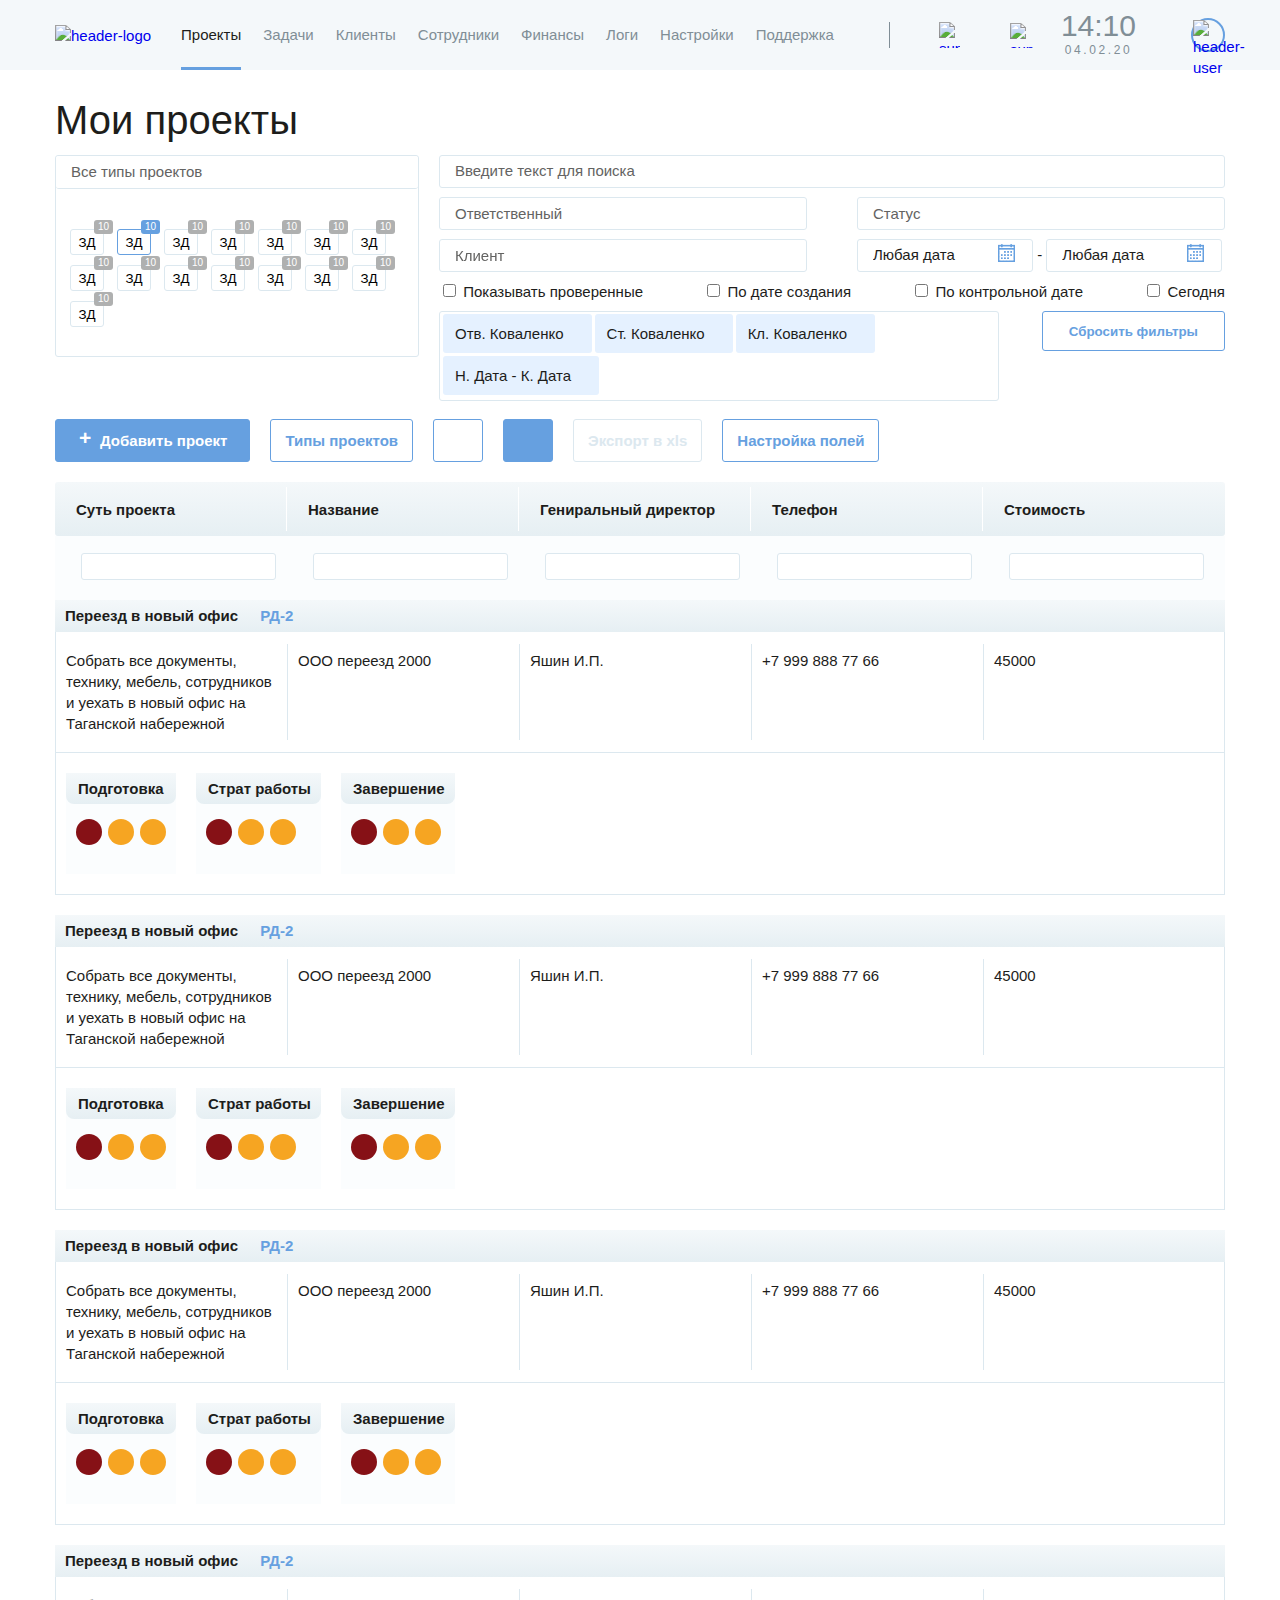
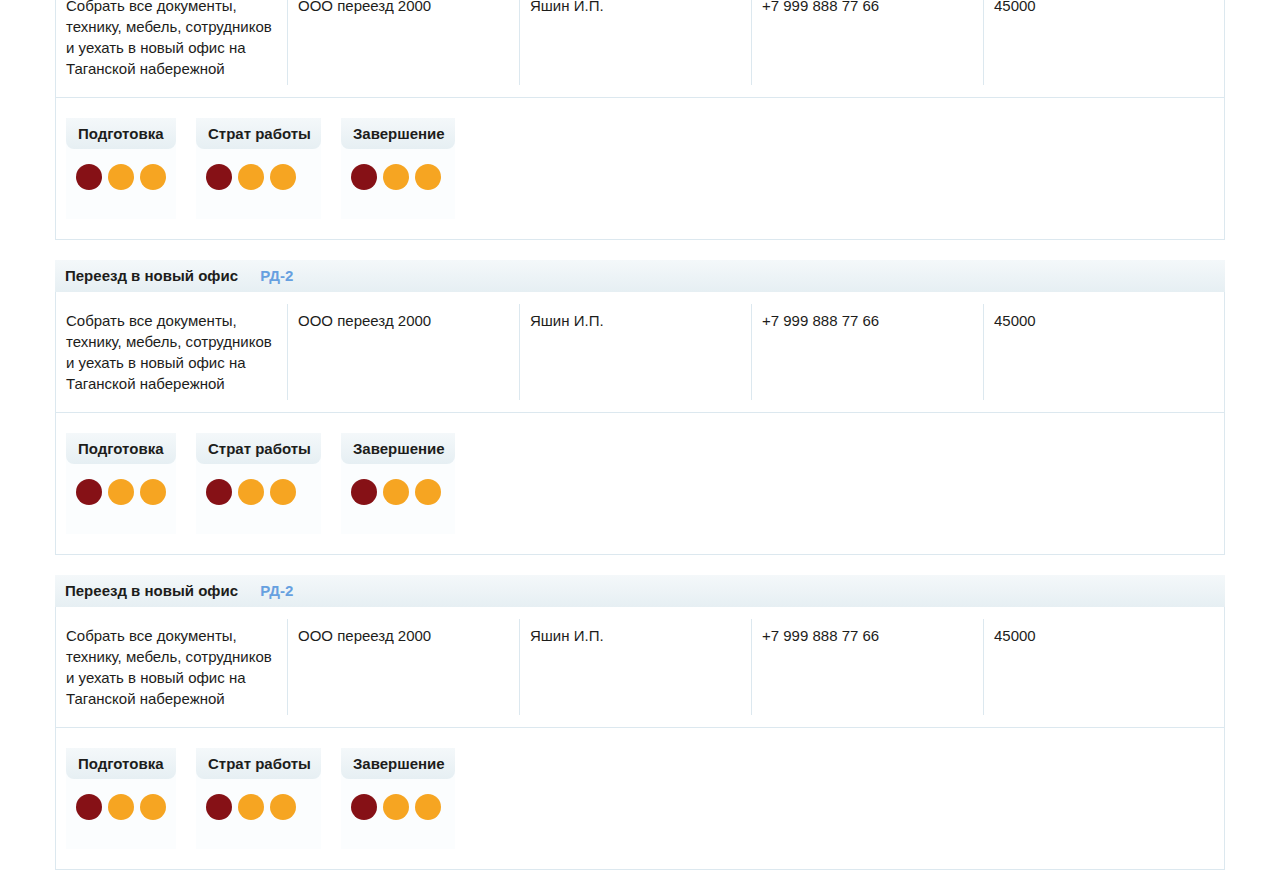
==== index.html @ 57967b8f "fix bugs" ====
<!DOCTYPE html>
<html lang="ru">

<head>
  <meta charset="UTF-8">
  <meta name="viewport" content="width=device-width,initial-scale=1">
  <title>crm</title>
  <link rel="shortcut icon" href="./img/ico.ico" type="image/x-icon">
  <link rel="stylesheet" href="./jquery-ui/jquery-ui.min.css">
  <link rel="stylesheet" href="./css/style.css">
  <script src="simple-effects-for-drop-down-lists/js/modernizr.custom.63321.js"></script>
</head>

<body>
  <header class="header">
    <div class="container">

        <div class="header__wrapper">

          <a href="index.html" class="header__logo-link">
            <img class="header__logo-img" src="./img/header-logo.png" height="40" width="99" alt="header-logo">
          </a>

          <nav class="header__nav">
            <ul class="header__nav-list">
              <li class="header__nav-list-item header__nav-list-item--active">
                <a href="index.html" class="header__nav-list-link">
                  Проекты
                </a>
              </li>
              <li class="header__nav-list-item">
                <a href="tasks.html" class="header__nav-list-link">
                  Задачи
                </a>
              </li>
              <li class="header__nav-list-item">
                <a href="clients.html" class="header__nav-list-link">
                  Клиенты
                </a>
              </li>
              <li class="header__nav-list-item">
                <a href="employees.html" class="header__nav-list-link">
                  Сотрудники
                </a>
              </li>
              <li class="header__nav-list-item">
                <a href="finance.html" class="header__nav-list-link">
                  Финансы
                </a>
              </li>
              <li class="header__nav-list-item">
                <a href="logs.html" class="header__nav-list-link">
                  Логи
                </a>
              </li>
              <li class="header__nav-list-item">
                <a href="settings.html" class="header__nav-list-link">
                  Настройки
                </a>
              </li>
              <li class="header__nav-list-item">
                <a href="support.html" class="header__nav-list-link">
                  Поддержка
                </a>
              </li>
            </ul>
          </nav>

          <ul class="header__settings">
            <li class="header__settings-item header__settings-item--support">
              <a href="#" class="header__settings-link header__settings-link--support">
                <img class="header__settings-link-icon" src="./img/icons/support-icon.png" height="26" width="21" alt="support-icon">
                  <span class="header__settings-txt">Поддержка</span>
              </a>
            </li>
            <li class="header__settings-item header__settings-item--hint">
              <a href="#" class="header__settings-link header__settings-link--hint">
                <img class="header__settings-link-icon" src="./img/icons/bulb-icon.png" height="25" width="23" alt="support-icon">
                  <span class="header__settings-txt">Просветитель</span>
              </a>
            </li>
          </ul>

          <div class="header__date-time">
            <div class="header__time">
              14:10
            </div>
            <div class="header__date">
              04.02.20
            </div>
          </div>

          <div class="header__user-block">
            <a href="personal-area.html" class="header__user-link">
              <img class="header__user-img" src="./img/user-img.png" height="35" width="35" alt="header-user">
            </a>
          </div>

          <button class="header__mobile-btn header__mobile-btn--gamburger">
            <span class="header__mobile-btn-decor"></span>
          </button>
        </div>

    </div>
  </header>

  <main>
    <section class="projects">
      <div class="container">

          <div class="projects__wrapper">

            <h1 class="projects__title big-title">
              Мои проекты
            </h1>

            <div class="projects__form-wrapper">
              <form class="projects__form form" action="https//delaidelo.ru" method="GET">

                <fieldset class="projects__form-fieldset-type form__fieldset">
                  <legend class="projects__form-legend form__legend vis-hidd">типы проектов</legend>

                  <select class="projects__form-select-type form__select" id="cd-dropdown-1">
                    <option value="-1" class="form__option-start">Все типы проектов</option>
                    <option value="type-1" class="form__option">Задание на дом glkjhgkfjg kfjghkfjghkfjh kfjghkfjghf kjhgfkjgh </option>
                    <option value="type-2" class="form__option">Спорт режим</option>
                    <option value="type-2" class="form__option">Спорт режим</option>
                    <option value="type-2" class="form__option">Спорт режим</option>
                    <option value="type-2" class="form__option">Спорт режим</option>
                  </select>

                  <div class="projects__form-area-projects">
                    <button type="button" class="projects__form-area-btn">
                      ЗД
                      <span class="projects__btn-counter">
                        10
                      </span>
                    </button>

                    <button type="button" class="projects__form-area-btn projects__form-area-btn--active">
                      ЗД
                      <span class="projects__btn-counter">
                        10
                      </span>
                    </button>

                    <button type="button" class="projects__form-area-btn">
                      ЗД
                      <span class="projects__btn-counter">
                        10
                      </span>
                    </button>

                    <button type="button" class="projects__form-area-btn">
                      ЗД
                      <span class="projects__btn-counter">
                        10
                      </span>
                    </button>

                    <button type="button" class="projects__form-area-btn">
                      ЗД
                      <span class="projects__btn-counter">
                        10
                      </span>
                    </button>

                    <button type="button" class="projects__form-area-btn">
                      ЗД
                      <span class="projects__btn-counter">
                        10
                      </span>
                    </button>

                    <button type="button" class="projects__form-area-btn">
                      ЗД
                      <span class="projects__btn-counter">
                        10
                      </span>
                    </button>

                    <button type="button" class="projects__form-area-btn">
                      ЗД
                      <span class="projects__btn-counter">
                        10
                      </span>
                    </button>

                    <button type="button" class="projects__form-area-btn">
                      ЗД
                      <span class="projects__btn-counter">
                        10
                      </span>
                    </button>

                    <button type="button" class="projects__form-area-btn">
                      ЗД
                      <span class="projects__btn-counter">
                        10
                      </span>
                    </button>

                    <button type="button" class="projects__form-area-btn">
                      ЗД
                      <span class="projects__btn-counter">
                        10
                      </span>
                    </button>

                    <button type="button" class="projects__form-area-btn">
                      ЗД
                      <span class="projects__btn-counter">
                        10
                      </span>
                    </button>

                    <button type="button" class="projects__form-area-btn">
                      ЗД
                      <span class="projects__btn-counter">
                        10
                      </span>
                    </button>

                    <button type="button" class="projects__form-area-btn">
                      ЗД
                      <span class="projects__btn-counter">
                        10
                      </span>
                    </button>

                    <button type="button" class="projects__form-area-btn">
                      ЗД
                      <span class="projects__btn-counter">
                        10
                      </span>
                    </button>
                  </div>

                </fieldset>

                <fieldset class="projects__form-fieldset-main form__fieldset">
                  <legend class="projects__form-legend form__legend vis-hidd">поиск проектов</legend>

                  <input name="#" type="search" class="projects__form-search-input form__search-input" placeholder="Введите текст для поиска">

                  <div class="projects__form-wrapper projects__form-wrapper--responsible-status">

                    <select class="projects__form-select-responsible form__select" id="cd-dropdown-2">
                      <option value="-1" class="form__option-start">Ответственный</option>
                      <option value="boss-1" class="form__option">Вася</option>
                      <option value="boss-2" class="form__option">Галя</option>
                    </select>

                    <select class="projects__form-select-status form__select" id="cd-dropdow-status">
                      <option value="-1" class="form__option-start">Статус</option>
                      <option value="status-1" class="form__option form__option--not-active">Ещё не активна / 1</option>
                      <option value="status-2" class="form__option form__option--waiting-activation">Ждёт активации / 2</option>
                      <option value="status-3" class="form__option form__option--waiting-completion">Ждёт выполнения / 12</option>
                      <option value="status-4" class="form__option form__option--failed">Проавлено / 11</option>
                      <option value="status-5" class="form__option form__option--waiting-verification">Ждёт проверки /</option>
                      <option value="status-6" class="form__option form__option--waiting-decision">Ждёт решения /</option>
                      <option value="status-7" class="form__option form__option--made-tested">Сделана и проверена /</option>
                      <option value="status-8" class="form__option form__option--not-made-tested">Не сделана и не проверена /</option>
                      <option value="status-9" class="form__option form__option--urgent">Срочно сделать /</option>
                      <option value="status-10" class="form__option form__option--made-first">Делать первым /</option>
                    </select>

                  </div>

                  <div class="projects__form-wrapper projects__form-wrapper--client-date">
                    <select class="projects__form-select-client form__select" id="cd-dropdown-4">
                      <option value="-1" class="form__option-start">Клиент</option>
                      <option value="client-1" class="form__option">Виктор Викторович Рубенштейн / ООО РусБлатЧёто-там</option>
                      <option value="client-2" class="form__option">Эдуард Сергеевич Суровый / ООО РусМузБредЧёто-там</option>
                      <option value="client-2" class="form__option">Эдуард Сергеевич Суровый / ООО РусМузБредЧёто-там</option>
                    </select>

                    <div class="projects__form-wrapper-inner">
                      <input name="#" type="text" class="projects__form-date-input form__text-input projects__form-date-input--start" id="datepicker" placeholder="Любая дата">
                      <span> - </span>
                      <input name="#" type="text" class="projects__form-date-input form__text-input projects__form-date-input--final" id="datepicker-final" placeholder="Любая дата">
                    </div>
                  </div>

                  <div class="projects__form-wrapper projects__form-wrapper--checkboxes">
                    <div class="projects__checkboxes-wrapper">
                      <input name="#" type="checkbox" id="tested" class="projects__checkbox form__checkbox" value="proven">
                      <label for="tested" class="projects__checkbox-label form__checkbox-label">Показывать
                        проверенные</label>
                    </div>

                    <div class="projects__checkbox-wrapper">
                      <input name="#" type="checkbox" id="date-add" class="projects__checkbox form__checkbox" value="date-add">
                      <label for="date-add" class="projects__checkbox-label form__checkbox-label">По дате
                        создания</label>
                    </div>

                    <div class="projects__checkbox-wrapper">
                      <input name="#" type="checkbox" id="date-control" class="projects__checkbox form__checkbox" value="date-final">
                      <label for="date-control" class="projects__checkbox-label form__checkbox-label">По контрольной
                        дате</label>
                    </div>

                    <div class="projects__checkbox-wrapper">
                      <input name="#" type="checkbox" id="today" class="projects__checkbox form__checkbox" value="today">
                      <label for="today" class="projects__checkbox-label form__checkbox-label">Сегодня</label>
                    </div>
                  </div>

                  <div class="projects__form-wrapper projects__form-wrapper--employee-reset">
                    <div class="projects__employees-wrapper">
                      <div class="projects__employee projects__employee--responsible">
                        <span class="projects__employee-txt">Отв.</span>
                        <span class="projects__employee-name">Коваленко</span>
                        <button type="button" class="projects__employee-name-close"></button>
                      </div>

                      <div class="projects__employee projects__employee--status">
                        <span class="projects__employee-txt">Ст.</span>
                        <span class="projects__employee-name">Коваленко</span>
                        <button type="button" class="projects__employee-name-close"></button>
                      </div>

                      <div class="projects__employee projects__employee--client">
                        <span class="projects__employee-txt">Кл.</span>
                        <span class="projects__employee-name">Коваленко</span>
                        <button type="button" class="projects__employee-name-close"></button>
                      </div>

                      <div class="projects__employee projects__employee--date">
                        <span class="projects__employee-txt">Н.</span>
                        <span class="projects__employee-name">Дата</span>
                        <span class="projects__employee-txt"> - К.</span>
                        <span class="projects__employee-name">Дата</span>
                        <button type="button" class="projects__employee-name-close"></button>
                      </div>
                    </div>
                    <input name="#" type="reset" value="Сбросить фильтры" class="projects__employee-reset-btn">
                  </div>
                </fieldset>

              </form>
            </div>
          </div>

      </div>
    </section>
    <section class="mapping">
      <div class="container">

          <div class="mapping__wrapper">
            <h2 class="vis-hidd">Отображение фильтров</h2>
            <div class="mapping__controls controls">
              <a href="#" class="controls__add-btn controls__btn controls__btn--active">
                Добавить проект
              </a>

              <a href="add-type-projects.html" class="controls__prijects-type-btn controls__btn">
                Типы проектов
              </a>

              <a href="#" class="controls__tile-btn controls__btn">
                <span class="vis-hidd">кнопка переключения вид поиткой</span>
              </a>

              <a href="#" class="controls__row-btn controls__btn controls__btn--active">
                <span class="vis-hidd">кнопка переключения вид рядами</span>
              </a>

              <a href="#" class="controls__exp-xls controls__btn controls__btn--disabled">
                Экспорт в xls
              </a>

              <a href="#" class="controls__fields-setting controls__btn">
                Настройка полей
              </a>
            </div>


            <div class="mapping__result result">
              <div class="result__titles-row">
                <div class="result__title-item result__title-item--essence">
                  Суть проекта
                </div>

                <div class="result__title-item result__title-item--name">
                  Название
                </div>

                <div class="result__title-item result__title-item--boss">
                  Гениральный директор
                </div>

                <div class="result__title-item result__title-item--telephone">
                  Телефон
                </div>

                <div class="result__title-item result__title-item--price">
                  Стоимость
                </div>
              </div>

              <div class="result__form-wrapper">
                <form class="result__form" action="https//delaidelo.ru">
                  <div class="result__form-item-wrapper">
                    <input name="#" type="text" class="result__form-input">
                  </div>

                  <div class="result__form-item-wrapper">
                    <input name="#" type="text" class="result__form-input">
                  </div>

                  <div class="result__form-item-wrapper">
                    <input name="#" type="text" class="result__form-input">
                  </div>

                  <div class="result__form-item-wrapper">
                    <input name="#" type="text" class="result__form-input">
                  </div>

                  <div class="result__form-item-wrapper">
                    <input name="#" type="text" class="result__form-input">
                  </div>
                </form>
              </div>


              <div class="result__item">
                <div class="result__item-title-row">
                  <a href="project.html" class="result__item-title">
                    Переезд в новый офис
                  </a>
                  <span class="result__item-type">
                    РД-2
                  </span>
                  <span class="result__item-type-full-txt">
                    Рабочие дела
                  </span>
                </div>

                <div class="result__status result__status--failed">
                  <span class="result__status-txt">Проавлено</span>
                </div>

                <ul class="result__item-info-list">
                  <li class="result__item-info-element result__item-info-element--essence">
                    <span class="result__tile-title">Суть</span>
                    <p class="result__item-info-txt">
                      Собрать все документы,
                      технику, мебель, сотрудников
                      и уехать в новый офис на
                      Таганской набережной
                    </p>
                  </li>

                  <li class="result__item-info-element result__item-info-element--name">
                    <span class="result__tile-title">Название</span>
                    <p class="result__item-info-txt">
                      OOO переезд 2000
                    </p>
                  </li>

                  <li class="result__item-info-element result__item-info-element--boss">
                    <span class="result__tile-title">Гениральный директор</span>
                    <p class="result__item-info-txt">
                      Яшин И.П.
                    </p>
                  </li>

                  <li class="result__item-info-element result__item-info-element--telephone">
                    <span class="result__tile-title">Телефон</span>
                    <p class="result__item-info-txt">
                      +7 999 888 77 66
                    </p>
                  </li>

                  <li class="result__item-info-element result__item-info-element--price">
                    <span class="result__tile-title">Стоимость</span>
                    <p class="result__item-info-txt">
                      45000
                    </p>
                  </li>
                </ul>

                <div class="result__add-new-btn-wrapper">
                  <button type="button" class="result__add-new-btn">Добавить задачу</button>
                </div>

                <ul class="result__item-tracking-list">
                  <li class="result__item-tracking-item">
                    <div class="result__item-tracking-title">
                      Подготовка
                    </div>
                    <ul class="result__item-tracking-controls-list">
                      <li class="result__item-tracking-controls-item">
                        <button type="button" class="result__tracking-btn result__tracking-btn--red"></button>
                        <div class="result__item-tracking-item__popup-active-project popup-completion-project">
                          <p class="popup-active-project__title-row">
                            Следущая задача
                          </p>
                          <div class="popup-active-project__wrapper">
                            <div class="popup-active-project__status">
                              <b>Статус</b>
                              <span>Провалена</span>
                            </div>
                            <div class="popup-active-project__date">
                              <b>Контрольная дата</b>
                              <span>12.08.2020</span>
                            </div>
                            <div class="popup-active-project__reminder">
                              <b>Напоминание</b>
                              <input type="checkbox" class="checkbox-reminder" id="checkbox-reminder-3">
                              <label for="checkbox-reminder-3"></label>
                              <span>12 : 00</span>
                              <span>e-mail</span>
                              <span>telegram</span>
                            </div>
                            <div class="popup-active-project__task">
                              <b>Задача</b>
                              <span>Купить сосики и кетчуп</span>
                            </div>
                          </div>
                          <div class="popup-active-project__wrapper">
                            <div class="popup-active-project__responsible">
                              <b>Задача</b>
                              <span>Антон Городецкий</span>
                            </div>
                            <div class="popup-active-project__audio">
                              <b>Комментаий</b>
                              <span>слушать комментарий</span>
                              <audio src="URL" controls=""></audio>
                            </div>
                            <div class="popup-active-project__files">
                              <b>Файлы и документы</b>
                              <ul>
                                <li>файл</li>
                                <li>Документ</li>
                              </ul>
                            </div>
                          </div>
                          <div class="popup-active-project__wrapper-bottom">
                            <div class="popup-active-project__actided-wrapper">
                              <button type="button" class="popup-active-project__btn-not-reactive">Реактивировать</button>
                              <button type="button" class="popup-active-project__checked">Проверено, не сделано</button>
                            </div>

                            <div class="popup-active-project__edit-wrapper controls">
                              <a href="#" class="controls__edit-btn edit-btn">
                                <span class="vis-hidd">кнопка редактировать</span>
                              </a>
                              <a href="#" class="controls__close-btn close-btn close-btn--red">
                                <span class="vis-hidd">кнопка закрыть</span>
                              </a>
                            </div>
                          </div>
                        </div>
                      </li>

                      <li class="result__item-tracking-controls-item">
                        <button type="button" class="result__tracking-btn result__tracking-btn--orange"></button>
                        <div class="result__item-tracking-item__popup-waiting-completion-project popup-completion-project">
                          <p class="popup-active-project__title-row">
                            Текущая задача
                          </p>
                          <div class="popup-active-project__wrapper">
                            <div class="popup-active-project__status">
                              <b>Статус</b>
                              <span>Провалена</span>
                            </div>
                            <div class="popup-active-project__date">
                              <b>Контрольная дата</b>
                              <span>12.08.2020</span>
                            </div>
                            <div class="popup-active-project__task">
                              <b>Задача</b>
                              <span>Купить сосики и кетчуп</span>
                            </div>
                          </div>
                          <div class="popup-active-project__wrapper">
                            <div class="popup-active-project__responsible">
                              <b>Задача</b>
                              <span>Антон Городецкий</span>
                            </div>
                            <div class="popup-active-project__files">
                              <b>Файлы и документы</b>
                              <ul>
                                <li>файл</li>
                                <li>Документ</li>
                              </ul>
                            </div>
                          </div>

                        </div>
                      </li>

                      <li class="result__item-tracking-controls-item">
                        <button type="button" class="result__tracking-btn result__tracking-btn--orange"></button>
                        <div class="result__item-tracking-item__popup-waiting-completion-project popup-completion-project">
                          <p class="popup-active-project__title-row">
                            Текущая задача
                          </p>
                          <div class="popup-active-project__wrapper">
                            <div class="popup-active-project__status">
                              <b>Статус</b>
                              <span>Провалена</span>
                            </div>
                            <div class="popup-active-project__date">
                              <b>Контрольная дата</b>
                              <span>12.08.2020</span>
                            </div>
                            <div class="popup-active-project__task">
                              <b>Задача</b>
                              <span>Купить сосики и кетчуп</span>
                            </div>
                          </div>
                          <div class="popup-active-project__wrapper">
                            <div class="popup-active-project__responsible">
                              <b>Задача</b>
                              <span>Антон Городецкий</span>
                            </div>
                            <div class="popup-active-project__files">
                              <b>Файлы и документы</b>
                              <ul>
                                <li>файл</li>
                                <li>Документ</li>
                              </ul>
                            </div>
                          </div>

                        </div>
                      </li>
                    </ul>
                  </li>

                  <li class="result__item-tracking-item">
                    <div class="result__item-tracking-title">
                      Страт работы
                    </div>
                    <ul class="result__item-tracking-controls-list">
                      <li class="result__item-tracking-controls-item">
                        <button type="button" class="result__tracking-btn result__tracking-btn--red"></button>
                        <div class="result__item-tracking-item__popup-active-project popup-completion-project">
                          <p class="popup-active-project__title-row">
                            Следущая задача
                          </p>
                          <div class="popup-active-project__wrapper">
                            <div class="popup-active-project__status">
                              <b>Статус</b>
                              <span>Провалена</span>
                            </div>
                            <div class="popup-active-project__date">
                              <b>Контрольная дата</b>
                              <span>12.08.2020</span>
                            </div>
                            <div class="popup-active-project__reminder">
                              <b>Напоминание</b>
                              <input type="checkbox" class="checkbox-reminder" id="checkbox-reminder-1">
                              <label for="checkbox-reminder-1"></label>
                              <span>12 : 00</span>
                              <span>e-mail</span>
                              <span>telegram</span>
                            </div>
                            <div class="popup-active-project__task">
                              <b>Задача</b>
                              <span>Купить сосики и кетчуп</span>
                            </div>
                          </div>
                          <div class="popup-active-project__wrapper">
                            <div class="popup-active-project__responsible">
                              <b>Задача</b>
                              <span>Антон Городецкий</span>
                            </div>
                            <div class="popup-active-project__audio">
                              <b>Комментаий</b>
                              <span>слушать комментарий</span>
                              <audio src="URL" controls=""></audio>
                            </div>
                            <div class="popup-active-project__files">
                              <b>Файлы и документы</b>
                              <ul>
                                <li>файл</li>
                                <li>Документ</li>
                              </ul>
                            </div>
                          </div>
                          <div class="popup-active-project__wrapper-bottom">
                            <div class="popup-active-project__actided-wrapper">
                              <button type="button" class="popup-active-project__btn-not-reactive">Реактивировать</button>
                              <button type="button" class="popup-active-project__checked">Проверено, не сделано</button>
                            </div>

                            <div class="popup-active-project__edit-wrapper controls">
                              <a href="#" class="controls__edit-btn edit-btn">
                                <span class="vis-hidd">кнопка редактировать</span>
                              </a>
                              <a href="#" class="controls__close-btn close-btn close-btn--red">
                                <span class="vis-hidd">кнопка закрыть</span>
                              </a>
                            </div>
                          </div>
                        </div>
                      </li>

                      <li class="result__item-tracking-controls-item">
                        <button type="button" class="result__tracking-btn result__tracking-btn--orange"></button>
                        <div class="result__item-tracking-item__popup-waiting-completion-project popup-completion-project">
                          <p class="popup-active-project__title-row">
                            Текущая задача
                          </p>
                          <div class="popup-active-project__wrapper">
                            <div class="popup-active-project__status">
                              <b>Статус</b>
                              <span>Провалена</span>
                            </div>
                            <div class="popup-active-project__date">
                              <b>Контрольная дата</b>
                              <span>12.08.2020</span>
                            </div>
                            <div class="popup-active-project__task">
                              <b>Задача</b>
                              <span>Купить сосики и кетчуп</span>
                            </div>
                          </div>
                          <div class="popup-active-project__wrapper">
                            <div class="popup-active-project__responsible">
                              <b>Задача</b>
                              <span>Антон Городецкий</span>
                            </div>
                            <div class="popup-active-project__files">
                              <b>Файлы и документы</b>
                              <ul>
                                <li>файл</li>
                                <li>Документ</li>
                              </ul>
                            </div>
                          </div>

                        </div>
                      </li>

                      <li class="result__item-tracking-controls-item">
                        <button type="button" class="result__tracking-btn result__tracking-btn--orange"></button>
                        <div class="result__item-tracking-item__popup-waiting-completion-project popup-completion-project">
                          <p class="popup-active-project__title-row">
                            Текущая задача
                          </p>
                          <div class="popup-active-project__wrapper">
                            <div class="popup-active-project__status">
                              <b>Статус</b>
                              <span>Провалена</span>
                            </div>
                            <div class="popup-active-project__date">
                              <b>Контрольная дата</b>
                              <span>12.08.2020</span>
                            </div>
                            <div class="popup-active-project__task">
                              <b>Задача</b>
                              <span>Купить сосики и кетчуп</span>
                            </div>
                          </div>
                          <div class="popup-active-project__wrapper">
                            <div class="popup-active-project__responsible">
                              <b>Задача</b>
                              <span>Антон Городецкий</span>
                            </div>
                            <div class="popup-active-project__files">
                              <b>Файлы и документы</b>
                              <ul>
                                <li>файл</li>
                                <li>Документ</li>
                              </ul>
                            </div>
                          </div>

                        </div>
                      </li>
                    </ul>
                  </li>

                  <li class="result__item-tracking-item">
                    <div class="result__item-tracking-title">
                      Завершение
                    </div>
                    <ul class="result__item-tracking-controls-list">
                      <li class="result__item-tracking-controls-item">
                        <button type="button" class="result__tracking-btn result__tracking-btn--red"></button>
                        <div class="result__item-tracking-item__popup-active-project popup-completion-project">
                          <p class="popup-active-project__title-row">
                            Следущая задача
                          </p>
                          <div class="popup-active-project__wrapper">
                            <div class="popup-active-project__status">
                              <b>Статус</b>
                              <span>Провалена</span>
                            </div>
                            <div class="popup-active-project__date">
                              <b>Контрольная дата</b>
                              <span>12.08.2020</span>
                            </div>
                            <div class="popup-active-project__reminder">
                              <b>Напоминание</b>
                              <input type="checkbox" class="checkbox-reminder" id="checkbox-reminder-2">
                              <label for="checkbox-reminder-2"></label>
                              <span>12 : 00</span>
                              <span>e-mail</span>
                              <span>telegram</span>
                            </div>
                            <div class="popup-active-project__task">
                              <b>Задача</b>
                              <span>Купить сосики и кетчуп</span>
                            </div>
                          </div>
                          <div class="popup-active-project__wrapper">
                            <div class="popup-active-project__responsible">
                              <b>Задача</b>
                              <span>Антон Городецкий</span>
                            </div>
                            <div class="popup-active-project__audio">
                              <b>Комментаий</b>
                              <span>слушать комментарий</span>
                              <audio src="URL" controls=""></audio>
                            </div>
                            <div class="popup-active-project__files">
                              <b>Файлы и документы</b>
                              <ul>
                                <li>файл</li>
                                <li>Документ</li>
                              </ul>
                            </div>
                          </div>
                          <div class="popup-active-project__wrapper-bottom">
                            <div class="popup-active-project__actided-wrapper">
                              <button type="button" class="popup-active-project__btn-not-reactive">Реактивировать</button>
                              <button type="button" class="popup-active-project__checked">Проверено, не сделано</button>
                            </div>

                            <div class="popup-active-project__edit-wrapper controls">
                              <a href="#" class="controls__edit-btn edit-btn">
                                <span class="vis-hidd">кнопка редактировать</span>
                              </a>
                              <a href="#" class="controls__close-btn close-btn close-btn--red">
                                <span class="vis-hidd">кнопка закрыть</span>
                              </a>
                            </div>
                          </div>
                        </div>
                      </li>

                      <li class="result__item-tracking-controls-item">
                        <button type="button" class="result__tracking-btn result__tracking-btn--orange"></button>
                        <div class="result__item-tracking-item__popup-waiting-completion-project popup-completion-project">
                          <p class="popup-active-project__title-row">
                            Текущая задача
                          </p>
                          <div class="popup-active-project__wrapper">
                            <div class="popup-active-project__status">
                              <b>Статус</b>
                              <span>Провалена</span>
                            </div>
                            <div class="popup-active-project__date">
                              <b>Контрольная дата</b>
                              <span>12.08.2020</span>
                            </div>
                            <div class="popup-active-project__task">
                              <b>Задача</b>
                              <span>Купить сосики и кетчуп</span>
                            </div>
                          </div>
                          <div class="popup-active-project__wrapper">
                            <div class="popup-active-project__responsible">
                              <b>Задача</b>
                              <span>Антон Городецкий</span>
                            </div>
                            <div class="popup-active-project__files">
                              <b>Файлы и документы</b>
                              <ul>
                                <li>файл</li>
                                <li>Документ</li>
                              </ul>
                            </div>
                          </div>

                        </div>
                      </li>

                      <li class="result__item-tracking-controls-item">
                        <button type="button" class="result__tracking-btn result__tracking-btn--orange"></button>
                        <div class="result__item-tracking-item__popup-waiting-completion-project popup-completion-project">
                          <p class="popup-active-project__title-row">
                            Текущая задача
                          </p>
                          <div class="popup-active-project__wrapper">
                            <div class="popup-active-project__status">
                              <b>Статус</b>
                              <span>Провалена</span>
                            </div>
                            <div class="popup-active-project__date">
                              <b>Контрольная дата</b>
                              <span>12.08.2020</span>
                            </div>
                            <div class="popup-active-project__task">
                              <b>Задача</b>
                              <span>Купить сосики и кетчуп</span>
                            </div>
                          </div>
                          <div class="popup-active-project__wrapper">
                            <div class="popup-active-project__responsible">
                              <b>Задача</b>
                              <span>Антон Городецкий</span>
                            </div>
                            <div class="popup-active-project__files">
                              <b>Файлы и документы</b>
                              <ul>
                                <li>файл</li>
                                <li>Документ</li>
                              </ul>
                            </div>
                          </div>

                        </div>
                      </li>
                    </ul>
                  </li>
                </ul>
              </div>

              <div class="result__item">
                <div class="result__item-title-row">
                  <a href="project.html" class="result__item-title">
                    Переезд в новый офис
                  </a>
                  <span class="result__item-type">
                    РД-2
                  </span>
                  <span class="result__item-type-full-txt">
                    Рабочие дела
                  </span>
                </div>

                <div class="result__status result__status--failed">
                  <span class="result__status-txt">Проавлено</span>
                </div>

                <ul class="result__item-info-list">
                  <li class="result__item-info-element result__item-info-element--essence">
                    <span class="result__tile-title">Суть</span>
                    <p class="result__item-info-txt">
                      Собрать все документы,
                      технику, мебель, сотрудников
                      и уехать в новый офис на
                      Таганской набережной
                    </p>
                  </li>

                  <li class="result__item-info-element result__item-info-element--name">
                    <span class="result__tile-title">Название</span>
                    <p class="result__item-info-txt">
                      OOO переезд 2000
                    </p>
                  </li>

                  <li class="result__item-info-element result__item-info-element--boss">
                    <span class="result__tile-title">Гениральный директор</span>
                    <p class="result__item-info-txt">
                      Яшин И.П.
                    </p>
                  </li>

                  <li class="result__item-info-element result__item-info-element--telephone">
                    <span class="result__tile-title">Телефон</span>
                    <p class="result__item-info-txt">
                      +7 999 888 77 66
                    </p>
                  </li>

                  <li class="result__item-info-element result__item-info-element--price">
                    <span class="result__tile-title">Стоимость</span>
                    <p class="result__item-info-txt">
                      45000
                    </p>
                  </li>
                </ul>

                <div class="result__add-new-btn-wrapper">
                  <button type="button" class="result__add-new-btn">Добавить задачу</button>
                </div>

                <ul class="result__item-tracking-list">
                  <li class="result__item-tracking-item">
                    <div class="result__item-tracking-title">
                      Подготовка
                    </div>
                    <ul class="result__item-tracking-controls-list">
                      <li class="result__item-tracking-controls-item">
                        <button type="button" class="result__tracking-btn result__tracking-btn--red"></button>
                        <div class="result__item-tracking-item__popup-active-project popup-completion-project">
                          <p class="popup-active-project__title-row">
                            Следущая задача
                          </p>
                          <div class="popup-active-project__wrapper">
                            <div class="popup-active-project__status">
                              <b>Статус</b>
                              <span>Провалена</span>
                            </div>
                            <div class="popup-active-project__date">
                              <b>Контрольная дата</b>
                              <span>12.08.2020</span>
                            </div>
                            <div class="popup-active-project__reminder">
                              <b>Напоминание</b>
                              <input type="checkbox" class="checkbox-reminder" id="checkbox-reminder-3">
                              <label for="checkbox-reminder-3"></label>
                              <span>12 : 00</span>
                              <span>e-mail</span>
                              <span>telegram</span>
                            </div>
                            <div class="popup-active-project__task">
                              <b>Задача</b>
                              <span>Купить сосики и кетчуп</span>
                            </div>
                          </div>
                          <div class="popup-active-project__wrapper">
                            <div class="popup-active-project__responsible">
                              <b>Задача</b>
                              <span>Антон Городецкий</span>
                            </div>
                            <div class="popup-active-project__audio">
                              <b>Комментаий</b>
                              <span>слушать комментарий</span>
                              <audio src="URL" controls=""></audio>
                            </div>
                            <div class="popup-active-project__files">
                              <b>Файлы и документы</b>
                              <ul>
                                <li>файл</li>
                                <li>Документ</li>
                              </ul>
                            </div>
                          </div>
                          <div class="popup-active-project__wrapper-bottom">
                            <div class="popup-active-project__actided-wrapper">
                              <button type="button" class="popup-active-project__btn-not-reactive">Реактивировать</button>
                              <button type="button" class="popup-active-project__checked">Проверено, не сделано</button>
                            </div>

                            <div class="popup-active-project__edit-wrapper controls">
                              <a href="#" class="controls__edit-btn edit-btn">
                                <span class="vis-hidd">кнопка редактировать</span>
                              </a>
                              <a href="#" class="controls__close-btn close-btn close-btn--red">
                                <span class="vis-hidd">кнопка закрыть</span>
                              </a>
                            </div>
                          </div>
                        </div>
                      </li>

                      <li class="result__item-tracking-controls-item">
                        <button type="button" class="result__tracking-btn result__tracking-btn--orange"></button>
                        <div class="result__item-tracking-item__popup-waiting-completion-project popup-completion-project">
                          <p class="popup-active-project__title-row">
                            Текущая задача
                          </p>
                          <div class="popup-active-project__wrapper">
                            <div class="popup-active-project__status">
                              <b>Статус</b>
                              <span>Провалена</span>
                            </div>
                            <div class="popup-active-project__date">
                              <b>Контрольная дата</b>
                              <span>12.08.2020</span>
                            </div>
                            <div class="popup-active-project__task">
                              <b>Задача</b>
                              <span>Купить сосики и кетчуп</span>
                            </div>
                          </div>
                          <div class="popup-active-project__wrapper">
                            <div class="popup-active-project__responsible">
                              <b>Задача</b>
                              <span>Антон Городецкий</span>
                            </div>
                            <div class="popup-active-project__files">
                              <b>Файлы и документы</b>
                              <ul>
                                <li>файл</li>
                                <li>Документ</li>
                              </ul>
                            </div>
                          </div>

                        </div>
                      </li>

                      <li class="result__item-tracking-controls-item">
                        <button type="button" class="result__tracking-btn result__tracking-btn--orange"></button>
                        <div class="result__item-tracking-item__popup-waiting-completion-project popup-completion-project">
                          <p class="popup-active-project__title-row">
                            Текущая задача
                          </p>
                          <div class="popup-active-project__wrapper">
                            <div class="popup-active-project__status">
                              <b>Статус</b>
                              <span>Провалена</span>
                            </div>
                            <div class="popup-active-project__date">
                              <b>Контрольная дата</b>
                              <span>12.08.2020</span>
                            </div>
                            <div class="popup-active-project__task">
                              <b>Задача</b>
                              <span>Купить сосики и кетчуп</span>
                            </div>
                          </div>
                          <div class="popup-active-project__wrapper">
                            <div class="popup-active-project__responsible">
                              <b>Задача</b>
                              <span>Антон Городецкий</span>
                            </div>
                            <div class="popup-active-project__files">
                              <b>Файлы и документы</b>
                              <ul>
                                <li>файл</li>
                                <li>Документ</li>
                              </ul>
                            </div>
                          </div>

                        </div>
                      </li>
                    </ul>
                  </li>

                  <li class="result__item-tracking-item">
                    <div class="result__item-tracking-title">
                      Страт работы
                    </div>
                    <ul class="result__item-tracking-controls-list">
                      <li class="result__item-tracking-controls-item">
                        <button type="button" class="result__tracking-btn result__tracking-btn--red"></button>
                        <div class="result__item-tracking-item__popup-active-project popup-completion-project">
                          <p class="popup-active-project__title-row">
                            Следущая задача
                          </p>
                          <div class="popup-active-project__wrapper">
                            <div class="popup-active-project__status">
                              <b>Статус</b>
                              <span>Провалена</span>
                            </div>
                            <div class="popup-active-project__date">
                              <b>Контрольная дата</b>
                              <span>12.08.2020</span>
                            </div>
                            <div class="popup-active-project__reminder">
                              <b>Напоминание</b>
                              <input type="checkbox" class="checkbox-reminder" id="checkbox-reminder-1">
                              <label for="checkbox-reminder-1"></label>
                              <span>12 : 00</span>
                              <span>e-mail</span>
                              <span>telegram</span>
                            </div>
                            <div class="popup-active-project__task">
                              <b>Задача</b>
                              <span>Купить сосики и кетчуп</span>
                            </div>
                          </div>
                          <div class="popup-active-project__wrapper">
                            <div class="popup-active-project__responsible">
                              <b>Задача</b>
                              <span>Антон Городецкий</span>
                            </div>
                            <div class="popup-active-project__audio">
                              <b>Комментаий</b>
                              <span>слушать комментарий</span>
                              <audio src="URL" controls=""></audio>
                            </div>
                            <div class="popup-active-project__files">
                              <b>Файлы и документы</b>
                              <ul>
                                <li>файл</li>
                                <li>Документ</li>
                              </ul>
                            </div>
                          </div>
                          <div class="popup-active-project__wrapper-bottom">
                            <div class="popup-active-project__actided-wrapper">
                              <button type="button" class="popup-active-project__btn-not-reactive">Реактивировать</button>
                              <button type="button" class="popup-active-project__checked">Проверено, не сделано</button>
                            </div>

                            <div class="popup-active-project__edit-wrapper controls">
                              <a href="#" class="controls__edit-btn edit-btn">
                                <span class="vis-hidd">кнопка редактировать</span>
                              </a>
                              <a href="#" class="controls__close-btn close-btn close-btn--red">
                                <span class="vis-hidd">кнопка закрыть</span>
                              </a>
                            </div>
                          </div>
                        </div>
                      </li>

                      <li class="result__item-tracking-controls-item">
                        <button type="button" class="result__tracking-btn result__tracking-btn--orange"></button>
                        <div class="result__item-tracking-item__popup-waiting-completion-project popup-completion-project">
                          <p class="popup-active-project__title-row">
                            Текущая задача
                          </p>
                          <div class="popup-active-project__wrapper">
                            <div class="popup-active-project__status">
                              <b>Статус</b>
                              <span>Провалена</span>
                            </div>
                            <div class="popup-active-project__date">
                              <b>Контрольная дата</b>
                              <span>12.08.2020</span>
                            </div>
                            <div class="popup-active-project__task">
                              <b>Задача</b>
                              <span>Купить сосики и кетчуп</span>
                            </div>
                          </div>
                          <div class="popup-active-project__wrapper">
                            <div class="popup-active-project__responsible">
                              <b>Задача</b>
                              <span>Антон Городецкий</span>
                            </div>
                            <div class="popup-active-project__files">
                              <b>Файлы и документы</b>
                              <ul>
                                <li>файл</li>
                                <li>Документ</li>
                              </ul>
                            </div>
                          </div>

                        </div>
                      </li>

                      <li class="result__item-tracking-controls-item">
                        <button type="button" class="result__tracking-btn result__tracking-btn--orange"></button>
                        <div class="result__item-tracking-item__popup-waiting-completion-project popup-completion-project">
                          <p class="popup-active-project__title-row">
                            Текущая задача
                          </p>
                          <div class="popup-active-project__wrapper">
                            <div class="popup-active-project__status">
                              <b>Статус</b>
                              <span>Провалена</span>
                            </div>
                            <div class="popup-active-project__date">
                              <b>Контрольная дата</b>
                              <span>12.08.2020</span>
                            </div>
                            <div class="popup-active-project__task">
                              <b>Задача</b>
                              <span>Купить сосики и кетчуп</span>
                            </div>
                          </div>
                          <div class="popup-active-project__wrapper">
                            <div class="popup-active-project__responsible">
                              <b>Задача</b>
                              <span>Антон Городецкий</span>
                            </div>
                            <div class="popup-active-project__files">
                              <b>Файлы и документы</b>
                              <ul>
                                <li>файл</li>
                                <li>Документ</li>
                              </ul>
                            </div>
                          </div>

                        </div>
                      </li>
                    </ul>
                  </li>

                  <li class="result__item-tracking-item">
                    <div class="result__item-tracking-title">
                      Завершение
                    </div>
                    <ul class="result__item-tracking-controls-list">
                      <li class="result__item-tracking-controls-item">
                        <button type="button" class="result__tracking-btn result__tracking-btn--red"></button>
                        <div class="result__item-tracking-item__popup-active-project popup-completion-project">
                          <p class="popup-active-project__title-row">
                            Следущая задача
                          </p>
                          <div class="popup-active-project__wrapper">
                            <div class="popup-active-project__status">
                              <b>Статус</b>
                              <span>Провалена</span>
                            </div>
                            <div class="popup-active-project__date">
                              <b>Контрольная дата</b>
                              <span>12.08.2020</span>
                            </div>
                            <div class="popup-active-project__reminder">
                              <b>Напоминание</b>
                              <input type="checkbox" class="checkbox-reminder" id="checkbox-reminder-2">
                              <label for="checkbox-reminder-2"></label>
                              <span>12 : 00</span>
                              <span>e-mail</span>
                              <span>telegram</span>
                            </div>
                            <div class="popup-active-project__task">
                              <b>Задача</b>
                              <span>Купить сосики и кетчуп</span>
                            </div>
                          </div>
                          <div class="popup-active-project__wrapper">
                            <div class="popup-active-project__responsible">
                              <b>Задача</b>
                              <span>Антон Городецкий</span>
                            </div>
                            <div class="popup-active-project__audio">
                              <b>Комментаий</b>
                              <span>слушать комментарий</span>
                              <audio src="URL" controls=""></audio>
                            </div>
                            <div class="popup-active-project__files">
                              <b>Файлы и документы</b>
                              <ul>
                                <li>файл</li>
                                <li>Документ</li>
                              </ul>
                            </div>
                          </div>
                          <div class="popup-active-project__wrapper-bottom">
                            <div class="popup-active-project__actided-wrapper">
                              <button type="button" class="popup-active-project__btn-not-reactive">Реактивировать</button>
                              <button type="button" class="popup-active-project__checked">Проверено, не сделано</button>
                            </div>

                            <div class="popup-active-project__edit-wrapper controls">
                              <a href="#" class="controls__edit-btn edit-btn">
                                <span class="vis-hidd">кнопка редактировать</span>
                              </a>
                              <a href="#" class="controls__close-btn close-btn close-btn--red">
                                <span class="vis-hidd">кнопка закрыть</span>
                              </a>
                            </div>
                          </div>
                        </div>
                      </li>

                      <li class="result__item-tracking-controls-item">
                        <button type="button" class="result__tracking-btn result__tracking-btn--orange"></button>
                        <div class="result__item-tracking-item__popup-waiting-completion-project popup-completion-project">
                          <p class="popup-active-project__title-row">
                            Текущая задача
                          </p>
                          <div class="popup-active-project__wrapper">
                            <div class="popup-active-project__status">
                              <b>Статус</b>
                              <span>Провалена</span>
                            </div>
                            <div class="popup-active-project__date">
                              <b>Контрольная дата</b>
                              <span>12.08.2020</span>
                            </div>
                            <div class="popup-active-project__task">
                              <b>Задача</b>
                              <span>Купить сосики и кетчуп</span>
                            </div>
                          </div>
                          <div class="popup-active-project__wrapper">
                            <div class="popup-active-project__responsible">
                              <b>Задача</b>
                              <span>Антон Городецкий</span>
                            </div>
                            <div class="popup-active-project__files">
                              <b>Файлы и документы</b>
                              <ul>
                                <li>файл</li>
                                <li>Документ</li>
                              </ul>
                            </div>
                          </div>

                        </div>
                      </li>

                      <li class="result__item-tracking-controls-item">
                        <button type="button" class="result__tracking-btn result__tracking-btn--orange"></button>
                        <div class="result__item-tracking-item__popup-waiting-completion-project popup-completion-project">
                          <p class="popup-active-project__title-row">
                            Текущая задача
                          </p>
                          <div class="popup-active-project__wrapper">
                            <div class="popup-active-project__status">
                              <b>Статус</b>
                              <span>Провалена</span>
                            </div>
                            <div class="popup-active-project__date">
                              <b>Контрольная дата</b>
                              <span>12.08.2020</span>
                            </div>
                            <div class="popup-active-project__task">
                              <b>Задача</b>
                              <span>Купить сосики и кетчуп</span>
                            </div>
                          </div>
                          <div class="popup-active-project__wrapper">
                            <div class="popup-active-project__responsible">
                              <b>Задача</b>
                              <span>Антон Городецкий</span>
                            </div>
                            <div class="popup-active-project__files">
                              <b>Файлы и документы</b>
                              <ul>
                                <li>файл</li>
                                <li>Документ</li>
                              </ul>
                            </div>
                          </div>

                        </div>
                      </li>
                    </ul>
                  </li>
                </ul>
              </div>

              <div class="result__item">
                <div class="result__item-title-row">
                  <a href="project.html" class="result__item-title">
                    Переезд в новый офис
                  </a>
                  <span class="result__item-type">
                    РД-2
                  </span>
                  <span class="result__item-type-full-txt">
                    Рабочие дела
                  </span>
                </div>

                <div class="result__status result__status--failed">
                  <span class="result__status-txt">Проавлено</span>
                </div>

                <ul class="result__item-info-list">
                  <li class="result__item-info-element result__item-info-element--essence">
                    <span class="result__tile-title">Суть</span>
                    <p class="result__item-info-txt">
                      Собрать все документы,
                      технику, мебель, сотрудников
                      и уехать в новый офис на
                      Таганской набережной
                    </p>
                  </li>

                  <li class="result__item-info-element result__item-info-element--name">
                    <span class="result__tile-title">Название</span>
                    <p class="result__item-info-txt">
                      OOO переезд 2000
                    </p>
                  </li>

                  <li class="result__item-info-element result__item-info-element--boss">
                    <span class="result__tile-title">Гениральный директор</span>
                    <p class="result__item-info-txt">
                      Яшин И.П.
                    </p>
                  </li>

                  <li class="result__item-info-element result__item-info-element--telephone">
                    <span class="result__tile-title">Телефон</span>
                    <p class="result__item-info-txt">
                      +7 999 888 77 66
                    </p>
                  </li>

                  <li class="result__item-info-element result__item-info-element--price">
                    <span class="result__tile-title">Стоимость</span>
                    <p class="result__item-info-txt">
                      45000
                    </p>
                  </li>
                </ul>

                <div class="result__add-new-btn-wrapper">
                  <button type="button" class="result__add-new-btn">Добавить задачу</button>
                </div>

                <ul class="result__item-tracking-list">
                  <li class="result__item-tracking-item">
                    <div class="result__item-tracking-title">
                      Подготовка
                    </div>
                    <ul class="result__item-tracking-controls-list">
                      <li class="result__item-tracking-controls-item">
                        <button type="button" class="result__tracking-btn result__tracking-btn--red"></button>
                        <div class="result__item-tracking-item__popup-active-project popup-completion-project">
                          <p class="popup-active-project__title-row">
                            Следущая задача
                          </p>
                          <div class="popup-active-project__wrapper">
                            <div class="popup-active-project__status">
                              <b>Статус</b>
                              <span>Провалена</span>
                            </div>
                            <div class="popup-active-project__date">
                              <b>Контрольная дата</b>
                              <span>12.08.2020</span>
                            </div>
                            <div class="popup-active-project__reminder">
                              <b>Напоминание</b>
                              <input type="checkbox" class="checkbox-reminder" id="checkbox-reminder-3">
                              <label for="checkbox-reminder-3"></label>
                              <span>12 : 00</span>
                              <span>e-mail</span>
                              <span>telegram</span>
                            </div>
                            <div class="popup-active-project__task">
                              <b>Задача</b>
                              <span>Купить сосики и кетчуп</span>
                            </div>
                          </div>
                          <div class="popup-active-project__wrapper">
                            <div class="popup-active-project__responsible">
                              <b>Задача</b>
                              <span>Антон Городецкий</span>
                            </div>
                            <div class="popup-active-project__audio">
                              <b>Комментаий</b>
                              <span>слушать комментарий</span>
                              <audio src="URL" controls=""></audio>
                            </div>
                            <div class="popup-active-project__files">
                              <b>Файлы и документы</b>
                              <ul>
                                <li>файл</li>
                                <li>Документ</li>
                              </ul>
                            </div>
                          </div>
                          <div class="popup-active-project__wrapper-bottom">
                            <div class="popup-active-project__actided-wrapper">
                              <button type="button" class="popup-active-project__btn-not-reactive">Реактивировать</button>
                              <button type="button" class="popup-active-project__checked">Проверено, не сделано</button>
                            </div>

                            <div class="popup-active-project__edit-wrapper controls">
                              <a href="#" class="controls__edit-btn edit-btn">
                                <span class="vis-hidd">кнопка редактировать</span>
                              </a>
                              <a href="#" class="controls__close-btn close-btn close-btn--red">
                                <span class="vis-hidd">кнопка закрыть</span>
                              </a>
                            </div>
                          </div>
                        </div>
                      </li>

                      <li class="result__item-tracking-controls-item">
                        <button type="button" class="result__tracking-btn result__tracking-btn--orange"></button>
                        <div class="result__item-tracking-item__popup-waiting-completion-project popup-completion-project">
                          <p class="popup-active-project__title-row">
                            Текущая задача
                          </p>
                          <div class="popup-active-project__wrapper">
                            <div class="popup-active-project__status">
                              <b>Статус</b>
                              <span>Провалена</span>
                            </div>
                            <div class="popup-active-project__date">
                              <b>Контрольная дата</b>
                              <span>12.08.2020</span>
                            </div>
                            <div class="popup-active-project__task">
                              <b>Задача</b>
                              <span>Купить сосики и кетчуп</span>
                            </div>
                          </div>
                          <div class="popup-active-project__wrapper">
                            <div class="popup-active-project__responsible">
                              <b>Задача</b>
                              <span>Антон Городецкий</span>
                            </div>
                            <div class="popup-active-project__files">
                              <b>Файлы и документы</b>
                              <ul>
                                <li>файл</li>
                                <li>Документ</li>
                              </ul>
                            </div>
                          </div>

                        </div>
                      </li>

                      <li class="result__item-tracking-controls-item">
                        <button type="button" class="result__tracking-btn result__tracking-btn--orange"></button>
                        <div class="result__item-tracking-item__popup-waiting-completion-project popup-completion-project">
                          <p class="popup-active-project__title-row">
                            Текущая задача
                          </p>
                          <div class="popup-active-project__wrapper">
                            <div class="popup-active-project__status">
                              <b>Статус</b>
                              <span>Провалена</span>
                            </div>
                            <div class="popup-active-project__date">
                              <b>Контрольная дата</b>
                              <span>12.08.2020</span>
                            </div>
                            <div class="popup-active-project__task">
                              <b>Задача</b>
                              <span>Купить сосики и кетчуп</span>
                            </div>
                          </div>
                          <div class="popup-active-project__wrapper">
                            <div class="popup-active-project__responsible">
                              <b>Задача</b>
                              <span>Антон Городецкий</span>
                            </div>
                            <div class="popup-active-project__files">
                              <b>Файлы и документы</b>
                              <ul>
                                <li>файл</li>
                                <li>Документ</li>
                              </ul>
                            </div>
                          </div>

                        </div>
                      </li>
                    </ul>
                  </li>

                  <li class="result__item-tracking-item">
                    <div class="result__item-tracking-title">
                      Страт работы
                    </div>
                    <ul class="result__item-tracking-controls-list">
                      <li class="result__item-tracking-controls-item">
                        <button type="button" class="result__tracking-btn result__tracking-btn--red"></button>
                        <div class="result__item-tracking-item__popup-active-project popup-completion-project">
                          <p class="popup-active-project__title-row">
                            Следущая задача
                          </p>
                          <div class="popup-active-project__wrapper">
                            <div class="popup-active-project__status">
                              <b>Статус</b>
                              <span>Провалена</span>
                            </div>
                            <div class="popup-active-project__date">
                              <b>Контрольная дата</b>
                              <span>12.08.2020</span>
                            </div>
                            <div class="popup-active-project__reminder">
                              <b>Напоминание</b>
                              <input type="checkbox" class="checkbox-reminder" id="checkbox-reminder-1">
                              <label for="checkbox-reminder-1"></label>
                              <span>12 : 00</span>
                              <span>e-mail</span>
                              <span>telegram</span>
                            </div>
                            <div class="popup-active-project__task">
                              <b>Задача</b>
                              <span>Купить сосики и кетчуп</span>
                            </div>
                          </div>
                          <div class="popup-active-project__wrapper">
                            <div class="popup-active-project__responsible">
                              <b>Задача</b>
                              <span>Антон Городецкий</span>
                            </div>
                            <div class="popup-active-project__audio">
                              <b>Комментаий</b>
                              <span>слушать комментарий</span>
                              <audio src="URL" controls=""></audio>
                            </div>
                            <div class="popup-active-project__files">
                              <b>Файлы и документы</b>
                              <ul>
                                <li>файл</li>
                                <li>Документ</li>
                              </ul>
                            </div>
                          </div>
                          <div class="popup-active-project__wrapper-bottom">
                            <div class="popup-active-project__actided-wrapper">
                              <button type="button" class="popup-active-project__btn-not-reactive">Реактивировать</button>
                              <button type="button" class="popup-active-project__checked">Проверено, не сделано</button>
                            </div>

                            <div class="popup-active-project__edit-wrapper controls">
                              <a href="#" class="controls__edit-btn edit-btn">
                                <span class="vis-hidd">кнопка редактировать</span>
                              </a>
                              <a href="#" class="controls__close-btn close-btn close-btn--red">
                                <span class="vis-hidd">кнопка закрыть</span>
                              </a>
                            </div>
                          </div>
                        </div>
                      </li>

                      <li class="result__item-tracking-controls-item">
                        <button type="button" class="result__tracking-btn result__tracking-btn--orange"></button>
                        <div class="result__item-tracking-item__popup-waiting-completion-project popup-completion-project">
                          <p class="popup-active-project__title-row">
                            Текущая задача
                          </p>
                          <div class="popup-active-project__wrapper">
                            <div class="popup-active-project__status">
                              <b>Статус</b>
                              <span>Провалена</span>
                            </div>
                            <div class="popup-active-project__date">
                              <b>Контрольная дата</b>
                              <span>12.08.2020</span>
                            </div>
                            <div class="popup-active-project__task">
                              <b>Задача</b>
                              <span>Купить сосики и кетчуп</span>
                            </div>
                          </div>
                          <div class="popup-active-project__wrapper">
                            <div class="popup-active-project__responsible">
                              <b>Задача</b>
                              <span>Антон Городецкий</span>
                            </div>
                            <div class="popup-active-project__files">
                              <b>Файлы и документы</b>
                              <ul>
                                <li>файл</li>
                                <li>Документ</li>
                              </ul>
                            </div>
                          </div>

                        </div>
                      </li>

                      <li class="result__item-tracking-controls-item">
                        <button type="button" class="result__tracking-btn result__tracking-btn--orange"></button>
                        <div class="result__item-tracking-item__popup-waiting-completion-project popup-completion-project">
                          <p class="popup-active-project__title-row">
                            Текущая задача
                          </p>
                          <div class="popup-active-project__wrapper">
                            <div class="popup-active-project__status">
                              <b>Статус</b>
                              <span>Провалена</span>
                            </div>
                            <div class="popup-active-project__date">
                              <b>Контрольная дата</b>
                              <span>12.08.2020</span>
                            </div>
                            <div class="popup-active-project__task">
                              <b>Задача</b>
                              <span>Купить сосики и кетчуп</span>
                            </div>
                          </div>
                          <div class="popup-active-project__wrapper">
                            <div class="popup-active-project__responsible">
                              <b>Задача</b>
                              <span>Антон Городецкий</span>
                            </div>
                            <div class="popup-active-project__files">
                              <b>Файлы и документы</b>
                              <ul>
                                <li>файл</li>
                                <li>Документ</li>
                              </ul>
                            </div>
                          </div>

                        </div>
                      </li>
                    </ul>
                  </li>

                  <li class="result__item-tracking-item">
                    <div class="result__item-tracking-title">
                      Завершение
                    </div>
                    <ul class="result__item-tracking-controls-list">
                      <li class="result__item-tracking-controls-item">
                        <button type="button" class="result__tracking-btn result__tracking-btn--red"></button>
                        <div class="result__item-tracking-item__popup-active-project popup-completion-project">
                          <p class="popup-active-project__title-row">
                            Следущая задача
                          </p>
                          <div class="popup-active-project__wrapper">
                            <div class="popup-active-project__status">
                              <b>Статус</b>
                              <span>Провалена</span>
                            </div>
                            <div class="popup-active-project__date">
                              <b>Контрольная дата</b>
                              <span>12.08.2020</span>
                            </div>
                            <div class="popup-active-project__reminder">
                              <b>Напоминание</b>
                              <input type="checkbox" class="checkbox-reminder" id="checkbox-reminder-2">
                              <label for="checkbox-reminder-2"></label>
                              <span>12 : 00</span>
                              <span>e-mail</span>
                              <span>telegram</span>
                            </div>
                            <div class="popup-active-project__task">
                              <b>Задача</b>
                              <span>Купить сосики и кетчуп</span>
                            </div>
                          </div>
                          <div class="popup-active-project__wrapper">
                            <div class="popup-active-project__responsible">
                              <b>Задача</b>
                              <span>Антон Городецкий</span>
                            </div>
                            <div class="popup-active-project__audio">
                              <b>Комментаий</b>
                              <span>слушать комментарий</span>
                              <audio src="URL" controls=""></audio>
                            </div>
                            <div class="popup-active-project__files">
                              <b>Файлы и документы</b>
                              <ul>
                                <li>файл</li>
                                <li>Документ</li>
                              </ul>
                            </div>
                          </div>
                          <div class="popup-active-project__wrapper-bottom">
                            <div class="popup-active-project__actided-wrapper">
                              <button type="button" class="popup-active-project__btn-not-reactive">Реактивировать</button>
                              <button type="button" class="popup-active-project__checked">Проверено, не сделано</button>
                            </div>

                            <div class="popup-active-project__edit-wrapper controls">
                              <a href="#" class="controls__edit-btn edit-btn">
                                <span class="vis-hidd">кнопка редактировать</span>
                              </a>
                              <a href="#" class="controls__close-btn close-btn close-btn--red">
                                <span class="vis-hidd">кнопка закрыть</span>
                              </a>
                            </div>
                          </div>
                        </div>
                      </li>

                      <li class="result__item-tracking-controls-item">
                        <button type="button" class="result__tracking-btn result__tracking-btn--orange"></button>
                        <div class="result__item-tracking-item__popup-waiting-completion-project popup-completion-project">
                          <p class="popup-active-project__title-row">
                            Текущая задача
                          </p>
                          <div class="popup-active-project__wrapper">
                            <div class="popup-active-project__status">
                              <b>Статус</b>
                              <span>Провалена</span>
                            </div>
                            <div class="popup-active-project__date">
                              <b>Контрольная дата</b>
                              <span>12.08.2020</span>
                            </div>
                            <div class="popup-active-project__task">
                              <b>Задача</b>
                              <span>Купить сосики и кетчуп</span>
                            </div>
                          </div>
                          <div class="popup-active-project__wrapper">
                            <div class="popup-active-project__responsible">
                              <b>Задача</b>
                              <span>Антон Городецкий</span>
                            </div>
                            <div class="popup-active-project__files">
                              <b>Файлы и документы</b>
                              <ul>
                                <li>файл</li>
                                <li>Документ</li>
                              </ul>
                            </div>
                          </div>

                        </div>
                      </li>

                      <li class="result__item-tracking-controls-item">
                        <button type="button" class="result__tracking-btn result__tracking-btn--orange"></button>
                        <div class="result__item-tracking-item__popup-waiting-completion-project popup-completion-project">
                          <p class="popup-active-project__title-row">
                            Текущая задача
                          </p>
                          <div class="popup-active-project__wrapper">
                            <div class="popup-active-project__status">
                              <b>Статус</b>
                              <span>Провалена</span>
                            </div>
                            <div class="popup-active-project__date">
                              <b>Контрольная дата</b>
                              <span>12.08.2020</span>
                            </div>
                            <div class="popup-active-project__task">
                              <b>Задача</b>
                              <span>Купить сосики и кетчуп</span>
                            </div>
                          </div>
                          <div class="popup-active-project__wrapper">
                            <div class="popup-active-project__responsible">
                              <b>Задача</b>
                              <span>Антон Городецкий</span>
                            </div>
                            <div class="popup-active-project__files">
                              <b>Файлы и документы</b>
                              <ul>
                                <li>файл</li>
                                <li>Документ</li>
                              </ul>
                            </div>
                          </div>

                        </div>
                      </li>
                    </ul>
                  </li>
                </ul>
              </div>

              <div class="result__item">
                <div class="result__item-title-row">
                  <a href="project.html" class="result__item-title">
                    Переезд в новый офис
                  </a>
                  <span class="result__item-type">
                    РД-2
                  </span>
                  <span class="result__item-type-full-txt">
                    Рабочие дела
                  </span>
                </div>

                <div class="result__status result__status--failed">
                  <span class="result__status-txt">Проавлено</span>
                </div>

                <ul class="result__item-info-list">
                  <li class="result__item-info-element result__item-info-element--essence">
                    <span class="result__tile-title">Суть</span>
                    <p class="result__item-info-txt">
                      Собрать все документы,
                      технику, мебель, сотрудников
                      и уехать в новый офис на
                      Таганской набережной
                    </p>
                  </li>

                  <li class="result__item-info-element result__item-info-element--name">
                    <span class="result__tile-title">Название</span>
                    <p class="result__item-info-txt">
                      OOO переезд 2000
                    </p>
                  </li>

                  <li class="result__item-info-element result__item-info-element--boss">
                    <span class="result__tile-title">Гениральный директор</span>
                    <p class="result__item-info-txt">
                      Яшин И.П.
                    </p>
                  </li>

                  <li class="result__item-info-element result__item-info-element--telephone">
                    <span class="result__tile-title">Телефон</span>
                    <p class="result__item-info-txt">
                      +7 999 888 77 66
                    </p>
                  </li>

                  <li class="result__item-info-element result__item-info-element--price">
                    <span class="result__tile-title">Стоимость</span>
                    <p class="result__item-info-txt">
                      45000
                    </p>
                  </li>
                </ul>

                <div class="result__add-new-btn-wrapper">
                  <button type="button" class="result__add-new-btn">Добавить задачу</button>
                </div>

                <ul class="result__item-tracking-list">
                  <li class="result__item-tracking-item">
                    <div class="result__item-tracking-title">
                      Подготовка
                    </div>
                    <ul class="result__item-tracking-controls-list">
                      <li class="result__item-tracking-controls-item">
                        <button type="button" class="result__tracking-btn result__tracking-btn--red"></button>
                        <div class="result__item-tracking-item__popup-active-project popup-completion-project">
                          <p class="popup-active-project__title-row">
                            Следущая задача
                          </p>
                          <div class="popup-active-project__wrapper">
                            <div class="popup-active-project__status">
                              <b>Статус</b>
                              <span>Провалена</span>
                            </div>
                            <div class="popup-active-project__date">
                              <b>Контрольная дата</b>
                              <span>12.08.2020</span>
                            </div>
                            <div class="popup-active-project__reminder">
                              <b>Напоминание</b>
                              <input type="checkbox" class="checkbox-reminder" id="checkbox-reminder-3">
                              <label for="checkbox-reminder-3"></label>
                              <span>12 : 00</span>
                              <span>e-mail</span>
                              <span>telegram</span>
                            </div>
                            <div class="popup-active-project__task">
                              <b>Задача</b>
                              <span>Купить сосики и кетчуп</span>
                            </div>
                          </div>
                          <div class="popup-active-project__wrapper">
                            <div class="popup-active-project__responsible">
                              <b>Задача</b>
                              <span>Антон Городецкий</span>
                            </div>
                            <div class="popup-active-project__audio">
                              <b>Комментаий</b>
                              <span>слушать комментарий</span>
                              <audio src="URL" controls=""></audio>
                            </div>
                            <div class="popup-active-project__files">
                              <b>Файлы и документы</b>
                              <ul>
                                <li>файл</li>
                                <li>Документ</li>
                              </ul>
                            </div>
                          </div>
                          <div class="popup-active-project__wrapper-bottom">
                            <div class="popup-active-project__actided-wrapper">
                              <button type="button" class="popup-active-project__btn-not-reactive">Реактивировать</button>
                              <button type="button" class="popup-active-project__checked">Проверено, не сделано</button>
                            </div>

                            <div class="popup-active-project__edit-wrapper controls">
                              <a href="#" class="controls__edit-btn edit-btn">
                                <span class="vis-hidd">кнопка редактировать</span>
                              </a>
                              <a href="#" class="controls__close-btn close-btn close-btn--red">
                                <span class="vis-hidd">кнопка закрыть</span>
                              </a>
                            </div>
                          </div>
                        </div>
                      </li>

                      <li class="result__item-tracking-controls-item">
                        <button type="button" class="result__tracking-btn result__tracking-btn--orange"></button>
                        <div class="result__item-tracking-item__popup-waiting-completion-project popup-completion-project">
                          <p class="popup-active-project__title-row">
                            Текущая задача
                          </p>
                          <div class="popup-active-project__wrapper">
                            <div class="popup-active-project__status">
                              <b>Статус</b>
                              <span>Провалена</span>
                            </div>
                            <div class="popup-active-project__date">
                              <b>Контрольная дата</b>
                              <span>12.08.2020</span>
                            </div>
                            <div class="popup-active-project__task">
                              <b>Задача</b>
                              <span>Купить сосики и кетчуп</span>
                            </div>
                          </div>
                          <div class="popup-active-project__wrapper">
                            <div class="popup-active-project__responsible">
                              <b>Задача</b>
                              <span>Антон Городецкий</span>
                            </div>
                            <div class="popup-active-project__files">
                              <b>Файлы и документы</b>
                              <ul>
                                <li>файл</li>
                                <li>Документ</li>
                              </ul>
                            </div>
                          </div>

                        </div>
                      </li>

                      <li class="result__item-tracking-controls-item">
                        <button type="button" class="result__tracking-btn result__tracking-btn--orange"></button>
                        <div class="result__item-tracking-item__popup-waiting-completion-project popup-completion-project">
                          <p class="popup-active-project__title-row">
                            Текущая задача
                          </p>
                          <div class="popup-active-project__wrapper">
                            <div class="popup-active-project__status">
                              <b>Статус</b>
                              <span>Провалена</span>
                            </div>
                            <div class="popup-active-project__date">
                              <b>Контрольная дата</b>
                              <span>12.08.2020</span>
                            </div>
                            <div class="popup-active-project__task">
                              <b>Задача</b>
                              <span>Купить сосики и кетчуп</span>
                            </div>
                          </div>
                          <div class="popup-active-project__wrapper">
                            <div class="popup-active-project__responsible">
                              <b>Задача</b>
                              <span>Антон Городецкий</span>
                            </div>
                            <div class="popup-active-project__files">
                              <b>Файлы и документы</b>
                              <ul>
                                <li>файл</li>
                                <li>Документ</li>
                              </ul>
                            </div>
                          </div>

                        </div>
                      </li>
                    </ul>
                  </li>

                  <li class="result__item-tracking-item">
                    <div class="result__item-tracking-title">
                      Страт работы
                    </div>
                    <ul class="result__item-tracking-controls-list">
                      <li class="result__item-tracking-controls-item">
                        <button type="button" class="result__tracking-btn result__tracking-btn--red"></button>
                        <div class="result__item-tracking-item__popup-active-project popup-completion-project">
                          <p class="popup-active-project__title-row">
                            Следущая задача
                          </p>
                          <div class="popup-active-project__wrapper">
                            <div class="popup-active-project__status">
                              <b>Статус</b>
                              <span>Провалена</span>
                            </div>
                            <div class="popup-active-project__date">
                              <b>Контрольная дата</b>
                              <span>12.08.2020</span>
                            </div>
                            <div class="popup-active-project__reminder">
                              <b>Напоминание</b>
                              <input type="checkbox" class="checkbox-reminder" id="checkbox-reminder-1">
                              <label for="checkbox-reminder-1"></label>
                              <span>12 : 00</span>
                              <span>e-mail</span>
                              <span>telegram</span>
                            </div>
                            <div class="popup-active-project__task">
                              <b>Задача</b>
                              <span>Купить сосики и кетчуп</span>
                            </div>
                          </div>
                          <div class="popup-active-project__wrapper">
                            <div class="popup-active-project__responsible">
                              <b>Задача</b>
                              <span>Антон Городецкий</span>
                            </div>
                            <div class="popup-active-project__audio">
                              <b>Комментаий</b>
                              <span>слушать комментарий</span>
                              <audio src="URL" controls=""></audio>
                            </div>
                            <div class="popup-active-project__files">
                              <b>Файлы и документы</b>
                              <ul>
                                <li>файл</li>
                                <li>Документ</li>
                              </ul>
                            </div>
                          </div>
                          <div class="popup-active-project__wrapper-bottom">
                            <div class="popup-active-project__actided-wrapper">
                              <button type="button" class="popup-active-project__btn-not-reactive">Реактивировать</button>
                              <button type="button" class="popup-active-project__checked">Проверено, не сделано</button>
                            </div>

                            <div class="popup-active-project__edit-wrapper controls">
                              <a href="#" class="controls__edit-btn edit-btn">
                                <span class="vis-hidd">кнопка редактировать</span>
                              </a>
                              <a href="#" class="controls__close-btn close-btn close-btn--red">
                                <span class="vis-hidd">кнопка закрыть</span>
                              </a>
                            </div>
                          </div>
                        </div>
                      </li>

                      <li class="result__item-tracking-controls-item">
                        <button type="button" class="result__tracking-btn result__tracking-btn--orange"></button>
                        <div class="result__item-tracking-item__popup-waiting-completion-project popup-completion-project">
                          <p class="popup-active-project__title-row">
                            Текущая задача
                          </p>
                          <div class="popup-active-project__wrapper">
                            <div class="popup-active-project__status">
                              <b>Статус</b>
                              <span>Провалена</span>
                            </div>
                            <div class="popup-active-project__date">
                              <b>Контрольная дата</b>
                              <span>12.08.2020</span>
                            </div>
                            <div class="popup-active-project__task">
                              <b>Задача</b>
                              <span>Купить сосики и кетчуп</span>
                            </div>
                          </div>
                          <div class="popup-active-project__wrapper">
                            <div class="popup-active-project__responsible">
                              <b>Задача</b>
                              <span>Антон Городецкий</span>
                            </div>
                            <div class="popup-active-project__files">
                              <b>Файлы и документы</b>
                              <ul>
                                <li>файл</li>
                                <li>Документ</li>
                              </ul>
                            </div>
                          </div>

                        </div>
                      </li>

                      <li class="result__item-tracking-controls-item">
                        <button type="button" class="result__tracking-btn result__tracking-btn--orange"></button>
                        <div class="result__item-tracking-item__popup-waiting-completion-project popup-completion-project">
                          <p class="popup-active-project__title-row">
                            Текущая задача
                          </p>
                          <div class="popup-active-project__wrapper">
                            <div class="popup-active-project__status">
                              <b>Статус</b>
                              <span>Провалена</span>
                            </div>
                            <div class="popup-active-project__date">
                              <b>Контрольная дата</b>
                              <span>12.08.2020</span>
                            </div>
                            <div class="popup-active-project__task">
                              <b>Задача</b>
                              <span>Купить сосики и кетчуп</span>
                            </div>
                          </div>
                          <div class="popup-active-project__wrapper">
                            <div class="popup-active-project__responsible">
                              <b>Задача</b>
                              <span>Антон Городецкий</span>
                            </div>
                            <div class="popup-active-project__files">
                              <b>Файлы и документы</b>
                              <ul>
                                <li>файл</li>
                                <li>Документ</li>
                              </ul>
                            </div>
                          </div>

                        </div>
                      </li>
                    </ul>
                  </li>

                  <li class="result__item-tracking-item">
                    <div class="result__item-tracking-title">
                      Завершение
                    </div>
                    <ul class="result__item-tracking-controls-list">
                      <li class="result__item-tracking-controls-item">
                        <button type="button" class="result__tracking-btn result__tracking-btn--red"></button>
                        <div class="result__item-tracking-item__popup-active-project popup-completion-project">
                          <p class="popup-active-project__title-row">
                            Следущая задача
                          </p>
                          <div class="popup-active-project__wrapper">
                            <div class="popup-active-project__status">
                              <b>Статус</b>
                              <span>Провалена</span>
                            </div>
                            <div class="popup-active-project__date">
                              <b>Контрольная дата</b>
                              <span>12.08.2020</span>
                            </div>
                            <div class="popup-active-project__reminder">
                              <b>Напоминание</b>
                              <input type="checkbox" class="checkbox-reminder" id="checkbox-reminder-2">
                              <label for="checkbox-reminder-2"></label>
                              <span>12 : 00</span>
                              <span>e-mail</span>
                              <span>telegram</span>
                            </div>
                            <div class="popup-active-project__task">
                              <b>Задача</b>
                              <span>Купить сосики и кетчуп</span>
                            </div>
                          </div>
                          <div class="popup-active-project__wrapper">
                            <div class="popup-active-project__responsible">
                              <b>Задача</b>
                              <span>Антон Городецкий</span>
                            </div>
                            <div class="popup-active-project__audio">
                              <b>Комментаий</b>
                              <span>слушать комментарий</span>
                              <audio src="URL" controls=""></audio>
                            </div>
                            <div class="popup-active-project__files">
                              <b>Файлы и документы</b>
                              <ul>
                                <li>файл</li>
                                <li>Документ</li>
                              </ul>
                            </div>
                          </div>
                          <div class="popup-active-project__wrapper-bottom">
                            <div class="popup-active-project__actided-wrapper">
                              <button type="button" class="popup-active-project__btn-not-reactive">Реактивировать</button>
                              <button type="button" class="popup-active-project__checked">Проверено, не сделано</button>
                            </div>

                            <div class="popup-active-project__edit-wrapper controls">
                              <a href="#" class="controls__edit-btn edit-btn">
                                <span class="vis-hidd">кнопка редактировать</span>
                              </a>
                              <a href="#" class="controls__close-btn close-btn close-btn--red">
                                <span class="vis-hidd">кнопка закрыть</span>
                              </a>
                            </div>
                          </div>
                        </div>
                      </li>

                      <li class="result__item-tracking-controls-item">
                        <button type="button" class="result__tracking-btn result__tracking-btn--orange"></button>
                        <div class="result__item-tracking-item__popup-waiting-completion-project popup-completion-project">
                          <p class="popup-active-project__title-row">
                            Текущая задача
                          </p>
                          <div class="popup-active-project__wrapper">
                            <div class="popup-active-project__status">
                              <b>Статус</b>
                              <span>Провалена</span>
                            </div>
                            <div class="popup-active-project__date">
                              <b>Контрольная дата</b>
                              <span>12.08.2020</span>
                            </div>
                            <div class="popup-active-project__task">
                              <b>Задача</b>
                              <span>Купить сосики и кетчуп</span>
                            </div>
                          </div>
                          <div class="popup-active-project__wrapper">
                            <div class="popup-active-project__responsible">
                              <b>Задача</b>
                              <span>Антон Городецкий</span>
                            </div>
                            <div class="popup-active-project__files">
                              <b>Файлы и документы</b>
                              <ul>
                                <li>файл</li>
                                <li>Документ</li>
                              </ul>
                            </div>
                          </div>

                        </div>
                      </li>

                      <li class="result__item-tracking-controls-item">
                        <button type="button" class="result__tracking-btn result__tracking-btn--orange"></button>
                        <div class="result__item-tracking-item__popup-waiting-completion-project popup-completion-project">
                          <p class="popup-active-project__title-row">
                            Текущая задача
                          </p>
                          <div class="popup-active-project__wrapper">
                            <div class="popup-active-project__status">
                              <b>Статус</b>
                              <span>Провалена</span>
                            </div>
                            <div class="popup-active-project__date">
                              <b>Контрольная дата</b>
                              <span>12.08.2020</span>
                            </div>
                            <div class="popup-active-project__task">
                              <b>Задача</b>
                              <span>Купить сосики и кетчуп</span>
                            </div>
                          </div>
                          <div class="popup-active-project__wrapper">
                            <div class="popup-active-project__responsible">
                              <b>Задача</b>
                              <span>Антон Городецкий</span>
                            </div>
                            <div class="popup-active-project__files">
                              <b>Файлы и документы</b>
                              <ul>
                                <li>файл</li>
                                <li>Документ</li>
                              </ul>
                            </div>
                          </div>

                        </div>
                      </li>
                    </ul>
                  </li>
                </ul>
              </div>

              <div class="result__item">
                <div class="result__item-title-row">
                  <a href="project.html" class="result__item-title">
                    Переезд в новый офис
                  </a>
                  <span class="result__item-type">
                    РД-2
                  </span>
                  <span class="result__item-type-full-txt">
                    Рабочие дела
                  </span>
                </div>

                <div class="result__status result__status--failed">
                  <span class="result__status-txt">Проавлено</span>
                </div>

                <ul class="result__item-info-list">
                  <li class="result__item-info-element result__item-info-element--essence">
                    <span class="result__tile-title">Суть</span>
                    <p class="result__item-info-txt">
                      Собрать все документы,
                      технику, мебель, сотрудников
                      и уехать в новый офис на
                      Таганской набережной
                    </p>
                  </li>

                  <li class="result__item-info-element result__item-info-element--name">
                    <span class="result__tile-title">Название</span>
                    <p class="result__item-info-txt">
                      OOO переезд 2000
                    </p>
                  </li>

                  <li class="result__item-info-element result__item-info-element--boss">
                    <span class="result__tile-title">Гениральный директор</span>
                    <p class="result__item-info-txt">
                      Яшин И.П.
                    </p>
                  </li>

                  <li class="result__item-info-element result__item-info-element--telephone">
                    <span class="result__tile-title">Телефон</span>
                    <p class="result__item-info-txt">
                      +7 999 888 77 66
                    </p>
                  </li>

                  <li class="result__item-info-element result__item-info-element--price">
                    <span class="result__tile-title">Стоимость</span>
                    <p class="result__item-info-txt">
                      45000
                    </p>
                  </li>
                </ul>

                <div class="result__add-new-btn-wrapper">
                  <button type="button" class="result__add-new-btn">Добавить задачу</button>
                </div>

                <ul class="result__item-tracking-list">
                  <li class="result__item-tracking-item">
                    <div class="result__item-tracking-title">
                      Подготовка
                    </div>
                    <ul class="result__item-tracking-controls-list">
                      <li class="result__item-tracking-controls-item">
                        <button type="button" class="result__tracking-btn result__tracking-btn--red"></button>
                        <div class="result__item-tracking-item__popup-active-project popup-completion-project">
                          <p class="popup-active-project__title-row">
                            Следущая задача
                          </p>
                          <div class="popup-active-project__wrapper">
                            <div class="popup-active-project__status">
                              <b>Статус</b>
                              <span>Провалена</span>
                            </div>
                            <div class="popup-active-project__date">
                              <b>Контрольная дата</b>
                              <span>12.08.2020</span>
                            </div>
                            <div class="popup-active-project__reminder">
                              <b>Напоминание</b>
                              <input type="checkbox" class="checkbox-reminder" id="checkbox-reminder-3">
                              <label for="checkbox-reminder-3"></label>
                              <span>12 : 00</span>
                              <span>e-mail</span>
                              <span>telegram</span>
                            </div>
                            <div class="popup-active-project__task">
                              <b>Задача</b>
                              <span>Купить сосики и кетчуп</span>
                            </div>
                          </div>
                          <div class="popup-active-project__wrapper">
                            <div class="popup-active-project__responsible">
                              <b>Задача</b>
                              <span>Антон Городецкий</span>
                            </div>
                            <div class="popup-active-project__audio">
                              <b>Комментаий</b>
                              <span>слушать комментарий</span>
                              <audio src="URL" controls=""></audio>
                            </div>
                            <div class="popup-active-project__files">
                              <b>Файлы и документы</b>
                              <ul>
                                <li>файл</li>
                                <li>Документ</li>
                              </ul>
                            </div>
                          </div>
                          <div class="popup-active-project__wrapper-bottom">
                            <div class="popup-active-project__actided-wrapper">
                              <button type="button" class="popup-active-project__btn-not-reactive">Реактивировать</button>
                              <button type="button" class="popup-active-project__checked">Проверено, не сделано</button>
                            </div>

                            <div class="popup-active-project__edit-wrapper controls">
                              <a href="#" class="controls__edit-btn edit-btn">
                                <span class="vis-hidd">кнопка редактировать</span>
                              </a>
                              <a href="#" class="controls__close-btn close-btn close-btn--red">
                                <span class="vis-hidd">кнопка закрыть</span>
                              </a>
                            </div>
                          </div>
                        </div>
                      </li>

                      <li class="result__item-tracking-controls-item">
                        <button type="button" class="result__tracking-btn result__tracking-btn--orange"></button>
                        <div class="result__item-tracking-item__popup-waiting-completion-project popup-completion-project">
                          <p class="popup-active-project__title-row">
                            Текущая задача
                          </p>
                          <div class="popup-active-project__wrapper">
                            <div class="popup-active-project__status">
                              <b>Статус</b>
                              <span>Провалена</span>
                            </div>
                            <div class="popup-active-project__date">
                              <b>Контрольная дата</b>
                              <span>12.08.2020</span>
                            </div>
                            <div class="popup-active-project__task">
                              <b>Задача</b>
                              <span>Купить сосики и кетчуп</span>
                            </div>
                          </div>
                          <div class="popup-active-project__wrapper">
                            <div class="popup-active-project__responsible">
                              <b>Задача</b>
                              <span>Антон Городецкий</span>
                            </div>
                            <div class="popup-active-project__files">
                              <b>Файлы и документы</b>
                              <ul>
                                <li>файл</li>
                                <li>Документ</li>
                              </ul>
                            </div>
                          </div>

                        </div>
                      </li>

                      <li class="result__item-tracking-controls-item">
                        <button type="button" class="result__tracking-btn result__tracking-btn--orange"></button>
                        <div class="result__item-tracking-item__popup-waiting-completion-project popup-completion-project">
                          <p class="popup-active-project__title-row">
                            Текущая задача
                          </p>
                          <div class="popup-active-project__wrapper">
                            <div class="popup-active-project__status">
                              <b>Статус</b>
                              <span>Провалена</span>
                            </div>
                            <div class="popup-active-project__date">
                              <b>Контрольная дата</b>
                              <span>12.08.2020</span>
                            </div>
                            <div class="popup-active-project__task">
                              <b>Задача</b>
                              <span>Купить сосики и кетчуп</span>
                            </div>
                          </div>
                          <div class="popup-active-project__wrapper">
                            <div class="popup-active-project__responsible">
                              <b>Задача</b>
                              <span>Антон Городецкий</span>
                            </div>
                            <div class="popup-active-project__files">
                              <b>Файлы и документы</b>
                              <ul>
                                <li>файл</li>
                                <li>Документ</li>
                              </ul>
                            </div>
                          </div>

                        </div>
                      </li>
                    </ul>
                  </li>

                  <li class="result__item-tracking-item">
                    <div class="result__item-tracking-title">
                      Страт работы
                    </div>
                    <ul class="result__item-tracking-controls-list">
                      <li class="result__item-tracking-controls-item">
                        <button type="button" class="result__tracking-btn result__tracking-btn--red"></button>
                        <div class="result__item-tracking-item__popup-active-project popup-completion-project">
                          <p class="popup-active-project__title-row">
                            Следущая задача
                          </p>
                          <div class="popup-active-project__wrapper">
                            <div class="popup-active-project__status">
                              <b>Статус</b>
                              <span>Провалена</span>
                            </div>
                            <div class="popup-active-project__date">
                              <b>Контрольная дата</b>
                              <span>12.08.2020</span>
                            </div>
                            <div class="popup-active-project__reminder">
                              <b>Напоминание</b>
                              <input type="checkbox" class="checkbox-reminder" id="checkbox-reminder-1">
                              <label for="checkbox-reminder-1"></label>
                              <span>12 : 00</span>
                              <span>e-mail</span>
                              <span>telegram</span>
                            </div>
                            <div class="popup-active-project__task">
                              <b>Задача</b>
                              <span>Купить сосики и кетчуп</span>
                            </div>
                          </div>
                          <div class="popup-active-project__wrapper">
                            <div class="popup-active-project__responsible">
                              <b>Задача</b>
                              <span>Антон Городецкий</span>
                            </div>
                            <div class="popup-active-project__audio">
                              <b>Комментаий</b>
                              <span>слушать комментарий</span>
                              <audio src="URL" controls=""></audio>
                            </div>
                            <div class="popup-active-project__files">
                              <b>Файлы и документы</b>
                              <ul>
                                <li>файл</li>
                                <li>Документ</li>
                              </ul>
                            </div>
                          </div>
                          <div class="popup-active-project__wrapper-bottom">
                            <div class="popup-active-project__actided-wrapper">
                              <button type="button" class="popup-active-project__btn-not-reactive">Реактивировать</button>
                              <button type="button" class="popup-active-project__checked">Проверено, не сделано</button>
                            </div>

                            <div class="popup-active-project__edit-wrapper controls">
                              <a href="#" class="controls__edit-btn edit-btn">
                                <span class="vis-hidd">кнопка редактировать</span>
                              </a>
                              <a href="#" class="controls__close-btn close-btn close-btn--red">
                                <span class="vis-hidd">кнопка закрыть</span>
                              </a>
                            </div>
                          </div>
                        </div>
                      </li>

                      <li class="result__item-tracking-controls-item">
                        <button type="button" class="result__tracking-btn result__tracking-btn--orange"></button>
                        <div class="result__item-tracking-item__popup-waiting-completion-project popup-completion-project">
                          <p class="popup-active-project__title-row">
                            Текущая задача
                          </p>
                          <div class="popup-active-project__wrapper">
                            <div class="popup-active-project__status">
                              <b>Статус</b>
                              <span>Провалена</span>
                            </div>
                            <div class="popup-active-project__date">
                              <b>Контрольная дата</b>
                              <span>12.08.2020</span>
                            </div>
                            <div class="popup-active-project__task">
                              <b>Задача</b>
                              <span>Купить сосики и кетчуп</span>
                            </div>
                          </div>
                          <div class="popup-active-project__wrapper">
                            <div class="popup-active-project__responsible">
                              <b>Задача</b>
                              <span>Антон Городецкий</span>
                            </div>
                            <div class="popup-active-project__files">
                              <b>Файлы и документы</b>
                              <ul>
                                <li>файл</li>
                                <li>Документ</li>
                              </ul>
                            </div>
                          </div>

                        </div>
                      </li>

                      <li class="result__item-tracking-controls-item">
                        <button type="button" class="result__tracking-btn result__tracking-btn--orange"></button>
                        <div class="result__item-tracking-item__popup-waiting-completion-project popup-completion-project">
                          <p class="popup-active-project__title-row">
                            Текущая задача
                          </p>
                          <div class="popup-active-project__wrapper">
                            <div class="popup-active-project__status">
                              <b>Статус</b>
                              <span>Провалена</span>
                            </div>
                            <div class="popup-active-project__date">
                              <b>Контрольная дата</b>
                              <span>12.08.2020</span>
                            </div>
                            <div class="popup-active-project__task">
                              <b>Задача</b>
                              <span>Купить сосики и кетчуп</span>
                            </div>
                          </div>
                          <div class="popup-active-project__wrapper">
                            <div class="popup-active-project__responsible">
                              <b>Задача</b>
                              <span>Антон Городецкий</span>
                            </div>
                            <div class="popup-active-project__files">
                              <b>Файлы и документы</b>
                              <ul>
                                <li>файл</li>
                                <li>Документ</li>
                              </ul>
                            </div>
                          </div>

                        </div>
                      </li>
                    </ul>
                  </li>

                  <li class="result__item-tracking-item">
                    <div class="result__item-tracking-title">
                      Завершение
                    </div>
                    <ul class="result__item-tracking-controls-list">
                      <li class="result__item-tracking-controls-item">
                        <button type="button" class="result__tracking-btn result__tracking-btn--red"></button>
                        <div class="result__item-tracking-item__popup-active-project popup-completion-project">
                          <p class="popup-active-project__title-row">
                            Следущая задача
                          </p>
                          <div class="popup-active-project__wrapper">
                            <div class="popup-active-project__status">
                              <b>Статус</b>
                              <span>Провалена</span>
                            </div>
                            <div class="popup-active-project__date">
                              <b>Контрольная дата</b>
                              <span>12.08.2020</span>
                            </div>
                            <div class="popup-active-project__reminder">
                              <b>Напоминание</b>
                              <input type="checkbox" class="checkbox-reminder" id="checkbox-reminder-2">
                              <label for="checkbox-reminder-2"></label>
                              <span>12 : 00</span>
                              <span>e-mail</span>
                              <span>telegram</span>
                            </div>
                            <div class="popup-active-project__task">
                              <b>Задача</b>
                              <span>Купить сосики и кетчуп</span>
                            </div>
                          </div>
                          <div class="popup-active-project__wrapper">
                            <div class="popup-active-project__responsible">
                              <b>Задача</b>
                              <span>Антон Городецкий</span>
                            </div>
                            <div class="popup-active-project__audio">
                              <b>Комментаий</b>
                              <span>слушать комментарий</span>
                              <audio src="URL" controls=""></audio>
                            </div>
                            <div class="popup-active-project__files">
                              <b>Файлы и документы</b>
                              <ul>
                                <li>файл</li>
                                <li>Документ</li>
                              </ul>
                            </div>
                          </div>
                          <div class="popup-active-project__wrapper-bottom">
                            <div class="popup-active-project__actided-wrapper">
                              <button type="button" class="popup-active-project__btn-not-reactive">Реактивировать</button>
                              <button type="button" class="popup-active-project__checked">Проверено, не сделано</button>
                            </div>

                            <div class="popup-active-project__edit-wrapper controls">
                              <a href="#" class="controls__edit-btn edit-btn">
                                <span class="vis-hidd">кнопка редактировать</span>
                              </a>
                              <a href="#" class="controls__close-btn close-btn close-btn--red">
                                <span class="vis-hidd">кнопка закрыть</span>
                              </a>
                            </div>
                          </div>
                        </div>
                      </li>

                      <li class="result__item-tracking-controls-item">
                        <button type="button" class="result__tracking-btn result__tracking-btn--orange"></button>
                        <div class="result__item-tracking-item__popup-waiting-completion-project popup-completion-project">
                          <p class="popup-active-project__title-row">
                            Текущая задача
                          </p>
                          <div class="popup-active-project__wrapper">
                            <div class="popup-active-project__status">
                              <b>Статус</b>
                              <span>Провалена</span>
                            </div>
                            <div class="popup-active-project__date">
                              <b>Контрольная дата</b>
                              <span>12.08.2020</span>
                            </div>
                            <div class="popup-active-project__task">
                              <b>Задача</b>
                              <span>Купить сосики и кетчуп</span>
                            </div>
                          </div>
                          <div class="popup-active-project__wrapper">
                            <div class="popup-active-project__responsible">
                              <b>Задача</b>
                              <span>Антон Городецкий</span>
                            </div>
                            <div class="popup-active-project__files">
                              <b>Файлы и документы</b>
                              <ul>
                                <li>файл</li>
                                <li>Документ</li>
                              </ul>
                            </div>
                          </div>

                        </div>
                      </li>

                      <li class="result__item-tracking-controls-item">
                        <button type="button" class="result__tracking-btn result__tracking-btn--orange"></button>
                        <div class="result__item-tracking-item__popup-waiting-completion-project popup-completion-project">
                          <p class="popup-active-project__title-row">
                            Текущая задача
                          </p>
                          <div class="popup-active-project__wrapper">
                            <div class="popup-active-project__status">
                              <b>Статус</b>
                              <span>Провалена</span>
                            </div>
                            <div class="popup-active-project__date">
                              <b>Контрольная дата</b>
                              <span>12.08.2020</span>
                            </div>
                            <div class="popup-active-project__task">
                              <b>Задача</b>
                              <span>Купить сосики и кетчуп</span>
                            </div>
                          </div>
                          <div class="popup-active-project__wrapper">
                            <div class="popup-active-project__responsible">
                              <b>Задача</b>
                              <span>Антон Городецкий</span>
                            </div>
                            <div class="popup-active-project__files">
                              <b>Файлы и документы</b>
                              <ul>
                                <li>файл</li>
                                <li>Документ</li>
                              </ul>
                            </div>
                          </div>

                        </div>
                      </li>
                    </ul>
                  </li>
                </ul>
              </div>

              <div class="result__item">
                <div class="result__item-title-row">
                  <a href="project.html" class="result__item-title">
                    Переезд в новый офис
                  </a>
                  <span class="result__item-type">
                    РД-2
                  </span>
                  <span class="result__item-type-full-txt">
                    Рабочие дела
                  </span>
                </div>

                <div class="result__status result__status--failed">
                  <span class="result__status-txt">Проавлено</span>
                </div>

                <ul class="result__item-info-list">
                  <li class="result__item-info-element result__item-info-element--essence">
                    <span class="result__tile-title">Суть</span>
                    <p class="result__item-info-txt">
                      Собрать все документы,
                      технику, мебель, сотрудников
                      и уехать в новый офис на
                      Таганской набережной
                    </p>
                  </li>

                  <li class="result__item-info-element result__item-info-element--name">
                    <span class="result__tile-title">Название</span>
                    <p class="result__item-info-txt">
                      OOO переезд 2000
                    </p>
                  </li>

                  <li class="result__item-info-element result__item-info-element--boss">
                    <span class="result__tile-title">Гениральный директор</span>
                    <p class="result__item-info-txt">
                      Яшин И.П.
                    </p>
                  </li>

                  <li class="result__item-info-element result__item-info-element--telephone">
                    <span class="result__tile-title">Телефон</span>
                    <p class="result__item-info-txt">
                      +7 999 888 77 66
                    </p>
                  </li>

                  <li class="result__item-info-element result__item-info-element--price">
                    <span class="result__tile-title">Стоимость</span>
                    <p class="result__item-info-txt">
                      45000
                    </p>
                  </li>
                </ul>

                <div class="result__add-new-btn-wrapper">
                  <button type="button" class="result__add-new-btn">Добавить задачу</button>
                </div>

                <ul class="result__item-tracking-list">
                  <li class="result__item-tracking-item">
                    <div class="result__item-tracking-title">
                      Подготовка
                    </div>
                    <ul class="result__item-tracking-controls-list">
                      <li class="result__item-tracking-controls-item">
                        <button type="button" class="result__tracking-btn result__tracking-btn--red"></button>
                        <div class="result__item-tracking-item__popup-active-project popup-completion-project">
                          <p class="popup-active-project__title-row">
                            Следущая задача
                          </p>
                          <div class="popup-active-project__wrapper">
                            <div class="popup-active-project__status">
                              <b>Статус</b>
                              <span>Провалена</span>
                            </div>
                            <div class="popup-active-project__date">
                              <b>Контрольная дата</b>
                              <span>12.08.2020</span>
                            </div>
                            <div class="popup-active-project__reminder">
                              <b>Напоминание</b>
                              <input type="checkbox" class="checkbox-reminder" id="checkbox-reminder-3">
                              <label for="checkbox-reminder-3"></label>
                              <span>12 : 00</span>
                              <span>e-mail</span>
                              <span>telegram</span>
                            </div>
                            <div class="popup-active-project__task">
                              <b>Задача</b>
                              <span>Купить сосики и кетчуп</span>
                            </div>
                          </div>
                          <div class="popup-active-project__wrapper">
                            <div class="popup-active-project__responsible">
                              <b>Задача</b>
                              <span>Антон Городецкий</span>
                            </div>
                            <div class="popup-active-project__audio">
                              <b>Комментаий</b>
                              <span>слушать комментарий</span>
                              <audio src="URL" controls=""></audio>
                            </div>
                            <div class="popup-active-project__files">
                              <b>Файлы и документы</b>
                              <ul>
                                <li>файл</li>
                                <li>Документ</li>
                              </ul>
                            </div>
                          </div>
                          <div class="popup-active-project__wrapper-bottom">
                            <div class="popup-active-project__actided-wrapper">
                              <button type="button" class="popup-active-project__btn-not-reactive">Реактивировать</button>
                              <button type="button" class="popup-active-project__checked">Проверено, не сделано</button>
                            </div>

                            <div class="popup-active-project__edit-wrapper controls">
                              <a href="#" class="controls__edit-btn edit-btn">
                                <span class="vis-hidd">кнопка редактировать</span>
                              </a>
                              <a href="#" class="controls__close-btn close-btn close-btn--red">
                                <span class="vis-hidd">кнопка закрыть</span>
                              </a>
                            </div>
                          </div>
                        </div>
                      </li>

                      <li class="result__item-tracking-controls-item">
                        <button type="button" class="result__tracking-btn result__tracking-btn--orange"></button>
                        <div class="result__item-tracking-item__popup-waiting-completion-project popup-completion-project">
                          <p class="popup-active-project__title-row">
                            Текущая задача
                          </p>
                          <div class="popup-active-project__wrapper">
                            <div class="popup-active-project__status">
                              <b>Статус</b>
                              <span>Провалена</span>
                            </div>
                            <div class="popup-active-project__date">
                              <b>Контрольная дата</b>
                              <span>12.08.2020</span>
                            </div>
                            <div class="popup-active-project__task">
                              <b>Задача</b>
                              <span>Купить сосики и кетчуп</span>
                            </div>
                          </div>
                          <div class="popup-active-project__wrapper">
                            <div class="popup-active-project__responsible">
                              <b>Задача</b>
                              <span>Антон Городецкий</span>
                            </div>
                            <div class="popup-active-project__files">
                              <b>Файлы и документы</b>
                              <ul>
                                <li>файл</li>
                                <li>Документ</li>
                              </ul>
                            </div>
                          </div>

                        </div>
                      </li>

                      <li class="result__item-tracking-controls-item">
                        <button type="button" class="result__tracking-btn result__tracking-btn--orange"></button>
                        <div class="result__item-tracking-item__popup-waiting-completion-project popup-completion-project">
                          <p class="popup-active-project__title-row">
                            Текущая задача
                          </p>
                          <div class="popup-active-project__wrapper">
                            <div class="popup-active-project__status">
                              <b>Статус</b>
                              <span>Провалена</span>
                            </div>
                            <div class="popup-active-project__date">
                              <b>Контрольная дата</b>
                              <span>12.08.2020</span>
                            </div>
                            <div class="popup-active-project__task">
                              <b>Задача</b>
                              <span>Купить сосики и кетчуп</span>
                            </div>
                          </div>
                          <div class="popup-active-project__wrapper">
                            <div class="popup-active-project__responsible">
                              <b>Задача</b>
                              <span>Антон Городецкий</span>
                            </div>
                            <div class="popup-active-project__files">
                              <b>Файлы и документы</b>
                              <ul>
                                <li>файл</li>
                                <li>Документ</li>
                              </ul>
                            </div>
                          </div>

                        </div>
                      </li>
                    </ul>
                  </li>

                  <li class="result__item-tracking-item">
                    <div class="result__item-tracking-title">
                      Страт работы
                    </div>
                    <ul class="result__item-tracking-controls-list">
                      <li class="result__item-tracking-controls-item">
                        <button type="button" class="result__tracking-btn result__tracking-btn--red"></button>
                        <div class="result__item-tracking-item__popup-active-project popup-completion-project">
                          <p class="popup-active-project__title-row">
                            Следущая задача
                          </p>
                          <div class="popup-active-project__wrapper">
                            <div class="popup-active-project__status">
                              <b>Статус</b>
                              <span>Провалена</span>
                            </div>
                            <div class="popup-active-project__date">
                              <b>Контрольная дата</b>
                              <span>12.08.2020</span>
                            </div>
                            <div class="popup-active-project__reminder">
                              <b>Напоминание</b>
                              <input type="checkbox" class="checkbox-reminder" id="checkbox-reminder-1">
                              <label for="checkbox-reminder-1"></label>
                              <span>12 : 00</span>
                              <span>e-mail</span>
                              <span>telegram</span>
                            </div>
                            <div class="popup-active-project__task">
                              <b>Задача</b>
                              <span>Купить сосики и кетчуп</span>
                            </div>
                          </div>
                          <div class="popup-active-project__wrapper">
                            <div class="popup-active-project__responsible">
                              <b>Задача</b>
                              <span>Антон Городецкий</span>
                            </div>
                            <div class="popup-active-project__audio">
                              <b>Комментаий</b>
                              <span>слушать комментарий</span>
                              <audio src="URL" controls=""></audio>
                            </div>
                            <div class="popup-active-project__files">
                              <b>Файлы и документы</b>
                              <ul>
                                <li>файл</li>
                                <li>Документ</li>
                              </ul>
                            </div>
                          </div>
                          <div class="popup-active-project__wrapper-bottom">
                            <div class="popup-active-project__actided-wrapper">
                              <button type="button" class="popup-active-project__btn-not-reactive">Реактивировать</button>
                              <button type="button" class="popup-active-project__checked">Проверено, не сделано</button>
                            </div>

                            <div class="popup-active-project__edit-wrapper controls">
                              <a href="#" class="controls__edit-btn edit-btn">
                                <span class="vis-hidd">кнопка редактировать</span>
                              </a>
                              <a href="#" class="controls__close-btn close-btn close-btn--red">
                                <span class="vis-hidd">кнопка закрыть</span>
                              </a>
                            </div>
                          </div>
                        </div>
                      </li>

                      <li class="result__item-tracking-controls-item">
                        <button type="button" class="result__tracking-btn result__tracking-btn--orange"></button>
                        <div class="result__item-tracking-item__popup-waiting-completion-project popup-completion-project">
                          <p class="popup-active-project__title-row">
                            Текущая задача
                          </p>
                          <div class="popup-active-project__wrapper">
                            <div class="popup-active-project__status">
                              <b>Статус</b>
                              <span>Провалена</span>
                            </div>
                            <div class="popup-active-project__date">
                              <b>Контрольная дата</b>
                              <span>12.08.2020</span>
                            </div>
                            <div class="popup-active-project__task">
                              <b>Задача</b>
                              <span>Купить сосики и кетчуп</span>
                            </div>
                          </div>
                          <div class="popup-active-project__wrapper">
                            <div class="popup-active-project__responsible">
                              <b>Задача</b>
                              <span>Антон Городецкий</span>
                            </div>
                            <div class="popup-active-project__files">
                              <b>Файлы и документы</b>
                              <ul>
                                <li>файл</li>
                                <li>Документ</li>
                              </ul>
                            </div>
                          </div>

                        </div>
                      </li>

                      <li class="result__item-tracking-controls-item">
                        <button type="button" class="result__tracking-btn result__tracking-btn--orange"></button>
                        <div class="result__item-tracking-item__popup-waiting-completion-project popup-completion-project">
                          <p class="popup-active-project__title-row">
                            Текущая задача
                          </p>
                          <div class="popup-active-project__wrapper">
                            <div class="popup-active-project__status">
                              <b>Статус</b>
                              <span>Провалена</span>
                            </div>
                            <div class="popup-active-project__date">
                              <b>Контрольная дата</b>
                              <span>12.08.2020</span>
                            </div>
                            <div class="popup-active-project__task">
                              <b>Задача</b>
                              <span>Купить сосики и кетчуп</span>
                            </div>
                          </div>
                          <div class="popup-active-project__wrapper">
                            <div class="popup-active-project__responsible">
                              <b>Задача</b>
                              <span>Антон Городецкий</span>
                            </div>
                            <div class="popup-active-project__files">
                              <b>Файлы и документы</b>
                              <ul>
                                <li>файл</li>
                                <li>Документ</li>
                              </ul>
                            </div>
                          </div>

                        </div>
                      </li>
                    </ul>
                  </li>

                  <li class="result__item-tracking-item">
                    <div class="result__item-tracking-title">
                      Завершение
                    </div>
                    <ul class="result__item-tracking-controls-list">
                      <li class="result__item-tracking-controls-item">
                        <button type="button" class="result__tracking-btn result__tracking-btn--red"></button>
                        <div class="result__item-tracking-item__popup-active-project popup-completion-project">
                          <p class="popup-active-project__title-row">
                            Следущая задача
                          </p>
                          <div class="popup-active-project__wrapper">
                            <div class="popup-active-project__status">
                              <b>Статус</b>
                              <span>Провалена</span>
                            </div>
                            <div class="popup-active-project__date">
                              <b>Контрольная дата</b>
                              <span>12.08.2020</span>
                            </div>
                            <div class="popup-active-project__reminder">
                              <b>Напоминание</b>
                              <input type="checkbox" class="checkbox-reminder" id="checkbox-reminder-2">
                              <label for="checkbox-reminder-2"></label>
                              <span>12 : 00</span>
                              <span>e-mail</span>
                              <span>telegram</span>
                            </div>
                            <div class="popup-active-project__task">
                              <b>Задача</b>
                              <span>Купить сосики и кетчуп</span>
                            </div>
                          </div>
                          <div class="popup-active-project__wrapper">
                            <div class="popup-active-project__responsible">
                              <b>Задача</b>
                              <span>Антон Городецкий</span>
                            </div>
                            <div class="popup-active-project__audio">
                              <b>Комментаий</b>
                              <span>слушать комментарий</span>
                              <audio src="URL" controls=""></audio>
                            </div>
                            <div class="popup-active-project__files">
                              <b>Файлы и документы</b>
                              <ul>
                                <li>файл</li>
                                <li>Документ</li>
                              </ul>
                            </div>
                          </div>
                          <div class="popup-active-project__wrapper-bottom">
                            <div class="popup-active-project__actided-wrapper">
                              <button type="button" class="popup-active-project__btn-not-reactive">Реактивировать</button>
                              <button type="button" class="popup-active-project__checked">Проверено, не сделано</button>
                            </div>

                            <div class="popup-active-project__edit-wrapper controls">
                              <a href="#" class="controls__edit-btn edit-btn">
                                <span class="vis-hidd">кнопка редактировать</span>
                              </a>
                              <a href="#" class="controls__close-btn close-btn close-btn--red">
                                <span class="vis-hidd">кнопка закрыть</span>
                              </a>
                            </div>
                          </div>
                        </div>
                      </li>

                      <li class="result__item-tracking-controls-item">
                        <button type="button" class="result__tracking-btn result__tracking-btn--orange"></button>
                        <div class="result__item-tracking-item__popup-waiting-completion-project popup-completion-project">
                          <p class="popup-active-project__title-row">
                            Текущая задача
                          </p>
                          <div class="popup-active-project__wrapper">
                            <div class="popup-active-project__status">
                              <b>Статус</b>
                              <span>Провалена</span>
                            </div>
                            <div class="popup-active-project__date">
                              <b>Контрольная дата</b>
                              <span>12.08.2020</span>
                            </div>
                            <div class="popup-active-project__task">
                              <b>Задача</b>
                              <span>Купить сосики и кетчуп</span>
                            </div>
                          </div>
                          <div class="popup-active-project__wrapper">
                            <div class="popup-active-project__responsible">
                              <b>Задача</b>
                              <span>Антон Городецкий</span>
                            </div>
                            <div class="popup-active-project__files">
                              <b>Файлы и документы</b>
                              <ul>
                                <li>файл</li>
                                <li>Документ</li>
                              </ul>
                            </div>
                          </div>

                        </div>
                      </li>

                      <li class="result__item-tracking-controls-item">
                        <button type="button" class="result__tracking-btn result__tracking-btn--orange"></button>
                        <div class="result__item-tracking-item__popup-waiting-completion-project popup-completion-project">
                          <p class="popup-active-project__title-row">
                            Текущая задача
                          </p>
                          <div class="popup-active-project__wrapper">
                            <div class="popup-active-project__status">
                              <b>Статус</b>
                              <span>Провалена</span>
                            </div>
                            <div class="popup-active-project__date">
                              <b>Контрольная дата</b>
                              <span>12.08.2020</span>
                            </div>
                            <div class="popup-active-project__task">
                              <b>Задача</b>
                              <span>Купить сосики и кетчуп</span>
                            </div>
                          </div>
                          <div class="popup-active-project__wrapper">
                            <div class="popup-active-project__responsible">
                              <b>Задача</b>
                              <span>Антон Городецкий</span>
                            </div>
                            <div class="popup-active-project__files">
                              <b>Файлы и документы</b>
                              <ul>
                                <li>файл</li>
                                <li>Документ</li>
                              </ul>
                            </div>
                          </div>

                        </div>
                      </li>
                    </ul>
                  </li>
                </ul>
              </div>
            </div>

          </div>

      </div>
    </section>
  </main>
  <footer class="footer">

  </footer>
  <div class="popup add-new-project">
    <p class="popup__title">
      Добавить проект
    </p>
    <button type="button" class="popup__btn-close"></button>
    <form class="add-new-project__form form" action="https//delaidelo.ru" method="POST">
      <div class="add-new-project__form-area-projects">
        <p class="add-new-project__inner-title">Типы проектов</p>
        <button type="button" class="projects__form-area-btn">
          ЗД
          <span class="projects__btn-counter">
            10
          </span>
        </button>

        <button type="button" class="projects__form-area-btn projects__form-area-btn--active">
          ЗД
          <span class="projects__btn-counter">
            10
          </span>
        </button>

        <button type="button" class="projects__form-area-btn">
          ЗД
          <span class="projects__btn-counter">
            10
          </span>
        </button>

        <button type="button" class="projects__form-area-btn">
          ЗД
          <span class="projects__btn-counter">
            10
          </span>
        </button>

        <button type="button" class="projects__form-area-btn">
          ЗД
          <span class="projects__btn-counter">
            10
          </span>
        </button>

        <button type="button" class="projects__form-area-btn">
          ЗД
          <span class="projects__btn-counter">
            10
          </span>
        </button>

        <button type="button" class="projects__form-area-btn">
          ЗД
          <span class="projects__btn-counter">
            10
          </span>
        </button>

        <button type="button" class="projects__form-area-btn">
          ЗД
          <span class="projects__btn-counter">
            10
          </span>
        </button>

        <button type="button" class="projects__form-area-btn">
          ЗД
          <span class="projects__btn-counter">
            10
          </span>
        </button>

        <button type="button" class="projects__form-area-btn">
          ЗД
          <span class="projects__btn-counter">
            10
          </span>
        </button>

        <button type="button" class="projects__form-area-btn">
          ЗД
          <span class="projects__btn-counter">
            10
          </span>
        </button>

        <button type="button" class="projects__form-area-btn">
          ЗД
          <span class="projects__btn-counter">
            10
          </span>
        </button>

        <button type="button" class="projects__form-area-btn">
          ЗД
          <span class="projects__btn-counter">
            10
          </span>
        </button>

        <button type="button" class="projects__form-area-btn">
          ЗД
          <span class="projects__btn-counter">
            10
          </span>
        </button>

        <button type="button" class="projects__form-area-btn">
          ЗД
          <span class="projects__btn-counter">
            10
          </span>
        </button>
      </div>
      <input name="#" type="text" class="add-new-project__form-text form__text-input" placeholder="Название проекта">
      <textarea class="add-new-project__form-textarea form__textarea" placeholder="Суть проекта"></textarea>
      <select class="add-new-project__form-select form__select">
        <option value="-1" class="form__option-start">Клиент</option>
      </select>
      <button type="submit" class="add-new-project__btn-submit">Добавить проект</button>
    </form>
  </div>

  <div class="popup new-client">
    <p class="popup__title">
      Новый клиент
    </p>
    <button type="button" class="popup__btn-close"></button>
    <form class="new-client__form form" action="https//delaidelo.ru" method="POST">
      <input name="#" type="text" class="new-client__form-name form__text-input" placeholder="Имя">
      <input name="#" type="tel" class="new-client__form-tel form__text-input" placeholder="Teлефон">
      <input name="#" type="email" class="new-client__form-email form__text-input" placeholder="email">
      <textarea class="new-client__form-textarea form__textarea" placeholder="Комментарий"></textarea>
      <button type="submit" class="new-client__btn-submit">Добавить</button>
    </form>
  </div>

  <div class="popup field-settings">
    <p class="popup__title">
      Настройка полей
    </p>
    <button type="button" class="popup__btn-close"></button>
    <form class="field-settings__form form" action="https//delaidelo.ru" method="POST">
      <fieldset class="field-settings__start-info-fieldset form__fieldset">
        <legend>
          Первичная информация
        </legend>
        <ul class="field-settings__checkbox-list">
          <li class="field-settings__checkbox-list-item">
            <input name="#" type="checkbox" class="field-settings__checkbox" id="essence" value="essence">
            <label class="field-settings__checkbox-label" for="essence">Суть проекта</label>
          </li>
          <li class="field-settings__checkbox-list-item">
            <input name="#" type="checkbox" class="field-settings__checkbox" id="client" value="client">
            <label class="field-settings__checkbox-label" for="client">Клиент</label>
          </li>
        </ul>
      </fieldset>

      <fieldset class="field-settings__main-info-fieldset form__fieldset">
        <legend>
          Основная информация
        </legend>
        <ul class="field-settings__checkbox-list">
          <li class="field-settings__checkbox-list-item">
            <input name="#" type="checkbox" class="field-settings__checkbox" id="cell-name" value="cell-name">
            <label class="field-settings__checkbox-label" for="cell-name">Название ячейки</label>
          </li>
          <li class="field-settings__checkbox-list-item">
            <input name="#" type="checkbox" class="field-settings__checkbox" id="cell-name-1" value="cell-name-1">
            <label class="field-settings__checkbox-label" for="cell-name-1">Название ячейки</label>
          </li>
          <li class="field-settings__checkbox-list-item">
            <input name="#" type="checkbox" class="field-settings__checkbox" id="cell-name-2" value="cell-name-2">
            <label class="field-settings__checkbox-label" for="cell-name-2">Название ячейки</label>
          </li>
          <li class="field-settings__checkbox-list-item">
            <input name="#" type="checkbox" class="field-settings__checkbox" id="cell-name-3" value="cell-name-3">
            <label class="field-settings__checkbox-label" for="cell-name-3">Название ячейки</label>
          </li>
        </ul>
      </fieldset>

      <fieldset class="field-settings__additional-info-fieldset form__fieldset">
        <legend>
          Дополнительная информация
        </legend>
        <ul class="field-settings__checkbox-list">
          <li class="field-settings__checkbox-list-item">
            <input name="#" type="checkbox" class="field-settings__checkbox" id="cell-name-4" value="cell-name-4">
            <label class="field-settings__checkbox-label" for="cell-name-4">Название ячейки</label>
          </li>
        </ul>
      </fieldset>
      <button type="submit" class="field-settings__btn-submit">Добавить</button>
    </form>
  </div>
  <script src="./js/script.js"></script>
</body>

</html>
---- css/style.css ----
.reset-list{margin:0;padding:0;list-style:none}body{font-family:Helvetica,sans-serif;font-size:15px;line-height:21px;font-weight:400;color:#1d1d1b;background-color:#fff;margin:0}body .disabled-element{opacity:.4}a{text-decoration:none;-webkit-transition:.3s;transition:.3s;cursor:pointer}a:active,a:focus,a:hover{text-decoration:none}h1,h2,h3,h4,h5,p{margin:0}button{cursor:pointer}ul{list-style:none;padding:0;margin:0}input[type=checkbox]{border-color:#dce8ef}.vis-hidd{position:absolute!important;clip:rect(1px 1px 1px 1px);clip:rect(1px,1px,1px,1px);padding:0!important;border:0!important;height:1px!important;width:1px!important;overflow:hidden}.container{width:100%;max-width:1200px;padding-left:15px;padding-right:15px;margin:0 auto}.overlay{background-color:rgba(255,255,255,.7);position:fixed;display:block;top:0;left:0;right:0;bottom:0;width:100%;height:100%;z-index:1999}*{-webkit-box-sizing:border-box;box-sizing:border-box}@font-face{font-family:Helvetica;src:url(../fonts/HelveticaBold/HelveticaBold.ttf);font-weight:700;font-style:normal;font-display:swap}@font-face{font-family:Helvetica;src:url(../fonts/HelveticaMedium/HelveticaMedium.ttf);font-weight:500;font-style:normal;font-display:swap}@font-face{font-family:Helvetica;src:url(../fonts/HelveticaRegular/HelveticaRegular.ttf);font-weight:400;font-style:normal;font-display:swap}@font-face{font-family:Helvetica;src:url(../fonts/HelveticaLight/HelveticaLight.ttf);font-weight:300;font-style:normal;font-display:swap}.edit-btn{border-radius:50%;border:1px solid #66a0e0;width:40px;height:40px;position:relative}.edit-btn::after{content:"";display:block;width:18px;height:18px;background-image:url(../img/icons/edit-btn-icon.png);background-size:cover;background-position:50%;background-repeat:no-repeat;position:absolute;top:10px;left:10px}.edit-btn:hover{opacity:.7}.close-btn{border-radius:50%;border:1px solid #afb0b0;width:40px;height:40px;position:relative}.close-btn::after{content:"";display:block;width:20px;height:18px;background-image:url(../img/icons/btn-close-icon.png);background-size:cover;background-position:50%;background-repeat:no-repeat;position:absolute;top:10px;left:9px}.close-btn:hover{opacity:.7}.close-btn--red{border-color:#e30613}.close-btn--red::after{content:"";display:block;width:20px;height:18px;background-image:url(../img/icons/btn-close-icon-red.png);background-size:cover;background-position:50%;background-repeat:no-repeat;position:absolute;top:10px;left:9px}.form__fieldset{padding:0;margin:0}.form__select{border-radius:3px;border:1px solid #dce8ef;position:relative;-webkit-appearance:none;-moz-appearance:none;appearance:none;background-image:url(../img/icons/select-arrow-icon.png);background-size:12px 7px;background-position:calc(100% - 14px) 12px;background-repeat:no-repeat;padding:6px 40px 5px 15px}.form__select option{font-size:15px;line-height:22px;min-height:28px;border-bottom:1px solid #dce8ef;display:block;padding:6px 15px 5px}.form__search-input,.form__text-input,.form__textarea{border:1px solid #dce8ef;border-radius:3px;padding:8px 15px}.form__search-input::-webkit-input-placeholder,.form__text-input::-webkit-input-placeholder,.form__textarea::-webkit-input-placeholder{color:#636362;font-family:Helvetica,sans-serif;font-size:15px;line-height:21px}.form__search-input::-moz-placeholder,.form__text-input::-moz-placeholder,.form__textarea::-moz-placeholder{color:#636362;font-family:Helvetica,sans-serif;font-size:15px;line-height:21px}.form__search-input:-ms-input-placeholder,.form__text-input:-ms-input-placeholder,.form__textarea:-ms-input-placeholder{color:#636362;font-family:Helvetica,sans-serif;font-size:15px;line-height:21px}.form__search-input::-ms-input-placeholder,.form__text-input::-ms-input-placeholder,.form__textarea::-ms-input-placeholder{color:#636362;font-family:Helvetica,sans-serif;font-size:15px;line-height:21px}.form__search-input::placeholder,.form__text-input::placeholder,.form__textarea::placeholder{color:#636362;font-family:Helvetica,sans-serif;font-size:15px;line-height:21px}.add-new-project__form-select{color:#636362;font-family:Helvetica,sans-serif;font-size:15px;line-height:21px}.form__option{position:relative}.form__option::after{content:"";display:block;width:11px;height:11px;position:absolute;top:50%;-webkit-transform:translateY(-50%);transform:translateY(-50%);right:5px;border-radius:50%}.form__option--not-active::after{background-color:#dcdcdc}.form__option--waiting-activation::after{background-color:#626262}.form__option--waiting-completion::after{background-color:#f6a522}.form__option--failed::after{background-color:#861115}.form__option--waiting-verification::after{background-color:#75daff}.form__option--made-tested::after,.form__option--waiting-decision::after{background-color:#0166ff}.form__option--not-made-tested::after{background-color:#bd1ee1}.form__option--urgent::after{background-color:#fff602}.form__option--made-first::after{background-color:#c5343a}.big-title{font-size:40px;line-height:1;font-weight:400}.header{background-color:#f4f8fa}.header__wrapper{display:-webkit-box;display:-ms-flexbox;display:flex;-webkit-box-pack:justify;-ms-flex-pack:justify;justify-content:space-between;-webkit-box-align:center;-ms-flex-align:center;align-items:center;min-height:70px;width:100%}.header__logo-link{margin-right:30px}@media screen and (max-width:576px){.container{max-width:576px}.header__wrapper{-ms-flex-wrap:wrap;flex-wrap:wrap;-webkit-box-pack:start;-ms-flex-pack:start;justify-content:flex-start;padding-top:15px;min-height:50px}.header__logo-link{-webkit-box-ordinal-group:2;-ms-flex-order:1;order:1;margin-right:0;margin-bottom:15px}.header__logo-img{width:60px;height:25px}}.header__nav{margin-right:55px}@media screen and (max-width:576px){.header__nav{display:none;-webkit-box-ordinal-group:5;-ms-flex-order:4;order:4;width:calc(100% + 30px);background-color:#fafcfd;margin:0 -15px}}.header__nav-list{display:-webkit-box;display:-ms-flexbox;display:flex;-webkit-box-pack:justify;-ms-flex-pack:justify;justify-content:space-between;-webkit-box-align:center;-ms-flex-align:center;align-items:center;min-height:70px}@media screen and (max-width:576px){.header__nav-list{-webkit-box-orient:vertical;-webkit-box-direction:normal;-ms-flex-direction:column;flex-direction:column;padding-left:45px;padding-right:15px;padding-top:18px}}.header__nav-list-item{margin-right:22px;min-height:70px;border-bottom:3px solid transparent;-webkit-box-sizing:border-box;box-sizing:border-box;padding-top:24px}.header__nav-list-item:last-child{margin-right:0}.header__nav-list-item--active{border-bottom:3px solid #66a0e0}.header__nav-list-item--active .header__nav-list-link{color:#1d1d1b}@media screen and (max-width:576px){.header__nav-list-item{width:100%;margin-right:0;text-align:left;font-size:26px}.header__nav-list-item--active{border-bottom:none}.header__nav-list-item--active .header__nav-list-link{color:#66a0e0}}.header__nav-list-link{color:#808e96}.header__nav-list-link:focus,.header__nav-list-link:hover{color:#1d1d1b}.header__nav-list-link:active{opacity:.7}.header__settings{position:relative;padding-left:50px;width:100%;max-width:132px;display:-webkit-box;display:-ms-flexbox;display:flex;-webkit-box-pack:justify;-ms-flex-pack:justify;justify-content:space-between;-webkit-box-align:center;-ms-flex-align:center;align-items:center}.header__settings::after{content:"";display:block;height:100%;width:1px;background-color:#808e96;position:absolute;top:0;left:0}@media screen and (max-width:576px){.header__settings{display:none;-webkit-box-ordinal-group:6;-ms-flex-order:5;order:5;width:calc(100% + 30px);max-width:calc(100% + 30px);background-color:#fafcfd;margin:0 -15px;border-top:1px solid #dce8ef;-webkit-box-orient:vertical;-webkit-box-direction:normal;-ms-flex-direction:column;flex-direction:column;-webkit-box-align:start;-ms-flex-align:start;align-items:flex-start;padding-left:45px;padding-top:40px}.header__settings::after{display:none}.header__settings-item{margin-bottom:30px}}.header__settings-item{margin-right:30px;color:#1d1d1b}.header__settings-item:last-child{margin-right:0}.header__settings-link{display:-webkit-box;display:-ms-flexbox;display:flex;-webkit-box-align:center;-ms-flex-align:center;align-items:center}.header__settings-link-icon{margin-right:20px}.header__settings-txt{display:none}.header__date-time{margin-left:40px}.header__time{font-size:30px;font-weight:300;line-height:1;color:#808e96;text-align:center}@media screen and (max-width:576px){.header__settings-txt{display:inline;color:#808e96}.header__date-time{-webkit-box-ordinal-group:3;-ms-flex-order:2;order:2;margin-right:auto;margin-left:24%;padding-bottom:15px}.header__time{font-size:22px}}.header__date{font-size:12px;font-weight:300;line-height:18px;color:#808e96;letter-spacing:2.6px;text-align:center}.header__user-block{margin-left:auto;border-radius:50%;width:34px;height:34px;border:2px solid #66a0e0}@media screen and (max-width:576px){.header__date{font-size:9px;line-height:9px}.header__user-block{-webkit-box-ordinal-group:6;-ms-flex-order:5;order:5;margin-left:0;display:none}}.header__user-link{display:block;width:100%;height:100%}.header__user-img{width:100%;height:auto;-o-object-fit:cover;object-fit:cover}.header__mobile-btn{display:none;outline:0}@media screen and (max-width:576px){.header__mobile-btn{display:block;height:25px;width:30px;position:relative;border:none;padding:0;background-color:transparent;-webkit-box-ordinal-group:4;-ms-flex-order:3;order:3;margin-bottom:15px}}.header__mobile-btn--close{-webkit-animation:.4s scale2;animation:.4s scale2}.header__mobile-btn--close::after{content:"";display:block;width:28px;height:3px;background-color:#66a0e0;position:absolute;top:11px;left:0;-webkit-transform:rotate(45deg);transform:rotate(45deg);border-radius:1px}.header__mobile-btn--close::before{content:"";display:block;width:28px;height:3px;background-color:#66a0e0;position:absolute;bottom:11px;left:0;-webkit-transform:rotate(135deg);transform:rotate(135deg);border-radius:1px}.header__mobile-btn--close .header__mobile-btn-decor{display:none}.header__mobile-btn--gamburger{-webkit-animation:.3s scale;animation:.3s scale}@media screen and (max-width:576px){.header__mobile-btn--gamburger{height:25px;width:30px}.header__mobile-btn--gamburger::after{content:"";display:block;width:100%;height:3px;background-color:#66a0e0;position:absolute;top:0;left:0;border-radius:1px}.header__mobile-btn--gamburger::before{content:"";display:block;width:100%;height:3px;background-color:#66a0e0;position:absolute;bottom:0;left:0;border-radius:1px}.header__mobile-btn--gamburger .header__mobile-btn-decor{display:block;width:80%;height:3px;background-color:#66a0e0;position:absolute;top:11px;right:0;border-radius:1px}}@-webkit-keyframes scale{0%{-webkit-transform:scale(0);transform:scale(0)}70%{-webkit-transform:scale(1.2);transform:scale(1.2)}100%{-webkit-transform:scale(1);transform:scale(1)}}@keyframes scale{0%{-webkit-transform:scale(0);transform:scale(0)}70%{-webkit-transform:scale(1.2);transform:scale(1.2)}100%{-webkit-transform:scale(1);transform:scale(1)}}@-webkit-keyframes scale2{0%{-webkit-transform:scale(0);transform:scale(0)}70%{-webkit-transform:scale(1.2);transform:scale(1.2)}100%{-webkit-transform:scale(1);transform:scale(1)}}@keyframes scale2{0%{-webkit-transform:scale(0);transform:scale(0)}70%{-webkit-transform:scale(1.2);transform:scale(1.2)}100%{-webkit-transform:scale(1);transform:scale(1)}}.projects__wrapper{padding-top:30px;width:100%}.projects__title{margin-bottom:15px}.projects__form{width:100%;display:-webkit-box;display:-ms-flexbox;display:flex;-webkit-box-pack:justify;-ms-flex-pack:justify;justify-content:space-between;-webkit-box-align:start;-ms-flex-align:start;align-items:flex-start}.projects__form-fieldset-type{width:100%;max-width:364px;min-height:202px;margin-right:20px;border:1px solid #dce8ef;border-radius:3px}.projects__form-fieldset-type .cd-dropdown{max-width:362px}.projects__form-fieldset-type .cd-dropdown>span{border:none;border-bottom:1px solid #dce8ef;max-width:362px}.projects__form-select-type{width:100%;border-top:none;border-left:none;border-right:none;margin-bottom:40px}.projects__form-area-projects{-webkit-box-sizing:border-box;box-sizing:border-box;padding-top:40px;padding-left:8px;padding-right:8px;display:-webkit-box;display:-ms-flexbox;display:flex;-webkit-box-pack:start;-ms-flex-pack:start;justify-content:flex-start;-ms-flex-wrap:wrap;flex-wrap:wrap;-ms-flex-line-pack:justify;align-content:space-between;min-height:85px;border-radius:3px}.projects__form-area-btn{width:34px;height:26px;border-radius:3px;border:1px solid #dce8ef;background-color:transparent;text-transform:uppercase;position:relative;margin-left:6px;margin-right:7px;margin-bottom:10px;-webkit-transition:.3s;transition:.3s}.projects__form-area-btn:focus,.projects__form-area-btn:hover{border-color:#66a0e0}.projects__form-area-btn:active{opacity:.7}.projects__btn-counter{position:absolute;top:-10px;right:-10px;padding:2px 4px;font-size:10px;line-height:1;background-color:#afb0b0;color:#fff;border-radius:3px;-webkit-transition:.3s;transition:.3s}.projects__form-area-btn--active{border-color:#66a0e0}.projects__form-area-btn--active .projects__btn-counter{background-color:#66a0e0}.projects__form-fieldset-main{-webkit-box-flex:1;-ms-flex-positive:1;flex-grow:1;border:none;padding:0}.projects__form-search-input{width:100%;margin-bottom:9px}.projects__form-wrapper{display:-webkit-box;display:-ms-flexbox;display:flex;-webkit-box-pack:justify;-ms-flex-pack:justify;justify-content:space-between;-webkit-box-align:center;-ms-flex-align:center;align-items:center;margin-bottom:9px}.projects__form-select-client,.projects__form-select-responsible,.projects__form-select-status,.projects__form-wrapper-inner{width:100%;max-width:368px}.projects__form-wrapper--responsible-status .cd-dropdown:nth-child(2) span:first-child span{display:-webkit-box;display:-ms-flexbox;display:flex}.projects__form-wrapper--responsible-status .cd-dropdown:nth-child(2) ul span:first-child span{display:inline-block}.projects__form-date-input{max-width:176px;border-radius:3px;background-image:url(../img/icons/calendar-icon.png);background-size:17px 18px;background-position:calc(100% - 17px) 4px;background-repeat:no-repeat}.projects__form-date-input::-webkit-input-placeholder{color:#1d1d1b}.projects__form-date-input::-moz-placeholder{color:#1d1d1b}.projects__form-date-input:-ms-input-placeholder{color:#1d1d1b}.projects__form-date-input::-ms-input-placeholder{color:#1d1d1b}.projects__form-date-input::placeholder{color:#1d1d1b}.projects__employees-wrapper{-webkit-box-sizing:border-box;box-sizing:border-box;padding:2px 3px;min-width:38px;border:1px solid #dce8ef;border-radius:3px;max-width:560px;width:100%;display:-webkit-box;display:-ms-flexbox;display:flex;-webkit-box-pack:start;-ms-flex-pack:start;justify-content:flex-start;-ms-flex-wrap:wrap;flex-wrap:wrap}.projects__employee{background-color:#e5f1ff;position:relative;margin-right:3px;margin-bottom:3px;border-radius:3px;padding:9px 28px 9px 12px}.projects__employee-name-close{display:block;width:10px;height:11px;border:none;background-color:transparent;position:absolute;top:14px;right:9px;background-image:url(../img/icons/close-employee-icon.png);background-size:cover;background-position:50%;background-repeat:no-repeat;-webkit-transition:.3s;transition:.3s}.projects__employee-name-close:active,.projects__employee-name-close:hover{opacity:.7}.projects__employee-name-close:focus{opacity:.5}.projects__employee-reset-btn{border:1px solid #66a0e0;border-radius:3px;background-color:transparent;color:#66a0e0;font-weight:700;margin-left:20px;-webkit-transition:.3s;transition:.3s;padding:12px 26px 11px}.projects__employee-reset-btn:active,.projects__employee-reset-btn:hover{opacity:.7}.projects__employee-reset-btn:focus{opacity:.5}.projects__form-wrapper--employee-reset{-webkit-box-align:start;-ms-flex-align:start;align-items:flex-start}.mapping__wrapper{width:100%}.controls{min-height:40px;margin-bottom:20px;display:-webkit-box;display:-ms-flexbox;display:flex;-webkit-box-pack:start;-ms-flex-pack:start;justify-content:flex-start}.controls__btn{border-radius:3px;border:1px solid #66a0e0;font-weight:700;margin-right:20px;color:#66a0e0;padding:10px 14px}.controls__btn:hover{opacity:.8;-webkit-box-shadow:0 20px 30px 0 rgba(18,59,59,.09);box-shadow:0 20px 30px 0 rgba(18,59,59,.09)}.controls__btn--disabled{color:#dce8ef;border-color:#dce8ef}.controls__btn--active{color:#fff;background-color:#66a0e0}.controls__btn--active:hover{opacity:.7}.controls__add-btn{padding-left:44px;padding-right:22px;position:relative}.controls__add-btn::before{content:"+";position:absolute;left:23px;top:7px;font-size:21px}.controls__tile-btn{position:relative;width:50px}.controls__tile-btn::after{content:"";display:block;height:21px;width:21px;position:absolute;top:10px;left:14px;background-image:url(../img/icons/tile-active-icon.png);background-size:cover;background-position:50%;background-repeat:no-repeat}.controls__row-btn{position:relative;width:50px}.controls__row-btn::after{content:"";display:block;height:21px;width:21px;position:absolute;top:10px;left:14px;background-image:url(../img/icons/gamburger-active-icon.png);background-size:cover;background-position:50%;background-repeat:no-repeat}.controls__tile-btn.controls__btn--active{background-color:#66a0e0}.controls__tile-btn.controls__btn--active::after{background-image:url(../img/icons/tile-white-icon.png)}.controls__row-btn.controls__btn--active{background-color:#66a0e0}.controls__row-btn.controls__btn--active::after{background-image:url(../img/icons/gamburger-white-icon.png)}.controls__arrow{border-radius:50%;border:1px solid #dce8ef;width:40px;height:40px;position:relative;margin-right:10px}.controls__arrow:hover{opacity:.7}.contols__arrow--up::after{content:"";display:block;width:22px;height:12px;background-image:url(../img/icons/controls-arrow-up-icon.png);background-size:cover;background-position:50%;background-repeat:no-repeat;position:absolute;top:13px;left:8px}.contols__arrow--down::after{content:"";display:block;width:22px;height:12px;background-image:url(../img/icons/controls-arrow-down-icon.png);background-size:cover;background-position:50%;background-repeat:no-repeat;position:absolute;top:13px;left:8px}.contols__arrow--close::after{content:"";display:block;width:14px;height:14px;background-image:url(../img/icons/form-task-close-icon.png);background-size:cover;background-position:50%;background-repeat:no-repeat;position:absolute;top:12px;left:12px}.contols__arrow--plus::after{content:"";display:block;width:18px;height:18px;background-image:url(../img/icons/task-form-plus-icon.png);background-size:cover;background-position:50%;background-repeat:no-repeat;position:absolute;top:10px;left:10px}.controls__list-btn{border-radius:50%;border:1px solid #8b8a8a;width:40px;height:40px;position:relative;margin-right:10px}.controls__list-btn:hover{opacity:.7}.controls__list-btn::after{content:"";display:block;width:20px;height:16px;background-image:url(../img/icons/list-icon.png);background-size:cover;background-position:50%;background-repeat:no-repeat;position:absolute;top:10px;left:10px}.result{width:100%}.result__titles-row{display:-webkit-box;display:-ms-flexbox;display:flex;-webkit-box-pack:start;-ms-flex-pack:start;justify-content:flex-start;background-image:-webkit-gradient(linear,left bottom,left top,from(#e6eff3),to(#f4f8fa));background-image:linear-gradient(0deg,#e6eff3 0,#f4f8fa 100%);min-height:54px;border-radius:3px}.result__title-item{font-weight:700;width:100%;max-width:232px;-webkit-box-sizing:border-box;box-sizing:border-box;padding-left:21px;padding-top:17px;position:relative}.result__title-item::after{content:"";display:block;height:80%;width:1px;background-color:#fff;position:absolute;top:10%;right:0}.result__title-item:last-child{-webkit-box-flex:1;-ms-flex-positive:1;flex-grow:1}.result__title-item:last-child::after{display:none}.result__form-wrapper{background-color:#fbfdfe}.result__form{display:-webkit-box;display:-ms-flexbox;display:flex;-webkit-box-pack:start;-ms-flex-pack:start;justify-content:flex-start;min-height:64px}.result__form-item-wrapper{width:100%;max-width:232px;-webkit-box-sizing:border-box;box-sizing:border-box;padding-top:17px;padding-left:14px;text-align:center}.result__form-item-wrapper:last-child{-webkit-box-flex:1;-ms-flex-positive:1;flex-grow:1}.result__form-input{border-radius:3px;border:1px solid #dce8ef;padding:5px 8px}.result__item{margin-bottom:20px;position:relative}.result__item-title-row{background-image:-webkit-gradient(linear,left bottom,left top,from(#e6eff3),to(#f4f8fa));background-image:linear-gradient(0deg,#e6eff3 0,#f4f8fa 100%);min-height:32px;-webkit-box-sizing:border-box;box-sizing:border-box;padding-top:5px;padding-left:10px}.result__item-title{margin-right:18px;font-weight:700;color:#1d1d1b}.result__item-type{text-transform:uppercase;font-weight:700;color:#66a0e0}.result__item-info-list{display:-webkit-box;display:-ms-flexbox;display:flex;-webkit-box-pack:start;-ms-flex-pack:start;justify-content:flex-start;border:1px solid #dce8ef;border-top:none}.result__item-info-element{width:100%;max-width:232px;-webkit-box-sizing:border-box;box-sizing:border-box;position:relative;padding:18px 8px 18px 10px}.result__item-info-element::after{content:"";display:block;height:80%;width:1px;background-color:#dce8ef;position:absolute;top:10%;right:0}.result__item-info-element:last-child::after{display:none}.result__item-info-txt{margin-bottom:0}.result__item-tracking-list{border:1px solid #dce8ef;border-top:none;display:-webkit-box;display:-ms-flexbox;display:flex;-webkit-box-pack:start;-ms-flex-pack:start;justify-content:flex-start;padding:20px 10px}.result__item-tracking-item{background-color:#fbfdfe;margin-right:20px;position:relative}.result__item-tracking-title{background-image:-webkit-gradient(linear,left bottom,left top,from(#e6eff3),to(#f4f8fa));background-image:linear-gradient(0deg,#e6eff3 0,#f4f8fa 100%);border-radius:0 0 8px 8px;font-weight:700;padding:5px 10px 5px 12px}.result__item-tracking-controls-list{display:-webkit-box;display:-ms-flexbox;display:flex;-webkit-box-pack:start;-ms-flex-pack:start;justify-content:flex-start;-ms-flex-wrap:wrap;flex-wrap:wrap;padding:15px 4px 25px 10px}.result__tracking-btn{border:none;background-color:#dcdcdc;width:26px;height:26px;border-radius:50%;margin-right:6px;position:relative;cursor:pointer;-webkit-transition:.3s;transition:.3s}.result__tracking-btn:focus,.result__tracking-btn:hover{opacity:.7}.result__tracking-btn:active{opacity:.5}.result__tracking-btn--orange{background-color:#f6a522}.result__tracking-btn--orange::after{content:"";position:absolute;display:block;width:14px;height:16px;top:5px;left:6px;background-image:url(../img/icons/bell-icon.png);background-size:cover;background-position:50%;background-repeat:no-repeat}.result__tracking-btn--red{background-color:#861116}.result__tracking-btn--red::after{content:"";position:absolute;display:block;width:14px;height:16px;top:5px;left:6px;background-image:url(../img/icons/bell-icon.png);background-size:cover;background-position:50%;background-repeat:no-repeat}.result__add-new-btn-wrapper,.result__item-type-full-txt,.result__status,.result__tile-title{display:none}.result__add-new-btn{position:relative;border-radius:3px;border:1px solid #afb0b0;font-weight:700;margin-right:20px;background-color:transparent;color:#afb0b0;min-height:40px;padding:10px 22px 10px 44px}.result__add-new-btn:hover{color:#fff;background-color:#afb0b0}.result__add-new-btn::before{content:"+";position:absolute;left:10%;top:7px;font-size:21px}.result__item--active{-webkit-box-shadow:0 20px 30px 0 rgba(18,59,59,.09);box-shadow:0 20px 30px 0 rgba(18,59,59,.09)}.result__item--active::after{content:"";position:absolute;display:block;width:18px;height:18px;top:-9px;left:-9px;background-image:url(../img/icons/result-active-item-icon.png);background-size:cover;background-position:50%;background-repeat:no-repeat}.result__item--active .result__add-new-btn{border:1px solid #66a0e0;color:#66a0e0}.result__item--active .result__add-new-btn:hover{background-color:#66a0e0;color:#fff}.mapping--tile .result{display:-webkit-box;display:-ms-flexbox;display:flex;-webkit-box-pack:justify;-ms-flex-pack:justify;justify-content:space-between;-ms-flex-wrap:wrap;flex-wrap:wrap}.mapping--tile .result__form-wrapper,.mapping--tile .result__titles-row{display:none}.mapping--tile .result__item{width:100%;max-width:376px;margin-right:auto}.mapping--tile .result__item-title-row{display:-webkit-box;display:-ms-flexbox;display:flex;-webkit-box-orient:vertical;-webkit-box-direction:normal;-ms-flex-direction:column;flex-direction:column;padding:15px 15px 15px 20px}.mapping--tile .result__item-type{margin-left:auto;margin-top:-6px}.mapping--tile .result__item-type-full-txt{display:inline}.mapping--tile .result__status{display:block;-webkit-box-sizing:border-box;box-sizing:border-box;border:1px solid #dce8ef;border-top:none;position:relative;font-size:13px;padding:5px 20px}.mapping--tile .result__status-txt{display:inline-block;padding-right:20px;position:relative}.mapping--tile .result__status--failed .result__status-txt::after{content:"";position:absolute;display:block;width:8px;height:8px;top:7px;right:6px;background-color:#861116;border-radius:50%}.mapping--tile .result__status--in-progress .result__status-txt::after{content:"";position:absolute;display:block;width:8px;height:8px;top:7px;right:6px;background-color:#f6a522;border-radius:50%}.mapping--tile .result__item-info-list{-ms-flex-wrap:wrap;flex-wrap:wrap;-webkit-box-pack:justify;-ms-flex-pack:justify;justify-content:space-between;padding-bottom:10px}.mapping--tile .result__item-info-element{max-width:162px;margin-bottom:10px;border:1px solid #dce8ef;border-radius:3px;min-height:42px;padding:1px 9px}.mapping--tile .result__item-info-element::after{display:none}.mapping--tile .result__item-info-element:nth-child(even){margin-left:20px;margin-right:auto}.mapping--tile .result__item-info-element:nth-child(odd){margin-right:20px;margin-left:auto}.mapping--tile .result__tile-title{display:inline;color:#afb0b0;font-size:13px}.mapping--tile .result__item-info-element:first-child{width:100%;max-width:100%;border:none;border-bottom:1px solid #dce8ef;margin-left:0;margin-right:0;margin-bottom:20px;border-radius:0;padding:15px 20px}.mapping--tile .result__item-info-element:first-child .result__tile-title{display:none}.mapping--tile .result__add-new-btn-wrapper{display:block;padding-top:20px;border-right:1px solid #dce8ef;border-left:1px solid #dce8ef}.mapping--tile .result__add-new-btn{display:block;width:100%;max-width:334px;margin-left:auto;margin-right:auto;-webkit-transition:.3s;transition:.3s}.mapping--tile .result__add-new-btn::before{left:25%}.mapping--tile .result__item-tracking-list{-webkit-box-orient:vertical;-webkit-box-direction:normal;-ms-flex-direction:column;flex-direction:column;padding-left:20px;padding-right:20px}.mapping--tile .result__item-tracking-item{margin-right:0}.result__item-tracking-item__popup-active-project{width:404px;display:none;-ms-flex-wrap:wrap;flex-wrap:wrap;position:absolute;bottom:0;-webkit-transform:translateX(-100%);transform:translateX(-100%);background-color:#fff;border:1px solid #dce8ef;border-radius:3px}.result__item-tracking-item__popup-active-project audio{display:block;width:100%}.popup-active-project__title-row{width:100%;background-image:-webkit-gradient(linear,left bottom,left top,color-stop(0,#e6eff3),to(#f4f8fa));background-image:linear-gradient(0deg,#e6eff3 0,#f4f8fa 100%);min-height:40px;padding-top:11px;padding-left:10px;-webkit-box-sizing:border-box;box-sizing:border-box;font-weight:700}.popup-active-project__wrapper{width:49%;border-left:1px solid #dce8ef}.popup-active-project__wrapper:nth-child(2){border-left:none}.popup-active-project__audio,.popup-active-project__date,.popup-active-project__reminder,.popup-active-project__responsible,.popup-active-project__status{border-bottom:1px solid #dce8ef;padding:10px}.popup-active-project__audio b,.popup-active-project__date b,.popup-active-project__reminder b,.popup-active-project__responsible b,.popup-active-project__status b{display:block}.popup-active-project__files,.popup-active-project__task{padding:10px}.popup-active-project__files b,.popup-active-project__task b{display:block}.popup-active-project__reminder b{display:inline}.popup-active-project__reminder span{font-size:13px}.popup-active-project__reminder span::after{content:"/"}.popup-active-project__reminder span:last-child::after{content:" "}.popup-active-project__wrapper-bottom{width:100%;display:-webkit-box;display:-ms-flexbox;display:flex;-webkit-box-align:center;-ms-flex-align:center;align-items:center;-ms-flex-wrap:wrap;flex-wrap:wrap;border-top:1px solid #dce8ef;padding:15px 10px}.popup-active-project__btn-not-reactive{width:175px;text-align:center;padding:4px;border-radius:3px;border:1px solid #f6a522;color:#f6a522;background-color:transparent;margin-bottom:7px}.popup-active-project__checked{width:175px;text-align:center;padding:4px;border-radius:3px;border:1px solid #40bfac;color:#40bfac;background-color:transparent}.popup-active-project__actided-wrapper,.popup-active-project__edit-wrapper{width:50%;-webkit-box-pack:center;-ms-flex-pack:center;justify-content:center;margin-bottom:0}.popup-active-project__actided-wrapper .controls__edit-btn,.popup-active-project__edit-wrapper .controls__edit-btn{margin-right:20px}.result__item-tracking-item__popup-waiting-completion-project{width:404px;display:none;-ms-flex-wrap:wrap;flex-wrap:wrap;position:absolute;bottom:10px;-webkit-transform:translateY(100%);transform:translateY(100%);background-color:#fff;border:1px solid #dce8ef;border-radius:3px;z-index:10}.popup-active-project--show{display:-webkit-box;display:-ms-flexbox;display:flex}.result__item-tracking-controls-item{position:relative}.result__item-tracking-item:not(:nth-child(1)) .result__item-tracking-item__popup-waiting-completion-project{right:0;margin-right:-404px;-webkit-transform:translateY(50%);transform:translateY(50%)}.result__item-tracking-item:last-child .result__item-tracking-item__popup-waiting-completion-project{right:0;margin-right:-404px;-webkit-transform:translateY(0);transform:translateY(0)}.result__item:nth-child(1) .result__item-tracking-item__popup-active-project,.result__item:nth-child(3n) .result__item-tracking-item__popup-active-project{right:0;-webkit-transform:translateX(100%);transform:translateX(100%)}.checkbox-reminder{position:absolute;z-index:-1;opacity:0;margin:10px 0 0 20px}.checkbox-reminder+label{position:relative;padding:0 0 0 60px;margin-left:5px;cursor:pointer}.checkbox-reminder+label::before{content:"";position:absolute;top:-4px;left:10px;width:36px;height:22px;border-radius:13px;background:#dce8ef;-webkit-box-shadow:inset 0 2px 3px rgba(0,0,0,.2);box-shadow:inset 0 2px 3px rgba(0,0,0,.2);-webkit-transition:.2s;transition:.2s}.checkbox-reminder+label::after{content:"";position:absolute;top:-2px;left:12px;width:18px;height:18px;border-radius:10px;background:#fff;-webkit-box-shadow:0 2px 5px rgba(0,0,0,.3);box-shadow:0 2px 5px rgba(0,0,0,.3);-webkit-transition:.2s;transition:.2s}.checkbox-reminder:checked+label::before{background:#66a0e0}.checkbox-reminder:checked+label::after{left:26px}.checkbox-reminder:focus+label::before{-webkit-box-shadow:inset 0 2px 3px rgba(0,0,0,.2),0 0 0 3px rgba(255,255,255,.5);box-shadow:inset 0 2px 3px rgba(0,0,0,.2),0 0 0 3px rgba(255,255,255,.5)}.popup{position:absolute;display:none;-webkit-box-shadow:0 20px 30px 0 rgba(18,59,59,.09);box-shadow:0 20px 30px 0 rgba(18,59,59,.09);background-color:#fff;top:50%;left:50%;z-index:2000;-webkit-transform:translateY(-50%);transform:translateY(-50%)}.popup__btn-close{height:32px;width:32px;border-radius:50%;border:1px solid #dce8ef;background-color:#fff;position:absolute;top:-9px;right:-5px}.popup__btn-close::after{content:"";display:block;height:18px;width:2px;background-color:#66a0e0;-webkit-transform:rotate(-45deg);transform:rotate(-45deg);position:absolute;top:6px;left:14px}.popup__btn-close::before{content:"";display:block;height:18px;width:2px;background-color:#66a0e0;-webkit-transform:rotate(45deg);transform:rotate(45deg);position:absolute;top:6px;left:14px}.popup__title{background-image:-webkit-gradient(linear,left bottom,left top,from(#e6eff3),to(#f4f8fa));background-image:linear-gradient(0deg,#e6eff3 0,#f4f8fa 100%);font-size:25px;font-weight:300;line-height:1;padding:15px;margin-bottom:30px}.add-new-project{width:548px;min-height:562px;border:1px solid #dce8ef;margin-left:-281px}.add-new-project__form{padding-left:20px;padding-right:20px;padding-bottom:25px}.add-new-project__form-area-projects{-webkit-box-sizing:border-box;box-sizing:border-box;display:-webkit-box;display:-ms-flexbox;display:flex;-webkit-box-pack:start;-ms-flex-pack:start;justify-content:flex-start;-ms-flex-wrap:wrap;flex-wrap:wrap;-ms-flex-line-pack:justify;align-content:space-between;min-height:85px;border:1px solid #dce8ef;border-radius:1px;background-color:#fbfdfe;margin-bottom:30px;padding:3px 14px 18px}.add-new-project__form-area-projects .projects__form-area-btn{margin-bottom:20px}.add-new-project__inner-title{width:100%;padding-top:18px;margin-bottom:30px;font-size:21px;line-height:1;font-weight:300}.add-new-project__form-text{width:100%;margin-bottom:10px;padding-top:8px;padding-bottom:8px}.add-new-project__form-textarea{width:100%;margin-bottom:10px;min-height:95px;padding-top:8px;padding-bottom:8px;font-family:Helvetica,sans-serif;resize:none}.add-new-project__form-select{width:100%;margin-bottom:10px;padding-top:8px;padding-bottom:8px}.add-new-project__btn-submit{width:100%;border-radius:3px;border:1px solid #66a0e0;font-weight:700;margin-right:20px;padding:10px 14px;color:#fff;background-color:#66a0e0;cursor:pointer;-webkit-transition:.3s;transition:.3s}.add-new-project__btn-submit:hover{opacity:.7}.add-new-project__form .cd-dropdown{max-width:100%;margin-bottom:20px}.new-client{width:548px;min-height:404px;margin-left:-281px}.new-client__form{padding-left:20px;padding-right:20px;padding-bottom:20px}.new-client__form-email,.new-client__form-name,.new-client__form-tel{width:100%;margin-bottom:10px;padding-top:8px;padding-bottom:8px}.new-client__form-textarea{width:100%;margin-bottom:10px;min-height:95px;padding-top:8px;padding-bottom:8px;font-family:Helvetica,sans-serif;resize:none}.new-client__btn-submit{width:100%;border-radius:3px;border:1px solid #66a0e0;font-weight:700;margin-right:20px;padding:10px 14px;color:#fff;background-color:#66a0e0;cursor:pointer;-webkit-transition:.3s;transition:.3s}.new-client__btn-submit:hover{opacity:.7}.field-settings{width:548px;min-height:404px;margin-left:-281px}.field-settings__form{padding-left:20px;padding-right:20px;padding-bottom:20px}.field-settings__additional-info-fieldset,.field-settings__main-info-fieldset,.field-settings__start-info-fieldset{border:none;margin-bottom:25px}.field-settings__additional-info-fieldset legend,.field-settings__main-info-fieldset legend,.field-settings__start-info-fieldset legend{font-size:21px;font-weight:300;margin-bottom:18px}.field-settings__checkbox-label{cursor:pointer}.field-settings__btn-submit{width:100%;border-radius:3px;border:1px solid #66a0e0;font-weight:700;margin-right:20px;padding:10px 14px;color:#fff;background-color:#66a0e0;cursor:pointer;-webkit-transition:.3s;transition:.3s}.field-settings__btn-submit:hover{opacity:.7}.ui-datepicker.ui-widget-content{border-radius:3px;border:1px solid #dce8ef;padding-bottom:25px;padding-left:10px;padding-right:10px;z-index:1100!important}.ui-datepicker-calendar tr{border-bottom:1px solid #dce8ef}.ui-datepicker-calendar td:nth-child(6) a,.ui-datepicker-calendar td:nth-child(7) a{color:#c83f3f}.ui-datepicker-calendar thead td span{font-weight:400}.ui-datepicker-week-end{color:#c83f3f}.ui-datepicker-header{background-color:#fff;border-color:transparent}.ui-datepicker-prev.ui-corner-all{background-color:#fff}.ui-datepicker-prev.ui-corner-all::after{content:"";display:block;width:7px;height:11px;position:absolute;top:10px;left:5px;background-image:url(../img/icons/prev-arrow-calendar-icon.png);background-size:cover;background-position:50%;background-repeat:no-repeat}.ui-datepicker-next.ui-corner-all{background-color:#fff;right:15px}.ui-datepicker-next.ui-corner-all::after{content:"";display:block;width:7px;height:11px;position:absolute;top:10px;left:5px;background-image:url(../img/icons/next-arrow-calendar-icon.png);background-size:cover;background-position:50%;background-repeat:no-repeat}.ui-datepicker th{font-weight:300;color:#afb0b0}.ui-datepicker select.ui-datepicker-month,.ui-datepicker select.ui-datepicker-year{padding-left:4px;-webkit-appearance:none;-moz-appearance:none;appearance:none;background-image:url(../img/icons/select-arrow-icon.png);background-size:12px 7px;background-position:calc(100% - 14px) 4px;background-repeat:no-repeat;border:none}.cd-dropdown,.cd-select{position:relative;display:block;width:100%;max-width:368px;height:33px;font-family:Helvetica,sans-serif}.cd-dropdown>span{width:100%;height:33px;line-height:22px;color:#636362;font-size:15px;background:#fff;display:block;padding:6px 40px 5px 15px;position:relative;cursor:pointer;border-radius:3px;border:1px solid #dce8ef}.cd-dropdown>span::after{content:"";position:absolute;right:10px;top:13px;width:12px;height:7px;background-image:url(../img/icons/select-arrow-icon.png);background-size:cover;background-position:50%;background-repeat:no-repeat}.cd-dropdown.cd-active>span::after{-webkit-transform:rotate(180deg);transform:rotate(180deg)}.cd-dropdown ul{list-style-type:none;margin:0;padding:0;display:none;position:relative}.cd-dropdown.cd-active ul{display:block;z-index:2000;border:1px solid #dce8ef;border-radius:3px;background-color:#fff;padding-top:0;padding-bottom:25px;height:auto;-webkit-box-shadow:0 20px 30px 0 rgba(18,59,59,.09);box-shadow:0 20px 30px 0 rgba(18,59,59,.09)}.cd-dropdown ul li{display:block;padding-left:20px;padding-right:20px;position:relative}.cd-dropdown ul li::after{content:"";display:block;height:1px;width:calc(100% - 40px);background-color:#dce8ef;position:absolute;bottom:0}.cd-dropdown ul li span{max-width:100%;background:#fff;line-height:22px;font-size:15px;display:block;color:#636362;cursor:pointer;font-weight:300}.cd-dropdown ul li span,.cd-dropdown>span{-webkit-backface-visibility:hidden;-webkit-touch-callout:none;-webkit-user-select:none;-moz-user-select:none;-ms-user-select:none;user-select:none;padding-top:5px;padding-bottom:5px}.cd-dropdown>span span[class*=" icon-"],.cd-dropdown>span span[class^=icon-]{padding:0 30px 0 45px}.cd-select{border:1px solid #ddd}.cd-dropdown.cd-active ul li span>.cd-dropdown__blue-txt{color:#66a0e0;display:inline}.cd-dropdown>.form__option:first-child{height:33px;overflow:hidden}.type-projects__wrapper{width:100%;margin-bottom:30px}.type-projects__top{background-color:#fbfdfe;padding-top:30px;padding-bottom:30px}.type-projects__bottom{padding-top:30px}.type-projects__title{margin-bottom:15px}.type-projects__projects-btn-wrapper{border:1px solid #dce8ef;border-radius:3px;min-height:82px;-webkit-box-sizing:border-box;box-sizing:border-box;display:-webkit-box;display:-ms-flexbox;display:flex;-webkit-box-pack:start;-ms-flex-pack:start;justify-content:flex-start;-ms-flex-wrap:wrap;flex-wrap:wrap;-ms-flex-line-pack:justify;align-content:space-between;padding:26px 14px 16px}.type-projects__workspace-controls .controls__edit-btn{margin-left:auto;margin-right:20px}.result-type-projects__title-row{background-image:-webkit-gradient(linear,left bottom,left top,color-stop(0,#e6eff3),to(#f4f8fa));background-image:linear-gradient(0deg,#e6eff3 0,#f4f8fa 100%);min-height:32px;padding-top:5px;padding-left:10px;-webkit-box-sizing:border-box;box-sizing:border-box;display:-webkit-box;display:-ms-flexbox;display:flex}.result-type-projects__title{width:100%;max-width:232px;-webkit-box-sizing:border-box;box-sizing:border-box;position:relative}.result-type-projects__title--litera{max-width:80px}.result-type-projects__title--name{max-width:268px}.result-type-projects__title--dscr{max-width:352px}.result-type-projects__title--info{max-width:100%}.result-type-projects__info-list{display:-webkit-box;display:-ms-flexbox;display:flex;-webkit-box-pack:start;-ms-flex-pack:start;justify-content:flex-start;border:1px solid #dce8ef;border-top:none}.result-type-projects__info-list:nth-child(2n){background-color:#fbfdfe}.result-type-projects__info-item{width:100%;-webkit-box-sizing:border-box;box-sizing:border-box;position:relative;padding:18px 8px 18px 10px}.result-type-projects__info-item::after{content:"";display:block;height:80%;width:1px;background-color:#dce8ef;position:absolute;top:10%;right:0}.result-type-projects__info-item:last-child::after{display:none}.result-type-projects__info-item--litera{max-width:80px}.result-type-projects__info-item--name{max-width:268px}.result-type-projects__info-item--dscr{max-width:352px}.result-type-projects__info-item--info{max-width:100%}.add-new-type{position:absolute;min-width:870px;margin-left:-435px;min-height:610px;padding-bottom:33px}.add-new-type .popup__title{margin-bottom:0}.add-new-type__form-wrapper-top{background-color:#fbfdfe;display:-webkit-box;display:-ms-flexbox;display:flex;-webkit-box-pack:justify;-ms-flex-pack:justify;justify-content:space-between;-webkit-box-align:center;-ms-flex-align:center;align-items:center;padding:30px 20px}.add-new-type__form-litera{max-width:228px;margin-right:20px;border-radius:3px}.add-new-type__form-name{width:100%;border-radius:3px}.add-new-type__form-wrapper-main{padding-left:20px;padding-right:20px;padding-top:20px}.add-new-type__additionally-fieldset,.add-new-type__main-fieldset{border:none;margin-bottom:22px}.add-new-type__additionally-fieldset legend,.add-new-type__main-fieldset legend{font-size:21px;line-height:1;margin-bottom:15px}.add-new-type__cell{display:-webkit-box;display:-ms-flexbox;display:flex;padding:14px 19px;background-color:#fbfdfe;border:1px solid #dce8ef;border-radius:3px;margin-bottom:28px;position:relative}.add-new-type__cell-btn-close{height:21px;width:21px;border-radius:50%;border:1px solid #dce8ef;background-color:#fff;position:absolute;top:-9px;right:-5px}.add-new-type__cell-btn-close::after{content:"";display:block;height:13px;width:2px;background-color:#66a0e0;-webkit-transform:rotate(-45deg);transform:rotate(-45deg);position:absolute;top:3px;left:9px}.add-new-type__cell-btn-close::before{content:"";display:block;height:13px;width:2px;background-color:#66a0e0;-webkit-transform:rotate(45deg);transform:rotate(45deg);position:absolute;top:3px;left:9px}.add-new-type__cell-btn-close:hover{opacity:.7}.add-new-type__form-cell{max-width:398px;width:100%;margin-right:10px}.add-new-type__main-cell .cd-dropdown{max-width:398px;margin-left:10px}.add-new-type__btn{border-radius:3px;border:1px solid #66a0e0;font-weight:700;margin-right:20px;color:#66a0e0;padding:10px 14px;background-color:#fff}.add-new-type__btn-submit{display:block;width:calc(100% - 40px);margin:0 auto;border-radius:3px;border:1px solid #66a0e0;font-weight:700;padding:10px 14px;color:#fff;background-color:#66a0e0;cursor:pointer;-webkit-transition:.3s;transition:.3s}.add-new-type__btn-submit:hover{opacity:.7}.breadcrumbs{margin-bottom:20px}.breadcrumbs__list{display:-webkit-box;display:-ms-flexbox;display:flex;-webkit-box-pack:start;-ms-flex-pack:start;justify-content:flex-start;-webkit-box-align:center;-ms-flex-align:center;align-items:center}.breadcrumbs__list-item{position:relative}.breadcrumbs__list-item::after{content:"/";color:#1d1d1b;margin:0 10px}.breadcrumbs__list-item:last-child::after{content:""}.breadcrums__list-link{color:#66a0e0;text-decoration:underline}.project-settings__wrapper{padding-top:40px}.project-settings__title{width:100%;max-width:800px;border:1px solid #dce8ef;border-radius:3px 3px 0 0;padding-left:20px;padding-top:20px;padding-bottom:20px;position:relative}.project-settings__wrapper-inner{border:1px solid #dce8ef;margin-top:-1px}.project-pages{margin-bottom:30px}.project-pages__wrapper-top{display:-webkit-box;display:-ms-flexbox;display:flex;-webkit-box-pack:justify;-ms-flex-pack:justify;justify-content:space-between;-webkit-box-align:center;-ms-flex-align:center;align-items:center;padding:20px}.project-pages__wrapper-middle{margin-top:-50px}.project-pages__btn{font-size:15px;line-height:1;padding-bottom:13px;border:none;color:#808e96;background-color:transparent;border-bottom:2px solid transparent;-webkit-transition:.3s;transition:.3s;outline:transparent}.project-pages__btn:hover{opacity:.7}.project-pages__btn--active{border-bottom:2px solid #66a0e0;color:#1d1d1b}.project-pages__edit-wrapper{max-width:425px;width:100%;display:-webkit-box;display:-ms-flexbox;display:flex;margin-left:auto}.project-pages__edit-wrapper .project-pages__edit-btn--cancellation,.project-pages__edit-wrapper .project-pages__edit-btn--save{display:none}.project-pages__edit-btn{-webkit-transition:.3s;transition:.3s;max-width:200px;width:100%}.project-pages__edit-btn:hover{opacity:.7}.project-pages__edit-btn--edit{border-radius:3px;border:1px solid #66a0e0;font-weight:700;margin-right:20px;color:#66a0e0;padding:10px 14px;background-color:transparent;display:block;margin-left:auto}.project-pages__edit-btn--cancellation{border-radius:3px;border:1px solid #66a0e0;font-weight:700;margin-right:15px;color:#66a0e0;padding:10px 14px;background-color:transparent}.project-pages__edit-btn--save{position:relative;color:#fff;background-color:#66a0e0;border-radius:3px;border:1px solid #66a0e0;font-weight:700;padding:10px 14px}.project-pages__edit--active .project-pages__edit-btn--edit{display:none}.project-pages__edit--active .project-pages__edit-btn--cancellation,.project-pages__edit--active .project-pages__edit-btn--save{display:block}.project-pages--comments-files{padding:15px 20px 45px}.project-pages__switch--comments-files .project-pages__btn--active{border:none}.form-project-data_new-client-btn{position:relative;border-radius:3px;border:1px solid #66a0e0;font-weight:700;color:#66a0e0;padding:10px 14px 10px 30px;background-color:transparent;max-width:200px;width:100%;margin-top:30px}.form-project-data_new-client-btn::before{content:"+";position:absolute;left:35px;top:7px;font-size:21px}.form-project-data__label{font-weight:700;display:block;margin-bottom:10px}.form-project-data__fieldset{padding-left:20px;padding-right:20px;border:none}.form-project-data__fieldset-wrapper{max-width:550px;width:100%}.form-project-data__textarea{width:100%;resize:vertical;background-color:#fff}.form-project-data__textarea::-webkit-input-placeholder{font-family:Helvetica,sans-serif;font-size:15px;line-height:21px}.form-project-data__textarea::-moz-placeholder{font-family:Helvetica,sans-serif;font-size:15px;line-height:21px}.form-project-data__textarea:-ms-input-placeholder{font-family:Helvetica,sans-serif;font-size:15px;line-height:21px}.form-project-data__textarea::-ms-input-placeholder{font-family:Helvetica,sans-serif;font-size:15px;line-height:21px}.form-project-data__textarea::placeholder{font-family:Helvetica,sans-serif;font-size:15px;line-height:21px}.form-project-data__fieldset-wrapper-essense{display:-webkit-box;display:-ms-flexbox;display:flex;-webkit-box-pack:justify;-ms-flex-pack:justify;justify-content:space-between;-webkit-box-align:start;-ms-flex-align:start;align-items:flex-start;-ms-flex-line-pack:justify;align-content:space-between;margin-bottom:30px}.form-project-data__fieldset-wrapper-essense .form-project-data__fieldset-wrapper:nth-child(2){max-width:342px}.form-project-data__fieldset-wrapper-essense .cd-dropdown{max-width:342px;display:inline-block}.form-project-data__fieldset-wrapper-essense .cd-dropdown ul{position:absolute}.form-project-data__wrapper-inner{display:-webkit-box;display:-ms-flexbox;display:flex;-webkit-box-pack:justify;-ms-flex-pack:justify;justify-content:space-between;-webkit-box-align:center;-ms-flex-align:center;align-items:center;border-top:1px solid #dce8ef;padding-top:20px}.form-project-data__wrapper-inner .form-project-data__fieldset{max-width:50%;width:100%}.form-project-data__wrapper-inner .form-project-data__fieldset legend{font-size:25px;line-height:1;font-weight:300;margin-bottom:15px}.form-project-data__wrapper-inner .form-project-data__fieldset .form-project-data__input-text{width:100%;margin-bottom:15px;background-color:#fff}.form-project-data--active-element{border-color:#66a0e0}.form-project-file-comment{position:relative}.form-project-file-comment__fieldset{border:none}.form-project-file-comment__info-area{width:100%;min-height:182px;border:2px dashed transparent;position:relative;background-color:#f8fafc}.form-project-file-comment__input-file{cursor:pointer;position:absolute;height:100%;width:100%;font-size:0;opacity:0;top:0;right:0;bottom:0;left:0;z-index:1}.hover{border:2px dashed #66a0e0;background-color:rgba(220,232,239,.6);opacity:1;position:relative;z-index:1}.hover::before{content:"Поместите файл для отправки";display:block;width:100%;height:100%;background-color:rgba(220,232,239,.9);position:absolute;top:0;left:0;right:0;bottom:0;z-index:1;color:#66a0e0;font-size:25px;line-height:1;background-image:url(../img/icons/file-drop-icon.png);background-position:37% 53%;background-size:21px 27px;background-repeat:no-repeat;padding-top:12%;padding-left:40%;-webkit-box-sizing:border-box;box-sizing:border-box}.form-project-file-comment__list{padding-left:20px;padding-top:20px;position:relative}.form-project-file-comment__list-item{max-width:440px;width:100%;background-color:#fff;position:relative;padding:10px 15px;margin-bottom:10px;display:-webkit-box;display:-ms-flexbox;display:flex;-webkit-box-orient:vertical;-webkit-box-direction:normal;-ms-flex-direction:column;flex-direction:column;border-radius:3px 3px 3px 0}.form-project-file-comment__list-item::after{content:"";position:absolute;left:-10px;bottom:0;border:5px solid transparent;border-right:5px solid #fff;border-bottom:5px solid #fff}.form-project-file-comment__list-comment,.form-project-file-comment__list-file,.form-project-file-comment__list-name{display:block;margin-bottom:7px}.form-project-file-comment__list-date-time{margin-left:auto;color:#66a0e0}.form-project-file-comment__list-file span{position:relative;padding-left:22px}.form-project-file-comment__list-file span::after{content:"";display:block;width:19px;height:21px;position:absolute;top:0;left:0;background-image:url(../img/icons/file-icon.png);background-position:50%;background-size:cover;background-repeat:no-repeat}.form-project-file-comment__submit-wrapper{display:-webkit-box;display:-ms-flexbox;display:flex;-webkit-box-pack:justify;-ms-flex-pack:justify;justify-content:space-between;-webkit-box-align:center;-ms-flex-align:center;align-items:center}.form-project-file-comment__input-text{width:100%;padding-left:47px;padding-top:13px;padding-bottom:12px;background-image:url(../img/icons/file-input-icon.png);background-position:14px 12px;background-size:19px 18px;background-repeat:no-repeat}.form-project-file-comment__input-text::-webkit-input-placeholder{color:#bbb}.form-project-file-comment__input-text::-moz-placeholder{color:#bbb}.form-project-file-comment__input-text:-ms-input-placeholder{color:#bbb}.form-project-file-comment__input-text::-ms-input-placeholder{color:#bbb}.form-project-file-comment__input-text::placeholder{color:#bbb}.form-project-file-comment__submit-btn{width:132px;height:42px;position:relative;color:#fff;background-color:#66a0e0;border-radius:3px;border:1px solid #66a0e0;font-weight:700;padding:10px 14px}.form-project-tasks__wrapper-inner{border-top:1px solid #dce8ef;padding-top:20px}.form-project-tasks__navigation{width:100%;padding-left:20px;padding-right:20px}.form-project-tasks__navigation-wrapper{display:-webkit-box;display:-ms-flexbox;display:flex;-webkit-box-pack:start;-ms-flex-pack:start;justify-content:flex-start;-webkit-box-align:end;-ms-flex-align:end;align-items:flex-end;max-width:585px;width:100%}.form-project-tasks__navigation-wrapper .form-project-data__fieldset-wrapper{max-width:455px;margin-right:20px}.form-project-tasks__navigation-wrapper .form-project-data__fieldset-wrapper .cd-dropdown{max-width:100%}.form-project-tasks__navigation-wrapper .contols__arrow--close{margin-right:0}.form-project-tasks__navigation-wrapper:first-child{-webkit-box-align:center;-ms-flex-align:center;align-items:center}.form-project-tasks__task-item{margin-bottom:20px}.form-project-tasks__task-item:last-child{margin-bottom:0}.form-project-tasks__title-row{display:-webkit-box;display:-ms-flexbox;display:flex;-webkit-box-pack:justify;-ms-flex-pack:justify;justify-content:space-between;-webkit-box-align:center;-ms-flex-align:center;align-items:center;background-image:-webkit-gradient(linear,left bottom,left top,from(#e6eff3),to(#f4f8fa));background-image:linear-gradient(0deg,#e6eff3 0,#f4f8fa 100%);min-height:54px;border-radius:3px;padding-left:20px;padding-right:20px}.form-project-tasks__title-group{font-size:13px;display:block}.form-project-tasks__title-name{font-size:15px;font-weight:700}.form-project-tasks__title-wrapper:nth-child(2){margin-left:auto}.form-project-tasks__title-button{font-weight:700;color:#66a0e0;background-color:transparent;border:none}.form-project-tasks__title-dropdown-btn{margin-left:20px;position:relative;width:21px;height:21px;background-color:transparent;border:none}.form-project-tasks__title-dropdown-btn::after{content:"";position:absolute;left:5px;top:8px;width:12px;height:7px;background-image:url(../img/icons/select-arrow-icon.png);background-size:cover;background-position:50%;background-repeat:no-repeat}.form-project-tasks__title-dropdown-btn--arrow-up{-webkit-transform:rotate(180deg);transform:rotate(180deg)}.form-project-tasks__status-row{display:-webkit-box;display:-ms-flexbox;display:flex;-webkit-box-pack:justify;-ms-flex-pack:justify;justify-content:space-between;-webkit-box-align:center;-ms-flex-align:center;align-items:center;min-height:54px;padding-left:20px;padding-right:20px}.form-project-tasks__status-name{font-weight:700}.form-project-tasks__status-name::after{content:" / "}.form-project-tasks__status-count{color:#66a0e0}.form-project-tasks__new-task-add-btn{border-radius:50%;border:1px solid #66a0e0;width:30px;height:30px;position:relative;margin-right:10px;background-color:transparent}.form-project-tasks__new-task-add-btn::after{content:"";position:absolute;left:7px;top:7px;width:14px;height:14px;background-image:url(../img/icons/blue-plus-icon.png);background-size:cover;background-position:50%;background-repeat:no-repeat}.form-project-tasks__item-dscr-main{min-height:74px;position:relative;border-bottom:1px solid #dce8ef;background-color:#fbfdfe;padding:17px 51px 15px 20px}.form-project-tasks__item-dscr-txt{font-weight:700}.form-project-tasks__item-inner{margin-bottom:20px;border-top:1px solid #dce8ef;border-bottom:1px solid #dce8ef}.form-project-tasks__item-inner--failed .form-project-tasks__item-dscr-main{background-color:#fcf3f3}.form-project-tasks__item-inner--failed .form-project-tasks__item-dscr-main::after{content:"";display:block;width:16px;height:16px;position:absolute;top:50%;-webkit-transform:translateY(-50%);transform:translateY(-50%);right:20px;border-radius:50%;background-color:#c6353b}.form-project-tasks__item-inner--failed .form-project-tasks__item-respons-list{background-color:#fcf3f3}.form-project-tasks__item-inner--failed .form-project-tasks__item-respons-item:last-child .form-project-tasks__item-respons-upper-text{position:relative}.form-project-tasks__item-inner--failed .form-project-tasks__item-respons-item:last-child .form-project-tasks__item-respons-upper-text::after{content:"";display:block;width:16px;height:16px;position:absolute;top:50%;-webkit-transform:translateY(-50%);transform:translateY(-50%);right:20px;border-radius:50%;background-color:#c6353b}.form-project-tasks__item-inner--waiting-completion .form-project-tasks__item-dscr-main{background-color:#fffff2}.form-project-tasks__item-inner--waiting-completion .form-project-tasks__item-dscr-main::after{content:"";display:block;width:16px;height:16px;position:absolute;top:50%;-webkit-transform:translateY(-50%);transform:translateY(-50%);right:20px;border-radius:50%;background-color:#f6a522}.form-project-tasks__item-inner--waiting-completion .form-project-tasks__item-respons-list{background-color:#fffff2}.form-project-tasks__item-inner--waiting-completion .form-project-tasks__item-respons-item:last-child .form-project-tasks__item-respons-upper-text{position:relative}.form-project-tasks__item-inner--waiting-completion .form-project-tasks__item-respons-item:last-child .form-project-tasks__item-respons-upper-text::after{content:"";display:block;width:16px;height:16px;position:absolute;top:50%;-webkit-transform:translateY(-50%);transform:translateY(-50%);right:20px;border-radius:50%;background-color:#f6a522}.form-project-tasks__item-info{display:-webkit-box;display:-ms-flexbox;display:flex}.form-project-tasks__item-respons-list{width:224px;padding-left:5px;padding-right:5px;border-right:1px solid #dce8ef;background-color:#fbfdfe}.form-project-tasks__item-respons-item{min-height:62px;border-bottom:1px solid #dce8ef;padding:11px 15px 12px}.form-project-tasks__item-respons-item:last-child{border-bottom:0}.form-project-tasks__item-respons-low-text{font-size:13px}.form-project-tasks__item-explanation-list{-webkit-box-flex:1;-ms-flex-positive:1;flex-grow:1}.form-project-tasks__item-explanation-title-row{min-height:32px;padding-left:20px;padding-top:5px;font-weight:700;background-image:-webkit-gradient(linear,left bottom,left top,from(#e6eff3),to(#f4f8fa));background-image:linear-gradient(0deg,#e6eff3 0,#f4f8fa 100%)}.form-project-tasks__item-explanation-dscr{font-family:Helvetica,sans-serif;font-size:15px;line-height:23px;font-weight:400;color:#1d1d1b;background-color:#fff;height:40px;width:100%;-webkit-box-sizing:border-box;box-sizing:border-box;padding-left:20px;padding-top:9px;resize:none;overflow-y:hidden;vertical-align:bottom;border:1px solid transparent}.form-project-tasks__item-explanation-dscr.form-project-data--active-element{border-color:#66a0e0}.form-project-tasks__edit-title-row{min-height:32px;padding-left:20px;padding-top:5px;font-weight:700;background-image:-webkit-gradient(linear,left bottom,left top,from(#e6eff3),to(#f4f8fa));background-image:linear-gradient(0deg,#e6eff3 0,#f4f8fa 100%)}.form-project-tasks__edit-title-row span{font-weight:700}.form-project-tasks__edit-status{width:16px;height:16px;position:absolute;top:50%;-webkit-transform:translateY(-50%);transform:translateY(-50%);right:20px;border-radius:50%}.form-project-tasks__edit-status--failed{background-color:#c6353b}.form-project-tasks__edit-content{display:-webkit-box;display:-ms-flexbox;display:flex;-webkit-box-align:center;-ms-flex-align:center;align-items:center;-webkit-box-pack:justify;-ms-flex-pack:justify;justify-content:space-between;min-height:78px;padding-left:20px;padding-right:20px}.form-project-tasks__edit-wrapper-inner{display:-webkit-box;display:-ms-flexbox;display:flex;-webkit-box-align:center;-ms-flex-align:center;align-items:center;max-width:550px;width:100%}.form-project-tasks__edit-wrapper-inner .controls__close-btn,.form-project-tasks__edit-wrapper-inner .controls__edit-btn{margin-right:10px}.form-project-tasks__edit-label{margin-right:35px}.form-project-tasks__edit-btn{max-width:268px;width:100%;font-weight:700;border:1px solid #dce8ef;border-radius:3px;background-color:transparent}.form-project-tasks__edit-btn--completed{color:#40bf70;min-height:40px;border-color:#40bf70;margin-right:auto}.form-project-tasks__edit-btn--failed{color:#e30613;min-height:40px;border-color:#e30613}.form-project-tasks__status-switch{display:none;width:65px;right:20px;-webkit-box-pack:justify;-ms-flex-pack:justify;justify-content:space-between;-webkit-box-align:center;-ms-flex-align:center;align-items:center;top:50%;margin-top:-8px;margin-left:auto;position:absolute}.form-project-tasks__status-btn{width:16px;height:16px;border-radius:50%;border:none;position:relative}.form-project-tasks__status-btn--failed{background-color:#c6353b}.form-project-tasks__status-btn--waiting-completion{background-color:#fff702}.form-project-tasks__status-btn--not-active{background-color:#dcdcdc}.form-project-tasks__edit-wrapper{display:none}.form-project-tasks__close-item-btn{display:none;z-index:2001;height:32px;width:32px;border-radius:50%;border:1px solid #dce8ef;background-color:#fff;position:absolute;top:-9px;right:-5px}.form-project-tasks__close-item-btn::after{content:"";display:block;height:18px;width:2px;background-color:#66a0e0;-webkit-transform:rotate(-45deg);transform:rotate(-45deg);position:absolute;top:6px;left:14px}.form-project-tasks__close-item-btn::before{content:"";display:block;height:18px;width:2px;background-color:#66a0e0;-webkit-transform:rotate(45deg);transform:rotate(45deg);position:absolute;top:6px;left:14px}.form-project-tasks__item-inner--active{position:relative;z-index:2000;-webkit-box-shadow:0 20px 30px 0 rgba(18,59,59,.09);box-shadow:0 20px 30px 0 rgba(18,59,59,.09)}.form-project-tasks__item-inner--active .form-project-tasks__close-item-btn{display:block;z-index:2001}.form-project-tasks__item-inner--active .form-project-tasks__status-switch{display:-webkit-box;display:-ms-flexbox;display:flex}.form-project-tasks__item-inner--active .form-project-tasks__item-dscr-main{padding-right:85px}.form-project-tasks__item-inner--active .form-project-tasks__item-dscr-main::after{display:none}.form-project-tasks__item-inner--active .form-project-tasks__edit-wrapper{display:block}template{display:none}.form-project-notes__wrapper-inner{border-top:1px solid #dce8ef;padding-top:20px}.form-project-notes__search-fieldset{border:none;padding-left:20px;padding-right:20px;margin-bottom:20px;display:-webkit-box;display:-ms-flexbox;display:flex;-webkit-box-orient:horizontal;-webkit-box-direction:normal;-ms-flex-direction:row;flex-direction:row;-webkit-box-pack:justify;-ms-flex-pack:justify;justify-content:space-between}.notes__add-btn{position:relative;color:#fff;background-color:#66a0e0;border-radius:3px;border:1px solid #66a0e0;font-weight:700;padding:10px 14px;margin-right:20px}.form-project-notes__search-input{-webkit-box-flex:1;-ms-flex-positive:1;flex-grow:1}.form-project-notes__note{border-radius:0 0 3px 3px;margin-bottom:20px}.form-project-notes__note:last-child{margin-bottom:0}.form-project-notes__note:last-child .form-project-notes__note-wrapper{border-bottom:none;padding-bottom:40px}.form-project-notes__note-title-row{min-height:32px;padding-left:20px;padding-right:20px;padding-top:5px;font-weight:700;background-image:-webkit-gradient(linear,left bottom,left top,color-stop(0,#e6eff3),to(#f4f8fa));background-image:linear-gradient(0deg,#e6eff3 0,#f4f8fa 100%);display:-webkit-box;display:-ms-flexbox;display:flex;-webkit-box-align:center;-ms-flex-align:center;align-items:center;-webkit-box-pack:justify;-ms-flex-pack:justify;justify-content:space-between}.form-project-notes__title-dropdown-btn{margin-left:20px;position:relative;width:21px;height:21px;background-color:transparent;border:none}.form-project-notes__title-dropdown-btn::after{content:"";position:absolute;left:5px;top:8px;width:12px;height:7px;background-image:url(../img/icons/select-arrow-icon.png);background-size:cover;background-position:50%;background-repeat:no-repeat}.form-project-notes__note-info{display:-webkit-box;display:-ms-flexbox;display:flex;-webkit-box-pack:justify;-ms-flex-pack:justify;justify-content:space-between;-webkit-box-align:center;-ms-flex-align:center;align-items:center}.form-project-notes__note-info .close-btn,.form-project-notes__note-info .edit-btn{background-color:transparent;border-color:transparent;padding:0;width:21px;margin-left:20px}.form-project-notes__note-info .close-btn::after,.form-project-notes__note-info .edit-btn::after{left:auto;right:0}.form-project-notes__note-author{margin-right:20px}.form-project-notes__note-date{margin-right:auto;color:#66a0e0}.form-project-notes__note-wrapper{padding:0 20px 15px;background-color:#fbfdfe;border-bottom:1px solid #dce8ef;border-radius:0 0 3px 3px}.form-project-notes__note-dscr{font-family:Helvetica,sans-serif;font-size:15px;line-height:23px;font-weight:400;color:#1d1d1b;height:40px;width:100%;-webkit-box-sizing:border-box;box-sizing:border-box;padding-left:0;padding-top:9px;resize:none;overflow-y:hidden;vertical-align:bottom;border:1px solid transparent;background-color:#fbfdfe}.form-project-notes__note-dscr.form-project-data--active-element{border:1px solid #66a0e0}.form-project-notes__note-file{position:relative;padding-left:45px;padding-top:14px;padding-bottom:15px;max-width:900px;width:100%;background-color:#fff;border-radius:3px}.form-project-notes__note-file::after{content:"";display:block;width:19px;height:21px;position:absolute;top:14px;left:20px;background-image:url(../img/icons/file-icon.png);background-position:50%;background-size:cover;background-repeat:no-repeat}.form-project-finance__wrapper-inner{border-top:1px solid #dce8ef;padding-top:30px}.form-project-finance__date-wrapper{max-width:382px;display:-webkit-box;display:-ms-flexbox;display:flex;-webkit-box-pack:justify;-ms-flex-pack:justify;justify-content:space-between}.form-project-finance__wrapper-inner-top{display:-webkit-box;display:-ms-flexbox;display:flex;-webkit-box-pack:justify;-ms-flex-pack:justify;justify-content:space-between;-webkit-box-align:center;-ms-flex-align:center;align-items:center;padding-left:20px;padding-right:20px;margin-bottom:32px}.form-project-finance__wrapper-inner-top .cd-dropdown{width:100%;max-width:218px}.form-project-finance__exp-xls{margin-right:0}.form-project-finance__wrapper-inner-middle{display:-webkit-box;display:-ms-flexbox;display:flex;-webkit-box-pack:justify;-ms-flex-pack:justify;justify-content:space-between;-webkit-box-align:center;-ms-flex-align:center;align-items:center;padding-left:20px;padding-right:20px;margin-bottom:20px}.form-project-finance__btn{width:100%;max-width:148px;border-radius:3px;border:1px solid #66a0e0;font-weight:700;margin-right:20px;color:#66a0e0;padding:10px 14px;background-color:transparent}.form-project-finance__btn--coming{color:#40bf70;border-color:#40bf70}.form-project-finance__btn--consumption{color:#e30613;border-color:#e30613}.form-project-finance__btn--calculate{color:#dce8ef;border-color:#dce8ef}.form-project-finance__info{padding-left:20px;padding-right:20px;border:1px solid #dce8ef;background-color:#fbfdfe;min-height:40px;border-radius:3px;width:100%;max-width:562px;display:-webkit-box;display:-ms-flexbox;display:flex;-webkit-box-pack:justify;-ms-flex-pack:justify;justify-content:space-between;padding-top:9px}.form-project-finance__info-wrapper{display:inline-block}.form-project-finance__info-sum--minus::before{content:"-"}.form-project-finance__info-sum--plus::before{content:"+"}.form-project-finance__info-sum--green{color:#40bf70}.form-project-finance__info-sum--red{color:#e30613}.form-project-finance__info-sum--rub::after{content:"\20BD"}.form-project-finance__info-sum--usa::after{content:"\0024"}.form-project-finance__info-sum--eur::after{content:"\20AC"}.form-project-finance__info-btn-close{height:14px;width:14px;display:inline-block;background-image:url(../img/icons/btn-close-icon.png);background-position:50%;background-size:cover;background-repeat:no-repeat;border:none;background-color:transparent;margin-top:3px}.form-project-finance__btn-close{background-color:transparent}.form-project-finance__table-title-row{display:-webkit-box;display:-ms-flexbox;display:flex;-webkit-box-pack:start;-ms-flex-pack:start;justify-content:flex-start;background-image:-webkit-gradient(linear,left bottom,left top,color-stop(0,#e6eff3),to(#f4f8fa));background-image:linear-gradient(0deg,#e6eff3 0,#f4f8fa 100%);min-height:54px;border-radius:3px}.form-project-finance__table-title-item{font-weight:700;width:100%;max-width:272px;-webkit-box-sizing:border-box;box-sizing:border-box;padding-left:21px;padding-top:17px;position:relative}.form-project-finance__table-title-item::after{content:"";display:block;height:80%;width:1px;background-color:#fff;position:absolute;top:10%;right:0}.form-project-finance__table-row{display:-webkit-box;display:-ms-flexbox;display:flex;-webkit-box-pack:start;-ms-flex-pack:start;justify-content:flex-start;min-height:43px;border-bottom:1px solid #dce8ef}.form-project-finance__table-row:last-child{border-bottom:1px solid transparent}.form-project-finance__table-item{width:100%;max-width:272px;-webkit-box-sizing:border-box;box-sizing:border-box;padding-left:21px;padding-top:11px;position:relative}.form-project-finance__table-item::after{content:"";display:block;height:80%;width:1px;background-color:#dce8ef;position:absolute;top:10%;right:0}.table-item--comment,.table-item--name{-webkit-box-flex:1;-ms-flex-positive:1;flex-grow:1}.table-item--name::after{display:none}.tasks-container__wrapper{border-left:1px solid #dce8ef;border-right:1px solid #dce8ef}.task__title-row{position:relative;display:-webkit-box;display:-ms-flexbox;display:flex;-webkit-box-pack:start;-ms-flex-pack:start;justify-content:flex-start;background-image:-webkit-gradient(linear,left bottom,left top,color-stop(0,#e6eff3),to(#f4f8fa));background-image:linear-gradient(0deg,#e6eff3 0,#f4f8fa 100%);min-height:54px;border-radius:3px;padding-left:20px;padding-right:100px}.task__title-row__wrapper:first-child{width:50%;-webkit-box-sizing:border-box;box-sizing:border-box;padding-top:7px;position:relative}.task__title-row__wrapper:first-child span{display:block;font-size:13px}.task__title-row__wrapper:first-child::after{content:"";display:block;height:80%;width:1px;background-color:#fff;position:absolute;top:10%;right:0}.task__title-row__wrapper:nth-child(2){width:50%;-webkit-box-sizing:border-box;box-sizing:border-box;padding-top:7px;padding-left:21px;position:relative}.task__title-row__wrapper:nth-child(2) span{display:block;font-size:13px}.task__title-row__wrapper:nth-child(2)::after{content:"";display:block;height:80%;width:1px;background-color:#fff;position:absolute;top:10%;right:0}.task__litera{color:#66a0e0;display:inline-block;margin-left:20px}.task{position:relative}.task .form-project-tasks__item-respons-list{width:224px}.task .form-project-tasks__item-explanation-list{max-width:945px;width:100%}.task.form-project-tasks__item-inner--waiting-completion .task__title-row{position:relative}.task.form-project-tasks__item-inner--waiting-completion .task__title-row::after{content:"";display:block;width:16px;height:16px;position:absolute;top:50%;-webkit-transform:translateY(-50%);transform:translateY(-50%);right:20px;border-radius:50%;background-color:#f6a522}.task.form-project-tasks__item-inner--waiting-completion .form-project-tasks__item-dscr-main::after{display:none}.task.form-project-tasks__item-inner--waiting-completion .form-project-tasks__status-switch{z-index:10}.task.form-project-tasks__item-inner--failed .task__title-row{position:relative}.task.form-project-tasks__item-inner--failed .task__title-row::after{content:"";display:block;width:16px;height:16px;position:absolute;top:50%;-webkit-transform:translateY(-50%);transform:translateY(-50%);right:20px;border-radius:50%;background-color:#c6353b}.task.form-project-tasks__item-inner--failed .form-project-tasks__item-dscr-main::after{display:none}.task.form-project-tasks__item-inner--failed .form-project-tasks__status-switch{z-index:10}.task.form-project-tasks__item-inner--not-active .task__title-row{position:relative}.task.form-project-tasks__item-inner--not-active .task__title-row::after{content:"";display:block;width:16px;height:16px;position:absolute;top:50%;-webkit-transform:translateY(-50%);transform:translateY(-50%);right:20px;border-radius:50%;background-color:#dcdcdc}.task.form-project-tasks__item-inner--not-active .form-project-tasks__item-dscr-main::after{display:none}.task.form-project-tasks__item-inner--not-active .form-project-tasks__status-switch{z-index:10}.edit-task-popup{display:none;width:100%;min-height:500px;max-width:1170px;left:50%;right:auto;-webkit-transform:translateX(-50%);transform:translateX(-50%);padding-bottom:40px}.edit-task-popup__form-wrapper{padding-left:20px;padding-right:20px;margin-bottom:20px}.edit-task-popup__wrapper--group{display:-webkit-box;display:-ms-flexbox;display:flex;-webkit-box-align:end;-ms-flex-align:end;align-items:flex-end}.edit-task-popup__wrapper--group .edit-task-popup__form-wrapper-inner{-webkit-box-flex:1;-ms-flex-positive:1;flex-grow:1}.edit-task-popup__wrapper--group .edit-task-popup__form-wrapper-inner span{display:block;margin-bottom:5px}.edit-task-popup__wrapper--group .cd-dropdown{max-width:100%;width:100%}.edit-task-popup__btn-add-group{width:200px;margin-right:0;margin-left:20px;height:40px;background-color:transparent}.edit-task-popup__wrapper-data--checkboxes{display:-webkit-box;display:-ms-flexbox;display:flex;-webkit-box-align:end;-ms-flex-align:end;align-items:flex-end}.edit-task-popup__wrapper-data--checkboxes .edit-task-popup__form-wrapper-inner{margin-right:auto}.edit-task-popup__wrapper-data--checkboxes .edit-task-popup__form-wrapper-inner:last-child{margin-right:0}.edit-task-popup__wrapper-data--checkboxes span{display:block}.edit-task-popup__wrapper-data--checkboxes .edit-task-popup__reminder{display:inline-block}.edit-task-popup__form-wrapper-inner--responsible{max-width:246px;width:100%}.edit-task-popup__label{margin-right:5px}.edit-task-popup__wrapper--task{position:relative}.edit-task-popup__wrapper--task span{display:block}.edit-task-popup__wrapper--comment{position:relative}.edit-task-popup__wrapper--comment span{display:block}.edit-task-popup__textarea{width:100%;min-height:98px;border-radius:10px;border:1px solid #dce8ef;padding:10px;resize:none;font-family:Helvetica,sans-serif;font-size:15px;line-height:21px}.edit-task-popup__textarea::-webkit-input-placeholder{font-family:Helvetica,sans-serif;font-size:15px;line-height:21px}.edit-task-popup__textarea::-moz-placeholder{font-family:Helvetica,sans-serif;font-size:15px;line-height:21px}.edit-task-popup__textarea:-ms-input-placeholder{font-family:Helvetica,sans-serif;font-size:15px;line-height:21px}.edit-task-popup__textarea::-ms-input-placeholder{font-family:Helvetica,sans-serif;font-size:15px;line-height:21px}.edit-task-popup__textarea::placeholder{font-family:Helvetica,sans-serif;font-size:15px;line-height:21px}.edit-task-popup__micro-btn{position:absolute;top:25px;right:25px;border:none;background-color:transparent}.edit-task-popup__micro-btn::after{content:"";display:block;width:17px;height:27px;background-image:url(../img/icons/micro-icon.png);background-size:cover;background-position:50%;background-repeat:no-repeat}.edit-task-popup__wrapper--files h3{font-weight:300;font-size:21px;line-height:2;display:inline-block;margin-right:20px;vertical-align:bottom}.edit-task-popup__input-file-wrapper{display:inline-block;min-height:40px;max-width:500px;width:100%;vertical-align:bottom;position:relative}.edit-task-popup__input-file-wrapper::before{content:"Выберите файл";display:inline-block;vertical-align:bottom;border:1px solid #66a0e0;text-align:center;max-width:200px;width:100%;height:40px;padding-top:9px;border-radius:3px;color:#66a0e0;-webkit-box-sizing:border-box;box-sizing:border-box;margin-right:20px}.edit-task-popup__input-file-wrapper::after{content:"или перетащите в эту область";display:inline-block;vertical-align:bottom;border:1px dashed #66a0e0;text-align:center;max-width:252px;width:100%;height:40px;padding-top:9px;border-radius:3px;color:#66a0e0;-webkit-box-sizing:border-box;box-sizing:border-box}.edit-task-popup__input-file{color:#66a0e0;position:absolute;height:100%;width:100%;font-size:0;opacity:0;top:0;right:0;bottom:0;left:0;z-index:1}.edit-task-popup__files-list{margin-bottom:20px}.edit-task-popup__files-list-item{padding-top:12px;padding-bottom:10px;border-bottom:1px solid #dce8ef;display:-webkit-box;display:-ms-flexbox;display:flex;-webkit-box-align:center;-ms-flex-align:center;align-items:center}.edit-task-popup__files-list-item:last-child{border-bottom:none}.edit-task-popup__file-img{margin-right:20px}.edit-task-popup__file-close{margin-left:auto;background-color:transparent}.clients__wrapper{width:100%;margin-bottom:30px}.clients__top{background-color:#fbfdfe;padding-top:30px;padding-bottom:30px}.clients__bottom{padding-top:30px}.clients__title{margin-bottom:15px}.clients__projects-btn-wrapper{border:1px solid #dce8ef;border-radius:3px;min-height:82px;-webkit-box-sizing:border-box;box-sizing:border-box;display:-webkit-box;display:-ms-flexbox;display:flex;-webkit-box-pack:start;-ms-flex-pack:start;justify-content:flex-start;-ms-flex-wrap:wrap;flex-wrap:wrap;-ms-flex-line-pack:justify;align-content:space-between;padding:26px 14px 16px}.clients__workspace-controls .controls__add-btn,.clients__workspace-controls .controls__edit-txt-btn{width:200px;text-align:center}.clients__workspace-controls .close-btn{margin-left:auto}.clients__form-wrapper{background-color:#fbfdfe;border-bottom:1px solid #dce8ef}.clients__form{display:-webkit-box;display:-ms-flexbox;display:flex;-webkit-box-pack:end;-ms-flex-pack:end;justify-content:flex-end;min-height:64px}.clients__form-item-wrapper{width:100%;max-width:272px;-webkit-box-sizing:border-box;box-sizing:border-box;padding-left:5px;padding-right:5px;padding-top:11px;position:relative}.clients__form-item-wrapper:last-child{-webkit-box-flex:1;-ms-flex-positive:1;flex-grow:1}.clients__form-input{display:block;width:100%;border-radius:3px;border:1px solid #dce8ef;padding:5px 8px;margin-left:auto}.clients__table{border-bottom:1px solid #dce8ef;margin-bottom:20px}.clients__table-title-row{display:-webkit-box;display:-ms-flexbox;display:flex;-webkit-box-pack:start;-ms-flex-pack:start;justify-content:flex-start;background-image:-webkit-gradient(linear,left bottom,left top,color-stop(0,#e6eff3),to(#f4f8fa));background-image:linear-gradient(0deg,#e6eff3 0,#f4f8fa 100%);min-height:54px;border-radius:3px}.clients__table-title-item{font-weight:700;width:100%;max-width:272px;-webkit-box-sizing:border-box;box-sizing:border-box;padding-left:21px;padding-top:17px;position:relative}.clients__table-title-item::after{content:"";display:block;height:80%;width:1px;background-color:#fff;position:absolute;top:10%;right:0}.clients__table-title-item:last-child::after{display:none}.clients__table-row{display:-webkit-box;display:-ms-flexbox;display:flex;-webkit-box-pack:start;-ms-flex-pack:start;justify-content:flex-start;min-height:43px;border-bottom:1px solid #dce8ef;border-left:1px solid #dce8ef;border-right:1px solid #dce8ef}.clients__table-row:last-child{border-bottom:1px solid transparent}.clients__table-item{width:100%;max-width:272px;-webkit-box-sizing:border-box;box-sizing:border-box;padding-left:21px;padding-top:11px;position:relative}.clients__table-item::after{content:"";display:block;height:80%;width:1px;background-color:#dce8ef;position:absolute;top:10%;right:0}.clients__table-item:last-child::after{display:none}.clients__new-client{display:none}.edit-client{width:548px;min-height:404px;margin-left:-281px}.edit-client__form{padding-left:20px;padding-right:20px;padding-bottom:20px}.edit-client__form-email,.edit-client__form-name,.edit-client__form-tel{width:100%;margin-bottom:10px;padding-top:8px;padding-bottom:8px}.edit-client__form-textarea{width:100%;margin-bottom:10px;min-height:95px;padding-top:8px;padding-bottom:8px;font-family:Helvetica,sans-serif;resize:none}.edit-client__btn-submit{width:100%;border-radius:3px;border:1px solid #66a0e0;font-weight:700;margin-right:20px;padding:10px 14px;color:#fff;background-color:#66a0e0;cursor:pointer;-webkit-transition:.3s;transition:.3s}.edit-client__btn-submit:hover{opacity:.7}.employees__wrapper{width:100%;margin-bottom:30px}.employees__top{background-color:#fbfdfe;padding-top:30px;padding-bottom:30px}.employees__wrapper-inner{padding-top:30px}.employees__switch,.employees__title{margin-bottom:15px}.employees__btn{font-size:15px;line-height:1;padding-bottom:13px;border:none;color:#808e96;background-color:transparent;border-bottom:2px solid transparent;-webkit-transition:.3s;transition:.3s;outline:transparent}.employees__btn--active{border-bottom:2px solid #66a0e0;color:#1d1d1b}.employees__projects-btn-wrapper{border:1px solid #dce8ef;border-radius:3px;min-height:82px;-webkit-box-sizing:border-box;box-sizing:border-box;display:-webkit-box;display:-ms-flexbox;display:flex;-webkit-box-pack:start;-ms-flex-pack:start;justify-content:flex-start;-ms-flex-wrap:wrap;flex-wrap:wrap;-ms-flex-line-pack:justify;align-content:space-between;padding:26px 14px 16px}.employees__workspace-controls .controls__add-btn,.employees__workspace-controls .controls__edit-txt-btn{width:200px;text-align:center}.employees__workspace-controls .close-btn{margin-left:auto}.employees__table{border-bottom:1px solid #dce8ef;margin-bottom:20px}.employees__table-title-row{display:-webkit-box;display:-ms-flexbox;display:flex;-webkit-box-pack:start;-ms-flex-pack:start;justify-content:flex-start;background-image:-webkit-gradient(linear,left bottom,left top,color-stop(0,#e6eff3),to(#f4f8fa));background-image:linear-gradient(0deg,#e6eff3 0,#f4f8fa 100%);min-height:54px;border-radius:3px}.employees__table-title-item{font-weight:700;width:100%;max-width:272px;-webkit-box-sizing:border-box;box-sizing:border-box;padding-left:21px;padding-top:17px;position:relative}.employees__table-title-item::after{content:"";display:block;height:80%;width:1px;background-color:#fff;position:absolute;top:10%;right:0}.employees__table-title-item:last-child::after{display:none}.employees__table-row{display:-webkit-box;display:-ms-flexbox;display:flex;-webkit-box-pack:start;-ms-flex-pack:start;justify-content:flex-start;min-height:43px;border-bottom:1px solid #dce8ef;border-left:1px solid #dce8ef;border-right:1px solid #dce8ef}.employees__table-row:last-child{border-bottom:1px solid transparent}.employees__table-item{width:100%;max-width:272px;-webkit-box-sizing:border-box;box-sizing:border-box;padding-left:21px;padding-top:11px;position:relative}.employees__table-item::after{content:"";display:block;height:80%;width:1px;background-color:#dce8ef;position:absolute;top:10%;right:0}.employees__table-item:last-child::after{display:none}.employees__table-row--waiting{color:#f6a522}.employees__table-row--denial{color:#e30613}.employees__wrapper-inner--access-denail .employees__table-title-row{border-radius:3px 3px 0 0}.employees__sub-title{font-weight:300;font-size:25px;margin-bottom:30px}.employees__reset-btn{background-color:#fff}.employees__save-btn{background-color:#fff;margin-left:auto}.employees__table-managerial-row{display:-webkit-box;display:-ms-flexbox;display:flex;background-color:#fbfdfe;min-height:86px;border:1px solid #dce8ef;margin-bottom:10px}.employees__table-managerial-row .employees__table-item span{display:block;margin-bottom:15px;padding-top:7px}.employees__table-managerial-row .employees__table-item:last-child{padding-top:54px}.employess__messengers-label{font-size:13px;display:inline-block;vertical-align:middle}.employess__messengers-checkbox{display:inline-block;vertical-align:middle}.employees__table-item--sel-mess{padding-left:9px;padding-right:9px}.employees__table-item--sel-mess .cd-dropdown{margin-bottom:10px}.employees__table-item--sel-mess .cd-dropdown span{padding-top:5px}.employees__table-managerial-rows-wrapper{border:1px solid #dce8ef}.employees__table-managerial-rows-wrapper .employees__table-row{border-left:none;border-right:none}.employees--faded{display:none}.finance .projects__form-wrapper--responsible-status .cd-dropdown{max-width:384px}.finance .projects__checkboxes-wrapper{padding-top:7px;margin-right:25px}.finance .projects__employee-reset-btn{margin-left:auto;max-width:384px;width:100%}.finance__title{margin-bottom:20px}.finance__form .form-project-finance__wrapper-inner{border-top:none}.finance__form .form-project-finance__wrapper-inner-middle{padding:0;-webkit-box-pack:start;-ms-flex-pack:start;justify-content:flex-start}.finance__form .controls__exp-xls{margin-right:20px}.finance__form .form-project-finance__btn-close{margin-left:auto}.finance__form .form-project-finance__table-title-row{border-radius:3px 3px 0 0;border-bottom:1px solid #dce8ef}.finance__form .form-project-finance__table-row{border-left:1px solid #dce8ef;border-right:1px solid #dce8ef;border-bottom:1px solid #dce8ef}.finance__workspace-wrapper{padding-bottom:30px}.logs .projects__form-wrapper--responsible-status .cd-dropdown{max-width:384px}.logs .projects__checkboxes-wrapper{padding-top:7px;margin-right:25px}.logs .projects__employee-reset-btn{margin-left:auto;max-width:384px;width:100%}.logs__top{background-color:#fbfdfe;padding-bottom:30px}.logs__title{padding-bottom:20px}.logs__workspace{padding-top:30px}.logs__table{border-bottom:1px solid #dce8ef;margin-bottom:20px}.logs__table-title-row{display:-webkit-box;display:-ms-flexbox;display:flex;-webkit-box-pack:start;-ms-flex-pack:start;justify-content:flex-start;background-image:-webkit-gradient(linear,left bottom,left top,color-stop(0,#e6eff3),to(#f4f8fa));background-image:linear-gradient(0deg,#e6eff3 0,#f4f8fa 100%);min-height:54px;border-radius:3px}.logs__table-title-item{font-weight:700;width:100%;max-width:272px;-webkit-box-sizing:border-box;box-sizing:border-box;padding-left:21px;padding-top:17px;position:relative}.logs__table-title-item::after{content:"";display:block;height:80%;width:1px;background-color:#fff;position:absolute;top:10%;right:0}.logs__table-title-item:last-child::after{display:none}.logs__table-item--date,.logs__table-title-item--date{max-width:108px}.logs__table-item--project,.logs__table-title-item--project{max-width:216px}.logs__table-item--event,.logs__table-title-item--event{max-width:148px}.logs__table-item--dscr,.logs__table-title-item--dscr{max-width:100%;-webkit-box-flex:1;-ms-flex-positive:1;flex-grow:1}.logs__table-item--executor,.logs__table-title-item--executor{max-width:228px}.logs__table-row{display:-webkit-box;display:-ms-flexbox;display:flex;-webkit-box-pack:start;-ms-flex-pack:start;justify-content:flex-start;min-height:43px;border-bottom:1px solid #dce8ef;border-left:1px solid #dce8ef;border-right:1px solid #dce8ef}.logs__table-row:last-child{border-bottom:1px solid transparent}.logs__table-item{width:100%;max-width:272px;-webkit-box-sizing:border-box;box-sizing:border-box;padding-left:21px;padding-top:11px;position:relative}.logs__table-item::after{content:"";display:block;height:80%;width:1px;background-color:#dce8ef;position:absolute;top:10%;right:0}.logs__table-item:last-child::after{display:none}.logs__table-item--date{max-width:108px}.logs__table-item--project{max-width:216px}.logs__table-item--event{max-width:148px}.logs__table-item--dscr{max-width:100%;-webkit-box-flex:1;-ms-flex-positive:1;flex-grow:1;padding-right:20px;padding-bottom:10px}.logs__table-item--executor{max-width:228px}.personal-area__wrapper-top{padding-top:30px;margin-bottom:30px}.personal__title{margin-bottom:20px}.personal-area__wrapper-top--inner{display:-webkit-box;display:-ms-flexbox;display:flex;-webkit-box-pack:justify;-ms-flex-pack:justify;justify-content:space-between}.personal-area__user{max-width:465px;width:100%}.personal-area__user-data{display:-webkit-box;display:-ms-flexbox;display:flex;-ms-flex-wrap:wrap;flex-wrap:wrap;-webkit-box-align:center;-ms-flex-align:center;align-items:center;margin-bottom:20px}.personal-area__user-img{margin-right:20px;border-radius:50%;border:2px solid #66a0e0}.personal-area__user-position{display:block}.personal-area__user-name{display:block;font-size:25px;line-height:1}.personal-area__user-contacts{display:-webkit-box;display:-ms-flexbox;display:flex;-webkit-box-pack:start;-ms-flex-pack:start;justify-content:flex-start;-webkit-box-align:center;-ms-flex-align:center;align-items:center}.personal-area__user-email,.personal-area__user-telephone{margin-right:20px}.personal-area__user-email span,.personal-area__user-telephone span{display:block}.personal-area__user-email span:first-child,.personal-area__user-telephone span:first-child{font-size:13px}.personal-area__user-edit-btn{display:inline-block;margin:24px 0;width:202px;text-align:center}.personal-area__sub-users-wrapper{width:100%;display:-webkit-box;display:-ms-flexbox;display:flex;-webkit-box-pack:start;-ms-flex-pack:start;justify-content:flex-start;-webkit-box-align:center;-ms-flex-align:center;align-items:center}.personal-area__sub-users-txt{font-size:25px;margin-right:10px}.personal-area__sub-users{width:132px;text-align:center}.personal-area__info{max-width:585px;width:100%}.personal-area__balance{display:-webkit-box;display:-ms-flexbox;display:flex;-webkit-box-pack:start;-ms-flex-pack:start;justify-content:flex-start;border-bottom:1px solid #dce8ef;padding-bottom:30px}.personal-area__balance-txt{font-size:25px;margin-right:20px}.personal-area__balance-txt span{font-size:40px;line-height:1;font-weight:700;color:#66a0e0}.personal-area__info-list{padding-top:10px;padding-bottom:10px;border-bottom:1px solid #dce8ef}.personal-area__info-list-item{display:-webkit-box;display:-ms-flexbox;display:flex;-webkit-box-pack:start;-ms-flex-pack:start;justify-content:flex-start;-webkit-box-align:center;-ms-flex-align:center;align-items:center;padding-top:6px;padding-bottom:6px}.personal-area__info-list-bold-txt{font-weight:700;margin-right:20px}.personal-area__info-list-bold-txt span{font-weight:400}.personal-area__info-list-bold-txt span::before{content:"\00A0"}.personal-area__info-list-btn{margin-right:20px;background-color:transparent;border:none;font-weight:700;color:#66a0e0}.personal-area__wrapper-bottom{margin-bottom:30px}.personal-area__rate{border-radius:3px;border:1px solid #dce8ef}.personal-area__rate-title-row{min-height:58px;border-bottom:1px solid #dce8ef;background-color:#fbfdfe;display:-webkit-box;display:-ms-flexbox;display:flex}.personal-area__rate-title-item--title{font-size:25px;line-height:1;-webkit-box-flex:1;-ms-flex-positive:1;flex-grow:1;padding-left:20px;padding-top:18px}.personal-area__rate-title-item--business,.personal-area__rate-title-item--personal,.personal-area__rate-title-item--start{width:100%;max-width:272px;padding-top:21px;text-align:center}.personal-area__rate-title-item--business span,.personal-area__rate-title-item--personal span,.personal-area__rate-title-item--start span{font-weight:700;line-height:21px}.personal-area__rate-title-item--personal{color:#a0a0a0}.personal-area__rate-title-item--start{color:#66a0e0}.personal-area__rate-title-item--business{color:#e30613}.personal-area__rate-row{border-bottom:1px solid #dce8ef;display:-webkit-box;display:-ms-flexbox;display:flex}.personal-area__rate-row:last-child,.personal-area__rate-row:nth-child(9){border-bottom:none}.personal-area__rate-row .personal-area__rate-item:last-child{background-color:#fbfdfe}.personal-area__rate-row--buttons .personal-area__rate-item{padding-bottom:30px}.personal-area__rate-item{padding-top:9px;padding-bottom:12px;max-width:272px;width:100%;text-align:center;position:relative}.personal-area__rate-item:first-child{padding-left:20px;-webkit-box-flex:1;-ms-flex-positive:1;flex-grow:1;max-width:100%;text-align:left}.personal-area__rate-item--tick::after{content:"";width:14px;height:9px;display:block;background-image:url(../img/icons/tick-icon.png);background-size:cover;background-position:50%;position:absolute;top:14px;left:50%;-webkit-transform:translateX(-50%);transform:translateX(-50%)}.personal-area__rate-item--close::after{content:"";width:10px;height:10px;display:block;background-image:url(../img/icons/close-personal-icon.png);background-size:cover;background-position:50%;position:absolute;top:14px;left:50%;-webkit-transform:translateX(-50%);transform:translateX(-50%)}.personal-area-file-list-popup{width:1170px;margin-left:-585px;min-height:420px;padding:50px}.personal-area-file-list-popup .controls__close-btn{position:absolute;top:50px;right:50px}.personal-area-file-list-popup__slogan{font-size:25px;line-height:1;margin-bottom:30px}.personal-area-files__form{padding:0}.personal-area-list__table-title-row{display:-webkit-box;display:-ms-flexbox;display:flex;-webkit-box-pack:start;-ms-flex-pack:start;justify-content:flex-start;background-image:-webkit-gradient(linear,left bottom,left top,color-stop(0,#e6eff3),to(#f4f8fa));background-image:linear-gradient(0deg,#e6eff3 0,#f4f8fa 100%);min-height:32px;border-radius:3px 3px 0 0}.personal-area-list__table-title-item{font-weight:700;width:100%;max-width:272px;-webkit-box-sizing:border-box;box-sizing:border-box;padding-left:21px;padding-top:7px;position:relative}.personal-area-list__table-title-item::after{content:"";display:block;height:80%;width:1px;background-color:#fff;position:absolute;top:10%;right:0}.personal-area-list__table-row{display:-webkit-box;display:-ms-flexbox;display:flex;-webkit-box-pack:start;-ms-flex-pack:start;justify-content:flex-start;min-height:43px;border-bottom:1px solid #dce8ef;border-left:1px solid #dce8ef;border-right:1px solid #dce8ef}.personal-area-list__table-item{width:100%;max-width:272px;-webkit-box-sizing:border-box;box-sizing:border-box;padding-left:21px;padding-top:11px;position:relative}.personal-area-list__table-item::after{content:"";display:block;height:80%;width:1px;background-color:#dce8ef;position:absolute;top:10%;right:0}.table-item--checkbox{max-width:42px;padding-left:10px}.table-item--file{-webkit-box-flex:1;-ms-flex-positive:1;flex-grow:1;max-width:100%}.table-item--size{max-width:95px}.table-item--size::after{display:none}.personal-area-rate-popup{width:720px;height:580px;padding:60px 80px;margin-left:-360px}.personal-area-rate-popup__form{text-align:center}.personal-area-rate-popup__big-txt{font-size:25px;line-height:35px;padding:0 70px;margin-bottom:40px}.personal-area-rate-popup__small-txt span{display:block}.personal-area-rate-popup__sum{font-size:50px;line-height:1;color:#66a0e0;font-weight:300;margin-top:10px;margin-bottom:10px}.personal-area-rate-popup__replenishment{display:block;width:202px;margin:0 auto 32px}.personal-area-rate-popup__terms{margin-bottom:15px}.personal-area-rate-popup__terms a{color:#66a0e0;text-decoration:underline}.personal-area-rate-popup__consent{margin-bottom:15px}.personal-area-rate-popup__submit{background-color:transparent}.settings__wrapper{padding-top:30px;padding-bottom:30px}.settings__title{margin-bottom:20px}.settings__form{display:-webkit-box;display:-ms-flexbox;display:flex;-webkit-box-pack:justify;-ms-flex-pack:justify;justify-content:space-between;-webkit-box-align:start;-ms-flex-align:start;align-items:flex-start;-ms-flex-wrap:wrap;flex-wrap:wrap}.settings__form-fieldset{max-width:378px;width:100%;border:none;background-color:#fbfdfe;padding:0 0 30px;border-radius:3px}.settings__form-fieldset .cd-active,.settings__form-fieldset .cd-dropdown{max-width:338px}.settings__form-fieldset legend{font-size:21px;line-height:1;padding-left:20px;padding-top:12px;padding-bottom:16px;width:100%;background-image:-webkit-gradient(linear,left bottom,left top,color-stop(0,#e6eff3),to(#f4f8fa));background-image:linear-gradient(0deg,#e6eff3 0,#f4f8fa 100%);margin-bottom:30px;border-radius:3px 3px 0 0}.settings_bold-txt{display:block;font-weight:700;margin-bottom:10px}.settings__form-fieldset-wrapper{padding:0 20px}.settings__file-wrapper{height:162px;border-radius:3px;border:1px solid #dce8ef;padding-top:36px;margin-bottom:20px;background-color:#fff;position:relative}.settings__file-txt{display:block;text-align:center;width:148px;margin:0 auto 15px}.settings__file-blue-txt{display:block;text-align:center;width:148px;margin:0 auto;font-weight:700;color:#66a0e0}.settings__file-input{cursor:pointer;position:absolute;width:100%;font-size:0;opacity:0;top:0;right:0;bottom:0;left:0;z-index:1}.settings__color-wrapper,.settings__text-wrapper{margin-bottom:20px}.settings__text-input{width:100%}.settings__xls-file-wrapper{margin-bottom:20px}.settings__dowmload-links-wrapper{display:-webkit-box;display:-ms-flexbox;display:flex;-webkit-box-pack:justify;-ms-flex-pack:justify;justify-content:space-between}.settings__download,.settings__replace,.settings__restore{font-weight:700;color:inherit;border-bottom:2px solid #66a0e0}.settings--active-link{color:#66a0e0}.settings--disabled-link{opacity:.7}.settings__form-btn{width:100%;background-color:transparent}.settings__text-wrapper-inner{display:-webkit-box;display:-ms-flexbox;display:flex}.settings__text-wrapper-inner label{margin:0 10px;-webkit-box-align:center;-ms-flex-align:center;align-items:center;padding-top:5px}.settings__sub-title{font-size:21px;line-height:1;margin-bottom:10px}.settings__end-workday,.settings__failed-message-status,.settings__failed-message-time-interval{margin-bottom:20px}.settings__submit-btn{-webkit-box-flex:1;-ms-flex-positive:1;flex-grow:1;min-height:40px;border:none;border-radius:3px;margin-top:30px;font-weight:700}.support__wrapper{padding-top:30px}.support__title{margin-bottom:20px}.support__wrapper-inner{width:840px;margin:0 auto}.support__chat{height:400px;width:838px!important;background-color:#fbfdfe;border:1px solid #dce8ef;border-radius:3px 3px 0 0;display:-webkit-box;display:-ms-flexbox;display:flex;-webkit-box-orient:vertical;-webkit-box-direction:normal;-ms-flex-direction:column;flex-direction:column}.jspPane{padding-left:26px!important;padding-right:26px!important;padding-bottom:26px!important}.support__chat-date{font-weight:700;color:#636362;padding-top:13px;padding-bottom:17px;text-align:center}.support__chat-message{color:#636362;max-width:70%;background-color:#e0f3fd;padding:6px 15px;border-radius:3px 3px 3px 0;margin:0 10px 10px;position:relative}.support__chat-message::after{content:"";position:absolute;left:-10px;bottom:0;border:5px solid transparent;border-right:5px solid #e0f3fd;border-bottom:5px solid #e0f3fd}.support__chat-message--user{background-color:#fff;margin-left:auto}.support__chat-message--user::after{content:"";position:absolute;left:-10px;bottom:0;border:5px solid transparent;border-right:5px solid #fff;border-bottom:5px solid #fff}.support__chat-txt{width:90%}.support__chat-time{color:#66a0e0;text-align:right}.support__form{width:838px;display:-webkit-box;display:-ms-flexbox;display:flex}.support__form .form-project-file-comment__input-text{border-radius:0 0 3px 3px;border-top:none;border-right:none}
/*# sourceMappingURL=style.css.map */
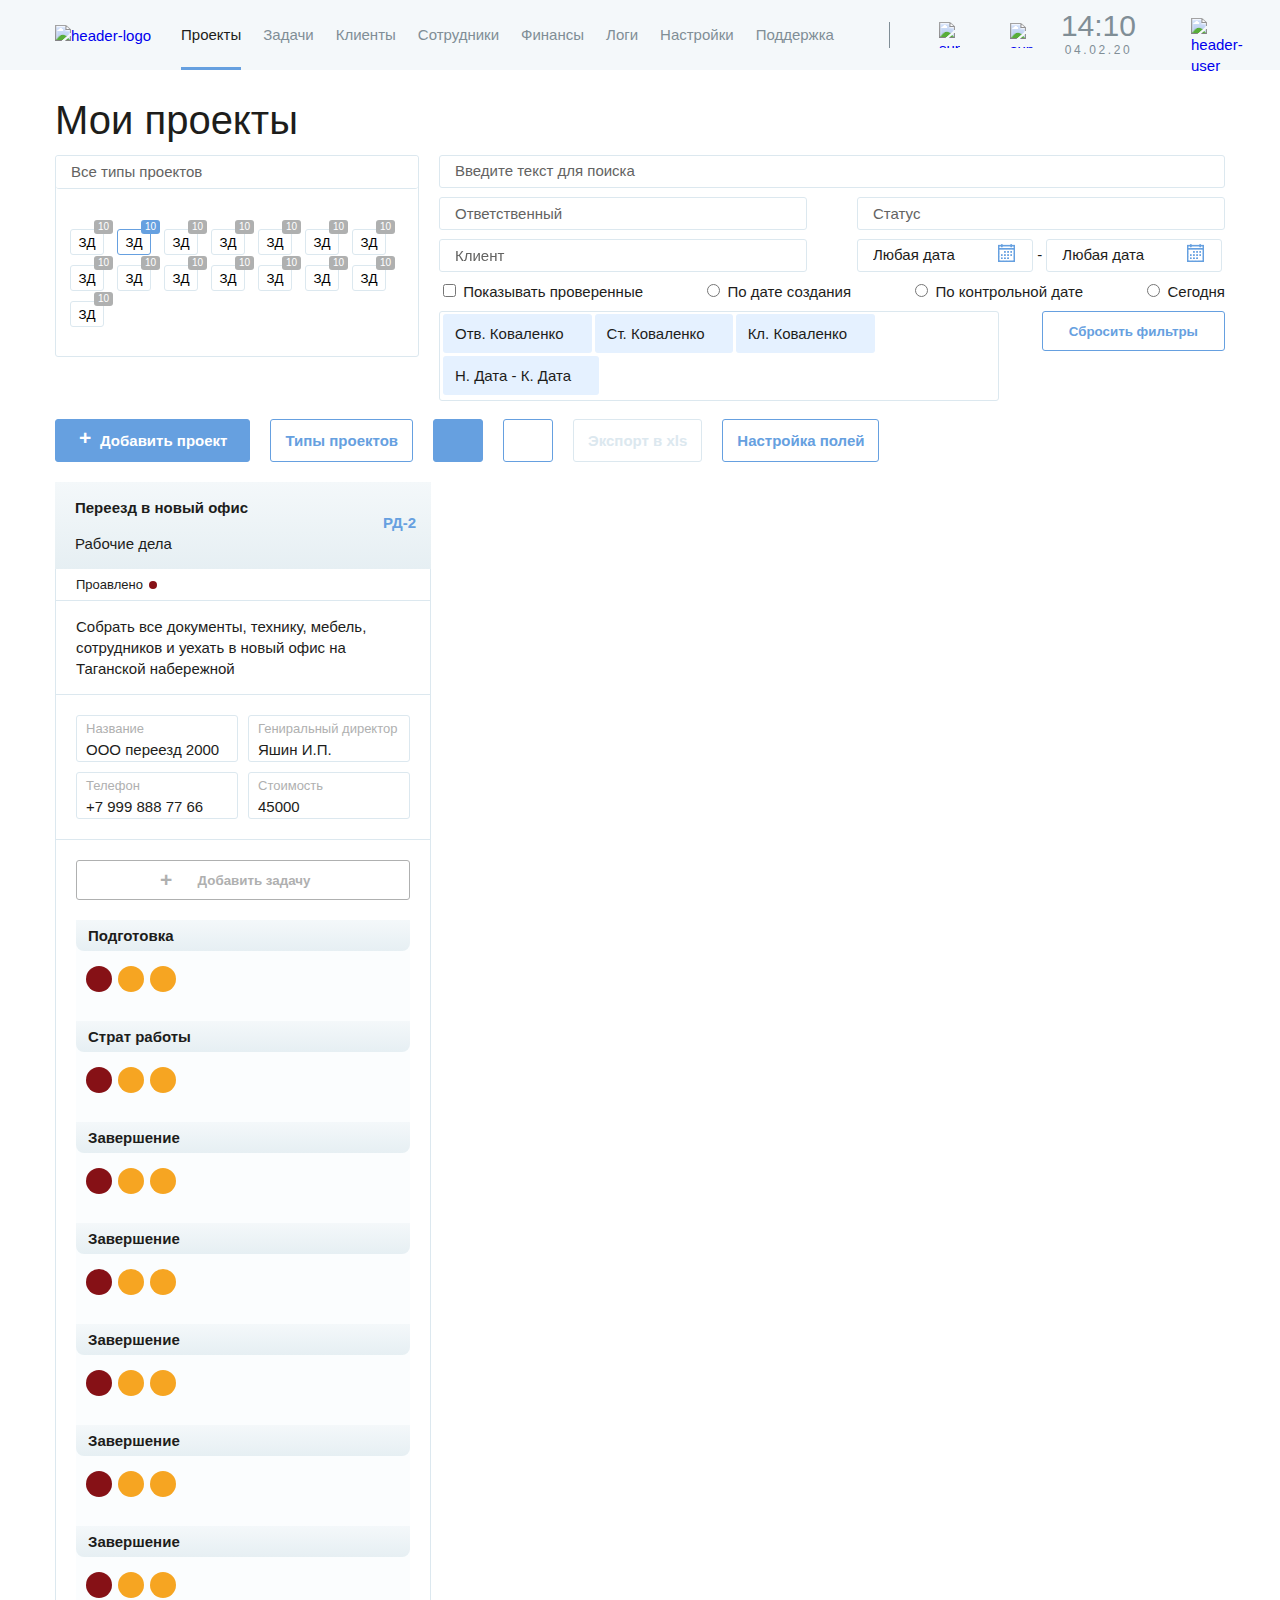
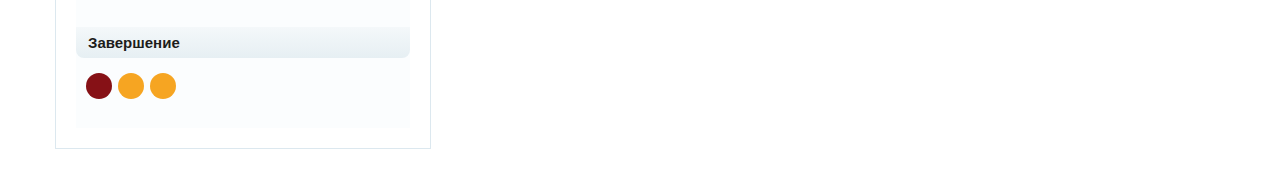
==== commit ae1d5a13: "test mobile" ====
--- a/index.html
+++ b/index.html
@@ -94,6 +94,7 @@
             <a href="personal-area.html" class="header__user-link">
               <img class="header__user-img" src="./img/user-img.png" height="35" width="35" alt="header-user">
             </a>
+            <span class="header__user-txt">Личный кабинет</span>
           </div>
 
           <button class="header__mobile-btn header__mobile-btn--gamburger">
@@ -116,7 +117,7 @@
 
             <div class="projects__form-wrapper">
               <form class="projects__form form" action="https//delaidelo.ru" method="GET">
-
+                <b class="project__mobile-title">Фильтры</b>
                 <fieldset class="projects__form-fieldset-type form__fieldset">
                   <legend class="projects__form-legend form__legend vis-hidd">типы проектов</legend>
 
@@ -237,7 +238,9 @@
                   </div>
 
                 </fieldset>
-
+                <button type="button" class="projects__form-filter-mobile-btn">
+                  Фильтры (выбрано <span>3</span> параметра)
+                </button>
                 <fieldset class="projects__form-fieldset-main form__fieldset">
                   <legend class="projects__form-legend form__legend vis-hidd">поиск проектов</legend>
 
@@ -283,26 +286,26 @@
                   </div>
 
                   <div class="projects__form-wrapper projects__form-wrapper--checkboxes">
-                    <div class="projects__checkboxes-wrapper">
+                    <div class="projects__checkbox-wrapper projects__checkbox-wrapper--check">
                       <input name="#" type="checkbox" id="tested" class="projects__checkbox form__checkbox" value="proven">
                       <label for="tested" class="projects__checkbox-label form__checkbox-label">Показывать
                         проверенные</label>
                     </div>
 
-                    <div class="projects__checkbox-wrapper">
-                      <input name="#" type="checkbox" id="date-add" class="projects__checkbox form__checkbox" value="date-add">
+                    <div class="projects__checkbox-wrapper projects__checkbox-wrapper--date-add">
+                      <input name="#" type="radio" id="date-add" class="projects__checkbox form__checkbox" value="date-project">
                       <label for="date-add" class="projects__checkbox-label form__checkbox-label">По дате
                         создания</label>
                     </div>
 
-                    <div class="projects__checkbox-wrapper">
-                      <input name="#" type="checkbox" id="date-control" class="projects__checkbox form__checkbox" value="date-final">
+                    <div class="projects__checkbox-wrapper projects__checkbox-wrapper--date-control">
+                      <input name="#" type="radio" id="date-control" class="projects__checkbox form__checkbox" value="date-project">
                       <label for="date-control" class="projects__checkbox-label form__checkbox-label">По контрольной
                         дате</label>
                     </div>
 
-                    <div class="projects__checkbox-wrapper">
-                      <input name="#" type="checkbox" id="today" class="projects__checkbox form__checkbox" value="today">
+                    <div class="projects__checkbox-wrapper projects__checkbox-wrapper--today">
+                      <input name="#" type="radio" id="today" class="projects__checkbox form__checkbox" value="date-project">
                       <label for="today" class="projects__checkbox-label form__checkbox-label">Сегодня</label>
                     </div>
                   </div>
@@ -335,22 +338,22 @@
                         <button type="button" class="projects__employee-name-close"></button>
                       </div>
                     </div>
-                    <input name="#" type="reset" value="Сбросить фильтры" class="projects__employee-reset-btn">
+                    <button type="button" class="projects__employee-close">Закрыть</button>
+                    <button type="reset" class="projects__employee-reset-btn">
+                      <span class="projects__employee-reset-txt-desc">
+                        Сбросить фильтры
+                      </span>
+                      <span class="projects__employee-reset-txt-mobi">
+                        Сбросить
+                      </span>
+                    </button>
+                    <button type="submit" class="projects__employee-apply">Применить</button>
                   </div>
                 </fieldset>
 
               </form>
             </div>
-          </div>
-
-      </div>
-    </section>
-    <section class="mapping">
-      <div class="container">
-
-          <div class="mapping__wrapper">
-            <h2 class="vis-hidd">Отображение фильтров</h2>
-            <div class="mapping__controls controls">
+            <div class="projects__controls controls">
               <a href="#" class="controls__add-btn controls__btn controls__btn--active">
                 Добавить проект
               </a>
@@ -359,11 +362,11 @@
                 Типы проектов
               </a>
 
-              <a href="#" class="controls__tile-btn controls__btn">
+              <a href="#" class="controls__tile-btn controls__btn controls__btn--active">
                 <span class="vis-hidd">кнопка переключения вид поиткой</span>
               </a>
 
-              <a href="#" class="controls__row-btn controls__btn controls__btn--active">
+              <a href="#" class="controls__row-btn controls__btn">
                 <span class="vis-hidd">кнопка переключения вид рядами</span>
               </a>
 
@@ -375,6 +378,16 @@
                 Настройка полей
               </a>
             </div>
+          </div>
+
+      </div>
+    </section>
+    <section class="mapping mapping--tile">
+      <div class="container">
+
+          <div class="mapping__wrapper">
+            <h2 class="vis-hidd">Отображение фильтров</h2>
+
 
 
             <div class="mapping__result result">
@@ -423,7 +436,6 @@
                   </div>
                 </form>
               </div>
-
 
               <div class="result__item">
                 <div class="result__item-title-row">
@@ -921,74 +933,9 @@
                       </li>
                     </ul>
                   </li>
-                </ul>
-              </div>
-
-              <div class="result__item">
-                <div class="result__item-title-row">
-                  <a href="project.html" class="result__item-title">
-                    Переезд в новый офис
-                  </a>
-                  <span class="result__item-type">
-                    РД-2
-                  </span>
-                  <span class="result__item-type-full-txt">
-                    Рабочие дела
-                  </span>
-                </div>
-
-                <div class="result__status result__status--failed">
-                  <span class="result__status-txt">Проавлено</span>
-                </div>
-
-                <ul class="result__item-info-list">
-                  <li class="result__item-info-element result__item-info-element--essence">
-                    <span class="result__tile-title">Суть</span>
-                    <p class="result__item-info-txt">
-                      Собрать все документы,
-                      технику, мебель, сотрудников
-                      и уехать в новый офис на
-                      Таганской набережной
-                    </p>
-                  </li>
-
-                  <li class="result__item-info-element result__item-info-element--name">
-                    <span class="result__tile-title">Название</span>
-                    <p class="result__item-info-txt">
-                      OOO переезд 2000
-                    </p>
-                  </li>
-
-                  <li class="result__item-info-element result__item-info-element--boss">
-                    <span class="result__tile-title">Гениральный директор</span>
-                    <p class="result__item-info-txt">
-                      Яшин И.П.
-                    </p>
-                  </li>
-
-                  <li class="result__item-info-element result__item-info-element--telephone">
-                    <span class="result__tile-title">Телефон</span>
-                    <p class="result__item-info-txt">
-                      +7 999 888 77 66
-                    </p>
-                  </li>
-
-                  <li class="result__item-info-element result__item-info-element--price">
-                    <span class="result__tile-title">Стоимость</span>
-                    <p class="result__item-info-txt">
-                      45000
-                    </p>
-                  </li>
-                </ul>
-
-                <div class="result__add-new-btn-wrapper">
-                  <button type="button" class="result__add-new-btn">Добавить задачу</button>
-                </div>
-
-                <ul class="result__item-tracking-list">
                   <li class="result__item-tracking-item">
                     <div class="result__item-tracking-title">
-                      Подготовка
+                      Завершение
                     </div>
                     <ul class="result__item-tracking-controls-list">
                       <li class="result__item-tracking-controls-item">
@@ -1008,8 +955,8 @@
                             </div>
                             <div class="popup-active-project__reminder">
                               <b>Напоминание</b>
-                              <input type="checkbox" class="checkbox-reminder" id="checkbox-reminder-3">
-                              <label for="checkbox-reminder-3"></label>
+                              <input type="checkbox" class="checkbox-reminder" id="checkbox-reminder-2">
+                              <label for="checkbox-reminder-2"></label>
                               <span>12 : 00</span>
                               <span>e-mail</span>
                               <span>telegram</span>
@@ -1129,11 +1076,9 @@
                         </div>
                       </li>
                     </ul>
-                  </li>
-
-                  <li class="result__item-tracking-item">
+                  </li> <li class="result__item-tracking-item">
                     <div class="result__item-tracking-title">
-                      Страт работы
+                      Завершение
                     </div>
                     <ul class="result__item-tracking-controls-list">
                       <li class="result__item-tracking-controls-item">
@@ -1153,8 +1098,8 @@
                             </div>
                             <div class="popup-active-project__reminder">
                               <b>Напоминание</b>
-                              <input type="checkbox" class="checkbox-reminder" id="checkbox-reminder-1">
-                              <label for="checkbox-reminder-1"></label>
+                              <input type="checkbox" class="checkbox-reminder" id="checkbox-reminder-2">
+                              <label for="checkbox-reminder-2"></label>
                               <span>12 : 00</span>
                               <span>e-mail</span>
                               <span>telegram</span>
@@ -1274,9 +1219,7 @@
                         </div>
                       </li>
                     </ul>
-                  </li>
-
-                  <li class="result__item-tracking-item">
+                  </li> <li class="result__item-tracking-item">
                     <div class="result__item-tracking-title">
                       Завершение
                     </div>
@@ -1419,75 +1362,9 @@
                         </div>
                       </li>
                     </ul>
-                  </li>
-                </ul>
-              </div>
-
-              <div class="result__item">
-                <div class="result__item-title-row">
-                  <a href="project.html" class="result__item-title">
-                    Переезд в новый офис
-                  </a>
-                  <span class="result__item-type">
-                    РД-2
-                  </span>
-                  <span class="result__item-type-full-txt">
-                    Рабочие дела
-                  </span>
-                </div>
-
-                <div class="result__status result__status--failed">
-                  <span class="result__status-txt">Проавлено</span>
-                </div>
-
-                <ul class="result__item-info-list">
-                  <li class="result__item-info-element result__item-info-element--essence">
-                    <span class="result__tile-title">Суть</span>
-                    <p class="result__item-info-txt">
-                      Собрать все документы,
-                      технику, мебель, сотрудников
-                      и уехать в новый офис на
-                      Таганской набережной
-                    </p>
-                  </li>
-
-                  <li class="result__item-info-element result__item-info-element--name">
-                    <span class="result__tile-title">Название</span>
-                    <p class="result__item-info-txt">
-                      OOO переезд 2000
-                    </p>
-                  </li>
-
-                  <li class="result__item-info-element result__item-info-element--boss">
-                    <span class="result__tile-title">Гениральный директор</span>
-                    <p class="result__item-info-txt">
-                      Яшин И.П.
-                    </p>
-                  </li>
-
-                  <li class="result__item-info-element result__item-info-element--telephone">
-                    <span class="result__tile-title">Телефон</span>
-                    <p class="result__item-info-txt">
-                      +7 999 888 77 66
-                    </p>
-                  </li>
-
-                  <li class="result__item-info-element result__item-info-element--price">
-                    <span class="result__tile-title">Стоимость</span>
-                    <p class="result__item-info-txt">
-                      45000
-                    </p>
-                  </li>
-                </ul>
-
-                <div class="result__add-new-btn-wrapper">
-                  <button type="button" class="result__add-new-btn">Добавить задачу</button>
-                </div>
-
-                <ul class="result__item-tracking-list">
-                  <li class="result__item-tracking-item">
+                  </li> <li class="result__item-tracking-item">
                     <div class="result__item-tracking-title">
-                      Подготовка
+                      Завершение
                     </div>
                     <ul class="result__item-tracking-controls-list">
                       <li class="result__item-tracking-controls-item">
@@ -1507,8 +1384,8 @@
                             </div>
                             <div class="popup-active-project__reminder">
                               <b>Напоминание</b>
-                              <input type="checkbox" class="checkbox-reminder" id="checkbox-reminder-3">
-                              <label for="checkbox-reminder-3"></label>
+                              <input type="checkbox" class="checkbox-reminder" id="checkbox-reminder-2">
+                              <label for="checkbox-reminder-2"></label>
                               <span>12 : 00</span>
                               <span>e-mail</span>
                               <span>telegram</span>
@@ -1628,1651 +1505,7 @@
                         </div>
                       </li>
                     </ul>
-                  </li>
-
-                  <li class="result__item-tracking-item">
-                    <div class="result__item-tracking-title">
-                      Страт работы
-                    </div>
-                    <ul class="result__item-tracking-controls-list">
-                      <li class="result__item-tracking-controls-item">
-                        <button type="button" class="result__tracking-btn result__tracking-btn--red"></button>
-                        <div class="result__item-tracking-item__popup-active-project popup-completion-project">
-                          <p class="popup-active-project__title-row">
-                            Следущая задача
-                          </p>
-                          <div class="popup-active-project__wrapper">
-                            <div class="popup-active-project__status">
-                              <b>Статус</b>
-                              <span>Провалена</span>
-                            </div>
-                            <div class="popup-active-project__date">
-                              <b>Контрольная дата</b>
-                              <span>12.08.2020</span>
-                            </div>
-                            <div class="popup-active-project__reminder">
-                              <b>Напоминание</b>
-                              <input type="checkbox" class="checkbox-reminder" id="checkbox-reminder-1">
-                              <label for="checkbox-reminder-1"></label>
-                              <span>12 : 00</span>
-                              <span>e-mail</span>
-                              <span>telegram</span>
-                            </div>
-                            <div class="popup-active-project__task">
-                              <b>Задача</b>
-                              <span>Купить сосики и кетчуп</span>
-                            </div>
-                          </div>
-                          <div class="popup-active-project__wrapper">
-                            <div class="popup-active-project__responsible">
-                              <b>Задача</b>
-                              <span>Антон Городецкий</span>
-                            </div>
-                            <div class="popup-active-project__audio">
-                              <b>Комментаий</b>
-                              <span>слушать комментарий</span>
-                              <audio src="URL" controls=""></audio>
-                            </div>
-                            <div class="popup-active-project__files">
-                              <b>Файлы и документы</b>
-                              <ul>
-                                <li>файл</li>
-                                <li>Документ</li>
-                              </ul>
-                            </div>
-                          </div>
-                          <div class="popup-active-project__wrapper-bottom">
-                            <div class="popup-active-project__actided-wrapper">
-                              <button type="button" class="popup-active-project__btn-not-reactive">Реактивировать</button>
-                              <button type="button" class="popup-active-project__checked">Проверено, не сделано</button>
-                            </div>
-
-                            <div class="popup-active-project__edit-wrapper controls">
-                              <a href="#" class="controls__edit-btn edit-btn">
-                                <span class="vis-hidd">кнопка редактировать</span>
-                              </a>
-                              <a href="#" class="controls__close-btn close-btn close-btn--red">
-                                <span class="vis-hidd">кнопка закрыть</span>
-                              </a>
-                            </div>
-                          </div>
-                        </div>
-                      </li>
-
-                      <li class="result__item-tracking-controls-item">
-                        <button type="button" class="result__tracking-btn result__tracking-btn--orange"></button>
-                        <div class="result__item-tracking-item__popup-waiting-completion-project popup-completion-project">
-                          <p class="popup-active-project__title-row">
-                            Текущая задача
-                          </p>
-                          <div class="popup-active-project__wrapper">
-                            <div class="popup-active-project__status">
-                              <b>Статус</b>
-                              <span>Провалена</span>
-                            </div>
-                            <div class="popup-active-project__date">
-                              <b>Контрольная дата</b>
-                              <span>12.08.2020</span>
-                            </div>
-                            <div class="popup-active-project__task">
-                              <b>Задача</b>
-                              <span>Купить сосики и кетчуп</span>
-                            </div>
-                          </div>
-                          <div class="popup-active-project__wrapper">
-                            <div class="popup-active-project__responsible">
-                              <b>Задача</b>
-                              <span>Антон Городецкий</span>
-                            </div>
-                            <div class="popup-active-project__files">
-                              <b>Файлы и документы</b>
-                              <ul>
-                                <li>файл</li>
-                                <li>Документ</li>
-                              </ul>
-                            </div>
-                          </div>
-
-                        </div>
-                      </li>
-
-                      <li class="result__item-tracking-controls-item">
-                        <button type="button" class="result__tracking-btn result__tracking-btn--orange"></button>
-                        <div class="result__item-tracking-item__popup-waiting-completion-project popup-completion-project">
-                          <p class="popup-active-project__title-row">
-                            Текущая задача
-                          </p>
-                          <div class="popup-active-project__wrapper">
-                            <div class="popup-active-project__status">
-                              <b>Статус</b>
-                              <span>Провалена</span>
-                            </div>
-                            <div class="popup-active-project__date">
-                              <b>Контрольная дата</b>
-                              <span>12.08.2020</span>
-                            </div>
-                            <div class="popup-active-project__task">
-                              <b>Задача</b>
-                              <span>Купить сосики и кетчуп</span>
-                            </div>
-                          </div>
-                          <div class="popup-active-project__wrapper">
-                            <div class="popup-active-project__responsible">
-                              <b>Задача</b>
-                              <span>Антон Городецкий</span>
-                            </div>
-                            <div class="popup-active-project__files">
-                              <b>Файлы и документы</b>
-                              <ul>
-                                <li>файл</li>
-                                <li>Документ</li>
-                              </ul>
-                            </div>
-                          </div>
-
-                        </div>
-                      </li>
-                    </ul>
-                  </li>
-
-                  <li class="result__item-tracking-item">
-                    <div class="result__item-tracking-title">
-                      Завершение
-                    </div>
-                    <ul class="result__item-tracking-controls-list">
-                      <li class="result__item-tracking-controls-item">
-                        <button type="button" class="result__tracking-btn result__tracking-btn--red"></button>
-                        <div class="result__item-tracking-item__popup-active-project popup-completion-project">
-                          <p class="popup-active-project__title-row">
-                            Следущая задача
-                          </p>
-                          <div class="popup-active-project__wrapper">
-                            <div class="popup-active-project__status">
-                              <b>Статус</b>
-                              <span>Провалена</span>
-                            </div>
-                            <div class="popup-active-project__date">
-                              <b>Контрольная дата</b>
-                              <span>12.08.2020</span>
-                            </div>
-                            <div class="popup-active-project__reminder">
-                              <b>Напоминание</b>
-                              <input type="checkbox" class="checkbox-reminder" id="checkbox-reminder-2">
-                              <label for="checkbox-reminder-2"></label>
-                              <span>12 : 00</span>
-                              <span>e-mail</span>
-                              <span>telegram</span>
-                            </div>
-                            <div class="popup-active-project__task">
-                              <b>Задача</b>
-                              <span>Купить сосики и кетчуп</span>
-                            </div>
-                          </div>
-                          <div class="popup-active-project__wrapper">
-                            <div class="popup-active-project__responsible">
-                              <b>Задача</b>
-                              <span>Антон Городецкий</span>
-                            </div>
-                            <div class="popup-active-project__audio">
-                              <b>Комментаий</b>
-                              <span>слушать комментарий</span>
-                              <audio src="URL" controls=""></audio>
-                            </div>
-                            <div class="popup-active-project__files">
-                              <b>Файлы и документы</b>
-                              <ul>
-                                <li>файл</li>
-                                <li>Документ</li>
-                              </ul>
-                            </div>
-                          </div>
-                          <div class="popup-active-project__wrapper-bottom">
-                            <div class="popup-active-project__actided-wrapper">
-                              <button type="button" class="popup-active-project__btn-not-reactive">Реактивировать</button>
-                              <button type="button" class="popup-active-project__checked">Проверено, не сделано</button>
-                            </div>
-
-                            <div class="popup-active-project__edit-wrapper controls">
-                              <a href="#" class="controls__edit-btn edit-btn">
-                                <span class="vis-hidd">кнопка редактировать</span>
-                              </a>
-                              <a href="#" class="controls__close-btn close-btn close-btn--red">
-                                <span class="vis-hidd">кнопка закрыть</span>
-                              </a>
-                            </div>
-                          </div>
-                        </div>
-                      </li>
-
-                      <li class="result__item-tracking-controls-item">
-                        <button type="button" class="result__tracking-btn result__tracking-btn--orange"></button>
-                        <div class="result__item-tracking-item__popup-waiting-completion-project popup-completion-project">
-                          <p class="popup-active-project__title-row">
-                            Текущая задача
-                          </p>
-                          <div class="popup-active-project__wrapper">
-                            <div class="popup-active-project__status">
-                              <b>Статус</b>
-                              <span>Провалена</span>
-                            </div>
-                            <div class="popup-active-project__date">
-                              <b>Контрольная дата</b>
-                              <span>12.08.2020</span>
-                            </div>
-                            <div class="popup-active-project__task">
-                              <b>Задача</b>
-                              <span>Купить сосики и кетчуп</span>
-                            </div>
-                          </div>
-                          <div class="popup-active-project__wrapper">
-                            <div class="popup-active-project__responsible">
-                              <b>Задача</b>
-                              <span>Антон Городецкий</span>
-                            </div>
-                            <div class="popup-active-project__files">
-                              <b>Файлы и документы</b>
-                              <ul>
-                                <li>файл</li>
-                                <li>Документ</li>
-                              </ul>
-                            </div>
-                          </div>
-
-                        </div>
-                      </li>
-
-                      <li class="result__item-tracking-controls-item">
-                        <button type="button" class="result__tracking-btn result__tracking-btn--orange"></button>
-                        <div class="result__item-tracking-item__popup-waiting-completion-project popup-completion-project">
-                          <p class="popup-active-project__title-row">
-                            Текущая задача
-                          </p>
-                          <div class="popup-active-project__wrapper">
-                            <div class="popup-active-project__status">
-                              <b>Статус</b>
-                              <span>Провалена</span>
-                            </div>
-                            <div class="popup-active-project__date">
-                              <b>Контрольная дата</b>
-                              <span>12.08.2020</span>
-                            </div>
-                            <div class="popup-active-project__task">
-                              <b>Задача</b>
-                              <span>Купить сосики и кетчуп</span>
-                            </div>
-                          </div>
-                          <div class="popup-active-project__wrapper">
-                            <div class="popup-active-project__responsible">
-                              <b>Задача</b>
-                              <span>Антон Городецкий</span>
-                            </div>
-                            <div class="popup-active-project__files">
-                              <b>Файлы и документы</b>
-                              <ul>
-                                <li>файл</li>
-                                <li>Документ</li>
-                              </ul>
-                            </div>
-                          </div>
-
-                        </div>
-                      </li>
-                    </ul>
-                  </li>
-                </ul>
-              </div>
-
-              <div class="result__item">
-                <div class="result__item-title-row">
-                  <a href="project.html" class="result__item-title">
-                    Переезд в новый офис
-                  </a>
-                  <span class="result__item-type">
-                    РД-2
-                  </span>
-                  <span class="result__item-type-full-txt">
-                    Рабочие дела
-                  </span>
-                </div>
-
-                <div class="result__status result__status--failed">
-                  <span class="result__status-txt">Проавлено</span>
-                </div>
-
-                <ul class="result__item-info-list">
-                  <li class="result__item-info-element result__item-info-element--essence">
-                    <span class="result__tile-title">Суть</span>
-                    <p class="result__item-info-txt">
-                      Собрать все документы,
-                      технику, мебель, сотрудников
-                      и уехать в новый офис на
-                      Таганской набережной
-                    </p>
-                  </li>
-
-                  <li class="result__item-info-element result__item-info-element--name">
-                    <span class="result__tile-title">Название</span>
-                    <p class="result__item-info-txt">
-                      OOO переезд 2000
-                    </p>
-                  </li>
-
-                  <li class="result__item-info-element result__item-info-element--boss">
-                    <span class="result__tile-title">Гениральный директор</span>
-                    <p class="result__item-info-txt">
-                      Яшин И.П.
-                    </p>
-                  </li>
-
-                  <li class="result__item-info-element result__item-info-element--telephone">
-                    <span class="result__tile-title">Телефон</span>
-                    <p class="result__item-info-txt">
-                      +7 999 888 77 66
-                    </p>
-                  </li>
-
-                  <li class="result__item-info-element result__item-info-element--price">
-                    <span class="result__tile-title">Стоимость</span>
-                    <p class="result__item-info-txt">
-                      45000
-                    </p>
-                  </li>
-                </ul>
-
-                <div class="result__add-new-btn-wrapper">
-                  <button type="button" class="result__add-new-btn">Добавить задачу</button>
-                </div>
-
-                <ul class="result__item-tracking-list">
-                  <li class="result__item-tracking-item">
-                    <div class="result__item-tracking-title">
-                      Подготовка
-                    </div>
-                    <ul class="result__item-tracking-controls-list">
-                      <li class="result__item-tracking-controls-item">
-                        <button type="button" class="result__tracking-btn result__tracking-btn--red"></button>
-                        <div class="result__item-tracking-item__popup-active-project popup-completion-project">
-                          <p class="popup-active-project__title-row">
-                            Следущая задача
-                          </p>
-                          <div class="popup-active-project__wrapper">
-                            <div class="popup-active-project__status">
-                              <b>Статус</b>
-                              <span>Провалена</span>
-                            </div>
-                            <div class="popup-active-project__date">
-                              <b>Контрольная дата</b>
-                              <span>12.08.2020</span>
-                            </div>
-                            <div class="popup-active-project__reminder">
-                              <b>Напоминание</b>
-                              <input type="checkbox" class="checkbox-reminder" id="checkbox-reminder-3">
-                              <label for="checkbox-reminder-3"></label>
-                              <span>12 : 00</span>
-                              <span>e-mail</span>
-                              <span>telegram</span>
-                            </div>
-                            <div class="popup-active-project__task">
-                              <b>Задача</b>
-                              <span>Купить сосики и кетчуп</span>
-                            </div>
-                          </div>
-                          <div class="popup-active-project__wrapper">
-                            <div class="popup-active-project__responsible">
-                              <b>Задача</b>
-                              <span>Антон Городецкий</span>
-                            </div>
-                            <div class="popup-active-project__audio">
-                              <b>Комментаий</b>
-                              <span>слушать комментарий</span>
-                              <audio src="URL" controls=""></audio>
-                            </div>
-                            <div class="popup-active-project__files">
-                              <b>Файлы и документы</b>
-                              <ul>
-                                <li>файл</li>
-                                <li>Документ</li>
-                              </ul>
-                            </div>
-                          </div>
-                          <div class="popup-active-project__wrapper-bottom">
-                            <div class="popup-active-project__actided-wrapper">
-                              <button type="button" class="popup-active-project__btn-not-reactive">Реактивировать</button>
-                              <button type="button" class="popup-active-project__checked">Проверено, не сделано</button>
-                            </div>
-
-                            <div class="popup-active-project__edit-wrapper controls">
-                              <a href="#" class="controls__edit-btn edit-btn">
-                                <span class="vis-hidd">кнопка редактировать</span>
-                              </a>
-                              <a href="#" class="controls__close-btn close-btn close-btn--red">
-                                <span class="vis-hidd">кнопка закрыть</span>
-                              </a>
-                            </div>
-                          </div>
-                        </div>
-                      </li>
-
-                      <li class="result__item-tracking-controls-item">
-                        <button type="button" class="result__tracking-btn result__tracking-btn--orange"></button>
-                        <div class="result__item-tracking-item__popup-waiting-completion-project popup-completion-project">
-                          <p class="popup-active-project__title-row">
-                            Текущая задача
-                          </p>
-                          <div class="popup-active-project__wrapper">
-                            <div class="popup-active-project__status">
-                              <b>Статус</b>
-                              <span>Провалена</span>
-                            </div>
-                            <div class="popup-active-project__date">
-                              <b>Контрольная дата</b>
-                              <span>12.08.2020</span>
-                            </div>
-                            <div class="popup-active-project__task">
-                              <b>Задача</b>
-                              <span>Купить сосики и кетчуп</span>
-                            </div>
-                          </div>
-                          <div class="popup-active-project__wrapper">
-                            <div class="popup-active-project__responsible">
-                              <b>Задача</b>
-                              <span>Антон Городецкий</span>
-                            </div>
-                            <div class="popup-active-project__files">
-                              <b>Файлы и документы</b>
-                              <ul>
-                                <li>файл</li>
-                                <li>Документ</li>
-                              </ul>
-                            </div>
-                          </div>
-
-                        </div>
-                      </li>
-
-                      <li class="result__item-tracking-controls-item">
-                        <button type="button" class="result__tracking-btn result__tracking-btn--orange"></button>
-                        <div class="result__item-tracking-item__popup-waiting-completion-project popup-completion-project">
-                          <p class="popup-active-project__title-row">
-                            Текущая задача
-                          </p>
-                          <div class="popup-active-project__wrapper">
-                            <div class="popup-active-project__status">
-                              <b>Статус</b>
-                              <span>Провалена</span>
-                            </div>
-                            <div class="popup-active-project__date">
-                              <b>Контрольная дата</b>
-                              <span>12.08.2020</span>
-                            </div>
-                            <div class="popup-active-project__task">
-                              <b>Задача</b>
-                              <span>Купить сосики и кетчуп</span>
-                            </div>
-                          </div>
-                          <div class="popup-active-project__wrapper">
-                            <div class="popup-active-project__responsible">
-                              <b>Задача</b>
-                              <span>Антон Городецкий</span>
-                            </div>
-                            <div class="popup-active-project__files">
-                              <b>Файлы и документы</b>
-                              <ul>
-                                <li>файл</li>
-                                <li>Документ</li>
-                              </ul>
-                            </div>
-                          </div>
-
-                        </div>
-                      </li>
-                    </ul>
-                  </li>
-
-                  <li class="result__item-tracking-item">
-                    <div class="result__item-tracking-title">
-                      Страт работы
-                    </div>
-                    <ul class="result__item-tracking-controls-list">
-                      <li class="result__item-tracking-controls-item">
-                        <button type="button" class="result__tracking-btn result__tracking-btn--red"></button>
-                        <div class="result__item-tracking-item__popup-active-project popup-completion-project">
-                          <p class="popup-active-project__title-row">
-                            Следущая задача
-                          </p>
-                          <div class="popup-active-project__wrapper">
-                            <div class="popup-active-project__status">
-                              <b>Статус</b>
-                              <span>Провалена</span>
-                            </div>
-                            <div class="popup-active-project__date">
-                              <b>Контрольная дата</b>
-                              <span>12.08.2020</span>
-                            </div>
-                            <div class="popup-active-project__reminder">
-                              <b>Напоминание</b>
-                              <input type="checkbox" class="checkbox-reminder" id="checkbox-reminder-1">
-                              <label for="checkbox-reminder-1"></label>
-                              <span>12 : 00</span>
-                              <span>e-mail</span>
-                              <span>telegram</span>
-                            </div>
-                            <div class="popup-active-project__task">
-                              <b>Задача</b>
-                              <span>Купить сосики и кетчуп</span>
-                            </div>
-                          </div>
-                          <div class="popup-active-project__wrapper">
-                            <div class="popup-active-project__responsible">
-                              <b>Задача</b>
-                              <span>Антон Городецкий</span>
-                            </div>
-                            <div class="popup-active-project__audio">
-                              <b>Комментаий</b>
-                              <span>слушать комментарий</span>
-                              <audio src="URL" controls=""></audio>
-                            </div>
-                            <div class="popup-active-project__files">
-                              <b>Файлы и документы</b>
-                              <ul>
-                                <li>файл</li>
-                                <li>Документ</li>
-                              </ul>
-                            </div>
-                          </div>
-                          <div class="popup-active-project__wrapper-bottom">
-                            <div class="popup-active-project__actided-wrapper">
-                              <button type="button" class="popup-active-project__btn-not-reactive">Реактивировать</button>
-                              <button type="button" class="popup-active-project__checked">Проверено, не сделано</button>
-                            </div>
-
-                            <div class="popup-active-project__edit-wrapper controls">
-                              <a href="#" class="controls__edit-btn edit-btn">
-                                <span class="vis-hidd">кнопка редактировать</span>
-                              </a>
-                              <a href="#" class="controls__close-btn close-btn close-btn--red">
-                                <span class="vis-hidd">кнопка закрыть</span>
-                              </a>
-                            </div>
-                          </div>
-                        </div>
-                      </li>
-
-                      <li class="result__item-tracking-controls-item">
-                        <button type="button" class="result__tracking-btn result__tracking-btn--orange"></button>
-                        <div class="result__item-tracking-item__popup-waiting-completion-project popup-completion-project">
-                          <p class="popup-active-project__title-row">
-                            Текущая задача
-                          </p>
-                          <div class="popup-active-project__wrapper">
-                            <div class="popup-active-project__status">
-                              <b>Статус</b>
-                              <span>Провалена</span>
-                            </div>
-                            <div class="popup-active-project__date">
-                              <b>Контрольная дата</b>
-                              <span>12.08.2020</span>
-                            </div>
-                            <div class="popup-active-project__task">
-                              <b>Задача</b>
-                              <span>Купить сосики и кетчуп</span>
-                            </div>
-                          </div>
-                          <div class="popup-active-project__wrapper">
-                            <div class="popup-active-project__responsible">
-                              <b>Задача</b>
-                              <span>Антон Городецкий</span>
-                            </div>
-                            <div class="popup-active-project__files">
-                              <b>Файлы и документы</b>
-                              <ul>
-                                <li>файл</li>
-                                <li>Документ</li>
-                              </ul>
-                            </div>
-                          </div>
-
-                        </div>
-                      </li>
-
-                      <li class="result__item-tracking-controls-item">
-                        <button type="button" class="result__tracking-btn result__tracking-btn--orange"></button>
-                        <div class="result__item-tracking-item__popup-waiting-completion-project popup-completion-project">
-                          <p class="popup-active-project__title-row">
-                            Текущая задача
-                          </p>
-                          <div class="popup-active-project__wrapper">
-                            <div class="popup-active-project__status">
-                              <b>Статус</b>
-                              <span>Провалена</span>
-                            </div>
-                            <div class="popup-active-project__date">
-                              <b>Контрольная дата</b>
-                              <span>12.08.2020</span>
-                            </div>
-                            <div class="popup-active-project__task">
-                              <b>Задача</b>
-                              <span>Купить сосики и кетчуп</span>
-                            </div>
-                          </div>
-                          <div class="popup-active-project__wrapper">
-                            <div class="popup-active-project__responsible">
-                              <b>Задача</b>
-                              <span>Антон Городецкий</span>
-                            </div>
-                            <div class="popup-active-project__files">
-                              <b>Файлы и документы</b>
-                              <ul>
-                                <li>файл</li>
-                                <li>Документ</li>
-                              </ul>
-                            </div>
-                          </div>
-
-                        </div>
-                      </li>
-                    </ul>
-                  </li>
-
-                  <li class="result__item-tracking-item">
-                    <div class="result__item-tracking-title">
-                      Завершение
-                    </div>
-                    <ul class="result__item-tracking-controls-list">
-                      <li class="result__item-tracking-controls-item">
-                        <button type="button" class="result__tracking-btn result__tracking-btn--red"></button>
-                        <div class="result__item-tracking-item__popup-active-project popup-completion-project">
-                          <p class="popup-active-project__title-row">
-                            Следущая задача
-                          </p>
-                          <div class="popup-active-project__wrapper">
-                            <div class="popup-active-project__status">
-                              <b>Статус</b>
-                              <span>Провалена</span>
-                            </div>
-                            <div class="popup-active-project__date">
-                              <b>Контрольная дата</b>
-                              <span>12.08.2020</span>
-                            </div>
-                            <div class="popup-active-project__reminder">
-                              <b>Напоминание</b>
-                              <input type="checkbox" class="checkbox-reminder" id="checkbox-reminder-2">
-                              <label for="checkbox-reminder-2"></label>
-                              <span>12 : 00</span>
-                              <span>e-mail</span>
-                              <span>telegram</span>
-                            </div>
-                            <div class="popup-active-project__task">
-                              <b>Задача</b>
-                              <span>Купить сосики и кетчуп</span>
-                            </div>
-                          </div>
-                          <div class="popup-active-project__wrapper">
-                            <div class="popup-active-project__responsible">
-                              <b>Задача</b>
-                              <span>Антон Городецкий</span>
-                            </div>
-                            <div class="popup-active-project__audio">
-                              <b>Комментаий</b>
-                              <span>слушать комментарий</span>
-                              <audio src="URL" controls=""></audio>
-                            </div>
-                            <div class="popup-active-project__files">
-                              <b>Файлы и документы</b>
-                              <ul>
-                                <li>файл</li>
-                                <li>Документ</li>
-                              </ul>
-                            </div>
-                          </div>
-                          <div class="popup-active-project__wrapper-bottom">
-                            <div class="popup-active-project__actided-wrapper">
-                              <button type="button" class="popup-active-project__btn-not-reactive">Реактивировать</button>
-                              <button type="button" class="popup-active-project__checked">Проверено, не сделано</button>
-                            </div>
-
-                            <div class="popup-active-project__edit-wrapper controls">
-                              <a href="#" class="controls__edit-btn edit-btn">
-                                <span class="vis-hidd">кнопка редактировать</span>
-                              </a>
-                              <a href="#" class="controls__close-btn close-btn close-btn--red">
-                                <span class="vis-hidd">кнопка закрыть</span>
-                              </a>
-                            </div>
-                          </div>
-                        </div>
-                      </li>
-
-                      <li class="result__item-tracking-controls-item">
-                        <button type="button" class="result__tracking-btn result__tracking-btn--orange"></button>
-                        <div class="result__item-tracking-item__popup-waiting-completion-project popup-completion-project">
-                          <p class="popup-active-project__title-row">
-                            Текущая задача
-                          </p>
-                          <div class="popup-active-project__wrapper">
-                            <div class="popup-active-project__status">
-                              <b>Статус</b>
-                              <span>Провалена</span>
-                            </div>
-                            <div class="popup-active-project__date">
-                              <b>Контрольная дата</b>
-                              <span>12.08.2020</span>
-                            </div>
-                            <div class="popup-active-project__task">
-                              <b>Задача</b>
-                              <span>Купить сосики и кетчуп</span>
-                            </div>
-                          </div>
-                          <div class="popup-active-project__wrapper">
-                            <div class="popup-active-project__responsible">
-                              <b>Задача</b>
-                              <span>Антон Городецкий</span>
-                            </div>
-                            <div class="popup-active-project__files">
-                              <b>Файлы и документы</b>
-                              <ul>
-                                <li>файл</li>
-                                <li>Документ</li>
-                              </ul>
-                            </div>
-                          </div>
-
-                        </div>
-                      </li>
-
-                      <li class="result__item-tracking-controls-item">
-                        <button type="button" class="result__tracking-btn result__tracking-btn--orange"></button>
-                        <div class="result__item-tracking-item__popup-waiting-completion-project popup-completion-project">
-                          <p class="popup-active-project__title-row">
-                            Текущая задача
-                          </p>
-                          <div class="popup-active-project__wrapper">
-                            <div class="popup-active-project__status">
-                              <b>Статус</b>
-                              <span>Провалена</span>
-                            </div>
-                            <div class="popup-active-project__date">
-                              <b>Контрольная дата</b>
-                              <span>12.08.2020</span>
-                            </div>
-                            <div class="popup-active-project__task">
-                              <b>Задача</b>
-                              <span>Купить сосики и кетчуп</span>
-                            </div>
-                          </div>
-                          <div class="popup-active-project__wrapper">
-                            <div class="popup-active-project__responsible">
-                              <b>Задача</b>
-                              <span>Антон Городецкий</span>
-                            </div>
-                            <div class="popup-active-project__files">
-                              <b>Файлы и документы</b>
-                              <ul>
-                                <li>файл</li>
-                                <li>Документ</li>
-                              </ul>
-                            </div>
-                          </div>
-
-                        </div>
-                      </li>
-                    </ul>
-                  </li>
-                </ul>
-              </div>
-
-              <div class="result__item">
-                <div class="result__item-title-row">
-                  <a href="project.html" class="result__item-title">
-                    Переезд в новый офис
-                  </a>
-                  <span class="result__item-type">
-                    РД-2
-                  </span>
-                  <span class="result__item-type-full-txt">
-                    Рабочие дела
-                  </span>
-                </div>
-
-                <div class="result__status result__status--failed">
-                  <span class="result__status-txt">Проавлено</span>
-                </div>
-
-                <ul class="result__item-info-list">
-                  <li class="result__item-info-element result__item-info-element--essence">
-                    <span class="result__tile-title">Суть</span>
-                    <p class="result__item-info-txt">
-                      Собрать все документы,
-                      технику, мебель, сотрудников
-                      и уехать в новый офис на
-                      Таганской набережной
-                    </p>
-                  </li>
-
-                  <li class="result__item-info-element result__item-info-element--name">
-                    <span class="result__tile-title">Название</span>
-                    <p class="result__item-info-txt">
-                      OOO переезд 2000
-                    </p>
-                  </li>
-
-                  <li class="result__item-info-element result__item-info-element--boss">
-                    <span class="result__tile-title">Гениральный директор</span>
-                    <p class="result__item-info-txt">
-                      Яшин И.П.
-                    </p>
-                  </li>
-
-                  <li class="result__item-info-element result__item-info-element--telephone">
-                    <span class="result__tile-title">Телефон</span>
-                    <p class="result__item-info-txt">
-                      +7 999 888 77 66
-                    </p>
-                  </li>
-
-                  <li class="result__item-info-element result__item-info-element--price">
-                    <span class="result__tile-title">Стоимость</span>
-                    <p class="result__item-info-txt">
-                      45000
-                    </p>
-                  </li>
-                </ul>
-
-                <div class="result__add-new-btn-wrapper">
-                  <button type="button" class="result__add-new-btn">Добавить задачу</button>
-                </div>
-
-                <ul class="result__item-tracking-list">
-                  <li class="result__item-tracking-item">
-                    <div class="result__item-tracking-title">
-                      Подготовка
-                    </div>
-                    <ul class="result__item-tracking-controls-list">
-                      <li class="result__item-tracking-controls-item">
-                        <button type="button" class="result__tracking-btn result__tracking-btn--red"></button>
-                        <div class="result__item-tracking-item__popup-active-project popup-completion-project">
-                          <p class="popup-active-project__title-row">
-                            Следущая задача
-                          </p>
-                          <div class="popup-active-project__wrapper">
-                            <div class="popup-active-project__status">
-                              <b>Статус</b>
-                              <span>Провалена</span>
-                            </div>
-                            <div class="popup-active-project__date">
-                              <b>Контрольная дата</b>
-                              <span>12.08.2020</span>
-                            </div>
-                            <div class="popup-active-project__reminder">
-                              <b>Напоминание</b>
-                              <input type="checkbox" class="checkbox-reminder" id="checkbox-reminder-3">
-                              <label for="checkbox-reminder-3"></label>
-                              <span>12 : 00</span>
-                              <span>e-mail</span>
-                              <span>telegram</span>
-                            </div>
-                            <div class="popup-active-project__task">
-                              <b>Задача</b>
-                              <span>Купить сосики и кетчуп</span>
-                            </div>
-                          </div>
-                          <div class="popup-active-project__wrapper">
-                            <div class="popup-active-project__responsible">
-                              <b>Задача</b>
-                              <span>Антон Городецкий</span>
-                            </div>
-                            <div class="popup-active-project__audio">
-                              <b>Комментаий</b>
-                              <span>слушать комментарий</span>
-                              <audio src="URL" controls=""></audio>
-                            </div>
-                            <div class="popup-active-project__files">
-                              <b>Файлы и документы</b>
-                              <ul>
-                                <li>файл</li>
-                                <li>Документ</li>
-                              </ul>
-                            </div>
-                          </div>
-                          <div class="popup-active-project__wrapper-bottom">
-                            <div class="popup-active-project__actided-wrapper">
-                              <button type="button" class="popup-active-project__btn-not-reactive">Реактивировать</button>
-                              <button type="button" class="popup-active-project__checked">Проверено, не сделано</button>
-                            </div>
-
-                            <div class="popup-active-project__edit-wrapper controls">
-                              <a href="#" class="controls__edit-btn edit-btn">
-                                <span class="vis-hidd">кнопка редактировать</span>
-                              </a>
-                              <a href="#" class="controls__close-btn close-btn close-btn--red">
-                                <span class="vis-hidd">кнопка закрыть</span>
-                              </a>
-                            </div>
-                          </div>
-                        </div>
-                      </li>
-
-                      <li class="result__item-tracking-controls-item">
-                        <button type="button" class="result__tracking-btn result__tracking-btn--orange"></button>
-                        <div class="result__item-tracking-item__popup-waiting-completion-project popup-completion-project">
-                          <p class="popup-active-project__title-row">
-                            Текущая задача
-                          </p>
-                          <div class="popup-active-project__wrapper">
-                            <div class="popup-active-project__status">
-                              <b>Статус</b>
-                              <span>Провалена</span>
-                            </div>
-                            <div class="popup-active-project__date">
-                              <b>Контрольная дата</b>
-                              <span>12.08.2020</span>
-                            </div>
-                            <div class="popup-active-project__task">
-                              <b>Задача</b>
-                              <span>Купить сосики и кетчуп</span>
-                            </div>
-                          </div>
-                          <div class="popup-active-project__wrapper">
-                            <div class="popup-active-project__responsible">
-                              <b>Задача</b>
-                              <span>Антон Городецкий</span>
-                            </div>
-                            <div class="popup-active-project__files">
-                              <b>Файлы и документы</b>
-                              <ul>
-                                <li>файл</li>
-                                <li>Документ</li>
-                              </ul>
-                            </div>
-                          </div>
-
-                        </div>
-                      </li>
-
-                      <li class="result__item-tracking-controls-item">
-                        <button type="button" class="result__tracking-btn result__tracking-btn--orange"></button>
-                        <div class="result__item-tracking-item__popup-waiting-completion-project popup-completion-project">
-                          <p class="popup-active-project__title-row">
-                            Текущая задача
-                          </p>
-                          <div class="popup-active-project__wrapper">
-                            <div class="popup-active-project__status">
-                              <b>Статус</b>
-                              <span>Провалена</span>
-                            </div>
-                            <div class="popup-active-project__date">
-                              <b>Контрольная дата</b>
-                              <span>12.08.2020</span>
-                            </div>
-                            <div class="popup-active-project__task">
-                              <b>Задача</b>
-                              <span>Купить сосики и кетчуп</span>
-                            </div>
-                          </div>
-                          <div class="popup-active-project__wrapper">
-                            <div class="popup-active-project__responsible">
-                              <b>Задача</b>
-                              <span>Антон Городецкий</span>
-                            </div>
-                            <div class="popup-active-project__files">
-                              <b>Файлы и документы</b>
-                              <ul>
-                                <li>файл</li>
-                                <li>Документ</li>
-                              </ul>
-                            </div>
-                          </div>
-
-                        </div>
-                      </li>
-                    </ul>
-                  </li>
-
-                  <li class="result__item-tracking-item">
-                    <div class="result__item-tracking-title">
-                      Страт работы
-                    </div>
-                    <ul class="result__item-tracking-controls-list">
-                      <li class="result__item-tracking-controls-item">
-                        <button type="button" class="result__tracking-btn result__tracking-btn--red"></button>
-                        <div class="result__item-tracking-item__popup-active-project popup-completion-project">
-                          <p class="popup-active-project__title-row">
-                            Следущая задача
-                          </p>
-                          <div class="popup-active-project__wrapper">
-                            <div class="popup-active-project__status">
-                              <b>Статус</b>
-                              <span>Провалена</span>
-                            </div>
-                            <div class="popup-active-project__date">
-                              <b>Контрольная дата</b>
-                              <span>12.08.2020</span>
-                            </div>
-                            <div class="popup-active-project__reminder">
-                              <b>Напоминание</b>
-                              <input type="checkbox" class="checkbox-reminder" id="checkbox-reminder-1">
-                              <label for="checkbox-reminder-1"></label>
-                              <span>12 : 00</span>
-                              <span>e-mail</span>
-                              <span>telegram</span>
-                            </div>
-                            <div class="popup-active-project__task">
-                              <b>Задача</b>
-                              <span>Купить сосики и кетчуп</span>
-                            </div>
-                          </div>
-                          <div class="popup-active-project__wrapper">
-                            <div class="popup-active-project__responsible">
-                              <b>Задача</b>
-                              <span>Антон Городецкий</span>
-                            </div>
-                            <div class="popup-active-project__audio">
-                              <b>Комментаий</b>
-                              <span>слушать комментарий</span>
-                              <audio src="URL" controls=""></audio>
-                            </div>
-                            <div class="popup-active-project__files">
-                              <b>Файлы и документы</b>
-                              <ul>
-                                <li>файл</li>
-                                <li>Документ</li>
-                              </ul>
-                            </div>
-                          </div>
-                          <div class="popup-active-project__wrapper-bottom">
-                            <div class="popup-active-project__actided-wrapper">
-                              <button type="button" class="popup-active-project__btn-not-reactive">Реактивировать</button>
-                              <button type="button" class="popup-active-project__checked">Проверено, не сделано</button>
-                            </div>
-
-                            <div class="popup-active-project__edit-wrapper controls">
-                              <a href="#" class="controls__edit-btn edit-btn">
-                                <span class="vis-hidd">кнопка редактировать</span>
-                              </a>
-                              <a href="#" class="controls__close-btn close-btn close-btn--red">
-                                <span class="vis-hidd">кнопка закрыть</span>
-                              </a>
-                            </div>
-                          </div>
-                        </div>
-                      </li>
-
-                      <li class="result__item-tracking-controls-item">
-                        <button type="button" class="result__tracking-btn result__tracking-btn--orange"></button>
-                        <div class="result__item-tracking-item__popup-waiting-completion-project popup-completion-project">
-                          <p class="popup-active-project__title-row">
-                            Текущая задача
-                          </p>
-                          <div class="popup-active-project__wrapper">
-                            <div class="popup-active-project__status">
-                              <b>Статус</b>
-                              <span>Провалена</span>
-                            </div>
-                            <div class="popup-active-project__date">
-                              <b>Контрольная дата</b>
-                              <span>12.08.2020</span>
-                            </div>
-                            <div class="popup-active-project__task">
-                              <b>Задача</b>
-                              <span>Купить сосики и кетчуп</span>
-                            </div>
-                          </div>
-                          <div class="popup-active-project__wrapper">
-                            <div class="popup-active-project__responsible">
-                              <b>Задача</b>
-                              <span>Антон Городецкий</span>
-                            </div>
-                            <div class="popup-active-project__files">
-                              <b>Файлы и документы</b>
-                              <ul>
-                                <li>файл</li>
-                                <li>Документ</li>
-                              </ul>
-                            </div>
-                          </div>
-
-                        </div>
-                      </li>
-
-                      <li class="result__item-tracking-controls-item">
-                        <button type="button" class="result__tracking-btn result__tracking-btn--orange"></button>
-                        <div class="result__item-tracking-item__popup-waiting-completion-project popup-completion-project">
-                          <p class="popup-active-project__title-row">
-                            Текущая задача
-                          </p>
-                          <div class="popup-active-project__wrapper">
-                            <div class="popup-active-project__status">
-                              <b>Статус</b>
-                              <span>Провалена</span>
-                            </div>
-                            <div class="popup-active-project__date">
-                              <b>Контрольная дата</b>
-                              <span>12.08.2020</span>
-                            </div>
-                            <div class="popup-active-project__task">
-                              <b>Задача</b>
-                              <span>Купить сосики и кетчуп</span>
-                            </div>
-                          </div>
-                          <div class="popup-active-project__wrapper">
-                            <div class="popup-active-project__responsible">
-                              <b>Задача</b>
-                              <span>Антон Городецкий</span>
-                            </div>
-                            <div class="popup-active-project__files">
-                              <b>Файлы и документы</b>
-                              <ul>
-                                <li>файл</li>
-                                <li>Документ</li>
-                              </ul>
-                            </div>
-                          </div>
-
-                        </div>
-                      </li>
-                    </ul>
-                  </li>
-
-                  <li class="result__item-tracking-item">
-                    <div class="result__item-tracking-title">
-                      Завершение
-                    </div>
-                    <ul class="result__item-tracking-controls-list">
-                      <li class="result__item-tracking-controls-item">
-                        <button type="button" class="result__tracking-btn result__tracking-btn--red"></button>
-                        <div class="result__item-tracking-item__popup-active-project popup-completion-project">
-                          <p class="popup-active-project__title-row">
-                            Следущая задача
-                          </p>
-                          <div class="popup-active-project__wrapper">
-                            <div class="popup-active-project__status">
-                              <b>Статус</b>
-                              <span>Провалена</span>
-                            </div>
-                            <div class="popup-active-project__date">
-                              <b>Контрольная дата</b>
-                              <span>12.08.2020</span>
-                            </div>
-                            <div class="popup-active-project__reminder">
-                              <b>Напоминание</b>
-                              <input type="checkbox" class="checkbox-reminder" id="checkbox-reminder-2">
-                              <label for="checkbox-reminder-2"></label>
-                              <span>12 : 00</span>
-                              <span>e-mail</span>
-                              <span>telegram</span>
-                            </div>
-                            <div class="popup-active-project__task">
-                              <b>Задача</b>
-                              <span>Купить сосики и кетчуп</span>
-                            </div>
-                          </div>
-                          <div class="popup-active-project__wrapper">
-                            <div class="popup-active-project__responsible">
-                              <b>Задача</b>
-                              <span>Антон Городецкий</span>
-                            </div>
-                            <div class="popup-active-project__audio">
-                              <b>Комментаий</b>
-                              <span>слушать комментарий</span>
-                              <audio src="URL" controls=""></audio>
-                            </div>
-                            <div class="popup-active-project__files">
-                              <b>Файлы и документы</b>
-                              <ul>
-                                <li>файл</li>
-                                <li>Документ</li>
-                              </ul>
-                            </div>
-                          </div>
-                          <div class="popup-active-project__wrapper-bottom">
-                            <div class="popup-active-project__actided-wrapper">
-                              <button type="button" class="popup-active-project__btn-not-reactive">Реактивировать</button>
-                              <button type="button" class="popup-active-project__checked">Проверено, не сделано</button>
-                            </div>
-
-                            <div class="popup-active-project__edit-wrapper controls">
-                              <a href="#" class="controls__edit-btn edit-btn">
-                                <span class="vis-hidd">кнопка редактировать</span>
-                              </a>
-                              <a href="#" class="controls__close-btn close-btn close-btn--red">
-                                <span class="vis-hidd">кнопка закрыть</span>
-                              </a>
-                            </div>
-                          </div>
-                        </div>
-                      </li>
-
-                      <li class="result__item-tracking-controls-item">
-                        <button type="button" class="result__tracking-btn result__tracking-btn--orange"></button>
-                        <div class="result__item-tracking-item__popup-waiting-completion-project popup-completion-project">
-                          <p class="popup-active-project__title-row">
-                            Текущая задача
-                          </p>
-                          <div class="popup-active-project__wrapper">
-                            <div class="popup-active-project__status">
-                              <b>Статус</b>
-                              <span>Провалена</span>
-                            </div>
-                            <div class="popup-active-project__date">
-                              <b>Контрольная дата</b>
-                              <span>12.08.2020</span>
-                            </div>
-                            <div class="popup-active-project__task">
-                              <b>Задача</b>
-                              <span>Купить сосики и кетчуп</span>
-                            </div>
-                          </div>
-                          <div class="popup-active-project__wrapper">
-                            <div class="popup-active-project__responsible">
-                              <b>Задача</b>
-                              <span>Антон Городецкий</span>
-                            </div>
-                            <div class="popup-active-project__files">
-                              <b>Файлы и документы</b>
-                              <ul>
-                                <li>файл</li>
-                                <li>Документ</li>
-                              </ul>
-                            </div>
-                          </div>
-
-                        </div>
-                      </li>
-
-                      <li class="result__item-tracking-controls-item">
-                        <button type="button" class="result__tracking-btn result__tracking-btn--orange"></button>
-                        <div class="result__item-tracking-item__popup-waiting-completion-project popup-completion-project">
-                          <p class="popup-active-project__title-row">
-                            Текущая задача
-                          </p>
-                          <div class="popup-active-project__wrapper">
-                            <div class="popup-active-project__status">
-                              <b>Статус</b>
-                              <span>Провалена</span>
-                            </div>
-                            <div class="popup-active-project__date">
-                              <b>Контрольная дата</b>
-                              <span>12.08.2020</span>
-                            </div>
-                            <div class="popup-active-project__task">
-                              <b>Задача</b>
-                              <span>Купить сосики и кетчуп</span>
-                            </div>
-                          </div>
-                          <div class="popup-active-project__wrapper">
-                            <div class="popup-active-project__responsible">
-                              <b>Задача</b>
-                              <span>Антон Городецкий</span>
-                            </div>
-                            <div class="popup-active-project__files">
-                              <b>Файлы и документы</b>
-                              <ul>
-                                <li>файл</li>
-                                <li>Документ</li>
-                              </ul>
-                            </div>
-                          </div>
-
-                        </div>
-                      </li>
-                    </ul>
-                  </li>
-                </ul>
-              </div>
-
-              <div class="result__item">
-                <div class="result__item-title-row">
-                  <a href="project.html" class="result__item-title">
-                    Переезд в новый офис
-                  </a>
-                  <span class="result__item-type">
-                    РД-2
-                  </span>
-                  <span class="result__item-type-full-txt">
-                    Рабочие дела
-                  </span>
-                </div>
-
-                <div class="result__status result__status--failed">
-                  <span class="result__status-txt">Проавлено</span>
-                </div>
-
-                <ul class="result__item-info-list">
-                  <li class="result__item-info-element result__item-info-element--essence">
-                    <span class="result__tile-title">Суть</span>
-                    <p class="result__item-info-txt">
-                      Собрать все документы,
-                      технику, мебель, сотрудников
-                      и уехать в новый офис на
-                      Таганской набережной
-                    </p>
-                  </li>
-
-                  <li class="result__item-info-element result__item-info-element--name">
-                    <span class="result__tile-title">Название</span>
-                    <p class="result__item-info-txt">
-                      OOO переезд 2000
-                    </p>
-                  </li>
-
-                  <li class="result__item-info-element result__item-info-element--boss">
-                    <span class="result__tile-title">Гениральный директор</span>
-                    <p class="result__item-info-txt">
-                      Яшин И.П.
-                    </p>
-                  </li>
-
-                  <li class="result__item-info-element result__item-info-element--telephone">
-                    <span class="result__tile-title">Телефон</span>
-                    <p class="result__item-info-txt">
-                      +7 999 888 77 66
-                    </p>
-                  </li>
-
-                  <li class="result__item-info-element result__item-info-element--price">
-                    <span class="result__tile-title">Стоимость</span>
-                    <p class="result__item-info-txt">
-                      45000
-                    </p>
-                  </li>
-                </ul>
-
-                <div class="result__add-new-btn-wrapper">
-                  <button type="button" class="result__add-new-btn">Добавить задачу</button>
-                </div>
-
-                <ul class="result__item-tracking-list">
-                  <li class="result__item-tracking-item">
-                    <div class="result__item-tracking-title">
-                      Подготовка
-                    </div>
-                    <ul class="result__item-tracking-controls-list">
-                      <li class="result__item-tracking-controls-item">
-                        <button type="button" class="result__tracking-btn result__tracking-btn--red"></button>
-                        <div class="result__item-tracking-item__popup-active-project popup-completion-project">
-                          <p class="popup-active-project__title-row">
-                            Следущая задача
-                          </p>
-                          <div class="popup-active-project__wrapper">
-                            <div class="popup-active-project__status">
-                              <b>Статус</b>
-                              <span>Провалена</span>
-                            </div>
-                            <div class="popup-active-project__date">
-                              <b>Контрольная дата</b>
-                              <span>12.08.2020</span>
-                            </div>
-                            <div class="popup-active-project__reminder">
-                              <b>Напоминание</b>
-                              <input type="checkbox" class="checkbox-reminder" id="checkbox-reminder-3">
-                              <label for="checkbox-reminder-3"></label>
-                              <span>12 : 00</span>
-                              <span>e-mail</span>
-                              <span>telegram</span>
-                            </div>
-                            <div class="popup-active-project__task">
-                              <b>Задача</b>
-                              <span>Купить сосики и кетчуп</span>
-                            </div>
-                          </div>
-                          <div class="popup-active-project__wrapper">
-                            <div class="popup-active-project__responsible">
-                              <b>Задача</b>
-                              <span>Антон Городецкий</span>
-                            </div>
-                            <div class="popup-active-project__audio">
-                              <b>Комментаий</b>
-                              <span>слушать комментарий</span>
-                              <audio src="URL" controls=""></audio>
-                            </div>
-                            <div class="popup-active-project__files">
-                              <b>Файлы и документы</b>
-                              <ul>
-                                <li>файл</li>
-                                <li>Документ</li>
-                              </ul>
-                            </div>
-                          </div>
-                          <div class="popup-active-project__wrapper-bottom">
-                            <div class="popup-active-project__actided-wrapper">
-                              <button type="button" class="popup-active-project__btn-not-reactive">Реактивировать</button>
-                              <button type="button" class="popup-active-project__checked">Проверено, не сделано</button>
-                            </div>
-
-                            <div class="popup-active-project__edit-wrapper controls">
-                              <a href="#" class="controls__edit-btn edit-btn">
-                                <span class="vis-hidd">кнопка редактировать</span>
-                              </a>
-                              <a href="#" class="controls__close-btn close-btn close-btn--red">
-                                <span class="vis-hidd">кнопка закрыть</span>
-                              </a>
-                            </div>
-                          </div>
-                        </div>
-                      </li>
-
-                      <li class="result__item-tracking-controls-item">
-                        <button type="button" class="result__tracking-btn result__tracking-btn--orange"></button>
-                        <div class="result__item-tracking-item__popup-waiting-completion-project popup-completion-project">
-                          <p class="popup-active-project__title-row">
-                            Текущая задача
-                          </p>
-                          <div class="popup-active-project__wrapper">
-                            <div class="popup-active-project__status">
-                              <b>Статус</b>
-                              <span>Провалена</span>
-                            </div>
-                            <div class="popup-active-project__date">
-                              <b>Контрольная дата</b>
-                              <span>12.08.2020</span>
-                            </div>
-                            <div class="popup-active-project__task">
-                              <b>Задача</b>
-                              <span>Купить сосики и кетчуп</span>
-                            </div>
-                          </div>
-                          <div class="popup-active-project__wrapper">
-                            <div class="popup-active-project__responsible">
-                              <b>Задача</b>
-                              <span>Антон Городецкий</span>
-                            </div>
-                            <div class="popup-active-project__files">
-                              <b>Файлы и документы</b>
-                              <ul>
-                                <li>файл</li>
-                                <li>Документ</li>
-                              </ul>
-                            </div>
-                          </div>
-
-                        </div>
-                      </li>
-
-                      <li class="result__item-tracking-controls-item">
-                        <button type="button" class="result__tracking-btn result__tracking-btn--orange"></button>
-                        <div class="result__item-tracking-item__popup-waiting-completion-project popup-completion-project">
-                          <p class="popup-active-project__title-row">
-                            Текущая задача
-                          </p>
-                          <div class="popup-active-project__wrapper">
-                            <div class="popup-active-project__status">
-                              <b>Статус</b>
-                              <span>Провалена</span>
-                            </div>
-                            <div class="popup-active-project__date">
-                              <b>Контрольная дата</b>
-                              <span>12.08.2020</span>
-                            </div>
-                            <div class="popup-active-project__task">
-                              <b>Задача</b>
-                              <span>Купить сосики и кетчуп</span>
-                            </div>
-                          </div>
-                          <div class="popup-active-project__wrapper">
-                            <div class="popup-active-project__responsible">
-                              <b>Задача</b>
-                              <span>Антон Городецкий</span>
-                            </div>
-                            <div class="popup-active-project__files">
-                              <b>Файлы и документы</b>
-                              <ul>
-                                <li>файл</li>
-                                <li>Документ</li>
-                              </ul>
-                            </div>
-                          </div>
-
-                        </div>
-                      </li>
-                    </ul>
-                  </li>
-
-                  <li class="result__item-tracking-item">
-                    <div class="result__item-tracking-title">
-                      Страт работы
-                    </div>
-                    <ul class="result__item-tracking-controls-list">
-                      <li class="result__item-tracking-controls-item">
-                        <button type="button" class="result__tracking-btn result__tracking-btn--red"></button>
-                        <div class="result__item-tracking-item__popup-active-project popup-completion-project">
-                          <p class="popup-active-project__title-row">
-                            Следущая задача
-                          </p>
-                          <div class="popup-active-project__wrapper">
-                            <div class="popup-active-project__status">
-                              <b>Статус</b>
-                              <span>Провалена</span>
-                            </div>
-                            <div class="popup-active-project__date">
-                              <b>Контрольная дата</b>
-                              <span>12.08.2020</span>
-                            </div>
-                            <div class="popup-active-project__reminder">
-                              <b>Напоминание</b>
-                              <input type="checkbox" class="checkbox-reminder" id="checkbox-reminder-1">
-                              <label for="checkbox-reminder-1"></label>
-                              <span>12 : 00</span>
-                              <span>e-mail</span>
-                              <span>telegram</span>
-                            </div>
-                            <div class="popup-active-project__task">
-                              <b>Задача</b>
-                              <span>Купить сосики и кетчуп</span>
-                            </div>
-                          </div>
-                          <div class="popup-active-project__wrapper">
-                            <div class="popup-active-project__responsible">
-                              <b>Задача</b>
-                              <span>Антон Городецкий</span>
-                            </div>
-                            <div class="popup-active-project__audio">
-                              <b>Комментаий</b>
-                              <span>слушать комментарий</span>
-                              <audio src="URL" controls=""></audio>
-                            </div>
-                            <div class="popup-active-project__files">
-                              <b>Файлы и документы</b>
-                              <ul>
-                                <li>файл</li>
-                                <li>Документ</li>
-                              </ul>
-                            </div>
-                          </div>
-                          <div class="popup-active-project__wrapper-bottom">
-                            <div class="popup-active-project__actided-wrapper">
-                              <button type="button" class="popup-active-project__btn-not-reactive">Реактивировать</button>
-                              <button type="button" class="popup-active-project__checked">Проверено, не сделано</button>
-                            </div>
-
-                            <div class="popup-active-project__edit-wrapper controls">
-                              <a href="#" class="controls__edit-btn edit-btn">
-                                <span class="vis-hidd">кнопка редактировать</span>
-                              </a>
-                              <a href="#" class="controls__close-btn close-btn close-btn--red">
-                                <span class="vis-hidd">кнопка закрыть</span>
-                              </a>
-                            </div>
-                          </div>
-                        </div>
-                      </li>
-
-                      <li class="result__item-tracking-controls-item">
-                        <button type="button" class="result__tracking-btn result__tracking-btn--orange"></button>
-                        <div class="result__item-tracking-item__popup-waiting-completion-project popup-completion-project">
-                          <p class="popup-active-project__title-row">
-                            Текущая задача
-                          </p>
-                          <div class="popup-active-project__wrapper">
-                            <div class="popup-active-project__status">
-                              <b>Статус</b>
-                              <span>Провалена</span>
-                            </div>
-                            <div class="popup-active-project__date">
-                              <b>Контрольная дата</b>
-                              <span>12.08.2020</span>
-                            </div>
-                            <div class="popup-active-project__task">
-                              <b>Задача</b>
-                              <span>Купить сосики и кетчуп</span>
-                            </div>
-                          </div>
-                          <div class="popup-active-project__wrapper">
-                            <div class="popup-active-project__responsible">
-                              <b>Задача</b>
-                              <span>Антон Городецкий</span>
-                            </div>
-                            <div class="popup-active-project__files">
-                              <b>Файлы и документы</b>
-                              <ul>
-                                <li>файл</li>
-                                <li>Документ</li>
-                              </ul>
-                            </div>
-                          </div>
-
-                        </div>
-                      </li>
-
-                      <li class="result__item-tracking-controls-item">
-                        <button type="button" class="result__tracking-btn result__tracking-btn--orange"></button>
-                        <div class="result__item-tracking-item__popup-waiting-completion-project popup-completion-project">
-                          <p class="popup-active-project__title-row">
-                            Текущая задача
-                          </p>
-                          <div class="popup-active-project__wrapper">
-                            <div class="popup-active-project__status">
-                              <b>Статус</b>
-                              <span>Провалена</span>
-                            </div>
-                            <div class="popup-active-project__date">
-                              <b>Контрольная дата</b>
-                              <span>12.08.2020</span>
-                            </div>
-                            <div class="popup-active-project__task">
-                              <b>Задача</b>
-                              <span>Купить сосики и кетчуп</span>
-                            </div>
-                          </div>
-                          <div class="popup-active-project__wrapper">
-                            <div class="popup-active-project__responsible">
-                              <b>Задача</b>
-                              <span>Антон Городецкий</span>
-                            </div>
-                            <div class="popup-active-project__files">
-                              <b>Файлы и документы</b>
-                              <ul>
-                                <li>файл</li>
-                                <li>Документ</li>
-                              </ul>
-                            </div>
-                          </div>
-
-                        </div>
-                      </li>
-                    </ul>
-                  </li>
-
-                  <li class="result__item-tracking-item">
+                  </li> <li class="result__item-tracking-item">
                     <div class="result__item-tracking-title">
                       Завершение
                     </div>
--- a/css/style.css
+++ b/css/style.css
@@ -1,2 +1,2 @@
-.reset-list{margin:0;padding:0;list-style:none}body{font-family:Helvetica,sans-serif;font-size:15px;line-height:21px;font-weight:400;color:#1d1d1b;background-color:#fff;margin:0}body .disabled-element{opacity:.4}a{text-decoration:none;-webkit-transition:.3s;transition:.3s;cursor:pointer}a:active,a:focus,a:hover{text-decoration:none}h1,h2,h3,h4,h5,p{margin:0}button{cursor:pointer}ul{list-style:none;padding:0;margin:0}input[type=checkbox]{border-color:#dce8ef}.vis-hidd{position:absolute!important;clip:rect(1px 1px 1px 1px);clip:rect(1px,1px,1px,1px);padding:0!important;border:0!important;height:1px!important;width:1px!important;overflow:hidden}.container{width:100%;max-width:1200px;padding-left:15px;padding-right:15px;margin:0 auto}.overlay{background-color:rgba(255,255,255,.7);position:fixed;display:block;top:0;left:0;right:0;bottom:0;width:100%;height:100%;z-index:1999}*{-webkit-box-sizing:border-box;box-sizing:border-box}@font-face{font-family:Helvetica;src:url(../fonts/HelveticaBold/HelveticaBold.ttf);font-weight:700;font-style:normal;font-display:swap}@font-face{font-family:Helvetica;src:url(../fonts/HelveticaMedium/HelveticaMedium.ttf);font-weight:500;font-style:normal;font-display:swap}@font-face{font-family:Helvetica;src:url(../fonts/HelveticaRegular/HelveticaRegular.ttf);font-weight:400;font-style:normal;font-display:swap}@font-face{font-family:Helvetica;src:url(../fonts/HelveticaLight/HelveticaLight.ttf);font-weight:300;font-style:normal;font-display:swap}.edit-btn{border-radius:50%;border:1px solid #66a0e0;width:40px;height:40px;position:relative}.edit-btn::after{content:"";display:block;width:18px;height:18px;background-image:url(../img/icons/edit-btn-icon.png);background-size:cover;background-position:50%;background-repeat:no-repeat;position:absolute;top:10px;left:10px}.edit-btn:hover{opacity:.7}.close-btn{border-radius:50%;border:1px solid #afb0b0;width:40px;height:40px;position:relative}.close-btn::after{content:"";display:block;width:20px;height:18px;background-image:url(../img/icons/btn-close-icon.png);background-size:cover;background-position:50%;background-repeat:no-repeat;position:absolute;top:10px;left:9px}.close-btn:hover{opacity:.7}.close-btn--red{border-color:#e30613}.close-btn--red::after{content:"";display:block;width:20px;height:18px;background-image:url(../img/icons/btn-close-icon-red.png);background-size:cover;background-position:50%;background-repeat:no-repeat;position:absolute;top:10px;left:9px}.form__fieldset{padding:0;margin:0}.form__select{border-radius:3px;border:1px solid #dce8ef;position:relative;-webkit-appearance:none;-moz-appearance:none;appearance:none;background-image:url(../img/icons/select-arrow-icon.png);background-size:12px 7px;background-position:calc(100% - 14px) 12px;background-repeat:no-repeat;padding:6px 40px 5px 15px}.form__select option{font-size:15px;line-height:22px;min-height:28px;border-bottom:1px solid #dce8ef;display:block;padding:6px 15px 5px}.form__search-input,.form__text-input,.form__textarea{border:1px solid #dce8ef;border-radius:3px;padding:8px 15px}.form__search-input::-webkit-input-placeholder,.form__text-input::-webkit-input-placeholder,.form__textarea::-webkit-input-placeholder{color:#636362;font-family:Helvetica,sans-serif;font-size:15px;line-height:21px}.form__search-input::-moz-placeholder,.form__text-input::-moz-placeholder,.form__textarea::-moz-placeholder{color:#636362;font-family:Helvetica,sans-serif;font-size:15px;line-height:21px}.form__search-input:-ms-input-placeholder,.form__text-input:-ms-input-placeholder,.form__textarea:-ms-input-placeholder{color:#636362;font-family:Helvetica,sans-serif;font-size:15px;line-height:21px}.form__search-input::-ms-input-placeholder,.form__text-input::-ms-input-placeholder,.form__textarea::-ms-input-placeholder{color:#636362;font-family:Helvetica,sans-serif;font-size:15px;line-height:21px}.form__search-input::placeholder,.form__text-input::placeholder,.form__textarea::placeholder{color:#636362;font-family:Helvetica,sans-serif;font-size:15px;line-height:21px}.add-new-project__form-select{color:#636362;font-family:Helvetica,sans-serif;font-size:15px;line-height:21px}.form__option{position:relative}.form__option::after{content:"";display:block;width:11px;height:11px;position:absolute;top:50%;-webkit-transform:translateY(-50%);transform:translateY(-50%);right:5px;border-radius:50%}.form__option--not-active::after{background-color:#dcdcdc}.form__option--waiting-activation::after{background-color:#626262}.form__option--waiting-completion::after{background-color:#f6a522}.form__option--failed::after{background-color:#861115}.form__option--waiting-verification::after{background-color:#75daff}.form__option--made-tested::after,.form__option--waiting-decision::after{background-color:#0166ff}.form__option--not-made-tested::after{background-color:#bd1ee1}.form__option--urgent::after{background-color:#fff602}.form__option--made-first::after{background-color:#c5343a}.big-title{font-size:40px;line-height:1;font-weight:400}.header{background-color:#f4f8fa}.header__wrapper{display:-webkit-box;display:-ms-flexbox;display:flex;-webkit-box-pack:justify;-ms-flex-pack:justify;justify-content:space-between;-webkit-box-align:center;-ms-flex-align:center;align-items:center;min-height:70px;width:100%}.header__logo-link{margin-right:30px}@media screen and (max-width:576px){.container{max-width:576px}.header__wrapper{-ms-flex-wrap:wrap;flex-wrap:wrap;-webkit-box-pack:start;-ms-flex-pack:start;justify-content:flex-start;padding-top:15px;min-height:50px}.header__logo-link{-webkit-box-ordinal-group:2;-ms-flex-order:1;order:1;margin-right:0;margin-bottom:15px}.header__logo-img{width:60px;height:25px}}.header__nav{margin-right:55px}@media screen and (max-width:576px){.header__nav{display:none;-webkit-box-ordinal-group:5;-ms-flex-order:4;order:4;width:calc(100% + 30px);background-color:#fafcfd;margin:0 -15px}}.header__nav-list{display:-webkit-box;display:-ms-flexbox;display:flex;-webkit-box-pack:justify;-ms-flex-pack:justify;justify-content:space-between;-webkit-box-align:center;-ms-flex-align:center;align-items:center;min-height:70px}@media screen and (max-width:576px){.header__nav-list{-webkit-box-orient:vertical;-webkit-box-direction:normal;-ms-flex-direction:column;flex-direction:column;padding-left:45px;padding-right:15px;padding-top:18px}}.header__nav-list-item{margin-right:22px;min-height:70px;border-bottom:3px solid transparent;-webkit-box-sizing:border-box;box-sizing:border-box;padding-top:24px}.header__nav-list-item:last-child{margin-right:0}.header__nav-list-item--active{border-bottom:3px solid #66a0e0}.header__nav-list-item--active .header__nav-list-link{color:#1d1d1b}@media screen and (max-width:576px){.header__nav-list-item{width:100%;margin-right:0;text-align:left;font-size:26px}.header__nav-list-item--active{border-bottom:none}.header__nav-list-item--active .header__nav-list-link{color:#66a0e0}}.header__nav-list-link{color:#808e96}.header__nav-list-link:focus,.header__nav-list-link:hover{color:#1d1d1b}.header__nav-list-link:active{opacity:.7}.header__settings{position:relative;padding-left:50px;width:100%;max-width:132px;display:-webkit-box;display:-ms-flexbox;display:flex;-webkit-box-pack:justify;-ms-flex-pack:justify;justify-content:space-between;-webkit-box-align:center;-ms-flex-align:center;align-items:center}.header__settings::after{content:"";display:block;height:100%;width:1px;background-color:#808e96;position:absolute;top:0;left:0}@media screen and (max-width:576px){.header__settings{display:none;-webkit-box-ordinal-group:6;-ms-flex-order:5;order:5;width:calc(100% + 30px);max-width:calc(100% + 30px);background-color:#fafcfd;margin:0 -15px;border-top:1px solid #dce8ef;-webkit-box-orient:vertical;-webkit-box-direction:normal;-ms-flex-direction:column;flex-direction:column;-webkit-box-align:start;-ms-flex-align:start;align-items:flex-start;padding-left:45px;padding-top:40px}.header__settings::after{display:none}.header__settings-item{margin-bottom:30px}}.header__settings-item{margin-right:30px;color:#1d1d1b}.header__settings-item:last-child{margin-right:0}.header__settings-link{display:-webkit-box;display:-ms-flexbox;display:flex;-webkit-box-align:center;-ms-flex-align:center;align-items:center}.header__settings-link-icon{margin-right:20px}.header__settings-txt{display:none}.header__date-time{margin-left:40px}.header__time{font-size:30px;font-weight:300;line-height:1;color:#808e96;text-align:center}@media screen and (max-width:576px){.header__settings-txt{display:inline;color:#808e96}.header__date-time{-webkit-box-ordinal-group:3;-ms-flex-order:2;order:2;margin-right:auto;margin-left:24%;padding-bottom:15px}.header__time{font-size:22px}}.header__date{font-size:12px;font-weight:300;line-height:18px;color:#808e96;letter-spacing:2.6px;text-align:center}.header__user-block{margin-left:auto;border-radius:50%;width:34px;height:34px;border:2px solid #66a0e0}@media screen and (max-width:576px){.header__date{font-size:9px;line-height:9px}.header__user-block{-webkit-box-ordinal-group:6;-ms-flex-order:5;order:5;margin-left:0;display:none}}.header__user-link{display:block;width:100%;height:100%}.header__user-img{width:100%;height:auto;-o-object-fit:cover;object-fit:cover}.header__mobile-btn{display:none;outline:0}@media screen and (max-width:576px){.header__mobile-btn{display:block;height:25px;width:30px;position:relative;border:none;padding:0;background-color:transparent;-webkit-box-ordinal-group:4;-ms-flex-order:3;order:3;margin-bottom:15px}}.header__mobile-btn--close{-webkit-animation:.4s scale2;animation:.4s scale2}.header__mobile-btn--close::after{content:"";display:block;width:28px;height:3px;background-color:#66a0e0;position:absolute;top:11px;left:0;-webkit-transform:rotate(45deg);transform:rotate(45deg);border-radius:1px}.header__mobile-btn--close::before{content:"";display:block;width:28px;height:3px;background-color:#66a0e0;position:absolute;bottom:11px;left:0;-webkit-transform:rotate(135deg);transform:rotate(135deg);border-radius:1px}.header__mobile-btn--close .header__mobile-btn-decor{display:none}.header__mobile-btn--gamburger{-webkit-animation:.3s scale;animation:.3s scale}@media screen and (max-width:576px){.header__mobile-btn--gamburger{height:25px;width:30px}.header__mobile-btn--gamburger::after{content:"";display:block;width:100%;height:3px;background-color:#66a0e0;position:absolute;top:0;left:0;border-radius:1px}.header__mobile-btn--gamburger::before{content:"";display:block;width:100%;height:3px;background-color:#66a0e0;position:absolute;bottom:0;left:0;border-radius:1px}.header__mobile-btn--gamburger .header__mobile-btn-decor{display:block;width:80%;height:3px;background-color:#66a0e0;position:absolute;top:11px;right:0;border-radius:1px}}@-webkit-keyframes scale{0%{-webkit-transform:scale(0);transform:scale(0)}70%{-webkit-transform:scale(1.2);transform:scale(1.2)}100%{-webkit-transform:scale(1);transform:scale(1)}}@keyframes scale{0%{-webkit-transform:scale(0);transform:scale(0)}70%{-webkit-transform:scale(1.2);transform:scale(1.2)}100%{-webkit-transform:scale(1);transform:scale(1)}}@-webkit-keyframes scale2{0%{-webkit-transform:scale(0);transform:scale(0)}70%{-webkit-transform:scale(1.2);transform:scale(1.2)}100%{-webkit-transform:scale(1);transform:scale(1)}}@keyframes scale2{0%{-webkit-transform:scale(0);transform:scale(0)}70%{-webkit-transform:scale(1.2);transform:scale(1.2)}100%{-webkit-transform:scale(1);transform:scale(1)}}.projects__wrapper{padding-top:30px;width:100%}.projects__title{margin-bottom:15px}.projects__form{width:100%;display:-webkit-box;display:-ms-flexbox;display:flex;-webkit-box-pack:justify;-ms-flex-pack:justify;justify-content:space-between;-webkit-box-align:start;-ms-flex-align:start;align-items:flex-start}.projects__form-fieldset-type{width:100%;max-width:364px;min-height:202px;margin-right:20px;border:1px solid #dce8ef;border-radius:3px}.projects__form-fieldset-type .cd-dropdown{max-width:362px}.projects__form-fieldset-type .cd-dropdown>span{border:none;border-bottom:1px solid #dce8ef;max-width:362px}.projects__form-select-type{width:100%;border-top:none;border-left:none;border-right:none;margin-bottom:40px}.projects__form-area-projects{-webkit-box-sizing:border-box;box-sizing:border-box;padding-top:40px;padding-left:8px;padding-right:8px;display:-webkit-box;display:-ms-flexbox;display:flex;-webkit-box-pack:start;-ms-flex-pack:start;justify-content:flex-start;-ms-flex-wrap:wrap;flex-wrap:wrap;-ms-flex-line-pack:justify;align-content:space-between;min-height:85px;border-radius:3px}.projects__form-area-btn{width:34px;height:26px;border-radius:3px;border:1px solid #dce8ef;background-color:transparent;text-transform:uppercase;position:relative;margin-left:6px;margin-right:7px;margin-bottom:10px;-webkit-transition:.3s;transition:.3s}.projects__form-area-btn:focus,.projects__form-area-btn:hover{border-color:#66a0e0}.projects__form-area-btn:active{opacity:.7}.projects__btn-counter{position:absolute;top:-10px;right:-10px;padding:2px 4px;font-size:10px;line-height:1;background-color:#afb0b0;color:#fff;border-radius:3px;-webkit-transition:.3s;transition:.3s}.projects__form-area-btn--active{border-color:#66a0e0}.projects__form-area-btn--active .projects__btn-counter{background-color:#66a0e0}.projects__form-fieldset-main{-webkit-box-flex:1;-ms-flex-positive:1;flex-grow:1;border:none;padding:0}.projects__form-search-input{width:100%;margin-bottom:9px}.projects__form-wrapper{display:-webkit-box;display:-ms-flexbox;display:flex;-webkit-box-pack:justify;-ms-flex-pack:justify;justify-content:space-between;-webkit-box-align:center;-ms-flex-align:center;align-items:center;margin-bottom:9px}.projects__form-select-client,.projects__form-select-responsible,.projects__form-select-status,.projects__form-wrapper-inner{width:100%;max-width:368px}.projects__form-wrapper--responsible-status .cd-dropdown:nth-child(2) span:first-child span{display:-webkit-box;display:-ms-flexbox;display:flex}.projects__form-wrapper--responsible-status .cd-dropdown:nth-child(2) ul span:first-child span{display:inline-block}.projects__form-date-input{max-width:176px;border-radius:3px;background-image:url(../img/icons/calendar-icon.png);background-size:17px 18px;background-position:calc(100% - 17px) 4px;background-repeat:no-repeat}.projects__form-date-input::-webkit-input-placeholder{color:#1d1d1b}.projects__form-date-input::-moz-placeholder{color:#1d1d1b}.projects__form-date-input:-ms-input-placeholder{color:#1d1d1b}.projects__form-date-input::-ms-input-placeholder{color:#1d1d1b}.projects__form-date-input::placeholder{color:#1d1d1b}.projects__employees-wrapper{-webkit-box-sizing:border-box;box-sizing:border-box;padding:2px 3px;min-width:38px;border:1px solid #dce8ef;border-radius:3px;max-width:560px;width:100%;display:-webkit-box;display:-ms-flexbox;display:flex;-webkit-box-pack:start;-ms-flex-pack:start;justify-content:flex-start;-ms-flex-wrap:wrap;flex-wrap:wrap}.projects__employee{background-color:#e5f1ff;position:relative;margin-right:3px;margin-bottom:3px;border-radius:3px;padding:9px 28px 9px 12px}.projects__employee-name-close{display:block;width:10px;height:11px;border:none;background-color:transparent;position:absolute;top:14px;right:9px;background-image:url(../img/icons/close-employee-icon.png);background-size:cover;background-position:50%;background-repeat:no-repeat;-webkit-transition:.3s;transition:.3s}.projects__employee-name-close:active,.projects__employee-name-close:hover{opacity:.7}.projects__employee-name-close:focus{opacity:.5}.projects__employee-reset-btn{border:1px solid #66a0e0;border-radius:3px;background-color:transparent;color:#66a0e0;font-weight:700;margin-left:20px;-webkit-transition:.3s;transition:.3s;padding:12px 26px 11px}.projects__employee-reset-btn:active,.projects__employee-reset-btn:hover{opacity:.7}.projects__employee-reset-btn:focus{opacity:.5}.projects__form-wrapper--employee-reset{-webkit-box-align:start;-ms-flex-align:start;align-items:flex-start}.mapping__wrapper{width:100%}.controls{min-height:40px;margin-bottom:20px;display:-webkit-box;display:-ms-flexbox;display:flex;-webkit-box-pack:start;-ms-flex-pack:start;justify-content:flex-start}.controls__btn{border-radius:3px;border:1px solid #66a0e0;font-weight:700;margin-right:20px;color:#66a0e0;padding:10px 14px}.controls__btn:hover{opacity:.8;-webkit-box-shadow:0 20px 30px 0 rgba(18,59,59,.09);box-shadow:0 20px 30px 0 rgba(18,59,59,.09)}.controls__btn--disabled{color:#dce8ef;border-color:#dce8ef}.controls__btn--active{color:#fff;background-color:#66a0e0}.controls__btn--active:hover{opacity:.7}.controls__add-btn{padding-left:44px;padding-right:22px;position:relative}.controls__add-btn::before{content:"+";position:absolute;left:23px;top:7px;font-size:21px}.controls__tile-btn{position:relative;width:50px}.controls__tile-btn::after{content:"";display:block;height:21px;width:21px;position:absolute;top:10px;left:14px;background-image:url(../img/icons/tile-active-icon.png);background-size:cover;background-position:50%;background-repeat:no-repeat}.controls__row-btn{position:relative;width:50px}.controls__row-btn::after{content:"";display:block;height:21px;width:21px;position:absolute;top:10px;left:14px;background-image:url(../img/icons/gamburger-active-icon.png);background-size:cover;background-position:50%;background-repeat:no-repeat}.controls__tile-btn.controls__btn--active{background-color:#66a0e0}.controls__tile-btn.controls__btn--active::after{background-image:url(../img/icons/tile-white-icon.png)}.controls__row-btn.controls__btn--active{background-color:#66a0e0}.controls__row-btn.controls__btn--active::after{background-image:url(../img/icons/gamburger-white-icon.png)}.controls__arrow{border-radius:50%;border:1px solid #dce8ef;width:40px;height:40px;position:relative;margin-right:10px}.controls__arrow:hover{opacity:.7}.contols__arrow--up::after{content:"";display:block;width:22px;height:12px;background-image:url(../img/icons/controls-arrow-up-icon.png);background-size:cover;background-position:50%;background-repeat:no-repeat;position:absolute;top:13px;left:8px}.contols__arrow--down::after{content:"";display:block;width:22px;height:12px;background-image:url(../img/icons/controls-arrow-down-icon.png);background-size:cover;background-position:50%;background-repeat:no-repeat;position:absolute;top:13px;left:8px}.contols__arrow--close::after{content:"";display:block;width:14px;height:14px;background-image:url(../img/icons/form-task-close-icon.png);background-size:cover;background-position:50%;background-repeat:no-repeat;position:absolute;top:12px;left:12px}.contols__arrow--plus::after{content:"";display:block;width:18px;height:18px;background-image:url(../img/icons/task-form-plus-icon.png);background-size:cover;background-position:50%;background-repeat:no-repeat;position:absolute;top:10px;left:10px}.controls__list-btn{border-radius:50%;border:1px solid #8b8a8a;width:40px;height:40px;position:relative;margin-right:10px}.controls__list-btn:hover{opacity:.7}.controls__list-btn::after{content:"";display:block;width:20px;height:16px;background-image:url(../img/icons/list-icon.png);background-size:cover;background-position:50%;background-repeat:no-repeat;position:absolute;top:10px;left:10px}.result{width:100%}.result__titles-row{display:-webkit-box;display:-ms-flexbox;display:flex;-webkit-box-pack:start;-ms-flex-pack:start;justify-content:flex-start;background-image:-webkit-gradient(linear,left bottom,left top,from(#e6eff3),to(#f4f8fa));background-image:linear-gradient(0deg,#e6eff3 0,#f4f8fa 100%);min-height:54px;border-radius:3px}.result__title-item{font-weight:700;width:100%;max-width:232px;-webkit-box-sizing:border-box;box-sizing:border-box;padding-left:21px;padding-top:17px;position:relative}.result__title-item::after{content:"";display:block;height:80%;width:1px;background-color:#fff;position:absolute;top:10%;right:0}.result__title-item:last-child{-webkit-box-flex:1;-ms-flex-positive:1;flex-grow:1}.result__title-item:last-child::after{display:none}.result__form-wrapper{background-color:#fbfdfe}.result__form{display:-webkit-box;display:-ms-flexbox;display:flex;-webkit-box-pack:start;-ms-flex-pack:start;justify-content:flex-start;min-height:64px}.result__form-item-wrapper{width:100%;max-width:232px;-webkit-box-sizing:border-box;box-sizing:border-box;padding-top:17px;padding-left:14px;text-align:center}.result__form-item-wrapper:last-child{-webkit-box-flex:1;-ms-flex-positive:1;flex-grow:1}.result__form-input{border-radius:3px;border:1px solid #dce8ef;padding:5px 8px}.result__item{margin-bottom:20px;position:relative}.result__item-title-row{background-image:-webkit-gradient(linear,left bottom,left top,from(#e6eff3),to(#f4f8fa));background-image:linear-gradient(0deg,#e6eff3 0,#f4f8fa 100%);min-height:32px;-webkit-box-sizing:border-box;box-sizing:border-box;padding-top:5px;padding-left:10px}.result__item-title{margin-right:18px;font-weight:700;color:#1d1d1b}.result__item-type{text-transform:uppercase;font-weight:700;color:#66a0e0}.result__item-info-list{display:-webkit-box;display:-ms-flexbox;display:flex;-webkit-box-pack:start;-ms-flex-pack:start;justify-content:flex-start;border:1px solid #dce8ef;border-top:none}.result__item-info-element{width:100%;max-width:232px;-webkit-box-sizing:border-box;box-sizing:border-box;position:relative;padding:18px 8px 18px 10px}.result__item-info-element::after{content:"";display:block;height:80%;width:1px;background-color:#dce8ef;position:absolute;top:10%;right:0}.result__item-info-element:last-child::after{display:none}.result__item-info-txt{margin-bottom:0}.result__item-tracking-list{border:1px solid #dce8ef;border-top:none;display:-webkit-box;display:-ms-flexbox;display:flex;-webkit-box-pack:start;-ms-flex-pack:start;justify-content:flex-start;padding:20px 10px}.result__item-tracking-item{background-color:#fbfdfe;margin-right:20px;position:relative}.result__item-tracking-title{background-image:-webkit-gradient(linear,left bottom,left top,from(#e6eff3),to(#f4f8fa));background-image:linear-gradient(0deg,#e6eff3 0,#f4f8fa 100%);border-radius:0 0 8px 8px;font-weight:700;padding:5px 10px 5px 12px}.result__item-tracking-controls-list{display:-webkit-box;display:-ms-flexbox;display:flex;-webkit-box-pack:start;-ms-flex-pack:start;justify-content:flex-start;-ms-flex-wrap:wrap;flex-wrap:wrap;padding:15px 4px 25px 10px}.result__tracking-btn{border:none;background-color:#dcdcdc;width:26px;height:26px;border-radius:50%;margin-right:6px;position:relative;cursor:pointer;-webkit-transition:.3s;transition:.3s}.result__tracking-btn:focus,.result__tracking-btn:hover{opacity:.7}.result__tracking-btn:active{opacity:.5}.result__tracking-btn--orange{background-color:#f6a522}.result__tracking-btn--orange::after{content:"";position:absolute;display:block;width:14px;height:16px;top:5px;left:6px;background-image:url(../img/icons/bell-icon.png);background-size:cover;background-position:50%;background-repeat:no-repeat}.result__tracking-btn--red{background-color:#861116}.result__tracking-btn--red::after{content:"";position:absolute;display:block;width:14px;height:16px;top:5px;left:6px;background-image:url(../img/icons/bell-icon.png);background-size:cover;background-position:50%;background-repeat:no-repeat}.result__add-new-btn-wrapper,.result__item-type-full-txt,.result__status,.result__tile-title{display:none}.result__add-new-btn{position:relative;border-radius:3px;border:1px solid #afb0b0;font-weight:700;margin-right:20px;background-color:transparent;color:#afb0b0;min-height:40px;padding:10px 22px 10px 44px}.result__add-new-btn:hover{color:#fff;background-color:#afb0b0}.result__add-new-btn::before{content:"+";position:absolute;left:10%;top:7px;font-size:21px}.result__item--active{-webkit-box-shadow:0 20px 30px 0 rgba(18,59,59,.09);box-shadow:0 20px 30px 0 rgba(18,59,59,.09)}.result__item--active::after{content:"";position:absolute;display:block;width:18px;height:18px;top:-9px;left:-9px;background-image:url(../img/icons/result-active-item-icon.png);background-size:cover;background-position:50%;background-repeat:no-repeat}.result__item--active .result__add-new-btn{border:1px solid #66a0e0;color:#66a0e0}.result__item--active .result__add-new-btn:hover{background-color:#66a0e0;color:#fff}.mapping--tile .result{display:-webkit-box;display:-ms-flexbox;display:flex;-webkit-box-pack:justify;-ms-flex-pack:justify;justify-content:space-between;-ms-flex-wrap:wrap;flex-wrap:wrap}.mapping--tile .result__form-wrapper,.mapping--tile .result__titles-row{display:none}.mapping--tile .result__item{width:100%;max-width:376px;margin-right:auto}.mapping--tile .result__item-title-row{display:-webkit-box;display:-ms-flexbox;display:flex;-webkit-box-orient:vertical;-webkit-box-direction:normal;-ms-flex-direction:column;flex-direction:column;padding:15px 15px 15px 20px}.mapping--tile .result__item-type{margin-left:auto;margin-top:-6px}.mapping--tile .result__item-type-full-txt{display:inline}.mapping--tile .result__status{display:block;-webkit-box-sizing:border-box;box-sizing:border-box;border:1px solid #dce8ef;border-top:none;position:relative;font-size:13px;padding:5px 20px}.mapping--tile .result__status-txt{display:inline-block;padding-right:20px;position:relative}.mapping--tile .result__status--failed .result__status-txt::after{content:"";position:absolute;display:block;width:8px;height:8px;top:7px;right:6px;background-color:#861116;border-radius:50%}.mapping--tile .result__status--in-progress .result__status-txt::after{content:"";position:absolute;display:block;width:8px;height:8px;top:7px;right:6px;background-color:#f6a522;border-radius:50%}.mapping--tile .result__item-info-list{-ms-flex-wrap:wrap;flex-wrap:wrap;-webkit-box-pack:justify;-ms-flex-pack:justify;justify-content:space-between;padding-bottom:10px}.mapping--tile .result__item-info-element{max-width:162px;margin-bottom:10px;border:1px solid #dce8ef;border-radius:3px;min-height:42px;padding:1px 9px}.mapping--tile .result__item-info-element::after{display:none}.mapping--tile .result__item-info-element:nth-child(even){margin-left:20px;margin-right:auto}.mapping--tile .result__item-info-element:nth-child(odd){margin-right:20px;margin-left:auto}.mapping--tile .result__tile-title{display:inline;color:#afb0b0;font-size:13px}.mapping--tile .result__item-info-element:first-child{width:100%;max-width:100%;border:none;border-bottom:1px solid #dce8ef;margin-left:0;margin-right:0;margin-bottom:20px;border-radius:0;padding:15px 20px}.mapping--tile .result__item-info-element:first-child .result__tile-title{display:none}.mapping--tile .result__add-new-btn-wrapper{display:block;padding-top:20px;border-right:1px solid #dce8ef;border-left:1px solid #dce8ef}.mapping--tile .result__add-new-btn{display:block;width:100%;max-width:334px;margin-left:auto;margin-right:auto;-webkit-transition:.3s;transition:.3s}.mapping--tile .result__add-new-btn::before{left:25%}.mapping--tile .result__item-tracking-list{-webkit-box-orient:vertical;-webkit-box-direction:normal;-ms-flex-direction:column;flex-direction:column;padding-left:20px;padding-right:20px}.mapping--tile .result__item-tracking-item{margin-right:0}.result__item-tracking-item__popup-active-project{width:404px;display:none;-ms-flex-wrap:wrap;flex-wrap:wrap;position:absolute;bottom:0;-webkit-transform:translateX(-100%);transform:translateX(-100%);background-color:#fff;border:1px solid #dce8ef;border-radius:3px}.result__item-tracking-item__popup-active-project audio{display:block;width:100%}.popup-active-project__title-row{width:100%;background-image:-webkit-gradient(linear,left bottom,left top,color-stop(0,#e6eff3),to(#f4f8fa));background-image:linear-gradient(0deg,#e6eff3 0,#f4f8fa 100%);min-height:40px;padding-top:11px;padding-left:10px;-webkit-box-sizing:border-box;box-sizing:border-box;font-weight:700}.popup-active-project__wrapper{width:49%;border-left:1px solid #dce8ef}.popup-active-project__wrapper:nth-child(2){border-left:none}.popup-active-project__audio,.popup-active-project__date,.popup-active-project__reminder,.popup-active-project__responsible,.popup-active-project__status{border-bottom:1px solid #dce8ef;padding:10px}.popup-active-project__audio b,.popup-active-project__date b,.popup-active-project__reminder b,.popup-active-project__responsible b,.popup-active-project__status b{display:block}.popup-active-project__files,.popup-active-project__task{padding:10px}.popup-active-project__files b,.popup-active-project__task b{display:block}.popup-active-project__reminder b{display:inline}.popup-active-project__reminder span{font-size:13px}.popup-active-project__reminder span::after{content:"/"}.popup-active-project__reminder span:last-child::after{content:" "}.popup-active-project__wrapper-bottom{width:100%;display:-webkit-box;display:-ms-flexbox;display:flex;-webkit-box-align:center;-ms-flex-align:center;align-items:center;-ms-flex-wrap:wrap;flex-wrap:wrap;border-top:1px solid #dce8ef;padding:15px 10px}.popup-active-project__btn-not-reactive{width:175px;text-align:center;padding:4px;border-radius:3px;border:1px solid #f6a522;color:#f6a522;background-color:transparent;margin-bottom:7px}.popup-active-project__checked{width:175px;text-align:center;padding:4px;border-radius:3px;border:1px solid #40bfac;color:#40bfac;background-color:transparent}.popup-active-project__actided-wrapper,.popup-active-project__edit-wrapper{width:50%;-webkit-box-pack:center;-ms-flex-pack:center;justify-content:center;margin-bottom:0}.popup-active-project__actided-wrapper .controls__edit-btn,.popup-active-project__edit-wrapper .controls__edit-btn{margin-right:20px}.result__item-tracking-item__popup-waiting-completion-project{width:404px;display:none;-ms-flex-wrap:wrap;flex-wrap:wrap;position:absolute;bottom:10px;-webkit-transform:translateY(100%);transform:translateY(100%);background-color:#fff;border:1px solid #dce8ef;border-radius:3px;z-index:10}.popup-active-project--show{display:-webkit-box;display:-ms-flexbox;display:flex}.result__item-tracking-controls-item{position:relative}.result__item-tracking-item:not(:nth-child(1)) .result__item-tracking-item__popup-waiting-completion-project{right:0;margin-right:-404px;-webkit-transform:translateY(50%);transform:translateY(50%)}.result__item-tracking-item:last-child .result__item-tracking-item__popup-waiting-completion-project{right:0;margin-right:-404px;-webkit-transform:translateY(0);transform:translateY(0)}.result__item:nth-child(1) .result__item-tracking-item__popup-active-project,.result__item:nth-child(3n) .result__item-tracking-item__popup-active-project{right:0;-webkit-transform:translateX(100%);transform:translateX(100%)}.checkbox-reminder{position:absolute;z-index:-1;opacity:0;margin:10px 0 0 20px}.checkbox-reminder+label{position:relative;padding:0 0 0 60px;margin-left:5px;cursor:pointer}.checkbox-reminder+label::before{content:"";position:absolute;top:-4px;left:10px;width:36px;height:22px;border-radius:13px;background:#dce8ef;-webkit-box-shadow:inset 0 2px 3px rgba(0,0,0,.2);box-shadow:inset 0 2px 3px rgba(0,0,0,.2);-webkit-transition:.2s;transition:.2s}.checkbox-reminder+label::after{content:"";position:absolute;top:-2px;left:12px;width:18px;height:18px;border-radius:10px;background:#fff;-webkit-box-shadow:0 2px 5px rgba(0,0,0,.3);box-shadow:0 2px 5px rgba(0,0,0,.3);-webkit-transition:.2s;transition:.2s}.checkbox-reminder:checked+label::before{background:#66a0e0}.checkbox-reminder:checked+label::after{left:26px}.checkbox-reminder:focus+label::before{-webkit-box-shadow:inset 0 2px 3px rgba(0,0,0,.2),0 0 0 3px rgba(255,255,255,.5);box-shadow:inset 0 2px 3px rgba(0,0,0,.2),0 0 0 3px rgba(255,255,255,.5)}.popup{position:absolute;display:none;-webkit-box-shadow:0 20px 30px 0 rgba(18,59,59,.09);box-shadow:0 20px 30px 0 rgba(18,59,59,.09);background-color:#fff;top:50%;left:50%;z-index:2000;-webkit-transform:translateY(-50%);transform:translateY(-50%)}.popup__btn-close{height:32px;width:32px;border-radius:50%;border:1px solid #dce8ef;background-color:#fff;position:absolute;top:-9px;right:-5px}.popup__btn-close::after{content:"";display:block;height:18px;width:2px;background-color:#66a0e0;-webkit-transform:rotate(-45deg);transform:rotate(-45deg);position:absolute;top:6px;left:14px}.popup__btn-close::before{content:"";display:block;height:18px;width:2px;background-color:#66a0e0;-webkit-transform:rotate(45deg);transform:rotate(45deg);position:absolute;top:6px;left:14px}.popup__title{background-image:-webkit-gradient(linear,left bottom,left top,from(#e6eff3),to(#f4f8fa));background-image:linear-gradient(0deg,#e6eff3 0,#f4f8fa 100%);font-size:25px;font-weight:300;line-height:1;padding:15px;margin-bottom:30px}.add-new-project{width:548px;min-height:562px;border:1px solid #dce8ef;margin-left:-281px}.add-new-project__form{padding-left:20px;padding-right:20px;padding-bottom:25px}.add-new-project__form-area-projects{-webkit-box-sizing:border-box;box-sizing:border-box;display:-webkit-box;display:-ms-flexbox;display:flex;-webkit-box-pack:start;-ms-flex-pack:start;justify-content:flex-start;-ms-flex-wrap:wrap;flex-wrap:wrap;-ms-flex-line-pack:justify;align-content:space-between;min-height:85px;border:1px solid #dce8ef;border-radius:1px;background-color:#fbfdfe;margin-bottom:30px;padding:3px 14px 18px}.add-new-project__form-area-projects .projects__form-area-btn{margin-bottom:20px}.add-new-project__inner-title{width:100%;padding-top:18px;margin-bottom:30px;font-size:21px;line-height:1;font-weight:300}.add-new-project__form-text{width:100%;margin-bottom:10px;padding-top:8px;padding-bottom:8px}.add-new-project__form-textarea{width:100%;margin-bottom:10px;min-height:95px;padding-top:8px;padding-bottom:8px;font-family:Helvetica,sans-serif;resize:none}.add-new-project__form-select{width:100%;margin-bottom:10px;padding-top:8px;padding-bottom:8px}.add-new-project__btn-submit{width:100%;border-radius:3px;border:1px solid #66a0e0;font-weight:700;margin-right:20px;padding:10px 14px;color:#fff;background-color:#66a0e0;cursor:pointer;-webkit-transition:.3s;transition:.3s}.add-new-project__btn-submit:hover{opacity:.7}.add-new-project__form .cd-dropdown{max-width:100%;margin-bottom:20px}.new-client{width:548px;min-height:404px;margin-left:-281px}.new-client__form{padding-left:20px;padding-right:20px;padding-bottom:20px}.new-client__form-email,.new-client__form-name,.new-client__form-tel{width:100%;margin-bottom:10px;padding-top:8px;padding-bottom:8px}.new-client__form-textarea{width:100%;margin-bottom:10px;min-height:95px;padding-top:8px;padding-bottom:8px;font-family:Helvetica,sans-serif;resize:none}.new-client__btn-submit{width:100%;border-radius:3px;border:1px solid #66a0e0;font-weight:700;margin-right:20px;padding:10px 14px;color:#fff;background-color:#66a0e0;cursor:pointer;-webkit-transition:.3s;transition:.3s}.new-client__btn-submit:hover{opacity:.7}.field-settings{width:548px;min-height:404px;margin-left:-281px}.field-settings__form{padding-left:20px;padding-right:20px;padding-bottom:20px}.field-settings__additional-info-fieldset,.field-settings__main-info-fieldset,.field-settings__start-info-fieldset{border:none;margin-bottom:25px}.field-settings__additional-info-fieldset legend,.field-settings__main-info-fieldset legend,.field-settings__start-info-fieldset legend{font-size:21px;font-weight:300;margin-bottom:18px}.field-settings__checkbox-label{cursor:pointer}.field-settings__btn-submit{width:100%;border-radius:3px;border:1px solid #66a0e0;font-weight:700;margin-right:20px;padding:10px 14px;color:#fff;background-color:#66a0e0;cursor:pointer;-webkit-transition:.3s;transition:.3s}.field-settings__btn-submit:hover{opacity:.7}.ui-datepicker.ui-widget-content{border-radius:3px;border:1px solid #dce8ef;padding-bottom:25px;padding-left:10px;padding-right:10px;z-index:1100!important}.ui-datepicker-calendar tr{border-bottom:1px solid #dce8ef}.ui-datepicker-calendar td:nth-child(6) a,.ui-datepicker-calendar td:nth-child(7) a{color:#c83f3f}.ui-datepicker-calendar thead td span{font-weight:400}.ui-datepicker-week-end{color:#c83f3f}.ui-datepicker-header{background-color:#fff;border-color:transparent}.ui-datepicker-prev.ui-corner-all{background-color:#fff}.ui-datepicker-prev.ui-corner-all::after{content:"";display:block;width:7px;height:11px;position:absolute;top:10px;left:5px;background-image:url(../img/icons/prev-arrow-calendar-icon.png);background-size:cover;background-position:50%;background-repeat:no-repeat}.ui-datepicker-next.ui-corner-all{background-color:#fff;right:15px}.ui-datepicker-next.ui-corner-all::after{content:"";display:block;width:7px;height:11px;position:absolute;top:10px;left:5px;background-image:url(../img/icons/next-arrow-calendar-icon.png);background-size:cover;background-position:50%;background-repeat:no-repeat}.ui-datepicker th{font-weight:300;color:#afb0b0}.ui-datepicker select.ui-datepicker-month,.ui-datepicker select.ui-datepicker-year{padding-left:4px;-webkit-appearance:none;-moz-appearance:none;appearance:none;background-image:url(../img/icons/select-arrow-icon.png);background-size:12px 7px;background-position:calc(100% - 14px) 4px;background-repeat:no-repeat;border:none}.cd-dropdown,.cd-select{position:relative;display:block;width:100%;max-width:368px;height:33px;font-family:Helvetica,sans-serif}.cd-dropdown>span{width:100%;height:33px;line-height:22px;color:#636362;font-size:15px;background:#fff;display:block;padding:6px 40px 5px 15px;position:relative;cursor:pointer;border-radius:3px;border:1px solid #dce8ef}.cd-dropdown>span::after{content:"";position:absolute;right:10px;top:13px;width:12px;height:7px;background-image:url(../img/icons/select-arrow-icon.png);background-size:cover;background-position:50%;background-repeat:no-repeat}.cd-dropdown.cd-active>span::after{-webkit-transform:rotate(180deg);transform:rotate(180deg)}.cd-dropdown ul{list-style-type:none;margin:0;padding:0;display:none;position:relative}.cd-dropdown.cd-active ul{display:block;z-index:2000;border:1px solid #dce8ef;border-radius:3px;background-color:#fff;padding-top:0;padding-bottom:25px;height:auto;-webkit-box-shadow:0 20px 30px 0 rgba(18,59,59,.09);box-shadow:0 20px 30px 0 rgba(18,59,59,.09)}.cd-dropdown ul li{display:block;padding-left:20px;padding-right:20px;position:relative}.cd-dropdown ul li::after{content:"";display:block;height:1px;width:calc(100% - 40px);background-color:#dce8ef;position:absolute;bottom:0}.cd-dropdown ul li span{max-width:100%;background:#fff;line-height:22px;font-size:15px;display:block;color:#636362;cursor:pointer;font-weight:300}.cd-dropdown ul li span,.cd-dropdown>span{-webkit-backface-visibility:hidden;-webkit-touch-callout:none;-webkit-user-select:none;-moz-user-select:none;-ms-user-select:none;user-select:none;padding-top:5px;padding-bottom:5px}.cd-dropdown>span span[class*=" icon-"],.cd-dropdown>span span[class^=icon-]{padding:0 30px 0 45px}.cd-select{border:1px solid #ddd}.cd-dropdown.cd-active ul li span>.cd-dropdown__blue-txt{color:#66a0e0;display:inline}.cd-dropdown>.form__option:first-child{height:33px;overflow:hidden}.type-projects__wrapper{width:100%;margin-bottom:30px}.type-projects__top{background-color:#fbfdfe;padding-top:30px;padding-bottom:30px}.type-projects__bottom{padding-top:30px}.type-projects__title{margin-bottom:15px}.type-projects__projects-btn-wrapper{border:1px solid #dce8ef;border-radius:3px;min-height:82px;-webkit-box-sizing:border-box;box-sizing:border-box;display:-webkit-box;display:-ms-flexbox;display:flex;-webkit-box-pack:start;-ms-flex-pack:start;justify-content:flex-start;-ms-flex-wrap:wrap;flex-wrap:wrap;-ms-flex-line-pack:justify;align-content:space-between;padding:26px 14px 16px}.type-projects__workspace-controls .controls__edit-btn{margin-left:auto;margin-right:20px}.result-type-projects__title-row{background-image:-webkit-gradient(linear,left bottom,left top,color-stop(0,#e6eff3),to(#f4f8fa));background-image:linear-gradient(0deg,#e6eff3 0,#f4f8fa 100%);min-height:32px;padding-top:5px;padding-left:10px;-webkit-box-sizing:border-box;box-sizing:border-box;display:-webkit-box;display:-ms-flexbox;display:flex}.result-type-projects__title{width:100%;max-width:232px;-webkit-box-sizing:border-box;box-sizing:border-box;position:relative}.result-type-projects__title--litera{max-width:80px}.result-type-projects__title--name{max-width:268px}.result-type-projects__title--dscr{max-width:352px}.result-type-projects__title--info{max-width:100%}.result-type-projects__info-list{display:-webkit-box;display:-ms-flexbox;display:flex;-webkit-box-pack:start;-ms-flex-pack:start;justify-content:flex-start;border:1px solid #dce8ef;border-top:none}.result-type-projects__info-list:nth-child(2n){background-color:#fbfdfe}.result-type-projects__info-item{width:100%;-webkit-box-sizing:border-box;box-sizing:border-box;position:relative;padding:18px 8px 18px 10px}.result-type-projects__info-item::after{content:"";display:block;height:80%;width:1px;background-color:#dce8ef;position:absolute;top:10%;right:0}.result-type-projects__info-item:last-child::after{display:none}.result-type-projects__info-item--litera{max-width:80px}.result-type-projects__info-item--name{max-width:268px}.result-type-projects__info-item--dscr{max-width:352px}.result-type-projects__info-item--info{max-width:100%}.add-new-type{position:absolute;min-width:870px;margin-left:-435px;min-height:610px;padding-bottom:33px}.add-new-type .popup__title{margin-bottom:0}.add-new-type__form-wrapper-top{background-color:#fbfdfe;display:-webkit-box;display:-ms-flexbox;display:flex;-webkit-box-pack:justify;-ms-flex-pack:justify;justify-content:space-between;-webkit-box-align:center;-ms-flex-align:center;align-items:center;padding:30px 20px}.add-new-type__form-litera{max-width:228px;margin-right:20px;border-radius:3px}.add-new-type__form-name{width:100%;border-radius:3px}.add-new-type__form-wrapper-main{padding-left:20px;padding-right:20px;padding-top:20px}.add-new-type__additionally-fieldset,.add-new-type__main-fieldset{border:none;margin-bottom:22px}.add-new-type__additionally-fieldset legend,.add-new-type__main-fieldset legend{font-size:21px;line-height:1;margin-bottom:15px}.add-new-type__cell{display:-webkit-box;display:-ms-flexbox;display:flex;padding:14px 19px;background-color:#fbfdfe;border:1px solid #dce8ef;border-radius:3px;margin-bottom:28px;position:relative}.add-new-type__cell-btn-close{height:21px;width:21px;border-radius:50%;border:1px solid #dce8ef;background-color:#fff;position:absolute;top:-9px;right:-5px}.add-new-type__cell-btn-close::after{content:"";display:block;height:13px;width:2px;background-color:#66a0e0;-webkit-transform:rotate(-45deg);transform:rotate(-45deg);position:absolute;top:3px;left:9px}.add-new-type__cell-btn-close::before{content:"";display:block;height:13px;width:2px;background-color:#66a0e0;-webkit-transform:rotate(45deg);transform:rotate(45deg);position:absolute;top:3px;left:9px}.add-new-type__cell-btn-close:hover{opacity:.7}.add-new-type__form-cell{max-width:398px;width:100%;margin-right:10px}.add-new-type__main-cell .cd-dropdown{max-width:398px;margin-left:10px}.add-new-type__btn{border-radius:3px;border:1px solid #66a0e0;font-weight:700;margin-right:20px;color:#66a0e0;padding:10px 14px;background-color:#fff}.add-new-type__btn-submit{display:block;width:calc(100% - 40px);margin:0 auto;border-radius:3px;border:1px solid #66a0e0;font-weight:700;padding:10px 14px;color:#fff;background-color:#66a0e0;cursor:pointer;-webkit-transition:.3s;transition:.3s}.add-new-type__btn-submit:hover{opacity:.7}.breadcrumbs{margin-bottom:20px}.breadcrumbs__list{display:-webkit-box;display:-ms-flexbox;display:flex;-webkit-box-pack:start;-ms-flex-pack:start;justify-content:flex-start;-webkit-box-align:center;-ms-flex-align:center;align-items:center}.breadcrumbs__list-item{position:relative}.breadcrumbs__list-item::after{content:"/";color:#1d1d1b;margin:0 10px}.breadcrumbs__list-item:last-child::after{content:""}.breadcrums__list-link{color:#66a0e0;text-decoration:underline}.project-settings__wrapper{padding-top:40px}.project-settings__title{width:100%;max-width:800px;border:1px solid #dce8ef;border-radius:3px 3px 0 0;padding-left:20px;padding-top:20px;padding-bottom:20px;position:relative}.project-settings__wrapper-inner{border:1px solid #dce8ef;margin-top:-1px}.project-pages{margin-bottom:30px}.project-pages__wrapper-top{display:-webkit-box;display:-ms-flexbox;display:flex;-webkit-box-pack:justify;-ms-flex-pack:justify;justify-content:space-between;-webkit-box-align:center;-ms-flex-align:center;align-items:center;padding:20px}.project-pages__wrapper-middle{margin-top:-50px}.project-pages__btn{font-size:15px;line-height:1;padding-bottom:13px;border:none;color:#808e96;background-color:transparent;border-bottom:2px solid transparent;-webkit-transition:.3s;transition:.3s;outline:transparent}.project-pages__btn:hover{opacity:.7}.project-pages__btn--active{border-bottom:2px solid #66a0e0;color:#1d1d1b}.project-pages__edit-wrapper{max-width:425px;width:100%;display:-webkit-box;display:-ms-flexbox;display:flex;margin-left:auto}.project-pages__edit-wrapper .project-pages__edit-btn--cancellation,.project-pages__edit-wrapper .project-pages__edit-btn--save{display:none}.project-pages__edit-btn{-webkit-transition:.3s;transition:.3s;max-width:200px;width:100%}.project-pages__edit-btn:hover{opacity:.7}.project-pages__edit-btn--edit{border-radius:3px;border:1px solid #66a0e0;font-weight:700;margin-right:20px;color:#66a0e0;padding:10px 14px;background-color:transparent;display:block;margin-left:auto}.project-pages__edit-btn--cancellation{border-radius:3px;border:1px solid #66a0e0;font-weight:700;margin-right:15px;color:#66a0e0;padding:10px 14px;background-color:transparent}.project-pages__edit-btn--save{position:relative;color:#fff;background-color:#66a0e0;border-radius:3px;border:1px solid #66a0e0;font-weight:700;padding:10px 14px}.project-pages__edit--active .project-pages__edit-btn--edit{display:none}.project-pages__edit--active .project-pages__edit-btn--cancellation,.project-pages__edit--active .project-pages__edit-btn--save{display:block}.project-pages--comments-files{padding:15px 20px 45px}.project-pages__switch--comments-files .project-pages__btn--active{border:none}.form-project-data_new-client-btn{position:relative;border-radius:3px;border:1px solid #66a0e0;font-weight:700;color:#66a0e0;padding:10px 14px 10px 30px;background-color:transparent;max-width:200px;width:100%;margin-top:30px}.form-project-data_new-client-btn::before{content:"+";position:absolute;left:35px;top:7px;font-size:21px}.form-project-data__label{font-weight:700;display:block;margin-bottom:10px}.form-project-data__fieldset{padding-left:20px;padding-right:20px;border:none}.form-project-data__fieldset-wrapper{max-width:550px;width:100%}.form-project-data__textarea{width:100%;resize:vertical;background-color:#fff}.form-project-data__textarea::-webkit-input-placeholder{font-family:Helvetica,sans-serif;font-size:15px;line-height:21px}.form-project-data__textarea::-moz-placeholder{font-family:Helvetica,sans-serif;font-size:15px;line-height:21px}.form-project-data__textarea:-ms-input-placeholder{font-family:Helvetica,sans-serif;font-size:15px;line-height:21px}.form-project-data__textarea::-ms-input-placeholder{font-family:Helvetica,sans-serif;font-size:15px;line-height:21px}.form-project-data__textarea::placeholder{font-family:Helvetica,sans-serif;font-size:15px;line-height:21px}.form-project-data__fieldset-wrapper-essense{display:-webkit-box;display:-ms-flexbox;display:flex;-webkit-box-pack:justify;-ms-flex-pack:justify;justify-content:space-between;-webkit-box-align:start;-ms-flex-align:start;align-items:flex-start;-ms-flex-line-pack:justify;align-content:space-between;margin-bottom:30px}.form-project-data__fieldset-wrapper-essense .form-project-data__fieldset-wrapper:nth-child(2){max-width:342px}.form-project-data__fieldset-wrapper-essense .cd-dropdown{max-width:342px;display:inline-block}.form-project-data__fieldset-wrapper-essense .cd-dropdown ul{position:absolute}.form-project-data__wrapper-inner{display:-webkit-box;display:-ms-flexbox;display:flex;-webkit-box-pack:justify;-ms-flex-pack:justify;justify-content:space-between;-webkit-box-align:center;-ms-flex-align:center;align-items:center;border-top:1px solid #dce8ef;padding-top:20px}.form-project-data__wrapper-inner .form-project-data__fieldset{max-width:50%;width:100%}.form-project-data__wrapper-inner .form-project-data__fieldset legend{font-size:25px;line-height:1;font-weight:300;margin-bottom:15px}.form-project-data__wrapper-inner .form-project-data__fieldset .form-project-data__input-text{width:100%;margin-bottom:15px;background-color:#fff}.form-project-data--active-element{border-color:#66a0e0}.form-project-file-comment{position:relative}.form-project-file-comment__fieldset{border:none}.form-project-file-comment__info-area{width:100%;min-height:182px;border:2px dashed transparent;position:relative;background-color:#f8fafc}.form-project-file-comment__input-file{cursor:pointer;position:absolute;height:100%;width:100%;font-size:0;opacity:0;top:0;right:0;bottom:0;left:0;z-index:1}.hover{border:2px dashed #66a0e0;background-color:rgba(220,232,239,.6);opacity:1;position:relative;z-index:1}.hover::before{content:"Поместите файл для отправки";display:block;width:100%;height:100%;background-color:rgba(220,232,239,.9);position:absolute;top:0;left:0;right:0;bottom:0;z-index:1;color:#66a0e0;font-size:25px;line-height:1;background-image:url(../img/icons/file-drop-icon.png);background-position:37% 53%;background-size:21px 27px;background-repeat:no-repeat;padding-top:12%;padding-left:40%;-webkit-box-sizing:border-box;box-sizing:border-box}.form-project-file-comment__list{padding-left:20px;padding-top:20px;position:relative}.form-project-file-comment__list-item{max-width:440px;width:100%;background-color:#fff;position:relative;padding:10px 15px;margin-bottom:10px;display:-webkit-box;display:-ms-flexbox;display:flex;-webkit-box-orient:vertical;-webkit-box-direction:normal;-ms-flex-direction:column;flex-direction:column;border-radius:3px 3px 3px 0}.form-project-file-comment__list-item::after{content:"";position:absolute;left:-10px;bottom:0;border:5px solid transparent;border-right:5px solid #fff;border-bottom:5px solid #fff}.form-project-file-comment__list-comment,.form-project-file-comment__list-file,.form-project-file-comment__list-name{display:block;margin-bottom:7px}.form-project-file-comment__list-date-time{margin-left:auto;color:#66a0e0}.form-project-file-comment__list-file span{position:relative;padding-left:22px}.form-project-file-comment__list-file span::after{content:"";display:block;width:19px;height:21px;position:absolute;top:0;left:0;background-image:url(../img/icons/file-icon.png);background-position:50%;background-size:cover;background-repeat:no-repeat}.form-project-file-comment__submit-wrapper{display:-webkit-box;display:-ms-flexbox;display:flex;-webkit-box-pack:justify;-ms-flex-pack:justify;justify-content:space-between;-webkit-box-align:center;-ms-flex-align:center;align-items:center}.form-project-file-comment__input-text{width:100%;padding-left:47px;padding-top:13px;padding-bottom:12px;background-image:url(../img/icons/file-input-icon.png);background-position:14px 12px;background-size:19px 18px;background-repeat:no-repeat}.form-project-file-comment__input-text::-webkit-input-placeholder{color:#bbb}.form-project-file-comment__input-text::-moz-placeholder{color:#bbb}.form-project-file-comment__input-text:-ms-input-placeholder{color:#bbb}.form-project-file-comment__input-text::-ms-input-placeholder{color:#bbb}.form-project-file-comment__input-text::placeholder{color:#bbb}.form-project-file-comment__submit-btn{width:132px;height:42px;position:relative;color:#fff;background-color:#66a0e0;border-radius:3px;border:1px solid #66a0e0;font-weight:700;padding:10px 14px}.form-project-tasks__wrapper-inner{border-top:1px solid #dce8ef;padding-top:20px}.form-project-tasks__navigation{width:100%;padding-left:20px;padding-right:20px}.form-project-tasks__navigation-wrapper{display:-webkit-box;display:-ms-flexbox;display:flex;-webkit-box-pack:start;-ms-flex-pack:start;justify-content:flex-start;-webkit-box-align:end;-ms-flex-align:end;align-items:flex-end;max-width:585px;width:100%}.form-project-tasks__navigation-wrapper .form-project-data__fieldset-wrapper{max-width:455px;margin-right:20px}.form-project-tasks__navigation-wrapper .form-project-data__fieldset-wrapper .cd-dropdown{max-width:100%}.form-project-tasks__navigation-wrapper .contols__arrow--close{margin-right:0}.form-project-tasks__navigation-wrapper:first-child{-webkit-box-align:center;-ms-flex-align:center;align-items:center}.form-project-tasks__task-item{margin-bottom:20px}.form-project-tasks__task-item:last-child{margin-bottom:0}.form-project-tasks__title-row{display:-webkit-box;display:-ms-flexbox;display:flex;-webkit-box-pack:justify;-ms-flex-pack:justify;justify-content:space-between;-webkit-box-align:center;-ms-flex-align:center;align-items:center;background-image:-webkit-gradient(linear,left bottom,left top,from(#e6eff3),to(#f4f8fa));background-image:linear-gradient(0deg,#e6eff3 0,#f4f8fa 100%);min-height:54px;border-radius:3px;padding-left:20px;padding-right:20px}.form-project-tasks__title-group{font-size:13px;display:block}.form-project-tasks__title-name{font-size:15px;font-weight:700}.form-project-tasks__title-wrapper:nth-child(2){margin-left:auto}.form-project-tasks__title-button{font-weight:700;color:#66a0e0;background-color:transparent;border:none}.form-project-tasks__title-dropdown-btn{margin-left:20px;position:relative;width:21px;height:21px;background-color:transparent;border:none}.form-project-tasks__title-dropdown-btn::after{content:"";position:absolute;left:5px;top:8px;width:12px;height:7px;background-image:url(../img/icons/select-arrow-icon.png);background-size:cover;background-position:50%;background-repeat:no-repeat}.form-project-tasks__title-dropdown-btn--arrow-up{-webkit-transform:rotate(180deg);transform:rotate(180deg)}.form-project-tasks__status-row{display:-webkit-box;display:-ms-flexbox;display:flex;-webkit-box-pack:justify;-ms-flex-pack:justify;justify-content:space-between;-webkit-box-align:center;-ms-flex-align:center;align-items:center;min-height:54px;padding-left:20px;padding-right:20px}.form-project-tasks__status-name{font-weight:700}.form-project-tasks__status-name::after{content:" / "}.form-project-tasks__status-count{color:#66a0e0}.form-project-tasks__new-task-add-btn{border-radius:50%;border:1px solid #66a0e0;width:30px;height:30px;position:relative;margin-right:10px;background-color:transparent}.form-project-tasks__new-task-add-btn::after{content:"";position:absolute;left:7px;top:7px;width:14px;height:14px;background-image:url(../img/icons/blue-plus-icon.png);background-size:cover;background-position:50%;background-repeat:no-repeat}.form-project-tasks__item-dscr-main{min-height:74px;position:relative;border-bottom:1px solid #dce8ef;background-color:#fbfdfe;padding:17px 51px 15px 20px}.form-project-tasks__item-dscr-txt{font-weight:700}.form-project-tasks__item-inner{margin-bottom:20px;border-top:1px solid #dce8ef;border-bottom:1px solid #dce8ef}.form-project-tasks__item-inner--failed .form-project-tasks__item-dscr-main{background-color:#fcf3f3}.form-project-tasks__item-inner--failed .form-project-tasks__item-dscr-main::after{content:"";display:block;width:16px;height:16px;position:absolute;top:50%;-webkit-transform:translateY(-50%);transform:translateY(-50%);right:20px;border-radius:50%;background-color:#c6353b}.form-project-tasks__item-inner--failed .form-project-tasks__item-respons-list{background-color:#fcf3f3}.form-project-tasks__item-inner--failed .form-project-tasks__item-respons-item:last-child .form-project-tasks__item-respons-upper-text{position:relative}.form-project-tasks__item-inner--failed .form-project-tasks__item-respons-item:last-child .form-project-tasks__item-respons-upper-text::after{content:"";display:block;width:16px;height:16px;position:absolute;top:50%;-webkit-transform:translateY(-50%);transform:translateY(-50%);right:20px;border-radius:50%;background-color:#c6353b}.form-project-tasks__item-inner--waiting-completion .form-project-tasks__item-dscr-main{background-color:#fffff2}.form-project-tasks__item-inner--waiting-completion .form-project-tasks__item-dscr-main::after{content:"";display:block;width:16px;height:16px;position:absolute;top:50%;-webkit-transform:translateY(-50%);transform:translateY(-50%);right:20px;border-radius:50%;background-color:#f6a522}.form-project-tasks__item-inner--waiting-completion .form-project-tasks__item-respons-list{background-color:#fffff2}.form-project-tasks__item-inner--waiting-completion .form-project-tasks__item-respons-item:last-child .form-project-tasks__item-respons-upper-text{position:relative}.form-project-tasks__item-inner--waiting-completion .form-project-tasks__item-respons-item:last-child .form-project-tasks__item-respons-upper-text::after{content:"";display:block;width:16px;height:16px;position:absolute;top:50%;-webkit-transform:translateY(-50%);transform:translateY(-50%);right:20px;border-radius:50%;background-color:#f6a522}.form-project-tasks__item-info{display:-webkit-box;display:-ms-flexbox;display:flex}.form-project-tasks__item-respons-list{width:224px;padding-left:5px;padding-right:5px;border-right:1px solid #dce8ef;background-color:#fbfdfe}.form-project-tasks__item-respons-item{min-height:62px;border-bottom:1px solid #dce8ef;padding:11px 15px 12px}.form-project-tasks__item-respons-item:last-child{border-bottom:0}.form-project-tasks__item-respons-low-text{font-size:13px}.form-project-tasks__item-explanation-list{-webkit-box-flex:1;-ms-flex-positive:1;flex-grow:1}.form-project-tasks__item-explanation-title-row{min-height:32px;padding-left:20px;padding-top:5px;font-weight:700;background-image:-webkit-gradient(linear,left bottom,left top,from(#e6eff3),to(#f4f8fa));background-image:linear-gradient(0deg,#e6eff3 0,#f4f8fa 100%)}.form-project-tasks__item-explanation-dscr{font-family:Helvetica,sans-serif;font-size:15px;line-height:23px;font-weight:400;color:#1d1d1b;background-color:#fff;height:40px;width:100%;-webkit-box-sizing:border-box;box-sizing:border-box;padding-left:20px;padding-top:9px;resize:none;overflow-y:hidden;vertical-align:bottom;border:1px solid transparent}.form-project-tasks__item-explanation-dscr.form-project-data--active-element{border-color:#66a0e0}.form-project-tasks__edit-title-row{min-height:32px;padding-left:20px;padding-top:5px;font-weight:700;background-image:-webkit-gradient(linear,left bottom,left top,from(#e6eff3),to(#f4f8fa));background-image:linear-gradient(0deg,#e6eff3 0,#f4f8fa 100%)}.form-project-tasks__edit-title-row span{font-weight:700}.form-project-tasks__edit-status{width:16px;height:16px;position:absolute;top:50%;-webkit-transform:translateY(-50%);transform:translateY(-50%);right:20px;border-radius:50%}.form-project-tasks__edit-status--failed{background-color:#c6353b}.form-project-tasks__edit-content{display:-webkit-box;display:-ms-flexbox;display:flex;-webkit-box-align:center;-ms-flex-align:center;align-items:center;-webkit-box-pack:justify;-ms-flex-pack:justify;justify-content:space-between;min-height:78px;padding-left:20px;padding-right:20px}.form-project-tasks__edit-wrapper-inner{display:-webkit-box;display:-ms-flexbox;display:flex;-webkit-box-align:center;-ms-flex-align:center;align-items:center;max-width:550px;width:100%}.form-project-tasks__edit-wrapper-inner .controls__close-btn,.form-project-tasks__edit-wrapper-inner .controls__edit-btn{margin-right:10px}.form-project-tasks__edit-label{margin-right:35px}.form-project-tasks__edit-btn{max-width:268px;width:100%;font-weight:700;border:1px solid #dce8ef;border-radius:3px;background-color:transparent}.form-project-tasks__edit-btn--completed{color:#40bf70;min-height:40px;border-color:#40bf70;margin-right:auto}.form-project-tasks__edit-btn--failed{color:#e30613;min-height:40px;border-color:#e30613}.form-project-tasks__status-switch{display:none;width:65px;right:20px;-webkit-box-pack:justify;-ms-flex-pack:justify;justify-content:space-between;-webkit-box-align:center;-ms-flex-align:center;align-items:center;top:50%;margin-top:-8px;margin-left:auto;position:absolute}.form-project-tasks__status-btn{width:16px;height:16px;border-radius:50%;border:none;position:relative}.form-project-tasks__status-btn--failed{background-color:#c6353b}.form-project-tasks__status-btn--waiting-completion{background-color:#fff702}.form-project-tasks__status-btn--not-active{background-color:#dcdcdc}.form-project-tasks__edit-wrapper{display:none}.form-project-tasks__close-item-btn{display:none;z-index:2001;height:32px;width:32px;border-radius:50%;border:1px solid #dce8ef;background-color:#fff;position:absolute;top:-9px;right:-5px}.form-project-tasks__close-item-btn::after{content:"";display:block;height:18px;width:2px;background-color:#66a0e0;-webkit-transform:rotate(-45deg);transform:rotate(-45deg);position:absolute;top:6px;left:14px}.form-project-tasks__close-item-btn::before{content:"";display:block;height:18px;width:2px;background-color:#66a0e0;-webkit-transform:rotate(45deg);transform:rotate(45deg);position:absolute;top:6px;left:14px}.form-project-tasks__item-inner--active{position:relative;z-index:2000;-webkit-box-shadow:0 20px 30px 0 rgba(18,59,59,.09);box-shadow:0 20px 30px 0 rgba(18,59,59,.09)}.form-project-tasks__item-inner--active .form-project-tasks__close-item-btn{display:block;z-index:2001}.form-project-tasks__item-inner--active .form-project-tasks__status-switch{display:-webkit-box;display:-ms-flexbox;display:flex}.form-project-tasks__item-inner--active .form-project-tasks__item-dscr-main{padding-right:85px}.form-project-tasks__item-inner--active .form-project-tasks__item-dscr-main::after{display:none}.form-project-tasks__item-inner--active .form-project-tasks__edit-wrapper{display:block}template{display:none}.form-project-notes__wrapper-inner{border-top:1px solid #dce8ef;padding-top:20px}.form-project-notes__search-fieldset{border:none;padding-left:20px;padding-right:20px;margin-bottom:20px;display:-webkit-box;display:-ms-flexbox;display:flex;-webkit-box-orient:horizontal;-webkit-box-direction:normal;-ms-flex-direction:row;flex-direction:row;-webkit-box-pack:justify;-ms-flex-pack:justify;justify-content:space-between}.notes__add-btn{position:relative;color:#fff;background-color:#66a0e0;border-radius:3px;border:1px solid #66a0e0;font-weight:700;padding:10px 14px;margin-right:20px}.form-project-notes__search-input{-webkit-box-flex:1;-ms-flex-positive:1;flex-grow:1}.form-project-notes__note{border-radius:0 0 3px 3px;margin-bottom:20px}.form-project-notes__note:last-child{margin-bottom:0}.form-project-notes__note:last-child .form-project-notes__note-wrapper{border-bottom:none;padding-bottom:40px}.form-project-notes__note-title-row{min-height:32px;padding-left:20px;padding-right:20px;padding-top:5px;font-weight:700;background-image:-webkit-gradient(linear,left bottom,left top,color-stop(0,#e6eff3),to(#f4f8fa));background-image:linear-gradient(0deg,#e6eff3 0,#f4f8fa 100%);display:-webkit-box;display:-ms-flexbox;display:flex;-webkit-box-align:center;-ms-flex-align:center;align-items:center;-webkit-box-pack:justify;-ms-flex-pack:justify;justify-content:space-between}.form-project-notes__title-dropdown-btn{margin-left:20px;position:relative;width:21px;height:21px;background-color:transparent;border:none}.form-project-notes__title-dropdown-btn::after{content:"";position:absolute;left:5px;top:8px;width:12px;height:7px;background-image:url(../img/icons/select-arrow-icon.png);background-size:cover;background-position:50%;background-repeat:no-repeat}.form-project-notes__note-info{display:-webkit-box;display:-ms-flexbox;display:flex;-webkit-box-pack:justify;-ms-flex-pack:justify;justify-content:space-between;-webkit-box-align:center;-ms-flex-align:center;align-items:center}.form-project-notes__note-info .close-btn,.form-project-notes__note-info .edit-btn{background-color:transparent;border-color:transparent;padding:0;width:21px;margin-left:20px}.form-project-notes__note-info .close-btn::after,.form-project-notes__note-info .edit-btn::after{left:auto;right:0}.form-project-notes__note-author{margin-right:20px}.form-project-notes__note-date{margin-right:auto;color:#66a0e0}.form-project-notes__note-wrapper{padding:0 20px 15px;background-color:#fbfdfe;border-bottom:1px solid #dce8ef;border-radius:0 0 3px 3px}.form-project-notes__note-dscr{font-family:Helvetica,sans-serif;font-size:15px;line-height:23px;font-weight:400;color:#1d1d1b;height:40px;width:100%;-webkit-box-sizing:border-box;box-sizing:border-box;padding-left:0;padding-top:9px;resize:none;overflow-y:hidden;vertical-align:bottom;border:1px solid transparent;background-color:#fbfdfe}.form-project-notes__note-dscr.form-project-data--active-element{border:1px solid #66a0e0}.form-project-notes__note-file{position:relative;padding-left:45px;padding-top:14px;padding-bottom:15px;max-width:900px;width:100%;background-color:#fff;border-radius:3px}.form-project-notes__note-file::after{content:"";display:block;width:19px;height:21px;position:absolute;top:14px;left:20px;background-image:url(../img/icons/file-icon.png);background-position:50%;background-size:cover;background-repeat:no-repeat}.form-project-finance__wrapper-inner{border-top:1px solid #dce8ef;padding-top:30px}.form-project-finance__date-wrapper{max-width:382px;display:-webkit-box;display:-ms-flexbox;display:flex;-webkit-box-pack:justify;-ms-flex-pack:justify;justify-content:space-between}.form-project-finance__wrapper-inner-top{display:-webkit-box;display:-ms-flexbox;display:flex;-webkit-box-pack:justify;-ms-flex-pack:justify;justify-content:space-between;-webkit-box-align:center;-ms-flex-align:center;align-items:center;padding-left:20px;padding-right:20px;margin-bottom:32px}.form-project-finance__wrapper-inner-top .cd-dropdown{width:100%;max-width:218px}.form-project-finance__exp-xls{margin-right:0}.form-project-finance__wrapper-inner-middle{display:-webkit-box;display:-ms-flexbox;display:flex;-webkit-box-pack:justify;-ms-flex-pack:justify;justify-content:space-between;-webkit-box-align:center;-ms-flex-align:center;align-items:center;padding-left:20px;padding-right:20px;margin-bottom:20px}.form-project-finance__btn{width:100%;max-width:148px;border-radius:3px;border:1px solid #66a0e0;font-weight:700;margin-right:20px;color:#66a0e0;padding:10px 14px;background-color:transparent}.form-project-finance__btn--coming{color:#40bf70;border-color:#40bf70}.form-project-finance__btn--consumption{color:#e30613;border-color:#e30613}.form-project-finance__btn--calculate{color:#dce8ef;border-color:#dce8ef}.form-project-finance__info{padding-left:20px;padding-right:20px;border:1px solid #dce8ef;background-color:#fbfdfe;min-height:40px;border-radius:3px;width:100%;max-width:562px;display:-webkit-box;display:-ms-flexbox;display:flex;-webkit-box-pack:justify;-ms-flex-pack:justify;justify-content:space-between;padding-top:9px}.form-project-finance__info-wrapper{display:inline-block}.form-project-finance__info-sum--minus::before{content:"-"}.form-project-finance__info-sum--plus::before{content:"+"}.form-project-finance__info-sum--green{color:#40bf70}.form-project-finance__info-sum--red{color:#e30613}.form-project-finance__info-sum--rub::after{content:"\20BD"}.form-project-finance__info-sum--usa::after{content:"\0024"}.form-project-finance__info-sum--eur::after{content:"\20AC"}.form-project-finance__info-btn-close{height:14px;width:14px;display:inline-block;background-image:url(../img/icons/btn-close-icon.png);background-position:50%;background-size:cover;background-repeat:no-repeat;border:none;background-color:transparent;margin-top:3px}.form-project-finance__btn-close{background-color:transparent}.form-project-finance__table-title-row{display:-webkit-box;display:-ms-flexbox;display:flex;-webkit-box-pack:start;-ms-flex-pack:start;justify-content:flex-start;background-image:-webkit-gradient(linear,left bottom,left top,color-stop(0,#e6eff3),to(#f4f8fa));background-image:linear-gradient(0deg,#e6eff3 0,#f4f8fa 100%);min-height:54px;border-radius:3px}.form-project-finance__table-title-item{font-weight:700;width:100%;max-width:272px;-webkit-box-sizing:border-box;box-sizing:border-box;padding-left:21px;padding-top:17px;position:relative}.form-project-finance__table-title-item::after{content:"";display:block;height:80%;width:1px;background-color:#fff;position:absolute;top:10%;right:0}.form-project-finance__table-row{display:-webkit-box;display:-ms-flexbox;display:flex;-webkit-box-pack:start;-ms-flex-pack:start;justify-content:flex-start;min-height:43px;border-bottom:1px solid #dce8ef}.form-project-finance__table-row:last-child{border-bottom:1px solid transparent}.form-project-finance__table-item{width:100%;max-width:272px;-webkit-box-sizing:border-box;box-sizing:border-box;padding-left:21px;padding-top:11px;position:relative}.form-project-finance__table-item::after{content:"";display:block;height:80%;width:1px;background-color:#dce8ef;position:absolute;top:10%;right:0}.table-item--comment,.table-item--name{-webkit-box-flex:1;-ms-flex-positive:1;flex-grow:1}.table-item--name::after{display:none}.tasks-container__wrapper{border-left:1px solid #dce8ef;border-right:1px solid #dce8ef}.task__title-row{position:relative;display:-webkit-box;display:-ms-flexbox;display:flex;-webkit-box-pack:start;-ms-flex-pack:start;justify-content:flex-start;background-image:-webkit-gradient(linear,left bottom,left top,color-stop(0,#e6eff3),to(#f4f8fa));background-image:linear-gradient(0deg,#e6eff3 0,#f4f8fa 100%);min-height:54px;border-radius:3px;padding-left:20px;padding-right:100px}.task__title-row__wrapper:first-child{width:50%;-webkit-box-sizing:border-box;box-sizing:border-box;padding-top:7px;position:relative}.task__title-row__wrapper:first-child span{display:block;font-size:13px}.task__title-row__wrapper:first-child::after{content:"";display:block;height:80%;width:1px;background-color:#fff;position:absolute;top:10%;right:0}.task__title-row__wrapper:nth-child(2){width:50%;-webkit-box-sizing:border-box;box-sizing:border-box;padding-top:7px;padding-left:21px;position:relative}.task__title-row__wrapper:nth-child(2) span{display:block;font-size:13px}.task__title-row__wrapper:nth-child(2)::after{content:"";display:block;height:80%;width:1px;background-color:#fff;position:absolute;top:10%;right:0}.task__litera{color:#66a0e0;display:inline-block;margin-left:20px}.task{position:relative}.task .form-project-tasks__item-respons-list{width:224px}.task .form-project-tasks__item-explanation-list{max-width:945px;width:100%}.task.form-project-tasks__item-inner--waiting-completion .task__title-row{position:relative}.task.form-project-tasks__item-inner--waiting-completion .task__title-row::after{content:"";display:block;width:16px;height:16px;position:absolute;top:50%;-webkit-transform:translateY(-50%);transform:translateY(-50%);right:20px;border-radius:50%;background-color:#f6a522}.task.form-project-tasks__item-inner--waiting-completion .form-project-tasks__item-dscr-main::after{display:none}.task.form-project-tasks__item-inner--waiting-completion .form-project-tasks__status-switch{z-index:10}.task.form-project-tasks__item-inner--failed .task__title-row{position:relative}.task.form-project-tasks__item-inner--failed .task__title-row::after{content:"";display:block;width:16px;height:16px;position:absolute;top:50%;-webkit-transform:translateY(-50%);transform:translateY(-50%);right:20px;border-radius:50%;background-color:#c6353b}.task.form-project-tasks__item-inner--failed .form-project-tasks__item-dscr-main::after{display:none}.task.form-project-tasks__item-inner--failed .form-project-tasks__status-switch{z-index:10}.task.form-project-tasks__item-inner--not-active .task__title-row{position:relative}.task.form-project-tasks__item-inner--not-active .task__title-row::after{content:"";display:block;width:16px;height:16px;position:absolute;top:50%;-webkit-transform:translateY(-50%);transform:translateY(-50%);right:20px;border-radius:50%;background-color:#dcdcdc}.task.form-project-tasks__item-inner--not-active .form-project-tasks__item-dscr-main::after{display:none}.task.form-project-tasks__item-inner--not-active .form-project-tasks__status-switch{z-index:10}.edit-task-popup{display:none;width:100%;min-height:500px;max-width:1170px;left:50%;right:auto;-webkit-transform:translateX(-50%);transform:translateX(-50%);padding-bottom:40px}.edit-task-popup__form-wrapper{padding-left:20px;padding-right:20px;margin-bottom:20px}.edit-task-popup__wrapper--group{display:-webkit-box;display:-ms-flexbox;display:flex;-webkit-box-align:end;-ms-flex-align:end;align-items:flex-end}.edit-task-popup__wrapper--group .edit-task-popup__form-wrapper-inner{-webkit-box-flex:1;-ms-flex-positive:1;flex-grow:1}.edit-task-popup__wrapper--group .edit-task-popup__form-wrapper-inner span{display:block;margin-bottom:5px}.edit-task-popup__wrapper--group .cd-dropdown{max-width:100%;width:100%}.edit-task-popup__btn-add-group{width:200px;margin-right:0;margin-left:20px;height:40px;background-color:transparent}.edit-task-popup__wrapper-data--checkboxes{display:-webkit-box;display:-ms-flexbox;display:flex;-webkit-box-align:end;-ms-flex-align:end;align-items:flex-end}.edit-task-popup__wrapper-data--checkboxes .edit-task-popup__form-wrapper-inner{margin-right:auto}.edit-task-popup__wrapper-data--checkboxes .edit-task-popup__form-wrapper-inner:last-child{margin-right:0}.edit-task-popup__wrapper-data--checkboxes span{display:block}.edit-task-popup__wrapper-data--checkboxes .edit-task-popup__reminder{display:inline-block}.edit-task-popup__form-wrapper-inner--responsible{max-width:246px;width:100%}.edit-task-popup__label{margin-right:5px}.edit-task-popup__wrapper--task{position:relative}.edit-task-popup__wrapper--task span{display:block}.edit-task-popup__wrapper--comment{position:relative}.edit-task-popup__wrapper--comment span{display:block}.edit-task-popup__textarea{width:100%;min-height:98px;border-radius:10px;border:1px solid #dce8ef;padding:10px;resize:none;font-family:Helvetica,sans-serif;font-size:15px;line-height:21px}.edit-task-popup__textarea::-webkit-input-placeholder{font-family:Helvetica,sans-serif;font-size:15px;line-height:21px}.edit-task-popup__textarea::-moz-placeholder{font-family:Helvetica,sans-serif;font-size:15px;line-height:21px}.edit-task-popup__textarea:-ms-input-placeholder{font-family:Helvetica,sans-serif;font-size:15px;line-height:21px}.edit-task-popup__textarea::-ms-input-placeholder{font-family:Helvetica,sans-serif;font-size:15px;line-height:21px}.edit-task-popup__textarea::placeholder{font-family:Helvetica,sans-serif;font-size:15px;line-height:21px}.edit-task-popup__micro-btn{position:absolute;top:25px;right:25px;border:none;background-color:transparent}.edit-task-popup__micro-btn::after{content:"";display:block;width:17px;height:27px;background-image:url(../img/icons/micro-icon.png);background-size:cover;background-position:50%;background-repeat:no-repeat}.edit-task-popup__wrapper--files h3{font-weight:300;font-size:21px;line-height:2;display:inline-block;margin-right:20px;vertical-align:bottom}.edit-task-popup__input-file-wrapper{display:inline-block;min-height:40px;max-width:500px;width:100%;vertical-align:bottom;position:relative}.edit-task-popup__input-file-wrapper::before{content:"Выберите файл";display:inline-block;vertical-align:bottom;border:1px solid #66a0e0;text-align:center;max-width:200px;width:100%;height:40px;padding-top:9px;border-radius:3px;color:#66a0e0;-webkit-box-sizing:border-box;box-sizing:border-box;margin-right:20px}.edit-task-popup__input-file-wrapper::after{content:"или перетащите в эту область";display:inline-block;vertical-align:bottom;border:1px dashed #66a0e0;text-align:center;max-width:252px;width:100%;height:40px;padding-top:9px;border-radius:3px;color:#66a0e0;-webkit-box-sizing:border-box;box-sizing:border-box}.edit-task-popup__input-file{color:#66a0e0;position:absolute;height:100%;width:100%;font-size:0;opacity:0;top:0;right:0;bottom:0;left:0;z-index:1}.edit-task-popup__files-list{margin-bottom:20px}.edit-task-popup__files-list-item{padding-top:12px;padding-bottom:10px;border-bottom:1px solid #dce8ef;display:-webkit-box;display:-ms-flexbox;display:flex;-webkit-box-align:center;-ms-flex-align:center;align-items:center}.edit-task-popup__files-list-item:last-child{border-bottom:none}.edit-task-popup__file-img{margin-right:20px}.edit-task-popup__file-close{margin-left:auto;background-color:transparent}.clients__wrapper{width:100%;margin-bottom:30px}.clients__top{background-color:#fbfdfe;padding-top:30px;padding-bottom:30px}.clients__bottom{padding-top:30px}.clients__title{margin-bottom:15px}.clients__projects-btn-wrapper{border:1px solid #dce8ef;border-radius:3px;min-height:82px;-webkit-box-sizing:border-box;box-sizing:border-box;display:-webkit-box;display:-ms-flexbox;display:flex;-webkit-box-pack:start;-ms-flex-pack:start;justify-content:flex-start;-ms-flex-wrap:wrap;flex-wrap:wrap;-ms-flex-line-pack:justify;align-content:space-between;padding:26px 14px 16px}.clients__workspace-controls .controls__add-btn,.clients__workspace-controls .controls__edit-txt-btn{width:200px;text-align:center}.clients__workspace-controls .close-btn{margin-left:auto}.clients__form-wrapper{background-color:#fbfdfe;border-bottom:1px solid #dce8ef}.clients__form{display:-webkit-box;display:-ms-flexbox;display:flex;-webkit-box-pack:end;-ms-flex-pack:end;justify-content:flex-end;min-height:64px}.clients__form-item-wrapper{width:100%;max-width:272px;-webkit-box-sizing:border-box;box-sizing:border-box;padding-left:5px;padding-right:5px;padding-top:11px;position:relative}.clients__form-item-wrapper:last-child{-webkit-box-flex:1;-ms-flex-positive:1;flex-grow:1}.clients__form-input{display:block;width:100%;border-radius:3px;border:1px solid #dce8ef;padding:5px 8px;margin-left:auto}.clients__table{border-bottom:1px solid #dce8ef;margin-bottom:20px}.clients__table-title-row{display:-webkit-box;display:-ms-flexbox;display:flex;-webkit-box-pack:start;-ms-flex-pack:start;justify-content:flex-start;background-image:-webkit-gradient(linear,left bottom,left top,color-stop(0,#e6eff3),to(#f4f8fa));background-image:linear-gradient(0deg,#e6eff3 0,#f4f8fa 100%);min-height:54px;border-radius:3px}.clients__table-title-item{font-weight:700;width:100%;max-width:272px;-webkit-box-sizing:border-box;box-sizing:border-box;padding-left:21px;padding-top:17px;position:relative}.clients__table-title-item::after{content:"";display:block;height:80%;width:1px;background-color:#fff;position:absolute;top:10%;right:0}.clients__table-title-item:last-child::after{display:none}.clients__table-row{display:-webkit-box;display:-ms-flexbox;display:flex;-webkit-box-pack:start;-ms-flex-pack:start;justify-content:flex-start;min-height:43px;border-bottom:1px solid #dce8ef;border-left:1px solid #dce8ef;border-right:1px solid #dce8ef}.clients__table-row:last-child{border-bottom:1px solid transparent}.clients__table-item{width:100%;max-width:272px;-webkit-box-sizing:border-box;box-sizing:border-box;padding-left:21px;padding-top:11px;position:relative}.clients__table-item::after{content:"";display:block;height:80%;width:1px;background-color:#dce8ef;position:absolute;top:10%;right:0}.clients__table-item:last-child::after{display:none}.clients__new-client{display:none}.edit-client{width:548px;min-height:404px;margin-left:-281px}.edit-client__form{padding-left:20px;padding-right:20px;padding-bottom:20px}.edit-client__form-email,.edit-client__form-name,.edit-client__form-tel{width:100%;margin-bottom:10px;padding-top:8px;padding-bottom:8px}.edit-client__form-textarea{width:100%;margin-bottom:10px;min-height:95px;padding-top:8px;padding-bottom:8px;font-family:Helvetica,sans-serif;resize:none}.edit-client__btn-submit{width:100%;border-radius:3px;border:1px solid #66a0e0;font-weight:700;margin-right:20px;padding:10px 14px;color:#fff;background-color:#66a0e0;cursor:pointer;-webkit-transition:.3s;transition:.3s}.edit-client__btn-submit:hover{opacity:.7}.employees__wrapper{width:100%;margin-bottom:30px}.employees__top{background-color:#fbfdfe;padding-top:30px;padding-bottom:30px}.employees__wrapper-inner{padding-top:30px}.employees__switch,.employees__title{margin-bottom:15px}.employees__btn{font-size:15px;line-height:1;padding-bottom:13px;border:none;color:#808e96;background-color:transparent;border-bottom:2px solid transparent;-webkit-transition:.3s;transition:.3s;outline:transparent}.employees__btn--active{border-bottom:2px solid #66a0e0;color:#1d1d1b}.employees__projects-btn-wrapper{border:1px solid #dce8ef;border-radius:3px;min-height:82px;-webkit-box-sizing:border-box;box-sizing:border-box;display:-webkit-box;display:-ms-flexbox;display:flex;-webkit-box-pack:start;-ms-flex-pack:start;justify-content:flex-start;-ms-flex-wrap:wrap;flex-wrap:wrap;-ms-flex-line-pack:justify;align-content:space-between;padding:26px 14px 16px}.employees__workspace-controls .controls__add-btn,.employees__workspace-controls .controls__edit-txt-btn{width:200px;text-align:center}.employees__workspace-controls .close-btn{margin-left:auto}.employees__table{border-bottom:1px solid #dce8ef;margin-bottom:20px}.employees__table-title-row{display:-webkit-box;display:-ms-flexbox;display:flex;-webkit-box-pack:start;-ms-flex-pack:start;justify-content:flex-start;background-image:-webkit-gradient(linear,left bottom,left top,color-stop(0,#e6eff3),to(#f4f8fa));background-image:linear-gradient(0deg,#e6eff3 0,#f4f8fa 100%);min-height:54px;border-radius:3px}.employees__table-title-item{font-weight:700;width:100%;max-width:272px;-webkit-box-sizing:border-box;box-sizing:border-box;padding-left:21px;padding-top:17px;position:relative}.employees__table-title-item::after{content:"";display:block;height:80%;width:1px;background-color:#fff;position:absolute;top:10%;right:0}.employees__table-title-item:last-child::after{display:none}.employees__table-row{display:-webkit-box;display:-ms-flexbox;display:flex;-webkit-box-pack:start;-ms-flex-pack:start;justify-content:flex-start;min-height:43px;border-bottom:1px solid #dce8ef;border-left:1px solid #dce8ef;border-right:1px solid #dce8ef}.employees__table-row:last-child{border-bottom:1px solid transparent}.employees__table-item{width:100%;max-width:272px;-webkit-box-sizing:border-box;box-sizing:border-box;padding-left:21px;padding-top:11px;position:relative}.employees__table-item::after{content:"";display:block;height:80%;width:1px;background-color:#dce8ef;position:absolute;top:10%;right:0}.employees__table-item:last-child::after{display:none}.employees__table-row--waiting{color:#f6a522}.employees__table-row--denial{color:#e30613}.employees__wrapper-inner--access-denail .employees__table-title-row{border-radius:3px 3px 0 0}.employees__sub-title{font-weight:300;font-size:25px;margin-bottom:30px}.employees__reset-btn{background-color:#fff}.employees__save-btn{background-color:#fff;margin-left:auto}.employees__table-managerial-row{display:-webkit-box;display:-ms-flexbox;display:flex;background-color:#fbfdfe;min-height:86px;border:1px solid #dce8ef;margin-bottom:10px}.employees__table-managerial-row .employees__table-item span{display:block;margin-bottom:15px;padding-top:7px}.employees__table-managerial-row .employees__table-item:last-child{padding-top:54px}.employess__messengers-label{font-size:13px;display:inline-block;vertical-align:middle}.employess__messengers-checkbox{display:inline-block;vertical-align:middle}.employees__table-item--sel-mess{padding-left:9px;padding-right:9px}.employees__table-item--sel-mess .cd-dropdown{margin-bottom:10px}.employees__table-item--sel-mess .cd-dropdown span{padding-top:5px}.employees__table-managerial-rows-wrapper{border:1px solid #dce8ef}.employees__table-managerial-rows-wrapper .employees__table-row{border-left:none;border-right:none}.employees--faded{display:none}.finance .projects__form-wrapper--responsible-status .cd-dropdown{max-width:384px}.finance .projects__checkboxes-wrapper{padding-top:7px;margin-right:25px}.finance .projects__employee-reset-btn{margin-left:auto;max-width:384px;width:100%}.finance__title{margin-bottom:20px}.finance__form .form-project-finance__wrapper-inner{border-top:none}.finance__form .form-project-finance__wrapper-inner-middle{padding:0;-webkit-box-pack:start;-ms-flex-pack:start;justify-content:flex-start}.finance__form .controls__exp-xls{margin-right:20px}.finance__form .form-project-finance__btn-close{margin-left:auto}.finance__form .form-project-finance__table-title-row{border-radius:3px 3px 0 0;border-bottom:1px solid #dce8ef}.finance__form .form-project-finance__table-row{border-left:1px solid #dce8ef;border-right:1px solid #dce8ef;border-bottom:1px solid #dce8ef}.finance__workspace-wrapper{padding-bottom:30px}.logs .projects__form-wrapper--responsible-status .cd-dropdown{max-width:384px}.logs .projects__checkboxes-wrapper{padding-top:7px;margin-right:25px}.logs .projects__employee-reset-btn{margin-left:auto;max-width:384px;width:100%}.logs__top{background-color:#fbfdfe;padding-bottom:30px}.logs__title{padding-bottom:20px}.logs__workspace{padding-top:30px}.logs__table{border-bottom:1px solid #dce8ef;margin-bottom:20px}.logs__table-title-row{display:-webkit-box;display:-ms-flexbox;display:flex;-webkit-box-pack:start;-ms-flex-pack:start;justify-content:flex-start;background-image:-webkit-gradient(linear,left bottom,left top,color-stop(0,#e6eff3),to(#f4f8fa));background-image:linear-gradient(0deg,#e6eff3 0,#f4f8fa 100%);min-height:54px;border-radius:3px}.logs__table-title-item{font-weight:700;width:100%;max-width:272px;-webkit-box-sizing:border-box;box-sizing:border-box;padding-left:21px;padding-top:17px;position:relative}.logs__table-title-item::after{content:"";display:block;height:80%;width:1px;background-color:#fff;position:absolute;top:10%;right:0}.logs__table-title-item:last-child::after{display:none}.logs__table-item--date,.logs__table-title-item--date{max-width:108px}.logs__table-item--project,.logs__table-title-item--project{max-width:216px}.logs__table-item--event,.logs__table-title-item--event{max-width:148px}.logs__table-item--dscr,.logs__table-title-item--dscr{max-width:100%;-webkit-box-flex:1;-ms-flex-positive:1;flex-grow:1}.logs__table-item--executor,.logs__table-title-item--executor{max-width:228px}.logs__table-row{display:-webkit-box;display:-ms-flexbox;display:flex;-webkit-box-pack:start;-ms-flex-pack:start;justify-content:flex-start;min-height:43px;border-bottom:1px solid #dce8ef;border-left:1px solid #dce8ef;border-right:1px solid #dce8ef}.logs__table-row:last-child{border-bottom:1px solid transparent}.logs__table-item{width:100%;max-width:272px;-webkit-box-sizing:border-box;box-sizing:border-box;padding-left:21px;padding-top:11px;position:relative}.logs__table-item::after{content:"";display:block;height:80%;width:1px;background-color:#dce8ef;position:absolute;top:10%;right:0}.logs__table-item:last-child::after{display:none}.logs__table-item--date{max-width:108px}.logs__table-item--project{max-width:216px}.logs__table-item--event{max-width:148px}.logs__table-item--dscr{max-width:100%;-webkit-box-flex:1;-ms-flex-positive:1;flex-grow:1;padding-right:20px;padding-bottom:10px}.logs__table-item--executor{max-width:228px}.personal-area__wrapper-top{padding-top:30px;margin-bottom:30px}.personal__title{margin-bottom:20px}.personal-area__wrapper-top--inner{display:-webkit-box;display:-ms-flexbox;display:flex;-webkit-box-pack:justify;-ms-flex-pack:justify;justify-content:space-between}.personal-area__user{max-width:465px;width:100%}.personal-area__user-data{display:-webkit-box;display:-ms-flexbox;display:flex;-ms-flex-wrap:wrap;flex-wrap:wrap;-webkit-box-align:center;-ms-flex-align:center;align-items:center;margin-bottom:20px}.personal-area__user-img{margin-right:20px;border-radius:50%;border:2px solid #66a0e0}.personal-area__user-position{display:block}.personal-area__user-name{display:block;font-size:25px;line-height:1}.personal-area__user-contacts{display:-webkit-box;display:-ms-flexbox;display:flex;-webkit-box-pack:start;-ms-flex-pack:start;justify-content:flex-start;-webkit-box-align:center;-ms-flex-align:center;align-items:center}.personal-area__user-email,.personal-area__user-telephone{margin-right:20px}.personal-area__user-email span,.personal-area__user-telephone span{display:block}.personal-area__user-email span:first-child,.personal-area__user-telephone span:first-child{font-size:13px}.personal-area__user-edit-btn{display:inline-block;margin:24px 0;width:202px;text-align:center}.personal-area__sub-users-wrapper{width:100%;display:-webkit-box;display:-ms-flexbox;display:flex;-webkit-box-pack:start;-ms-flex-pack:start;justify-content:flex-start;-webkit-box-align:center;-ms-flex-align:center;align-items:center}.personal-area__sub-users-txt{font-size:25px;margin-right:10px}.personal-area__sub-users{width:132px;text-align:center}.personal-area__info{max-width:585px;width:100%}.personal-area__balance{display:-webkit-box;display:-ms-flexbox;display:flex;-webkit-box-pack:start;-ms-flex-pack:start;justify-content:flex-start;border-bottom:1px solid #dce8ef;padding-bottom:30px}.personal-area__balance-txt{font-size:25px;margin-right:20px}.personal-area__balance-txt span{font-size:40px;line-height:1;font-weight:700;color:#66a0e0}.personal-area__info-list{padding-top:10px;padding-bottom:10px;border-bottom:1px solid #dce8ef}.personal-area__info-list-item{display:-webkit-box;display:-ms-flexbox;display:flex;-webkit-box-pack:start;-ms-flex-pack:start;justify-content:flex-start;-webkit-box-align:center;-ms-flex-align:center;align-items:center;padding-top:6px;padding-bottom:6px}.personal-area__info-list-bold-txt{font-weight:700;margin-right:20px}.personal-area__info-list-bold-txt span{font-weight:400}.personal-area__info-list-bold-txt span::before{content:"\00A0"}.personal-area__info-list-btn{margin-right:20px;background-color:transparent;border:none;font-weight:700;color:#66a0e0}.personal-area__wrapper-bottom{margin-bottom:30px}.personal-area__rate{border-radius:3px;border:1px solid #dce8ef}.personal-area__rate-title-row{min-height:58px;border-bottom:1px solid #dce8ef;background-color:#fbfdfe;display:-webkit-box;display:-ms-flexbox;display:flex}.personal-area__rate-title-item--title{font-size:25px;line-height:1;-webkit-box-flex:1;-ms-flex-positive:1;flex-grow:1;padding-left:20px;padding-top:18px}.personal-area__rate-title-item--business,.personal-area__rate-title-item--personal,.personal-area__rate-title-item--start{width:100%;max-width:272px;padding-top:21px;text-align:center}.personal-area__rate-title-item--business span,.personal-area__rate-title-item--personal span,.personal-area__rate-title-item--start span{font-weight:700;line-height:21px}.personal-area__rate-title-item--personal{color:#a0a0a0}.personal-area__rate-title-item--start{color:#66a0e0}.personal-area__rate-title-item--business{color:#e30613}.personal-area__rate-row{border-bottom:1px solid #dce8ef;display:-webkit-box;display:-ms-flexbox;display:flex}.personal-area__rate-row:last-child,.personal-area__rate-row:nth-child(9){border-bottom:none}.personal-area__rate-row .personal-area__rate-item:last-child{background-color:#fbfdfe}.personal-area__rate-row--buttons .personal-area__rate-item{padding-bottom:30px}.personal-area__rate-item{padding-top:9px;padding-bottom:12px;max-width:272px;width:100%;text-align:center;position:relative}.personal-area__rate-item:first-child{padding-left:20px;-webkit-box-flex:1;-ms-flex-positive:1;flex-grow:1;max-width:100%;text-align:left}.personal-area__rate-item--tick::after{content:"";width:14px;height:9px;display:block;background-image:url(../img/icons/tick-icon.png);background-size:cover;background-position:50%;position:absolute;top:14px;left:50%;-webkit-transform:translateX(-50%);transform:translateX(-50%)}.personal-area__rate-item--close::after{content:"";width:10px;height:10px;display:block;background-image:url(../img/icons/close-personal-icon.png);background-size:cover;background-position:50%;position:absolute;top:14px;left:50%;-webkit-transform:translateX(-50%);transform:translateX(-50%)}.personal-area-file-list-popup{width:1170px;margin-left:-585px;min-height:420px;padding:50px}.personal-area-file-list-popup .controls__close-btn{position:absolute;top:50px;right:50px}.personal-area-file-list-popup__slogan{font-size:25px;line-height:1;margin-bottom:30px}.personal-area-files__form{padding:0}.personal-area-list__table-title-row{display:-webkit-box;display:-ms-flexbox;display:flex;-webkit-box-pack:start;-ms-flex-pack:start;justify-content:flex-start;background-image:-webkit-gradient(linear,left bottom,left top,color-stop(0,#e6eff3),to(#f4f8fa));background-image:linear-gradient(0deg,#e6eff3 0,#f4f8fa 100%);min-height:32px;border-radius:3px 3px 0 0}.personal-area-list__table-title-item{font-weight:700;width:100%;max-width:272px;-webkit-box-sizing:border-box;box-sizing:border-box;padding-left:21px;padding-top:7px;position:relative}.personal-area-list__table-title-item::after{content:"";display:block;height:80%;width:1px;background-color:#fff;position:absolute;top:10%;right:0}.personal-area-list__table-row{display:-webkit-box;display:-ms-flexbox;display:flex;-webkit-box-pack:start;-ms-flex-pack:start;justify-content:flex-start;min-height:43px;border-bottom:1px solid #dce8ef;border-left:1px solid #dce8ef;border-right:1px solid #dce8ef}.personal-area-list__table-item{width:100%;max-width:272px;-webkit-box-sizing:border-box;box-sizing:border-box;padding-left:21px;padding-top:11px;position:relative}.personal-area-list__table-item::after{content:"";display:block;height:80%;width:1px;background-color:#dce8ef;position:absolute;top:10%;right:0}.table-item--checkbox{max-width:42px;padding-left:10px}.table-item--file{-webkit-box-flex:1;-ms-flex-positive:1;flex-grow:1;max-width:100%}.table-item--size{max-width:95px}.table-item--size::after{display:none}.personal-area-rate-popup{width:720px;height:580px;padding:60px 80px;margin-left:-360px}.personal-area-rate-popup__form{text-align:center}.personal-area-rate-popup__big-txt{font-size:25px;line-height:35px;padding:0 70px;margin-bottom:40px}.personal-area-rate-popup__small-txt span{display:block}.personal-area-rate-popup__sum{font-size:50px;line-height:1;color:#66a0e0;font-weight:300;margin-top:10px;margin-bottom:10px}.personal-area-rate-popup__replenishment{display:block;width:202px;margin:0 auto 32px}.personal-area-rate-popup__terms{margin-bottom:15px}.personal-area-rate-popup__terms a{color:#66a0e0;text-decoration:underline}.personal-area-rate-popup__consent{margin-bottom:15px}.personal-area-rate-popup__submit{background-color:transparent}.settings__wrapper{padding-top:30px;padding-bottom:30px}.settings__title{margin-bottom:20px}.settings__form{display:-webkit-box;display:-ms-flexbox;display:flex;-webkit-box-pack:justify;-ms-flex-pack:justify;justify-content:space-between;-webkit-box-align:start;-ms-flex-align:start;align-items:flex-start;-ms-flex-wrap:wrap;flex-wrap:wrap}.settings__form-fieldset{max-width:378px;width:100%;border:none;background-color:#fbfdfe;padding:0 0 30px;border-radius:3px}.settings__form-fieldset .cd-active,.settings__form-fieldset .cd-dropdown{max-width:338px}.settings__form-fieldset legend{font-size:21px;line-height:1;padding-left:20px;padding-top:12px;padding-bottom:16px;width:100%;background-image:-webkit-gradient(linear,left bottom,left top,color-stop(0,#e6eff3),to(#f4f8fa));background-image:linear-gradient(0deg,#e6eff3 0,#f4f8fa 100%);margin-bottom:30px;border-radius:3px 3px 0 0}.settings_bold-txt{display:block;font-weight:700;margin-bottom:10px}.settings__form-fieldset-wrapper{padding:0 20px}.settings__file-wrapper{height:162px;border-radius:3px;border:1px solid #dce8ef;padding-top:36px;margin-bottom:20px;background-color:#fff;position:relative}.settings__file-txt{display:block;text-align:center;width:148px;margin:0 auto 15px}.settings__file-blue-txt{display:block;text-align:center;width:148px;margin:0 auto;font-weight:700;color:#66a0e0}.settings__file-input{cursor:pointer;position:absolute;width:100%;font-size:0;opacity:0;top:0;right:0;bottom:0;left:0;z-index:1}.settings__color-wrapper,.settings__text-wrapper{margin-bottom:20px}.settings__text-input{width:100%}.settings__xls-file-wrapper{margin-bottom:20px}.settings__dowmload-links-wrapper{display:-webkit-box;display:-ms-flexbox;display:flex;-webkit-box-pack:justify;-ms-flex-pack:justify;justify-content:space-between}.settings__download,.settings__replace,.settings__restore{font-weight:700;color:inherit;border-bottom:2px solid #66a0e0}.settings--active-link{color:#66a0e0}.settings--disabled-link{opacity:.7}.settings__form-btn{width:100%;background-color:transparent}.settings__text-wrapper-inner{display:-webkit-box;display:-ms-flexbox;display:flex}.settings__text-wrapper-inner label{margin:0 10px;-webkit-box-align:center;-ms-flex-align:center;align-items:center;padding-top:5px}.settings__sub-title{font-size:21px;line-height:1;margin-bottom:10px}.settings__end-workday,.settings__failed-message-status,.settings__failed-message-time-interval{margin-bottom:20px}.settings__submit-btn{-webkit-box-flex:1;-ms-flex-positive:1;flex-grow:1;min-height:40px;border:none;border-radius:3px;margin-top:30px;font-weight:700}.support__wrapper{padding-top:30px}.support__title{margin-bottom:20px}.support__wrapper-inner{width:840px;margin:0 auto}.support__chat{height:400px;width:838px!important;background-color:#fbfdfe;border:1px solid #dce8ef;border-radius:3px 3px 0 0;display:-webkit-box;display:-ms-flexbox;display:flex;-webkit-box-orient:vertical;-webkit-box-direction:normal;-ms-flex-direction:column;flex-direction:column}.jspPane{padding-left:26px!important;padding-right:26px!important;padding-bottom:26px!important}.support__chat-date{font-weight:700;color:#636362;padding-top:13px;padding-bottom:17px;text-align:center}.support__chat-message{color:#636362;max-width:70%;background-color:#e0f3fd;padding:6px 15px;border-radius:3px 3px 3px 0;margin:0 10px 10px;position:relative}.support__chat-message::after{content:"";position:absolute;left:-10px;bottom:0;border:5px solid transparent;border-right:5px solid #e0f3fd;border-bottom:5px solid #e0f3fd}.support__chat-message--user{background-color:#fff;margin-left:auto}.support__chat-message--user::after{content:"";position:absolute;left:-10px;bottom:0;border:5px solid transparent;border-right:5px solid #fff;border-bottom:5px solid #fff}.support__chat-txt{width:90%}.support__chat-time{color:#66a0e0;text-align:right}.support__form{width:838px;display:-webkit-box;display:-ms-flexbox;display:flex}.support__form .form-project-file-comment__input-text{border-radius:0 0 3px 3px;border-top:none;border-right:none}
+.reset-list{margin:0;padding:0;list-style:none}body{font-family:Helvetica,sans-serif;font-size:15px;line-height:21px;font-weight:400;color:#1d1d1b;background-color:#fff;margin:0}body .disabled-element{opacity:.4}a{text-decoration:none;-webkit-transition:.3s;transition:.3s;cursor:pointer}a:active,a:focus,a:hover{text-decoration:none}h1,h2,h3,h4,h5,p{margin:0}button{cursor:pointer}ul{list-style:none;padding:0;margin:0}input[type=checkbox]{border-color:#dce8ef}.vis-hidd{position:absolute!important;clip:rect(1px 1px 1px 1px);clip:rect(1px,1px,1px,1px);padding:0!important;border:0!important;height:1px!important;width:1px!important;overflow:hidden}.container{width:100%;max-width:1200px;padding-left:15px;padding-right:15px;margin:0 auto}.overlay{background-color:rgba(255,255,255,.7);position:fixed;display:block;top:0;left:0;right:0;bottom:0;width:100%;height:100%;z-index:1999}*{-webkit-box-sizing:border-box;box-sizing:border-box}@font-face{font-family:Helvetica;src:url(../fonts/HelveticaBold/HelveticaBold.ttf);font-weight:700;font-style:normal;font-display:swap}@font-face{font-family:Helvetica;src:url(../fonts/HelveticaMedium/HelveticaMedium.ttf);font-weight:500;font-style:normal;font-display:swap}@font-face{font-family:Helvetica;src:url(../fonts/HelveticaRegular/HelveticaRegular.ttf);font-weight:400;font-style:normal;font-display:swap}@font-face{font-family:Helvetica;src:url(../fonts/HelveticaLight/HelveticaLight.ttf);font-weight:300;font-style:normal;font-display:swap}.edit-btn{border-radius:50%;border:1px solid #66a0e0;width:40px;height:40px;position:relative}.edit-btn::after{content:"";display:block;width:18px;height:18px;background-image:url(../img/icons/edit-btn-icon.png);background-size:cover;background-position:50%;background-repeat:no-repeat;position:absolute;top:10px;left:10px}.edit-btn:hover{opacity:.7}.close-btn{border-radius:50%;border:1px solid #afb0b0;width:40px;height:40px;position:relative}.close-btn::after{content:"";display:block;width:20px;height:18px;background-image:url(../img/icons/btn-close-icon.png);background-size:cover;background-position:50%;background-repeat:no-repeat;position:absolute;top:10px;left:9px}.close-btn:hover{opacity:.7}.close-btn--red{border-color:#e30613}.close-btn--red::after{content:"";display:block;width:20px;height:18px;background-image:url(../img/icons/btn-close-icon-red.png);background-size:cover;background-position:50%;background-repeat:no-repeat;position:absolute;top:10px;left:9px}.form__fieldset{padding:0;margin:0}.form__select{border-radius:3px;border:1px solid #dce8ef;position:relative;-webkit-appearance:none;-moz-appearance:none;appearance:none;background-image:url(../img/icons/select-arrow-icon.png);background-size:12px 7px;background-position:calc(100% - 14px) 12px;background-repeat:no-repeat;padding:6px 40px 5px 15px}.form__select option{font-size:15px;line-height:22px;min-height:28px;border-bottom:1px solid #dce8ef;display:block;padding:6px 15px 5px}.form__search-input,.form__text-input,.form__textarea{border:1px solid #dce8ef;border-radius:3px;padding:8px 15px}.form__search-input::-webkit-input-placeholder,.form__text-input::-webkit-input-placeholder,.form__textarea::-webkit-input-placeholder{color:#636362;font-family:Helvetica,sans-serif;font-size:15px;line-height:21px}.form__search-input::-moz-placeholder,.form__text-input::-moz-placeholder,.form__textarea::-moz-placeholder{color:#636362;font-family:Helvetica,sans-serif;font-size:15px;line-height:21px}.form__search-input:-ms-input-placeholder,.form__text-input:-ms-input-placeholder,.form__textarea:-ms-input-placeholder{color:#636362;font-family:Helvetica,sans-serif;font-size:15px;line-height:21px}.form__search-input::-ms-input-placeholder,.form__text-input::-ms-input-placeholder,.form__textarea::-ms-input-placeholder{color:#636362;font-family:Helvetica,sans-serif;font-size:15px;line-height:21px}.form__search-input::placeholder,.form__text-input::placeholder,.form__textarea::placeholder{color:#636362;font-family:Helvetica,sans-serif;font-size:15px;line-height:21px}.add-new-project__form-select{color:#636362;font-family:Helvetica,sans-serif;font-size:15px;line-height:21px}.form__option{position:relative}.form__option::after{content:"";display:block;width:11px;height:11px;position:absolute;top:50%;-webkit-transform:translateY(-50%);transform:translateY(-50%);right:5px;border-radius:50%}.form__option--not-active::after{background-color:#dcdcdc}.form__option--waiting-activation::after{background-color:#626262}.form__option--waiting-completion::after{background-color:#f6a522}.form__option--failed::after{background-color:#861115}.form__option--waiting-verification::after{background-color:#75daff}.form__option--made-tested::after,.form__option--waiting-decision::after{background-color:#0166ff}.form__option--not-made-tested::after{background-color:#bd1ee1}.form__option--urgent::after{background-color:#fff602}.form__option--made-first::after{background-color:#c5343a}.big-title{font-size:40px;line-height:1;font-weight:400}.header{background-color:#f4f8fa}.header__wrapper{display:-webkit-box;display:-ms-flexbox;display:flex;-webkit-box-pack:justify;-ms-flex-pack:justify;justify-content:space-between;-webkit-box-align:center;-ms-flex-align:center;align-items:center;min-height:70px;width:100%}.header__logo-link{margin-right:30px}@media screen and (max-width:576px){.container{max-width:576px}.header__wrapper{-ms-flex-wrap:wrap;flex-wrap:wrap;-webkit-box-pack:start;-ms-flex-pack:start;justify-content:flex-start;padding-top:15px;min-height:50px}.header__logo-link{-webkit-box-ordinal-group:2;-ms-flex-order:1;order:1;margin-right:0;margin-bottom:15px}.header__logo-img{width:60px;height:25px}}.header__nav{margin-right:55px}@media screen and (max-width:576px){.header__nav{display:none;-webkit-box-ordinal-group:5;-ms-flex-order:4;order:4;width:calc(100% + 30px);background-color:#fafcfd;margin:0 -15px}}.header__nav-list{display:-webkit-box;display:-ms-flexbox;display:flex;-webkit-box-pack:justify;-ms-flex-pack:justify;justify-content:space-between;-webkit-box-align:center;-ms-flex-align:center;align-items:center;min-height:70px}@media screen and (max-width:576px){.header__nav-list{-webkit-box-orient:vertical;-webkit-box-direction:normal;-ms-flex-direction:column;flex-direction:column;padding-left:45px;padding-right:15px;padding-top:18px}}.header__nav-list-item{margin-right:22px;min-height:70px;border-bottom:3px solid transparent;-webkit-box-sizing:border-box;box-sizing:border-box;padding-top:24px}.header__nav-list-item:last-child{margin-right:0}.header__nav-list-item--active{border-bottom:3px solid #66a0e0}.header__nav-list-item--active .header__nav-list-link{color:#1d1d1b}@media screen and (max-width:576px){.header__nav-list-item{width:100%;margin-right:0;text-align:left;font-size:26px}.header__nav-list-item--active{border-bottom:none}.header__nav-list-item--active .header__nav-list-link{color:#66a0e0}}.header__nav-list-link{color:#808e96}.header__nav-list-link:focus,.header__nav-list-link:hover{color:#1d1d1b}.header__nav-list-link:active{opacity:.7}.header__settings{position:relative;padding-left:50px;width:100%;max-width:132px;display:-webkit-box;display:-ms-flexbox;display:flex;-webkit-box-pack:justify;-ms-flex-pack:justify;justify-content:space-between;-webkit-box-align:center;-ms-flex-align:center;align-items:center}.header__settings::after{content:"";display:block;height:100%;width:1px;background-color:#808e96;position:absolute;top:0;left:0}@media screen and (max-width:576px){.header__settings{display:none;-webkit-box-ordinal-group:6;-ms-flex-order:5;order:5;width:calc(100% + 30px);max-width:calc(100% + 30px);background-color:#fafcfd;margin:0 -15px;border-top:1px solid #dce8ef;-webkit-box-orient:vertical;-webkit-box-direction:normal;-ms-flex-direction:column;flex-direction:column;-webkit-box-align:start;-ms-flex-align:start;align-items:flex-start;padding-left:45px;padding-top:40px}.header__settings::after{display:none}.header__settings-item{margin-bottom:30px}}.header__settings-item{margin-right:30px;color:#1d1d1b}.header__settings-item:last-child{margin-right:0}.header__settings-link{display:-webkit-box;display:-ms-flexbox;display:flex;-webkit-box-align:center;-ms-flex-align:center;align-items:center}.header__settings-link-icon{margin-right:20px}.header__settings-txt{display:none}.header__date-time{margin-left:40px}.header__time{font-size:30px;font-weight:300;line-height:1;color:#808e96;text-align:center}@media screen and (max-width:576px){.header__settings-txt{display:inline;color:#808e96}.header__date-time{-webkit-box-ordinal-group:3;-ms-flex-order:2;order:2;margin-right:auto;margin-left:24%;padding-bottom:15px}.header__time{font-size:22px}}.header__date{font-size:12px;font-weight:300;line-height:18px;color:#808e96;letter-spacing:2.6px;text-align:center}.header__user-block{margin-left:auto;border-radius:50%;width:34px;height:34px}@media screen and (max-width:576px){.header__date{font-size:9px;line-height:9px}.header__user-block{-webkit-box-ordinal-group:6;-ms-flex-order:5;order:5;margin:0 -15px;display:none;width:calc(100% + 30px);padding-left:40px;border-radius:0;padding-bottom:20px;min-height:60px;background-color:#fafcfd}}.header__user-link{display:block;width:34px;height:34px}.header__user-img{width:100%;height:auto;-o-object-fit:cover;object-fit:cover}@media screen and (max-width:576px){.header__user-link{display:inline;vertical-align:top;margin-right:20px}.header__user-img{width:35px;height:35px}}.header__user-txt{display:none}@media screen and (max-width:576px){.header__user-txt{display:inline;width:100%;vertical-align:middle;line-height:34px;color:#808e96}}.header__mobile-btn{display:none;outline:0}@media screen and (max-width:576px){.header__mobile-btn{display:block;height:25px;width:30px;position:relative;border:none;padding:0;background-color:transparent;-webkit-box-ordinal-group:4;-ms-flex-order:3;order:3;margin-bottom:15px}}.header__mobile-btn--close{-webkit-animation:.4s scale2;animation:.4s scale2}.header__mobile-btn--close::after{content:"";display:block;width:28px;height:3px;background-color:#66a0e0;position:absolute;top:11px;left:0;-webkit-transform:rotate(45deg);transform:rotate(45deg);border-radius:1px}.header__mobile-btn--close::before{content:"";display:block;width:28px;height:3px;background-color:#66a0e0;position:absolute;bottom:11px;left:0;-webkit-transform:rotate(135deg);transform:rotate(135deg);border-radius:1px}.header__mobile-btn--close .header__mobile-btn-decor{display:none}.header__mobile-btn--gamburger{-webkit-animation:.3s scale;animation:.3s scale}@-webkit-keyframes scale{0%{-webkit-transform:scale(0);transform:scale(0)}70%{-webkit-transform:scale(1.2);transform:scale(1.2)}100%{-webkit-transform:scale(1);transform:scale(1)}}@keyframes scale{0%{-webkit-transform:scale(0);transform:scale(0)}70%{-webkit-transform:scale(1.2);transform:scale(1.2)}100%{-webkit-transform:scale(1);transform:scale(1)}}@-webkit-keyframes scale2{0%{-webkit-transform:scale(0);transform:scale(0)}70%{-webkit-transform:scale(1.2);transform:scale(1.2)}100%{-webkit-transform:scale(1);transform:scale(1)}}@keyframes scale2{0%{-webkit-transform:scale(0);transform:scale(0)}70%{-webkit-transform:scale(1.2);transform:scale(1.2)}100%{-webkit-transform:scale(1);transform:scale(1)}}@media screen and (max-width:576px){.header__mobile-btn--gamburger{height:25px;width:30px}.header__mobile-btn--gamburger::after{content:"";display:block;width:100%;height:3px;background-color:#66a0e0;position:absolute;top:0;left:0;border-radius:1px}.header__mobile-btn--gamburger::before{content:"";display:block;width:100%;height:3px;background-color:#66a0e0;position:absolute;bottom:0;left:0;border-radius:1px}.header__mobile-btn--gamburger .header__mobile-btn-decor{display:block;width:80%;height:3px;background-color:#66a0e0;position:absolute;top:11px;right:0;border-radius:1px}.projects{background-color:#fbfdfe}.projects__wrapper{display:-webkit-box;display:-ms-flexbox;display:flex;-webkit-box-orient:vertical;-webkit-box-direction:normal;-ms-flex-direction:column;flex-direction:column}.projects__wrapper .projects__form-area-projects{padding-top:20px;padding-left:0;border:none;-ms-flex-wrap:nowrap;flex-wrap:nowrap;width:93vw;overflow-x:scroll;min-height:60px;margin-bottom:10px}.projects__wrapper .projects__form-area-btn{min-width:36px;-webkit-box-sizing:content-box;box-sizing:content-box;-ms-flex-preferred-size:50px;flex-basis:50px}}.projects__wrapper{padding-top:30px;width:100%}.projects__title{margin-bottom:15px}.projects__form-filter-mobile-btn{display:none}@media screen and (max-width:576px){.projects__title{-webkit-box-ordinal-group:2;-ms-flex-order:1;order:1;font-size:30px}.projects__form-filter-mobile-btn{display:block;width:100%;border-radius:3px;border:1px solid #66a0e0;font-weight:700;margin-right:20px;color:#66a0e0;padding:9px 14px;margin-bottom:20px;background-color:transparent;position:relative}.projects__form-filter-mobile-btn::after{content:"";display:block;width:18px;height:18px;position:absolute;top:8px;left:6%;background-image:url(../img/icons/filter-mobile-icon.png);background-size:cover;background-repeat:no-repeat;background-position:50%}.projects__controls{-webkit-box-ordinal-group:3;-ms-flex-order:2;order:2;-webkit-box-orient:vertical;-webkit-box-direction:normal;-ms-flex-direction:column;flex-direction:column}.projects__controls.controls{margin-bottom:0}.projects__controls .controls__exp-xls,.projects__controls .controls__row-btn,.projects__controls .controls__tile-btn{display:none}.projects__controls .controls__add-btn{margin-right:0;width:100%;margin-bottom:20px;text-align:center}.projects__controls .controls__add-btn::before{left:25%}.projects__controls .controls__prijects-type-btn{margin-right:0;width:100%;margin-bottom:20px;text-align:center}.projects__controls .controls__fields-setting{margin-right:0;width:100%;text-align:center}}.projects__form{width:100%;display:-webkit-box;display:-ms-flexbox;display:flex;-webkit-box-pack:justify;-ms-flex-pack:justify;justify-content:space-between;-webkit-box-align:start;-ms-flex-align:start;align-items:flex-start}.projects__form-fieldset-type{width:100%;max-width:364px;min-height:202px;margin-right:20px;border:1px solid #dce8ef;border-radius:3px}.projects__form-fieldset-type .cd-dropdown{max-width:362px}.projects__form-fieldset-type .cd-dropdown>span{border:none;border-bottom:1px solid #dce8ef;max-width:362px}@media screen and (max-width:576px){.projects__form{-webkit-box-orient:vertical;-webkit-box-direction:normal;-ms-flex-direction:column;flex-direction:column;position:relative}.projects__form-fieldset-type .cd-dropdown{display:none}.projects__form-fieldset-type{border:none;min-height:60px}}.projects__form-select-type{width:100%;border-top:none;border-left:none;border-right:none;margin-bottom:40px}.projects__form-area-projects{-webkit-box-sizing:border-box;box-sizing:border-box;padding-top:40px;padding-left:8px;padding-right:8px;display:-webkit-box;display:-ms-flexbox;display:flex;-webkit-box-pack:start;-ms-flex-pack:start;justify-content:flex-start;-ms-flex-wrap:wrap;flex-wrap:wrap;-ms-flex-line-pack:justify;align-content:space-between;min-height:85px;border-radius:3px}.projects__form-area-btn{width:34px;height:26px;border-radius:3px;border:1px solid #dce8ef;background-color:transparent;text-transform:uppercase;position:relative;margin-left:6px;margin-right:7px;margin-bottom:10px;-webkit-transition:.3s;transition:.3s}.projects__form-area-btn:focus,.projects__form-area-btn:hover{border-color:#66a0e0}.projects__form-area-btn:active{opacity:.7}.projects__btn-counter{position:absolute;top:-10px;right:-10px;padding:2px 4px;font-size:10px;line-height:1;background-color:#afb0b0;color:#fff;border-radius:3px;-webkit-transition:.3s;transition:.3s}.projects__form-area-btn--active{border-color:#66a0e0}.projects__form-area-btn--active .projects__btn-counter{background-color:#66a0e0}.projects__form-fieldset-main{-webkit-box-flex:1;-ms-flex-positive:1;flex-grow:1;border:none;padding:0}@media screen and (max-width:576px){.projects__form-fieldset-main{display:none;width:100%;margin:0 auto}}.projects__form-search-input{width:100%;margin-bottom:9px}@media screen and (max-width:576px){.projects__form-search-input{margin-bottom:20px}}.projects__form-wrapper{display:-webkit-box;display:-ms-flexbox;display:flex;-webkit-box-pack:justify;-ms-flex-pack:justify;justify-content:space-between;-webkit-box-align:center;-ms-flex-align:center;align-items:center;margin-bottom:9px}.projects__form-select-client,.projects__form-select-responsible,.projects__form-select-status,.projects__form-wrapper-inner{width:100%;max-width:368px}.projects__form-wrapper--responsible-status .cd-dropdown:nth-child(2) span:first-child span{display:-webkit-box;display:-ms-flexbox;display:flex}.projects__form-wrapper--responsible-status .cd-dropdown:nth-child(2) ul span:first-child span{display:inline-block}.projects__form-date-input{max-width:176px;border-radius:3px;background-image:url(../img/icons/calendar-icon.png);background-size:17px 18px;background-position:calc(100% - 17px) 4px;background-repeat:no-repeat}.projects__form-date-input::-webkit-input-placeholder{color:#1d1d1b}.projects__form-date-input::-moz-placeholder{color:#1d1d1b}.projects__form-date-input:-ms-input-placeholder{color:#1d1d1b}.projects__form-date-input::-ms-input-placeholder{color:#1d1d1b}.projects__form-date-input::placeholder{color:#1d1d1b}@media screen and (max-width:576px){.projects__form-wrapper{-webkit-box-ordinal-group:4;-ms-flex-order:3;order:3}.projects__form-wrapper--responsible-status{-webkit-box-orient:vertical;-webkit-box-direction:normal;-ms-flex-direction:column;flex-direction:column;margin-bottom:0}.projects__form-wrapper--responsible-status .cd-dropdown{margin-bottom:20px}.projects__form-wrapper--client-date{-webkit-box-orient:vertical;-webkit-box-direction:normal;-ms-flex-direction:column;flex-direction:column}.projects__form-wrapper--client-date .cd-dropdown{margin-bottom:20px}.projects__form-wrapper--client-date .projects__form-wrapper-inner{display:-webkit-box;display:-ms-flexbox;display:flex;-webkit-box-pack:justify;-ms-flex-pack:justify;justify-content:space-between}.projects__form-date-input{max-width:135px;background-position:calc(100% - 12px) 5px}}.projects__employees-wrapper{-webkit-box-sizing:border-box;box-sizing:border-box;padding:2px 3px;min-width:38px;border:1px solid #dce8ef;border-radius:3px;max-width:560px;width:100%;display:-webkit-box;display:-ms-flexbox;display:flex;-webkit-box-pack:start;-ms-flex-pack:start;justify-content:flex-start;-ms-flex-wrap:wrap;flex-wrap:wrap}@media screen and (max-width:576px){.projects__employees-wrapper{display:none}}.projects__employee{background-color:#e5f1ff;position:relative;margin-right:3px;margin-bottom:3px;border-radius:3px;padding:9px 28px 9px 12px}.projects__employee-name-close{display:block;width:10px;height:11px;border:none;background-color:transparent;position:absolute;top:14px;right:9px;background-image:url(../img/icons/close-employee-icon.png);background-size:cover;background-position:50%;background-repeat:no-repeat;-webkit-transition:.3s;transition:.3s}.projects__employee-name-close:active,.projects__employee-name-close:hover{opacity:.7}.projects__employee-name-close:focus{opacity:.5}.projects__employee-reset-btn{border:1px solid #66a0e0;border-radius:3px;background-color:transparent;color:#66a0e0;font-weight:700;margin-left:20px;-webkit-transition:.3s;transition:.3s;padding:12px 26px 11px}.projects__employee-reset-btn:active,.projects__employee-reset-btn:hover{opacity:.7}.projects__employee-reset-btn:focus{opacity:.5}.projects__employee-reset-btn .projects__employee-reset-txt-mobi{display:none}.projects__employee-close{display:none}@media screen and (max-width:576px){.projects__employee-reset-btn{position:absolute;top:3px;right:0;border:none;padding:0;margin:0}.projects__employee-reset-btn .projects__employee-reset-txt-mobi{display:inline}.projects__employee-reset-btn .projects__employee-reset-txt-desc{display:none}.projects__employee-close{display:block;color:#66a0e0;position:absolute;top:3px;left:0;font-weight:700;border:none;background-color:transparent;padding:0;margin:0}}.projects__employee-apply{margin-right:0;width:100%;margin-bottom:20px;text-align:center;color:#fff;background-color:#66a0e0;padding-top:12px;padding-bottom:10px;font-weight:700;border:1px solid #66a0e0;border-radius:3px;display:none}@media screen and (max-width:576px){.projects__employee-apply{display:block}.project__mobile-title{background-color:#fff;text-align:center;width:100%}}.project__mobile-title{display:none}.projects__form-wrapper--employee-reset{-webkit-box-align:start;-ms-flex-align:start;align-items:flex-start}@media screen and (max-width:576px){.projects__form-wrapper--checkboxes{display:-webkit-box;display:-ms-flexbox;display:flex;-webkit-box-orient:vertical;-webkit-box-direction:normal;-ms-flex-direction:column;flex-direction:column;-webkit-box-align:start;-ms-flex-align:start;align-items:flex-start}.projects__form-wrapper--checkboxes .projects__checkbox-wrapper{width:100%}.projects__form-wrapper--checkboxes .projects__checkbox-wrapper--check{-webkit-box-ordinal-group:5;-ms-flex-order:4;order:4}.projects__form-wrapper--checkboxes .projects__checkbox-wrapper--date-add{-webkit-box-ordinal-group:2;-ms-flex-order:1;order:1}.projects__form-wrapper--checkboxes .projects__checkbox-wrapper--date-control{-webkit-box-ordinal-group:3;-ms-flex-order:2;order:2}.projects__form-wrapper--checkboxes .projects__checkbox-wrapper--today{-webkit-box-ordinal-group:4;-ms-flex-order:3;order:3}.projects__checkbox-wrapper{display:-webkit-box;display:-ms-flexbox;display:flex;-webkit-box-orient:horizontal;-webkit-box-direction:reverse;-ms-flex-direction:row-reverse;flex-direction:row-reverse;-webkit-box-pack:justify;-ms-flex-pack:justify;justify-content:space-between;padding-top:10px;padding-bottom:9px}}.mapping__wrapper{width:100%}.controls{min-height:40px;margin-bottom:20px;display:-webkit-box;display:-ms-flexbox;display:flex;-webkit-box-pack:start;-ms-flex-pack:start;justify-content:flex-start}.controls__btn{border-radius:3px;border:1px solid #66a0e0;font-weight:700;margin-right:20px;color:#66a0e0;padding:10px 14px}.controls__btn:hover{opacity:.8;-webkit-box-shadow:0 20px 30px 0 rgba(18,59,59,.09);box-shadow:0 20px 30px 0 rgba(18,59,59,.09)}@media screen and (max-width:576px){.controls__btn{padding-top:9px;padding-bottom:9px}}.controls__btn--disabled{color:#dce8ef;border-color:#dce8ef}.controls__btn--active{color:#fff;background-color:#66a0e0}.controls__btn--active:hover{opacity:.7}.controls__add-btn{padding-left:44px;padding-right:22px;position:relative}.controls__add-btn::before{content:"+";position:absolute;left:23px;top:7px;font-size:21px}.controls__tile-btn{position:relative;width:50px}.controls__tile-btn::after{content:"";display:block;height:21px;width:21px;position:absolute;top:10px;left:14px;background-image:url(../img/icons/tile-active-icon.png);background-size:cover;background-position:50%;background-repeat:no-repeat}.controls__row-btn{position:relative;width:50px}.controls__row-btn::after{content:"";display:block;height:21px;width:21px;position:absolute;top:10px;left:14px;background-image:url(../img/icons/gamburger-active-icon.png);background-size:cover;background-position:50%;background-repeat:no-repeat}.controls__tile-btn.controls__btn--active{background-color:#66a0e0}.controls__tile-btn.controls__btn--active::after{background-image:url(../img/icons/tile-white-icon.png)}.controls__row-btn.controls__btn--active{background-color:#66a0e0}.controls__row-btn.controls__btn--active::after{background-image:url(../img/icons/gamburger-white-icon.png)}.controls__arrow{border-radius:50%;border:1px solid #dce8ef;width:40px;height:40px;position:relative;margin-right:10px}.controls__arrow:hover{opacity:.7}.contols__arrow--up::after{content:"";display:block;width:22px;height:12px;background-image:url(../img/icons/controls-arrow-up-icon.png);background-size:cover;background-position:50%;background-repeat:no-repeat;position:absolute;top:13px;left:8px}.contols__arrow--down::after{content:"";display:block;width:22px;height:12px;background-image:url(../img/icons/controls-arrow-down-icon.png);background-size:cover;background-position:50%;background-repeat:no-repeat;position:absolute;top:13px;left:8px}.contols__arrow--close::after{content:"";display:block;width:14px;height:14px;background-image:url(../img/icons/form-task-close-icon.png);background-size:cover;background-position:50%;background-repeat:no-repeat;position:absolute;top:12px;left:12px}.contols__arrow--plus::after{content:"";display:block;width:18px;height:18px;background-image:url(../img/icons/task-form-plus-icon.png);background-size:cover;background-position:50%;background-repeat:no-repeat;position:absolute;top:10px;left:10px}.controls__list-btn{border-radius:50%;border:1px solid #8b8a8a;width:40px;height:40px;position:relative;margin-right:10px}.controls__list-btn:hover{opacity:.7}.controls__list-btn::after{content:"";display:block;width:20px;height:16px;background-image:url(../img/icons/list-icon.png);background-size:cover;background-position:50%;background-repeat:no-repeat;position:absolute;top:10px;left:10px}.result{width:100%}.result__titles-row{display:-webkit-box;display:-ms-flexbox;display:flex;-webkit-box-pack:start;-ms-flex-pack:start;justify-content:flex-start;background-image:-webkit-gradient(linear,left bottom,left top,from(#e6eff3),to(#f4f8fa));background-image:linear-gradient(0deg,#e6eff3 0,#f4f8fa 100%);min-height:54px;border-radius:3px}.result__title-item{font-weight:700;width:100%;max-width:232px;-webkit-box-sizing:border-box;box-sizing:border-box;padding-left:21px;padding-top:17px;position:relative}.result__title-item::after{content:"";display:block;height:80%;width:1px;background-color:#fff;position:absolute;top:10%;right:0}.result__title-item:last-child{-webkit-box-flex:1;-ms-flex-positive:1;flex-grow:1}.result__title-item:last-child::after{display:none}.result__form-wrapper{background-color:#fbfdfe}.result__form{display:-webkit-box;display:-ms-flexbox;display:flex;-webkit-box-pack:start;-ms-flex-pack:start;justify-content:flex-start;min-height:64px}.result__form-item-wrapper{width:100%;max-width:232px;-webkit-box-sizing:border-box;box-sizing:border-box;padding-top:17px;padding-left:14px;text-align:center}.result__form-item-wrapper:last-child{-webkit-box-flex:1;-ms-flex-positive:1;flex-grow:1}.result__form-input{border-radius:3px;border:1px solid #dce8ef;padding:5px 8px}.result__item{margin-bottom:20px;position:relative}@media screen and (max-width:576px){.result__item{position:static}}.result__item-title-row{background-image:-webkit-gradient(linear,left bottom,left top,from(#e6eff3),to(#f4f8fa));background-image:linear-gradient(0deg,#e6eff3 0,#f4f8fa 100%);min-height:32px;-webkit-box-sizing:border-box;box-sizing:border-box;padding-top:5px;padding-left:10px}.result__item-title{margin-right:18px;font-weight:700;color:#1d1d1b}.result__item-type{text-transform:uppercase;font-weight:700;color:#66a0e0}.result__item-info-list{display:-webkit-box;display:-ms-flexbox;display:flex;-webkit-box-pack:start;-ms-flex-pack:start;justify-content:flex-start;border:1px solid #dce8ef;border-top:none}.result__item-info-element{width:100%;max-width:232px;-webkit-box-sizing:border-box;box-sizing:border-box;position:relative;padding:18px 8px 18px 10px}.result__item-info-element::after{content:"";display:block;height:80%;width:1px;background-color:#dce8ef;position:absolute;top:10%;right:0}.result__item-info-element:last-child::after{display:none}.result__item-info-txt{margin-bottom:0}.result__item-tracking-list{border:1px solid #dce8ef;border-top:none;display:-webkit-box;display:-ms-flexbox;display:flex;-webkit-box-pack:start;-ms-flex-pack:start;justify-content:flex-start;-ms-flex-wrap:wrap;flex-wrap:wrap;padding:20px 210px 20px 10px}.result__item-tracking-item{background-color:#fbfdfe;margin-right:20px;position:relative}@media screen and (max-width:576px){.result__item-tracking-item{position:static}}.result__item-tracking-title{background-image:-webkit-gradient(linear,left bottom,left top,from(#e6eff3),to(#f4f8fa));background-image:linear-gradient(0deg,#e6eff3 0,#f4f8fa 100%);border-radius:0 0 8px 8px;font-weight:700;padding:5px 10px 5px 12px}.result__item-tracking-controls-list{display:-webkit-box;display:-ms-flexbox;display:flex;-webkit-box-pack:start;-ms-flex-pack:start;justify-content:flex-start;-ms-flex-wrap:wrap;flex-wrap:wrap;padding:15px 4px 25px 10px}.result__tracking-btn{border:none;background-color:#dcdcdc;width:26px;height:26px;border-radius:50%;margin-right:6px;position:relative;cursor:pointer;-webkit-transition:.3s;transition:.3s}.result__tracking-btn:focus,.result__tracking-btn:hover{opacity:.7}.result__tracking-btn:active{opacity:.5}.result__tracking-btn--orange{background-color:#f6a522}.result__tracking-btn--orange::after{content:"";position:absolute;display:block;width:14px;height:16px;top:5px;left:6px;background-image:url(../img/icons/bell-icon.png);background-size:cover;background-position:50%;background-repeat:no-repeat}.result__tracking-btn--red{background-color:#861116}.result__tracking-btn--red::after{content:"";position:absolute;display:block;width:14px;height:16px;top:5px;left:6px;background-image:url(../img/icons/bell-icon.png);background-size:cover;background-position:50%;background-repeat:no-repeat}.result__item-type-full-txt,.result__status,.result__tile-title{display:none}.result__add-new-btn-wrapper{width:201px;position:absolute;bottom:28%;right:0}.result__add-new-btn{position:relative;border-radius:3px;border:1px solid #afb0b0;font-weight:700;margin-right:20px;background-color:transparent;color:#afb0b0;min-height:40px;margin-left:auto;padding:10px 22px 10px 44px}.result__add-new-btn:hover{color:#fff;background-color:#afb0b0}.result__add-new-btn::before{content:"+";position:absolute;left:10%;top:7px;font-size:21px}.result__item--active{-webkit-box-shadow:0 20px 30px 0 rgba(18,59,59,.09);box-shadow:0 20px 30px 0 rgba(18,59,59,.09)}.result__item--active::after{content:"";position:absolute;display:block;width:18px;height:18px;top:-9px;left:-9px;background-image:url(../img/icons/result-active-item-icon.png);background-size:cover;background-position:50%;background-repeat:no-repeat}.result__item--active .result__add-new-btn{border:1px solid #66a0e0;color:#66a0e0}.result__item--active .result__add-new-btn:hover{background-color:#66a0e0;color:#fff}.mapping--tile .result{display:-webkit-box;display:-ms-flexbox;display:flex;-webkit-box-pack:justify;-ms-flex-pack:justify;justify-content:space-between;-ms-flex-wrap:wrap;flex-wrap:wrap;-webkit-box-align:start;-ms-flex-align:start;align-items:flex-start}.mapping--tile .result__form-wrapper,.mapping--tile .result__titles-row{display:none}.mapping--tile .result__item{width:100%;max-width:376px;margin-right:auto}@media screen and (max-width:576px){.result__item--active{margin-left:0}.mapping--tile .result__item{margin-right:0;max-width:100%}}.mapping--tile .result__item-title-row{display:-webkit-box;display:-ms-flexbox;display:flex;-webkit-box-orient:vertical;-webkit-box-direction:normal;-ms-flex-direction:column;flex-direction:column;padding:15px 15px 15px 20px}.mapping--tile .result__item-type{margin-left:auto;margin-top:-6px}.mapping--tile .result__item-type-full-txt{display:inline}.mapping--tile .result__status{display:block;-webkit-box-sizing:border-box;box-sizing:border-box;border:1px solid #dce8ef;border-top:none;position:relative;font-size:13px;padding:5px 20px}.mapping--tile .result__status-txt{display:inline-block;padding-right:20px;position:relative}.mapping--tile .result__status--failed .result__status-txt::after{content:"";position:absolute;display:block;width:8px;height:8px;top:7px;right:6px;background-color:#861116;border-radius:50%}.mapping--tile .result__status--in-progress .result__status-txt::after{content:"";position:absolute;display:block;width:8px;height:8px;top:7px;right:6px;background-color:#f6a522;border-radius:50%}.mapping--tile .result__item-info-list{-ms-flex-wrap:wrap;flex-wrap:wrap;-webkit-box-pack:justify;-ms-flex-pack:justify;justify-content:space-between;padding-bottom:10px}.mapping--tile .result__item-info-element{max-width:162px;margin-bottom:10px;border:1px solid #dce8ef;border-radius:3px;min-height:42px;padding:1px 9px}.mapping--tile .result__item-info-element::after{display:none}.mapping--tile .result__item-info-element:nth-child(even){margin-left:20px;margin-right:auto}@media screen and (max-width:576px){.mapping--tile .result__item-info-element{width:100%;max-width:100%;font-size:13px}.mapping--tile .result__item-info-element:nth-child(even){margin-left:9px;margin-right:9px}}.mapping--tile .result__item-info-element:nth-child(odd){margin-right:20px;margin-left:auto}@media screen and (max-width:576px){.mapping--tile .result__item-info-element:nth-child(odd){margin-left:9px;margin-right:9px}.mapping--tile .result__add-new-btn-wrapper{padding-left:9px;padding-right:9px}}.mapping--tile .result__tile-title{display:inline;color:#afb0b0;font-size:13px}.mapping--tile .result__item-info-element:first-child{width:100%;max-width:100%;border:none;border-bottom:1px solid #dce8ef;margin-left:0;margin-right:0;margin-bottom:20px;border-radius:0;padding:15px 20px}.mapping--tile .result__item-info-element:first-child .result__tile-title{display:none}.mapping--tile .result__add-new-btn-wrapper{display:block;position:static;width:100%;padding-top:20px;border-right:1px solid #dce8ef;border-left:1px solid #dce8ef}.mapping--tile .result__add-new-btn{display:block;width:100%;max-width:334px;margin-left:auto;margin-right:auto;-webkit-transition:.3s;transition:.3s}.mapping--tile .result__add-new-btn::before{left:25%}.mapping--tile .result__item-tracking-list{-webkit-box-orient:vertical;-webkit-box-direction:normal;-ms-flex-direction:column;flex-direction:column;padding-left:20px;padding-right:20px}.mapping--tile .result__item-tracking-item{margin-right:0}.result__item-tracking-item__popup-active-project{width:404px;display:none;-ms-flex-wrap:wrap;flex-wrap:wrap;position:absolute;bottom:0;-webkit-transform:translateX(-100%);transform:translateX(-100%);background-color:#fff;border:1px solid #dce8ef;border-radius:3px}.result__item-tracking-item__popup-active-project audio{display:block;width:100%}@media screen and (max-width:576px){.result__item-tracking-item__popup-active-project{width:100%}}.popup-active-project__title-row{width:100%;background-image:-webkit-gradient(linear,left bottom,left top,color-stop(0,#e6eff3),to(#f4f8fa));background-image:linear-gradient(0deg,#e6eff3 0,#f4f8fa 100%);min-height:40px;padding-top:11px;padding-left:10px;-webkit-box-sizing:border-box;box-sizing:border-box;font-weight:700}.popup-active-project__wrapper{width:49%;border-left:1px solid #dce8ef}.popup-active-project__wrapper:nth-child(2){border-left:none}@media screen and (max-width:576px){.popup-active-project__wrapper{width:100%;border:none}}.popup-active-project__audio,.popup-active-project__date,.popup-active-project__reminder,.popup-active-project__responsible,.popup-active-project__status{border-bottom:1px solid #dce8ef;padding:10px}.popup-active-project__audio b,.popup-active-project__date b,.popup-active-project__reminder b,.popup-active-project__responsible b,.popup-active-project__status b{display:block}.popup-active-project__files,.popup-active-project__task{padding:10px}.popup-active-project__files b,.popup-active-project__task b{display:block}.popup-active-project__reminder b{display:inline}.popup-active-project__reminder span{font-size:13px}.popup-active-project__reminder span::after{content:"/"}.popup-active-project__reminder span:last-child::after{content:" "}.popup-active-project__wrapper-bottom{width:100%;display:-webkit-box;display:-ms-flexbox;display:flex;-webkit-box-align:center;-ms-flex-align:center;align-items:center;-ms-flex-wrap:wrap;flex-wrap:wrap;border-top:1px solid #dce8ef;padding:15px 10px}.popup-active-project__btn-not-reactive{width:175px;text-align:center;padding:4px;border-radius:3px;border:1px solid #f6a522;color:#f6a522;background-color:transparent;margin-bottom:7px}.popup-active-project__checked{width:175px;text-align:center;padding:4px;border-radius:3px;border:1px solid #40bfac;color:#40bfac;background-color:transparent}.popup-active-project__actided-wrapper,.popup-active-project__edit-wrapper{width:50%;-webkit-box-pack:center;-ms-flex-pack:center;justify-content:center;margin-bottom:0}.popup-active-project__actided-wrapper .controls__edit-btn,.popup-active-project__edit-wrapper .controls__edit-btn{margin-right:20px}.result__item-tracking-item__popup-waiting-completion-project{width:404px;display:none;-ms-flex-wrap:wrap;flex-wrap:wrap;position:absolute;bottom:10px;-webkit-transform:translateY(100%);transform:translateY(100%);background-color:#fff;border:1px solid #dce8ef;border-radius:3px;z-index:10}.popup-active-project--show{display:-webkit-box;display:-ms-flexbox;display:flex}.result__item-tracking-controls-item{position:relative}@media screen and (max-width:576px){.result__item-tracking-item__popup-waiting-completion-project{margin-right:0;right:0;left:0;top:0;-webkit-transform:translateY(0);transform:translateY(0);width:100vw}.popup-active-project--show{-ms-flex-wrap:wrap;flex-wrap:wrap}.result__item-tracking-controls-item{position:static}}.result__item-tracking-item:not(:nth-child(1)) .result__item-tracking-item__popup-waiting-completion-project{right:0;margin-right:-404px;-webkit-transform:translateY(50%);transform:translateY(50%)}@media screen and (max-width:576px){.result__item-tracking-item:not(:nth-child(1)) .result__item-tracking-item__popup-waiting-completion-project{margin-right:0;right:0;-webkit-transform:translateY(0);transform:translateY(0)}}.result__item-tracking-item:last-child .result__item-tracking-item__popup-waiting-completion-project{right:0;margin-right:-404px;-webkit-transform:translateY(0);transform:translateY(0)}@media screen and (max-width:576px){.result__item-tracking-item:last-child .result__item-tracking-item__popup-waiting-completion-project{margin-right:0;right:0;-webkit-transform:translateY(0);transform:translateY(0)}}.result__item:nth-child(1) .result__item-tracking-item__popup-active-project,.result__item:nth-child(3n) .result__item-tracking-item__popup-active-project{right:0;-webkit-transform:translateX(100%);transform:translateX(100%)}@media screen and (max-width:576px){.result__item:nth-child(1) .result__item-tracking-item__popup-active-project,.result__item:nth-child(3n) .result__item-tracking-item__popup-active-project{margin-right:0;right:0;-webkit-transform:translateY(0);transform:translateY(0)}}.checkbox-reminder{position:absolute;z-index:-1;opacity:0;margin:10px 0 0 20px}.checkbox-reminder+label{position:relative;padding:0 0 0 60px;margin-left:5px;cursor:pointer}.checkbox-reminder+label::before{content:"";position:absolute;top:-4px;left:10px;width:36px;height:22px;border-radius:13px;background:#dce8ef;-webkit-box-shadow:inset 0 2px 3px rgba(0,0,0,.2);box-shadow:inset 0 2px 3px rgba(0,0,0,.2);-webkit-transition:.2s;transition:.2s}.checkbox-reminder+label::after{content:"";position:absolute;top:-2px;left:12px;width:18px;height:18px;border-radius:10px;background:#fff;-webkit-box-shadow:0 2px 5px rgba(0,0,0,.3);box-shadow:0 2px 5px rgba(0,0,0,.3);-webkit-transition:.2s;transition:.2s}.checkbox-reminder:checked+label::before{background:#66a0e0}.checkbox-reminder:checked+label::after{left:26px}.checkbox-reminder:focus+label::before{-webkit-box-shadow:inset 0 2px 3px rgba(0,0,0,.2),0 0 0 3px rgba(255,255,255,.5);box-shadow:inset 0 2px 3px rgba(0,0,0,.2),0 0 0 3px rgba(255,255,255,.5)}.popup{position:absolute;display:none;-webkit-box-shadow:0 20px 30px 0 rgba(18,59,59,.09);box-shadow:0 20px 30px 0 rgba(18,59,59,.09);background-color:#fff;top:50%;left:50%;z-index:2000;-webkit-transform:translateY(-50%);transform:translateY(-50%)}.popup__btn-close{height:32px;width:32px;border-radius:50%;border:1px solid #dce8ef;background-color:#fff;position:absolute;top:-9px;right:-5px}.popup__btn-close::after{content:"";display:block;height:18px;width:2px;background-color:#66a0e0;-webkit-transform:rotate(-45deg);transform:rotate(-45deg);position:absolute;top:6px;left:14px}.popup__btn-close::before{content:"";display:block;height:18px;width:2px;background-color:#66a0e0;-webkit-transform:rotate(45deg);transform:rotate(45deg);position:absolute;top:6px;left:14px}.popup__title{background-image:-webkit-gradient(linear,left bottom,left top,from(#e6eff3),to(#f4f8fa));background-image:linear-gradient(0deg,#e6eff3 0,#f4f8fa 100%);font-size:25px;font-weight:300;line-height:1;padding:15px;margin-bottom:30px}.add-new-project{width:548px;min-height:562px;border:1px solid #dce8ef;margin-left:-281px}.add-new-project__form{padding-left:20px;padding-right:20px;padding-bottom:25px}.add-new-project__form-area-projects{-webkit-box-sizing:border-box;box-sizing:border-box;display:-webkit-box;display:-ms-flexbox;display:flex;-webkit-box-pack:start;-ms-flex-pack:start;justify-content:flex-start;-ms-flex-wrap:wrap;flex-wrap:wrap;-ms-flex-line-pack:justify;align-content:space-between;min-height:85px;border:1px solid #dce8ef;border-radius:1px;background-color:#fbfdfe;margin-bottom:30px;padding:3px 14px 18px}.add-new-project__form-area-projects .projects__form-area-btn{margin-bottom:20px}.add-new-project__inner-title{width:100%;padding-top:18px;margin-bottom:30px;font-size:21px;line-height:1;font-weight:300}.add-new-project__form-text{width:100%;margin-bottom:10px;padding-top:8px;padding-bottom:8px}.add-new-project__form-textarea{width:100%;margin-bottom:10px;min-height:95px;padding-top:8px;padding-bottom:8px;font-family:Helvetica,sans-serif;resize:none}.add-new-project__form-select{width:100%;margin-bottom:10px;padding-top:8px;padding-bottom:8px}.add-new-project__btn-submit{width:100%;border-radius:3px;border:1px solid #66a0e0;font-weight:700;margin-right:20px;padding:10px 14px;color:#fff;background-color:#66a0e0;cursor:pointer;-webkit-transition:.3s;transition:.3s}.add-new-project__btn-submit:hover{opacity:.7}.add-new-project__form .cd-dropdown{max-width:100%;margin-bottom:20px}.new-client{width:548px;min-height:404px;margin-left:-281px}.new-client__form{padding-left:20px;padding-right:20px;padding-bottom:20px}.new-client__form-email,.new-client__form-name,.new-client__form-tel{width:100%;margin-bottom:10px;padding-top:8px;padding-bottom:8px}.new-client__form-textarea{width:100%;margin-bottom:10px;min-height:95px;padding-top:8px;padding-bottom:8px;font-family:Helvetica,sans-serif;resize:none}.new-client__btn-submit{width:100%;border-radius:3px;border:1px solid #66a0e0;font-weight:700;margin-right:20px;padding:10px 14px;color:#fff;background-color:#66a0e0;cursor:pointer;-webkit-transition:.3s;transition:.3s}.new-client__btn-submit:hover{opacity:.7}.field-settings{width:548px;min-height:404px;margin-left:-281px}.field-settings__form{padding-left:20px;padding-right:20px;padding-bottom:20px}.field-settings__additional-info-fieldset,.field-settings__main-info-fieldset,.field-settings__start-info-fieldset{border:none;margin-bottom:25px}.field-settings__additional-info-fieldset legend,.field-settings__main-info-fieldset legend,.field-settings__start-info-fieldset legend{font-size:21px;font-weight:300;margin-bottom:18px}.field-settings__checkbox-label{cursor:pointer}.field-settings__btn-submit{width:100%;border-radius:3px;border:1px solid #66a0e0;font-weight:700;margin-right:20px;padding:10px 14px;color:#fff;background-color:#66a0e0;cursor:pointer;-webkit-transition:.3s;transition:.3s}.field-settings__btn-submit:hover{opacity:.7}.ui-datepicker.ui-widget-content{border-radius:3px;border:1px solid #dce8ef;padding-bottom:25px;padding-left:10px;padding-right:10px;z-index:1100!important}.ui-datepicker-calendar tr{border-bottom:1px solid #dce8ef}.ui-datepicker-calendar td:nth-child(6) a,.ui-datepicker-calendar td:nth-child(7) a{color:#c83f3f}.ui-datepicker-calendar thead td span{font-weight:400}.ui-datepicker-week-end{color:#c83f3f}.ui-datepicker-header{background-color:#fff;border-color:transparent}.ui-datepicker-prev.ui-corner-all{background-color:#fff}.ui-datepicker-prev.ui-corner-all::after{content:"";display:block;width:7px;height:11px;position:absolute;top:10px;left:5px;background-image:url(../img/icons/prev-arrow-calendar-icon.png);background-size:cover;background-position:50%;background-repeat:no-repeat}.ui-datepicker-next.ui-corner-all{background-color:#fff;right:15px}.ui-datepicker-next.ui-corner-all::after{content:"";display:block;width:7px;height:11px;position:absolute;top:10px;left:5px;background-image:url(../img/icons/next-arrow-calendar-icon.png);background-size:cover;background-position:50%;background-repeat:no-repeat}.ui-datepicker th{font-weight:300;color:#afb0b0}.ui-datepicker select.ui-datepicker-month,.ui-datepicker select.ui-datepicker-year{padding-left:4px;-webkit-appearance:none;-moz-appearance:none;appearance:none;background-image:url(../img/icons/select-arrow-icon.png);background-size:12px 7px;background-position:calc(100% - 14px) 4px;background-repeat:no-repeat;border:none}.cd-dropdown,.cd-select{position:relative;display:block;width:100%;max-width:368px;height:33px;font-family:Helvetica,sans-serif}.cd-dropdown>span{width:100%;height:33px;line-height:22px;color:#636362;font-size:15px;background:#fff;display:block;padding:6px 40px 5px 15px;position:relative;cursor:pointer;border-radius:3px;border:1px solid #dce8ef}.cd-dropdown>span::after{content:"";position:absolute;right:10px;top:13px;width:12px;height:7px;background-image:url(../img/icons/select-arrow-icon.png);background-size:cover;background-position:50%;background-repeat:no-repeat}.cd-dropdown.cd-active>span::after{-webkit-transform:rotate(180deg);transform:rotate(180deg)}.cd-dropdown ul{list-style-type:none;margin:0;padding:0;display:none;position:relative}.cd-dropdown.cd-active ul{display:block;z-index:2000;border:1px solid #dce8ef;border-radius:3px;background-color:#fff;padding-top:0;padding-bottom:25px;height:auto;-webkit-box-shadow:0 20px 30px 0 rgba(18,59,59,.09);box-shadow:0 20px 30px 0 rgba(18,59,59,.09)}.cd-dropdown ul li{display:block;padding-left:20px;padding-right:20px;position:relative}.cd-dropdown ul li::after{content:"";display:block;height:1px;width:calc(100% - 40px);background-color:#dce8ef;position:absolute;bottom:0}.cd-dropdown ul li span{max-width:100%;background:#fff;line-height:22px;font-size:15px;display:block;color:#636362;cursor:pointer;font-weight:300}.cd-dropdown ul li span,.cd-dropdown>span{-webkit-backface-visibility:hidden;-webkit-touch-callout:none;-webkit-user-select:none;-moz-user-select:none;-ms-user-select:none;user-select:none;padding-top:5px;padding-bottom:5px}.cd-dropdown>span span[class*=" icon-"],.cd-dropdown>span span[class^=icon-]{padding:0 30px 0 45px}.cd-select{border:1px solid #ddd}.cd-dropdown.cd-active ul li span>.cd-dropdown__blue-txt{color:#66a0e0;display:inline}.cd-dropdown>.form__option:first-child{height:33px;overflow:hidden}.type-projects__wrapper{width:100%;margin-bottom:30px}.type-projects__top{background-color:#fbfdfe;padding-top:30px;padding-bottom:30px}.type-projects__bottom{padding-top:30px}.type-projects__title{margin-bottom:15px}.type-projects__projects-btn-wrapper{border:1px solid #dce8ef;border-radius:3px;min-height:82px;-webkit-box-sizing:border-box;box-sizing:border-box;display:-webkit-box;display:-ms-flexbox;display:flex;-webkit-box-pack:start;-ms-flex-pack:start;justify-content:flex-start;-ms-flex-wrap:wrap;flex-wrap:wrap;-ms-flex-line-pack:justify;align-content:space-between;padding:26px 14px 16px}.type-projects__workspace-controls .controls__edit-btn{margin-left:auto;margin-right:20px}.result-type-projects__title-row{background-image:-webkit-gradient(linear,left bottom,left top,color-stop(0,#e6eff3),to(#f4f8fa));background-image:linear-gradient(0deg,#e6eff3 0,#f4f8fa 100%);min-height:32px;padding-top:5px;padding-left:10px;-webkit-box-sizing:border-box;box-sizing:border-box;display:-webkit-box;display:-ms-flexbox;display:flex}.result-type-projects__title{width:100%;max-width:232px;-webkit-box-sizing:border-box;box-sizing:border-box;position:relative}.result-type-projects__title--litera{max-width:80px}.result-type-projects__title--name{max-width:268px}.result-type-projects__title--dscr{max-width:352px}.result-type-projects__title--info{max-width:100%}.result-type-projects__info-list{display:-webkit-box;display:-ms-flexbox;display:flex;-webkit-box-pack:start;-ms-flex-pack:start;justify-content:flex-start;border:1px solid #dce8ef;border-top:none}.result-type-projects__info-list:nth-child(2n){background-color:#fbfdfe}.result-type-projects__info-item{width:100%;-webkit-box-sizing:border-box;box-sizing:border-box;position:relative;padding:18px 8px 18px 10px}.result-type-projects__info-item::after{content:"";display:block;height:80%;width:1px;background-color:#dce8ef;position:absolute;top:10%;right:0}.result-type-projects__info-item:last-child::after{display:none}.result-type-projects__info-item--litera{max-width:80px}.result-type-projects__info-item--name{max-width:268px}.result-type-projects__info-item--dscr{max-width:352px}.result-type-projects__info-item--info{max-width:100%}.add-new-type{position:absolute;min-width:870px;margin-left:-435px;min-height:610px;padding-bottom:33px}.add-new-type .popup__title{margin-bottom:0}.add-new-type__form-wrapper-top{background-color:#fbfdfe;display:-webkit-box;display:-ms-flexbox;display:flex;-webkit-box-pack:justify;-ms-flex-pack:justify;justify-content:space-between;-webkit-box-align:center;-ms-flex-align:center;align-items:center;padding:30px 20px}.add-new-type__form-litera{max-width:228px;margin-right:20px;border-radius:3px}.add-new-type__form-name{width:100%;border-radius:3px}.add-new-type__form-wrapper-main{padding-left:20px;padding-right:20px;padding-top:20px}.add-new-type__additionally-fieldset,.add-new-type__main-fieldset{border:none;margin-bottom:22px}.add-new-type__additionally-fieldset legend,.add-new-type__main-fieldset legend{font-size:21px;line-height:1;margin-bottom:15px}.add-new-type__cell{display:-webkit-box;display:-ms-flexbox;display:flex;padding:14px 19px;background-color:#fbfdfe;border:1px solid #dce8ef;border-radius:3px;margin-bottom:28px;position:relative}.add-new-type__cell-btn-close{height:21px;width:21px;border-radius:50%;border:1px solid #dce8ef;background-color:#fff;position:absolute;top:-9px;right:-5px}.add-new-type__cell-btn-close::after{content:"";display:block;height:13px;width:2px;background-color:#66a0e0;-webkit-transform:rotate(-45deg);transform:rotate(-45deg);position:absolute;top:3px;left:9px}.add-new-type__cell-btn-close::before{content:"";display:block;height:13px;width:2px;background-color:#66a0e0;-webkit-transform:rotate(45deg);transform:rotate(45deg);position:absolute;top:3px;left:9px}.add-new-type__cell-btn-close:hover{opacity:.7}.add-new-type__form-cell{max-width:398px;width:100%;margin-right:10px}.add-new-type__main-cell .cd-dropdown{max-width:398px;margin-left:10px}.add-new-type__btn{border-radius:3px;border:1px solid #66a0e0;font-weight:700;margin-right:20px;color:#66a0e0;padding:10px 14px;background-color:#fff}.add-new-type__btn-submit{display:block;width:calc(100% - 40px);margin:0 auto;border-radius:3px;border:1px solid #66a0e0;font-weight:700;padding:10px 14px;color:#fff;background-color:#66a0e0;cursor:pointer;-webkit-transition:.3s;transition:.3s}.add-new-type__btn-submit:hover{opacity:.7}.breadcrumbs{margin-bottom:20px}.breadcrumbs__list{display:-webkit-box;display:-ms-flexbox;display:flex;-webkit-box-pack:start;-ms-flex-pack:start;justify-content:flex-start;-webkit-box-align:center;-ms-flex-align:center;align-items:center}.breadcrumbs__list-item{position:relative}.breadcrumbs__list-item::after{content:"/";color:#1d1d1b;margin:0 10px}.breadcrumbs__list-item:last-child::after{content:""}.breadcrums__list-link{color:#66a0e0;text-decoration:underline}.project-settings__wrapper{padding-top:40px}.project-settings__title{width:100%;max-width:800px;border:1px solid #dce8ef;border-radius:3px 3px 0 0;padding-left:20px;padding-top:20px;padding-bottom:20px;position:relative}.project-settings__wrapper-inner{border:1px solid #dce8ef;margin-top:-1px}.project-pages{margin-bottom:30px}.project-pages__wrapper-top{display:-webkit-box;display:-ms-flexbox;display:flex;-webkit-box-pack:justify;-ms-flex-pack:justify;justify-content:space-between;-webkit-box-align:center;-ms-flex-align:center;align-items:center;padding:20px}.project-pages__wrapper-middle{margin-top:-50px}.project-pages__btn{font-size:15px;line-height:1;padding-bottom:13px;border:none;color:#808e96;background-color:transparent;border-bottom:2px solid transparent;-webkit-transition:.3s;transition:.3s;outline:transparent}.project-pages__btn:hover{opacity:.7}.project-pages__btn--active{border-bottom:2px solid #66a0e0;color:#1d1d1b}.project-pages__edit-wrapper{max-width:425px;width:100%;display:-webkit-box;display:-ms-flexbox;display:flex;margin-left:auto}.project-pages__edit-wrapper .project-pages__edit-btn--cancellation,.project-pages__edit-wrapper .project-pages__edit-btn--save{display:none}.project-pages__edit-btn{-webkit-transition:.3s;transition:.3s;max-width:200px;width:100%}.project-pages__edit-btn:hover{opacity:.7}.project-pages__edit-btn--edit{border-radius:3px;border:1px solid #66a0e0;font-weight:700;margin-right:20px;color:#66a0e0;padding:10px 14px;background-color:transparent;display:block;margin-left:auto}.project-pages__edit-btn--cancellation{border-radius:3px;border:1px solid #66a0e0;font-weight:700;margin-right:15px;color:#66a0e0;padding:10px 14px;background-color:transparent}.project-pages__edit-btn--save{position:relative;color:#fff;background-color:#66a0e0;border-radius:3px;border:1px solid #66a0e0;font-weight:700;padding:10px 14px}.project-pages__edit--active .project-pages__edit-btn--edit{display:none}.project-pages__edit--active .project-pages__edit-btn--cancellation,.project-pages__edit--active .project-pages__edit-btn--save{display:block}.project-pages--comments-files{padding:15px 20px 45px}.project-pages__switch--comments-files .project-pages__btn--active{border:none}.form-project-data_new-client-btn{position:relative;border-radius:3px;border:1px solid #66a0e0;font-weight:700;color:#66a0e0;padding:10px 14px 10px 30px;background-color:transparent;max-width:200px;width:100%;margin-top:30px}.form-project-data_new-client-btn::before{content:"+";position:absolute;left:35px;top:7px;font-size:21px}.form-project-data__label{font-weight:700;display:block;margin-bottom:10px}.form-project-data__fieldset{padding-left:20px;padding-right:20px;border:none}.form-project-data__fieldset-wrapper{max-width:550px;width:100%}.form-project-data__textarea{width:100%;resize:vertical;background-color:#fff}.form-project-data__textarea::-webkit-input-placeholder{font-family:Helvetica,sans-serif;font-size:15px;line-height:21px}.form-project-data__textarea::-moz-placeholder{font-family:Helvetica,sans-serif;font-size:15px;line-height:21px}.form-project-data__textarea:-ms-input-placeholder{font-family:Helvetica,sans-serif;font-size:15px;line-height:21px}.form-project-data__textarea::-ms-input-placeholder{font-family:Helvetica,sans-serif;font-size:15px;line-height:21px}.form-project-data__textarea::placeholder{font-family:Helvetica,sans-serif;font-size:15px;line-height:21px}.form-project-data__fieldset-wrapper-essense{display:-webkit-box;display:-ms-flexbox;display:flex;-webkit-box-pack:justify;-ms-flex-pack:justify;justify-content:space-between;-webkit-box-align:start;-ms-flex-align:start;align-items:flex-start;-ms-flex-line-pack:justify;align-content:space-between;margin-bottom:30px}.form-project-data__fieldset-wrapper-essense .form-project-data__fieldset-wrapper:nth-child(2){max-width:342px}.form-project-data__fieldset-wrapper-essense .cd-dropdown{max-width:342px;display:inline-block}.form-project-data__fieldset-wrapper-essense .cd-dropdown ul{position:absolute}.form-project-data__wrapper-inner{display:-webkit-box;display:-ms-flexbox;display:flex;-webkit-box-pack:justify;-ms-flex-pack:justify;justify-content:space-between;-webkit-box-align:center;-ms-flex-align:center;align-items:center;border-top:1px solid #dce8ef;padding-top:20px}.form-project-data__wrapper-inner .form-project-data__fieldset{max-width:50%;width:100%}.form-project-data__wrapper-inner .form-project-data__fieldset legend{font-size:25px;line-height:1;font-weight:300;margin-bottom:15px}.form-project-data__wrapper-inner .form-project-data__fieldset .form-project-data__input-text{width:100%;margin-bottom:15px;background-color:#fff}.form-project-data--active-element{border-color:#66a0e0}.form-project-file-comment{position:relative}.form-project-file-comment__fieldset{border:none}.form-project-file-comment__info-area{width:100%;min-height:182px;border:2px dashed transparent;position:relative;background-color:#f8fafc}.form-project-file-comment__input-file{cursor:pointer;position:absolute;height:100%;width:100%;font-size:0;opacity:0;top:0;right:0;bottom:0;left:0;z-index:1}.hover{border:2px dashed #66a0e0;background-color:rgba(220,232,239,.6);opacity:1;position:relative;z-index:1}.hover::before{content:"Поместите файл для отправки";display:block;width:100%;height:100%;background-color:rgba(220,232,239,.9);position:absolute;top:0;left:0;right:0;bottom:0;z-index:1;color:#66a0e0;font-size:25px;line-height:1;background-image:url(../img/icons/file-drop-icon.png);background-position:37% 53%;background-size:21px 27px;background-repeat:no-repeat;padding-top:12%;padding-left:40%;-webkit-box-sizing:border-box;box-sizing:border-box}.form-project-file-comment__list{padding-left:20px;padding-top:20px;position:relative}.form-project-file-comment__list-item{max-width:440px;width:100%;background-color:#fff;position:relative;padding:10px 15px;margin-bottom:10px;display:-webkit-box;display:-ms-flexbox;display:flex;-webkit-box-orient:vertical;-webkit-box-direction:normal;-ms-flex-direction:column;flex-direction:column;border-radius:3px 3px 3px 0}.form-project-file-comment__list-item::after{content:"";position:absolute;left:-10px;bottom:0;border:5px solid transparent;border-right:5px solid #fff;border-bottom:5px solid #fff}.form-project-file-comment__list-comment,.form-project-file-comment__list-file,.form-project-file-comment__list-name{display:block;margin-bottom:7px}.form-project-file-comment__list-date-time{margin-left:auto;color:#66a0e0}.form-project-file-comment__list-file span{position:relative;padding-left:22px}.form-project-file-comment__list-file span::after{content:"";display:block;width:19px;height:21px;position:absolute;top:0;left:0;background-image:url(../img/icons/file-icon.png);background-position:50%;background-size:cover;background-repeat:no-repeat}.form-project-file-comment__submit-wrapper{display:-webkit-box;display:-ms-flexbox;display:flex;-webkit-box-pack:justify;-ms-flex-pack:justify;justify-content:space-between;-webkit-box-align:center;-ms-flex-align:center;align-items:center}.form-project-file-comment__input-text{width:100%;padding-left:47px;padding-top:13px;padding-bottom:12px;background-image:url(../img/icons/file-input-icon.png);background-position:14px 12px;background-size:19px 18px;background-repeat:no-repeat}.form-project-file-comment__input-text::-webkit-input-placeholder{color:#bbb}.form-project-file-comment__input-text::-moz-placeholder{color:#bbb}.form-project-file-comment__input-text:-ms-input-placeholder{color:#bbb}.form-project-file-comment__input-text::-ms-input-placeholder{color:#bbb}.form-project-file-comment__input-text::placeholder{color:#bbb}.form-project-file-comment__submit-btn{width:132px;height:42px;position:relative;color:#fff;background-color:#66a0e0;border-radius:3px;border:1px solid #66a0e0;font-weight:700;padding:10px 14px}.form-project-tasks__wrapper-inner{border-top:1px solid #dce8ef;padding-top:20px}.form-project-tasks__navigation{width:100%;padding-left:20px;padding-right:20px}.form-project-tasks__navigation-wrapper{display:-webkit-box;display:-ms-flexbox;display:flex;-webkit-box-pack:start;-ms-flex-pack:start;justify-content:flex-start;-webkit-box-align:end;-ms-flex-align:end;align-items:flex-end;max-width:585px;width:100%}.form-project-tasks__navigation-wrapper .form-project-data__fieldset-wrapper{max-width:455px;margin-right:20px}.form-project-tasks__navigation-wrapper .form-project-data__fieldset-wrapper .cd-dropdown{max-width:100%}.form-project-tasks__navigation-wrapper .contols__arrow--close{margin-right:0}.form-project-tasks__navigation-wrapper:first-child{-webkit-box-align:center;-ms-flex-align:center;align-items:center}.form-project-tasks__task-item{margin-bottom:20px}.form-project-tasks__task-item:last-child{margin-bottom:0}.form-project-tasks__title-row{display:-webkit-box;display:-ms-flexbox;display:flex;-webkit-box-pack:justify;-ms-flex-pack:justify;justify-content:space-between;-webkit-box-align:center;-ms-flex-align:center;align-items:center;background-image:-webkit-gradient(linear,left bottom,left top,from(#e6eff3),to(#f4f8fa));background-image:linear-gradient(0deg,#e6eff3 0,#f4f8fa 100%);min-height:54px;border-radius:3px;padding-left:20px;padding-right:20px}.form-project-tasks__title-group{font-size:13px;display:block}.form-project-tasks__title-name{font-size:15px;font-weight:700}.form-project-tasks__title-wrapper:nth-child(2){margin-left:auto}.form-project-tasks__title-button{font-weight:700;color:#66a0e0;background-color:transparent;border:none}.form-project-tasks__title-dropdown-btn{margin-left:20px;position:relative;width:21px;height:21px;background-color:transparent;border:none}.form-project-tasks__title-dropdown-btn::after{content:"";position:absolute;left:5px;top:8px;width:12px;height:7px;background-image:url(../img/icons/select-arrow-icon.png);background-size:cover;background-position:50%;background-repeat:no-repeat}.form-project-tasks__title-dropdown-btn--arrow-up{-webkit-transform:rotate(180deg);transform:rotate(180deg)}.form-project-tasks__status-row{display:-webkit-box;display:-ms-flexbox;display:flex;-webkit-box-pack:justify;-ms-flex-pack:justify;justify-content:space-between;-webkit-box-align:center;-ms-flex-align:center;align-items:center;min-height:54px;padding-left:20px;padding-right:20px}.form-project-tasks__status-name{font-weight:700}.form-project-tasks__status-name::after{content:" / "}.form-project-tasks__status-count{color:#66a0e0}.form-project-tasks__new-task-add-btn{border-radius:50%;border:1px solid #66a0e0;width:30px;height:30px;position:relative;margin-right:10px;background-color:transparent}.form-project-tasks__new-task-add-btn::after{content:"";position:absolute;left:7px;top:7px;width:14px;height:14px;background-image:url(../img/icons/blue-plus-icon.png);background-size:cover;background-position:50%;background-repeat:no-repeat}.form-project-tasks__item-dscr-main{min-height:74px;position:relative;border-bottom:1px solid #dce8ef;background-color:#fbfdfe;padding:17px 51px 15px 20px}.form-project-tasks__item-dscr-txt{font-weight:700}.form-project-tasks__item-inner{margin-bottom:20px;border-top:1px solid #dce8ef;border-bottom:1px solid #dce8ef}.form-project-tasks__item-inner--failed .form-project-tasks__item-dscr-main{background-color:#fcf3f3}.form-project-tasks__item-inner--failed .form-project-tasks__item-dscr-main::after{content:"";display:block;width:16px;height:16px;position:absolute;top:50%;-webkit-transform:translateY(-50%);transform:translateY(-50%);right:20px;border-radius:50%;background-color:#c6353b}.form-project-tasks__item-inner--failed .form-project-tasks__item-respons-list{background-color:#fcf3f3}.form-project-tasks__item-inner--failed .form-project-tasks__item-respons-item:last-child .form-project-tasks__item-respons-upper-text{position:relative}.form-project-tasks__item-inner--failed .form-project-tasks__item-respons-item:last-child .form-project-tasks__item-respons-upper-text::after{content:"";display:block;width:16px;height:16px;position:absolute;top:50%;-webkit-transform:translateY(-50%);transform:translateY(-50%);right:20px;border-radius:50%;background-color:#c6353b}.form-project-tasks__item-inner--waiting-completion .form-project-tasks__item-dscr-main{background-color:#fffff2}.form-project-tasks__item-inner--waiting-completion .form-project-tasks__item-dscr-main::after{content:"";display:block;width:16px;height:16px;position:absolute;top:50%;-webkit-transform:translateY(-50%);transform:translateY(-50%);right:20px;border-radius:50%;background-color:#f6a522}.form-project-tasks__item-inner--waiting-completion .form-project-tasks__item-respons-list{background-color:#fffff2}.form-project-tasks__item-inner--waiting-completion .form-project-tasks__item-respons-item:last-child .form-project-tasks__item-respons-upper-text{position:relative}.form-project-tasks__item-inner--waiting-completion .form-project-tasks__item-respons-item:last-child .form-project-tasks__item-respons-upper-text::after{content:"";display:block;width:16px;height:16px;position:absolute;top:50%;-webkit-transform:translateY(-50%);transform:translateY(-50%);right:20px;border-radius:50%;background-color:#f6a522}.form-project-tasks__item-info{display:-webkit-box;display:-ms-flexbox;display:flex}.form-project-tasks__item-respons-list{width:224px;padding-left:5px;padding-right:5px;border-right:1px solid #dce8ef;background-color:#fbfdfe}.form-project-tasks__item-respons-item{min-height:62px;border-bottom:1px solid #dce8ef;padding:11px 15px 12px}.form-project-tasks__item-respons-item:last-child{border-bottom:0}.form-project-tasks__item-respons-low-text{font-size:13px}.form-project-tasks__item-explanation-list{-webkit-box-flex:1;-ms-flex-positive:1;flex-grow:1}.form-project-tasks__item-explanation-title-row{min-height:32px;padding-left:20px;padding-top:5px;font-weight:700;background-image:-webkit-gradient(linear,left bottom,left top,from(#e6eff3),to(#f4f8fa));background-image:linear-gradient(0deg,#e6eff3 0,#f4f8fa 100%)}.form-project-tasks__item-explanation-dscr{font-family:Helvetica,sans-serif;font-size:15px;line-height:23px;font-weight:400;color:#1d1d1b;background-color:#fff;height:40px;width:100%;-webkit-box-sizing:border-box;box-sizing:border-box;padding-left:20px;padding-top:9px;resize:none;overflow-y:hidden;vertical-align:bottom;border:1px solid transparent}.form-project-tasks__item-explanation-dscr.form-project-data--active-element{border-color:#66a0e0}.form-project-tasks__edit-title-row{min-height:32px;padding-left:20px;padding-top:5px;font-weight:700;background-image:-webkit-gradient(linear,left bottom,left top,from(#e6eff3),to(#f4f8fa));background-image:linear-gradient(0deg,#e6eff3 0,#f4f8fa 100%)}.form-project-tasks__edit-title-row span{font-weight:700}.form-project-tasks__edit-status{width:16px;height:16px;position:absolute;top:50%;-webkit-transform:translateY(-50%);transform:translateY(-50%);right:20px;border-radius:50%}.form-project-tasks__edit-status--failed{background-color:#c6353b}.form-project-tasks__edit-content{display:-webkit-box;display:-ms-flexbox;display:flex;-webkit-box-align:center;-ms-flex-align:center;align-items:center;-webkit-box-pack:justify;-ms-flex-pack:justify;justify-content:space-between;min-height:78px;padding-left:20px;padding-right:20px}.form-project-tasks__edit-wrapper-inner{display:-webkit-box;display:-ms-flexbox;display:flex;-webkit-box-align:center;-ms-flex-align:center;align-items:center;max-width:550px;width:100%}.form-project-tasks__edit-wrapper-inner .controls__close-btn,.form-project-tasks__edit-wrapper-inner .controls__edit-btn{margin-right:10px}.form-project-tasks__edit-label{margin-right:35px}.form-project-tasks__edit-btn{max-width:268px;width:100%;font-weight:700;border:1px solid #dce8ef;border-radius:3px;background-color:transparent}.form-project-tasks__edit-btn--completed{color:#40bf70;min-height:40px;border-color:#40bf70;margin-right:auto}.form-project-tasks__edit-btn--failed{color:#e30613;min-height:40px;border-color:#e30613}.form-project-tasks__status-switch{display:none;width:65px;right:20px;-webkit-box-pack:justify;-ms-flex-pack:justify;justify-content:space-between;-webkit-box-align:center;-ms-flex-align:center;align-items:center;top:50%;margin-top:-8px;margin-left:auto;position:absolute}.form-project-tasks__status-btn{width:16px;height:16px;border-radius:50%;border:none;position:relative}.form-project-tasks__status-btn--failed{background-color:#c6353b}.form-project-tasks__status-btn--waiting-completion{background-color:#fff702}.form-project-tasks__status-btn--not-active{background-color:#dcdcdc}.form-project-tasks__edit-wrapper{display:none}.form-project-tasks__close-item-btn{display:none;z-index:2001;height:32px;width:32px;border-radius:50%;border:1px solid #dce8ef;background-color:#fff;position:absolute;top:-9px;right:-5px}.form-project-tasks__close-item-btn::after{content:"";display:block;height:18px;width:2px;background-color:#66a0e0;-webkit-transform:rotate(-45deg);transform:rotate(-45deg);position:absolute;top:6px;left:14px}.form-project-tasks__close-item-btn::before{content:"";display:block;height:18px;width:2px;background-color:#66a0e0;-webkit-transform:rotate(45deg);transform:rotate(45deg);position:absolute;top:6px;left:14px}.form-project-tasks__item-inner--active{position:relative;z-index:2000;-webkit-box-shadow:0 20px 30px 0 rgba(18,59,59,.09);box-shadow:0 20px 30px 0 rgba(18,59,59,.09)}.form-project-tasks__item-inner--active .form-project-tasks__close-item-btn{display:block;z-index:2001}.form-project-tasks__item-inner--active .form-project-tasks__status-switch{display:-webkit-box;display:-ms-flexbox;display:flex}.form-project-tasks__item-inner--active .form-project-tasks__item-dscr-main{padding-right:85px}.form-project-tasks__item-inner--active .form-project-tasks__item-dscr-main::after{display:none}.form-project-tasks__item-inner--active .form-project-tasks__edit-wrapper{display:block}template{display:none}.form-project-notes__wrapper-inner{border-top:1px solid #dce8ef;padding-top:20px}.form-project-notes__search-fieldset{border:none;padding-left:20px;padding-right:20px;margin-bottom:20px;display:-webkit-box;display:-ms-flexbox;display:flex;-webkit-box-orient:horizontal;-webkit-box-direction:normal;-ms-flex-direction:row;flex-direction:row;-webkit-box-pack:justify;-ms-flex-pack:justify;justify-content:space-between}.notes__add-btn{position:relative;color:#fff;background-color:#66a0e0;border-radius:3px;border:1px solid #66a0e0;font-weight:700;padding:10px 14px;margin-right:20px}.form-project-notes__search-input{-webkit-box-flex:1;-ms-flex-positive:1;flex-grow:1}.form-project-notes__note{border-radius:0 0 3px 3px;margin-bottom:20px}.form-project-notes__note:last-child{margin-bottom:0}.form-project-notes__note:last-child .form-project-notes__note-wrapper{border-bottom:none;padding-bottom:40px}.form-project-notes__note-title-row{min-height:32px;padding-left:20px;padding-right:20px;padding-top:5px;font-weight:700;background-image:-webkit-gradient(linear,left bottom,left top,color-stop(0,#e6eff3),to(#f4f8fa));background-image:linear-gradient(0deg,#e6eff3 0,#f4f8fa 100%);display:-webkit-box;display:-ms-flexbox;display:flex;-webkit-box-align:center;-ms-flex-align:center;align-items:center;-webkit-box-pack:justify;-ms-flex-pack:justify;justify-content:space-between}.form-project-notes__title-dropdown-btn{margin-left:20px;position:relative;width:21px;height:21px;background-color:transparent;border:none}.form-project-notes__title-dropdown-btn::after{content:"";position:absolute;left:5px;top:8px;width:12px;height:7px;background-image:url(../img/icons/select-arrow-icon.png);background-size:cover;background-position:50%;background-repeat:no-repeat}.form-project-notes__note-info{display:-webkit-box;display:-ms-flexbox;display:flex;-webkit-box-pack:justify;-ms-flex-pack:justify;justify-content:space-between;-webkit-box-align:center;-ms-flex-align:center;align-items:center}.form-project-notes__note-info .close-btn,.form-project-notes__note-info .edit-btn{background-color:transparent;border-color:transparent;padding:0;width:21px;margin-left:20px}.form-project-notes__note-info .close-btn::after,.form-project-notes__note-info .edit-btn::after{left:auto;right:0}.form-project-notes__note-author{margin-right:20px}.form-project-notes__note-date{margin-right:auto;color:#66a0e0}.form-project-notes__note-wrapper{padding:0 20px 15px;background-color:#fbfdfe;border-bottom:1px solid #dce8ef;border-radius:0 0 3px 3px}.form-project-notes__note-dscr{font-family:Helvetica,sans-serif;font-size:15px;line-height:23px;font-weight:400;color:#1d1d1b;height:40px;width:100%;-webkit-box-sizing:border-box;box-sizing:border-box;padding-left:0;padding-top:9px;resize:none;overflow-y:hidden;vertical-align:bottom;border:1px solid transparent;background-color:#fbfdfe}.form-project-notes__note-dscr.form-project-data--active-element{border:1px solid #66a0e0}.form-project-notes__note-file{position:relative;padding-left:45px;padding-top:14px;padding-bottom:15px;max-width:900px;width:100%;background-color:#fff;border-radius:3px}.form-project-notes__note-file::after{content:"";display:block;width:19px;height:21px;position:absolute;top:14px;left:20px;background-image:url(../img/icons/file-icon.png);background-position:50%;background-size:cover;background-repeat:no-repeat}.form-project-finance__wrapper-inner{border-top:1px solid #dce8ef;padding-top:30px}.form-project-finance__date-wrapper{max-width:382px;display:-webkit-box;display:-ms-flexbox;display:flex;-webkit-box-pack:justify;-ms-flex-pack:justify;justify-content:space-between}.form-project-finance__wrapper-inner-top{display:-webkit-box;display:-ms-flexbox;display:flex;-webkit-box-pack:justify;-ms-flex-pack:justify;justify-content:space-between;-webkit-box-align:center;-ms-flex-align:center;align-items:center;padding-left:20px;padding-right:20px;margin-bottom:32px}.form-project-finance__wrapper-inner-top .cd-dropdown{width:100%;max-width:218px}.form-project-finance__exp-xls{margin-right:0}.form-project-finance__wrapper-inner-middle{display:-webkit-box;display:-ms-flexbox;display:flex;-webkit-box-pack:justify;-ms-flex-pack:justify;justify-content:space-between;-webkit-box-align:center;-ms-flex-align:center;align-items:center;padding-left:20px;padding-right:20px;margin-bottom:20px}.form-project-finance__btn{width:100%;max-width:148px;border-radius:3px;border:1px solid #66a0e0;font-weight:700;margin-right:20px;color:#66a0e0;padding:10px 14px;background-color:transparent}.form-project-finance__btn--coming{color:#40bf70;border-color:#40bf70}.form-project-finance__btn--consumption{color:#e30613;border-color:#e30613}.form-project-finance__btn--calculate{color:#dce8ef;border-color:#dce8ef}.form-project-finance__info{padding-left:20px;padding-right:20px;border:1px solid #dce8ef;background-color:#fbfdfe;min-height:40px;border-radius:3px;width:100%;max-width:562px;display:-webkit-box;display:-ms-flexbox;display:flex;-webkit-box-pack:justify;-ms-flex-pack:justify;justify-content:space-between;padding-top:9px}.form-project-finance__info-wrapper{display:inline-block}.form-project-finance__info-sum--minus::before{content:"-"}.form-project-finance__info-sum--plus::before{content:"+"}.form-project-finance__info-sum--green{color:#40bf70}.form-project-finance__info-sum--red{color:#e30613}.form-project-finance__info-sum--rub::after{content:"\20BD"}.form-project-finance__info-sum--usa::after{content:"\0024"}.form-project-finance__info-sum--eur::after{content:"\20AC"}.form-project-finance__info-btn-close{height:14px;width:14px;display:inline-block;background-image:url(../img/icons/btn-close-icon.png);background-position:50%;background-size:cover;background-repeat:no-repeat;border:none;background-color:transparent;margin-top:3px}.form-project-finance__btn-close{background-color:transparent}.form-project-finance__table-title-row{display:-webkit-box;display:-ms-flexbox;display:flex;-webkit-box-pack:start;-ms-flex-pack:start;justify-content:flex-start;background-image:-webkit-gradient(linear,left bottom,left top,color-stop(0,#e6eff3),to(#f4f8fa));background-image:linear-gradient(0deg,#e6eff3 0,#f4f8fa 100%);min-height:54px;border-radius:3px}.form-project-finance__table-title-item{font-weight:700;width:100%;max-width:272px;-webkit-box-sizing:border-box;box-sizing:border-box;padding-left:21px;padding-top:17px;position:relative}.form-project-finance__table-title-item::after{content:"";display:block;height:80%;width:1px;background-color:#fff;position:absolute;top:10%;right:0}.form-project-finance__table-row{display:-webkit-box;display:-ms-flexbox;display:flex;-webkit-box-pack:start;-ms-flex-pack:start;justify-content:flex-start;min-height:43px;border-bottom:1px solid #dce8ef}.form-project-finance__table-row:last-child{border-bottom:1px solid transparent}.form-project-finance__table-item{width:100%;max-width:272px;-webkit-box-sizing:border-box;box-sizing:border-box;padding-left:21px;padding-top:11px;position:relative}.form-project-finance__table-item::after{content:"";display:block;height:80%;width:1px;background-color:#dce8ef;position:absolute;top:10%;right:0}.table-item--comment,.table-item--name{-webkit-box-flex:1;-ms-flex-positive:1;flex-grow:1}.table-item--name::after{display:none}.tasks-container__wrapper{border-left:1px solid #dce8ef;border-right:1px solid #dce8ef}.task__title-row{position:relative;display:-webkit-box;display:-ms-flexbox;display:flex;-webkit-box-pack:start;-ms-flex-pack:start;justify-content:flex-start;background-image:-webkit-gradient(linear,left bottom,left top,color-stop(0,#e6eff3),to(#f4f8fa));background-image:linear-gradient(0deg,#e6eff3 0,#f4f8fa 100%);min-height:54px;border-radius:3px;padding-left:20px;padding-right:100px}.task__title-row__wrapper:first-child{width:50%;-webkit-box-sizing:border-box;box-sizing:border-box;padding-top:7px;position:relative}.task__title-row__wrapper:first-child span{display:block;font-size:13px}.task__title-row__wrapper:first-child::after{content:"";display:block;height:80%;width:1px;background-color:#fff;position:absolute;top:10%;right:0}.task__title-row__wrapper:nth-child(2){width:50%;-webkit-box-sizing:border-box;box-sizing:border-box;padding-top:7px;padding-left:21px;position:relative}.task__title-row__wrapper:nth-child(2) span{display:block;font-size:13px}.task__title-row__wrapper:nth-child(2)::after{content:"";display:block;height:80%;width:1px;background-color:#fff;position:absolute;top:10%;right:0}.task__litera{color:#66a0e0;display:inline-block;margin-left:20px}.task{position:relative}.task .form-project-tasks__item-respons-list{width:224px}.task .form-project-tasks__item-explanation-list{max-width:945px;width:100%}.task.form-project-tasks__item-inner--waiting-completion .task__title-row{position:relative}.task.form-project-tasks__item-inner--waiting-completion .task__title-row::after{content:"";display:block;width:16px;height:16px;position:absolute;top:50%;-webkit-transform:translateY(-50%);transform:translateY(-50%);right:20px;border-radius:50%;background-color:#f6a522}.task.form-project-tasks__item-inner--waiting-completion .form-project-tasks__item-dscr-main::after{display:none}.task.form-project-tasks__item-inner--waiting-completion .form-project-tasks__status-switch{z-index:10}.task.form-project-tasks__item-inner--failed .task__title-row{position:relative}.task.form-project-tasks__item-inner--failed .task__title-row::after{content:"";display:block;width:16px;height:16px;position:absolute;top:50%;-webkit-transform:translateY(-50%);transform:translateY(-50%);right:20px;border-radius:50%;background-color:#c6353b}.task.form-project-tasks__item-inner--failed .form-project-tasks__item-dscr-main::after{display:none}.task.form-project-tasks__item-inner--failed .form-project-tasks__status-switch{z-index:10}.task.form-project-tasks__item-inner--not-active .task__title-row{position:relative}.task.form-project-tasks__item-inner--not-active .task__title-row::after{content:"";display:block;width:16px;height:16px;position:absolute;top:50%;-webkit-transform:translateY(-50%);transform:translateY(-50%);right:20px;border-radius:50%;background-color:#dcdcdc}.task.form-project-tasks__item-inner--not-active .form-project-tasks__item-dscr-main::after{display:none}.task.form-project-tasks__item-inner--not-active .form-project-tasks__status-switch{z-index:10}.edit-task-popup{display:none;width:100%;min-height:500px;max-width:1170px;left:50%;right:auto;-webkit-transform:translateX(-50%);transform:translateX(-50%);padding-bottom:40px}.edit-task-popup__form-wrapper{padding-left:20px;padding-right:20px;margin-bottom:20px}.edit-task-popup__wrapper--group{display:-webkit-box;display:-ms-flexbox;display:flex;-webkit-box-align:end;-ms-flex-align:end;align-items:flex-end}.edit-task-popup__wrapper--group .edit-task-popup__form-wrapper-inner{-webkit-box-flex:1;-ms-flex-positive:1;flex-grow:1}.edit-task-popup__wrapper--group .edit-task-popup__form-wrapper-inner span{display:block;margin-bottom:5px}.edit-task-popup__wrapper--group .cd-dropdown{max-width:100%;width:100%}.edit-task-popup__btn-add-group{width:200px;margin-right:0;margin-left:20px;height:40px;background-color:transparent}.edit-task-popup__wrapper-data--checkboxes{display:-webkit-box;display:-ms-flexbox;display:flex;-webkit-box-align:end;-ms-flex-align:end;align-items:flex-end}.edit-task-popup__wrapper-data--checkboxes .edit-task-popup__form-wrapper-inner{margin-right:auto}.edit-task-popup__wrapper-data--checkboxes .edit-task-popup__form-wrapper-inner:last-child{margin-right:0}.edit-task-popup__wrapper-data--checkboxes span{display:block}.edit-task-popup__wrapper-data--checkboxes .edit-task-popup__reminder{display:inline-block}.edit-task-popup__form-wrapper-inner--responsible{max-width:246px;width:100%}.edit-task-popup__label{margin-right:5px}.edit-task-popup__wrapper--task{position:relative}.edit-task-popup__wrapper--task span{display:block}.edit-task-popup__wrapper--comment{position:relative}.edit-task-popup__wrapper--comment span{display:block}.edit-task-popup__textarea{width:100%;min-height:98px;border-radius:10px;border:1px solid #dce8ef;padding:10px;resize:none;font-family:Helvetica,sans-serif;font-size:15px;line-height:21px}.edit-task-popup__textarea::-webkit-input-placeholder{font-family:Helvetica,sans-serif;font-size:15px;line-height:21px}.edit-task-popup__textarea::-moz-placeholder{font-family:Helvetica,sans-serif;font-size:15px;line-height:21px}.edit-task-popup__textarea:-ms-input-placeholder{font-family:Helvetica,sans-serif;font-size:15px;line-height:21px}.edit-task-popup__textarea::-ms-input-placeholder{font-family:Helvetica,sans-serif;font-size:15px;line-height:21px}.edit-task-popup__textarea::placeholder{font-family:Helvetica,sans-serif;font-size:15px;line-height:21px}.edit-task-popup__micro-btn{position:absolute;top:25px;right:25px;border:none;background-color:transparent}.edit-task-popup__micro-btn::after{content:"";display:block;width:17px;height:27px;background-image:url(../img/icons/micro-icon.png);background-size:cover;background-position:50%;background-repeat:no-repeat}.edit-task-popup__wrapper--files h3{font-weight:300;font-size:21px;line-height:2;display:inline-block;margin-right:20px;vertical-align:bottom}.edit-task-popup__input-file-wrapper{display:inline-block;min-height:40px;max-width:500px;width:100%;vertical-align:bottom;position:relative}.edit-task-popup__input-file-wrapper::before{content:"Выберите файл";display:inline-block;vertical-align:bottom;border:1px solid #66a0e0;text-align:center;max-width:200px;width:100%;height:40px;padding-top:9px;border-radius:3px;color:#66a0e0;-webkit-box-sizing:border-box;box-sizing:border-box;margin-right:20px}.edit-task-popup__input-file-wrapper::after{content:"или перетащите в эту область";display:inline-block;vertical-align:bottom;border:1px dashed #66a0e0;text-align:center;max-width:252px;width:100%;height:40px;padding-top:9px;border-radius:3px;color:#66a0e0;-webkit-box-sizing:border-box;box-sizing:border-box}.edit-task-popup__input-file{color:#66a0e0;position:absolute;height:100%;width:100%;font-size:0;opacity:0;top:0;right:0;bottom:0;left:0;z-index:1}.edit-task-popup__files-list{margin-bottom:20px}.edit-task-popup__files-list-item{padding-top:12px;padding-bottom:10px;border-bottom:1px solid #dce8ef;display:-webkit-box;display:-ms-flexbox;display:flex;-webkit-box-align:center;-ms-flex-align:center;align-items:center}.edit-task-popup__files-list-item:last-child{border-bottom:none}.edit-task-popup__file-img{margin-right:20px}.edit-task-popup__file-close{margin-left:auto;background-color:transparent}.clients__wrapper{width:100%;margin-bottom:30px}.clients__top{background-color:#fbfdfe;padding-top:30px;padding-bottom:30px}.clients__bottom{padding-top:30px}.clients__title{margin-bottom:15px}.clients__projects-btn-wrapper{border:1px solid #dce8ef;border-radius:3px;min-height:82px;-webkit-box-sizing:border-box;box-sizing:border-box;display:-webkit-box;display:-ms-flexbox;display:flex;-webkit-box-pack:start;-ms-flex-pack:start;justify-content:flex-start;-ms-flex-wrap:wrap;flex-wrap:wrap;-ms-flex-line-pack:justify;align-content:space-between;padding:26px 14px 16px}.clients__workspace-controls .controls__add-btn,.clients__workspace-controls .controls__edit-txt-btn{width:200px;text-align:center}.clients__workspace-controls .close-btn{margin-left:auto}.clients__form-wrapper{background-color:#fbfdfe;border-bottom:1px solid #dce8ef}.clients__form{display:-webkit-box;display:-ms-flexbox;display:flex;-webkit-box-pack:end;-ms-flex-pack:end;justify-content:flex-end;min-height:64px}.clients__form-item-wrapper{width:100%;max-width:272px;-webkit-box-sizing:border-box;box-sizing:border-box;padding-left:5px;padding-right:5px;padding-top:11px;position:relative}.clients__form-item-wrapper:last-child{-webkit-box-flex:1;-ms-flex-positive:1;flex-grow:1}.clients__form-input{display:block;width:100%;border-radius:3px;border:1px solid #dce8ef;padding:5px 8px;margin-left:auto}.clients__table{border-bottom:1px solid #dce8ef;margin-bottom:20px}.clients__table-title-row{display:-webkit-box;display:-ms-flexbox;display:flex;-webkit-box-pack:start;-ms-flex-pack:start;justify-content:flex-start;background-image:-webkit-gradient(linear,left bottom,left top,color-stop(0,#e6eff3),to(#f4f8fa));background-image:linear-gradient(0deg,#e6eff3 0,#f4f8fa 100%);min-height:54px;border-radius:3px}.clients__table-title-item{font-weight:700;width:100%;max-width:272px;-webkit-box-sizing:border-box;box-sizing:border-box;padding-left:21px;padding-top:17px;position:relative}.clients__table-title-item::after{content:"";display:block;height:80%;width:1px;background-color:#fff;position:absolute;top:10%;right:0}.clients__table-title-item:last-child::after{display:none}.clients__table-row{display:-webkit-box;display:-ms-flexbox;display:flex;-webkit-box-pack:start;-ms-flex-pack:start;justify-content:flex-start;min-height:43px;border-bottom:1px solid #dce8ef;border-left:1px solid #dce8ef;border-right:1px solid #dce8ef}.clients__table-row:last-child{border-bottom:1px solid transparent}.clients__table-item{width:100%;max-width:272px;-webkit-box-sizing:border-box;box-sizing:border-box;padding-left:21px;padding-top:11px;position:relative}.clients__table-item::after{content:"";display:block;height:80%;width:1px;background-color:#dce8ef;position:absolute;top:10%;right:0}.clients__table-item:last-child::after{display:none}.clients__new-client{display:none}.edit-client{width:548px;min-height:404px;margin-left:-281px}.edit-client__form{padding-left:20px;padding-right:20px;padding-bottom:20px}.edit-client__form-email,.edit-client__form-name,.edit-client__form-tel{width:100%;margin-bottom:10px;padding-top:8px;padding-bottom:8px}.edit-client__form-textarea{width:100%;margin-bottom:10px;min-height:95px;padding-top:8px;padding-bottom:8px;font-family:Helvetica,sans-serif;resize:none}.edit-client__btn-submit{width:100%;border-radius:3px;border:1px solid #66a0e0;font-weight:700;margin-right:20px;padding:10px 14px;color:#fff;background-color:#66a0e0;cursor:pointer;-webkit-transition:.3s;transition:.3s}.edit-client__btn-submit:hover{opacity:.7}.employees__wrapper{width:100%;margin-bottom:30px}.employees__top{background-color:#fbfdfe;padding-top:30px;padding-bottom:30px}.employees__wrapper-inner{padding-top:30px}.employees__switch,.employees__title{margin-bottom:15px}.employees__btn{font-size:15px;line-height:1;padding-bottom:13px;border:none;color:#808e96;background-color:transparent;border-bottom:2px solid transparent;-webkit-transition:.3s;transition:.3s;outline:transparent}.employees__btn--active{border-bottom:2px solid #66a0e0;color:#1d1d1b}.employees__projects-btn-wrapper{border:1px solid #dce8ef;border-radius:3px;min-height:82px;-webkit-box-sizing:border-box;box-sizing:border-box;display:-webkit-box;display:-ms-flexbox;display:flex;-webkit-box-pack:start;-ms-flex-pack:start;justify-content:flex-start;-ms-flex-wrap:wrap;flex-wrap:wrap;-ms-flex-line-pack:justify;align-content:space-between;padding:26px 14px 16px}.employees__workspace-controls .controls__add-btn,.employees__workspace-controls .controls__edit-txt-btn{width:200px;text-align:center}.employees__workspace-controls .close-btn{margin-left:auto}.employees__table{border-bottom:1px solid #dce8ef;margin-bottom:20px}.employees__table-title-row{display:-webkit-box;display:-ms-flexbox;display:flex;-webkit-box-pack:start;-ms-flex-pack:start;justify-content:flex-start;background-image:-webkit-gradient(linear,left bottom,left top,color-stop(0,#e6eff3),to(#f4f8fa));background-image:linear-gradient(0deg,#e6eff3 0,#f4f8fa 100%);min-height:54px;border-radius:3px}.employees__table-title-item{font-weight:700;width:100%;max-width:272px;-webkit-box-sizing:border-box;box-sizing:border-box;padding-left:21px;padding-top:17px;position:relative}.employees__table-title-item::after{content:"";display:block;height:80%;width:1px;background-color:#fff;position:absolute;top:10%;right:0}.employees__table-title-item:last-child::after{display:none}.employees__table-row{display:-webkit-box;display:-ms-flexbox;display:flex;-webkit-box-pack:start;-ms-flex-pack:start;justify-content:flex-start;min-height:43px;border-bottom:1px solid #dce8ef;border-left:1px solid #dce8ef;border-right:1px solid #dce8ef}.employees__table-row:last-child{border-bottom:1px solid transparent}.employees__table-item{width:100%;max-width:272px;-webkit-box-sizing:border-box;box-sizing:border-box;padding-left:21px;padding-top:11px;position:relative}.employees__table-item::after{content:"";display:block;height:80%;width:1px;background-color:#dce8ef;position:absolute;top:10%;right:0}.employees__table-item:last-child::after{display:none}.employees__table-row--waiting{color:#f6a522}.employees__table-row--denial{color:#e30613}.employees__wrapper-inner--access-denail .employees__table-title-row{border-radius:3px 3px 0 0}.employees__sub-title{font-weight:300;font-size:25px;margin-bottom:30px}.employees__reset-btn{background-color:#fff}.employees__save-btn{background-color:#fff;margin-left:auto}.employees__table-managerial-row{display:-webkit-box;display:-ms-flexbox;display:flex;background-color:#fbfdfe;min-height:86px;border:1px solid #dce8ef;margin-bottom:10px}.employees__table-managerial-row .employees__table-item span{display:block;margin-bottom:15px;padding-top:7px}.employees__table-managerial-row .employees__table-item:last-child{padding-top:54px}.employess__messengers-label{font-size:13px;display:inline-block;vertical-align:middle}.employess__messengers-checkbox{display:inline-block;vertical-align:middle}.employees__table-item--sel-mess{padding-left:9px;padding-right:9px}.employees__table-item--sel-mess .cd-dropdown{margin-bottom:10px}.employees__table-item--sel-mess .cd-dropdown span{padding-top:5px}.employees__table-managerial-rows-wrapper{border:1px solid #dce8ef}.employees__table-managerial-rows-wrapper .employees__table-row{border-left:none;border-right:none}.employees--faded{display:none}.finance .projects__form-wrapper--responsible-status .cd-dropdown{max-width:384px}.finance .projects__checkboxes-wrapper{padding-top:7px;margin-right:25px}.finance .projects__employee-reset-btn{margin-left:auto;max-width:384px;width:100%}.finance__title{margin-bottom:20px}.finance__form .form-project-finance__wrapper-inner{border-top:none}.finance__form .form-project-finance__wrapper-inner-middle{padding:0;-webkit-box-pack:start;-ms-flex-pack:start;justify-content:flex-start}.finance__form .controls__exp-xls{margin-right:20px}.finance__form .form-project-finance__btn-close{margin-left:auto}.finance__form .form-project-finance__table-title-row{border-radius:3px 3px 0 0;border-bottom:1px solid #dce8ef}.finance__form .form-project-finance__table-row{border-left:1px solid #dce8ef;border-right:1px solid #dce8ef;border-bottom:1px solid #dce8ef}.finance__workspace-wrapper{padding-bottom:30px}.logs .projects__form-wrapper--responsible-status .cd-dropdown{max-width:384px}.logs .projects__checkboxes-wrapper{padding-top:7px;margin-right:25px}.logs .projects__employee-reset-btn{margin-left:auto;max-width:384px;width:100%}.logs__top{background-color:#fbfdfe;padding-bottom:30px}.logs__title{padding-bottom:20px}.logs__workspace{padding-top:30px}.logs__table{border-bottom:1px solid #dce8ef;margin-bottom:20px}.logs__table-title-row{display:-webkit-box;display:-ms-flexbox;display:flex;-webkit-box-pack:start;-ms-flex-pack:start;justify-content:flex-start;background-image:-webkit-gradient(linear,left bottom,left top,color-stop(0,#e6eff3),to(#f4f8fa));background-image:linear-gradient(0deg,#e6eff3 0,#f4f8fa 100%);min-height:54px;border-radius:3px}.logs__table-title-item{font-weight:700;width:100%;max-width:272px;-webkit-box-sizing:border-box;box-sizing:border-box;padding-left:21px;padding-top:17px;position:relative}.logs__table-title-item::after{content:"";display:block;height:80%;width:1px;background-color:#fff;position:absolute;top:10%;right:0}.logs__table-title-item:last-child::after{display:none}.logs__table-item--date,.logs__table-title-item--date{max-width:108px}.logs__table-item--project,.logs__table-title-item--project{max-width:216px}.logs__table-item--event,.logs__table-title-item--event{max-width:148px}.logs__table-item--dscr,.logs__table-title-item--dscr{max-width:100%;-webkit-box-flex:1;-ms-flex-positive:1;flex-grow:1}.logs__table-item--executor,.logs__table-title-item--executor{max-width:228px}.logs__table-row{display:-webkit-box;display:-ms-flexbox;display:flex;-webkit-box-pack:start;-ms-flex-pack:start;justify-content:flex-start;min-height:43px;border-bottom:1px solid #dce8ef;border-left:1px solid #dce8ef;border-right:1px solid #dce8ef}.logs__table-row:last-child{border-bottom:1px solid transparent}.logs__table-item{width:100%;max-width:272px;-webkit-box-sizing:border-box;box-sizing:border-box;padding-left:21px;padding-top:11px;position:relative}.logs__table-item::after{content:"";display:block;height:80%;width:1px;background-color:#dce8ef;position:absolute;top:10%;right:0}.logs__table-item:last-child::after{display:none}.logs__table-item--date{max-width:108px}.logs__table-item--project{max-width:216px}.logs__table-item--event{max-width:148px}.logs__table-item--dscr{max-width:100%;-webkit-box-flex:1;-ms-flex-positive:1;flex-grow:1;padding-right:20px;padding-bottom:10px}.logs__table-item--executor{max-width:228px}.personal-area__wrapper-top{padding-top:30px;margin-bottom:30px}.personal__title{margin-bottom:20px}.personal-area__wrapper-top--inner{display:-webkit-box;display:-ms-flexbox;display:flex;-webkit-box-pack:justify;-ms-flex-pack:justify;justify-content:space-between}.personal-area__user{max-width:465px;width:100%}.personal-area__user-data{display:-webkit-box;display:-ms-flexbox;display:flex;-ms-flex-wrap:wrap;flex-wrap:wrap;-webkit-box-align:center;-ms-flex-align:center;align-items:center;margin-bottom:20px}.personal-area__user-img{margin-right:20px;border-radius:50%;border:2px solid #66a0e0}.personal-area__user-position{display:block}.personal-area__user-name{display:block;font-size:25px;line-height:1}.personal-area__user-contacts{display:-webkit-box;display:-ms-flexbox;display:flex;-webkit-box-pack:start;-ms-flex-pack:start;justify-content:flex-start;-webkit-box-align:center;-ms-flex-align:center;align-items:center}.personal-area__user-email,.personal-area__user-telephone{margin-right:20px}.personal-area__user-email span,.personal-area__user-telephone span{display:block}.personal-area__user-email span:first-child,.personal-area__user-telephone span:first-child{font-size:13px}.personal-area__user-edit-btn{display:inline-block;margin:24px 0;width:202px;text-align:center}.personal-area__sub-users-wrapper{width:100%;display:-webkit-box;display:-ms-flexbox;display:flex;-webkit-box-pack:start;-ms-flex-pack:start;justify-content:flex-start;-webkit-box-align:center;-ms-flex-align:center;align-items:center}.personal-area__sub-users-txt{font-size:25px;margin-right:10px}.personal-area__sub-users{width:132px;text-align:center}.personal-area__info{max-width:585px;width:100%}.personal-area__balance{display:-webkit-box;display:-ms-flexbox;display:flex;-webkit-box-pack:start;-ms-flex-pack:start;justify-content:flex-start;border-bottom:1px solid #dce8ef;padding-bottom:30px}.personal-area__balance-txt{font-size:25px;margin-right:20px}.personal-area__balance-txt span{font-size:40px;line-height:1;font-weight:700;color:#66a0e0}.personal-area__info-list{padding-top:10px;padding-bottom:10px;border-bottom:1px solid #dce8ef}.personal-area__info-list-item{display:-webkit-box;display:-ms-flexbox;display:flex;-webkit-box-pack:start;-ms-flex-pack:start;justify-content:flex-start;-webkit-box-align:center;-ms-flex-align:center;align-items:center;padding-top:6px;padding-bottom:6px}.personal-area__info-list-bold-txt{font-weight:700;margin-right:20px}.personal-area__info-list-bold-txt span{font-weight:400}.personal-area__info-list-bold-txt span::before{content:"\00A0"}.personal-area__info-list-btn{margin-right:20px;background-color:transparent;border:none;font-weight:700;color:#66a0e0}.personal-area__wrapper-bottom{margin-bottom:30px}.personal-area__rate{border-radius:3px;border:1px solid #dce8ef}.personal-area__rate-title-row{min-height:58px;border-bottom:1px solid #dce8ef;background-color:#fbfdfe;display:-webkit-box;display:-ms-flexbox;display:flex}.personal-area__rate-title-item--title{font-size:25px;line-height:1;-webkit-box-flex:1;-ms-flex-positive:1;flex-grow:1;padding-left:20px;padding-top:18px}.personal-area__rate-title-item--business,.personal-area__rate-title-item--personal,.personal-are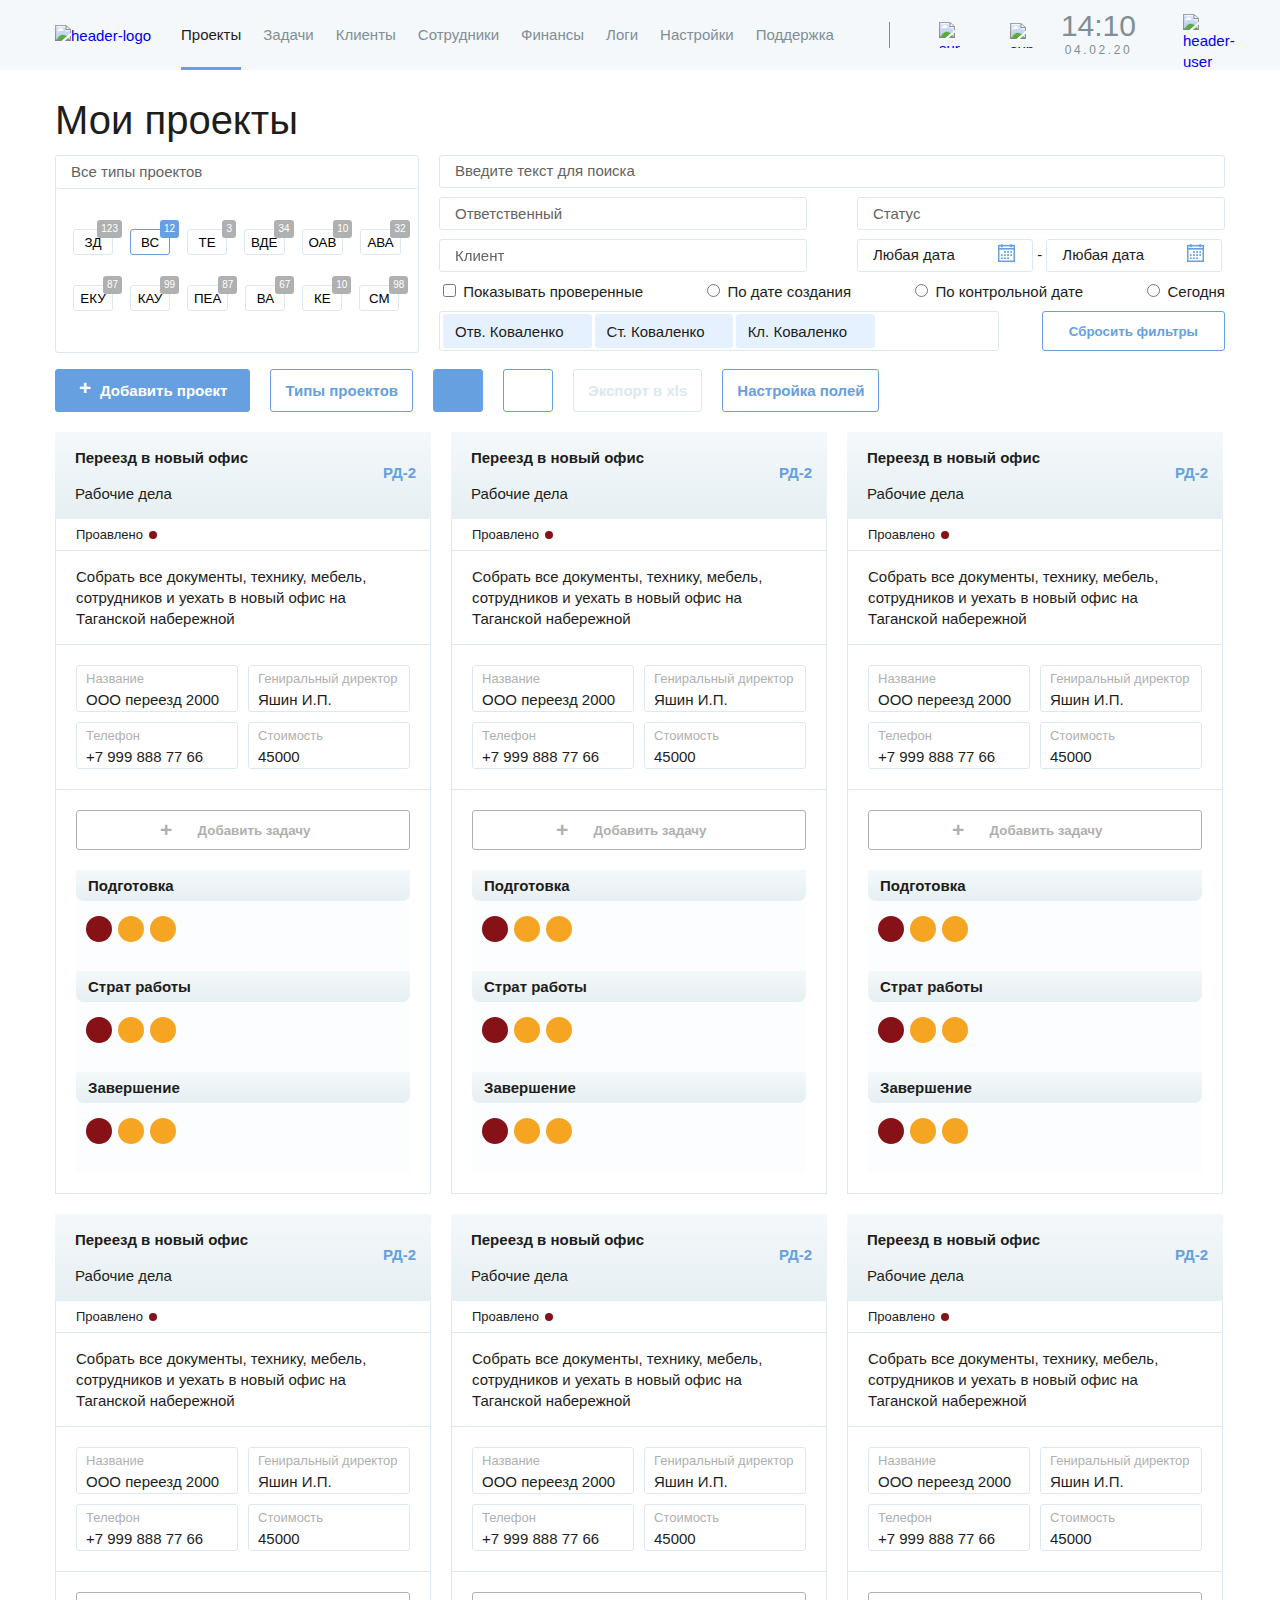
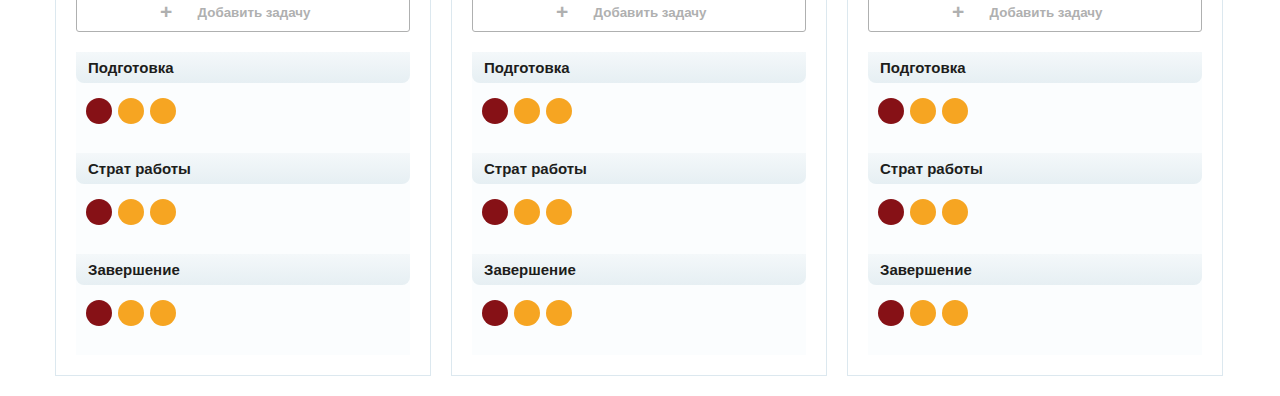
==== commit f0aae76f: "add mobile tasks, add-project pages" ====
--- a/index.html
+++ b/index.html
@@ -134,107 +134,86 @@
                     <button type="button" class="projects__form-area-btn">
                       ЗД
                       <span class="projects__btn-counter">
+                        123
+                      </span>
+                    </button>
+
+                    <button type="button" class="projects__form-area-btn projects__form-area-btn--active">
+                      ВС
+                      <span class="projects__btn-counter">
+                        12
+                      </span>
+                    </button>
+
+                    <button type="button" class="projects__form-area-btn">
+                      ТЕ
+                      <span class="projects__btn-counter">
+                        3
+                      </span>
+                    </button>
+
+                    <button type="button" class="projects__form-area-btn">
+                      ВДЕ
+                      <span class="projects__btn-counter">
+                        34
+                      </span>
+                    </button>
+
+                    <button type="button" class="projects__form-area-btn">
+                      ОАВ                      <span class="projects__btn-counter">
                         10
                       </span>
                     </button>
 
-                    <button type="button" class="projects__form-area-btn projects__form-area-btn--active">
-                      ЗД
+                    <button type="button" class="projects__form-area-btn">
+                      АВА
+                      <span class="projects__btn-counter">
+                        32
+                      </span>
+                    </button>
+
+                    <button type="button" class="projects__form-area-btn">
+                      ЕКУ
+                      <span class="projects__btn-counter">
+                        87
+                      </span>
+                    </button>
+
+                    <button type="button" class="projects__form-area-btn">
+                      КАУ
+                      <span class="projects__btn-counter">
+                        99
+                      </span>
+                    </button>
+
+                    <button type="button" class="projects__form-area-btn">
+                      ПЕА
+                      <span class="projects__btn-counter">
+                        87
+                      </span>
+                    </button>
+
+                    <button type="button" class="projects__form-area-btn">
+                      ВА
+                      <span class="projects__btn-counter">
+                        67
+                      </span>
+                    </button>
+
+                    <button type="button" class="projects__form-area-btn">
+                      КЕ
                       <span class="projects__btn-counter">
                         10
                       </span>
                     </button>
 
                     <button type="button" class="projects__form-area-btn">
-                      ЗД
+                      СМ
                       <span class="projects__btn-counter">
-                        10
+                        98
                       </span>
                     </button>
 
-                    <button type="button" class="projects__form-area-btn">
-                      ЗД
-                      <span class="projects__btn-counter">
-                        10
-                      </span>
-                    </button>
-
-                    <button type="button" class="projects__form-area-btn">
-                      ЗД
-                      <span class="projects__btn-counter">
-                        10
-                      </span>
-                    </button>
-
-                    <button type="button" class="projects__form-area-btn">
-                      ЗД
-                      <span class="projects__btn-counter">
-                        10
-                      </span>
-                    </button>
-
-                    <button type="button" class="projects__form-area-btn">
-                      ЗД
-                      <span class="projects__btn-counter">
-                        10
-                      </span>
-                    </button>
-
-                    <button type="button" class="projects__form-area-btn">
-                      ЗД
-                      <span class="projects__btn-counter">
-                        10
-                      </span>
-                    </button>
-
-                    <button type="button" class="projects__form-area-btn">
-                      ЗД
-                      <span class="projects__btn-counter">
-                        10
-                      </span>
-                    </button>
-
-                    <button type="button" class="projects__form-area-btn">
-                      ЗД
-                      <span class="projects__btn-counter">
-                        10
-                      </span>
-                    </button>
-
-                    <button type="button" class="projects__form-area-btn">
-                      ЗД
-                      <span class="projects__btn-counter">
-                        10
-                      </span>
-                    </button>
-
-                    <button type="button" class="projects__form-area-btn">
-                      ЗД
-                      <span class="projects__btn-counter">
-                        10
-                      </span>
-                    </button>
-
-                    <button type="button" class="projects__form-area-btn">
-                      ЗД
-                      <span class="projects__btn-counter">
-                        10
-                      </span>
-                    </button>
-
-                    <button type="button" class="projects__form-area-btn">
-                      ЗД
-                      <span class="projects__btn-counter">
-                        10
-                      </span>
-                    </button>
-
-                    <button type="button" class="projects__form-area-btn">
-                      ЗД
-                      <span class="projects__btn-counter">
-                        10
-                      </span>
-                    </button>
                   </div>
 
                 </fieldset>
@@ -330,13 +309,13 @@
                         <button type="button" class="projects__employee-name-close"></button>
                       </div>
 
-                      <div class="projects__employee projects__employee--date">
+                      <!-- <div class="projects__employee projects__employee--date">
                         <span class="projects__employee-txt">Н.</span>
                         <span class="projects__employee-name">Дата</span>
                         <span class="projects__employee-txt"> - К.</span>
                         <span class="projects__employee-name">Дата</span>
                         <button type="button" class="projects__employee-name-close"></button>
-                      </div>
+                      </div> -->
                     </div>
                     <button type="button" class="projects__employee-close">Закрыть</button>
                     <button type="reset" class="projects__employee-reset-btn">
@@ -506,7 +485,7 @@
                     <ul class="result__item-tracking-controls-list">
                       <li class="result__item-tracking-controls-item">
                         <button type="button" class="result__tracking-btn result__tracking-btn--red"></button>
-                        <div class="result__item-tracking-item__popup-active-project popup-completion-project">
+                        <div class="result__item-tracking-popup-active-project popup-completion-project">
                           <p class="popup-active-project__title-row">
                             Следущая задача
                           </p>
@@ -570,7 +549,7 @@
 
                       <li class="result__item-tracking-controls-item">
                         <button type="button" class="result__tracking-btn result__tracking-btn--orange"></button>
-                        <div class="result__item-tracking-item__popup-waiting-completion-project popup-completion-project">
+                        <div class="result__item-tracking-popup-waiting-completion-project popup-completion-project">
                           <p class="popup-active-project__title-row">
                             Текущая задача
                           </p>
@@ -607,7 +586,7 @@
 
                       <li class="result__item-tracking-controls-item">
                         <button type="button" class="result__tracking-btn result__tracking-btn--orange"></button>
-                        <div class="result__item-tracking-item__popup-waiting-completion-project popup-completion-project">
+                        <div class="result__item-tracking-popup-waiting-completion-project popup-completion-project">
                           <p class="popup-active-project__title-row">
                             Текущая задача
                           </p>
@@ -651,7 +630,7 @@
                     <ul class="result__item-tracking-controls-list">
                       <li class="result__item-tracking-controls-item">
                         <button type="button" class="result__tracking-btn result__tracking-btn--red"></button>
-                        <div class="result__item-tracking-item__popup-active-project popup-completion-project">
+                        <div class="result__item-tracking-popup-active-project popup-completion-project">
                           <p class="popup-active-project__title-row">
                             Следущая задача
                           </p>
@@ -715,7 +694,7 @@
 
                       <li class="result__item-tracking-controls-item">
                         <button type="button" class="result__tracking-btn result__tracking-btn--orange"></button>
-                        <div class="result__item-tracking-item__popup-waiting-completion-project popup-completion-project">
+                        <div class="result__item-tracking-popup-waiting-completion-project popup-completion-project">
                           <p class="popup-active-project__title-row">
                             Текущая задача
                           </p>
@@ -752,7 +731,7 @@
 
                       <li class="result__item-tracking-controls-item">
                         <button type="button" class="result__tracking-btn result__tracking-btn--orange"></button>
-                        <div class="result__item-tracking-item__popup-waiting-completion-project popup-completion-project">
+                        <div class="result__item-tracking-popup-waiting-completion-project popup-completion-project">
                           <p class="popup-active-project__title-row">
                             Текущая задача
                           </p>
@@ -796,7 +775,7 @@
                     <ul class="result__item-tracking-controls-list">
                       <li class="result__item-tracking-controls-item">
                         <button type="button" class="result__tracking-btn result__tracking-btn--red"></button>
-                        <div class="result__item-tracking-item__popup-active-project popup-completion-project">
+                        <div class="result__item-tracking-popup-active-project popup-completion-project">
                           <p class="popup-active-project__title-row">
                             Следущая задача
                           </p>
@@ -860,7 +839,7 @@
 
                       <li class="result__item-tracking-controls-item">
                         <button type="button" class="result__tracking-btn result__tracking-btn--orange"></button>
-                        <div class="result__item-tracking-item__popup-waiting-completion-project popup-completion-project">
+                        <div class="result__item-tracking-popup-waiting-completion-project popup-completion-project">
                           <p class="popup-active-project__title-row">
                             Текущая задача
                           </p>
@@ -897,7 +876,7 @@
 
                       <li class="result__item-tracking-controls-item">
                         <button type="button" class="result__tracking-btn result__tracking-btn--orange"></button>
-                        <div class="result__item-tracking-item__popup-waiting-completion-project popup-completion-project">
+                        <div class="result__item-tracking-popup-waiting-completion-project popup-completion-project">
                           <p class="popup-active-project__title-row">
                             Текущая задача
                           </p>
@@ -933,6 +912,361 @@
                       </li>
                     </ul>
                   </li>
+                </ul>
+              </div>
+
+              <div class="result__item">
+                <div class="result__item-title-row">
+                  <a href="project.html" class="result__item-title">
+                    Переезд в новый офис
+                  </a>
+                  <span class="result__item-type">
+                    РД-2
+                  </span>
+                  <span class="result__item-type-full-txt">
+                    Рабочие дела
+                  </span>
+                </div>
+
+                <div class="result__status result__status--failed">
+                  <span class="result__status-txt">Проавлено</span>
+                </div>
+
+                <ul class="result__item-info-list">
+                  <li class="result__item-info-element result__item-info-element--essence">
+                    <span class="result__tile-title">Суть</span>
+                    <p class="result__item-info-txt">
+                      Собрать все документы,
+                      технику, мебель, сотрудников
+                      и уехать в новый офис на
+                      Таганской набережной
+                    </p>
+                  </li>
+
+                  <li class="result__item-info-element result__item-info-element--name">
+                    <span class="result__tile-title">Название</span>
+                    <p class="result__item-info-txt">
+                      OOO переезд 2000
+                    </p>
+                  </li>
+
+                  <li class="result__item-info-element result__item-info-element--boss">
+                    <span class="result__tile-title">Гениральный директор</span>
+                    <p class="result__item-info-txt">
+                      Яшин И.П.
+                    </p>
+                  </li>
+
+                  <li class="result__item-info-element result__item-info-element--telephone">
+                    <span class="result__tile-title">Телефон</span>
+                    <p class="result__item-info-txt">
+                      +7 999 888 77 66
+                    </p>
+                  </li>
+
+                  <li class="result__item-info-element result__item-info-element--price">
+                    <span class="result__tile-title">Стоимость</span>
+                    <p class="result__item-info-txt">
+                      45000
+                    </p>
+                  </li>
+                </ul>
+
+                <div class="result__add-new-btn-wrapper">
+                  <button type="button" class="result__add-new-btn">Добавить задачу</button>
+                </div>
+
+                <ul class="result__item-tracking-list">
+                  <li class="result__item-tracking-item">
+                    <div class="result__item-tracking-title">
+                      Подготовка
+                    </div>
+                    <ul class="result__item-tracking-controls-list">
+                      <li class="result__item-tracking-controls-item">
+                        <button type="button" class="result__tracking-btn result__tracking-btn--red"></button>
+                        <div class="result__item-tracking-popup-active-project popup-completion-project">
+                          <p class="popup-active-project__title-row">
+                            Следущая задача
+                          </p>
+                          <div class="popup-active-project__wrapper">
+                            <div class="popup-active-project__status">
+                              <b>Статус</b>
+                              <span>Провалена</span>
+                            </div>
+                            <div class="popup-active-project__date">
+                              <b>Контрольная дата</b>
+                              <span>12.08.2020</span>
+                            </div>
+                            <div class="popup-active-project__reminder">
+                              <b>Напоминание</b>
+                              <input type="checkbox" class="checkbox-reminder" id="checkbox-reminder-3">
+                              <label for="checkbox-reminder-3"></label>
+                              <span>12 : 00</span>
+                              <span>e-mail</span>
+                              <span>telegram</span>
+                            </div>
+                            <div class="popup-active-project__task">
+                              <b>Задача</b>
+                              <span>Купить сосики и кетчуп</span>
+                            </div>
+                          </div>
+                          <div class="popup-active-project__wrapper">
+                            <div class="popup-active-project__responsible">
+                              <b>Задача</b>
+                              <span>Антон Городецкий</span>
+                            </div>
+                            <div class="popup-active-project__audio">
+                              <b>Комментаий</b>
+                              <span>слушать комментарий</span>
+                              <audio src="URL" controls=""></audio>
+                            </div>
+                            <div class="popup-active-project__files">
+                              <b>Файлы и документы</b>
+                              <ul>
+                                <li>файл</li>
+                                <li>Документ</li>
+                              </ul>
+                            </div>
+                          </div>
+                          <div class="popup-active-project__wrapper-bottom">
+                            <div class="popup-active-project__actided-wrapper">
+                              <button type="button" class="popup-active-project__btn-not-reactive">Реактивировать</button>
+                              <button type="button" class="popup-active-project__checked">Проверено, не сделано</button>
+                            </div>
+
+                            <div class="popup-active-project__edit-wrapper controls">
+                              <a href="#" class="controls__edit-btn edit-btn">
+                                <span class="vis-hidd">кнопка редактировать</span>
+                              </a>
+                              <a href="#" class="controls__close-btn close-btn close-btn--red">
+                                <span class="vis-hidd">кнопка закрыть</span>
+                              </a>
+                            </div>
+                          </div>
+                        </div>
+                      </li>
+
+                      <li class="result__item-tracking-controls-item">
+                        <button type="button" class="result__tracking-btn result__tracking-btn--orange"></button>
+                        <div class="result__item-tracking-popup-waiting-completion-project popup-completion-project">
+                          <p class="popup-active-project__title-row">
+                            Текущая задача
+                          </p>
+                          <div class="popup-active-project__wrapper">
+                            <div class="popup-active-project__status">
+                              <b>Статус</b>
+                              <span>Провалена</span>
+                            </div>
+                            <div class="popup-active-project__date">
+                              <b>Контрольная дата</b>
+                              <span>12.08.2020</span>
+                            </div>
+                            <div class="popup-active-project__task">
+                              <b>Задача</b>
+                              <span>Купить сосики и кетчуп</span>
+                            </div>
+                          </div>
+                          <div class="popup-active-project__wrapper">
+                            <div class="popup-active-project__responsible">
+                              <b>Задача</b>
+                              <span>Антон Городецкий</span>
+                            </div>
+                            <div class="popup-active-project__files">
+                              <b>Файлы и документы</b>
+                              <ul>
+                                <li>файл</li>
+                                <li>Документ</li>
+                              </ul>
+                            </div>
+                          </div>
+
+                        </div>
+                      </li>
+
+                      <li class="result__item-tracking-controls-item">
+                        <button type="button" class="result__tracking-btn result__tracking-btn--orange"></button>
+                        <div class="result__item-tracking-popup-waiting-completion-project popup-completion-project">
+                          <p class="popup-active-project__title-row">
+                            Текущая задача
+                          </p>
+                          <div class="popup-active-project__wrapper">
+                            <div class="popup-active-project__status">
+                              <b>Статус</b>
+                              <span>Провалена</span>
+                            </div>
+                            <div class="popup-active-project__date">
+                              <b>Контрольная дата</b>
+                              <span>12.08.2020</span>
+                            </div>
+                            <div class="popup-active-project__task">
+                              <b>Задача</b>
+                              <span>Купить сосики и кетчуп</span>
+                            </div>
+                          </div>
+                          <div class="popup-active-project__wrapper">
+                            <div class="popup-active-project__responsible">
+                              <b>Задача</b>
+                              <span>Антон Городецкий</span>
+                            </div>
+                            <div class="popup-active-project__files">
+                              <b>Файлы и документы</b>
+                              <ul>
+                                <li>файл</li>
+                                <li>Документ</li>
+                              </ul>
+                            </div>
+                          </div>
+
+                        </div>
+                      </li>
+                    </ul>
+                  </li>
+
+                  <li class="result__item-tracking-item">
+                    <div class="result__item-tracking-title">
+                      Страт работы
+                    </div>
+                    <ul class="result__item-tracking-controls-list">
+                      <li class="result__item-tracking-controls-item">
+                        <button type="button" class="result__tracking-btn result__tracking-btn--red"></button>
+                        <div class="result__item-tracking-popup-active-project popup-completion-project">
+                          <p class="popup-active-project__title-row">
+                            Следущая задача
+                          </p>
+                          <div class="popup-active-project__wrapper">
+                            <div class="popup-active-project__status">
+                              <b>Статус</b>
+                              <span>Провалена</span>
+                            </div>
+                            <div class="popup-active-project__date">
+                              <b>Контрольная дата</b>
+                              <span>12.08.2020</span>
+                            </div>
+                            <div class="popup-active-project__reminder">
+                              <b>Напоминание</b>
+                              <input type="checkbox" class="checkbox-reminder" id="checkbox-reminder-1">
+                              <label for="checkbox-reminder-1"></label>
+                              <span>12 : 00</span>
+                              <span>e-mail</span>
+                              <span>telegram</span>
+                            </div>
+                            <div class="popup-active-project__task">
+                              <b>Задача</b>
+                              <span>Купить сосики и кетчуп</span>
+                            </div>
+                          </div>
+                          <div class="popup-active-project__wrapper">
+                            <div class="popup-active-project__responsible">
+                              <b>Задача</b>
+                              <span>Антон Городецкий</span>
+                            </div>
+                            <div class="popup-active-project__audio">
+                              <b>Комментаий</b>
+                              <span>слушать комментарий</span>
+                              <audio src="URL" controls=""></audio>
+                            </div>
+                            <div class="popup-active-project__files">
+                              <b>Файлы и документы</b>
+                              <ul>
+                                <li>файл</li>
+                                <li>Документ</li>
+                              </ul>
+                            </div>
+                          </div>
+                          <div class="popup-active-project__wrapper-bottom">
+                            <div class="popup-active-project__actided-wrapper">
+                              <button type="button" class="popup-active-project__btn-not-reactive">Реактивировать</button>
+                              <button type="button" class="popup-active-project__checked">Проверено, не сделано</button>
+                            </div>
+
+                            <div class="popup-active-project__edit-wrapper controls">
+                              <a href="#" class="controls__edit-btn edit-btn">
+                                <span class="vis-hidd">кнопка редактировать</span>
+                              </a>
+                              <a href="#" class="controls__close-btn close-btn close-btn--red">
+                                <span class="vis-hidd">кнопка закрыть</span>
+                              </a>
+                            </div>
+                          </div>
+                        </div>
+                      </li>
+
+                      <li class="result__item-tracking-controls-item">
+                        <button type="button" class="result__tracking-btn result__tracking-btn--orange"></button>
+                        <div class="result__item-tracking-popup-waiting-completion-project popup-completion-project">
+                          <p class="popup-active-project__title-row">
+                            Текущая задача
+                          </p>
+                          <div class="popup-active-project__wrapper">
+                            <div class="popup-active-project__status">
+                              <b>Статус</b>
+                              <span>Провалена</span>
+                            </div>
+                            <div class="popup-active-project__date">
+                              <b>Контрольная дата</b>
+                              <span>12.08.2020</span>
+                            </div>
+                            <div class="popup-active-project__task">
+                              <b>Задача</b>
+                              <span>Купить сосики и кетчуп</span>
+                            </div>
+                          </div>
+                          <div class="popup-active-project__wrapper">
+                            <div class="popup-active-project__responsible">
+                              <b>Задача</b>
+                              <span>Антон Городецкий</span>
+                            </div>
+                            <div class="popup-active-project__files">
+                              <b>Файлы и документы</b>
+                              <ul>
+                                <li>файл</li>
+                                <li>Документ</li>
+                              </ul>
+                            </div>
+                          </div>
+
+                        </div>
+                      </li>
+
+                      <li class="result__item-tracking-controls-item">
+                        <button type="button" class="result__tracking-btn result__tracking-btn--orange"></button>
+                        <div class="result__item-tracking-popup-waiting-completion-project popup-completion-project">
+                          <p class="popup-active-project__title-row">
+                            Текущая задача
+                          </p>
+                          <div class="popup-active-project__wrapper">
+                            <div class="popup-active-project__status">
+                              <b>Статус</b>
+                              <span>Провалена</span>
+                            </div>
+                            <div class="popup-active-project__date">
+                              <b>Контрольная дата</b>
+                              <span>12.08.2020</span>
+                            </div>
+                            <div class="popup-active-project__task">
+                              <b>Задача</b>
+                              <span>Купить сосики и кетчуп</span>
+                            </div>
+                          </div>
+                          <div class="popup-active-project__wrapper">
+                            <div class="popup-active-project__responsible">
+                              <b>Задача</b>
+                              <span>Антон Городецкий</span>
+                            </div>
+                            <div class="popup-active-project__files">
+                              <b>Файлы и документы</b>
+                              <ul>
+                                <li>файл</li>
+                                <li>Документ</li>
+                              </ul>
+                            </div>
+                          </div>
+
+                        </div>
+                      </li>
+                    </ul>
+                  </li>
+
                   <li class="result__item-tracking-item">
                     <div class="result__item-tracking-title">
                       Завершение
@@ -940,7 +1274,7 @@
                     <ul class="result__item-tracking-controls-list">
                       <li class="result__item-tracking-controls-item">
                         <button type="button" class="result__tracking-btn result__tracking-btn--red"></button>
-                        <div class="result__item-tracking-item__popup-active-project popup-completion-project">
+                        <div class="result__item-tracking-popup-active-project popup-completion-project">
                           <p class="popup-active-project__title-row">
                             Следущая задача
                           </p>
@@ -1004,7 +1338,7 @@
 
                       <li class="result__item-tracking-controls-item">
                         <button type="button" class="result__tracking-btn result__tracking-btn--orange"></button>
-                        <div class="result__item-tracking-item__popup-waiting-completion-project popup-completion-project">
+                        <div class="result__item-tracking-popup-waiting-completion-project popup-completion-project">
                           <p class="popup-active-project__title-row">
                             Текущая задача
                           </p>
@@ -1041,7 +1375,7 @@
 
                       <li class="result__item-tracking-controls-item">
                         <button type="button" class="result__tracking-btn result__tracking-btn--orange"></button>
-                        <div class="result__item-tracking-item__popup-waiting-completion-project popup-completion-project">
+                        <div class="result__item-tracking-popup-waiting-completion-project popup-completion-project">
                           <p class="popup-active-project__title-row">
                             Текущая задача
                           </p>
@@ -1076,14 +1410,370 @@
                         </div>
                       </li>
                     </ul>
-                  </li> <li class="result__item-tracking-item">
+                  </li>
+                </ul>
+              </div>
+
+              <div class="result__item">
+                <div class="result__item-title-row">
+                  <a href="project.html" class="result__item-title">
+                    Переезд в новый офис
+                  </a>
+                  <span class="result__item-type">
+                    РД-2
+                  </span>
+                  <span class="result__item-type-full-txt">
+                    Рабочие дела
+                  </span>
+                </div>
+
+                <div class="result__status result__status--failed">
+                  <span class="result__status-txt">Проавлено</span>
+                </div>
+
+                <ul class="result__item-info-list">
+                  <li class="result__item-info-element result__item-info-element--essence">
+                    <span class="result__tile-title">Суть</span>
+                    <p class="result__item-info-txt">
+                      Собрать все документы,
+                      технику, мебель, сотрудников
+                      и уехать в новый офис на
+                      Таганской набережной
+                    </p>
+                  </li>
+
+                  <li class="result__item-info-element result__item-info-element--name">
+                    <span class="result__tile-title">Название</span>
+                    <p class="result__item-info-txt">
+                      OOO переезд 2000
+                    </p>
+                  </li>
+
+                  <li class="result__item-info-element result__item-info-element--boss">
+                    <span class="result__tile-title">Гениральный директор</span>
+                    <p class="result__item-info-txt">
+                      Яшин И.П.
+                    </p>
+                  </li>
+
+                  <li class="result__item-info-element result__item-info-element--telephone">
+                    <span class="result__tile-title">Телефон</span>
+                    <p class="result__item-info-txt">
+                      +7 999 888 77 66
+                    </p>
+                  </li>
+
+                  <li class="result__item-info-element result__item-info-element--price">
+                    <span class="result__tile-title">Стоимость</span>
+                    <p class="result__item-info-txt">
+                      45000
+                    </p>
+                  </li>
+                </ul>
+
+                <div class="result__add-new-btn-wrapper">
+                  <button type="button" class="result__add-new-btn">Добавить задачу</button>
+                </div>
+
+                <ul class="result__item-tracking-list">
+                  <li class="result__item-tracking-item">
+                    <div class="result__item-tracking-title">
+                      Подготовка
+                    </div>
+                    <ul class="result__item-tracking-controls-list">
+                      <li class="result__item-tracking-controls-item">
+                        <button type="button" class="result__tracking-btn result__tracking-btn--red"></button>
+                        <div class="result__item-tracking-popup-active-project popup-completion-project">
+                          <p class="popup-active-project__title-row">
+                            Следущая задача
+                          </p>
+                          <div class="popup-active-project__wrapper">
+                            <div class="popup-active-project__status">
+                              <b>Статус</b>
+                              <span>Провалена</span>
+                            </div>
+                            <div class="popup-active-project__date">
+                              <b>Контрольная дата</b>
+                              <span>12.08.2020</span>
+                            </div>
+                            <div class="popup-active-project__reminder">
+                              <b>Напоминание</b>
+                              <input type="checkbox" class="checkbox-reminder" id="checkbox-reminder-3">
+                              <label for="checkbox-reminder-3"></label>
+                              <span>12 : 00</span>
+                              <span>e-mail</span>
+                              <span>telegram</span>
+                            </div>
+                            <div class="popup-active-project__task">
+                              <b>Задача</b>
+                              <span>Купить сосики и кетчуп</span>
+                            </div>
+                          </div>
+                          <div class="popup-active-project__wrapper">
+                            <div class="popup-active-project__responsible">
+                              <b>Задача</b>
+                              <span>Антон Городецкий</span>
+                            </div>
+                            <div class="popup-active-project__audio">
+                              <b>Комментаий</b>
+                              <span>слушать комментарий</span>
+                              <audio src="URL" controls=""></audio>
+                            </div>
+                            <div class="popup-active-project__files">
+                              <b>Файлы и документы</b>
+                              <ul>
+                                <li>файл</li>
+                                <li>Документ</li>
+                              </ul>
+                            </div>
+                          </div>
+                          <div class="popup-active-project__wrapper-bottom">
+                            <div class="popup-active-project__actided-wrapper">
+                              <button type="button" class="popup-active-project__btn-not-reactive">Реактивировать</button>
+                              <button type="button" class="popup-active-project__checked">Проверено, не сделано</button>
+                            </div>
+
+                            <div class="popup-active-project__edit-wrapper controls">
+                              <a href="#" class="controls__edit-btn edit-btn">
+                                <span class="vis-hidd">кнопка редактировать</span>
+                              </a>
+                              <a href="#" class="controls__close-btn close-btn close-btn--red">
+                                <span class="vis-hidd">кнопка закрыть</span>
+                              </a>
+                            </div>
+                          </div>
+                        </div>
+                      </li>
+
+                      <li class="result__item-tracking-controls-item">
+                        <button type="button" class="result__tracking-btn result__tracking-btn--orange"></button>
+                        <div class="result__item-tracking-popup-waiting-completion-project popup-completion-project">
+                          <p class="popup-active-project__title-row">
+                            Текущая задача
+                          </p>
+                          <div class="popup-active-project__wrapper">
+                            <div class="popup-active-project__status">
+                              <b>Статус</b>
+                              <span>Провалена</span>
+                            </div>
+                            <div class="popup-active-project__date">
+                              <b>Контрольная дата</b>
+                              <span>12.08.2020</span>
+                            </div>
+                            <div class="popup-active-project__task">
+                              <b>Задача</b>
+                              <span>Купить сосики и кетчуп</span>
+                            </div>
+                          </div>
+                          <div class="popup-active-project__wrapper">
+                            <div class="popup-active-project__responsible">
+                              <b>Задача</b>
+                              <span>Антон Городецкий</span>
+                            </div>
+                            <div class="popup-active-project__files">
+                              <b>Файлы и документы</b>
+                              <ul>
+                                <li>файл</li>
+                                <li>Документ</li>
+                              </ul>
+                            </div>
+                          </div>
+
+                        </div>
+                      </li>
+
+                      <li class="result__item-tracking-controls-item">
+                        <button type="button" class="result__tracking-btn result__tracking-btn--orange"></button>
+                        <div class="result__item-tracking-popup-waiting-completion-project popup-completion-project">
+                          <p class="popup-active-project__title-row">
+                            Текущая задача
+                          </p>
+                          <div class="popup-active-project__wrapper">
+                            <div class="popup-active-project__status">
+                              <b>Статус</b>
+                              <span>Провалена</span>
+                            </div>
+                            <div class="popup-active-project__date">
+                              <b>Контрольная дата</b>
+                              <span>12.08.2020</span>
+                            </div>
+                            <div class="popup-active-project__task">
+                              <b>Задача</b>
+                              <span>Купить сосики и кетчуп</span>
+                            </div>
+                          </div>
+                          <div class="popup-active-project__wrapper">
+                            <div class="popup-active-project__responsible">
+                              <b>Задача</b>
+                              <span>Антон Городецкий</span>
+                            </div>
+                            <div class="popup-active-project__files">
+                              <b>Файлы и документы</b>
+                              <ul>
+                                <li>файл</li>
+                                <li>Документ</li>
+                              </ul>
+                            </div>
+                          </div>
+
+                        </div>
+                      </li>
+                    </ul>
+                  </li>
+
+                  <li class="result__item-tracking-item">
+                    <div class="result__item-tracking-title">
+                      Страт работы
+                    </div>
+                    <ul class="result__item-tracking-controls-list">
+                      <li class="result__item-tracking-controls-item">
+                        <button type="button" class="result__tracking-btn result__tracking-btn--red"></button>
+                        <div class="result__item-tracking-popup-active-project popup-completion-project">
+                          <p class="popup-active-project__title-row">
+                            Следущая задача
+                          </p>
+                          <div class="popup-active-project__wrapper">
+                            <div class="popup-active-project__status">
+                              <b>Статус</b>
+                              <span>Провалена</span>
+                            </div>
+                            <div class="popup-active-project__date">
+                              <b>Контрольная дата</b>
+                              <span>12.08.2020</span>
+                            </div>
+                            <div class="popup-active-project__reminder">
+                              <b>Напоминание</b>
+                              <input type="checkbox" class="checkbox-reminder" id="checkbox-reminder-1">
+                              <label for="checkbox-reminder-1"></label>
+                              <span>12 : 00</span>
+                              <span>e-mail</span>
+                              <span>telegram</span>
+                            </div>
+                            <div class="popup-active-project__task">
+                              <b>Задача</b>
+                              <span>Купить сосики и кетчуп</span>
+                            </div>
+                          </div>
+                          <div class="popup-active-project__wrapper">
+                            <div class="popup-active-project__responsible">
+                              <b>Задача</b>
+                              <span>Антон Городецкий</span>
+                            </div>
+                            <div class="popup-active-project__audio">
+                              <b>Комментаий</b>
+                              <span>слушать комментарий</span>
+                              <audio src="URL" controls=""></audio>
+                            </div>
+                            <div class="popup-active-project__files">
+                              <b>Файлы и документы</b>
+                              <ul>
+                                <li>файл</li>
+                                <li>Документ</li>
+                              </ul>
+                            </div>
+                          </div>
+                          <div class="popup-active-project__wrapper-bottom">
+                            <div class="popup-active-project__actided-wrapper">
+                              <button type="button" class="popup-active-project__btn-not-reactive">Реактивировать</button>
+                              <button type="button" class="popup-active-project__checked">Проверено, не сделано</button>
+                            </div>
+
+                            <div class="popup-active-project__edit-wrapper controls">
+                              <a href="#" class="controls__edit-btn edit-btn">
+                                <span class="vis-hidd">кнопка редактировать</span>
+                              </a>
+                              <a href="#" class="controls__close-btn close-btn close-btn--red">
+                                <span class="vis-hidd">кнопка закрыть</span>
+                              </a>
+                            </div>
+                          </div>
+                        </div>
+                      </li>
+
+                      <li class="result__item-tracking-controls-item">
+                        <button type="button" class="result__tracking-btn result__tracking-btn--orange"></button>
+                        <div class="result__item-tracking-popup-waiting-completion-project popup-completion-project">
+                          <p class="popup-active-project__title-row">
+                            Текущая задача
+                          </p>
+                          <div class="popup-active-project__wrapper">
+                            <div class="popup-active-project__status">
+                              <b>Статус</b>
+                              <span>Провалена</span>
+                            </div>
+                            <div class="popup-active-project__date">
+                              <b>Контрольная дата</b>
+                              <span>12.08.2020</span>
+                            </div>
+                            <div class="popup-active-project__task">
+                              <b>Задача</b>
+                              <span>Купить сосики и кетчуп</span>
+                            </div>
+                          </div>
+                          <div class="popup-active-project__wrapper">
+                            <div class="popup-active-project__responsible">
+                              <b>Задача</b>
+                              <span>Антон Городецкий</span>
+                            </div>
+                            <div class="popup-active-project__files">
+                              <b>Файлы и документы</b>
+                              <ul>
+                                <li>файл</li>
+                                <li>Документ</li>
+                              </ul>
+                            </div>
+                          </div>
+
+                        </div>
+                      </li>
+
+                      <li class="result__item-tracking-controls-item">
+                        <button type="button" class="result__tracking-btn result__tracking-btn--orange"></button>
+                        <div class="result__item-tracking-popup-waiting-completion-project popup-completion-project">
+                          <p class="popup-active-project__title-row">
+                            Текущая задача
+                          </p>
+                          <div class="popup-active-project__wrapper">
+                            <div class="popup-active-project__status">
+                              <b>Статус</b>
+                              <span>Провалена</span>
+                            </div>
+                            <div class="popup-active-project__date">
+                              <b>Контрольная дата</b>
+                              <span>12.08.2020</span>
+                            </div>
+                            <div class="popup-active-project__task">
+                              <b>Задача</b>
+                              <span>Купить сосики и кетчуп</span>
+                            </div>
+                          </div>
+                          <div class="popup-active-project__wrapper">
+                            <div class="popup-active-project__responsible">
+                              <b>Задача</b>
+                              <span>Антон Городецкий</span>
+                            </div>
+                            <div class="popup-active-project__files">
+                              <b>Файлы и документы</b>
+                              <ul>
+                                <li>файл</li>
+                                <li>Документ</li>
+                              </ul>
+                            </div>
+                          </div>
+
+                        </div>
+                      </li>
+                    </ul>
+                  </li>
+
+                  <li class="result__item-tracking-item">
                     <div class="result__item-tracking-title">
                       Завершение
                     </div>
                     <ul class="result__item-tracking-controls-list">
                       <li class="result__item-tracking-controls-item">
                         <button type="button" class="result__tracking-btn result__tracking-btn--red"></button>
-                        <div class="result__item-tracking-item__popup-active-project popup-completion-project">
+                        <div class="result__item-tracking-popup-active-project popup-completion-project">
                           <p class="popup-active-project__title-row">
                             Следущая задача
                           </p>
@@ -1147,7 +1837,7 @@
 
                       <li class="result__item-tracking-controls-item">
                         <button type="button" class="result__tracking-btn result__tracking-btn--orange"></button>
-                        <div class="result__item-tracking-item__popup-waiting-completion-project popup-completion-project">
+                        <div class="result__item-tracking-popup-waiting-completion-project popup-completion-project">
                           <p class="popup-active-project__title-row">
                             Текущая задача
                           </p>
@@ -1184,7 +1874,7 @@
 
                       <li class="result__item-tracking-controls-item">
                         <button type="button" class="result__tracking-btn result__tracking-btn--orange"></button>
-                        <div class="result__item-tracking-item__popup-waiting-completion-project popup-completion-project">
+                        <div class="result__item-tracking-popup-waiting-completion-project popup-completion-project">
                           <p class="popup-active-project__title-row">
                             Текущая задача
                           </p>
@@ -1219,14 +1909,370 @@
                         </div>
                       </li>
                     </ul>
-                  </li> <li class="result__item-tracking-item">
+                  </li>
+                </ul>
+              </div>
+
+              <div class="result__item">
+                <div class="result__item-title-row">
+                  <a href="project.html" class="result__item-title">
+                    Переезд в новый офис
+                  </a>
+                  <span class="result__item-type">
+                    РД-2
+                  </span>
+                  <span class="result__item-type-full-txt">
+                    Рабочие дела
+                  </span>
+                </div>
+
+                <div class="result__status result__status--failed">
+                  <span class="result__status-txt">Проавлено</span>
+                </div>
+
+                <ul class="result__item-info-list">
+                  <li class="result__item-info-element result__item-info-element--essence">
+                    <span class="result__tile-title">Суть</span>
+                    <p class="result__item-info-txt">
+                      Собрать все документы,
+                      технику, мебель, сотрудников
+                      и уехать в новый офис на
+                      Таганской набережной
+                    </p>
+                  </li>
+
+                  <li class="result__item-info-element result__item-info-element--name">
+                    <span class="result__tile-title">Название</span>
+                    <p class="result__item-info-txt">
+                      OOO переезд 2000
+                    </p>
+                  </li>
+
+                  <li class="result__item-info-element result__item-info-element--boss">
+                    <span class="result__tile-title">Гениральный директор</span>
+                    <p class="result__item-info-txt">
+                      Яшин И.П.
+                    </p>
+                  </li>
+
+                  <li class="result__item-info-element result__item-info-element--telephone">
+                    <span class="result__tile-title">Телефон</span>
+                    <p class="result__item-info-txt">
+                      +7 999 888 77 66
+                    </p>
+                  </li>
+
+                  <li class="result__item-info-element result__item-info-element--price">
+                    <span class="result__tile-title">Стоимость</span>
+                    <p class="result__item-info-txt">
+                      45000
+                    </p>
+                  </li>
+                </ul>
+
+                <div class="result__add-new-btn-wrapper">
+                  <button type="button" class="result__add-new-btn">Добавить задачу</button>
+                </div>
+
+                <ul class="result__item-tracking-list">
+                  <li class="result__item-tracking-item">
+                    <div class="result__item-tracking-title">
+                      Подготовка
+                    </div>
+                    <ul class="result__item-tracking-controls-list">
+                      <li class="result__item-tracking-controls-item">
+                        <button type="button" class="result__tracking-btn result__tracking-btn--red"></button>
+                        <div class="result__item-tracking-popup-active-project popup-completion-project">
+                          <p class="popup-active-project__title-row">
+                            Следущая задача
+                          </p>
+                          <div class="popup-active-project__wrapper">
+                            <div class="popup-active-project__status">
+                              <b>Статус</b>
+                              <span>Провалена</span>
+                            </div>
+                            <div class="popup-active-project__date">
+                              <b>Контрольная дата</b>
+                              <span>12.08.2020</span>
+                            </div>
+                            <div class="popup-active-project__reminder">
+                              <b>Напоминание</b>
+                              <input type="checkbox" class="checkbox-reminder" id="checkbox-reminder-3">
+                              <label for="checkbox-reminder-3"></label>
+                              <span>12 : 00</span>
+                              <span>e-mail</span>
+                              <span>telegram</span>
+                            </div>
+                            <div class="popup-active-project__task">
+                              <b>Задача</b>
+                              <span>Купить сосики и кетчуп</span>
+                            </div>
+                          </div>
+                          <div class="popup-active-project__wrapper">
+                            <div class="popup-active-project__responsible">
+                              <b>Задача</b>
+                              <span>Антон Городецкий</span>
+                            </div>
+                            <div class="popup-active-project__audio">
+                              <b>Комментаий</b>
+                              <span>слушать комментарий</span>
+                              <audio src="URL" controls=""></audio>
+                            </div>
+                            <div class="popup-active-project__files">
+                              <b>Файлы и документы</b>
+                              <ul>
+                                <li>файл</li>
+                                <li>Документ</li>
+                              </ul>
+                            </div>
+                          </div>
+                          <div class="popup-active-project__wrapper-bottom">
+                            <div class="popup-active-project__actided-wrapper">
+                              <button type="button" class="popup-active-project__btn-not-reactive">Реактивировать</button>
+                              <button type="button" class="popup-active-project__checked">Проверено, не сделано</button>
+                            </div>
+
+                            <div class="popup-active-project__edit-wrapper controls">
+                              <a href="#" class="controls__edit-btn edit-btn">
+                                <span class="vis-hidd">кнопка редактировать</span>
+                              </a>
+                              <a href="#" class="controls__close-btn close-btn close-btn--red">
+                                <span class="vis-hidd">кнопка закрыть</span>
+                              </a>
+                            </div>
+                          </div>
+                        </div>
+                      </li>
+
+                      <li class="result__item-tracking-controls-item">
+                        <button type="button" class="result__tracking-btn result__tracking-btn--orange"></button>
+                        <div class="result__item-tracking-popup-waiting-completion-project popup-completion-project">
+                          <p class="popup-active-project__title-row">
+                            Текущая задача
+                          </p>
+                          <div class="popup-active-project__wrapper">
+                            <div class="popup-active-project__status">
+                              <b>Статус</b>
+                              <span>Провалена</span>
+                            </div>
+                            <div class="popup-active-project__date">
+                              <b>Контрольная дата</b>
+                              <span>12.08.2020</span>
+                            </div>
+                            <div class="popup-active-project__task">
+                              <b>Задача</b>
+                              <span>Купить сосики и кетчуп</span>
+                            </div>
+                          </div>
+                          <div class="popup-active-project__wrapper">
+                            <div class="popup-active-project__responsible">
+                              <b>Задача</b>
+                              <span>Антон Городецкий</span>
+                            </div>
+                            <div class="popup-active-project__files">
+                              <b>Файлы и документы</b>
+                              <ul>
+                                <li>файл</li>
+                                <li>Документ</li>
+                              </ul>
+                            </div>
+                          </div>
+
+                        </div>
+                      </li>
+
+                      <li class="result__item-tracking-controls-item">
+                        <button type="button" class="result__tracking-btn result__tracking-btn--orange"></button>
+                        <div class="result__item-tracking-popup-waiting-completion-project popup-completion-project">
+                          <p class="popup-active-project__title-row">
+                            Текущая задача
+                          </p>
+                          <div class="popup-active-project__wrapper">
+                            <div class="popup-active-project__status">
+                              <b>Статус</b>
+                              <span>Провалена</span>
+                            </div>
+                            <div class="popup-active-project__date">
+                              <b>Контрольная дата</b>
+                              <span>12.08.2020</span>
+                            </div>
+                            <div class="popup-active-project__task">
+                              <b>Задача</b>
+                              <span>Купить сосики и кетчуп</span>
+                            </div>
+                          </div>
+                          <div class="popup-active-project__wrapper">
+                            <div class="popup-active-project__responsible">
+                              <b>Задача</b>
+                              <span>Антон Городецкий</span>
+                            </div>
+                            <div class="popup-active-project__files">
+                              <b>Файлы и документы</b>
+                              <ul>
+                                <li>файл</li>
+                                <li>Документ</li>
+                              </ul>
+                            </div>
+                          </div>
+
+                        </div>
+                      </li>
+                    </ul>
+                  </li>
+
+                  <li class="result__item-tracking-item">
+                    <div class="result__item-tracking-title">
+                      Страт работы
+                    </div>
+                    <ul class="result__item-tracking-controls-list">
+                      <li class="result__item-tracking-controls-item">
+                        <button type="button" class="result__tracking-btn result__tracking-btn--red"></button>
+                        <div class="result__item-tracking-popup-active-project popup-completion-project">
+                          <p class="popup-active-project__title-row">
+                            Следущая задача
+                          </p>
+                          <div class="popup-active-project__wrapper">
+                            <div class="popup-active-project__status">
+                              <b>Статус</b>
+                              <span>Провалена</span>
+                            </div>
+                            <div class="popup-active-project__date">
+                              <b>Контрольная дата</b>
+                              <span>12.08.2020</span>
+                            </div>
+                            <div class="popup-active-project__reminder">
+                              <b>Напоминание</b>
+                              <input type="checkbox" class="checkbox-reminder" id="checkbox-reminder-1">
+                              <label for="checkbox-reminder-1"></label>
+                              <span>12 : 00</span>
+                              <span>e-mail</span>
+                              <span>telegram</span>
+                            </div>
+                            <div class="popup-active-project__task">
+                              <b>Задача</b>
+                              <span>Купить сосики и кетчуп</span>
+                            </div>
+                          </div>
+                          <div class="popup-active-project__wrapper">
+                            <div class="popup-active-project__responsible">
+                              <b>Задача</b>
+                              <span>Антон Городецкий</span>
+                            </div>
+                            <div class="popup-active-project__audio">
+                              <b>Комментаий</b>
+                              <span>слушать комментарий</span>
+                              <audio src="URL" controls=""></audio>
+                            </div>
+                            <div class="popup-active-project__files">
+                              <b>Файлы и документы</b>
+                              <ul>
+                                <li>файл</li>
+                                <li>Документ</li>
+                              </ul>
+                            </div>
+                          </div>
+                          <div class="popup-active-project__wrapper-bottom">
+                            <div class="popup-active-project__actided-wrapper">
+                              <button type="button" class="popup-active-project__btn-not-reactive">Реактивировать</button>
+                              <button type="button" class="popup-active-project__checked">Проверено, не сделано</button>
+                            </div>
+
+                            <div class="popup-active-project__edit-wrapper controls">
+                              <a href="#" class="controls__edit-btn edit-btn">
+                                <span class="vis-hidd">кнопка редактировать</span>
+                              </a>
+                              <a href="#" class="controls__close-btn close-btn close-btn--red">
+                                <span class="vis-hidd">кнопка закрыть</span>
+                              </a>
+                            </div>
+                          </div>
+                        </div>
+                      </li>
+
+                      <li class="result__item-tracking-controls-item">
+                        <button type="button" class="result__tracking-btn result__tracking-btn--orange"></button>
+                        <div class="result__item-tracking-popup-waiting-completion-project popup-completion-project">
+                          <p class="popup-active-project__title-row">
+                            Текущая задача
+                          </p>
+                          <div class="popup-active-project__wrapper">
+                            <div class="popup-active-project__status">
+                              <b>Статус</b>
+                              <span>Провалена</span>
+                            </div>
+                            <div class="popup-active-project__date">
+                              <b>Контрольная дата</b>
+                              <span>12.08.2020</span>
+                            </div>
+                            <div class="popup-active-project__task">
+                              <b>Задача</b>
+                              <span>Купить сосики и кетчуп</span>
+                            </div>
+                          </div>
+                          <div class="popup-active-project__wrapper">
+                            <div class="popup-active-project__responsible">
+                              <b>Задача</b>
+                              <span>Антон Городецкий</span>
+                            </div>
+                            <div class="popup-active-project__files">
+                              <b>Файлы и документы</b>
+                              <ul>
+                                <li>файл</li>
+                                <li>Документ</li>
+                              </ul>
+                            </div>
+                          </div>
+
+                        </div>
+                      </li>
+
+                      <li class="result__item-tracking-controls-item">
+                        <button type="button" class="result__tracking-btn result__tracking-btn--orange"></button>
+                        <div class="result__item-tracking-popup-waiting-completion-project popup-completion-project">
+                          <p class="popup-active-project__title-row">
+                            Текущая задача
+                          </p>
+                          <div class="popup-active-project__wrapper">
+                            <div class="popup-active-project__status">
+                              <b>Статус</b>
+                              <span>Провалена</span>
+                            </div>
+                            <div class="popup-active-project__date">
+                              <b>Контрольная дата</b>
+                              <span>12.08.2020</span>
+                            </div>
+                            <div class="popup-active-project__task">
+                              <b>Задача</b>
+                              <span>Купить сосики и кетчуп</span>
+                            </div>
+                          </div>
+                          <div class="popup-active-project__wrapper">
+                            <div class="popup-active-project__responsible">
+                              <b>Задача</b>
+                              <span>Антон Городецкий</span>
+                            </div>
+                            <div class="popup-active-project__files">
+                              <b>Файлы и документы</b>
+                              <ul>
+                                <li>файл</li>
+                                <li>Документ</li>
+                              </ul>
+                            </div>
+                          </div>
+
+                        </div>
+                      </li>
+                    </ul>
+                  </li>
+
+                  <li class="result__item-tracking-item">
                     <div class="result__item-tracking-title">
                       Завершение
                     </div>
                     <ul class="result__item-tracking-controls-list">
                       <li class="result__item-tracking-controls-item">
                         <button type="button" class="result__tracking-btn result__tracking-btn--red"></button>
-                        <div class="result__item-tracking-item__popup-active-project popup-completion-project">
+                        <div class="result__item-tracking-popup-active-project popup-completion-project">
                           <p class="popup-active-project__title-row">
                             Следущая задача
                           </p>
@@ -1290,7 +2336,7 @@
 
                       <li class="result__item-tracking-controls-item">
                         <button type="button" class="result__tracking-btn result__tracking-btn--orange"></button>
-                        <div class="result__item-tracking-item__popup-waiting-completion-project popup-completion-project">
+                        <div class="result__item-tracking-popup-waiting-completion-project popup-completion-project">
                           <p class="popup-active-project__title-row">
                             Текущая задача
                           </p>
@@ -1327,7 +2373,7 @@
 
                       <li class="result__item-tracking-controls-item">
                         <button type="button" class="result__tracking-btn result__tracking-btn--orange"></button>
-                        <div class="result__item-tracking-item__popup-waiting-completion-project popup-completion-project">
+                        <div class="result__item-tracking-popup-waiting-completion-project popup-completion-project">
                           <p class="popup-active-project__title-row">
                             Текущая задача
                           </p>
@@ -1362,14 +2408,370 @@
                         </div>
                       </li>
                     </ul>
-                  </li> <li class="result__item-tracking-item">
+                  </li>
+                </ul>
+              </div>
+
+              <div class="result__item">
+                <div class="result__item-title-row">
+                  <a href="project.html" class="result__item-title">
+                    Переезд в новый офис
+                  </a>
+                  <span class="result__item-type">
+                    РД-2
+                  </span>
+                  <span class="result__item-type-full-txt">
+                    Рабочие дела
+                  </span>
+                </div>
+
+                <div class="result__status result__status--failed">
+                  <span class="result__status-txt">Проавлено</span>
+                </div>
+
+                <ul class="result__item-info-list">
+                  <li class="result__item-info-element result__item-info-element--essence">
+                    <span class="result__tile-title">Суть</span>
+                    <p class="result__item-info-txt">
+                      Собрать все документы,
+                      технику, мебель, сотрудников
+                      и уехать в новый офис на
+                      Таганской набережной
+                    </p>
+                  </li>
+
+                  <li class="result__item-info-element result__item-info-element--name">
+                    <span class="result__tile-title">Название</span>
+                    <p class="result__item-info-txt">
+                      OOO переезд 2000
+                    </p>
+                  </li>
+
+                  <li class="result__item-info-element result__item-info-element--boss">
+                    <span class="result__tile-title">Гениральный директор</span>
+                    <p class="result__item-info-txt">
+                      Яшин И.П.
+                    </p>
+                  </li>
+
+                  <li class="result__item-info-element result__item-info-element--telephone">
+                    <span class="result__tile-title">Телефон</span>
+                    <p class="result__item-info-txt">
+                      +7 999 888 77 66
+                    </p>
+                  </li>
+
+                  <li class="result__item-info-element result__item-info-element--price">
+                    <span class="result__tile-title">Стоимость</span>
+                    <p class="result__item-info-txt">
+                      45000
+                    </p>
+                  </li>
+                </ul>
+
+                <div class="result__add-new-btn-wrapper">
+                  <button type="button" class="result__add-new-btn">Добавить задачу</button>
+                </div>
+
+                <ul class="result__item-tracking-list">
+                  <li class="result__item-tracking-item">
+                    <div class="result__item-tracking-title">
+                      Подготовка
+                    </div>
+                    <ul class="result__item-tracking-controls-list">
+                      <li class="result__item-tracking-controls-item">
+                        <button type="button" class="result__tracking-btn result__tracking-btn--red"></button>
+                        <div class="result__item-tracking-popup-active-project popup-completion-project">
+                          <p class="popup-active-project__title-row">
+                            Следущая задача
+                          </p>
+                          <div class="popup-active-project__wrapper">
+                            <div class="popup-active-project__status">
+                              <b>Статус</b>
+                              <span>Провалена</span>
+                            </div>
+                            <div class="popup-active-project__date">
+                              <b>Контрольная дата</b>
+                              <span>12.08.2020</span>
+                            </div>
+                            <div class="popup-active-project__reminder">
+                              <b>Напоминание</b>
+                              <input type="checkbox" class="checkbox-reminder" id="checkbox-reminder-3">
+                              <label for="checkbox-reminder-3"></label>
+                              <span>12 : 00</span>
+                              <span>e-mail</span>
+                              <span>telegram</span>
+                            </div>
+                            <div class="popup-active-project__task">
+                              <b>Задача</b>
+                              <span>Купить сосики и кетчуп</span>
+                            </div>
+                          </div>
+                          <div class="popup-active-project__wrapper">
+                            <div class="popup-active-project__responsible">
+                              <b>Задача</b>
+                              <span>Антон Городецкий</span>
+                            </div>
+                            <div class="popup-active-project__audio">
+                              <b>Комментаий</b>
+                              <span>слушать комментарий</span>
+                              <audio src="URL" controls=""></audio>
+                            </div>
+                            <div class="popup-active-project__files">
+                              <b>Файлы и документы</b>
+                              <ul>
+                                <li>файл</li>
+                                <li>Документ</li>
+                              </ul>
+                            </div>
+                          </div>
+                          <div class="popup-active-project__wrapper-bottom">
+                            <div class="popup-active-project__actided-wrapper">
+                              <button type="button" class="popup-active-project__btn-not-reactive">Реактивировать</button>
+                              <button type="button" class="popup-active-project__checked">Проверено, не сделано</button>
+                            </div>
+
+                            <div class="popup-active-project__edit-wrapper controls">
+                              <a href="#" class="controls__edit-btn edit-btn">
+                                <span class="vis-hidd">кнопка редактировать</span>
+                              </a>
+                              <a href="#" class="controls__close-btn close-btn close-btn--red">
+                                <span class="vis-hidd">кнопка закрыть</span>
+                              </a>
+                            </div>
+                          </div>
+                        </div>
+                      </li>
+
+                      <li class="result__item-tracking-controls-item">
+                        <button type="button" class="result__tracking-btn result__tracking-btn--orange"></button>
+                        <div class="result__item-tracking-popup-waiting-completion-project popup-completion-project">
+                          <p class="popup-active-project__title-row">
+                            Текущая задача
+                          </p>
+                          <div class="popup-active-project__wrapper">
+                            <div class="popup-active-project__status">
+                              <b>Статус</b>
+                              <span>Провалена</span>
+                            </div>
+                            <div class="popup-active-project__date">
+                              <b>Контрольная дата</b>
+                              <span>12.08.2020</span>
+                            </div>
+                            <div class="popup-active-project__task">
+                              <b>Задача</b>
+                              <span>Купить сосики и кетчуп</span>
+                            </div>
+                          </div>
+                          <div class="popup-active-project__wrapper">
+                            <div class="popup-active-project__responsible">
+                              <b>Задача</b>
+                              <span>Антон Городецкий</span>
+                            </div>
+                            <div class="popup-active-project__files">
+                              <b>Файлы и документы</b>
+                              <ul>
+                                <li>файл</li>
+                                <li>Документ</li>
+                              </ul>
+                            </div>
+                          </div>
+
+                        </div>
+                      </li>
+
+                      <li class="result__item-tracking-controls-item">
+                        <button type="button" class="result__tracking-btn result__tracking-btn--orange"></button>
+                        <div class="result__item-tracking-popup-waiting-completion-project popup-completion-project">
+                          <p class="popup-active-project__title-row">
+                            Текущая задача
+                          </p>
+                          <div class="popup-active-project__wrapper">
+                            <div class="popup-active-project__status">
+                              <b>Статус</b>
+                              <span>Провалена</span>
+                            </div>
+                            <div class="popup-active-project__date">
+                              <b>Контрольная дата</b>
+                              <span>12.08.2020</span>
+                            </div>
+                            <div class="popup-active-project__task">
+                              <b>Задача</b>
+                              <span>Купить сосики и кетчуп</span>
+                            </div>
+                          </div>
+                          <div class="popup-active-project__wrapper">
+                            <div class="popup-active-project__responsible">
+                              <b>Задача</b>
+                              <span>Антон Городецкий</span>
+                            </div>
+                            <div class="popup-active-project__files">
+                              <b>Файлы и документы</b>
+                              <ul>
+                                <li>файл</li>
+                                <li>Документ</li>
+                              </ul>
+                            </div>
+                          </div>
+
+                        </div>
+                      </li>
+                    </ul>
+                  </li>
+
+                  <li class="result__item-tracking-item">
+                    <div class="result__item-tracking-title">
+                      Страт работы
+                    </div>
+                    <ul class="result__item-tracking-controls-list">
+                      <li class="result__item-tracking-controls-item">
+                        <button type="button" class="result__tracking-btn result__tracking-btn--red"></button>
+                        <div class="result__item-tracking-popup-active-project popup-completion-project">
+                          <p class="popup-active-project__title-row">
+                            Следущая задача
+                          </p>
+                          <div class="popup-active-project__wrapper">
+                            <div class="popup-active-project__status">
+                              <b>Статус</b>
+                              <span>Провалена</span>
+                            </div>
+                            <div class="popup-active-project__date">
+                              <b>Контрольная дата</b>
+                              <span>12.08.2020</span>
+                            </div>
+                            <div class="popup-active-project__reminder">
+                              <b>Напоминание</b>
+                              <input type="checkbox" class="checkbox-reminder" id="checkbox-reminder-1">
+                              <label for="checkbox-reminder-1"></label>
+                              <span>12 : 00</span>
+                              <span>e-mail</span>
+                              <span>telegram</span>
+                            </div>
+                            <div class="popup-active-project__task">
+                              <b>Задача</b>
+                              <span>Купить сосики и кетчуп</span>
+                            </div>
+                          </div>
+                          <div class="popup-active-project__wrapper">
+                            <div class="popup-active-project__responsible">
+                              <b>Задача</b>
+                              <span>Антон Городецкий</span>
+                            </div>
+                            <div class="popup-active-project__audio">
+                              <b>Комментаий</b>
+                              <span>слушать комментарий</span>
+                              <audio src="URL" controls=""></audio>
+                            </div>
+                            <div class="popup-active-project__files">
+                              <b>Файлы и документы</b>
+                              <ul>
+                                <li>файл</li>
+                                <li>Документ</li>
+                              </ul>
+                            </div>
+                          </div>
+                          <div class="popup-active-project__wrapper-bottom">
+                            <div class="popup-active-project__actided-wrapper">
+                              <button type="button" class="popup-active-project__btn-not-reactive">Реактивировать</button>
+                              <button type="button" class="popup-active-project__checked">Проверено, не сделано</button>
+                            </div>
+
+                            <div class="popup-active-project__edit-wrapper controls">
+                              <a href="#" class="controls__edit-btn edit-btn">
+                                <span class="vis-hidd">кнопка редактировать</span>
+                              </a>
+                              <a href="#" class="controls__close-btn close-btn close-btn--red">
+                                <span class="vis-hidd">кнопка закрыть</span>
+                              </a>
+                            </div>
+                          </div>
+                        </div>
+                      </li>
+
+                      <li class="result__item-tracking-controls-item">
+                        <button type="button" class="result__tracking-btn result__tracking-btn--orange"></button>
+                        <div class="result__item-tracking-popup-waiting-completion-project popup-completion-project">
+                          <p class="popup-active-project__title-row">
+                            Текущая задача
+                          </p>
+                          <div class="popup-active-project__wrapper">
+                            <div class="popup-active-project__status">
+                              <b>Статус</b>
+                              <span>Провалена</span>
+                            </div>
+                            <div class="popup-active-project__date">
+                              <b>Контрольная дата</b>
+                              <span>12.08.2020</span>
+                            </div>
+                            <div class="popup-active-project__task">
+                              <b>Задача</b>
+                              <span>Купить сосики и кетчуп</span>
+                            </div>
+                          </div>
+                          <div class="popup-active-project__wrapper">
+                            <div class="popup-active-project__responsible">
+                              <b>Задача</b>
+                              <span>Антон Городецкий</span>
+                            </div>
+                            <div class="popup-active-project__files">
+                              <b>Файлы и документы</b>
+                              <ul>
+                                <li>файл</li>
+                                <li>Документ</li>
+                              </ul>
+                            </div>
+                          </div>
+
+                        </div>
+                      </li>
+
+                      <li class="result__item-tracking-controls-item">
+                        <button type="button" class="result__tracking-btn result__tracking-btn--orange"></button>
+                        <div class="result__item-tracking-popup-waiting-completion-project popup-completion-project">
+                          <p class="popup-active-project__title-row">
+                            Текущая задача
+                          </p>
+                          <div class="popup-active-project__wrapper">
+                            <div class="popup-active-project__status">
+                              <b>Статус</b>
+                              <span>Провалена</span>
+                            </div>
+                            <div class="popup-active-project__date">
+                              <b>Контрольная дата</b>
+                              <span>12.08.2020</span>
+                            </div>
+                            <div class="popup-active-project__task">
+                              <b>Задача</b>
+                              <span>Купить сосики и кетчуп</span>
+                            </div>
+                          </div>
+                          <div class="popup-active-project__wrapper">
+                            <div class="popup-active-project__responsible">
+                              <b>Задача</b>
+                              <span>Антон Городецкий</span>
+                            </div>
+                            <div class="popup-active-project__files">
+                              <b>Файлы и документы</b>
+                              <ul>
+                                <li>файл</li>
+                                <li>Документ</li>
+                              </ul>
+                            </div>
+                          </div>
+
+                        </div>
+                      </li>
+                    </ul>
+                  </li>
+
+                  <li class="result__item-tracking-item">
                     <div class="result__item-tracking-title">
                       Завершение
                     </div>
                     <ul class="result__item-tracking-controls-list">
                       <li class="result__item-tracking-controls-item">
                         <button type="button" class="result__tracking-btn result__tracking-btn--red"></button>
-                        <div class="result__item-tracking-item__popup-active-project popup-completion-project">
+                        <div class="result__item-tracking-popup-active-project popup-completion-project">
                           <p class="popup-active-project__title-row">
                             Следущая задача
                           </p>
@@ -1433,7 +2835,7 @@
 
                       <li class="result__item-tracking-controls-item">
                         <button type="button" class="result__tracking-btn result__tracking-btn--orange"></button>
-                        <div class="result__item-tracking-item__popup-waiting-completion-project popup-completion-project">
+                        <div class="result__item-tracking-popup-waiting-completion-project popup-completion-project">
                           <p class="popup-active-project__title-row">
                             Текущая задача
                           </p>
@@ -1470,7 +2872,7 @@
 
                       <li class="result__item-tracking-controls-item">
                         <button type="button" class="result__tracking-btn result__tracking-btn--orange"></button>
-                        <div class="result__item-tracking-item__popup-waiting-completion-project popup-completion-project">
+                        <div class="result__item-tracking-popup-waiting-completion-project popup-completion-project">
                           <p class="popup-active-project__title-row">
                             Текущая задача
                           </p>
@@ -1505,14 +2907,370 @@
                         </div>
                       </li>
                     </ul>
-                  </li> <li class="result__item-tracking-item">
+                  </li>
+                </ul>
+              </div>
+
+              <div class="result__item">
+                <div class="result__item-title-row">
+                  <a href="project.html" class="result__item-title">
+                    Переезд в новый офис
+                  </a>
+                  <span class="result__item-type">
+                    РД-2
+                  </span>
+                  <span class="result__item-type-full-txt">
+                    Рабочие дела
+                  </span>
+                </div>
+
+                <div class="result__status result__status--failed">
+                  <span class="result__status-txt">Проавлено</span>
+                </div>
+
+                <ul class="result__item-info-list">
+                  <li class="result__item-info-element result__item-info-element--essence">
+                    <span class="result__tile-title">Суть</span>
+                    <p class="result__item-info-txt">
+                      Собрать все документы,
+                      технику, мебель, сотрудников
+                      и уехать в новый офис на
+                      Таганской набережной
+                    </p>
+                  </li>
+
+                  <li class="result__item-info-element result__item-info-element--name">
+                    <span class="result__tile-title">Название</span>
+                    <p class="result__item-info-txt">
+                      OOO переезд 2000
+                    </p>
+                  </li>
+
+                  <li class="result__item-info-element result__item-info-element--boss">
+                    <span class="result__tile-title">Гениральный директор</span>
+                    <p class="result__item-info-txt">
+                      Яшин И.П.
+                    </p>
+                  </li>
+
+                  <li class="result__item-info-element result__item-info-element--telephone">
+                    <span class="result__tile-title">Телефон</span>
+                    <p class="result__item-info-txt">
+                      +7 999 888 77 66
+                    </p>
+                  </li>
+
+                  <li class="result__item-info-element result__item-info-element--price">
+                    <span class="result__tile-title">Стоимость</span>
+                    <p class="result__item-info-txt">
+                      45000
+                    </p>
+                  </li>
+                </ul>
+
+                <div class="result__add-new-btn-wrapper">
+                  <button type="button" class="result__add-new-btn">Добавить задачу</button>
+                </div>
+
+                <ul class="result__item-tracking-list">
+                  <li class="result__item-tracking-item">
+                    <div class="result__item-tracking-title">
+                      Подготовка
+                    </div>
+                    <ul class="result__item-tracking-controls-list">
+                      <li class="result__item-tracking-controls-item">
+                        <button type="button" class="result__tracking-btn result__tracking-btn--red"></button>
+                        <div class="result__item-tracking-popup-active-project popup-completion-project">
+                          <p class="popup-active-project__title-row">
+                            Следущая задача
+                          </p>
+                          <div class="popup-active-project__wrapper">
+                            <div class="popup-active-project__status">
+                              <b>Статус</b>
+                              <span>Провалена</span>
+                            </div>
+                            <div class="popup-active-project__date">
+                              <b>Контрольная дата</b>
+                              <span>12.08.2020</span>
+                            </div>
+                            <div class="popup-active-project__reminder">
+                              <b>Напоминание</b>
+                              <input type="checkbox" class="checkbox-reminder" id="checkbox-reminder-3">
+                              <label for="checkbox-reminder-3"></label>
+                              <span>12 : 00</span>
+                              <span>e-mail</span>
+                              <span>telegram</span>
+                            </div>
+                            <div class="popup-active-project__task">
+                              <b>Задача</b>
+                              <span>Купить сосики и кетчуп</span>
+                            </div>
+                          </div>
+                          <div class="popup-active-project__wrapper">
+                            <div class="popup-active-project__responsible">
+                              <b>Задача</b>
+                              <span>Антон Городецкий</span>
+                            </div>
+                            <div class="popup-active-project__audio">
+                              <b>Комментаий</b>
+                              <span>слушать комментарий</span>
+                              <audio src="URL" controls=""></audio>
+                            </div>
+                            <div class="popup-active-project__files">
+                              <b>Файлы и документы</b>
+                              <ul>
+                                <li>файл</li>
+                                <li>Документ</li>
+                              </ul>
+                            </div>
+                          </div>
+                          <div class="popup-active-project__wrapper-bottom">
+                            <div class="popup-active-project__actided-wrapper">
+                              <button type="button" class="popup-active-project__btn-not-reactive">Реактивировать</button>
+                              <button type="button" class="popup-active-project__checked">Проверено, не сделано</button>
+                            </div>
+
+                            <div class="popup-active-project__edit-wrapper controls">
+                              <a href="#" class="controls__edit-btn edit-btn">
+                                <span class="vis-hidd">кнопка редактировать</span>
+                              </a>
+                              <a href="#" class="controls__close-btn close-btn close-btn--red">
+                                <span class="vis-hidd">кнопка закрыть</span>
+                              </a>
+                            </div>
+                          </div>
+                        </div>
+                      </li>
+
+                      <li class="result__item-tracking-controls-item">
+                        <button type="button" class="result__tracking-btn result__tracking-btn--orange"></button>
+                        <div class="result__item-tracking-popup-waiting-completion-project popup-completion-project">
+                          <p class="popup-active-project__title-row">
+                            Текущая задача
+                          </p>
+                          <div class="popup-active-project__wrapper">
+                            <div class="popup-active-project__status">
+                              <b>Статус</b>
+                              <span>Провалена</span>
+                            </div>
+                            <div class="popup-active-project__date">
+                              <b>Контрольная дата</b>
+                              <span>12.08.2020</span>
+                            </div>
+                            <div class="popup-active-project__task">
+                              <b>Задача</b>
+                              <span>Купить сосики и кетчуп</span>
+                            </div>
+                          </div>
+                          <div class="popup-active-project__wrapper">
+                            <div class="popup-active-project__responsible">
+                              <b>Задача</b>
+                              <span>Антон Городецкий</span>
+                            </div>
+                            <div class="popup-active-project__files">
+                              <b>Файлы и документы</b>
+                              <ul>
+                                <li>файл</li>
+                                <li>Документ</li>
+                              </ul>
+                            </div>
+                          </div>
+
+                        </div>
+                      </li>
+
+                      <li class="result__item-tracking-controls-item">
+                        <button type="button" class="result__tracking-btn result__tracking-btn--orange"></button>
+                        <div class="result__item-tracking-popup-waiting-completion-project popup-completion-project">
+                          <p class="popup-active-project__title-row">
+                            Текущая задача
+                          </p>
+                          <div class="popup-active-project__wrapper">
+                            <div class="popup-active-project__status">
+                              <b>Статус</b>
+                              <span>Провалена</span>
+                            </div>
+                            <div class="popup-active-project__date">
+                              <b>Контрольная дата</b>
+                              <span>12.08.2020</span>
+                            </div>
+                            <div class="popup-active-project__task">
+                              <b>Задача</b>
+                              <span>Купить сосики и кетчуп</span>
+                            </div>
+                          </div>
+                          <div class="popup-active-project__wrapper">
+                            <div class="popup-active-project__responsible">
+                              <b>Задача</b>
+                              <span>Антон Городецкий</span>
+                            </div>
+                            <div class="popup-active-project__files">
+                              <b>Файлы и документы</b>
+                              <ul>
+                                <li>файл</li>
+                                <li>Документ</li>
+                              </ul>
+                            </div>
+                          </div>
+
+                        </div>
+                      </li>
+                    </ul>
+                  </li>
+
+                  <li class="result__item-tracking-item">
+                    <div class="result__item-tracking-title">
+                      Страт работы
+                    </div>
+                    <ul class="result__item-tracking-controls-list">
+                      <li class="result__item-tracking-controls-item">
+                        <button type="button" class="result__tracking-btn result__tracking-btn--red"></button>
+                        <div class="result__item-tracking-popup-active-project popup-completion-project">
+                          <p class="popup-active-project__title-row">
+                            Следущая задача
+                          </p>
+                          <div class="popup-active-project__wrapper">
+                            <div class="popup-active-project__status">
+                              <b>Статус</b>
+                              <span>Провалена</span>
+                            </div>
+                            <div class="popup-active-project__date">
+                              <b>Контрольная дата</b>
+                              <span>12.08.2020</span>
+                            </div>
+                            <div class="popup-active-project__reminder">
+                              <b>Напоминание</b>
+                              <input type="checkbox" class="checkbox-reminder" id="checkbox-reminder-1">
+                              <label for="checkbox-reminder-1"></label>
+                              <span>12 : 00</span>
+                              <span>e-mail</span>
+                              <span>telegram</span>
+                            </div>
+                            <div class="popup-active-project__task">
+                              <b>Задача</b>
+                              <span>Купить сосики и кетчуп</span>
+                            </div>
+                          </div>
+                          <div class="popup-active-project__wrapper">
+                            <div class="popup-active-project__responsible">
+                              <b>Задача</b>
+                              <span>Антон Городецкий</span>
+                            </div>
+                            <div class="popup-active-project__audio">
+                              <b>Комментаий</b>
+                              <span>слушать комментарий</span>
+                              <audio src="URL" controls=""></audio>
+                            </div>
+                            <div class="popup-active-project__files">
+                              <b>Файлы и документы</b>
+                              <ul>
+                                <li>файл</li>
+                                <li>Документ</li>
+                              </ul>
+                            </div>
+                          </div>
+                          <div class="popup-active-project__wrapper-bottom">
+                            <div class="popup-active-project__actided-wrapper">
+                              <button type="button" class="popup-active-project__btn-not-reactive">Реактивировать</button>
+                              <button type="button" class="popup-active-project__checked">Проверено, не сделано</button>
+                            </div>
+
+                            <div class="popup-active-project__edit-wrapper controls">
+                              <a href="#" class="controls__edit-btn edit-btn">
+                                <span class="vis-hidd">кнопка редактировать</span>
+                              </a>
+                              <a href="#" class="controls__close-btn close-btn close-btn--red">
+                                <span class="vis-hidd">кнопка закрыть</span>
+                              </a>
+                            </div>
+                          </div>
+                        </div>
+                      </li>
+
+                      <li class="result__item-tracking-controls-item">
+                        <button type="button" class="result__tracking-btn result__tracking-btn--orange"></button>
+                        <div class="result__item-tracking-popup-waiting-completion-project popup-completion-project">
+                          <p class="popup-active-project__title-row">
+                            Текущая задача
+                          </p>
+                          <div class="popup-active-project__wrapper">
+                            <div class="popup-active-project__status">
+                              <b>Статус</b>
+                              <span>Провалена</span>
+                            </div>
+                            <div class="popup-active-project__date">
+                              <b>Контрольная дата</b>
+                              <span>12.08.2020</span>
+                            </div>
+                            <div class="popup-active-project__task">
+                              <b>Задача</b>
+                              <span>Купить сосики и кетчуп</span>
+                            </div>
+                          </div>
+                          <div class="popup-active-project__wrapper">
+                            <div class="popup-active-project__responsible">
+                              <b>Задача</b>
+                              <span>Антон Городецкий</span>
+                            </div>
+                            <div class="popup-active-project__files">
+                              <b>Файлы и документы</b>
+                              <ul>
+                                <li>файл</li>
+                                <li>Документ</li>
+                              </ul>
+                            </div>
+                          </div>
+
+                        </div>
+                      </li>
+
+                      <li class="result__item-tracking-controls-item">
+                        <button type="button" class="result__tracking-btn result__tracking-btn--orange"></button>
+                        <div class="result__item-tracking-popup-waiting-completion-project popup-completion-project">
+                          <p class="popup-active-project__title-row">
+                            Текущая задача
+                          </p>
+                          <div class="popup-active-project__wrapper">
+                            <div class="popup-active-project__status">
+                              <b>Статус</b>
+                              <span>Провалена</span>
+                            </div>
+                            <div class="popup-active-project__date">
+                              <b>Контрольная дата</b>
+                              <span>12.08.2020</span>
+                            </div>
+                            <div class="popup-active-project__task">
+                              <b>Задача</b>
+                              <span>Купить сосики и кетчуп</span>
+                            </div>
+                          </div>
+                          <div class="popup-active-project__wrapper">
+                            <div class="popup-active-project__responsible">
+                              <b>Задача</b>
+                              <span>Антон Городецкий</span>
+                            </div>
+                            <div class="popup-active-project__files">
+                              <b>Файлы и документы</b>
+                              <ul>
+                                <li>файл</li>
+                                <li>Документ</li>
+                              </ul>
+                            </div>
+                          </div>
+
+                        </div>
+                      </li>
+                    </ul>
+                  </li>
+
+                  <li class="result__item-tracking-item">
                     <div class="result__item-tracking-title">
                       Завершение
                     </div>
                     <ul class="result__item-tracking-controls-list">
                       <li class="result__item-tracking-controls-item">
                         <button type="button" class="result__tracking-btn result__tracking-btn--red"></button>
-                        <div class="result__item-tracking-item__popup-active-project popup-completion-project">
+                        <div class="result__item-tracking-popup-active-project popup-completion-project">
                           <p class="popup-active-project__title-row">
                             Следущая задача
                           </p>
@@ -1576,7 +3334,7 @@
 
                       <li class="result__item-tracking-controls-item">
                         <button type="button" class="result__tracking-btn result__tracking-btn--orange"></button>
-                        <div class="result__item-tracking-item__popup-waiting-completion-project popup-completion-project">
+                        <div class="result__item-tracking-popup-waiting-completion-project popup-completion-project">
                           <p class="popup-active-project__title-row">
                             Текущая задача
                           </p>
@@ -1613,7 +3371,7 @@
 
                       <li class="result__item-tracking-controls-item">
                         <button type="button" class="result__tracking-btn result__tracking-btn--orange"></button>
-                        <div class="result__item-tracking-item__popup-waiting-completion-project popup-completion-project">
+                        <div class="result__item-tracking-popup-waiting-completion-project popup-completion-project">
                           <p class="popup-active-project__title-row">
                             Текущая задача
                           </p>
@@ -1667,6 +3425,7 @@
     </p>
     <button type="button" class="popup__btn-close"></button>
     <form class="add-new-project__form form" action="https//delaidelo.ru" method="POST">
+      <p class="add-new-project__inner-title-mobile">Типы проектов</p>
       <div class="add-new-project__form-area-projects">
         <p class="add-new-project__inner-title">Типы проектов</p>
         <button type="button" class="projects__form-area-btn">
@@ -1760,19 +3519,6 @@
           </span>
         </button>
 
-        <button type="button" class="projects__form-area-btn">
-          ЗД
-          <span class="projects__btn-counter">
-            10
-          </span>
-        </button>
-
-        <button type="button" class="projects__form-area-btn">
-          ЗД
-          <span class="projects__btn-counter">
-            10
-          </span>
-        </button>
       </div>
       <input name="#" type="text" class="add-new-project__form-text form__text-input" placeholder="Название проекта">
       <textarea class="add-new-project__form-textarea form__textarea" placeholder="Суть проекта"></textarea>
--- a/css/style.css
+++ b/css/style.css
@@ -1,2 +1,2 @@
-.reset-list{margin:0;padding:0;list-style:none}body{font-family:Helvetica,sans-serif;font-size:15px;line-height:21px;font-weight:400;color:#1d1d1b;background-color:#fff;margin:0}body .disabled-element{opacity:.4}a{text-decoration:none;-webkit-transition:.3s;transition:.3s;cursor:pointer}a:active,a:focus,a:hover{text-decoration:none}h1,h2,h3,h4,h5,p{margin:0}button{cursor:pointer}ul{list-style:none;padding:0;margin:0}input[type=checkbox]{border-color:#dce8ef}.vis-hidd{position:absolute!important;clip:rect(1px 1px 1px 1px);clip:rect(1px,1px,1px,1px);padding:0!important;border:0!important;height:1px!important;width:1px!important;overflow:hidden}.container{width:100%;max-width:1200px;padding-left:15px;padding-right:15px;margin:0 auto}.overlay{background-color:rgba(255,255,255,.7);position:fixed;display:block;top:0;left:0;right:0;bottom:0;width:100%;height:100%;z-index:1999}*{-webkit-box-sizing:border-box;box-sizing:border-box}@font-face{font-family:Helvetica;src:url(../fonts/HelveticaBold/HelveticaBold.ttf);font-weight:700;font-style:normal;font-display:swap}@font-face{font-family:Helvetica;src:url(../fonts/HelveticaMedium/HelveticaMedium.ttf);font-weight:500;font-style:normal;font-display:swap}@font-face{font-family:Helvetica;src:url(../fonts/HelveticaRegular/HelveticaRegular.ttf);font-weight:400;font-style:normal;font-display:swap}@font-face{font-family:Helvetica;src:url(../fonts/HelveticaLight/HelveticaLight.ttf);font-weight:300;font-style:normal;font-display:swap}.edit-btn{border-radius:50%;border:1px solid #66a0e0;width:40px;height:40px;position:relative}.edit-btn::after{content:"";display:block;width:18px;height:18px;background-image:url(../img/icons/edit-btn-icon.png);background-size:cover;background-position:50%;background-repeat:no-repeat;position:absolute;top:10px;left:10px}.edit-btn:hover{opacity:.7}.close-btn{border-radius:50%;border:1px solid #afb0b0;width:40px;height:40px;position:relative}.close-btn::after{content:"";display:block;width:20px;height:18px;background-image:url(../img/icons/btn-close-icon.png);background-size:cover;background-position:50%;background-repeat:no-repeat;position:absolute;top:10px;left:9px}.close-btn:hover{opacity:.7}.close-btn--red{border-color:#e30613}.close-btn--red::after{content:"";display:block;width:20px;height:18px;background-image:url(../img/icons/btn-close-icon-red.png);background-size:cover;background-position:50%;background-repeat:no-repeat;position:absolute;top:10px;left:9px}.form__fieldset{padding:0;margin:0}.form__select{border-radius:3px;border:1px solid #dce8ef;position:relative;-webkit-appearance:none;-moz-appearance:none;appearance:none;background-image:url(../img/icons/select-arrow-icon.png);background-size:12px 7px;background-position:calc(100% - 14px) 12px;background-repeat:no-repeat;padding:6px 40px 5px 15px}.form__select option{font-size:15px;line-height:22px;min-height:28px;border-bottom:1px solid #dce8ef;display:block;padding:6px 15px 5px}.form__search-input,.form__text-input,.form__textarea{border:1px solid #dce8ef;border-radius:3px;padding:8px 15px}.form__search-input::-webkit-input-placeholder,.form__text-input::-webkit-input-placeholder,.form__textarea::-webkit-input-placeholder{color:#636362;font-family:Helvetica,sans-serif;font-size:15px;line-height:21px}.form__search-input::-moz-placeholder,.form__text-input::-moz-placeholder,.form__textarea::-moz-placeholder{color:#636362;font-family:Helvetica,sans-serif;font-size:15px;line-height:21px}.form__search-input:-ms-input-placeholder,.form__text-input:-ms-input-placeholder,.form__textarea:-ms-input-placeholder{color:#636362;font-family:Helvetica,sans-serif;font-size:15px;line-height:21px}.form__search-input::-ms-input-placeholder,.form__text-input::-ms-input-placeholder,.form__textarea::-ms-input-placeholder{color:#636362;font-family:Helvetica,sans-serif;font-size:15px;line-height:21px}.form__search-input::placeholder,.form__text-input::placeholder,.form__textarea::placeholder{color:#636362;font-family:Helvetica,sans-serif;font-size:15px;line-height:21px}.add-new-project__form-select{color:#636362;font-family:Helvetica,sans-serif;font-size:15px;line-height:21px}.form__option{position:relative}.form__option::after{content:"";display:block;width:11px;height:11px;position:absolute;top:50%;-webkit-transform:translateY(-50%);transform:translateY(-50%);right:5px;border-radius:50%}.form__option--not-active::after{background-color:#dcdcdc}.form__option--waiting-activation::after{background-color:#626262}.form__option--waiting-completion::after{background-color:#f6a522}.form__option--failed::after{background-color:#861115}.form__option--waiting-verification::after{background-color:#75daff}.form__option--made-tested::after,.form__option--waiting-decision::after{background-color:#0166ff}.form__option--not-made-tested::after{background-color:#bd1ee1}.form__option--urgent::after{background-color:#fff602}.form__option--made-first::after{background-color:#c5343a}.big-title{font-size:40px;line-height:1;font-weight:400}.header{background-color:#f4f8fa}.header__wrapper{display:-webkit-box;display:-ms-flexbox;display:flex;-webkit-box-pack:justify;-ms-flex-pack:justify;justify-content:space-between;-webkit-box-align:center;-ms-flex-align:center;align-items:center;min-height:70px;width:100%}.header__logo-link{margin-right:30px}@media screen and (max-width:576px){.container{max-width:576px}.header__wrapper{-ms-flex-wrap:wrap;flex-wrap:wrap;-webkit-box-pack:start;-ms-flex-pack:start;justify-content:flex-start;padding-top:15px;min-height:50px}.header__logo-link{-webkit-box-ordinal-group:2;-ms-flex-order:1;order:1;margin-right:0;margin-bottom:15px}.header__logo-img{width:60px;height:25px}}.header__nav{margin-right:55px}@media screen and (max-width:576px){.header__nav{display:none;-webkit-box-ordinal-group:5;-ms-flex-order:4;order:4;width:calc(100% + 30px);background-color:#fafcfd;margin:0 -15px}}.header__nav-list{display:-webkit-box;display:-ms-flexbox;display:flex;-webkit-box-pack:justify;-ms-flex-pack:justify;justify-content:space-between;-webkit-box-align:center;-ms-flex-align:center;align-items:center;min-height:70px}@media screen and (max-width:576px){.header__nav-list{-webkit-box-orient:vertical;-webkit-box-direction:normal;-ms-flex-direction:column;flex-direction:column;padding-left:45px;padding-right:15px;padding-top:18px}}.header__nav-list-item{margin-right:22px;min-height:70px;border-bottom:3px solid transparent;-webkit-box-sizing:border-box;box-sizing:border-box;padding-top:24px}.header__nav-list-item:last-child{margin-right:0}.header__nav-list-item--active{border-bottom:3px solid #66a0e0}.header__nav-list-item--active .header__nav-list-link{color:#1d1d1b}@media screen and (max-width:576px){.header__nav-list-item{width:100%;margin-right:0;text-align:left;font-size:26px}.header__nav-list-item--active{border-bottom:none}.header__nav-list-item--active .header__nav-list-link{color:#66a0e0}}.header__nav-list-link{color:#808e96}.header__nav-list-link:focus,.header__nav-list-link:hover{color:#1d1d1b}.header__nav-list-link:active{opacity:.7}.header__settings{position:relative;padding-left:50px;width:100%;max-width:132px;display:-webkit-box;display:-ms-flexbox;display:flex;-webkit-box-pack:justify;-ms-flex-pack:justify;justify-content:space-between;-webkit-box-align:center;-ms-flex-align:center;align-items:center}.header__settings::after{content:"";display:block;height:100%;width:1px;background-color:#808e96;position:absolute;top:0;left:0}@media screen and (max-width:576px){.header__settings{display:none;-webkit-box-ordinal-group:6;-ms-flex-order:5;order:5;width:calc(100% + 30px);max-width:calc(100% + 30px);background-color:#fafcfd;margin:0 -15px;border-top:1px solid #dce8ef;-webkit-box-orient:vertical;-webkit-box-direction:normal;-ms-flex-direction:column;flex-direction:column;-webkit-box-align:start;-ms-flex-align:start;align-items:flex-start;padding-left:45px;padding-top:40px}.header__settings::after{display:none}.header__settings-item{margin-bottom:30px}}.header__settings-item{margin-right:30px;color:#1d1d1b}.header__settings-item:last-child{margin-right:0}.header__settings-link{display:-webkit-box;display:-ms-flexbox;display:flex;-webkit-box-align:center;-ms-flex-align:center;align-items:center}.header__settings-link-icon{margin-right:20px}.header__settings-txt{display:none}.header__date-time{margin-left:40px}.header__time{font-size:30px;font-weight:300;line-height:1;color:#808e96;text-align:center}@media screen and (max-width:576px){.header__settings-txt{display:inline;color:#808e96}.header__date-time{-webkit-box-ordinal-group:3;-ms-flex-order:2;order:2;margin-right:auto;margin-left:24%;padding-bottom:15px}.header__time{font-size:22px}}.header__date{font-size:12px;font-weight:300;line-height:18px;color:#808e96;letter-spacing:2.6px;text-align:center}.header__user-block{margin-left:auto;border-radius:50%;width:34px;height:34px}@media screen and (max-width:576px){.header__date{font-size:9px;line-height:9px}.header__user-block{-webkit-box-ordinal-group:6;-ms-flex-order:5;order:5;margin:0 -15px;display:none;width:calc(100% + 30px);padding-left:40px;border-radius:0;padding-bottom:20px;min-height:60px;background-color:#fafcfd}}.header__user-link{display:block;width:34px;height:34px}.header__user-img{width:100%;height:auto;-o-object-fit:cover;object-fit:cover}@media screen and (max-width:576px){.header__user-link{display:inline;vertical-align:top;margin-right:20px}.header__user-img{width:35px;height:35px}}.header__user-txt{display:none}@media screen and (max-width:576px){.header__user-txt{display:inline;width:100%;vertical-align:middle;line-height:34px;color:#808e96}}.header__mobile-btn{display:none;outline:0}@media screen and (max-width:576px){.header__mobile-btn{display:block;height:25px;width:30px;position:relative;border:none;padding:0;background-color:transparent;-webkit-box-ordinal-group:4;-ms-flex-order:3;order:3;margin-bottom:15px}}.header__mobile-btn--close{-webkit-animation:.4s scale2;animation:.4s scale2}.header__mobile-btn--close::after{content:"";display:block;width:28px;height:3px;background-color:#66a0e0;position:absolute;top:11px;left:0;-webkit-transform:rotate(45deg);transform:rotate(45deg);border-radius:1px}.header__mobile-btn--close::before{content:"";display:block;width:28px;height:3px;background-color:#66a0e0;position:absolute;bottom:11px;left:0;-webkit-transform:rotate(135deg);transform:rotate(135deg);border-radius:1px}.header__mobile-btn--close .header__mobile-btn-decor{display:none}.header__mobile-btn--gamburger{-webkit-animation:.3s scale;animation:.3s scale}@-webkit-keyframes scale{0%{-webkit-transform:scale(0);transform:scale(0)}70%{-webkit-transform:scale(1.2);transform:scale(1.2)}100%{-webkit-transform:scale(1);transform:scale(1)}}@keyframes scale{0%{-webkit-transform:scale(0);transform:scale(0)}70%{-webkit-transform:scale(1.2);transform:scale(1.2)}100%{-webkit-transform:scale(1);transform:scale(1)}}@-webkit-keyframes scale2{0%{-webkit-transform:scale(0);transform:scale(0)}70%{-webkit-transform:scale(1.2);transform:scale(1.2)}100%{-webkit-transform:scale(1);transform:scale(1)}}@keyframes scale2{0%{-webkit-transform:scale(0);transform:scale(0)}70%{-webkit-transform:scale(1.2);transform:scale(1.2)}100%{-webkit-transform:scale(1);transform:scale(1)}}@media screen and (max-width:576px){.header__mobile-btn--gamburger{height:25px;width:30px}.header__mobile-btn--gamburger::after{content:"";display:block;width:100%;height:3px;background-color:#66a0e0;position:absolute;top:0;left:0;border-radius:1px}.header__mobile-btn--gamburger::before{content:"";display:block;width:100%;height:3px;background-color:#66a0e0;position:absolute;bottom:0;left:0;border-radius:1px}.header__mobile-btn--gamburger .header__mobile-btn-decor{display:block;width:80%;height:3px;background-color:#66a0e0;position:absolute;top:11px;right:0;border-radius:1px}.projects{background-color:#fbfdfe}.projects__wrapper{display:-webkit-box;display:-ms-flexbox;display:flex;-webkit-box-orient:vertical;-webkit-box-direction:normal;-ms-flex-direction:column;flex-direction:column}.projects__wrapper .projects__form-area-projects{padding-top:20px;padding-left:0;border:none;-ms-flex-wrap:nowrap;flex-wrap:nowrap;width:93vw;overflow-x:scroll;min-height:60px;margin-bottom:10px}.projects__wrapper .projects__form-area-btn{min-width:36px;-webkit-box-sizing:content-box;box-sizing:content-box;-ms-flex-preferred-size:50px;flex-basis:50px}}.projects__wrapper{padding-top:30px;width:100%}.projects__title{margin-bottom:15px}.projects__form-filter-mobile-btn{display:none}@media screen and (max-width:576px){.projects__title{-webkit-box-ordinal-group:2;-ms-flex-order:1;order:1;font-size:30px}.projects__form-filter-mobile-btn{display:block;width:100%;border-radius:3px;border:1px solid #66a0e0;font-weight:700;margin-right:20px;color:#66a0e0;padding:9px 14px;margin-bottom:20px;background-color:transparent;position:relative}.projects__form-filter-mobile-btn::after{content:"";display:block;width:18px;height:18px;position:absolute;top:8px;left:6%;background-image:url(../img/icons/filter-mobile-icon.png);background-size:cover;background-repeat:no-repeat;background-position:50%}.projects__controls{-webkit-box-ordinal-group:3;-ms-flex-order:2;order:2;-webkit-box-orient:vertical;-webkit-box-direction:normal;-ms-flex-direction:column;flex-direction:column}.projects__controls.controls{margin-bottom:0}.projects__controls .controls__exp-xls,.projects__controls .controls__row-btn,.projects__controls .controls__tile-btn{display:none}.projects__controls .controls__add-btn{margin-right:0;width:100%;margin-bottom:20px;text-align:center}.projects__controls .controls__add-btn::before{left:25%}.projects__controls .controls__prijects-type-btn{margin-right:0;width:100%;margin-bottom:20px;text-align:center}.projects__controls .controls__fields-setting{margin-right:0;width:100%;text-align:center}}.projects__form{width:100%;display:-webkit-box;display:-ms-flexbox;display:flex;-webkit-box-pack:justify;-ms-flex-pack:justify;justify-content:space-between;-webkit-box-align:start;-ms-flex-align:start;align-items:flex-start}.projects__form-fieldset-type{width:100%;max-width:364px;min-height:202px;margin-right:20px;border:1px solid #dce8ef;border-radius:3px}.projects__form-fieldset-type .cd-dropdown{max-width:362px}.projects__form-fieldset-type .cd-dropdown>span{border:none;border-bottom:1px solid #dce8ef;max-width:362px}@media screen and (max-width:576px){.projects__form{-webkit-box-orient:vertical;-webkit-box-direction:normal;-ms-flex-direction:column;flex-direction:column;position:relative}.projects__form-fieldset-type .cd-dropdown{display:none}.projects__form-fieldset-type{border:none;min-height:60px}}.projects__form-select-type{width:100%;border-top:none;border-left:none;border-right:none;margin-bottom:40px}.projects__form-area-projects{-webkit-box-sizing:border-box;box-sizing:border-box;padding-top:40px;padding-left:8px;padding-right:8px;display:-webkit-box;display:-ms-flexbox;display:flex;-webkit-box-pack:start;-ms-flex-pack:start;justify-content:flex-start;-ms-flex-wrap:wrap;flex-wrap:wrap;-ms-flex-line-pack:justify;align-content:space-between;min-height:85px;border-radius:3px}.projects__form-area-btn{width:34px;height:26px;border-radius:3px;border:1px solid #dce8ef;background-color:transparent;text-transform:uppercase;position:relative;margin-left:6px;margin-right:7px;margin-bottom:10px;-webkit-transition:.3s;transition:.3s}.projects__form-area-btn:focus,.projects__form-area-btn:hover{border-color:#66a0e0}.projects__form-area-btn:active{opacity:.7}.projects__btn-counter{position:absolute;top:-10px;right:-10px;padding:2px 4px;font-size:10px;line-height:1;background-color:#afb0b0;color:#fff;border-radius:3px;-webkit-transition:.3s;transition:.3s}.projects__form-area-btn--active{border-color:#66a0e0}.projects__form-area-btn--active .projects__btn-counter{background-color:#66a0e0}.projects__form-fieldset-main{-webkit-box-flex:1;-ms-flex-positive:1;flex-grow:1;border:none;padding:0}@media screen and (max-width:576px){.projects__form-fieldset-main{display:none;width:100%;margin:0 auto}}.projects__form-search-input{width:100%;margin-bottom:9px}@media screen and (max-width:576px){.projects__form-search-input{margin-bottom:20px}}.projects__form-wrapper{display:-webkit-box;display:-ms-flexbox;display:flex;-webkit-box-pack:justify;-ms-flex-pack:justify;justify-content:space-between;-webkit-box-align:center;-ms-flex-align:center;align-items:center;margin-bottom:9px}.projects__form-select-client,.projects__form-select-responsible,.projects__form-select-status,.projects__form-wrapper-inner{width:100%;max-width:368px}.projects__form-wrapper--responsible-status .cd-dropdown:nth-child(2) span:first-child span{display:-webkit-box;display:-ms-flexbox;display:flex}.projects__form-wrapper--responsible-status .cd-dropdown:nth-child(2) ul span:first-child span{display:inline-block}.projects__form-date-input{max-width:176px;border-radius:3px;background-image:url(../img/icons/calendar-icon.png);background-size:17px 18px;background-position:calc(100% - 17px) 4px;background-repeat:no-repeat}.projects__form-date-input::-webkit-input-placeholder{color:#1d1d1b}.projects__form-date-input::-moz-placeholder{color:#1d1d1b}.projects__form-date-input:-ms-input-placeholder{color:#1d1d1b}.projects__form-date-input::-ms-input-placeholder{color:#1d1d1b}.projects__form-date-input::placeholder{color:#1d1d1b}@media screen and (max-width:576px){.projects__form-wrapper{-webkit-box-ordinal-group:4;-ms-flex-order:3;order:3}.projects__form-wrapper--responsible-status{-webkit-box-orient:vertical;-webkit-box-direction:normal;-ms-flex-direction:column;flex-direction:column;margin-bottom:0}.projects__form-wrapper--responsible-status .cd-dropdown{margin-bottom:20px}.projects__form-wrapper--client-date{-webkit-box-orient:vertical;-webkit-box-direction:normal;-ms-flex-direction:column;flex-direction:column}.projects__form-wrapper--client-date .cd-dropdown{margin-bottom:20px}.projects__form-wrapper--client-date .projects__form-wrapper-inner{display:-webkit-box;display:-ms-flexbox;display:flex;-webkit-box-pack:justify;-ms-flex-pack:justify;justify-content:space-between}.projects__form-date-input{max-width:135px;background-position:calc(100% - 12px) 5px}}.projects__employees-wrapper{-webkit-box-sizing:border-box;box-sizing:border-box;padding:2px 3px;min-width:38px;border:1px solid #dce8ef;border-radius:3px;max-width:560px;width:100%;display:-webkit-box;display:-ms-flexbox;display:flex;-webkit-box-pack:start;-ms-flex-pack:start;justify-content:flex-start;-ms-flex-wrap:wrap;flex-wrap:wrap}@media screen and (max-width:576px){.projects__employees-wrapper{display:none}}.projects__employee{background-color:#e5f1ff;position:relative;margin-right:3px;margin-bottom:3px;border-radius:3px;padding:9px 28px 9px 12px}.projects__employee-name-close{display:block;width:10px;height:11px;border:none;background-color:transparent;position:absolute;top:14px;right:9px;background-image:url(../img/icons/close-employee-icon.png);background-size:cover;background-position:50%;background-repeat:no-repeat;-webkit-transition:.3s;transition:.3s}.projects__employee-name-close:active,.projects__employee-name-close:hover{opacity:.7}.projects__employee-name-close:focus{opacity:.5}.projects__employee-reset-btn{border:1px solid #66a0e0;border-radius:3px;background-color:transparent;color:#66a0e0;font-weight:700;margin-left:20px;-webkit-transition:.3s;transition:.3s;padding:12px 26px 11px}.projects__employee-reset-btn:active,.projects__employee-reset-btn:hover{opacity:.7}.projects__employee-reset-btn:focus{opacity:.5}.projects__employee-reset-btn .projects__employee-reset-txt-mobi{display:none}.projects__employee-close{display:none}@media screen and (max-width:576px){.projects__employee-reset-btn{position:absolute;top:3px;right:0;border:none;padding:0;margin:0}.projects__employee-reset-btn .projects__employee-reset-txt-mobi{display:inline}.projects__employee-reset-btn .projects__employee-reset-txt-desc{display:none}.projects__employee-close{display:block;color:#66a0e0;position:absolute;top:3px;left:0;font-weight:700;border:none;background-color:transparent;padding:0;margin:0}}.projects__employee-apply{margin-right:0;width:100%;margin-bottom:20px;text-align:center;color:#fff;background-color:#66a0e0;padding-top:12px;padding-bottom:10px;font-weight:700;border:1px solid #66a0e0;border-radius:3px;display:none}@media screen and (max-width:576px){.projects__employee-apply{display:block}.project__mobile-title{background-color:#fff;text-align:center;width:100%}}.project__mobile-title{display:none}.projects__form-wrapper--employee-reset{-webkit-box-align:start;-ms-flex-align:start;align-items:flex-start}@media screen and (max-width:576px){.projects__form-wrapper--checkboxes{display:-webkit-box;display:-ms-flexbox;display:flex;-webkit-box-orient:vertical;-webkit-box-direction:normal;-ms-flex-direction:column;flex-direction:column;-webkit-box-align:start;-ms-flex-align:start;align-items:flex-start}.projects__form-wrapper--checkboxes .projects__checkbox-wrapper{width:100%}.projects__form-wrapper--checkboxes .projects__checkbox-wrapper--check{-webkit-box-ordinal-group:5;-ms-flex-order:4;order:4}.projects__form-wrapper--checkboxes .projects__checkbox-wrapper--date-add{-webkit-box-ordinal-group:2;-ms-flex-order:1;order:1}.projects__form-wrapper--checkboxes .projects__checkbox-wrapper--date-control{-webkit-box-ordinal-group:3;-ms-flex-order:2;order:2}.projects__form-wrapper--checkboxes .projects__checkbox-wrapper--today{-webkit-box-ordinal-group:4;-ms-flex-order:3;order:3}.projects__checkbox-wrapper{display:-webkit-box;display:-ms-flexbox;display:flex;-webkit-box-orient:horizontal;-webkit-box-direction:reverse;-ms-flex-direction:row-reverse;flex-direction:row-reverse;-webkit-box-pack:justify;-ms-flex-pack:justify;justify-content:space-between;padding-top:10px;padding-bottom:9px}}.mapping__wrapper{width:100%}.controls{min-height:40px;margin-bottom:20px;display:-webkit-box;display:-ms-flexbox;display:flex;-webkit-box-pack:start;-ms-flex-pack:start;justify-content:flex-start}.controls__btn{border-radius:3px;border:1px solid #66a0e0;font-weight:700;margin-right:20px;color:#66a0e0;padding:10px 14px}.controls__btn:hover{opacity:.8;-webkit-box-shadow:0 20px 30px 0 rgba(18,59,59,.09);box-shadow:0 20px 30px 0 rgba(18,59,59,.09)}@media screen and (max-width:576px){.controls__btn{padding-top:9px;padding-bottom:9px}}.controls__btn--disabled{color:#dce8ef;border-color:#dce8ef}.controls__btn--active{color:#fff;background-color:#66a0e0}.controls__btn--active:hover{opacity:.7}.controls__add-btn{padding-left:44px;padding-right:22px;position:relative}.controls__add-btn::before{content:"+";position:absolute;left:23px;top:7px;font-size:21px}.controls__tile-btn{position:relative;width:50px}.controls__tile-btn::after{content:"";display:block;height:21px;width:21px;position:absolute;top:10px;left:14px;background-image:url(../img/icons/tile-active-icon.png);background-size:cover;background-position:50%;background-repeat:no-repeat}.controls__row-btn{position:relative;width:50px}.controls__row-btn::after{content:"";display:block;height:21px;width:21px;position:absolute;top:10px;left:14px;background-image:url(../img/icons/gamburger-active-icon.png);background-size:cover;background-position:50%;background-repeat:no-repeat}.controls__tile-btn.controls__btn--active{background-color:#66a0e0}.controls__tile-btn.controls__btn--active::after{background-image:url(../img/icons/tile-white-icon.png)}.controls__row-btn.controls__btn--active{background-color:#66a0e0}.controls__row-btn.controls__btn--active::after{background-image:url(../img/icons/gamburger-white-icon.png)}.controls__arrow{border-radius:50%;border:1px solid #dce8ef;width:40px;height:40px;position:relative;margin-right:10px}.controls__arrow:hover{opacity:.7}.contols__arrow--up::after{content:"";display:block;width:22px;height:12px;background-image:url(../img/icons/controls-arrow-up-icon.png);background-size:cover;background-position:50%;background-repeat:no-repeat;position:absolute;top:13px;left:8px}.contols__arrow--down::after{content:"";display:block;width:22px;height:12px;background-image:url(../img/icons/controls-arrow-down-icon.png);background-size:cover;background-position:50%;background-repeat:no-repeat;position:absolute;top:13px;left:8px}.contols__arrow--close::after{content:"";display:block;width:14px;height:14px;background-image:url(../img/icons/form-task-close-icon.png);background-size:cover;background-position:50%;background-repeat:no-repeat;position:absolute;top:12px;left:12px}.contols__arrow--plus::after{content:"";display:block;width:18px;height:18px;background-image:url(../img/icons/task-form-plus-icon.png);background-size:cover;background-position:50%;background-repeat:no-repeat;position:absolute;top:10px;left:10px}.controls__list-btn{border-radius:50%;border:1px solid #8b8a8a;width:40px;height:40px;position:relative;margin-right:10px}.controls__list-btn:hover{opacity:.7}.controls__list-btn::after{content:"";display:block;width:20px;height:16px;background-image:url(../img/icons/list-icon.png);background-size:cover;background-position:50%;background-repeat:no-repeat;position:absolute;top:10px;left:10px}.result{width:100%}.result__titles-row{display:-webkit-box;display:-ms-flexbox;display:flex;-webkit-box-pack:start;-ms-flex-pack:start;justify-content:flex-start;background-image:-webkit-gradient(linear,left bottom,left top,from(#e6eff3),to(#f4f8fa));background-image:linear-gradient(0deg,#e6eff3 0,#f4f8fa 100%);min-height:54px;border-radius:3px}.result__title-item{font-weight:700;width:100%;max-width:232px;-webkit-box-sizing:border-box;box-sizing:border-box;padding-left:21px;padding-top:17px;position:relative}.result__title-item::after{content:"";display:block;height:80%;width:1px;background-color:#fff;position:absolute;top:10%;right:0}.result__title-item:last-child{-webkit-box-flex:1;-ms-flex-positive:1;flex-grow:1}.result__title-item:last-child::after{display:none}.result__form-wrapper{background-color:#fbfdfe}.result__form{display:-webkit-box;display:-ms-flexbox;display:flex;-webkit-box-pack:start;-ms-flex-pack:start;justify-content:flex-start;min-height:64px}.result__form-item-wrapper{width:100%;max-width:232px;-webkit-box-sizing:border-box;box-sizing:border-box;padding-top:17px;padding-left:14px;text-align:center}.result__form-item-wrapper:last-child{-webkit-box-flex:1;-ms-flex-positive:1;flex-grow:1}.result__form-input{border-radius:3px;border:1px solid #dce8ef;padding:5px 8px}.result__item{margin-bottom:20px;position:relative}@media screen and (max-width:576px){.result__item{position:static}}.result__item-title-row{background-image:-webkit-gradient(linear,left bottom,left top,from(#e6eff3),to(#f4f8fa));background-image:linear-gradient(0deg,#e6eff3 0,#f4f8fa 100%);min-height:32px;-webkit-box-sizing:border-box;box-sizing:border-box;padding-top:5px;padding-left:10px}.result__item-title{margin-right:18px;font-weight:700;color:#1d1d1b}.result__item-type{text-transform:uppercase;font-weight:700;color:#66a0e0}.result__item-info-list{display:-webkit-box;display:-ms-flexbox;display:flex;-webkit-box-pack:start;-ms-flex-pack:start;justify-content:flex-start;border:1px solid #dce8ef;border-top:none}.result__item-info-element{width:100%;max-width:232px;-webkit-box-sizing:border-box;box-sizing:border-box;position:relative;padding:18px 8px 18px 10px}.result__item-info-element::after{content:"";display:block;height:80%;width:1px;background-color:#dce8ef;position:absolute;top:10%;right:0}.result__item-info-element:last-child::after{display:none}.result__item-info-txt{margin-bottom:0}.result__item-tracking-list{border:1px solid #dce8ef;border-top:none;display:-webkit-box;display:-ms-flexbox;display:flex;-webkit-box-pack:start;-ms-flex-pack:start;justify-content:flex-start;-ms-flex-wrap:wrap;flex-wrap:wrap;padding:20px 210px 20px 10px}.result__item-tracking-item{background-color:#fbfdfe;margin-right:20px;position:relative}@media screen and (max-width:576px){.result__item-tracking-item{position:static}}.result__item-tracking-title{background-image:-webkit-gradient(linear,left bottom,left top,from(#e6eff3),to(#f4f8fa));background-image:linear-gradient(0deg,#e6eff3 0,#f4f8fa 100%);border-radius:0 0 8px 8px;font-weight:700;padding:5px 10px 5px 12px}.result__item-tracking-controls-list{display:-webkit-box;display:-ms-flexbox;display:flex;-webkit-box-pack:start;-ms-flex-pack:start;justify-content:flex-start;-ms-flex-wrap:wrap;flex-wrap:wrap;padding:15px 4px 25px 10px}.result__tracking-btn{border:none;background-color:#dcdcdc;width:26px;height:26px;border-radius:50%;margin-right:6px;position:relative;cursor:pointer;-webkit-transition:.3s;transition:.3s}.result__tracking-btn:focus,.result__tracking-btn:hover{opacity:.7}.result__tracking-btn:active{opacity:.5}.result__tracking-btn--orange{background-color:#f6a522}.result__tracking-btn--orange::after{content:"";position:absolute;display:block;width:14px;height:16px;top:5px;left:6px;background-image:url(../img/icons/bell-icon.png);background-size:cover;background-position:50%;background-repeat:no-repeat}.result__tracking-btn--red{background-color:#861116}.result__tracking-btn--red::after{content:"";position:absolute;display:block;width:14px;height:16px;top:5px;left:6px;background-image:url(../img/icons/bell-icon.png);background-size:cover;background-position:50%;background-repeat:no-repeat}.result__item-type-full-txt,.result__status,.result__tile-title{display:none}.result__add-new-btn-wrapper{width:201px;position:absolute;bottom:28%;right:0}.result__add-new-btn{position:relative;border-radius:3px;border:1px solid #afb0b0;font-weight:700;margin-right:20px;background-color:transparent;color:#afb0b0;min-height:40px;margin-left:auto;padding:10px 22px 10px 44px}.result__add-new-btn:hover{color:#fff;background-color:#afb0b0}.result__add-new-btn::before{content:"+";position:absolute;left:10%;top:7px;font-size:21px}.result__item--active{-webkit-box-shadow:0 20px 30px 0 rgba(18,59,59,.09);box-shadow:0 20px 30px 0 rgba(18,59,59,.09)}.result__item--active::after{content:"";position:absolute;display:block;width:18px;height:18px;top:-9px;left:-9px;background-image:url(../img/icons/result-active-item-icon.png);background-size:cover;background-position:50%;background-repeat:no-repeat}.result__item--active .result__add-new-btn{border:1px solid #66a0e0;color:#66a0e0}.result__item--active .result__add-new-btn:hover{background-color:#66a0e0;color:#fff}.mapping--tile .result{display:-webkit-box;display:-ms-flexbox;display:flex;-webkit-box-pack:justify;-ms-flex-pack:justify;justify-content:space-between;-ms-flex-wrap:wrap;flex-wrap:wrap;-webkit-box-align:start;-ms-flex-align:start;align-items:flex-start}.mapping--tile .result__form-wrapper,.mapping--tile .result__titles-row{display:none}.mapping--tile .result__item{width:100%;max-width:376px;margin-right:auto}@media screen and (max-width:576px){.result__item--active{margin-left:0}.mapping--tile .result__item{margin-right:0;max-width:100%}}.mapping--tile .result__item-title-row{display:-webkit-box;display:-ms-flexbox;display:flex;-webkit-box-orient:vertical;-webkit-box-direction:normal;-ms-flex-direction:column;flex-direction:column;padding:15px 15px 15px 20px}.mapping--tile .result__item-type{margin-left:auto;margin-top:-6px}.mapping--tile .result__item-type-full-txt{display:inline}.mapping--tile .result__status{display:block;-webkit-box-sizing:border-box;box-sizing:border-box;border:1px solid #dce8ef;border-top:none;position:relative;font-size:13px;padding:5px 20px}.mapping--tile .result__status-txt{display:inline-block;padding-right:20px;position:relative}.mapping--tile .result__status--failed .result__status-txt::after{content:"";position:absolute;display:block;width:8px;height:8px;top:7px;right:6px;background-color:#861116;border-radius:50%}.mapping--tile .result__status--in-progress .result__status-txt::after{content:"";position:absolute;display:block;width:8px;height:8px;top:7px;right:6px;background-color:#f6a522;border-radius:50%}.mapping--tile .result__item-info-list{-ms-flex-wrap:wrap;flex-wrap:wrap;-webkit-box-pack:justify;-ms-flex-pack:justify;justify-content:space-between;padding-bottom:10px}.mapping--tile .result__item-info-element{max-width:162px;margin-bottom:10px;border:1px solid #dce8ef;border-radius:3px;min-height:42px;padding:1px 9px}.mapping--tile .result__item-info-element::after{display:none}.mapping--tile .result__item-info-element:nth-child(even){margin-left:20px;margin-right:auto}@media screen and (max-width:576px){.mapping--tile .result__item-info-element{width:100%;max-width:100%;font-size:13px}.mapping--tile .result__item-info-element:nth-child(even){margin-left:9px;margin-right:9px}}.mapping--tile .result__item-info-element:nth-child(odd){margin-right:20px;margin-left:auto}@media screen and (max-width:576px){.mapping--tile .result__item-info-element:nth-child(odd){margin-left:9px;margin-right:9px}.mapping--tile .result__add-new-btn-wrapper{padding-left:9px;padding-right:9px}}.mapping--tile .result__tile-title{display:inline;color:#afb0b0;font-size:13px}.mapping--tile .result__item-info-element:first-child{width:100%;max-width:100%;border:none;border-bottom:1px solid #dce8ef;margin-left:0;margin-right:0;margin-bottom:20px;border-radius:0;padding:15px 20px}.mapping--tile .result__item-info-element:first-child .result__tile-title{display:none}.mapping--tile .result__add-new-btn-wrapper{display:block;position:static;width:100%;padding-top:20px;border-right:1px solid #dce8ef;border-left:1px solid #dce8ef}.mapping--tile .result__add-new-btn{display:block;width:100%;max-width:334px;margin-left:auto;margin-right:auto;-webkit-transition:.3s;transition:.3s}.mapping--tile .result__add-new-btn::before{left:25%}.mapping--tile .result__item-tracking-list{-webkit-box-orient:vertical;-webkit-box-direction:normal;-ms-flex-direction:column;flex-direction:column;padding-left:20px;padding-right:20px}.mapping--tile .result__item-tracking-item{margin-right:0}.result__item-tracking-item__popup-active-project{width:404px;display:none;-ms-flex-wrap:wrap;flex-wrap:wrap;position:absolute;bottom:0;-webkit-transform:translateX(-100%);transform:translateX(-100%);background-color:#fff;border:1px solid #dce8ef;border-radius:3px}.result__item-tracking-item__popup-active-project audio{display:block;width:100%}@media screen and (max-width:576px){.result__item-tracking-item__popup-active-project{width:100%}}.popup-active-project__title-row{width:100%;background-image:-webkit-gradient(linear,left bottom,left top,color-stop(0,#e6eff3),to(#f4f8fa));background-image:linear-gradient(0deg,#e6eff3 0,#f4f8fa 100%);min-height:40px;padding-top:11px;padding-left:10px;-webkit-box-sizing:border-box;box-sizing:border-box;font-weight:700}.popup-active-project__wrapper{width:49%;border-left:1px solid #dce8ef}.popup-active-project__wrapper:nth-child(2){border-left:none}@media screen and (max-width:576px){.popup-active-project__wrapper{width:100%;border:none}}.popup-active-project__audio,.popup-active-project__date,.popup-active-project__reminder,.popup-active-project__responsible,.popup-active-project__status{border-bottom:1px solid #dce8ef;padding:10px}.popup-active-project__audio b,.popup-active-project__date b,.popup-active-project__reminder b,.popup-active-project__responsible b,.popup-active-project__status b{display:block}.popup-active-project__files,.popup-active-project__task{padding:10px}.popup-active-project__files b,.popup-active-project__task b{display:block}.popup-active-project__reminder b{display:inline}.popup-active-project__reminder span{font-size:13px}.popup-active-project__reminder span::after{content:"/"}.popup-active-project__reminder span:last-child::after{content:" "}.popup-active-project__wrapper-bottom{width:100%;display:-webkit-box;display:-ms-flexbox;display:flex;-webkit-box-align:center;-ms-flex-align:center;align-items:center;-ms-flex-wrap:wrap;flex-wrap:wrap;border-top:1px solid #dce8ef;padding:15px 10px}.popup-active-project__btn-not-reactive{width:175px;text-align:center;padding:4px;border-radius:3px;border:1px solid #f6a522;color:#f6a522;background-color:transparent;margin-bottom:7px}.popup-active-project__checked{width:175px;text-align:center;padding:4px;border-radius:3px;border:1px solid #40bfac;color:#40bfac;background-color:transparent}.popup-active-project__actided-wrapper,.popup-active-project__edit-wrapper{width:50%;-webkit-box-pack:center;-ms-flex-pack:center;justify-content:center;margin-bottom:0}.popup-active-project__actided-wrapper .controls__edit-btn,.popup-active-project__edit-wrapper .controls__edit-btn{margin-right:20px}.result__item-tracking-item__popup-waiting-completion-project{width:404px;display:none;-ms-flex-wrap:wrap;flex-wrap:wrap;position:absolute;bottom:10px;-webkit-transform:translateY(100%);transform:translateY(100%);background-color:#fff;border:1px solid #dce8ef;border-radius:3px;z-index:10}.popup-active-project--show{display:-webkit-box;display:-ms-flexbox;display:flex}.result__item-tracking-controls-item{position:relative}@media screen and (max-width:576px){.result__item-tracking-item__popup-waiting-completion-project{margin-right:0;right:0;left:0;top:0;-webkit-transform:translateY(0);transform:translateY(0);width:100vw}.popup-active-project--show{-ms-flex-wrap:wrap;flex-wrap:wrap}.result__item-tracking-controls-item{position:static}}.result__item-tracking-item:not(:nth-child(1)) .result__item-tracking-item__popup-waiting-completion-project{right:0;margin-right:-404px;-webkit-transform:translateY(50%);transform:translateY(50%)}@media screen and (max-width:576px){.result__item-tracking-item:not(:nth-child(1)) .result__item-tracking-item__popup-waiting-completion-project{margin-right:0;right:0;-webkit-transform:translateY(0);transform:translateY(0)}}.result__item-tracking-item:last-child .result__item-tracking-item__popup-waiting-completion-project{right:0;margin-right:-404px;-webkit-transform:translateY(0);transform:translateY(0)}@media screen and (max-width:576px){.result__item-tracking-item:last-child .result__item-tracking-item__popup-waiting-completion-project{margin-right:0;right:0;-webkit-transform:translateY(0);transform:translateY(0)}}.result__item:nth-child(1) .result__item-tracking-item__popup-active-project,.result__item:nth-child(3n) .result__item-tracking-item__popup-active-project{right:0;-webkit-transform:translateX(100%);transform:translateX(100%)}@media screen and (max-width:576px){.result__item:nth-child(1) .result__item-tracking-item__popup-active-project,.result__item:nth-child(3n) .result__item-tracking-item__popup-active-project{margin-right:0;right:0;-webkit-transform:translateY(0);transform:translateY(0)}}.checkbox-reminder{position:absolute;z-index:-1;opacity:0;margin:10px 0 0 20px}.checkbox-reminder+label{position:relative;padding:0 0 0 60px;margin-left:5px;cursor:pointer}.checkbox-reminder+label::before{content:"";position:absolute;top:-4px;left:10px;width:36px;height:22px;border-radius:13px;background:#dce8ef;-webkit-box-shadow:inset 0 2px 3px rgba(0,0,0,.2);box-shadow:inset 0 2px 3px rgba(0,0,0,.2);-webkit-transition:.2s;transition:.2s}.checkbox-reminder+label::after{content:"";position:absolute;top:-2px;left:12px;width:18px;height:18px;border-radius:10px;background:#fff;-webkit-box-shadow:0 2px 5px rgba(0,0,0,.3);box-shadow:0 2px 5px rgba(0,0,0,.3);-webkit-transition:.2s;transition:.2s}.checkbox-reminder:checked+label::before{background:#66a0e0}.checkbox-reminder:checked+label::after{left:26px}.checkbox-reminder:focus+label::before{-webkit-box-shadow:inset 0 2px 3px rgba(0,0,0,.2),0 0 0 3px rgba(255,255,255,.5);box-shadow:inset 0 2px 3px rgba(0,0,0,.2),0 0 0 3px rgba(255,255,255,.5)}.popup{position:absolute;display:none;-webkit-box-shadow:0 20px 30px 0 rgba(18,59,59,.09);box-shadow:0 20px 30px 0 rgba(18,59,59,.09);background-color:#fff;top:50%;left:50%;z-index:2000;-webkit-transform:translateY(-50%);transform:translateY(-50%)}.popup__btn-close{height:32px;width:32px;border-radius:50%;border:1px solid #dce8ef;background-color:#fff;position:absolute;top:-9px;right:-5px}.popup__btn-close::after{content:"";display:block;height:18px;width:2px;background-color:#66a0e0;-webkit-transform:rotate(-45deg);transform:rotate(-45deg);position:absolute;top:6px;left:14px}.popup__btn-close::before{content:"";display:block;height:18px;width:2px;background-color:#66a0e0;-webkit-transform:rotate(45deg);transform:rotate(45deg);position:absolute;top:6px;left:14px}.popup__title{background-image:-webkit-gradient(linear,left bottom,left top,from(#e6eff3),to(#f4f8fa));background-image:linear-gradient(0deg,#e6eff3 0,#f4f8fa 100%);font-size:25px;font-weight:300;line-height:1;padding:15px;margin-bottom:30px}.add-new-project{width:548px;min-height:562px;border:1px solid #dce8ef;margin-left:-281px}.add-new-project__form{padding-left:20px;padding-right:20px;padding-bottom:25px}.add-new-project__form-area-projects{-webkit-box-sizing:border-box;box-sizing:border-box;display:-webkit-box;display:-ms-flexbox;display:flex;-webkit-box-pack:start;-ms-flex-pack:start;justify-content:flex-start;-ms-flex-wrap:wrap;flex-wrap:wrap;-ms-flex-line-pack:justify;align-content:space-between;min-height:85px;border:1px solid #dce8ef;border-radius:1px;background-color:#fbfdfe;margin-bottom:30px;padding:3px 14px 18px}.add-new-project__form-area-projects .projects__form-area-btn{margin-bottom:20px}.add-new-project__inner-title{width:100%;padding-top:18px;margin-bottom:30px;font-size:21px;line-height:1;font-weight:300}.add-new-project__form-text{width:100%;margin-bottom:10px;padding-top:8px;padding-bottom:8px}.add-new-project__form-textarea{width:100%;margin-bottom:10px;min-height:95px;padding-top:8px;padding-bottom:8px;font-family:Helvetica,sans-serif;resize:none}.add-new-project__form-select{width:100%;margin-bottom:10px;padding-top:8px;padding-bottom:8px}.add-new-project__btn-submit{width:100%;border-radius:3px;border:1px solid #66a0e0;font-weight:700;margin-right:20px;padding:10px 14px;color:#fff;background-color:#66a0e0;cursor:pointer;-webkit-transition:.3s;transition:.3s}.add-new-project__btn-submit:hover{opacity:.7}.add-new-project__form .cd-dropdown{max-width:100%;margin-bottom:20px}.new-client{width:548px;min-height:404px;margin-left:-281px}.new-client__form{padding-left:20px;padding-right:20px;padding-bottom:20px}.new-client__form-email,.new-client__form-name,.new-client__form-tel{width:100%;margin-bottom:10px;padding-top:8px;padding-bottom:8px}.new-client__form-textarea{width:100%;margin-bottom:10px;min-height:95px;padding-top:8px;padding-bottom:8px;font-family:Helvetica,sans-serif;resize:none}.new-client__btn-submit{width:100%;border-radius:3px;border:1px solid #66a0e0;font-weight:700;margin-right:20px;padding:10px 14px;color:#fff;background-color:#66a0e0;cursor:pointer;-webkit-transition:.3s;transition:.3s}.new-client__btn-submit:hover{opacity:.7}.field-settings{width:548px;min-height:404px;margin-left:-281px}.field-settings__form{padding-left:20px;padding-right:20px;padding-bottom:20px}.field-settings__additional-info-fieldset,.field-settings__main-info-fieldset,.field-settings__start-info-fieldset{border:none;margin-bottom:25px}.field-settings__additional-info-fieldset legend,.field-settings__main-info-fieldset legend,.field-settings__start-info-fieldset legend{font-size:21px;font-weight:300;margin-bottom:18px}.field-settings__checkbox-label{cursor:pointer}.field-settings__btn-submit{width:100%;border-radius:3px;border:1px solid #66a0e0;font-weight:700;margin-right:20px;padding:10px 14px;color:#fff;background-color:#66a0e0;cursor:pointer;-webkit-transition:.3s;transition:.3s}.field-settings__btn-submit:hover{opacity:.7}.ui-datepicker.ui-widget-content{border-radius:3px;border:1px solid #dce8ef;padding-bottom:25px;padding-left:10px;padding-right:10px;z-index:1100!important}.ui-datepicker-calendar tr{border-bottom:1px solid #dce8ef}.ui-datepicker-calendar td:nth-child(6) a,.ui-datepicker-calendar td:nth-child(7) a{color:#c83f3f}.ui-datepicker-calendar thead td span{font-weight:400}.ui-datepicker-week-end{color:#c83f3f}.ui-datepicker-header{background-color:#fff;border-color:transparent}.ui-datepicker-prev.ui-corner-all{background-color:#fff}.ui-datepicker-prev.ui-corner-all::after{content:"";display:block;width:7px;height:11px;position:absolute;top:10px;left:5px;background-image:url(../img/icons/prev-arrow-calendar-icon.png);background-size:cover;background-position:50%;background-repeat:no-repeat}.ui-datepicker-next.ui-corner-all{background-color:#fff;right:15px}.ui-datepicker-next.ui-corner-all::after{content:"";display:block;width:7px;height:11px;position:absolute;top:10px;left:5px;background-image:url(../img/icons/next-arrow-calendar-icon.png);background-size:cover;background-position:50%;background-repeat:no-repeat}.ui-datepicker th{font-weight:300;color:#afb0b0}.ui-datepicker select.ui-datepicker-month,.ui-datepicker select.ui-datepicker-year{padding-left:4px;-webkit-appearance:none;-moz-appearance:none;appearance:none;background-image:url(../img/icons/select-arrow-icon.png);background-size:12px 7px;background-position:calc(100% - 14px) 4px;background-repeat:no-repeat;border:none}.cd-dropdown,.cd-select{position:relative;display:block;width:100%;max-width:368px;height:33px;font-family:Helvetica,sans-serif}.cd-dropdown>span{width:100%;height:33px;line-height:22px;color:#636362;font-size:15px;background:#fff;display:block;padding:6px 40px 5px 15px;position:relative;cursor:pointer;border-radius:3px;border:1px solid #dce8ef}.cd-dropdown>span::after{content:"";position:absolute;right:10px;top:13px;width:12px;height:7px;background-image:url(../img/icons/select-arrow-icon.png);background-size:cover;background-position:50%;background-repeat:no-repeat}.cd-dropdown.cd-active>span::after{-webkit-transform:rotate(180deg);transform:rotate(180deg)}.cd-dropdown ul{list-style-type:none;margin:0;padding:0;display:none;position:relative}.cd-dropdown.cd-active ul{display:block;z-index:2000;border:1px solid #dce8ef;border-radius:3px;background-color:#fff;padding-top:0;padding-bottom:25px;height:auto;-webkit-box-shadow:0 20px 30px 0 rgba(18,59,59,.09);box-shadow:0 20px 30px 0 rgba(18,59,59,.09)}.cd-dropdown ul li{display:block;padding-left:20px;padding-right:20px;position:relative}.cd-dropdown ul li::after{content:"";display:block;height:1px;width:calc(100% - 40px);background-color:#dce8ef;position:absolute;bottom:0}.cd-dropdown ul li span{max-width:100%;background:#fff;line-height:22px;font-size:15px;display:block;color:#636362;cursor:pointer;font-weight:300}.cd-dropdown ul li span,.cd-dropdown>span{-webkit-backface-visibility:hidden;-webkit-touch-callout:none;-webkit-user-select:none;-moz-user-select:none;-ms-user-select:none;user-select:none;padding-top:5px;padding-bottom:5px}.cd-dropdown>span span[class*=" icon-"],.cd-dropdown>span span[class^=icon-]{padding:0 30px 0 45px}.cd-select{border:1px solid #ddd}.cd-dropdown.cd-active ul li span>.cd-dropdown__blue-txt{color:#66a0e0;display:inline}.cd-dropdown>.form__option:first-child{height:33px;overflow:hidden}.type-projects__wrapper{width:100%;margin-bottom:30px}.type-projects__top{background-color:#fbfdfe;padding-top:30px;padding-bottom:30px}.type-projects__bottom{padding-top:30px}.type-projects__title{margin-bottom:15px}.type-projects__projects-btn-wrapper{border:1px solid #dce8ef;border-radius:3px;min-height:82px;-webkit-box-sizing:border-box;box-sizing:border-box;display:-webkit-box;display:-ms-flexbox;display:flex;-webkit-box-pack:start;-ms-flex-pack:start;justify-content:flex-start;-ms-flex-wrap:wrap;flex-wrap:wrap;-ms-flex-line-pack:justify;align-content:space-between;padding:26px 14px 16px}.type-projects__workspace-controls .controls__edit-btn{margin-left:auto;margin-right:20px}.result-type-projects__title-row{background-image:-webkit-gradient(linear,left bottom,left top,color-stop(0,#e6eff3),to(#f4f8fa));background-image:linear-gradient(0deg,#e6eff3 0,#f4f8fa 100%);min-height:32px;padding-top:5px;padding-left:10px;-webkit-box-sizing:border-box;box-sizing:border-box;display:-webkit-box;display:-ms-flexbox;display:flex}.result-type-projects__title{width:100%;max-width:232px;-webkit-box-sizing:border-box;box-sizing:border-box;position:relative}.result-type-projects__title--litera{max-width:80px}.result-type-projects__title--name{max-width:268px}.result-type-projects__title--dscr{max-width:352px}.result-type-projects__title--info{max-width:100%}.result-type-projects__info-list{display:-webkit-box;display:-ms-flexbox;display:flex;-webkit-box-pack:start;-ms-flex-pack:start;justify-content:flex-start;border:1px solid #dce8ef;border-top:none}.result-type-projects__info-list:nth-child(2n){background-color:#fbfdfe}.result-type-projects__info-item{width:100%;-webkit-box-sizing:border-box;box-sizing:border-box;position:relative;padding:18px 8px 18px 10px}.result-type-projects__info-item::after{content:"";display:block;height:80%;width:1px;background-color:#dce8ef;position:absolute;top:10%;right:0}.result-type-projects__info-item:last-child::after{display:none}.result-type-projects__info-item--litera{max-width:80px}.result-type-projects__info-item--name{max-width:268px}.result-type-projects__info-item--dscr{max-width:352px}.result-type-projects__info-item--info{max-width:100%}.add-new-type{position:absolute;min-width:870px;margin-left:-435px;min-height:610px;padding-bottom:33px}.add-new-type .popup__title{margin-bottom:0}.add-new-type__form-wrapper-top{background-color:#fbfdfe;display:-webkit-box;display:-ms-flexbox;display:flex;-webkit-box-pack:justify;-ms-flex-pack:justify;justify-content:space-between;-webkit-box-align:center;-ms-flex-align:center;align-items:center;padding:30px 20px}.add-new-type__form-litera{max-width:228px;margin-right:20px;border-radius:3px}.add-new-type__form-name{width:100%;border-radius:3px}.add-new-type__form-wrapper-main{padding-left:20px;padding-right:20px;padding-top:20px}.add-new-type__additionally-fieldset,.add-new-type__main-fieldset{border:none;margin-bottom:22px}.add-new-type__additionally-fieldset legend,.add-new-type__main-fieldset legend{font-size:21px;line-height:1;margin-bottom:15px}.add-new-type__cell{display:-webkit-box;display:-ms-flexbox;display:flex;padding:14px 19px;background-color:#fbfdfe;border:1px solid #dce8ef;border-radius:3px;margin-bottom:28px;position:relative}.add-new-type__cell-btn-close{height:21px;width:21px;border-radius:50%;border:1px solid #dce8ef;background-color:#fff;position:absolute;top:-9px;right:-5px}.add-new-type__cell-btn-close::after{content:"";display:block;height:13px;width:2px;background-color:#66a0e0;-webkit-transform:rotate(-45deg);transform:rotate(-45deg);position:absolute;top:3px;left:9px}.add-new-type__cell-btn-close::before{content:"";display:block;height:13px;width:2px;background-color:#66a0e0;-webkit-transform:rotate(45deg);transform:rotate(45deg);position:absolute;top:3px;left:9px}.add-new-type__cell-btn-close:hover{opacity:.7}.add-new-type__form-cell{max-width:398px;width:100%;margin-right:10px}.add-new-type__main-cell .cd-dropdown{max-width:398px;margin-left:10px}.add-new-type__btn{border-radius:3px;border:1px solid #66a0e0;font-weight:700;margin-right:20px;color:#66a0e0;padding:10px 14px;background-color:#fff}.add-new-type__btn-submit{display:block;width:calc(100% - 40px);margin:0 auto;border-radius:3px;border:1px solid #66a0e0;font-weight:700;padding:10px 14px;color:#fff;background-color:#66a0e0;cursor:pointer;-webkit-transition:.3s;transition:.3s}.add-new-type__btn-submit:hover{opacity:.7}.breadcrumbs{margin-bottom:20px}.breadcrumbs__list{display:-webkit-box;display:-ms-flexbox;display:flex;-webkit-box-pack:start;-ms-flex-pack:start;justify-content:flex-start;-webkit-box-align:center;-ms-flex-align:center;align-items:center}.breadcrumbs__list-item{position:relative}.breadcrumbs__list-item::after{content:"/";color:#1d1d1b;margin:0 10px}.breadcrumbs__list-item:last-child::after{content:""}.breadcrums__list-link{color:#66a0e0;text-decoration:underline}.project-settings__wrapper{padding-top:40px}.project-settings__title{width:100%;max-width:800px;border:1px solid #dce8ef;border-radius:3px 3px 0 0;padding-left:20px;padding-top:20px;padding-bottom:20px;position:relative}.project-settings__wrapper-inner{border:1px solid #dce8ef;margin-top:-1px}.project-pages{margin-bottom:30px}.project-pages__wrapper-top{display:-webkit-box;display:-ms-flexbox;display:flex;-webkit-box-pack:justify;-ms-flex-pack:justify;justify-content:space-between;-webkit-box-align:center;-ms-flex-align:center;align-items:center;padding:20px}.project-pages__wrapper-middle{margin-top:-50px}.project-pages__btn{font-size:15px;line-height:1;padding-bottom:13px;border:none;color:#808e96;background-color:transparent;border-bottom:2px solid transparent;-webkit-transition:.3s;transition:.3s;outline:transparent}.project-pages__btn:hover{opacity:.7}.project-pages__btn--active{border-bottom:2px solid #66a0e0;color:#1d1d1b}.project-pages__edit-wrapper{max-width:425px;width:100%;display:-webkit-box;display:-ms-flexbox;display:flex;margin-left:auto}.project-pages__edit-wrapper .project-pages__edit-btn--cancellation,.project-pages__edit-wrapper .project-pages__edit-btn--save{display:none}.project-pages__edit-btn{-webkit-transition:.3s;transition:.3s;max-width:200px;width:100%}.project-pages__edit-btn:hover{opacity:.7}.project-pages__edit-btn--edit{border-radius:3px;border:1px solid #66a0e0;font-weight:700;margin-right:20px;color:#66a0e0;padding:10px 14px;background-color:transparent;display:block;margin-left:auto}.project-pages__edit-btn--cancellation{border-radius:3px;border:1px solid #66a0e0;font-weight:700;margin-right:15px;color:#66a0e0;padding:10px 14px;background-color:transparent}.project-pages__edit-btn--save{position:relative;color:#fff;background-color:#66a0e0;border-radius:3px;border:1px solid #66a0e0;font-weight:700;padding:10px 14px}.project-pages__edit--active .project-pages__edit-btn--edit{display:none}.project-pages__edit--active .project-pages__edit-btn--cancellation,.project-pages__edit--active .project-pages__edit-btn--save{display:block}.project-pages--comments-files{padding:15px 20px 45px}.project-pages__switch--comments-files .project-pages__btn--active{border:none}.form-project-data_new-client-btn{position:relative;border-radius:3px;border:1px solid #66a0e0;font-weight:700;color:#66a0e0;padding:10px 14px 10px 30px;background-color:transparent;max-width:200px;width:100%;margin-top:30px}.form-project-data_new-client-btn::before{content:"+";position:absolute;left:35px;top:7px;font-size:21px}.form-project-data__label{font-weight:700;display:block;margin-bottom:10px}.form-project-data__fieldset{padding-left:20px;padding-right:20px;border:none}.form-project-data__fieldset-wrapper{max-width:550px;width:100%}.form-project-data__textarea{width:100%;resize:vertical;background-color:#fff}.form-project-data__textarea::-webkit-input-placeholder{font-family:Helvetica,sans-serif;font-size:15px;line-height:21px}.form-project-data__textarea::-moz-placeholder{font-family:Helvetica,sans-serif;font-size:15px;line-height:21px}.form-project-data__textarea:-ms-input-placeholder{font-family:Helvetica,sans-serif;font-size:15px;line-height:21px}.form-project-data__textarea::-ms-input-placeholder{font-family:Helvetica,sans-serif;font-size:15px;line-height:21px}.form-project-data__textarea::placeholder{font-family:Helvetica,sans-serif;font-size:15px;line-height:21px}.form-project-data__fieldset-wrapper-essense{display:-webkit-box;display:-ms-flexbox;display:flex;-webkit-box-pack:justify;-ms-flex-pack:justify;justify-content:space-between;-webkit-box-align:start;-ms-flex-align:start;align-items:flex-start;-ms-flex-line-pack:justify;align-content:space-between;margin-bottom:30px}.form-project-data__fieldset-wrapper-essense .form-project-data__fieldset-wrapper:nth-child(2){max-width:342px}.form-project-data__fieldset-wrapper-essense .cd-dropdown{max-width:342px;display:inline-block}.form-project-data__fieldset-wrapper-essense .cd-dropdown ul{position:absolute}.form-project-data__wrapper-inner{display:-webkit-box;display:-ms-flexbox;display:flex;-webkit-box-pack:justify;-ms-flex-pack:justify;justify-content:space-between;-webkit-box-align:center;-ms-flex-align:center;align-items:center;border-top:1px solid #dce8ef;padding-top:20px}.form-project-data__wrapper-inner .form-project-data__fieldset{max-width:50%;width:100%}.form-project-data__wrapper-inner .form-project-data__fieldset legend{font-size:25px;line-height:1;font-weight:300;margin-bottom:15px}.form-project-data__wrapper-inner .form-project-data__fieldset .form-project-data__input-text{width:100%;margin-bottom:15px;background-color:#fff}.form-project-data--active-element{border-color:#66a0e0}.form-project-file-comment{position:relative}.form-project-file-comment__fieldset{border:none}.form-project-file-comment__info-area{width:100%;min-height:182px;border:2px dashed transparent;position:relative;background-color:#f8fafc}.form-project-file-comment__input-file{cursor:pointer;position:absolute;height:100%;width:100%;font-size:0;opacity:0;top:0;right:0;bottom:0;left:0;z-index:1}.hover{border:2px dashed #66a0e0;background-color:rgba(220,232,239,.6);opacity:1;position:relative;z-index:1}.hover::before{content:"Поместите файл для отправки";display:block;width:100%;height:100%;background-color:rgba(220,232,239,.9);position:absolute;top:0;left:0;right:0;bottom:0;z-index:1;color:#66a0e0;font-size:25px;line-height:1;background-image:url(../img/icons/file-drop-icon.png);background-position:37% 53%;background-size:21px 27px;background-repeat:no-repeat;padding-top:12%;padding-left:40%;-webkit-box-sizing:border-box;box-sizing:border-box}.form-project-file-comment__list{padding-left:20px;padding-top:20px;position:relative}.form-project-file-comment__list-item{max-width:440px;width:100%;background-color:#fff;position:relative;padding:10px 15px;margin-bottom:10px;display:-webkit-box;display:-ms-flexbox;display:flex;-webkit-box-orient:vertical;-webkit-box-direction:normal;-ms-flex-direction:column;flex-direction:column;border-radius:3px 3px 3px 0}.form-project-file-comment__list-item::after{content:"";position:absolute;left:-10px;bottom:0;border:5px solid transparent;border-right:5px solid #fff;border-bottom:5px solid #fff}.form-project-file-comment__list-comment,.form-project-file-comment__list-file,.form-project-file-comment__list-name{display:block;margin-bottom:7px}.form-project-file-comment__list-date-time{margin-left:auto;color:#66a0e0}.form-project-file-comment__list-file span{position:relative;padding-left:22px}.form-project-file-comment__list-file span::after{content:"";display:block;width:19px;height:21px;position:absolute;top:0;left:0;background-image:url(../img/icons/file-icon.png);background-position:50%;background-size:cover;background-repeat:no-repeat}.form-project-file-comment__submit-wrapper{display:-webkit-box;display:-ms-flexbox;display:flex;-webkit-box-pack:justify;-ms-flex-pack:justify;justify-content:space-between;-webkit-box-align:center;-ms-flex-align:center;align-items:center}.form-project-file-comment__input-text{width:100%;padding-left:47px;padding-top:13px;padding-bottom:12px;background-image:url(../img/icons/file-input-icon.png);background-position:14px 12px;background-size:19px 18px;background-repeat:no-repeat}.form-project-file-comment__input-text::-webkit-input-placeholder{color:#bbb}.form-project-file-comment__input-text::-moz-placeholder{color:#bbb}.form-project-file-comment__input-text:-ms-input-placeholder{color:#bbb}.form-project-file-comment__input-text::-ms-input-placeholder{color:#bbb}.form-project-file-comment__input-text::placeholder{color:#bbb}.form-project-file-comment__submit-btn{width:132px;height:42px;position:relative;color:#fff;background-color:#66a0e0;border-radius:3px;border:1px solid #66a0e0;font-weight:700;padding:10px 14px}.form-project-tasks__wrapper-inner{border-top:1px solid #dce8ef;padding-top:20px}.form-project-tasks__navigation{width:100%;padding-left:20px;padding-right:20px}.form-project-tasks__navigation-wrapper{display:-webkit-box;display:-ms-flexbox;display:flex;-webkit-box-pack:start;-ms-flex-pack:start;justify-content:flex-start;-webkit-box-align:end;-ms-flex-align:end;align-items:flex-end;max-width:585px;width:100%}.form-project-tasks__navigation-wrapper .form-project-data__fieldset-wrapper{max-width:455px;margin-right:20px}.form-project-tasks__navigation-wrapper .form-project-data__fieldset-wrapper .cd-dropdown{max-width:100%}.form-project-tasks__navigation-wrapper .contols__arrow--close{margin-right:0}.form-project-tasks__navigation-wrapper:first-child{-webkit-box-align:center;-ms-flex-align:center;align-items:center}.form-project-tasks__task-item{margin-bottom:20px}.form-project-tasks__task-item:last-child{margin-bottom:0}.form-project-tasks__title-row{display:-webkit-box;display:-ms-flexbox;display:flex;-webkit-box-pack:justify;-ms-flex-pack:justify;justify-content:space-between;-webkit-box-align:center;-ms-flex-align:center;align-items:center;background-image:-webkit-gradient(linear,left bottom,left top,from(#e6eff3),to(#f4f8fa));background-image:linear-gradient(0deg,#e6eff3 0,#f4f8fa 100%);min-height:54px;border-radius:3px;padding-left:20px;padding-right:20px}.form-project-tasks__title-group{font-size:13px;display:block}.form-project-tasks__title-name{font-size:15px;font-weight:700}.form-project-tasks__title-wrapper:nth-child(2){margin-left:auto}.form-project-tasks__title-button{font-weight:700;color:#66a0e0;background-color:transparent;border:none}.form-project-tasks__title-dropdown-btn{margin-left:20px;position:relative;width:21px;height:21px;background-color:transparent;border:none}.form-project-tasks__title-dropdown-btn::after{content:"";position:absolute;left:5px;top:8px;width:12px;height:7px;background-image:url(../img/icons/select-arrow-icon.png);background-size:cover;background-position:50%;background-repeat:no-repeat}.form-project-tasks__title-dropdown-btn--arrow-up{-webkit-transform:rotate(180deg);transform:rotate(180deg)}.form-project-tasks__status-row{display:-webkit-box;display:-ms-flexbox;display:flex;-webkit-box-pack:justify;-ms-flex-pack:justify;justify-content:space-between;-webkit-box-align:center;-ms-flex-align:center;align-items:center;min-height:54px;padding-left:20px;padding-right:20px}.form-project-tasks__status-name{font-weight:700}.form-project-tasks__status-name::after{content:" / "}.form-project-tasks__status-count{color:#66a0e0}.form-project-tasks__new-task-add-btn{border-radius:50%;border:1px solid #66a0e0;width:30px;height:30px;position:relative;margin-right:10px;background-color:transparent}.form-project-tasks__new-task-add-btn::after{content:"";position:absolute;left:7px;top:7px;width:14px;height:14px;background-image:url(../img/icons/blue-plus-icon.png);background-size:cover;background-position:50%;background-repeat:no-repeat}.form-project-tasks__item-dscr-main{min-height:74px;position:relative;border-bottom:1px solid #dce8ef;background-color:#fbfdfe;padding:17px 51px 15px 20px}.form-project-tasks__item-dscr-txt{font-weight:700}.form-project-tasks__item-inner{margin-bottom:20px;border-top:1px solid #dce8ef;border-bottom:1px solid #dce8ef}.form-project-tasks__item-inner--failed .form-project-tasks__item-dscr-main{background-color:#fcf3f3}.form-project-tasks__item-inner--failed .form-project-tasks__item-dscr-main::after{content:"";display:block;width:16px;height:16px;position:absolute;top:50%;-webkit-transform:translateY(-50%);transform:translateY(-50%);right:20px;border-radius:50%;background-color:#c6353b}.form-project-tasks__item-inner--failed .form-project-tasks__item-respons-list{background-color:#fcf3f3}.form-project-tasks__item-inner--failed .form-project-tasks__item-respons-item:last-child .form-project-tasks__item-respons-upper-text{position:relative}.form-project-tasks__item-inner--failed .form-project-tasks__item-respons-item:last-child .form-project-tasks__item-respons-upper-text::after{content:"";display:block;width:16px;height:16px;position:absolute;top:50%;-webkit-transform:translateY(-50%);transform:translateY(-50%);right:20px;border-radius:50%;background-color:#c6353b}.form-project-tasks__item-inner--waiting-completion .form-project-tasks__item-dscr-main{background-color:#fffff2}.form-project-tasks__item-inner--waiting-completion .form-project-tasks__item-dscr-main::after{content:"";display:block;width:16px;height:16px;position:absolute;top:50%;-webkit-transform:translateY(-50%);transform:translateY(-50%);right:20px;border-radius:50%;background-color:#f6a522}.form-project-tasks__item-inner--waiting-completion .form-project-tasks__item-respons-list{background-color:#fffff2}.form-project-tasks__item-inner--waiting-completion .form-project-tasks__item-respons-item:last-child .form-project-tasks__item-respons-upper-text{position:relative}.form-project-tasks__item-inner--waiting-completion .form-project-tasks__item-respons-item:last-child .form-project-tasks__item-respons-upper-text::after{content:"";display:block;width:16px;height:16px;position:absolute;top:50%;-webkit-transform:translateY(-50%);transform:translateY(-50%);right:20px;border-radius:50%;background-color:#f6a522}.form-project-tasks__item-info{display:-webkit-box;display:-ms-flexbox;display:flex}.form-project-tasks__item-respons-list{width:224px;padding-left:5px;padding-right:5px;border-right:1px solid #dce8ef;background-color:#fbfdfe}.form-project-tasks__item-respons-item{min-height:62px;border-bottom:1px solid #dce8ef;padding:11px 15px 12px}.form-project-tasks__item-respons-item:last-child{border-bottom:0}.form-project-tasks__item-respons-low-text{font-size:13px}.form-project-tasks__item-explanation-list{-webkit-box-flex:1;-ms-flex-positive:1;flex-grow:1}.form-project-tasks__item-explanation-title-row{min-height:32px;padding-left:20px;padding-top:5px;font-weight:700;background-image:-webkit-gradient(linear,left bottom,left top,from(#e6eff3),to(#f4f8fa));background-image:linear-gradient(0deg,#e6eff3 0,#f4f8fa 100%)}.form-project-tasks__item-explanation-dscr{font-family:Helvetica,sans-serif;font-size:15px;line-height:23px;font-weight:400;color:#1d1d1b;background-color:#fff;height:40px;width:100%;-webkit-box-sizing:border-box;box-sizing:border-box;padding-left:20px;padding-top:9px;resize:none;overflow-y:hidden;vertical-align:bottom;border:1px solid transparent}.form-project-tasks__item-explanation-dscr.form-project-data--active-element{border-color:#66a0e0}.form-project-tasks__edit-title-row{min-height:32px;padding-left:20px;padding-top:5px;font-weight:700;background-image:-webkit-gradient(linear,left bottom,left top,from(#e6eff3),to(#f4f8fa));background-image:linear-gradient(0deg,#e6eff3 0,#f4f8fa 100%)}.form-project-tasks__edit-title-row span{font-weight:700}.form-project-tasks__edit-status{width:16px;height:16px;position:absolute;top:50%;-webkit-transform:translateY(-50%);transform:translateY(-50%);right:20px;border-radius:50%}.form-project-tasks__edit-status--failed{background-color:#c6353b}.form-project-tasks__edit-content{display:-webkit-box;display:-ms-flexbox;display:flex;-webkit-box-align:center;-ms-flex-align:center;align-items:center;-webkit-box-pack:justify;-ms-flex-pack:justify;justify-content:space-between;min-height:78px;padding-left:20px;padding-right:20px}.form-project-tasks__edit-wrapper-inner{display:-webkit-box;display:-ms-flexbox;display:flex;-webkit-box-align:center;-ms-flex-align:center;align-items:center;max-width:550px;width:100%}.form-project-tasks__edit-wrapper-inner .controls__close-btn,.form-project-tasks__edit-wrapper-inner .controls__edit-btn{margin-right:10px}.form-project-tasks__edit-label{margin-right:35px}.form-project-tasks__edit-btn{max-width:268px;width:100%;font-weight:700;border:1px solid #dce8ef;border-radius:3px;background-color:transparent}.form-project-tasks__edit-btn--completed{color:#40bf70;min-height:40px;border-color:#40bf70;margin-right:auto}.form-project-tasks__edit-btn--failed{color:#e30613;min-height:40px;border-color:#e30613}.form-project-tasks__status-switch{display:none;width:65px;right:20px;-webkit-box-pack:justify;-ms-flex-pack:justify;justify-content:space-between;-webkit-box-align:center;-ms-flex-align:center;align-items:center;top:50%;margin-top:-8px;margin-left:auto;position:absolute}.form-project-tasks__status-btn{width:16px;height:16px;border-radius:50%;border:none;position:relative}.form-project-tasks__status-btn--failed{background-color:#c6353b}.form-project-tasks__status-btn--waiting-completion{background-color:#fff702}.form-project-tasks__status-btn--not-active{background-color:#dcdcdc}.form-project-tasks__edit-wrapper{display:none}.form-project-tasks__close-item-btn{display:none;z-index:2001;height:32px;width:32px;border-radius:50%;border:1px solid #dce8ef;background-color:#fff;position:absolute;top:-9px;right:-5px}.form-project-tasks__close-item-btn::after{content:"";display:block;height:18px;width:2px;background-color:#66a0e0;-webkit-transform:rotate(-45deg);transform:rotate(-45deg);position:absolute;top:6px;left:14px}.form-project-tasks__close-item-btn::before{content:"";display:block;height:18px;width:2px;background-color:#66a0e0;-webkit-transform:rotate(45deg);transform:rotate(45deg);position:absolute;top:6px;left:14px}.form-project-tasks__item-inner--active{position:relative;z-index:2000;-webkit-box-shadow:0 20px 30px 0 rgba(18,59,59,.09);box-shadow:0 20px 30px 0 rgba(18,59,59,.09)}.form-project-tasks__item-inner--active .form-project-tasks__close-item-btn{display:block;z-index:2001}.form-project-tasks__item-inner--active .form-project-tasks__status-switch{display:-webkit-box;display:-ms-flexbox;display:flex}.form-project-tasks__item-inner--active .form-project-tasks__item-dscr-main{padding-right:85px}.form-project-tasks__item-inner--active .form-project-tasks__item-dscr-main::after{display:none}.form-project-tasks__item-inner--active .form-project-tasks__edit-wrapper{display:block}template{display:none}.form-project-notes__wrapper-inner{border-top:1px solid #dce8ef;padding-top:20px}.form-project-notes__search-fieldset{border:none;padding-left:20px;padding-right:20px;margin-bottom:20px;display:-webkit-box;display:-ms-flexbox;display:flex;-webkit-box-orient:horizontal;-webkit-box-direction:normal;-ms-flex-direction:row;flex-direction:row;-webkit-box-pack:justify;-ms-flex-pack:justify;justify-content:space-between}.notes__add-btn{position:relative;color:#fff;background-color:#66a0e0;border-radius:3px;border:1px solid #66a0e0;font-weight:700;padding:10px 14px;margin-right:20px}.form-project-notes__search-input{-webkit-box-flex:1;-ms-flex-positive:1;flex-grow:1}.form-project-notes__note{border-radius:0 0 3px 3px;margin-bottom:20px}.form-project-notes__note:last-child{margin-bottom:0}.form-project-notes__note:last-child .form-project-notes__note-wrapper{border-bottom:none;padding-bottom:40px}.form-project-notes__note-title-row{min-height:32px;padding-left:20px;padding-right:20px;padding-top:5px;font-weight:700;background-image:-webkit-gradient(linear,left bottom,left top,color-stop(0,#e6eff3),to(#f4f8fa));background-image:linear-gradient(0deg,#e6eff3 0,#f4f8fa 100%);display:-webkit-box;display:-ms-flexbox;display:flex;-webkit-box-align:center;-ms-flex-align:center;align-items:center;-webkit-box-pack:justify;-ms-flex-pack:justify;justify-content:space-between}.form-project-notes__title-dropdown-btn{margin-left:20px;position:relative;width:21px;height:21px;background-color:transparent;border:none}.form-project-notes__title-dropdown-btn::after{content:"";position:absolute;left:5px;top:8px;width:12px;height:7px;background-image:url(../img/icons/select-arrow-icon.png);background-size:cover;background-position:50%;background-repeat:no-repeat}.form-project-notes__note-info{display:-webkit-box;display:-ms-flexbox;display:flex;-webkit-box-pack:justify;-ms-flex-pack:justify;justify-content:space-between;-webkit-box-align:center;-ms-flex-align:center;align-items:center}.form-project-notes__note-info .close-btn,.form-project-notes__note-info .edit-btn{background-color:transparent;border-color:transparent;padding:0;width:21px;margin-left:20px}.form-project-notes__note-info .close-btn::after,.form-project-notes__note-info .edit-btn::after{left:auto;right:0}.form-project-notes__note-author{margin-right:20px}.form-project-notes__note-date{margin-right:auto;color:#66a0e0}.form-project-notes__note-wrapper{padding:0 20px 15px;background-color:#fbfdfe;border-bottom:1px solid #dce8ef;border-radius:0 0 3px 3px}.form-project-notes__note-dscr{font-family:Helvetica,sans-serif;font-size:15px;line-height:23px;font-weight:400;color:#1d1d1b;height:40px;width:100%;-webkit-box-sizing:border-box;box-sizing:border-box;padding-left:0;padding-top:9px;resize:none;overflow-y:hidden;vertical-align:bottom;border:1px solid transparent;background-color:#fbfdfe}.form-project-notes__note-dscr.form-project-data--active-element{border:1px solid #66a0e0}.form-project-notes__note-file{position:relative;padding-left:45px;padding-top:14px;padding-bottom:15px;max-width:900px;width:100%;background-color:#fff;border-radius:3px}.form-project-notes__note-file::after{content:"";display:block;width:19px;height:21px;position:absolute;top:14px;left:20px;background-image:url(../img/icons/file-icon.png);background-position:50%;background-size:cover;background-repeat:no-repeat}.form-project-finance__wrapper-inner{border-top:1px solid #dce8ef;padding-top:30px}.form-project-finance__date-wrapper{max-width:382px;display:-webkit-box;display:-ms-flexbox;display:flex;-webkit-box-pack:justify;-ms-flex-pack:justify;justify-content:space-between}.form-project-finance__wrapper-inner-top{display:-webkit-box;display:-ms-flexbox;display:flex;-webkit-box-pack:justify;-ms-flex-pack:justify;justify-content:space-between;-webkit-box-align:center;-ms-flex-align:center;align-items:center;padding-left:20px;padding-right:20px;margin-bottom:32px}.form-project-finance__wrapper-inner-top .cd-dropdown{width:100%;max-width:218px}.form-project-finance__exp-xls{margin-right:0}.form-project-finance__wrapper-inner-middle{display:-webkit-box;display:-ms-flexbox;display:flex;-webkit-box-pack:justify;-ms-flex-pack:justify;justify-content:space-between;-webkit-box-align:center;-ms-flex-align:center;align-items:center;padding-left:20px;padding-right:20px;margin-bottom:20px}.form-project-finance__btn{width:100%;max-width:148px;border-radius:3px;border:1px solid #66a0e0;font-weight:700;margin-right:20px;color:#66a0e0;padding:10px 14px;background-color:transparent}.form-project-finance__btn--coming{color:#40bf70;border-color:#40bf70}.form-project-finance__btn--consumption{color:#e30613;border-color:#e30613}.form-project-finance__btn--calculate{color:#dce8ef;border-color:#dce8ef}.form-project-finance__info{padding-left:20px;padding-right:20px;border:1px solid #dce8ef;background-color:#fbfdfe;min-height:40px;border-radius:3px;width:100%;max-width:562px;display:-webkit-box;display:-ms-flexbox;display:flex;-webkit-box-pack:justify;-ms-flex-pack:justify;justify-content:space-between;padding-top:9px}.form-project-finance__info-wrapper{display:inline-block}.form-project-finance__info-sum--minus::before{content:"-"}.form-project-finance__info-sum--plus::before{content:"+"}.form-project-finance__info-sum--green{color:#40bf70}.form-project-finance__info-sum--red{color:#e30613}.form-project-finance__info-sum--rub::after{content:"\20BD"}.form-project-finance__info-sum--usa::after{content:"\0024"}.form-project-finance__info-sum--eur::after{content:"\20AC"}.form-project-finance__info-btn-close{height:14px;width:14px;display:inline-block;background-image:url(../img/icons/btn-close-icon.png);background-position:50%;background-size:cover;background-repeat:no-repeat;border:none;background-color:transparent;margin-top:3px}.form-project-finance__btn-close{background-color:transparent}.form-project-finance__table-title-row{display:-webkit-box;display:-ms-flexbox;display:flex;-webkit-box-pack:start;-ms-flex-pack:start;justify-content:flex-start;background-image:-webkit-gradient(linear,left bottom,left top,color-stop(0,#e6eff3),to(#f4f8fa));background-image:linear-gradient(0deg,#e6eff3 0,#f4f8fa 100%);min-height:54px;border-radius:3px}.form-project-finance__table-title-item{font-weight:700;width:100%;max-width:272px;-webkit-box-sizing:border-box;box-sizing:border-box;padding-left:21px;padding-top:17px;position:relative}.form-project-finance__table-title-item::after{content:"";display:block;height:80%;width:1px;background-color:#fff;position:absolute;top:10%;right:0}.form-project-finance__table-row{display:-webkit-box;display:-ms-flexbox;display:flex;-webkit-box-pack:start;-ms-flex-pack:start;justify-content:flex-start;min-height:43px;border-bottom:1px solid #dce8ef}.form-project-finance__table-row:last-child{border-bottom:1px solid transparent}.form-project-finance__table-item{width:100%;max-width:272px;-webkit-box-sizing:border-box;box-sizing:border-box;padding-left:21px;padding-top:11px;position:relative}.form-project-finance__table-item::after{content:"";display:block;height:80%;width:1px;background-color:#dce8ef;position:absolute;top:10%;right:0}.table-item--comment,.table-item--name{-webkit-box-flex:1;-ms-flex-positive:1;flex-grow:1}.table-item--name::after{display:none}.tasks-container__wrapper{border-left:1px solid #dce8ef;border-right:1px solid #dce8ef}.task__title-row{position:relative;display:-webkit-box;display:-ms-flexbox;display:flex;-webkit-box-pack:start;-ms-flex-pack:start;justify-content:flex-start;background-image:-webkit-gradient(linear,left bottom,left top,color-stop(0,#e6eff3),to(#f4f8fa));background-image:linear-gradient(0deg,#e6eff3 0,#f4f8fa 100%);min-height:54px;border-radius:3px;padding-left:20px;padding-right:100px}.task__title-row__wrapper:first-child{width:50%;-webkit-box-sizing:border-box;box-sizing:border-box;padding-top:7px;position:relative}.task__title-row__wrapper:first-child span{display:block;font-size:13px}.task__title-row__wrapper:first-child::after{content:"";display:block;height:80%;width:1px;background-color:#fff;position:absolute;top:10%;right:0}.task__title-row__wrapper:nth-child(2){width:50%;-webkit-box-sizing:border-box;box-sizing:border-box;padding-top:7px;padding-left:21px;position:relative}.task__title-row__wrapper:nth-child(2) span{display:block;font-size:13px}.task__title-row__wrapper:nth-child(2)::after{content:"";display:block;height:80%;width:1px;background-color:#fff;position:absolute;top:10%;right:0}.task__litera{color:#66a0e0;display:inline-block;margin-left:20px}.task{position:relative}.task .form-project-tasks__item-respons-list{width:224px}.task .form-project-tasks__item-explanation-list{max-width:945px;width:100%}.task.form-project-tasks__item-inner--waiting-completion .task__title-row{position:relative}.task.form-project-tasks__item-inner--waiting-completion .task__title-row::after{content:"";display:block;width:16px;height:16px;position:absolute;top:50%;-webkit-transform:translateY(-50%);transform:translateY(-50%);right:20px;border-radius:50%;background-color:#f6a522}.task.form-project-tasks__item-inner--waiting-completion .form-project-tasks__item-dscr-main::after{display:none}.task.form-project-tasks__item-inner--waiting-completion .form-project-tasks__status-switch{z-index:10}.task.form-project-tasks__item-inner--failed .task__title-row{position:relative}.task.form-project-tasks__item-inner--failed .task__title-row::after{content:"";display:block;width:16px;height:16px;position:absolute;top:50%;-webkit-transform:translateY(-50%);transform:translateY(-50%);right:20px;border-radius:50%;background-color:#c6353b}.task.form-project-tasks__item-inner--failed .form-project-tasks__item-dscr-main::after{display:none}.task.form-project-tasks__item-inner--failed .form-project-tasks__status-switch{z-index:10}.task.form-project-tasks__item-inner--not-active .task__title-row{position:relative}.task.form-project-tasks__item-inner--not-active .task__title-row::after{content:"";display:block;width:16px;height:16px;position:absolute;top:50%;-webkit-transform:translateY(-50%);transform:translateY(-50%);right:20px;border-radius:50%;background-color:#dcdcdc}.task.form-project-tasks__item-inner--not-active .form-project-tasks__item-dscr-main::after{display:none}.task.form-project-tasks__item-inner--not-active .form-project-tasks__status-switch{z-index:10}.edit-task-popup{display:none;width:100%;min-height:500px;max-width:1170px;left:50%;right:auto;-webkit-transform:translateX(-50%);transform:translateX(-50%);padding-bottom:40px}.edit-task-popup__form-wrapper{padding-left:20px;padding-right:20px;margin-bottom:20px}.edit-task-popup__wrapper--group{display:-webkit-box;display:-ms-flexbox;display:flex;-webkit-box-align:end;-ms-flex-align:end;align-items:flex-end}.edit-task-popup__wrapper--group .edit-task-popup__form-wrapper-inner{-webkit-box-flex:1;-ms-flex-positive:1;flex-grow:1}.edit-task-popup__wrapper--group .edit-task-popup__form-wrapper-inner span{display:block;margin-bottom:5px}.edit-task-popup__wrapper--group .cd-dropdown{max-width:100%;width:100%}.edit-task-popup__btn-add-group{width:200px;margin-right:0;margin-left:20px;height:40px;background-color:transparent}.edit-task-popup__wrapper-data--checkboxes{display:-webkit-box;display:-ms-flexbox;display:flex;-webkit-box-align:end;-ms-flex-align:end;align-items:flex-end}.edit-task-popup__wrapper-data--checkboxes .edit-task-popup__form-wrapper-inner{margin-right:auto}.edit-task-popup__wrapper-data--checkboxes .edit-task-popup__form-wrapper-inner:last-child{margin-right:0}.edit-task-popup__wrapper-data--checkboxes span{display:block}.edit-task-popup__wrapper-data--checkboxes .edit-task-popup__reminder{display:inline-block}.edit-task-popup__form-wrapper-inner--responsible{max-width:246px;width:100%}.edit-task-popup__label{margin-right:5px}.edit-task-popup__wrapper--task{position:relative}.edit-task-popup__wrapper--task span{display:block}.edit-task-popup__wrapper--comment{position:relative}.edit-task-popup__wrapper--comment span{display:block}.edit-task-popup__textarea{width:100%;min-height:98px;border-radius:10px;border:1px solid #dce8ef;padding:10px;resize:none;font-family:Helvetica,sans-serif;font-size:15px;line-height:21px}.edit-task-popup__textarea::-webkit-input-placeholder{font-family:Helvetica,sans-serif;font-size:15px;line-height:21px}.edit-task-popup__textarea::-moz-placeholder{font-family:Helvetica,sans-serif;font-size:15px;line-height:21px}.edit-task-popup__textarea:-ms-input-placeholder{font-family:Helvetica,sans-serif;font-size:15px;line-height:21px}.edit-task-popup__textarea::-ms-input-placeholder{font-family:Helvetica,sans-serif;font-size:15px;line-height:21px}.edit-task-popup__textarea::placeholder{font-family:Helvetica,sans-serif;font-size:15px;line-height:21px}.edit-task-popup__micro-btn{position:absolute;top:25px;right:25px;border:none;background-color:transparent}.edit-task-popup__micro-btn::after{content:"";display:block;width:17px;height:27px;background-image:url(../img/icons/micro-icon.png);background-size:cover;background-position:50%;background-repeat:no-repeat}.edit-task-popup__wrapper--files h3{font-weight:300;font-size:21px;line-height:2;display:inline-block;margin-right:20px;vertical-align:bottom}.edit-task-popup__input-file-wrapper{display:inline-block;min-height:40px;max-width:500px;width:100%;vertical-align:bottom;position:relative}.edit-task-popup__input-file-wrapper::before{content:"Выберите файл";display:inline-block;vertical-align:bottom;border:1px solid #66a0e0;text-align:center;max-width:200px;width:100%;height:40px;padding-top:9px;border-radius:3px;color:#66a0e0;-webkit-box-sizing:border-box;box-sizing:border-box;margin-right:20px}.edit-task-popup__input-file-wrapper::after{content:"или перетащите в эту область";display:inline-block;vertical-align:bottom;border:1px dashed #66a0e0;text-align:center;max-width:252px;width:100%;height:40px;padding-top:9px;border-radius:3px;color:#66a0e0;-webkit-box-sizing:border-box;box-sizing:border-box}.edit-task-popup__input-file{color:#66a0e0;position:absolute;height:100%;width:100%;font-size:0;opacity:0;top:0;right:0;bottom:0;left:0;z-index:1}.edit-task-popup__files-list{margin-bottom:20px}.edit-task-popup__files-list-item{padding-top:12px;padding-bottom:10px;border-bottom:1px solid #dce8ef;display:-webkit-box;display:-ms-flexbox;display:flex;-webkit-box-align:center;-ms-flex-align:center;align-items:center}.edit-task-popup__files-list-item:last-child{border-bottom:none}.edit-task-popup__file-img{margin-right:20px}.edit-task-popup__file-close{margin-left:auto;background-color:transparent}.clients__wrapper{width:100%;margin-bottom:30px}.clients__top{background-color:#fbfdfe;padding-top:30px;padding-bottom:30px}.clients__bottom{padding-top:30px}.clients__title{margin-bottom:15px}.clients__projects-btn-wrapper{border:1px solid #dce8ef;border-radius:3px;min-height:82px;-webkit-box-sizing:border-box;box-sizing:border-box;display:-webkit-box;display:-ms-flexbox;display:flex;-webkit-box-pack:start;-ms-flex-pack:start;justify-content:flex-start;-ms-flex-wrap:wrap;flex-wrap:wrap;-ms-flex-line-pack:justify;align-content:space-between;padding:26px 14px 16px}.clients__workspace-controls .controls__add-btn,.clients__workspace-controls .controls__edit-txt-btn{width:200px;text-align:center}.clients__workspace-controls .close-btn{margin-left:auto}.clients__form-wrapper{background-color:#fbfdfe;border-bottom:1px solid #dce8ef}.clients__form{display:-webkit-box;display:-ms-flexbox;display:flex;-webkit-box-pack:end;-ms-flex-pack:end;justify-content:flex-end;min-height:64px}.clients__form-item-wrapper{width:100%;max-width:272px;-webkit-box-sizing:border-box;box-sizing:border-box;padding-left:5px;padding-right:5px;padding-top:11px;position:relative}.clients__form-item-wrapper:last-child{-webkit-box-flex:1;-ms-flex-positive:1;flex-grow:1}.clients__form-input{display:block;width:100%;border-radius:3px;border:1px solid #dce8ef;padding:5px 8px;margin-left:auto}.clients__table{border-bottom:1px solid #dce8ef;margin-bottom:20px}.clients__table-title-row{display:-webkit-box;display:-ms-flexbox;display:flex;-webkit-box-pack:start;-ms-flex-pack:start;justify-content:flex-start;background-image:-webkit-gradient(linear,left bottom,left top,color-stop(0,#e6eff3),to(#f4f8fa));background-image:linear-gradient(0deg,#e6eff3 0,#f4f8fa 100%);min-height:54px;border-radius:3px}.clients__table-title-item{font-weight:700;width:100%;max-width:272px;-webkit-box-sizing:border-box;box-sizing:border-box;padding-left:21px;padding-top:17px;position:relative}.clients__table-title-item::after{content:"";display:block;height:80%;width:1px;background-color:#fff;position:absolute;top:10%;right:0}.clients__table-title-item:last-child::after{display:none}.clients__table-row{display:-webkit-box;display:-ms-flexbox;display:flex;-webkit-box-pack:start;-ms-flex-pack:start;justify-content:flex-start;min-height:43px;border-bottom:1px solid #dce8ef;border-left:1px solid #dce8ef;border-right:1px solid #dce8ef}.clients__table-row:last-child{border-bottom:1px solid transparent}.clients__table-item{width:100%;max-width:272px;-webkit-box-sizing:border-box;box-sizing:border-box;padding-left:21px;padding-top:11px;position:relative}.clients__table-item::after{content:"";display:block;height:80%;width:1px;background-color:#dce8ef;position:absolute;top:10%;right:0}.clients__table-item:last-child::after{display:none}.clients__new-client{display:none}.edit-client{width:548px;min-height:404px;margin-left:-281px}.edit-client__form{padding-left:20px;padding-right:20px;padding-bottom:20px}.edit-client__form-email,.edit-client__form-name,.edit-client__form-tel{width:100%;margin-bottom:10px;padding-top:8px;padding-bottom:8px}.edit-client__form-textarea{width:100%;margin-bottom:10px;min-height:95px;padding-top:8px;padding-bottom:8px;font-family:Helvetica,sans-serif;resize:none}.edit-client__btn-submit{width:100%;border-radius:3px;border:1px solid #66a0e0;font-weight:700;margin-right:20px;padding:10px 14px;color:#fff;background-color:#66a0e0;cursor:pointer;-webkit-transition:.3s;transition:.3s}.edit-client__btn-submit:hover{opacity:.7}.employees__wrapper{width:100%;margin-bottom:30px}.employees__top{background-color:#fbfdfe;padding-top:30px;padding-bottom:30px}.employees__wrapper-inner{padding-top:30px}.employees__switch,.employees__title{margin-bottom:15px}.employees__btn{font-size:15px;line-height:1;padding-bottom:13px;border:none;color:#808e96;background-color:transparent;border-bottom:2px solid transparent;-webkit-transition:.3s;transition:.3s;outline:transparent}.employees__btn--active{border-bottom:2px solid #66a0e0;color:#1d1d1b}.employees__projects-btn-wrapper{border:1px solid #dce8ef;border-radius:3px;min-height:82px;-webkit-box-sizing:border-box;box-sizing:border-box;display:-webkit-box;display:-ms-flexbox;display:flex;-webkit-box-pack:start;-ms-flex-pack:start;justify-content:flex-start;-ms-flex-wrap:wrap;flex-wrap:wrap;-ms-flex-line-pack:justify;align-content:space-between;padding:26px 14px 16px}.employees__workspace-controls .controls__add-btn,.employees__workspace-controls .controls__edit-txt-btn{width:200px;text-align:center}.employees__workspace-controls .close-btn{margin-left:auto}.employees__table{border-bottom:1px solid #dce8ef;margin-bottom:20px}.employees__table-title-row{display:-webkit-box;display:-ms-flexbox;display:flex;-webkit-box-pack:start;-ms-flex-pack:start;justify-content:flex-start;background-image:-webkit-gradient(linear,left bottom,left top,color-stop(0,#e6eff3),to(#f4f8fa));background-image:linear-gradient(0deg,#e6eff3 0,#f4f8fa 100%);min-height:54px;border-radius:3px}.employees__table-title-item{font-weight:700;width:100%;max-width:272px;-webkit-box-sizing:border-box;box-sizing:border-box;padding-left:21px;padding-top:17px;position:relative}.employees__table-title-item::after{content:"";display:block;height:80%;width:1px;background-color:#fff;position:absolute;top:10%;right:0}.employees__table-title-item:last-child::after{display:none}.employees__table-row{display:-webkit-box;display:-ms-flexbox;display:flex;-webkit-box-pack:start;-ms-flex-pack:start;justify-content:flex-start;min-height:43px;border-bottom:1px solid #dce8ef;border-left:1px solid #dce8ef;border-right:1px solid #dce8ef}.employees__table-row:last-child{border-bottom:1px solid transparent}.employees__table-item{width:100%;max-width:272px;-webkit-box-sizing:border-box;box-sizing:border-box;padding-left:21px;padding-top:11px;position:relative}.employees__table-item::after{content:"";display:block;height:80%;width:1px;background-color:#dce8ef;position:absolute;top:10%;right:0}.employees__table-item:last-child::after{display:none}.employees__table-row--waiting{color:#f6a522}.employees__table-row--denial{color:#e30613}.employees__wrapper-inner--access-denail .employees__table-title-row{border-radius:3px 3px 0 0}.employees__sub-title{font-weight:300;font-size:25px;margin-bottom:30px}.employees__reset-btn{background-color:#fff}.employees__save-btn{background-color:#fff;margin-left:auto}.employees__table-managerial-row{display:-webkit-box;display:-ms-flexbox;display:flex;background-color:#fbfdfe;min-height:86px;border:1px solid #dce8ef;margin-bottom:10px}.employees__table-managerial-row .employees__table-item span{display:block;margin-bottom:15px;padding-top:7px}.employees__table-managerial-row .employees__table-item:last-child{padding-top:54px}.employess__messengers-label{font-size:13px;display:inline-block;vertical-align:middle}.employess__messengers-checkbox{display:inline-block;vertical-align:middle}.employees__table-item--sel-mess{padding-left:9px;padding-right:9px}.employees__table-item--sel-mess .cd-dropdown{margin-bottom:10px}.employees__table-item--sel-mess .cd-dropdown span{padding-top:5px}.employees__table-managerial-rows-wrapper{border:1px solid #dce8ef}.employees__table-managerial-rows-wrapper .employees__table-row{border-left:none;border-right:none}.employees--faded{display:none}.finance .projects__form-wrapper--responsible-status .cd-dropdown{max-width:384px}.finance .projects__checkboxes-wrapper{padding-top:7px;margin-right:25px}.finance .projects__employee-reset-btn{margin-left:auto;max-width:384px;width:100%}.finance__title{margin-bottom:20px}.finance__form .form-project-finance__wrapper-inner{border-top:none}.finance__form .form-project-finance__wrapper-inner-middle{padding:0;-webkit-box-pack:start;-ms-flex-pack:start;justify-content:flex-start}.finance__form .controls__exp-xls{margin-right:20px}.finance__form .form-project-finance__btn-close{margin-left:auto}.finance__form .form-project-finance__table-title-row{border-radius:3px 3px 0 0;border-bottom:1px solid #dce8ef}.finance__form .form-project-finance__table-row{border-left:1px solid #dce8ef;border-right:1px solid #dce8ef;border-bottom:1px solid #dce8ef}.finance__workspace-wrapper{padding-bottom:30px}.logs .projects__form-wrapper--responsible-status .cd-dropdown{max-width:384px}.logs .projects__checkboxes-wrapper{padding-top:7px;margin-right:25px}.logs .projects__employee-reset-btn{margin-left:auto;max-width:384px;width:100%}.logs__top{background-color:#fbfdfe;padding-bottom:30px}.logs__title{padding-bottom:20px}.logs__workspace{padding-top:30px}.logs__table{border-bottom:1px solid #dce8ef;margin-bottom:20px}.logs__table-title-row{display:-webkit-box;display:-ms-flexbox;display:flex;-webkit-box-pack:start;-ms-flex-pack:start;justify-content:flex-start;background-image:-webkit-gradient(linear,left bottom,left top,color-stop(0,#e6eff3),to(#f4f8fa));background-image:linear-gradient(0deg,#e6eff3 0,#f4f8fa 100%);min-height:54px;border-radius:3px}.logs__table-title-item{font-weight:700;width:100%;max-width:272px;-webkit-box-sizing:border-box;box-sizing:border-box;padding-left:21px;padding-top:17px;position:relative}.logs__table-title-item::after{content:"";display:block;height:80%;width:1px;background-color:#fff;position:absolute;top:10%;right:0}.logs__table-title-item:last-child::after{display:none}.logs__table-item--date,.logs__table-title-item--date{max-width:108px}.logs__table-item--project,.logs__table-title-item--project{max-width:216px}.logs__table-item--event,.logs__table-title-item--event{max-width:148px}.logs__table-item--dscr,.logs__table-title-item--dscr{max-width:100%;-webkit-box-flex:1;-ms-flex-positive:1;flex-grow:1}.logs__table-item--executor,.logs__table-title-item--executor{max-width:228px}.logs__table-row{display:-webkit-box;display:-ms-flexbox;display:flex;-webkit-box-pack:start;-ms-flex-pack:start;justify-content:flex-start;min-height:43px;border-bottom:1px solid #dce8ef;border-left:1px solid #dce8ef;border-right:1px solid #dce8ef}.logs__table-row:last-child{border-bottom:1px solid transparent}.logs__table-item{width:100%;max-width:272px;-webkit-box-sizing:border-box;box-sizing:border-box;padding-left:21px;padding-top:11px;position:relative}.logs__table-item::after{content:"";display:block;height:80%;width:1px;background-color:#dce8ef;position:absolute;top:10%;right:0}.logs__table-item:last-child::after{display:none}.logs__table-item--date{max-width:108px}.logs__table-item--project{max-width:216px}.logs__table-item--event{max-width:148px}.logs__table-item--dscr{max-width:100%;-webkit-box-flex:1;-ms-flex-positive:1;flex-grow:1;padding-right:20px;padding-bottom:10px}.logs__table-item--executor{max-width:228px}.personal-area__wrapper-top{padding-top:30px;margin-bottom:30px}.personal__title{margin-bottom:20px}.personal-area__wrapper-top--inner{display:-webkit-box;display:-ms-flexbox;display:flex;-webkit-box-pack:justify;-ms-flex-pack:justify;justify-content:space-between}.personal-area__user{max-width:465px;width:100%}.personal-area__user-data{display:-webkit-box;display:-ms-flexbox;display:flex;-ms-flex-wrap:wrap;flex-wrap:wrap;-webkit-box-align:center;-ms-flex-align:center;align-items:center;margin-bottom:20px}.personal-area__user-img{margin-right:20px;border-radius:50%;border:2px solid #66a0e0}.personal-area__user-position{display:block}.personal-area__user-name{display:block;font-size:25px;line-height:1}.personal-area__user-contacts{display:-webkit-box;display:-ms-flexbox;display:flex;-webkit-box-pack:start;-ms-flex-pack:start;justify-content:flex-start;-webkit-box-align:center;-ms-flex-align:center;align-items:center}.personal-area__user-email,.personal-area__user-telephone{margin-right:20px}.personal-area__user-email span,.personal-area__user-telephone span{display:block}.personal-area__user-email span:first-child,.personal-area__user-telephone span:first-child{font-size:13px}.personal-area__user-edit-btn{display:inline-block;margin:24px 0;width:202px;text-align:center}.personal-area__sub-users-wrapper{width:100%;display:-webkit-box;display:-ms-flexbox;display:flex;-webkit-box-pack:start;-ms-flex-pack:start;justify-content:flex-start;-webkit-box-align:center;-ms-flex-align:center;align-items:center}.personal-area__sub-users-txt{font-size:25px;margin-right:10px}.personal-area__sub-users{width:132px;text-align:center}.personal-area__info{max-width:585px;width:100%}.personal-area__balance{display:-webkit-box;display:-ms-flexbox;display:flex;-webkit-box-pack:start;-ms-flex-pack:start;justify-content:flex-start;border-bottom:1px solid #dce8ef;padding-bottom:30px}.personal-area__balance-txt{font-size:25px;margin-right:20px}.personal-area__balance-txt span{font-size:40px;line-height:1;font-weight:700;color:#66a0e0}.personal-area__info-list{padding-top:10px;padding-bottom:10px;border-bottom:1px solid #dce8ef}.personal-area__info-list-item{display:-webkit-box;display:-ms-flexbox;display:flex;-webkit-box-pack:start;-ms-flex-pack:start;justify-content:flex-start;-webkit-box-align:center;-ms-flex-align:center;align-items:center;padding-top:6px;padding-bottom:6px}.personal-area__info-list-bold-txt{font-weight:700;margin-right:20px}.personal-area__info-list-bold-txt span{font-weight:400}.personal-area__info-list-bold-txt span::before{content:"\00A0"}.personal-area__info-list-btn{margin-right:20px;background-color:transparent;border:none;font-weight:700;color:#66a0e0}.personal-area__wrapper-bottom{margin-bottom:30px}.personal-area__rate{border-radius:3px;border:1px solid #dce8ef}.personal-area__rate-title-row{min-height:58px;border-bottom:1px solid #dce8ef;background-color:#fbfdfe;display:-webkit-box;display:-ms-flexbox;display:flex}.personal-area__rate-title-item--title{font-size:25px;line-height:1;-webkit-box-flex:1;-ms-flex-positive:1;flex-grow:1;padding-left:20px;padding-top:18px}.personal-area__rate-title-item--business,.personal-area__rate-title-item--personal,.personal-area__rate-title-item--start{width:100%;max-width:272px;padding-top:21px;text-align:center}.personal-area__rate-title-item--business span,.personal-area__rate-title-item--personal span,.personal-area__rate-title-item--start span{font-weight:700;line-height:21px}.personal-area__rate-title-item--personal{color:#a0a0a0}.personal-area__rate-title-item--start{color:#66a0e0}.personal-area__rate-title-item--business{color:#e30613}.personal-area__rate-row{border-bottom:1px solid #dce8ef;display:-webkit-box;display:-ms-flexbox;display:flex}.personal-area__rate-row:last-child,.personal-area__rate-row:nth-child(9){border-bottom:none}.personal-area__rate-row .personal-area__rate-item:last-child{background-color:#fbfdfe}.personal-area__rate-row--buttons .personal-area__rate-item{padding-bottom:30px}.personal-area__rate-item{padding-top:9px;padding-bottom:12px;max-width:272px;width:100%;text-align:center;position:relative}.personal-area__rate-item:first-child{padding-left:20px;-webkit-box-flex:1;-ms-flex-positive:1;flex-grow:1;max-width:100%;text-align:left}.personal-area__rate-item--tick::after{content:"";width:14px;height:9px;display:block;background-image:url(../img/icons/tick-icon.png);background-size:cover;background-position:50%;position:absolute;top:14px;left:50%;-webkit-transform:translateX(-50%);transform:translateX(-50%)}.personal-area__rate-item--close::after{content:"";width:10px;height:10px;display:block;background-image:url(../img/icons/close-personal-icon.png);background-size:cover;background-position:50%;position:absolute;top:14px;left:50%;-webkit-transform:translateX(-50%);transform:translateX(-50%)}.personal-area-file-list-popup{width:1170px;margin-left:-585px;min-height:420px;padding:50px}.personal-area-file-list-popup .controls__close-btn{position:absolute;top:50px;right:50px}.personal-area-file-list-popup__slogan{font-size:25px;line-height:1;margin-bottom:30px}.personal-area-files__form{padding:0}.personal-area-list__table-title-row{display:-webkit-box;display:-ms-flexbox;display:flex;-webkit-box-pack:start;-ms-flex-pack:start;justify-content:flex-start;background-image:-webkit-gradient(linear,left bottom,left top,color-stop(0,#e6eff3),to(#f4f8fa));background-image:linear-gradient(0deg,#e6eff3 0,#f4f8fa 100%);min-height:32px;border-radius:3px 3px 0 0}.personal-area-list__table-title-item{font-weight:700;width:100%;max-width:272px;-webkit-box-sizing:border-box;box-sizing:border-box;padding-left:21px;padding-top:7px;position:relative}.personal-area-list__table-title-item::after{content:"";display:block;height:80%;width:1px;background-color:#fff;position:absolute;top:10%;right:0}.personal-area-list__table-row{display:-webkit-box;display:-ms-flexbox;display:flex;-webkit-box-pack:start;-ms-flex-pack:start;justify-content:flex-start;min-height:43px;border-bottom:1px solid #dce8ef;border-left:1px solid #dce8ef;border-right:1px solid #dce8ef}.personal-area-list__table-item{width:100%;max-width:272px;-webkit-box-sizing:border-box;box-sizing:border-box;padding-left:21px;padding-top:11px;position:relative}.personal-area-list__table-item::after{content:"";display:block;height:80%;width:1px;background-color:#dce8ef;position:absolute;top:10%;right:0}.table-item--checkbox{max-width:42px;padding-left:10px}.table-item--file{-webkit-box-flex:1;-ms-flex-positive:1;flex-grow:1;max-width:100%}.table-item--size{max-width:95px}.table-item--size::after{display:none}.personal-area-rate-popup{width:720px;height:580px;padding:60px 80px;margin-left:-360px}.personal-area-rate-popup__form{text-align:center}.personal-area-rate-popup__big-txt{font-size:25px;line-height:35px;padding:0 70px;margin-bottom:40px}.personal-area-rate-popup__small-txt span{display:block}.personal-area-rate-popup__sum{font-size:50px;line-height:1;color:#66a0e0;font-weight:300;margin-top:10px;margin-bottom:10px}.personal-area-rate-popup__replenishment{display:block;width:202px;margin:0 auto 32px}.personal-area-rate-popup__terms{margin-bottom:15px}.personal-area-rate-popup__terms a{color:#66a0e0;text-decoration:underline}.personal-area-rate-popup__consent{margin-bottom:15px}.personal-area-rate-popup__submit{background-color:transparent}.settings__wrapper{padding-top:30px;padding-bottom:30px}.settings__title{margin-bottom:20px}.settings__form{display:-webkit-box;display:-ms-flexbox;display:flex;-webkit-box-pack:justify;-ms-flex-pack:justify;justify-content:space-between;-webkit-box-align:start;-ms-flex-align:start;align-items:flex-start;-ms-flex-wrap:wrap;flex-wrap:wrap}.settings__form-fieldset{max-width:378px;width:100%;border:none;background-color:#fbfdfe;padding:0 0 30px;border-radius:3px}.settings__form-fieldset .cd-active,.settings__form-fieldset .cd-dropdown{max-width:338px}.settings__form-fieldset legend{font-size:21px;line-height:1;padding-left:20px;padding-top:12px;padding-bottom:16px;width:100%;background-image:-webkit-gradient(linear,left bottom,left top,color-stop(0,#e6eff3),to(#f4f8fa));background-image:linear-gradient(0deg,#e6eff3 0,#f4f8fa 100%);margin-bottom:30px;border-radius:3px 3px 0 0}.settings_bold-txt{display:block;font-weight:700;margin-bottom:10px}.settings__form-fieldset-wrapper{padding:0 20px}.settings__file-wrapper{height:162px;border-radius:3px;border:1px solid #dce8ef;padding-top:36px;margin-bottom:20px;background-color:#fff;position:relative}.settings__file-txt{display:block;text-align:center;width:148px;margin:0 auto 15px}.settings__file-blue-txt{display:block;text-align:center;width:148px;margin:0 auto;font-weight:700;color:#66a0e0}.settings__file-input{cursor:pointer;position:absolute;width:100%;font-size:0;opacity:0;top:0;right:0;bottom:0;left:0;z-index:1}.settings__color-wrapper,.settings__text-wrapper{margin-bottom:20px}.settings__text-input{width:100%}.settings__xls-file-wrapper{margin-bottom:20px}.settings__dowmload-links-wrapper{display:-webkit-box;display:-ms-flexbox;display:flex;-webkit-box-pack:justify;-ms-flex-pack:justify;justify-content:space-between}.settings__download,.settings__replace,.settings__restore{font-weight:700;color:inherit;border-bottom:2px solid #66a0e0}.settings--active-link{color:#66a0e0}.settings--disabled-link{opacity:.7}.settings__form-btn{width:100%;background-color:transparent}.settings__text-wrapper-inner{display:-webkit-box;display:-ms-flexbox;display:flex}.settings__text-wrapper-inner label{margin:0 10px;-webkit-box-align:center;-ms-flex-align:center;align-items:center;padding-top:5px}.settings__sub-title{font-size:21px;line-height:1;margin-bottom:10px}.settings__end-workday,.settings__failed-message-status,.settings__failed-message-time-interval{margin-bottom:20px}.settings__submit-btn{-webkit-box-flex:1;-ms-flex-positive:1;flex-grow:1;min-height:40px;border:none;border-radius:3px;margin-top:30px;font-weight:700}.support__wrapper{padding-top:30px}.support__title{margin-bottom:20px}.support__wrapper-inner{width:840px;margin:0 auto}.support__chat{height:400px;width:838px!important;background-color:#fbfdfe;border:1px solid #dce8ef;border-radius:3px 3px 0 0;display:-webkit-box;display:-ms-flexbox;display:flex;-webkit-box-orient:vertical;-webkit-box-direction:normal;-ms-flex-direction:column;flex-direction:column}.jspPane{padding-left:26px!important;padding-right:26px!important;padding-bottom:26px!important}.support__chat-date{font-weight:700;color:#636362;padding-top:13px;padding-bottom:17px;text-align:center}.support__chat-message{color:#636362;max-width:70%;background-color:#e0f3fd;padding:6px 15px;border-radius:3px 3px 3px 0;margin:0 10px 10px;position:relative}.support__chat-message::after{content:"";position:absolute;left:-10px;bottom:0;border:5px solid transparent;border-right:5px solid #e0f3fd;border-bottom:5px solid #e0f3fd}.support__chat-message--user{background-color:#fff;margin-left:auto}.support__chat-message--user::after{content:"";position:absolute;left:-10px;bottom:0;border:5px solid transparent;border-right:5px solid #fff;border-bottom:5px solid #fff}.support__chat-txt{width:90%}.support__chat-time{color:#66a0e0;text-align:right}.support__form{width:838px;display:-webkit-box;display:-ms-flexbox;display:flex}.support__form .form-project-file-comment__input-text{border-radius:0 0 3px 3px;border-top:none;border-right:none}
+.reset-list{margin:0;padding:0;list-style:none}body{font-family:Helvetica,sans-serif;font-size:15px;line-height:21px;font-weight:400;color:#1d1d1b;background-color:#fff;margin:0}body .disabled-element{opacity:.4}a{text-decoration:none;-webkit-transition:.3s;transition:.3s;cursor:pointer}a:active,a:focus,a:hover{text-decoration:none}h1,h2,h3,h4,h5,p{margin:0}button{cursor:pointer}ul{list-style:none;padding:0;margin:0}input[type=checkbox]{border-color:#dce8ef}.vis-hidd{position:absolute!important;clip:rect(1px 1px 1px 1px);clip:rect(1px,1px,1px,1px);padding:0!important;border:0!important;height:1px!important;width:1px!important;overflow:hidden}.container{width:100%;max-width:1200px;padding-left:15px;padding-right:15px;margin:0 auto}.overlay{background-color:rgba(255,255,255,.7);position:fixed;display:block;top:0;left:0;right:0;bottom:0;width:100%;height:100%;z-index:1999}*{-webkit-box-sizing:border-box;box-sizing:border-box}@font-face{font-family:Helvetica;src:url(../fonts/HelveticaBold/HelveticaBold.ttf);font-weight:700;font-style:normal;font-display:swap}@font-face{font-family:Helvetica;src:url(../fonts/HelveticaMedium/HelveticaMedium.ttf);font-weight:500;font-style:normal;font-display:swap}@font-face{font-family:Helvetica;src:url(../fonts/HelveticaRegular/HelveticaRegular.ttf);font-weight:400;font-style:normal;font-display:swap}@font-face{font-family:Helvetica;src:url(../fonts/HelveticaLight/HelveticaLight.ttf);font-weight:300;font-style:normal;font-display:swap}.edit-btn{border-radius:50%;border:1px solid #66a0e0;width:40px;height:40px;position:relative}.edit-btn::after{content:"";display:block;width:18px;height:18px;background-image:url(../img/icons/edit-btn-icon.png);background-size:cover;background-position:50%;background-repeat:no-repeat;position:absolute;top:10px;left:10px}.edit-btn:hover{opacity:.7}.close-btn{border-radius:50%;border:1px solid #afb0b0;width:40px;height:40px;position:relative}.close-btn::after{content:"";display:block;width:20px;height:18px;background-image:url(../img/icons/btn-close-icon.png);background-size:cover;background-position:50%;background-repeat:no-repeat;position:absolute;top:10px;left:9px}.close-btn:hover{opacity:.7}.close-btn--red{border-color:#e30613}.close-btn--red::after{content:"";display:block;width:20px;height:18px;background-image:url(../img/icons/btn-close-icon-red.png);background-size:cover;background-position:50%;background-repeat:no-repeat;position:absolute;top:10px;left:9px}.form__fieldset{padding:0;margin:0}.form__select{border-radius:3px;border:1px solid #dce8ef;position:relative;-webkit-appearance:none;-moz-appearance:none;appearance:none;background-image:url(../img/icons/select-arrow-icon.png);background-size:12px 7px;background-position:calc(100% - 14px) 12px;background-repeat:no-repeat;padding:6px 40px 5px 15px}.form__select option{font-size:15px;line-height:22px;min-height:28px;border-bottom:1px solid #dce8ef;display:block;padding:6px 15px 5px}.form__search-input,.form__text-input,.form__textarea{border:1px solid #dce8ef;border-radius:3px;padding:8px 15px}.form__search-input::-webkit-input-placeholder,.form__text-input::-webkit-input-placeholder,.form__textarea::-webkit-input-placeholder{color:#636362;font-family:Helvetica,sans-serif;font-size:15px;line-height:21px}.form__search-input::-moz-placeholder,.form__text-input::-moz-placeholder,.form__textarea::-moz-placeholder{color:#636362;font-family:Helvetica,sans-serif;font-size:15px;line-height:21px}.form__search-input:-ms-input-placeholder,.form__text-input:-ms-input-placeholder,.form__textarea:-ms-input-placeholder{color:#636362;font-family:Helvetica,sans-serif;font-size:15px;line-height:21px}.form__search-input::-ms-input-placeholder,.form__text-input::-ms-input-placeholder,.form__textarea::-ms-input-placeholder{color:#636362;font-family:Helvetica,sans-serif;font-size:15px;line-height:21px}.form__search-input::placeholder,.form__text-input::placeholder,.form__textarea::placeholder{color:#636362;font-family:Helvetica,sans-serif;font-size:15px;line-height:21px}.add-new-project__form-select{color:#636362;font-family:Helvetica,sans-serif;font-size:15px;line-height:21px}.form__option{position:relative}.form__option::after{content:"";display:block;width:11px;height:11px;position:absolute;top:50%;-webkit-transform:translateY(-50%);transform:translateY(-50%);right:5px;border-radius:50%}.form__option--not-active::after{background-color:#dcdcdc}.form__option--waiting-activation::after{background-color:#626262}.form__option--waiting-completion::after{background-color:#f6a522}.form__option--failed::after{background-color:#861115}.form__option--waiting-verification::after{background-color:#75daff}.form__option--made-tested::after,.form__option--waiting-decision::after{background-color:#0166ff}.form__option--not-made-tested::after{background-color:#bd1ee1}.form__option--urgent::after{background-color:#fff602}.form__option--made-first::after{background-color:#c5343a}.big-title{font-size:40px;line-height:1;font-weight:400}.header{background-color:#f4f8fa}.header__wrapper{display:-webkit-box;display:-ms-flexbox;display:flex;-webkit-box-pack:justify;-ms-flex-pack:justify;justify-content:space-between;-webkit-box-align:center;-ms-flex-align:center;align-items:center;min-height:70px;width:100%}.header__logo-link{margin-right:30px}@media screen and (max-width:768px){.header__wrapper{-ms-flex-wrap:wrap;flex-wrap:wrap;-webkit-box-pack:start;-ms-flex-pack:start;justify-content:flex-start;padding-top:15px;min-height:50px}.header__logo-link{-webkit-box-ordinal-group:2;-ms-flex-order:1;order:1;margin-right:0;margin-bottom:15px}.header__logo-img{width:60px;height:25px}}.header__nav{margin-right:55px}@media screen and (max-width:768px){.header__nav{display:none;-webkit-box-ordinal-group:5;-ms-flex-order:4;order:4;width:calc(100% + 30px);background-color:#fafcfd;margin:0 -15px}}.header__nav-list{display:-webkit-box;display:-ms-flexbox;display:flex;-webkit-box-pack:justify;-ms-flex-pack:justify;justify-content:space-between;-webkit-box-align:center;-ms-flex-align:center;align-items:center;min-height:70px}@media screen and (max-width:768px){.header__nav-list{padding-left:15px;padding-right:15px;padding-top:0;min-height:36px}}@media screen and (max-width:576px){.container{max-width:576px}.header__nav-list{-webkit-box-orient:vertical;-webkit-box-direction:normal;-ms-flex-direction:column;flex-direction:column;padding-left:45px;padding-right:15px;padding-top:18px}.header__nav-list-item:last-child{padding-bottom:36px}}.header__nav-list-item{margin-right:22px;min-height:70px;border-bottom:3px solid transparent;-webkit-box-sizing:border-box;box-sizing:border-box;padding-top:24px}.header__nav-list-item:last-child{margin-right:0}@media screen and (max-width:768px){.header__nav-list-item{width:100%;margin-right:0;text-align:center;font-size:14px;padding-top:12px;padding-bottom:12px;min-height:24px}}@media screen and (max-width:576px){.header__nav-list-item{width:100%;margin-right:0;text-align:left;font-size:26px;padding-top:18px;padding-bottom:18px}}.header__nav-list-item--active{border-bottom:3px solid #66a0e0}.header__nav-list-item--active .header__nav-list-link{color:#1d1d1b}@media screen and (max-width:768px){.header__nav-list-item--active{border-bottom:none}.header__nav-list-item--active .header__nav-list-link{color:#66a0e0}}.header__nav-list-link{color:#808e96}.header__nav-list-link:focus,.header__nav-list-link:hover{color:#1d1d1b}.header__nav-list-link:active{opacity:.7}.header__settings{position:relative;padding-left:50px;width:100%;max-width:132px;display:-webkit-box;display:-ms-flexbox;display:flex;-webkit-box-pack:justify;-ms-flex-pack:justify;justify-content:space-between;-webkit-box-align:center;-ms-flex-align:center;align-items:center}.header__settings::after{content:"";display:block;height:100%;width:1px;background-color:#808e96;position:absolute;top:0;left:0}@media screen and (max-width:768px){.header__settings{display:none;-webkit-box-ordinal-group:6;-ms-flex-order:5;order:5;max-width:430px;padding-left:15px;padding-top:0}.header__settings::after{display:none}}@media screen and (max-width:576px){.header__settings{display:none;-webkit-box-ordinal-group:6;-ms-flex-order:5;order:5;width:calc(100% + 30px);max-width:calc(100% + 30px);background-color:#fafcfd;margin:0 -15px;border-top:1px solid #dce8ef;-webkit-box-orient:vertical;-webkit-box-direction:normal;-ms-flex-direction:column;flex-direction:column;-webkit-box-align:start;-ms-flex-align:start;align-items:flex-start;padding-left:45px;padding-top:40px}.header__settings::after{display:none}}.header__settings-item{margin-right:30px;color:#1d1d1b}.header__settings-item:last-child{margin-right:0}@media screen and (max-width:768px){.header__settings-item{display:inline-block;vertical-align:middle}}@media screen and (max-width:576px){.header__settings-item{display:block;margin-bottom:30px}}.header__settings-link{display:-webkit-box;display:-ms-flexbox;display:flex;-webkit-box-align:center;-ms-flex-align:center;align-items:center}.header__settings-link-icon{margin-right:20px}.header__settings-txt{display:none}.header__date-time{margin-left:40px}@media screen and (max-width:768px){.header__settings-txt{display:inline;color:#808e96}.header__date-time{-webkit-box-ordinal-group:3;-ms-flex-order:2;order:2;margin-right:auto;margin-left:38%;padding-bottom:15px}}@media screen and (max-width:576px){.header__date-time{-webkit-box-ordinal-group:3;-ms-flex-order:2;order:2;margin-right:auto;margin-left:24%;padding-bottom:15px}}.header__time{font-size:30px;font-weight:300;line-height:1;color:#808e96;text-align:center}@media screen and (max-width:768px){.header__time{font-size:22px}}.header__date{font-size:12px;font-weight:300;line-height:18px;color:#808e96;letter-spacing:2.6px;text-align:center}.header__user-block{margin-left:auto;border-radius:50%;width:42px;height:42px}@media screen and (max-width:768px){.header__date{font-size:9px;line-height:9px}.header__user-block{display:none;-webkit-box-ordinal-group:6;-ms-flex-order:5;order:5;width:200px;height:52px;padding-top:10px}}@media screen and (max-width:576px){.header__user-block{-webkit-box-ordinal-group:6;-ms-flex-order:5;order:5;margin:0 -15px;display:none;width:calc(100% + 30px);padding-left:40px;border-radius:0;padding-bottom:20px;min-height:60px;background-color:#fafcfd}}.header__user-link{display:block;width:42px;height:42px}@media screen and (max-width:768px){.header__user-link{display:inline-block;vertical-align:middle;height:38px}}@media screen and (max-width:576px){.header__user-link{display:inline;vertical-align:top;margin-right:20px}}.header__user-img{width:100%;height:auto;-o-object-fit:cover;object-fit:cover}.header__user-txt{display:none}@media screen and (max-width:768px){.header__user-img{width:35px;height:35px}.header__user-txt{display:inline;width:100%;vertical-align:middle;line-height:34px;color:#808e96}}.header__mobile-btn{display:none;outline:0}@media screen and (max-width:768px){.header__mobile-btn{display:block;height:25px;width:30px;position:relative;border:none;padding:0;background-color:transparent;-webkit-box-ordinal-group:4;-ms-flex-order:3;order:3;margin-bottom:15px}}.header__mobile-btn--close{-webkit-animation:.4s scale2;animation:.4s scale2}.header__mobile-btn--close::after{content:"";display:block;width:28px;height:3px;background-color:#66a0e0;position:absolute;top:11px;left:0;-webkit-transform:rotate(45deg);transform:rotate(45deg);border-radius:1px}.header__mobile-btn--close::before{content:"";display:block;width:28px;height:3px;background-color:#66a0e0;position:absolute;bottom:11px;left:0;-webkit-transform:rotate(135deg);transform:rotate(135deg);border-radius:1px}.header__mobile-btn--close .header__mobile-btn-decor{display:none}.header__mobile-btn--gamburger{-webkit-animation:.3s scale;animation:.3s scale}@media screen and (max-width:768px){.header__mobile-btn--gamburger{height:25px;width:30px}.header__mobile-btn--gamburger::after{content:"";display:block;width:100%;height:3px;background-color:#66a0e0;position:absolute;top:0;left:0;border-radius:1px}.header__mobile-btn--gamburger::before{content:"";display:block;width:100%;height:3px;background-color:#66a0e0;position:absolute;bottom:0;left:0;border-radius:1px}.header__mobile-btn--gamburger .header__mobile-btn-decor{display:block;width:80%;height:3px;background-color:#66a0e0;position:absolute;top:11px;right:0;border-radius:1px}.projects__wrapper .projects__form-area-projects{width:100%;max-width:100%;min-height:62px;padding-top:20px;padding-bottom:10px}}@-webkit-keyframes scale{0%{-webkit-transform:scale(0);transform:scale(0)}70%{-webkit-transform:scale(1.2);transform:scale(1.2)}100%{-webkit-transform:scale(1);transform:scale(1)}}@keyframes scale{0%{-webkit-transform:scale(0);transform:scale(0)}70%{-webkit-transform:scale(1.2);transform:scale(1.2)}100%{-webkit-transform:scale(1);transform:scale(1)}}@-webkit-keyframes scale2{0%{-webkit-transform:scale(0);transform:scale(0)}70%{-webkit-transform:scale(1.2);transform:scale(1.2)}100%{-webkit-transform:scale(1);transform:scale(1)}}@keyframes scale2{0%{-webkit-transform:scale(0);transform:scale(0)}70%{-webkit-transform:scale(1.2);transform:scale(1.2)}100%{-webkit-transform:scale(1);transform:scale(1)}}.projects__wrapper{padding-top:30px;width:100%}.projects__title{margin-bottom:15px}@media screen and (max-width:576px){.projects{background-color:#fbfdfe}.projects__wrapper{display:-webkit-box;display:-ms-flexbox;display:flex;-webkit-box-orient:vertical;-webkit-box-direction:normal;-ms-flex-direction:column;flex-direction:column}.projects__wrapper .projects__form-area-projects{padding-top:20px;padding-left:0;border:none;-ms-flex-wrap:nowrap;flex-wrap:nowrap;width:93vw;overflow-x:scroll;min-height:60px;margin-bottom:10px}.projects__wrapper .projects__form-area-btn{min-width:36px;-webkit-box-sizing:content-box;box-sizing:content-box;-ms-flex-preferred-size:50px;flex-basis:50px}.projects__title{-webkit-box-ordinal-group:2;-ms-flex-order:1;order:1;font-size:30px}}.projects__form-filter-mobile-btn{display:none}@media screen and (max-width:576px){.projects__form-filter-mobile-btn{display:block;width:100%;border-radius:3px;border:1px solid #66a0e0;font-weight:700;margin-right:20px;color:#66a0e0;padding:9px 14px;margin-bottom:20px;background-color:transparent;position:relative}.projects__form-filter-mobile-btn::after{content:"";display:block;width:18px;height:18px;position:absolute;top:8px;left:6%;background-image:url(../img/icons/filter-mobile-icon.png);background-size:cover;background-repeat:no-repeat;background-position:50%}}@media screen and (max-width:768px){.projects__controls{-ms-flex-pack:distribute;justify-content:space-around}.projects__controls .controls__exp-xls,.projects__controls .controls__row-btn,.projects__controls .controls__tile-btn{display:none}}@media screen and (max-width:576px){.projects__controls{-webkit-box-ordinal-group:3;-ms-flex-order:2;order:2;-webkit-box-orient:vertical;-webkit-box-direction:normal;-ms-flex-direction:column;flex-direction:column}.projects__controls.controls{margin-bottom:0}.projects__controls .controls__exp-xls,.projects__controls .controls__row-btn,.projects__controls .controls__tile-btn{display:none}.projects__controls .controls__add-btn{margin-right:0;width:100%;margin-bottom:20px;text-align:center}.projects__controls .controls__add-btn::before{left:25%}.projects__controls .controls__prijects-type-btn{margin-right:0;width:100%;margin-bottom:20px;text-align:center}.projects__controls .controls__fields-setting{margin-right:0;width:100%;text-align:center}}.projects__form{width:100%;display:-webkit-box;display:-ms-flexbox;display:flex;-webkit-box-pack:justify;-ms-flex-pack:justify;justify-content:space-between;-webkit-box-align:start;-ms-flex-align:start;align-items:flex-start}.projects__form-fieldset-type{width:100%;max-width:364px;min-height:198px;margin-right:20px;border:1px solid #dce8ef;border-radius:3px}.projects__form-fieldset-type .cd-dropdown{max-width:362px}.projects__form-fieldset-type .cd-dropdown>span{border:none;border-bottom:1px solid #dce8ef;max-width:362px}@media screen and (max-width:768px){.projects__form{-webkit-box-orient:vertical;-webkit-box-direction:normal;-ms-flex-direction:column;flex-direction:column}.projects__form-fieldset-type .cd-dropdown{display:none}.projects__form-fieldset-type{width:100%;max-width:100%;min-height:62px;margin-bottom:20px}.projects__form-fieldset-main{width:100%}}@media screen and (max-width:576px){.projects__form{-webkit-box-orient:vertical;-webkit-box-direction:normal;-ms-flex-direction:column;flex-direction:column;position:relative}.projects__form-fieldset-type .cd-dropdown{display:none}.projects__form-fieldset-type{border:none;min-height:60px}}.projects__form-select-type{width:100%;border-top:none;border-left:none;border-right:none;margin-bottom:40px}.projects__form-area-projects{-webkit-box-sizing:border-box;box-sizing:border-box;display:-webkit-box;display:-ms-flexbox;display:flex;-webkit-box-pack:start;-ms-flex-pack:start;justify-content:flex-start;-ms-flex-wrap:wrap;flex-wrap:wrap;-ms-flex-line-pack:justify;align-content:space-between;border-radius:3px;min-height:162px;padding:40px 8px 30px}.projects__form-area-btn{min-width:40px;height:26px;border-radius:3px;border:1px solid #dce8ef;background-color:transparent;text-transform:uppercase;position:relative;margin-left:9px;margin-right:8px;margin-bottom:10px;-webkit-transition:.3s;transition:.3s;text-align:center}.projects__form-area-btn:focus,.projects__form-area-btn:hover{border-color:#66a0e0}.projects__form-area-btn:active{opacity:.7}.projects__btn-counter{position:absolute;top:-10px;right:-10px;padding:4px;font-size:10px;line-height:1;background-color:#afb0b0;color:#fff;border-radius:3px;-webkit-transition:.3s;transition:.3s}.projects__form-area-btn--active{border-color:#66a0e0}.projects__form-area-btn--active .projects__btn-counter{background-color:#66a0e0}.projects__form-fieldset-main{-webkit-box-flex:1;-ms-flex-positive:1;flex-grow:1;border:none;padding:0}@media screen and (max-width:576px){.projects__form-fieldset-main{display:none;width:100%;margin:0 auto}}.projects__form-search-input{width:100%;margin-bottom:9px}@media screen and (max-width:576px){.projects__form-search-input{margin-bottom:20px}}.projects__form-wrapper{display:-webkit-box;display:-ms-flexbox;display:flex;-webkit-box-pack:justify;-ms-flex-pack:justify;justify-content:space-between;-webkit-box-align:center;-ms-flex-align:center;align-items:center;margin-bottom:9px}.projects__form-select-client,.projects__form-select-responsible,.projects__form-select-status,.projects__form-wrapper-inner{width:100%;max-width:368px}.projects__form-wrapper--responsible-status .cd-dropdown:nth-child(2) span:first-child span{display:-webkit-box;display:-ms-flexbox;display:flex}.projects__form-wrapper--responsible-status .cd-dropdown:nth-child(2) ul span:first-child span{display:inline-block}.projects__form-date-input{max-width:176px;border-radius:3px;background-image:url(../img/icons/calendar-icon.png);background-size:17px 18px;background-position:calc(100% - 17px) 4px;background-repeat:no-repeat}.projects__form-date-input::-webkit-input-placeholder{color:#1d1d1b}.projects__form-date-input::-moz-placeholder{color:#1d1d1b}.projects__form-date-input:-ms-input-placeholder{color:#1d1d1b}.projects__form-date-input::-ms-input-placeholder{color:#1d1d1b}.projects__form-date-input::placeholder{color:#1d1d1b}@media screen and (max-width:576px){.projects__form-wrapper{-webkit-box-ordinal-group:4;-ms-flex-order:3;order:3}.projects__form-wrapper--responsible-status{-webkit-box-orient:vertical;-webkit-box-direction:normal;-ms-flex-direction:column;flex-direction:column;margin-bottom:0}.projects__form-wrapper--responsible-status .cd-dropdown{margin-bottom:20px}.projects__form-wrapper--client-date{-webkit-box-orient:vertical;-webkit-box-direction:normal;-ms-flex-direction:column;flex-direction:column}.projects__form-wrapper--client-date .cd-dropdown{margin-bottom:20px}.projects__form-wrapper--client-date .projects__form-wrapper-inner{display:-webkit-box;display:-ms-flexbox;display:flex;-webkit-box-pack:justify;-ms-flex-pack:justify;justify-content:space-between}.projects__form-date-input{max-width:135px;background-position:calc(100% - 12px) 5px}}.projects__employees-wrapper{-webkit-box-sizing:border-box;box-sizing:border-box;padding:2px 3px;min-width:38px;border:1px solid #dce8ef;border-radius:3px;max-width:560px;width:100%;display:-webkit-box;display:-ms-flexbox;display:flex;-webkit-box-pack:start;-ms-flex-pack:start;justify-content:flex-start;-ms-flex-wrap:wrap;flex-wrap:wrap}@media screen and (max-width:768px){.projects__employees-wrapper{display:none}}@media screen and (max-width:576px){.projects__employees-wrapper{display:none}}.projects__employee{background-color:#e5f1ff;position:relative;margin-right:3px;border-radius:3px;padding:7px 28px 6px 12px}.projects__employee-name-close{display:block;width:10px;height:11px;border:none;background-color:transparent;position:absolute;top:14px;right:9px;background-image:url(../img/icons/close-employee-icon.png);background-size:cover;background-position:50%;background-repeat:no-repeat;-webkit-transition:.3s;transition:.3s}.projects__employee-name-close:active,.projects__employee-name-close:hover{opacity:.7}.projects__employee-name-close:focus{opacity:.5}.projects__employee-reset-btn{border:1px solid #66a0e0;border-radius:3px;background-color:transparent;color:#66a0e0;font-weight:700;margin-left:20px;-webkit-transition:.3s;transition:.3s;padding:12px 26px 11px}.projects__employee-reset-btn:active,.projects__employee-reset-btn:hover{opacity:.7}.projects__employee-reset-btn:focus{opacity:.5}.projects__employee-reset-btn .projects__employee-reset-txt-mobi{display:none}@media screen and (max-width:768px){.projects__employee-reset-btn{margin-left:auto}}.projects__employee-close{display:none}@media screen and (max-width:576px){.projects__employee-reset-btn{position:absolute;top:3px;right:0;border:none;padding:0;margin:0}.projects__employee-reset-btn .projects__employee-reset-txt-mobi{display:inline}.projects__employee-reset-btn .projects__employee-reset-txt-desc{display:none}.projects__employee-close{display:block;color:#66a0e0;position:absolute;top:3px;left:0;font-weight:700;border:none;background-color:transparent;padding:0;margin:0}}.projects__employee-apply{margin-right:0;width:100%;margin-bottom:20px;text-align:center;color:#fff;background-color:#66a0e0;padding-top:12px;padding-bottom:10px;font-weight:700;border:1px solid #66a0e0;border-radius:3px;display:none}@media screen and (max-width:768px){.projects__employee-apply{display:block;width:200px;margin-left:20px}}@media screen and (max-width:576px){.projects__employee-apply{display:block;width:100%;margin-left:0}.project__mobile-title{background-color:#fff;text-align:center;width:100%}}.project__mobile-title{display:none}.projects__form-wrapper--employee-reset{-webkit-box-align:start;-ms-flex-align:start;align-items:flex-start}@media screen and (max-width:576px){.projects__form-wrapper--checkboxes{display:-webkit-box;display:-ms-flexbox;display:flex;-webkit-box-orient:vertical;-webkit-box-direction:normal;-ms-flex-direction:column;flex-direction:column;-webkit-box-align:start;-ms-flex-align:start;align-items:flex-start}.projects__form-wrapper--checkboxes .projects__checkbox-wrapper{width:100%}.projects__form-wrapper--checkboxes .projects__checkbox-wrapper--check{-webkit-box-ordinal-group:5;-ms-flex-order:4;order:4}.projects__form-wrapper--checkboxes .projects__checkbox-wrapper--date-add{-webkit-box-ordinal-group:2;-ms-flex-order:1;order:1}.projects__form-wrapper--checkboxes .projects__checkbox-wrapper--date-control{-webkit-box-ordinal-group:3;-ms-flex-order:2;order:2}.projects__form-wrapper--checkboxes .projects__checkbox-wrapper--today{-webkit-box-ordinal-group:4;-ms-flex-order:3;order:3}.projects__checkbox-wrapper{display:-webkit-box;display:-ms-flexbox;display:flex;-webkit-box-orient:horizontal;-webkit-box-direction:reverse;-ms-flex-direction:row-reverse;flex-direction:row-reverse;-webkit-box-pack:justify;-ms-flex-pack:justify;justify-content:space-between;padding-top:10px;padding-bottom:9px}}.mapping__wrapper{width:100%}.controls{min-height:40px;margin-bottom:20px;display:-webkit-box;display:-ms-flexbox;display:flex;-webkit-box-pack:start;-ms-flex-pack:start;justify-content:flex-start}.controls__btn{border-radius:3px;border:1px solid #66a0e0;font-weight:700;margin-right:20px;color:#66a0e0;padding:10px 14px}.controls__btn:hover{opacity:.8;-webkit-box-shadow:0 20px 30px 0 rgba(18,59,59,.09);box-shadow:0 20px 30px 0 rgba(18,59,59,.09)}@media screen and (max-width:576px){.controls__btn{padding-top:9px;padding-bottom:9px}}.controls__btn--disabled{color:#dce8ef;border-color:#dce8ef}.controls__btn--active{color:#fff;background-color:#66a0e0}.controls__btn--active:hover{opacity:.7}.controls__add-btn{padding-left:44px;padding-right:22px;position:relative}.controls__add-btn::before{content:"+";position:absolute;left:23px;top:7px;font-size:21px}.controls__tile-btn{position:relative;width:50px}.controls__tile-btn::after{content:"";display:block;height:21px;width:21px;position:absolute;top:10px;left:14px;background-image:url(../img/icons/tile-active-icon.png);background-size:cover;background-position:50%;background-repeat:no-repeat}.controls__row-btn{position:relative;width:50px}.controls__row-btn::after{content:"";display:block;height:21px;width:21px;position:absolute;top:10px;left:14px;background-image:url(../img/icons/gamburger-active-icon.png);background-size:cover;background-position:50%;background-repeat:no-repeat}.controls__tile-btn.controls__btn--active{background-color:#66a0e0}.controls__tile-btn.controls__btn--active::after{background-image:url(../img/icons/tile-white-icon.png)}.controls__row-btn.controls__btn--active{background-color:#66a0e0}.controls__row-btn.controls__btn--active::after{background-image:url(../img/icons/gamburger-white-icon.png)}.controls__arrow{border-radius:50%;border:1px solid #dce8ef;width:40px;height:40px;position:relative;margin-right:10px}.controls__arrow:hover{opacity:.7}.contols__arrow--up::after{content:"";display:block;width:22px;height:12px;background-image:url(../img/icons/controls-arrow-up-icon.png);background-size:cover;background-position:50%;background-repeat:no-repeat;position:absolute;top:13px;left:8px}.contols__arrow--down::after{content:"";display:block;width:22px;height:12px;background-image:url(../img/icons/controls-arrow-down-icon.png);background-size:cover;background-position:50%;background-repeat:no-repeat;position:absolute;top:13px;left:8px}.contols__arrow--close::after{content:"";display:block;width:14px;height:14px;background-image:url(../img/icons/form-task-close-icon.png);background-size:cover;background-position:50%;background-repeat:no-repeat;position:absolute;top:12px;left:12px}.contols__arrow--plus::after{content:"";display:block;width:18px;height:18px;background-image:url(../img/icons/task-form-plus-icon.png);background-size:cover;background-position:50%;background-repeat:no-repeat;position:absolute;top:10px;left:10px}.controls__list-btn{border-radius:50%;border:1px solid #8b8a8a;width:40px;height:40px;position:relative;margin-right:10px}.controls__list-btn:hover{opacity:.7}.controls__list-btn::after{content:"";display:block;width:20px;height:16px;background-image:url(../img/icons/list-icon.png);background-size:cover;background-position:50%;background-repeat:no-repeat;position:absolute;top:10px;left:10px}.result{width:100%}.result__titles-row{display:-webkit-box;display:-ms-flexbox;display:flex;-webkit-box-pack:start;-ms-flex-pack:start;justify-content:flex-start;background-image:-webkit-gradient(linear,left bottom,left top,from(#e6eff3),to(#f4f8fa));background-image:linear-gradient(0deg,#e6eff3 0,#f4f8fa 100%);min-height:54px;border-radius:3px}.result__title-item{font-weight:700;width:100%;max-width:232px;-webkit-box-sizing:border-box;box-sizing:border-box;padding-left:21px;padding-top:17px;position:relative}.result__title-item::after{content:"";display:block;height:80%;width:1px;background-color:#fff;position:absolute;top:10%;right:0}.result__title-item:last-child{-webkit-box-flex:1;-ms-flex-positive:1;flex-grow:1}.result__title-item:last-child::after{display:none}.result__form-wrapper{background-color:#fbfdfe}.result__form{display:-webkit-box;display:-ms-flexbox;display:flex;-webkit-box-pack:start;-ms-flex-pack:start;justify-content:flex-start;min-height:64px}.result__form-item-wrapper{width:100%;max-width:232px;-webkit-box-sizing:border-box;box-sizing:border-box;padding-top:17px;padding-left:14px;text-align:center}.result__form-item-wrapper:last-child{-webkit-box-flex:1;-ms-flex-positive:1;flex-grow:1}.result__form-input{border-radius:3px;border:1px solid #dce8ef;padding:5px 8px}.result__item{margin-bottom:20px;position:relative}.result__item-title-row{background-image:-webkit-gradient(linear,left bottom,left top,from(#e6eff3),to(#f4f8fa));background-image:linear-gradient(0deg,#e6eff3 0,#f4f8fa 100%);min-height:32px;-webkit-box-sizing:border-box;box-sizing:border-box;padding-top:5px;padding-left:10px}.result__item-title{margin-right:18px;font-weight:700;color:#1d1d1b}.result__item-type{text-transform:uppercase;font-weight:700;color:#66a0e0}.result__item-info-list{display:-webkit-box;display:-ms-flexbox;display:flex;-webkit-box-pack:start;-ms-flex-pack:start;justify-content:flex-start;border:1px solid #dce8ef;border-top:none}.result__item-info-element{width:100%;max-width:232px;-webkit-box-sizing:border-box;box-sizing:border-box;position:relative;padding:18px 8px 18px 10px}.result__item-info-element::after{content:"";display:block;height:80%;width:1px;background-color:#dce8ef;position:absolute;top:10%;right:0}.result__item-info-element:last-child::after{display:none}.result__item-info-txt{margin-bottom:0}.result__item-tracking-list{border:1px solid #dce8ef;border-top:none;display:-webkit-box;display:-ms-flexbox;display:flex;-webkit-box-pack:start;-ms-flex-pack:start;justify-content:flex-start;-ms-flex-wrap:wrap;flex-wrap:wrap;padding:20px 210px 20px 10px}.result__item-tracking-item{background-color:#fbfdfe;margin-right:20px;position:relative}.result__item-tracking-title{background-image:-webkit-gradient(linear,left bottom,left top,from(#e6eff3),to(#f4f8fa));background-image:linear-gradient(0deg,#e6eff3 0,#f4f8fa 100%);border-radius:0 0 8px 8px;font-weight:700;padding:5px 10px 5px 12px}.result__item-tracking-controls-list{display:-webkit-box;display:-ms-flexbox;display:flex;-webkit-box-pack:start;-ms-flex-pack:start;justify-content:flex-start;-ms-flex-wrap:wrap;flex-wrap:wrap;padding:15px 4px 25px 10px}@media screen and (max-width:576px){.result__item-tracking-item{position:static}.result__item-tracking-controls-list{position:relative}}.result__tracking-btn{border:none;background-color:#dcdcdc;width:26px;height:26px;border-radius:50%;margin-right:6px;position:relative;cursor:pointer;-webkit-transition:.3s;transition:.3s}.result__tracking-btn:focus,.result__tracking-btn:hover{opacity:.7}.result__tracking-btn:active{opacity:.5}.result__tracking-btn--orange{background-color:#f6a522}.result__tracking-btn--orange::after{content:"";position:absolute;display:block;width:14px;height:16px;top:5px;left:6px;background-image:url(../img/icons/bell-icon.png);background-size:cover;background-position:50%;background-repeat:no-repeat}.result__tracking-btn--red{background-color:#861116}.result__tracking-btn--red::after{content:"";position:absolute;display:block;width:14px;height:16px;top:5px;left:6px;background-image:url(../img/icons/bell-icon.png);background-size:cover;background-position:50%;background-repeat:no-repeat}.result__item-type-full-txt,.result__status,.result__tile-title{display:none}.result__add-new-btn-wrapper{width:201px;position:absolute;bottom:28%;right:0}.result__add-new-btn{position:relative;border-radius:3px;border:1px solid #afb0b0;font-weight:700;margin-right:20px;background-color:transparent;color:#afb0b0;min-height:40px;margin-left:auto;padding:10px 22px 10px 44px}.result__add-new-btn:hover{color:#fff;background-color:#afb0b0}.result__add-new-btn::before{content:"+";position:absolute;left:10%;top:7px;font-size:21px}.result__item--active{-webkit-box-shadow:0 20px 30px 0 rgba(18,59,59,.09);box-shadow:0 20px 30px 0 rgba(18,59,59,.09)}.result__item--active::after{content:"";position:absolute;display:block;width:18px;height:18px;top:-9px;left:-9px;background-image:url(../img/icons/result-active-item-icon.png);background-size:cover;background-position:50%;background-repeat:no-repeat}.result__item--active .result__add-new-btn{border:1px solid #66a0e0;color:#66a0e0}.result__item--active .result__add-new-btn:hover{background-color:#66a0e0;color:#fff}.mapping--tile .result{display:-webkit-box;display:-ms-flexbox;display:flex;-webkit-box-pack:start;-ms-flex-pack:start;justify-content:flex-start;-ms-flex-wrap:wrap;flex-wrap:wrap;-webkit-box-align:start;-ms-flex-align:start;align-items:flex-start}.mapping--tile .result__form-wrapper,.mapping--tile .result__titles-row{display:none}.mapping--tile .result__item{width:100%;max-width:376px}@media screen and (max-width:768px){.mapping--tile .result__item{max-width:358px;margin-right:auto}.mapping--tile .result__item:nth-child(2n){margin-right:0;margin-left:auto}}@media screen and (max-width:576px){.result__item--active{margin-left:0}.mapping--tile .result__item{margin-right:0;max-width:100%}.mapping--tile .result__item:nth-child(2n){margin-left:auto;margin-right:auto}}.mapping--tile .result__item:nth-child(3n-2){margin-right:20px;margin-left:20px}.mapping--tile .result__item-title-row{display:-webkit-box;display:-ms-flexbox;display:flex;-webkit-box-orient:vertical;-webkit-box-direction:normal;-ms-flex-direction:column;flex-direction:column;padding:15px 15px 15px 20px}.mapping--tile .result__item-type{margin-left:auto;margin-top:-6px}.mapping--tile .result__item-type-full-txt{display:inline}.mapping--tile .result__status{display:block;-webkit-box-sizing:border-box;box-sizing:border-box;border:1px solid #dce8ef;border-top:none;position:relative;font-size:13px;padding:5px 20px}.mapping--tile .result__status-txt{display:inline-block;padding-right:20px;position:relative}.mapping--tile .result__status--failed .result__status-txt::after{content:"";position:absolute;display:block;width:8px;height:8px;top:7px;right:6px;background-color:#861116;border-radius:50%}.mapping--tile .result__status--in-progress .result__status-txt::after{content:"";position:absolute;display:block;width:8px;height:8px;top:7px;right:6px;background-color:#f6a522;border-radius:50%}.mapping--tile .result__item-info-list{-ms-flex-wrap:wrap;flex-wrap:wrap;-webkit-box-pack:justify;-ms-flex-pack:justify;justify-content:space-between;padding-bottom:10px}.mapping--tile .result__item-info-element{max-width:162px;margin-bottom:10px;border:1px solid #dce8ef;border-radius:3px;min-height:42px;padding:1px 9px}.mapping--tile .result__item-info-element::after{display:none}@media screen and (max-width:768px){.mapping--tile .result__item:nth-child(3n-2){margin-right:0;margin-left:0}.mapping--tile .result__item-info-element{width:100%;max-width:100%;font-size:13px}}@media screen and (max-width:576px){.mapping--tile .result__item:nth-child(3n-2){margin-left:auto;margin-right:auto}.mapping--tile .result__item-info-element{width:100%;max-width:100%;font-size:13px}}.mapping--tile .result__item-info-element:nth-child(even){margin-left:20px;margin-right:auto}@media screen and (max-width:768px){.mapping--tile .result__item-info-element:nth-child(even){margin-left:9px;margin-right:9px}}@media screen and (max-width:576px){.mapping--tile .result__item-info-element:nth-child(even){margin-left:9px;margin-right:9px}}.mapping--tile .result__item-info-element:nth-child(odd){margin-right:20px;margin-left:auto}@media screen and (max-width:768px){.mapping--tile .result__item-info-element:nth-child(odd){margin-left:9px;margin-right:9px}}@media screen and (max-width:576px){.mapping--tile .result__item-info-element:nth-child(odd){margin-left:9px;margin-right:9px}.mapping--tile .result__add-new-btn-wrapper{padding-left:9px;padding-right:9px}}.mapping--tile .result__tile-title{display:inline;color:#afb0b0;font-size:13px}.mapping--tile .result__item-info-element:first-child{width:100%;max-width:100%;border:none;border-bottom:1px solid #dce8ef;margin-left:0;margin-right:0;margin-bottom:20px;border-radius:0;padding:15px 20px}.mapping--tile .result__item-info-element:first-child .result__tile-title{display:none}.mapping--tile .result__add-new-btn-wrapper{display:block;position:static;width:100%;padding-top:20px;border-right:1px solid #dce8ef;border-left:1px solid #dce8ef}.mapping--tile .result__add-new-btn{display:block;width:100%;max-width:334px;margin-left:auto;margin-right:auto;-webkit-transition:.3s;transition:.3s}.mapping--tile .result__add-new-btn::before{left:25%}.mapping--tile .result__item-tracking-list{-webkit-box-orient:vertical;-webkit-box-direction:normal;-ms-flex-direction:column;flex-direction:column;padding-left:20px;padding-right:20px}.mapping--tile .result__item-tracking-item{margin-right:0}.result__item-tracking-popup-active-project{width:404px;display:none;-ms-flex-wrap:wrap;flex-wrap:wrap;position:absolute;bottom:0;-webkit-transform:translateX(-100%);transform:translateX(-100%);background-color:#fff;border:1px solid #dce8ef;border-radius:3px}.result__item-tracking-popup-active-project audio{display:block;width:100%}@media screen and (max-width:576px){.result__item-tracking-popup-active-project{margin-right:0;-webkit-transform:translateY(97%);transform:translateY(97%);width:100vw;left:0;bottom:0;margin-left:-35px}}.popup-active-project__title-row{width:100%;background-image:-webkit-gradient(linear,left bottom,left top,color-stop(0,#e6eff3),to(#f4f8fa));background-image:linear-gradient(0deg,#e6eff3 0,#f4f8fa 100%);min-height:40px;padding-top:11px;padding-left:10px;-webkit-box-sizing:border-box;box-sizing:border-box;font-weight:700}.popup-active-project__wrapper{width:49%;border-left:1px solid #dce8ef}.popup-active-project__wrapper:nth-child(2){border-left:none}@media screen and (max-width:576px){.popup-active-project__wrapper{width:100%;border:none}}.popup-active-project__audio,.popup-active-project__date,.popup-active-project__reminder,.popup-active-project__responsible,.popup-active-project__status{border-bottom:1px solid #dce8ef;padding:10px}.popup-active-project__audio b,.popup-active-project__date b,.popup-active-project__reminder b,.popup-active-project__responsible b,.popup-active-project__status b{display:block}.popup-active-project__files,.popup-active-project__task{padding:10px}.popup-active-project__files b,.popup-active-project__task b{display:block}.popup-active-project__reminder b{display:inline}.popup-active-project__reminder span{font-size:13px}.popup-active-project__reminder span::after{content:"/"}.popup-active-project__reminder span:last-child::after{content:" "}.popup-active-project__wrapper-bottom{width:100%;display:-webkit-box;display:-ms-flexbox;display:flex;-webkit-box-align:center;-ms-flex-align:center;align-items:center;-ms-flex-wrap:wrap;flex-wrap:wrap;border-top:1px solid #dce8ef;padding:15px 10px}.popup-active-project__btn-not-reactive{width:175px;text-align:center;padding:4px;border-radius:3px;border:1px solid #f6a522;color:#f6a522;background-color:transparent;margin-bottom:7px}@media screen and (max-width:576px){.popup-active-project__wrapper-bottom{-webkit-box-orient:vertical;-webkit-box-direction:normal;-ms-flex-direction:column;flex-direction:column}.popup-active-project__btn-not-reactive{width:100%;margin-bottom:20px}}.popup-active-project__checked{width:175px;text-align:center;padding:4px;border-radius:3px;border:1px solid #40bfac;color:#40bfac;background-color:transparent}@media screen and (max-width:576px){.popup-active-project__checked{width:100%;margin-bottom:20px}}.popup-active-project__actided-wrapper,.popup-active-project__edit-wrapper{width:50%;-webkit-box-pack:center;-ms-flex-pack:center;justify-content:center;margin-bottom:0}@media screen and (max-width:576px){.popup-active-project__actided-wrapper,.popup-active-project__edit-wrapper{width:100%;margin-bottom:20px}}.popup-active-project__actided-wrapper .controls__edit-btn,.popup-active-project__edit-wrapper .controls__edit-btn{margin-right:20px}.result__item-tracking-popup-waiting-completion-project{width:404px;display:none;-ms-flex-wrap:wrap;flex-wrap:wrap;position:absolute;bottom:10px;-webkit-transform:translateY(100%);transform:translateY(100%);background-color:#fff;border:1px solid #dce8ef;border-radius:3px;z-index:10}.popup-active-project--show{display:-webkit-box;display:-ms-flexbox;display:flex}.result__item-tracking-controls-item{position:relative}@media screen and (max-width:576px){.result__item-tracking-popup-waiting-completion-project{margin-right:0;-webkit-transform:translateY(97%);transform:translateY(97%);width:100vw;max-width:100vw;left:0;bottom:0;margin-left:-36px}.popup-active-project--show{-ms-flex-wrap:wrap;flex-wrap:wrap}.result__item-tracking-controls-item{position:static}}.result__item-tracking-item:not(:nth-child(1)) .result__item-tracking-popup-waiting-completion-project{right:0;margin-right:-404px;-webkit-transform:translateY(50%);transform:translateY(50%)}@media screen and (max-width:576px){.result__item-tracking-item:not(:nth-child(1)) .result__item-tracking-popup-waiting-completion-project{margin-right:0;-webkit-transform:translateY(97%);transform:translateY(97%);width:100vw;max-width:100vw;left:0;bottom:0;margin-left:-36px}}.result__item-tracking-item:last-child .result__item-tracking-popup-waiting-completion-project{right:0;margin-right:-404px;-webkit-transform:translateY(0);transform:translateY(0)}@media screen and (max-width:576px){.result__item-tracking-item:last-child .result__item-tracking-popup-waiting-completion-project{margin-right:0;-webkit-transform:translateY(97%);transform:translateY(97%);width:100vw;max-width:100vw;left:0;bottom:0;margin-left:-36px}}.result__item:nth-child(1) .result__item-tracking-popup-active-project,.result__item:nth-child(3n) .result__item-tracking-popup-active-project{right:0;-webkit-transform:translateX(100%);transform:translateX(100%)}@media screen and (max-width:576px){.result__item:nth-child(1) .result__item-tracking-popup-active-project,.result__item:nth-child(3n) .result__item-tracking-popup-active-project{margin-right:0;-webkit-transform:translateY(97%);transform:translateY(97%);width:100vw;max-width:100vw;left:0;bottom:0;margin-left:-36px}}.checkbox-reminder{position:absolute;z-index:-1;opacity:0;margin:10px 0 0 20px}.checkbox-reminder+label{position:relative;padding:0 0 0 60px;margin-left:5px;cursor:pointer}.checkbox-reminder+label::before{content:"";position:absolute;top:-4px;left:10px;width:36px;height:22px;border-radius:13px;background:#dce8ef;-webkit-box-shadow:inset 0 2px 3px rgba(0,0,0,.2);box-shadow:inset 0 2px 3px rgba(0,0,0,.2);-webkit-transition:.2s;transition:.2s}.checkbox-reminder+label::after{content:"";position:absolute;top:-2px;left:12px;width:18px;height:18px;border-radius:10px;background:#fff;-webkit-box-shadow:0 2px 5px rgba(0,0,0,.3);box-shadow:0 2px 5px rgba(0,0,0,.3);-webkit-transition:.2s;transition:.2s}.checkbox-reminder:checked+label::before{background:#66a0e0}.checkbox-reminder:checked+label::after{left:26px}.checkbox-reminder:focus+label::before{-webkit-box-shadow:inset 0 2px 3px rgba(0,0,0,.2),0 0 0 3px rgba(255,255,255,.5);box-shadow:inset 0 2px 3px rgba(0,0,0,.2),0 0 0 3px rgba(255,255,255,.5)}.popup{position:absolute;display:none;-webkit-box-shadow:0 20px 30px 0 rgba(18,59,59,.09);box-shadow:0 20px 30px 0 rgba(18,59,59,.09);background-color:#fff;top:50%;left:50%;z-index:2000;-webkit-transform:translateY(-50%);transform:translateY(-50%)}@media screen and (max-width:576px){.popup{left:0;-webkit-transform:translateY(-60%);transform:translateY(-60%)}}.popup__btn-close{height:32px;width:32px;border-radius:50%;border:1px solid #dce8ef;background-color:#fff;position:absolute;top:-9px;right:-5px}.popup__btn-close::after{content:"";display:block;height:18px;width:2px;background-color:#66a0e0;-webkit-transform:rotate(-45deg);transform:rotate(-45deg);position:absolute;top:6px;left:14px}.popup__btn-close::before{content:"";display:block;height:18px;width:2px;background-color:#66a0e0;-webkit-transform:rotate(45deg);transform:rotate(45deg);position:absolute;top:6px;left:14px}@media screen and (max-width:576px){.popup__btn-close{width:80px;height:22px;border-radius:0;background:0 0;top:18px;right:20px;border:none}.popup__btn-close::after{content:"Закрыть";-webkit-transform:rotate(0);transform:rotate(0);background-color:transparent;width:80px;height:22px;font-size:15px;color:#66a0e0;font-weight:700;top:0;left:0}.popup__btn-close::before{display:none}}.popup__title{background-image:-webkit-gradient(linear,left bottom,left top,from(#e6eff3),to(#f4f8fa));background-image:linear-gradient(0deg,#e6eff3 0,#f4f8fa 100%);font-size:25px;font-weight:300;line-height:1;padding:15px;margin-bottom:30px}.add-new-project{width:548px;min-height:562px;border:1px solid #dce8ef;margin-left:-281px}@media screen and (max-width:576px){.add-new-project{width:100%;margin-left:0;border:none}}.add-new-project__form{padding-left:20px;padding-right:20px;padding-bottom:25px}.add-new-project__form-area-projects{-webkit-box-sizing:border-box;box-sizing:border-box;display:-webkit-box;display:-ms-flexbox;display:flex;-webkit-box-pack:start;-ms-flex-pack:start;justify-content:flex-start;-ms-flex-wrap:wrap;flex-wrap:wrap;-ms-flex-line-pack:justify;align-content:space-between;min-height:85px;border:1px solid #dce8ef;border-radius:1px;background-color:#fbfdfe;margin-bottom:30px;padding:3px 14px 18px}.add-new-project__form-area-projects .projects__form-area-btn{margin-bottom:20px}@media screen and (max-width:576px){.add-new-project__form-area-projects{display:-webkit-box;display:-ms-flexbox;display:flex;padding-top:20px;padding-left:0;border:none;-ms-flex-wrap:nowrap;flex-wrap:nowrap;width:93vw;overflow-x:scroll;min-height:60px;margin-bottom:10px}.add-new-project__form-area-projects .projects__form-area-btn{min-width:36px;-webkit-box-sizing:content-box;box-sizing:content-box;-ms-flex-preferred-size:50px;flex-basis:50px}.add-new-project__inner-title{display:none}}.add-new-project__inner-title{width:100%;padding-top:18px;margin-bottom:30px;font-size:21px;line-height:1;font-weight:300}.add-new-project__inner-title-mobile{display:none}.add-new-project__form-text{width:100%;margin-bottom:10px;padding-top:8px;padding-bottom:8px}.add-new-project__form-textarea{width:100%;margin-bottom:10px;min-height:95px;padding-top:8px;padding-bottom:8px;font-family:Helvetica,sans-serif;resize:none}.add-new-project__form-select{width:100%;margin-bottom:10px;padding-top:8px;padding-bottom:8px}.add-new-project__btn-submit{width:100%;border-radius:3px;border:1px solid #66a0e0;font-weight:700;margin-right:20px;padding:10px 14px;color:#fff;background-color:#66a0e0;cursor:pointer;-webkit-transition:.3s;transition:.3s}.add-new-project__btn-submit:hover{opacity:.7}.add-new-project__form .cd-dropdown{max-width:100%;margin-bottom:20px}.new-client{width:548px;min-height:404px;margin-left:-281px}.new-client__form{padding-left:20px;padding-right:20px;padding-bottom:20px}.new-client__form-email,.new-client__form-name,.new-client__form-tel{width:100%;margin-bottom:10px;padding-top:8px;padding-bottom:8px}.new-client__form-textarea{width:100%;margin-bottom:10px;min-height:95px;padding-top:8px;padding-bottom:8px;font-family:Helvetica,sans-serif;resize:none}.new-client__btn-submit{width:100%;border-radius:3px;border:1px solid #66a0e0;font-weight:700;margin-right:20px;padding:10px 14px;color:#fff;background-color:#66a0e0;cursor:pointer;-webkit-transition:.3s;transition:.3s}.new-client__btn-submit:hover{opacity:.7}.field-settings{width:548px;min-height:404px;margin-left:-281px}@media screen and (max-width:576px){.add-new-project__inner-title-mobile{display:block}.field-settings{width:100%;margin-left:0;border:none;-webkit-transform:translateY(-70%);transform:translateY(-70%)}}.field-settings__form{padding-left:20px;padding-right:20px;padding-bottom:20px}.field-settings__additional-info-fieldset,.field-settings__main-info-fieldset,.field-settings__start-info-fieldset{border:none;margin-bottom:25px}.field-settings__additional-info-fieldset legend,.field-settings__main-info-fieldset legend,.field-settings__start-info-fieldset legend{font-size:21px;font-weight:300;margin-bottom:18px}.field-settings__checkbox-label{cursor:pointer}.field-settings__btn-submit{width:100%;border-radius:3px;border:1px solid #66a0e0;font-weight:700;margin-right:20px;padding:10px 14px;color:#fff;background-color:#66a0e0;cursor:pointer;-webkit-transition:.3s;transition:.3s}.field-settings__btn-submit:hover{opacity:.7}.ui-datepicker.ui-widget-content{border-radius:3px;border:1px solid #dce8ef;padding-bottom:25px;padding-left:10px;padding-right:10px;z-index:1100!important}.ui-datepicker-calendar tr{border-bottom:1px solid #dce8ef}.ui-datepicker-calendar td:nth-child(6) a,.ui-datepicker-calendar td:nth-child(7) a{color:#c83f3f}.ui-datepicker-calendar thead td span{font-weight:400}.ui-datepicker-week-end{color:#c83f3f}.ui-datepicker-header{background-color:#fff;border-color:transparent}.ui-datepicker-prev.ui-corner-all{background-color:#fff}.ui-datepicker-prev.ui-corner-all::after{content:"";display:block;width:7px;height:11px;position:absolute;top:10px;left:5px;background-image:url(../img/icons/prev-arrow-calendar-icon.png);background-size:cover;background-position:50%;background-repeat:no-repeat}.ui-datepicker-next.ui-corner-all{background-color:#fff;right:15px}.ui-datepicker-next.ui-corner-all::after{content:"";display:block;width:7px;height:11px;position:absolute;top:10px;left:5px;background-image:url(../img/icons/next-arrow-calendar-icon.png);background-size:cover;background-position:50%;background-repeat:no-repeat}.ui-datepicker th{font-weight:300;color:#afb0b0}.ui-datepicker select.ui-datepicker-month,.ui-datepicker select.ui-datepicker-year{padding-left:4px;-webkit-appearance:none;-moz-appearance:none;appearance:none;background-image:url(../img/icons/select-arrow-icon.png);background-size:12px 7px;background-position:calc(100% - 14px) 4px;background-repeat:no-repeat;border:none}.cd-dropdown,.cd-select{position:relative;display:block;width:100%;max-width:368px;height:33px;font-family:Helvetica,sans-serif}.cd-dropdown>span{width:100%;height:33px;line-height:22px;color:#636362;font-size:15px;background:#fff;display:block;padding:6px 40px 5px 15px;position:relative;cursor:pointer;border-radius:3px;border:1px solid #dce8ef}.cd-dropdown>span::after{content:"";position:absolute;right:10px;top:13px;width:12px;height:7px;background-image:url(../img/icons/select-arrow-icon.png);background-size:cover;background-position:50%;background-repeat:no-repeat}.cd-dropdown.cd-active>span::after{-webkit-transform:rotate(180deg);transform:rotate(180deg)}.cd-dropdown ul{list-style-type:none;margin:0;padding:0;display:none;position:relative}.cd-dropdown.cd-active ul{display:block;z-index:2000;border:1px solid #dce8ef;border-radius:3px;background-color:#fff;padding-top:0;padding-bottom:25px;height:auto;-webkit-box-shadow:0 20px 30px 0 rgba(18,59,59,.09);box-shadow:0 20px 30px 0 rgba(18,59,59,.09)}.cd-dropdown ul li{display:block;padding-left:20px;padding-right:20px;position:relative}.cd-dropdown ul li::after{content:"";display:block;height:1px;width:calc(100% - 40px);background-color:#dce8ef;position:absolute;bottom:0}.cd-dropdown ul li span{max-width:100%;background:#fff;line-height:22px;font-size:15px;display:block;color:#636362;cursor:pointer;font-weight:300}.cd-dropdown ul li span,.cd-dropdown>span{-webkit-backface-visibility:hidden;-webkit-touch-callout:none;-webkit-user-select:none;-moz-user-select:none;-ms-user-select:none;user-select:none;padding-top:5px;padding-bottom:5px}.cd-dropdown>span span[class*=" icon-"],.cd-dropdown>span span[class^=icon-]{padding:0 30px 0 45px}.cd-select{border:1px solid #ddd}.cd-dropdown.cd-active ul li span>.cd-dropdown__blue-txt{color:#66a0e0;display:inline}.cd-dropdown>.form__option:first-child{height:33px;overflow:hidden}.type-projects .cd-dropdown{display:none}.type-projects__wrapper{width:100%;margin-bottom:30px}.type-projects__top{background-color:#fbfdfe;padding-top:30px;padding-bottom:30px}@media screen and (max-width:576px){.type-projects .cd-dropdown{display:block;max-width:100%}.type-projects__top{padding-bottom:10px}}.type-projects__bottom{padding-top:30px}.type-projects__title{margin-bottom:15px}.type-projects__projects-btn-wrapper{border:1px solid #dce8ef;border-radius:3px;min-height:82px;-webkit-box-sizing:border-box;box-sizing:border-box;display:-webkit-box;display:-ms-flexbox;display:flex;-webkit-box-pack:start;-ms-flex-pack:start;justify-content:flex-start;-ms-flex-wrap:wrap;flex-wrap:wrap;-ms-flex-line-pack:justify;align-content:space-between;padding:26px 14px 16px}.type-projects__workspace-controls .controls__edit-btn{margin-left:auto;margin-right:20px}@media screen and (max-width:576px){.type-projects__projects-btn-wrapper{padding:0;border:none;min-height:38px}.type-projects__projects-btn-wrapper .projects__form-area-btn{display:none}.type-projects__workspace-controls{-ms-flex-wrap:wrap;flex-wrap:wrap}.type-projects__workspace-controls .controls__add-btn{width:100%;margin-right:0;text-align:center;margin-bottom:15px}.type-projects__workspace-controls .controls__add-btn::before{left:25%}.type-projects__result{width:93vw;overflow-x:scroll}.result-type-projects__info-list,.result-type-projects__title-row{width:900px}}.result-type-projects__title-row{background-image:-webkit-gradient(linear,left bottom,left top,color-stop(0,#e6eff3),to(#f4f8fa));background-image:linear-gradient(0deg,#e6eff3 0,#f4f8fa 100%);min-height:32px;padding-top:5px;padding-left:10px;-webkit-box-sizing:border-box;box-sizing:border-box;display:-webkit-box;display:-ms-flexbox;display:flex}.result-type-projects__title{width:100%;max-width:232px;-webkit-box-sizing:border-box;box-sizing:border-box;position:relative}.result-type-projects__title--litera{max-width:80px}.result-type-projects__title--name{max-width:268px}.result-type-projects__title--dscr{max-width:352px}.result-type-projects__title--info{max-width:100%}.result-type-projects__info-list{display:-webkit-box;display:-ms-flexbox;display:flex;-webkit-box-pack:start;-ms-flex-pack:start;justify-content:flex-start;border:1px solid #dce8ef;border-top:none}.result-type-projects__info-list:nth-child(2n){background-color:#fbfdfe}.result-type-projects__info-item{width:100%;-webkit-box-sizing:border-box;box-sizing:border-box;position:relative;padding:18px 8px 18px 10px}.result-type-projects__info-item::after{content:"";display:block;height:80%;width:1px;background-color:#dce8ef;position:absolute;top:10%;right:0}.result-type-projects__info-item:last-child::after{display:none}.result-type-projects__info-item--litera{max-width:80px}.result-type-projects__info-item--name{max-width:268px}.result-type-projects__info-item--dscr{max-width:352px}.result-type-projects__info-item--info{max-width:100%}.add-new-type{position:absolute;min-width:870px;margin-left:-435px;min-height:610px;padding-bottom:33px}.add-new-type .popup__title{margin-bottom:0}.add-new-type__form-wrapper-top{background-color:#fbfdfe;display:-webkit-box;display:-ms-flexbox;display:flex;-webkit-box-pack:justify;-ms-flex-pack:justify;justify-content:space-between;-webkit-box-align:center;-ms-flex-align:center;align-items:center;padding:30px 20px}.add-new-type__form-litera{max-width:228px;margin-right:20px;border-radius:3px}.add-new-type__form-name{width:100%;border-radius:3px}.add-new-type__form-wrapper-main{padding-left:20px;padding-right:20px;padding-top:20px}.add-new-type__additionally-fieldset,.add-new-type__main-fieldset{border:none;margin-bottom:22px}.add-new-type__additionally-fieldset legend,.add-new-type__main-fieldset legend{font-size:21px;line-height:1;margin-bottom:15px}.add-new-type__cell{display:-webkit-box;display:-ms-flexbox;display:flex;padding:14px 19px;background-color:#fbfdfe;border:1px solid #dce8ef;border-radius:3px;margin-bottom:28px;position:relative}.add-new-type__cell-btn-close{height:21px;width:21px;border-radius:50%;border:1px solid #dce8ef;background-color:#fff;position:absolute;top:-9px;right:-5px}.add-new-type__cell-btn-close::after{content:"";display:block;height:13px;width:2px;background-color:#66a0e0;-webkit-transform:rotate(-45deg);transform:rotate(-45deg);position:absolute;top:3px;left:9px}.add-new-type__cell-btn-close::before{content:"";display:block;height:13px;width:2px;background-color:#66a0e0;-webkit-transform:rotate(45deg);transform:rotate(45deg);position:absolute;top:3px;left:9px}.add-new-type__cell-btn-close:hover{opacity:.7}.add-new-type__form-cell{max-width:398px;width:100%;margin-right:10px}.add-new-type__main-cell .cd-dropdown{max-width:398px;margin-left:10px}.add-new-type__btn{border-radius:3px;border:1px solid #66a0e0;font-weight:700;margin-right:20px;color:#66a0e0;padding:10px 14px;background-color:#fff}.add-new-type__btn-submit{display:block;width:calc(100% - 40px);margin:0 auto;border-radius:3px;border:1px solid #66a0e0;font-weight:700;padding:10px 14px;color:#fff;background-color:#66a0e0;cursor:pointer;-webkit-transition:.3s;transition:.3s}.add-new-type__btn-submit:hover{opacity:.7}.breadcrumbs{margin-bottom:20px}.breadcrumbs__list{display:-webkit-box;display:-ms-flexbox;display:flex;-webkit-box-pack:start;-ms-flex-pack:start;justify-content:flex-start;-webkit-box-align:center;-ms-flex-align:center;align-items:center}.breadcrumbs__list-item{position:relative}.breadcrumbs__list-item::after{content:"/";color:#1d1d1b;margin:0 10px}.breadcrumbs__list-item:last-child::after{content:""}.breadcrums__list-link{color:#66a0e0;text-decoration:underline}.project-settings__wrapper{padding-top:40px}.project-settings__title{width:100%;max-width:800px;border:1px solid #dce8ef;border-radius:3px 3px 0 0;padding-left:20px;padding-top:20px;padding-bottom:20px;position:relative}.project-settings__wrapper-inner{border:1px solid #dce8ef;margin-top:-1px}.project-pages{margin-bottom:30px}.project-pages__wrapper-top{display:-webkit-box;display:-ms-flexbox;display:flex;-webkit-box-pack:justify;-ms-flex-pack:justify;justify-content:space-between;-webkit-box-align:center;-ms-flex-align:center;align-items:center;padding:20px}.project-pages__wrapper-middle{margin-top:-50px}.project-pages__btn{font-size:15px;line-height:1;padding-bottom:13px;border:none;color:#808e96;background-color:transparent;border-bottom:2px solid transparent;-webkit-transition:.3s;transition:.3s;outline:transparent}.project-pages__btn:hover{opacity:.7}.project-pages__btn--active{border-bottom:2px solid #66a0e0;color:#1d1d1b}.project-pages__edit-wrapper{max-width:425px;width:100%;display:-webkit-box;display:-ms-flexbox;display:flex;margin-left:auto}.project-pages__edit-wrapper .project-pages__edit-btn--cancellation,.project-pages__edit-wrapper .project-pages__edit-btn--save{display:none}.project-pages__edit-btn{-webkit-transition:.3s;transition:.3s;max-width:200px;width:100%}.project-pages__edit-btn:hover{opacity:.7}.project-pages__edit-btn--edit{border-radius:3px;border:1px solid #66a0e0;font-weight:700;margin-right:20px;color:#66a0e0;padding:10px 14px;background-color:transparent;display:block;margin-left:auto}.project-pages__edit-btn--cancellation{border-radius:3px;border:1px solid #66a0e0;font-weight:700;margin-right:15px;color:#66a0e0;padding:10px 14px;background-color:transparent}.project-pages__edit-btn--save{position:relative;color:#fff;background-color:#66a0e0;border-radius:3px;border:1px solid #66a0e0;font-weight:700;padding:10px 14px}.project-pages__edit--active .project-pages__edit-btn--edit{display:none}.project-pages__edit--active .project-pages__edit-btn--cancellation,.project-pages__edit--active .project-pages__edit-btn--save{display:block}.project-pages--comments-files{padding:15px 20px 45px}.project-pages__switch--comments-files .project-pages__btn--active{border:none}.form-project-data_new-client-btn{position:relative;border-radius:3px;border:1px solid #66a0e0;font-weight:700;color:#66a0e0;padding:10px 14px 10px 30px;background-color:transparent;max-width:200px;width:100%;margin-top:30px}.form-project-data_new-client-btn::before{content:"+";position:absolute;left:35px;top:7px;font-size:21px}.form-project-data__label{font-weight:700;display:block;margin-bottom:10px}.form-project-data__fieldset{padding-left:20px;padding-right:20px;border:none}.form-project-data__fieldset-wrapper{max-width:550px;width:100%}.form-project-data__textarea{width:100%;resize:vertical;background-color:#fff}.form-project-data__textarea::-webkit-input-placeholder{font-family:Helvetica,sans-serif;font-size:15px;line-height:21px}.form-project-data__textarea::-moz-placeholder{font-family:Helvetica,sans-serif;font-size:15px;line-height:21px}.form-project-data__textarea:-ms-input-placeholder{font-family:Helvetica,sans-serif;font-size:15px;line-height:21px}.form-project-data__textarea::-ms-input-placeholder{font-family:Helvetica,sans-serif;font-size:15px;line-height:21px}.form-project-data__textarea::placeholder{font-family:Helvetica,sans-serif;font-size:15px;line-height:21px}.form-project-data__fieldset-wrapper-essense{display:-webkit-box;display:-ms-flexbox;display:flex;-webkit-box-pack:justify;-ms-flex-pack:justify;justify-content:space-between;-webkit-box-align:start;-ms-flex-align:start;align-items:flex-start;-ms-flex-line-pack:justify;align-content:space-between;margin-bottom:30px}.form-project-data__fieldset-wrapper-essense .form-project-data__fieldset-wrapper:nth-child(2){max-width:342px}.form-project-data__fieldset-wrapper-essense .cd-dropdown{max-width:342px;display:inline-block}.form-project-data__fieldset-wrapper-essense .cd-dropdown ul{position:absolute}.form-project-data__wrapper-inner{display:-webkit-box;display:-ms-flexbox;display:flex;-webkit-box-pack:justify;-ms-flex-pack:justify;justify-content:space-between;-webkit-box-align:center;-ms-flex-align:center;align-items:center;border-top:1px solid #dce8ef;padding-top:20px}.form-project-data__wrapper-inner .form-project-data__fieldset{max-width:50%;width:100%}.form-project-data__wrapper-inner .form-project-data__fieldset legend{font-size:25px;line-height:1;font-weight:300;margin-bottom:15px}.form-project-data__wrapper-inner .form-project-data__fieldset .form-project-data__input-text{width:100%;margin-bottom:15px;background-color:#fff}.form-project-data--active-element{border-color:#66a0e0}.form-project-file-comment{position:relative}.form-project-file-comment__fieldset{border:none}.form-project-file-comment__info-area{width:100%;min-height:182px;border:2px dashed transparent;position:relative;background-color:#f8fafc}.form-project-file-comment__input-file{cursor:pointer;position:absolute;height:100%;width:100%;font-size:0;opacity:0;top:0;right:0;bottom:0;left:0;z-index:1}.hover{border:2px dashed #66a0e0;background-color:rgba(220,232,239,.6);opacity:1;position:relative;z-index:1}.hover::before{content:"Поместите файл для отправки";display:block;width:100%;height:100%;background-color:rgba(220,232,239,.9);position:absolute;top:0;left:0;right:0;bottom:0;z-index:1;color:#66a0e0;font-size:25px;line-height:1;background-image:url(../img/icons/file-drop-icon.png);background-position:37% 53%;background-size:21px 27px;background-repeat:no-repeat;padding-top:12%;padding-left:40%;-webkit-box-sizing:border-box;box-sizing:border-box}.form-project-file-comment__list{padding-left:20px;padding-top:20px;position:relative}.form-project-file-comment__list-item{max-width:440px;width:100%;background-color:#fff;position:relative;padding:10px 15px;margin-bottom:10px;display:-webkit-box;display:-ms-flexbox;display:flex;-webkit-box-orient:vertical;-webkit-box-direction:normal;-ms-flex-direction:column;flex-direction:column;border-radius:3px 3px 3px 0}.form-project-file-comment__list-item::after{content:"";position:absolute;left:-10px;bottom:0;border:5px solid transparent;border-right:5px solid #fff;border-bottom:5px solid #fff}.form-project-file-comment__list-comment,.form-project-file-comment__list-file,.form-project-file-comment__list-name{display:block;margin-bottom:7px}.form-project-file-comment__list-date-time{margin-left:auto;color:#66a0e0}.form-project-file-comment__list-file span{position:relative;padding-left:22px}.form-project-file-comment__list-file span::after{content:"";display:block;width:19px;height:21px;position:absolute;top:0;left:0;background-image:url(../img/icons/file-icon.png);background-position:50%;background-size:cover;background-repeat:no-repeat}.form-project-file-comment__submit-wrapper{display:-webkit-box;display:-ms-flexbox;display:flex;-webkit-box-pack:justify;-ms-flex-pack:justify;justify-content:space-between;-webkit-box-align:center;-ms-flex-align:center;align-items:center}.form-project-file-comment__input-text{width:100%;padding-left:47px;padding-top:13px;padding-bottom:12px;background-image:url(../img/icons/file-input-icon.png);background-position:14px 12px;background-size:19px 18px;background-repeat:no-repeat}.form-project-file-comment__input-text::-webkit-input-placeholder{color:#bbb}.form-project-file-comment__input-text::-moz-placeholder{color:#bbb}.form-project-file-comment__input-text:-ms-input-placeholder{color:#bbb}.form-project-file-comment__input-text::-ms-input-placeholder{color:#bbb}.form-project-file-comment__input-text::placeholder{color:#bbb}.form-project-file-comment__submit-btn{width:132px;height:42px;position:relative;color:#fff;background-color:#66a0e0;border-radius:3px;border:1px solid #66a0e0;font-weight:700;padding:10px 14px}.form-project-tasks__wrapper-inner{border-top:1px solid #dce8ef;padding-top:20px}.form-project-tasks__navigation{width:100%;padding-left:20px;padding-right:20px}.form-project-tasks__navigation-wrapper{display:-webkit-box;display:-ms-flexbox;display:flex;-webkit-box-pack:start;-ms-flex-pack:start;justify-content:flex-start;-webkit-box-align:end;-ms-flex-align:end;align-items:flex-end;max-width:585px;width:100%}.form-project-tasks__navigation-wrapper .form-project-data__fieldset-wrapper{max-width:455px;margin-right:20px}.form-project-tasks__navigation-wrapper .form-project-data__fieldset-wrapper .cd-dropdown{max-width:100%}.form-project-tasks__navigation-wrapper .contols__arrow--close{margin-right:0}.form-project-tasks__navigation-wrapper:first-child{-webkit-box-align:center;-ms-flex-align:center;align-items:center}.form-project-tasks__task-item{margin-bottom:20px}.form-project-tasks__task-item:last-child{margin-bottom:0}.form-project-tasks__title-row{display:-webkit-box;display:-ms-flexbox;display:flex;-webkit-box-pack:justify;-ms-flex-pack:justify;justify-content:space-between;-webkit-box-align:center;-ms-flex-align:center;align-items:center;background-image:-webkit-gradient(linear,left bottom,left top,from(#e6eff3),to(#f4f8fa));background-image:linear-gradient(0deg,#e6eff3 0,#f4f8fa 100%);min-height:54px;border-radius:3px;padding-left:20px;padding-right:20px}.form-project-tasks__title-group{font-size:13px;display:block}.form-project-tasks__title-name{font-size:15px;font-weight:700}.form-project-tasks__title-wrapper:nth-child(2){margin-left:auto}.form-project-tasks__title-button{font-weight:700;color:#66a0e0;background-color:transparent;border:none}.form-project-tasks__title-dropdown-btn{margin-left:20px;position:relative;width:21px;height:21px;background-color:transparent;border:none}.form-project-tasks__title-dropdown-btn::after{content:"";position:absolute;left:5px;top:8px;width:12px;height:7px;background-image:url(../img/icons/select-arrow-icon.png);background-size:cover;background-position:50%;background-repeat:no-repeat}.form-project-tasks__title-dropdown-btn--arrow-up{-webkit-transform:rotate(180deg);transform:rotate(180deg)}.form-project-tasks__status-row{display:-webkit-box;display:-ms-flexbox;display:flex;-webkit-box-pack:justify;-ms-flex-pack:justify;justify-content:space-between;-webkit-box-align:center;-ms-flex-align:center;align-items:center;min-height:54px;padding-left:20px;padding-right:20px}.form-project-tasks__status-name{font-weight:700}.form-project-tasks__status-name::after{content:" / "}.form-project-tasks__status-count{color:#66a0e0}.form-project-tasks__new-task-add-btn{border-radius:50%;border:1px solid #66a0e0;width:30px;height:30px;position:relative;margin-right:10px;background-color:transparent}.form-project-tasks__new-task-add-btn::after{content:"";position:absolute;left:7px;top:7px;width:14px;height:14px;background-image:url(../img/icons/blue-plus-icon.png);background-size:cover;background-position:50%;background-repeat:no-repeat}.form-project-tasks__item-dscr-main{min-height:74px;position:relative;border-bottom:1px solid #dce8ef;background-color:#fbfdfe;padding:17px 51px 15px 20px}.form-project-tasks__item-dscr-txt{font-weight:700}.form-project-tasks__item-inner{margin-bottom:20px;border-top:1px solid #dce8ef;border-bottom:1px solid #dce8ef}.form-project-tasks__item-inner--failed .form-project-tasks__item-dscr-main{background-color:#fcf3f3}.form-project-tasks__item-inner--failed .form-project-tasks__item-dscr-main::after{content:"";display:block;width:16px;height:16px;position:absolute;top:50%;-webkit-transform:translateY(-50%);transform:translateY(-50%);right:20px;border-radius:50%;background-color:#c6353b}.form-project-tasks__item-inner--failed .form-project-tasks__item-explanation-dscr,.form-project-tasks__item-inner--failed .form-project-tasks__item-respons-list{background-color:#fcf3f3}.form-project-tasks__item-inner--failed .form-project-tasks__item-respons-item:last-child .form-project-tasks__item-respons-upper-text{position:relative}.form-project-tasks__item-inner--failed .form-project-tasks__item-respons-item:last-child .form-project-tasks__item-respons-upper-text::after{content:"";display:block;width:16px;height:16px;position:absolute;top:50%;-webkit-transform:translateY(-50%);transform:translateY(-50%);right:20px;border-radius:50%;background-color:#c6353b}@media screen and (max-width:576px){.form-project-tasks__item-inner{border-left:1px solid #dce8ef;border-right:1px solid #dce8ef}.form-project-tasks__item-inner--failed .form-project-tasks__item-respons-item:last-child .form-project-tasks__item-respons-upper-text::after{display:none}.form-project-tasks__item-info{-webkit-box-orient:vertical;-webkit-box-direction:normal;-ms-flex-direction:column;flex-direction:column}}.form-project-tasks__item-inner--waiting-completion .form-project-tasks__item-dscr-main{background-color:#fffff2}.form-project-tasks__item-inner--waiting-completion .form-project-tasks__item-dscr-main::after{content:"";display:block;width:16px;height:16px;position:absolute;top:50%;-webkit-transform:translateY(-50%);transform:translateY(-50%);right:20px;border-radius:50%;background-color:#f6a522}.form-project-tasks__item-inner--waiting-completion .form-project-tasks__item-explanation-dscr,.form-project-tasks__item-inner--waiting-completion .form-project-tasks__item-respons-list{background-color:#fffff2}.form-project-tasks__item-inner--waiting-completion .form-project-tasks__item-respons-item:last-child .form-project-tasks__item-respons-upper-text{position:relative}.form-project-tasks__item-inner--waiting-completion .form-project-tasks__item-respons-item:last-child .form-project-tasks__item-respons-upper-text::after{content:"";display:block;width:16px;height:16px;position:absolute;top:50%;-webkit-transform:translateY(-50%);transform:translateY(-50%);right:20px;border-radius:50%;background-color:#f6a522}.form-project-tasks__item-info{display:-webkit-box;display:-ms-flexbox;display:flex}.form-project-tasks__item-respons-list{width:224px;padding-left:5px;padding-right:5px;border-right:1px solid #dce8ef;background-color:#fbfdfe}@media screen and (max-width:576px){.form-project-tasks__item-respons-list{width:100%}}.form-project-tasks__item-respons-item{min-height:62px;border-bottom:1px solid #dce8ef;padding:11px 15px 12px}.form-project-tasks__item-respons-item:last-child{border-bottom:0}.form-project-tasks__item-respons-low-text{font-size:13px}.form-project-tasks__item-explanation-list{-webkit-box-flex:1;-ms-flex-positive:1;flex-grow:1}.form-project-tasks__item-explanation-title-row{min-height:32px;padding-left:20px;padding-top:5px;font-weight:700;background-image:-webkit-gradient(linear,left bottom,left top,from(#e6eff3),to(#f4f8fa));background-image:linear-gradient(0deg,#e6eff3 0,#f4f8fa 100%)}.form-project-tasks__item-explanation-dscr{font-family:Helvetica,sans-serif;font-size:15px;line-height:23px;font-weight:400;color:#1d1d1b;background-color:#fff;height:40px;width:100%;-webkit-box-sizing:border-box;box-sizing:border-box;padding-left:20px;padding-top:9px;resize:none;overflow-y:hidden;vertical-align:bottom;border:1px solid transparent}.form-project-tasks__item-explanation-dscr.form-project-data--active-element{border-color:#66a0e0}.form-project-tasks__edit-title-row{min-height:32px;padding-left:20px;padding-top:5px;font-weight:700;background-image:-webkit-gradient(linear,left bottom,left top,from(#e6eff3),to(#f4f8fa));background-image:linear-gradient(0deg,#e6eff3 0,#f4f8fa 100%)}.form-project-tasks__edit-title-row span{font-weight:700}.form-project-tasks__edit-status{width:16px;height:16px;position:absolute;top:50%;-webkit-transform:translateY(-50%);transform:translateY(-50%);right:20px;border-radius:50%}.form-project-tasks__edit-status--failed{background-color:#c6353b}.form-project-tasks__edit-content{display:-webkit-box;display:-ms-flexbox;display:flex;-webkit-box-align:center;-ms-flex-align:center;align-items:center;-webkit-box-pack:justify;-ms-flex-pack:justify;justify-content:space-between;min-height:78px;padding-left:20px;padding-right:20px}@media screen and (max-width:576px){.form-project-tasks__edit-content{-ms-flex-wrap:wrap;flex-wrap:wrap;padding-top:20px}.form-project-tasks__edit-wrapper-inner{margin-bottom:20px}}.form-project-tasks__edit-wrapper-inner{display:-webkit-box;display:-ms-flexbox;display:flex;-webkit-box-align:center;-ms-flex-align:center;align-items:center;max-width:550px;width:100%}.form-project-tasks__edit-wrapper-inner .controls__close-btn,.form-project-tasks__edit-wrapper-inner .controls__edit-btn{margin-right:10px}.form-project-tasks__edit-label{margin-right:35px}@media screen and (max-width:576px){.form-project-tasks__edit-label{margin-right:27px}}.form-project-tasks__edit-btn{max-width:268px;width:100%;font-weight:700;border:1px solid #dce8ef;border-radius:3px;background-color:transparent}.form-project-tasks__edit-btn--completed{color:#40bf70;min-height:40px;border-color:#40bf70;margin-right:auto}.form-project-tasks__edit-btn--failed{color:#e30613;min-height:40px;border-color:#e30613}@media screen and (max-width:576px){.form-project-tasks__edit-btn--completed{margin-right:5px}.form-project-tasks__edit-btn--failed{margin-left:5px}}.form-project-tasks__status-switch{display:none;width:65px;right:20px;-webkit-box-pack:justify;-ms-flex-pack:justify;justify-content:space-between;-webkit-box-align:center;-ms-flex-align:center;align-items:center;top:50%;margin-top:-8px;margin-left:auto;position:absolute}@media screen and (max-width:576px){.form-project-tasks__status-switch{top:20px}}.form-project-tasks__status-btn{width:16px;height:16px;border-radius:50%;border:none;position:relative}.form-project-tasks__status-btn--failed{background-color:#c6353b}.form-project-tasks__status-btn--waiting-completion{background-color:#fff702}.form-project-tasks__status-btn--not-active{background-color:#dcdcdc}.form-project-tasks__edit-wrapper{display:none}.form-project-tasks__close-item-btn{display:none;z-index:2001;height:32px;width:32px;border-radius:50%;border:1px solid #dce8ef;background-color:#fff;position:absolute;top:-9px;right:-5px}.form-project-tasks__close-item-btn::after{content:"";display:block;height:18px;width:2px;background-color:#66a0e0;-webkit-transform:rotate(-45deg);transform:rotate(-45deg);position:absolute;top:6px;left:14px}.form-project-tasks__close-item-btn::befo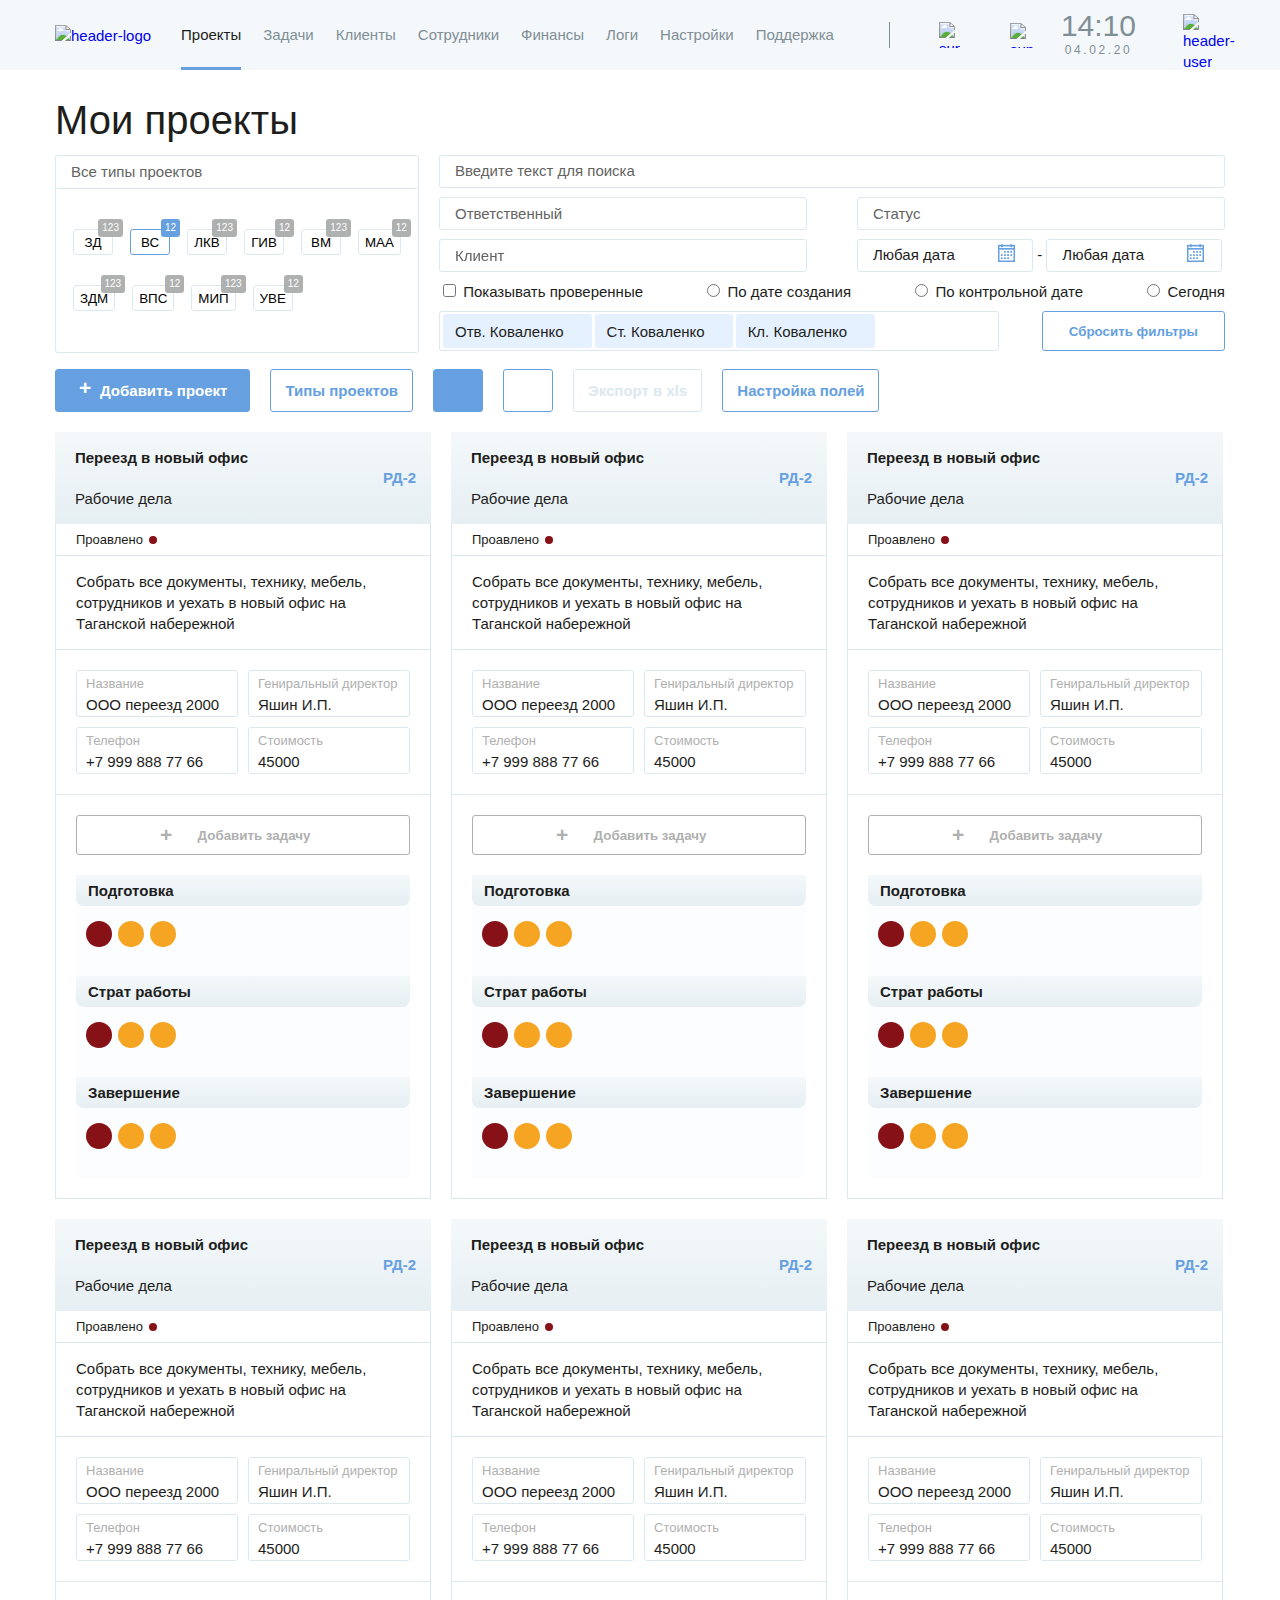
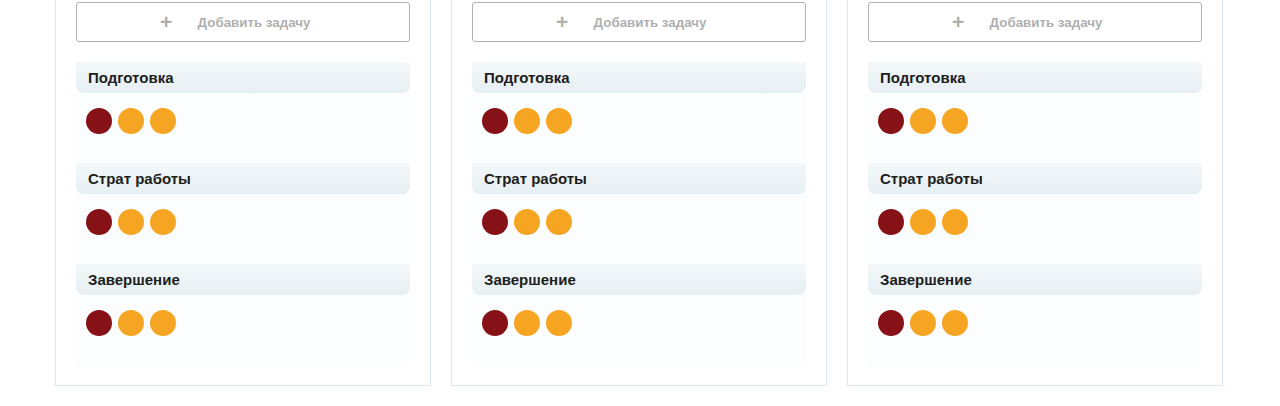
==== commit 2985fe46: "fix IE" ====
--- a/index.html
+++ b/index.html
@@ -131,89 +131,95 @@
                   </select>
 
                   <div class="projects__form-area-projects">
-                    <button type="button" class="projects__form-area-btn">
-                      ЗД
+                    <div class="projects__form-area-btn-wrapper">
+                      <button type="button" class="projects__form-area-btn">
+                        ЗД
+                      </button>
                       <span class="projects__btn-counter">
                         123
                       </span>
-                    </button>
-
-                    <button type="button" class="projects__form-area-btn projects__form-area-btn--active">
-                      ВС
+                    </div>
+
+                    <div class="projects__form-area-btn-wrapper projects__form-area-btn-wrapper--active">
+                      <button type="button" class="projects__form-area-btn">
+                        ВС
+                      </button>
                       <span class="projects__btn-counter">
                         12
                       </span>
-                    </button>
-
-                    <button type="button" class="projects__form-area-btn">
-                      ТЕ
+                    </div>
+
+                    <div class="projects__form-area-btn-wrapper">
+                      <button type="button" class="projects__form-area-btn">
+                        ЛКВ
+                      </button>
                       <span class="projects__btn-counter">
-                        3
+                        123
                       </span>
-                    </button>
-
-                    <button type="button" class="projects__form-area-btn">
-                      ВДЕ
+                    </div>
+
+                    <div class="projects__form-area-btn-wrapper">
+                      <button type="button" class="projects__form-area-btn">
+                        ГИВ
+                      </button>
                       <span class="projects__btn-counter">
-                        34
+                        12
                       </span>
-                    </button>
-
-                    <button type="button" class="projects__form-area-btn">
-                      ОАВ                      <span class="projects__btn-counter">
-                        10
+                    </div>
+
+                    <div class="projects__form-area-btn-wrapper">
+                      <button type="button" class="projects__form-area-btn">
+                        ВМ
+                      </button>
+                      <span class="projects__btn-counter">
+                        123
                       </span>
-                    </button>
-
-                    <button type="button" class="projects__form-area-btn">
-                      АВА
+                    </div>
+
+                    <div class="projects__form-area-btn-wrapper">
+                      <button type="button" class="projects__form-area-btn">
+                        МАА
+                      </button>
                       <span class="projects__btn-counter">
-                        32
+                        12
                       </span>
-                    </button>
-
-                    <button type="button" class="projects__form-area-btn">
-                      ЕКУ
+                    </div>
+
+                    <div class="projects__form-area-btn-wrapper">
+                      <button type="button" class="projects__form-area-btn">
+                        ЗДМ
+                      </button>
                       <span class="projects__btn-counter">
-                        87
+                        123
                       </span>
-                    </button>
-
-                    <button type="button" class="projects__form-area-btn">
-                      КАУ
+                    </div>
+
+                    <div class="projects__form-area-btn-wrapper">
+                      <button type="button" class="projects__form-area-btn">
+                        ВПС
+                      </button>
                       <span class="projects__btn-counter">
-                        99
+                        12
                       </span>
-                    </button>
-
-                    <button type="button" class="projects__form-area-btn">
-                      ПЕА
+                    </div>
+
+                    <div class="projects__form-area-btn-wrapper">
+                      <button type="button" class="projects__form-area-btn">
+                        МИП
+                      </button>
                       <span class="projects__btn-counter">
-                        87
+                        123
                       </span>
-                    </button>
-
-                    <button type="button" class="projects__form-area-btn">
-                      ВА
+                    </div>
+
+                    <div class="projects__form-area-btn-wrapper">
+                      <button type="button" class="projects__form-area-btn">
+                        УВЕ
+                      </button>
                       <span class="projects__btn-counter">
-                        67
+                        12
                       </span>
-                    </button>
-
-                    <button type="button" class="projects__form-area-btn">
-                      КЕ
-                      <span class="projects__btn-counter">
-                        10
-                      </span>
-                    </button>
-
-                    <button type="button" class="projects__form-area-btn">
-                      СМ
-                      <span class="projects__btn-counter">
-                        98
-                      </span>
-                    </button>
-
+                    </div>
                   </div>
 
                 </fieldset>
@@ -3435,7 +3441,7 @@
           </span>
         </button>
 
-        <button type="button" class="projects__form-area-btn projects__form-area-btn--active">
+        <button type="button" class="projects__form-area-btn">
           ЗД
           <span class="projects__btn-counter">
             10
--- a/css/style.css
+++ b/css/style.css
@@ -1,2 +1,2 @@
-.reset-list{margin:0;padding:0;list-style:none}body{font-family:Helvetica,sans-serif;font-size:15px;line-height:21px;font-weight:400;color:#1d1d1b;background-color:#fff;margin:0}body .disabled-element{opacity:.4}a{text-decoration:none;-webkit-transition:.3s;transition:.3s;cursor:pointer}a:active,a:focus,a:hover{text-decoration:none}h1,h2,h3,h4,h5,p{margin:0}button{cursor:pointer}ul{list-style:none;padding:0;margin:0}input[type=checkbox]{border-color:#dce8ef}.vis-hidd{position:absolute!important;clip:rect(1px 1px 1px 1px);clip:rect(1px,1px,1px,1px);padding:0!important;border:0!important;height:1px!important;width:1px!important;overflow:hidden}.container{width:100%;max-width:1200px;padding-left:15px;padding-right:15px;margin:0 auto}.overlay{background-color:rgba(255,255,255,.7);position:fixed;display:block;top:0;left:0;right:0;bottom:0;width:100%;height:100%;z-index:1999}*{-webkit-box-sizing:border-box;box-sizing:border-box}@font-face{font-family:Helvetica;src:url(../fonts/HelveticaBold/HelveticaBold.ttf);font-weight:700;font-style:normal;font-display:swap}@font-face{font-family:Helvetica;src:url(../fonts/HelveticaMedium/HelveticaMedium.ttf);font-weight:500;font-style:normal;font-display:swap}@font-face{font-family:Helvetica;src:url(../fonts/HelveticaRegular/HelveticaRegular.ttf);font-weight:400;font-style:normal;font-display:swap}@font-face{font-family:Helvetica;src:url(../fonts/HelveticaLight/HelveticaLight.ttf);font-weight:300;font-style:normal;font-display:swap}.edit-btn{border-radius:50%;border:1px solid #66a0e0;width:40px;height:40px;position:relative}.edit-btn::after{content:"";display:block;width:18px;height:18px;background-image:url(../img/icons/edit-btn-icon.png);background-size:cover;background-position:50%;background-repeat:no-repeat;position:absolute;top:10px;left:10px}.edit-btn:hover{opacity:.7}.close-btn{border-radius:50%;border:1px solid #afb0b0;width:40px;height:40px;position:relative}.close-btn::after{content:"";display:block;width:20px;height:18px;background-image:url(../img/icons/btn-close-icon.png);background-size:cover;background-position:50%;background-repeat:no-repeat;position:absolute;top:10px;left:9px}.close-btn:hover{opacity:.7}.close-btn--red{border-color:#e30613}.close-btn--red::after{content:"";display:block;width:20px;height:18px;background-image:url(../img/icons/btn-close-icon-red.png);background-size:cover;background-position:50%;background-repeat:no-repeat;position:absolute;top:10px;left:9px}.form__fieldset{padding:0;margin:0}.form__select{border-radius:3px;border:1px solid #dce8ef;position:relative;-webkit-appearance:none;-moz-appearance:none;appearance:none;background-image:url(../img/icons/select-arrow-icon.png);background-size:12px 7px;background-position:calc(100% - 14px) 12px;background-repeat:no-repeat;padding:6px 40px 5px 15px}.form__select option{font-size:15px;line-height:22px;min-height:28px;border-bottom:1px solid #dce8ef;display:block;padding:6px 15px 5px}.form__search-input,.form__text-input,.form__textarea{border:1px solid #dce8ef;border-radius:3px;padding:8px 15px}.form__search-input::-webkit-input-placeholder,.form__text-input::-webkit-input-placeholder,.form__textarea::-webkit-input-placeholder{color:#636362;font-family:Helvetica,sans-serif;font-size:15px;line-height:21px}.form__search-input::-moz-placeholder,.form__text-input::-moz-placeholder,.form__textarea::-moz-placeholder{color:#636362;font-family:Helvetica,sans-serif;font-size:15px;line-height:21px}.form__search-input:-ms-input-placeholder,.form__text-input:-ms-input-placeholder,.form__textarea:-ms-input-placeholder{color:#636362;font-family:Helvetica,sans-serif;font-size:15px;line-height:21px}.form__search-input::-ms-input-placeholder,.form__text-input::-ms-input-placeholder,.form__textarea::-ms-input-placeholder{color:#636362;font-family:Helvetica,sans-serif;font-size:15px;line-height:21px}.form__search-input::placeholder,.form__text-input::placeholder,.form__textarea::placeholder{color:#636362;font-family:Helvetica,sans-serif;font-size:15px;line-height:21px}.add-new-project__form-select{color:#636362;font-family:Helvetica,sans-serif;font-size:15px;line-height:21px}.form__option{position:relative}.form__option::after{content:"";display:block;width:11px;height:11px;position:absolute;top:50%;-webkit-transform:translateY(-50%);transform:translateY(-50%);right:5px;border-radius:50%}.form__option--not-active::after{background-color:#dcdcdc}.form__option--waiting-activation::after{background-color:#626262}.form__option--waiting-completion::after{background-color:#f6a522}.form__option--failed::after{background-color:#861115}.form__option--waiting-verification::after{background-color:#75daff}.form__option--made-tested::after,.form__option--waiting-decision::after{background-color:#0166ff}.form__option--not-made-tested::after{background-color:#bd1ee1}.form__option--urgent::after{background-color:#fff602}.form__option--made-first::after{background-color:#c5343a}.big-title{font-size:40px;line-height:1;font-weight:400}.header{background-color:#f4f8fa}.header__wrapper{display:-webkit-box;display:-ms-flexbox;display:flex;-webkit-box-pack:justify;-ms-flex-pack:justify;justify-content:space-between;-webkit-box-align:center;-ms-flex-align:center;align-items:center;min-height:70px;width:100%}.header__logo-link{margin-right:30px}@media screen and (max-width:768px){.header__wrapper{-ms-flex-wrap:wrap;flex-wrap:wrap;-webkit-box-pack:start;-ms-flex-pack:start;justify-content:flex-start;padding-top:15px;min-height:50px}.header__logo-link{-webkit-box-ordinal-group:2;-ms-flex-order:1;order:1;margin-right:0;margin-bottom:15px}.header__logo-img{width:60px;height:25px}}.header__nav{margin-right:55px}@media screen and (max-width:768px){.header__nav{display:none;-webkit-box-ordinal-group:5;-ms-flex-order:4;order:4;width:calc(100% + 30px);background-color:#fafcfd;margin:0 -15px}}.header__nav-list{display:-webkit-box;display:-ms-flexbox;display:flex;-webkit-box-pack:justify;-ms-flex-pack:justify;justify-content:space-between;-webkit-box-align:center;-ms-flex-align:center;align-items:center;min-height:70px}@media screen and (max-width:768px){.header__nav-list{padding-left:15px;padding-right:15px;padding-top:0;min-height:36px}}@media screen and (max-width:576px){.container{max-width:576px}.header__nav-list{-webkit-box-orient:vertical;-webkit-box-direction:normal;-ms-flex-direction:column;flex-direction:column;padding-left:45px;padding-right:15px;padding-top:18px}.header__nav-list-item:last-child{padding-bottom:36px}}.header__nav-list-item{margin-right:22px;min-height:70px;border-bottom:3px solid transparent;-webkit-box-sizing:border-box;box-sizing:border-box;padding-top:24px}.header__nav-list-item:last-child{margin-right:0}@media screen and (max-width:768px){.header__nav-list-item{width:100%;margin-right:0;text-align:center;font-size:14px;padding-top:12px;padding-bottom:12px;min-height:24px}}@media screen and (max-width:576px){.header__nav-list-item{width:100%;margin-right:0;text-align:left;font-size:26px;padding-top:18px;padding-bottom:18px}}.header__nav-list-item--active{border-bottom:3px solid #66a0e0}.header__nav-list-item--active .header__nav-list-link{color:#1d1d1b}@media screen and (max-width:768px){.header__nav-list-item--active{border-bottom:none}.header__nav-list-item--active .header__nav-list-link{color:#66a0e0}}.header__nav-list-link{color:#808e96}.header__nav-list-link:focus,.header__nav-list-link:hover{color:#1d1d1b}.header__nav-list-link:active{opacity:.7}.header__settings{position:relative;padding-left:50px;width:100%;max-width:132px;display:-webkit-box;display:-ms-flexbox;display:flex;-webkit-box-pack:justify;-ms-flex-pack:justify;justify-content:space-between;-webkit-box-align:center;-ms-flex-align:center;align-items:center}.header__settings::after{content:"";display:block;height:100%;width:1px;background-color:#808e96;position:absolute;top:0;left:0}@media screen and (max-width:768px){.header__settings{display:none;-webkit-box-ordinal-group:6;-ms-flex-order:5;order:5;max-width:430px;padding-left:15px;padding-top:0}.header__settings::after{display:none}}@media screen and (max-width:576px){.header__settings{display:none;-webkit-box-ordinal-group:6;-ms-flex-order:5;order:5;width:calc(100% + 30px);max-width:calc(100% + 30px);background-color:#fafcfd;margin:0 -15px;border-top:1px solid #dce8ef;-webkit-box-orient:vertical;-webkit-box-direction:normal;-ms-flex-direction:column;flex-direction:column;-webkit-box-align:start;-ms-flex-align:start;align-items:flex-start;padding-left:45px;padding-top:40px}.header__settings::after{display:none}}.header__settings-item{margin-right:30px;color:#1d1d1b}.header__settings-item:last-child{margin-right:0}@media screen and (max-width:768px){.header__settings-item{display:inline-block;vertical-align:middle}}@media screen and (max-width:576px){.header__settings-item{display:block;margin-bottom:30px}}.header__settings-link{display:-webkit-box;display:-ms-flexbox;display:flex;-webkit-box-align:center;-ms-flex-align:center;align-items:center}.header__settings-link-icon{margin-right:20px}.header__settings-txt{display:none}.header__date-time{margin-left:40px}@media screen and (max-width:768px){.header__settings-txt{display:inline;color:#808e96}.header__date-time{-webkit-box-ordinal-group:3;-ms-flex-order:2;order:2;margin-right:auto;margin-left:38%;padding-bottom:15px}}@media screen and (max-width:576px){.header__date-time{-webkit-box-ordinal-group:3;-ms-flex-order:2;order:2;margin-right:auto;margin-left:24%;padding-bottom:15px}}.header__time{font-size:30px;font-weight:300;line-height:1;color:#808e96;text-align:center}@media screen and (max-width:768px){.header__time{font-size:22px}}.header__date{font-size:12px;font-weight:300;line-height:18px;color:#808e96;letter-spacing:2.6px;text-align:center}.header__user-block{margin-left:auto;border-radius:50%;width:42px;height:42px}@media screen and (max-width:768px){.header__date{font-size:9px;line-height:9px}.header__user-block{display:none;-webkit-box-ordinal-group:6;-ms-flex-order:5;order:5;width:200px;height:52px;padding-top:10px}}@media screen and (max-width:576px){.header__user-block{-webkit-box-ordinal-group:6;-ms-flex-order:5;order:5;margin:0 -15px;display:none;width:calc(100% + 30px);padding-left:40px;border-radius:0;padding-bottom:20px;min-height:60px;background-color:#fafcfd}}.header__user-link{display:block;width:42px;height:42px}@media screen and (max-width:768px){.header__user-link{display:inline-block;vertical-align:middle;height:38px}}@media screen and (max-width:576px){.header__user-link{display:inline;vertical-align:top;margin-right:20px}}.header__user-img{width:100%;height:auto;-o-object-fit:cover;object-fit:cover}.header__user-txt{display:none}@media screen and (max-width:768px){.header__user-img{width:35px;height:35px}.header__user-txt{display:inline;width:100%;vertical-align:middle;line-height:34px;color:#808e96}}.header__mobile-btn{display:none;outline:0}@media screen and (max-width:768px){.header__mobile-btn{display:block;height:25px;width:30px;position:relative;border:none;padding:0;background-color:transparent;-webkit-box-ordinal-group:4;-ms-flex-order:3;order:3;margin-bottom:15px}}.header__mobile-btn--close{-webkit-animation:.4s scale2;animation:.4s scale2}.header__mobile-btn--close::after{content:"";display:block;width:28px;height:3px;background-color:#66a0e0;position:absolute;top:11px;left:0;-webkit-transform:rotate(45deg);transform:rotate(45deg);border-radius:1px}.header__mobile-btn--close::before{content:"";display:block;width:28px;height:3px;background-color:#66a0e0;position:absolute;bottom:11px;left:0;-webkit-transform:rotate(135deg);transform:rotate(135deg);border-radius:1px}.header__mobile-btn--close .header__mobile-btn-decor{display:none}.header__mobile-btn--gamburger{-webkit-animation:.3s scale;animation:.3s scale}@media screen and (max-width:768px){.header__mobile-btn--gamburger{height:25px;width:30px}.header__mobile-btn--gamburger::after{content:"";display:block;width:100%;height:3px;background-color:#66a0e0;position:absolute;top:0;left:0;border-radius:1px}.header__mobile-btn--gamburger::before{content:"";display:block;width:100%;height:3px;background-color:#66a0e0;position:absolute;bottom:0;left:0;border-radius:1px}.header__mobile-btn--gamburger .header__mobile-btn-decor{display:block;width:80%;height:3px;background-color:#66a0e0;position:absolute;top:11px;right:0;border-radius:1px}.projects__wrapper .projects__form-area-projects{width:100%;max-width:100%;min-height:62px;padding-top:20px;padding-bottom:10px}}@-webkit-keyframes scale{0%{-webkit-transform:scale(0);transform:scale(0)}70%{-webkit-transform:scale(1.2);transform:scale(1.2)}100%{-webkit-transform:scale(1);transform:scale(1)}}@keyframes scale{0%{-webkit-transform:scale(0);transform:scale(0)}70%{-webkit-transform:scale(1.2);transform:scale(1.2)}100%{-webkit-transform:scale(1);transform:scale(1)}}@-webkit-keyframes scale2{0%{-webkit-transform:scale(0);transform:scale(0)}70%{-webkit-transform:scale(1.2);transform:scale(1.2)}100%{-webkit-transform:scale(1);transform:scale(1)}}@keyframes scale2{0%{-webkit-transform:scale(0);transform:scale(0)}70%{-webkit-transform:scale(1.2);transform:scale(1.2)}100%{-webkit-transform:scale(1);transform:scale(1)}}.projects__wrapper{padding-top:30px;width:100%}.projects__title{margin-bottom:15px}@media screen and (max-width:576px){.projects{background-color:#fbfdfe}.projects__wrapper{display:-webkit-box;display:-ms-flexbox;display:flex;-webkit-box-orient:vertical;-webkit-box-direction:normal;-ms-flex-direction:column;flex-direction:column}.projects__wrapper .projects__form-area-projects{padding-top:20px;padding-left:0;border:none;-ms-flex-wrap:nowrap;flex-wrap:nowrap;width:93vw;overflow-x:scroll;min-height:60px;margin-bottom:10px}.projects__wrapper .projects__form-area-btn{min-width:36px;-webkit-box-sizing:content-box;box-sizing:content-box;-ms-flex-preferred-size:50px;flex-basis:50px}.projects__title{-webkit-box-ordinal-group:2;-ms-flex-order:1;order:1;font-size:30px}}.projects__form-filter-mobile-btn{display:none}@media screen and (max-width:576px){.projects__form-filter-mobile-btn{display:block;width:100%;border-radius:3px;border:1px solid #66a0e0;font-weight:700;margin-right:20px;color:#66a0e0;padding:9px 14px;margin-bottom:20px;background-color:transparent;position:relative}.projects__form-filter-mobile-btn::after{content:"";display:block;width:18px;height:18px;position:absolute;top:8px;left:6%;background-image:url(../img/icons/filter-mobile-icon.png);background-size:cover;background-repeat:no-repeat;background-position:50%}}@media screen and (max-width:768px){.projects__controls{-ms-flex-pack:distribute;justify-content:space-around}.projects__controls .controls__exp-xls,.projects__controls .controls__row-btn,.projects__controls .controls__tile-btn{display:none}}@media screen and (max-width:576px){.projects__controls{-webkit-box-ordinal-group:3;-ms-flex-order:2;order:2;-webkit-box-orient:vertical;-webkit-box-direction:normal;-ms-flex-direction:column;flex-direction:column}.projects__controls.controls{margin-bottom:0}.projects__controls .controls__exp-xls,.projects__controls .controls__row-btn,.projects__controls .controls__tile-btn{display:none}.projects__controls .controls__add-btn{margin-right:0;width:100%;margin-bottom:20px;text-align:center}.projects__controls .controls__add-btn::before{left:25%}.projects__controls .controls__prijects-type-btn{margin-right:0;width:100%;margin-bottom:20px;text-align:center}.projects__controls .controls__fields-setting{margin-right:0;width:100%;text-align:center}}.projects__form{width:100%;display:-webkit-box;display:-ms-flexbox;display:flex;-webkit-box-pack:justify;-ms-flex-pack:justify;justify-content:space-between;-webkit-box-align:start;-ms-flex-align:start;align-items:flex-start}.projects__form-fieldset-type{width:100%;max-width:364px;min-height:198px;margin-right:20px;border:1px solid #dce8ef;border-radius:3px}.projects__form-fieldset-type .cd-dropdown{max-width:362px}.projects__form-fieldset-type .cd-dropdown>span{border:none;border-bottom:1px solid #dce8ef;max-width:362px}@media screen and (max-width:768px){.projects__form{-webkit-box-orient:vertical;-webkit-box-direction:normal;-ms-flex-direction:column;flex-direction:column}.projects__form-fieldset-type .cd-dropdown{display:none}.projects__form-fieldset-type{width:100%;max-width:100%;min-height:62px;margin-bottom:20px}.projects__form-fieldset-main{width:100%}}@media screen and (max-width:576px){.projects__form{-webkit-box-orient:vertical;-webkit-box-direction:normal;-ms-flex-direction:column;flex-direction:column;position:relative}.projects__form-fieldset-type .cd-dropdown{display:none}.projects__form-fieldset-type{border:none;min-height:60px}}.projects__form-select-type{width:100%;border-top:none;border-left:none;border-right:none;margin-bottom:40px}.projects__form-area-projects{-webkit-box-sizing:border-box;box-sizing:border-box;display:-webkit-box;display:-ms-flexbox;display:flex;-webkit-box-pack:start;-ms-flex-pack:start;justify-content:flex-start;-ms-flex-wrap:wrap;flex-wrap:wrap;-ms-flex-line-pack:justify;align-content:space-between;border-radius:3px;min-height:162px;padding:40px 8px 30px}.projects__form-area-btn{min-width:40px;height:26px;border-radius:3px;border:1px solid #dce8ef;background-color:transparent;text-transform:uppercase;position:relative;margin-left:9px;margin-right:8px;margin-bottom:10px;-webkit-transition:.3s;transition:.3s;text-align:center}.projects__form-area-btn:focus,.projects__form-area-btn:hover{border-color:#66a0e0}.projects__form-area-btn:active{opacity:.7}.projects__btn-counter{position:absolute;top:-10px;right:-10px;padding:4px;font-size:10px;line-height:1;background-color:#afb0b0;color:#fff;border-radius:3px;-webkit-transition:.3s;transition:.3s}.projects__form-area-btn--active{border-color:#66a0e0}.projects__form-area-btn--active .projects__btn-counter{background-color:#66a0e0}.projects__form-fieldset-main{-webkit-box-flex:1;-ms-flex-positive:1;flex-grow:1;border:none;padding:0}@media screen and (max-width:576px){.projects__form-fieldset-main{display:none;width:100%;margin:0 auto}}.projects__form-search-input{width:100%;margin-bottom:9px}@media screen and (max-width:576px){.projects__form-search-input{margin-bottom:20px}}.projects__form-wrapper{display:-webkit-box;display:-ms-flexbox;display:flex;-webkit-box-pack:justify;-ms-flex-pack:justify;justify-content:space-between;-webkit-box-align:center;-ms-flex-align:center;align-items:center;margin-bottom:9px}.projects__form-select-client,.projects__form-select-responsible,.projects__form-select-status,.projects__form-wrapper-inner{width:100%;max-width:368px}.projects__form-wrapper--responsible-status .cd-dropdown:nth-child(2) span:first-child span{display:-webkit-box;display:-ms-flexbox;display:flex}.projects__form-wrapper--responsible-status .cd-dropdown:nth-child(2) ul span:first-child span{display:inline-block}.projects__form-date-input{max-width:176px;border-radius:3px;background-image:url(../img/icons/calendar-icon.png);background-size:17px 18px;background-position:calc(100% - 17px) 4px;background-repeat:no-repeat}.projects__form-date-input::-webkit-input-placeholder{color:#1d1d1b}.projects__form-date-input::-moz-placeholder{color:#1d1d1b}.projects__form-date-input:-ms-input-placeholder{color:#1d1d1b}.projects__form-date-input::-ms-input-placeholder{color:#1d1d1b}.projects__form-date-input::placeholder{color:#1d1d1b}@media screen and (max-width:576px){.projects__form-wrapper{-webkit-box-ordinal-group:4;-ms-flex-order:3;order:3}.projects__form-wrapper--responsible-status{-webkit-box-orient:vertical;-webkit-box-direction:normal;-ms-flex-direction:column;flex-direction:column;margin-bottom:0}.projects__form-wrapper--responsible-status .cd-dropdown{margin-bottom:20px}.projects__form-wrapper--client-date{-webkit-box-orient:vertical;-webkit-box-direction:normal;-ms-flex-direction:column;flex-direction:column}.projects__form-wrapper--client-date .cd-dropdown{margin-bottom:20px}.projects__form-wrapper--client-date .projects__form-wrapper-inner{display:-webkit-box;display:-ms-flexbox;display:flex;-webkit-box-pack:justify;-ms-flex-pack:justify;justify-content:space-between}.projects__form-date-input{max-width:135px;background-position:calc(100% - 12px) 5px}}.projects__employees-wrapper{-webkit-box-sizing:border-box;box-sizing:border-box;padding:2px 3px;min-width:38px;border:1px solid #dce8ef;border-radius:3px;max-width:560px;width:100%;display:-webkit-box;display:-ms-flexbox;display:flex;-webkit-box-pack:start;-ms-flex-pack:start;justify-content:flex-start;-ms-flex-wrap:wrap;flex-wrap:wrap}@media screen and (max-width:768px){.projects__employees-wrapper{display:none}}@media screen and (max-width:576px){.projects__employees-wrapper{display:none}}.projects__employee{background-color:#e5f1ff;position:relative;margin-right:3px;border-radius:3px;padding:7px 28px 6px 12px}.projects__employee-name-close{display:block;width:10px;height:11px;border:none;background-color:transparent;position:absolute;top:14px;right:9px;background-image:url(../img/icons/close-employee-icon.png);background-size:cover;background-position:50%;background-repeat:no-repeat;-webkit-transition:.3s;transition:.3s}.projects__employee-name-close:active,.projects__employee-name-close:hover{opacity:.7}.projects__employee-name-close:focus{opacity:.5}.projects__employee-reset-btn{border:1px solid #66a0e0;border-radius:3px;background-color:transparent;color:#66a0e0;font-weight:700;margin-left:20px;-webkit-transition:.3s;transition:.3s;padding:12px 26px 11px}.projects__employee-reset-btn:active,.projects__employee-reset-btn:hover{opacity:.7}.projects__employee-reset-btn:focus{opacity:.5}.projects__employee-reset-btn .projects__employee-reset-txt-mobi{display:none}@media screen and (max-width:768px){.projects__employee-reset-btn{margin-left:auto}}.projects__employee-close{display:none}@media screen and (max-width:576px){.projects__employee-reset-btn{position:absolute;top:3px;right:0;border:none;padding:0;margin:0}.projects__employee-reset-btn .projects__employee-reset-txt-mobi{display:inline}.projects__employee-reset-btn .projects__employee-reset-txt-desc{display:none}.projects__employee-close{display:block;color:#66a0e0;position:absolute;top:3px;left:0;font-weight:700;border:none;background-color:transparent;padding:0;margin:0}}.projects__employee-apply{margin-right:0;width:100%;margin-bottom:20px;text-align:center;color:#fff;background-color:#66a0e0;padding-top:12px;padding-bottom:10px;font-weight:700;border:1px solid #66a0e0;border-radius:3px;display:none}@media screen and (max-width:768px){.projects__employee-apply{display:block;width:200px;margin-left:20px}}@media screen and (max-width:576px){.projects__employee-apply{display:block;width:100%;margin-left:0}.project__mobile-title{background-color:#fff;text-align:center;width:100%}}.project__mobile-title{display:none}.projects__form-wrapper--employee-reset{-webkit-box-align:start;-ms-flex-align:start;align-items:flex-start}@media screen and (max-width:576px){.projects__form-wrapper--checkboxes{display:-webkit-box;display:-ms-flexbox;display:flex;-webkit-box-orient:vertical;-webkit-box-direction:normal;-ms-flex-direction:column;flex-direction:column;-webkit-box-align:start;-ms-flex-align:start;align-items:flex-start}.projects__form-wrapper--checkboxes .projects__checkbox-wrapper{width:100%}.projects__form-wrapper--checkboxes .projects__checkbox-wrapper--check{-webkit-box-ordinal-group:5;-ms-flex-order:4;order:4}.projects__form-wrapper--checkboxes .projects__checkbox-wrapper--date-add{-webkit-box-ordinal-group:2;-ms-flex-order:1;order:1}.projects__form-wrapper--checkboxes .projects__checkbox-wrapper--date-control{-webkit-box-ordinal-group:3;-ms-flex-order:2;order:2}.projects__form-wrapper--checkboxes .projects__checkbox-wrapper--today{-webkit-box-ordinal-group:4;-ms-flex-order:3;order:3}.projects__checkbox-wrapper{display:-webkit-box;display:-ms-flexbox;display:flex;-webkit-box-orient:horizontal;-webkit-box-direction:reverse;-ms-flex-direction:row-reverse;flex-direction:row-reverse;-webkit-box-pack:justify;-ms-flex-pack:justify;justify-content:space-between;padding-top:10px;padding-bottom:9px}}.mapping__wrapper{width:100%}.controls{min-height:40px;margin-bottom:20px;display:-webkit-box;display:-ms-flexbox;display:flex;-webkit-box-pack:start;-ms-flex-pack:start;justify-content:flex-start}.controls__btn{border-radius:3px;border:1px solid #66a0e0;font-weight:700;margin-right:20px;color:#66a0e0;padding:10px 14px}.controls__btn:hover{opacity:.8;-webkit-box-shadow:0 20px 30px 0 rgba(18,59,59,.09);box-shadow:0 20px 30px 0 rgba(18,59,59,.09)}@media screen and (max-width:576px){.controls__btn{padding-top:9px;padding-bottom:9px}}.controls__btn--disabled{color:#dce8ef;border-color:#dce8ef}.controls__btn--active{color:#fff;background-color:#66a0e0}.controls__btn--active:hover{opacity:.7}.controls__add-btn{padding-left:44px;padding-right:22px;position:relative}.controls__add-btn::before{content:"+";position:absolute;left:23px;top:7px;font-size:21px}.controls__tile-btn{position:relative;width:50px}.controls__tile-btn::after{content:"";display:block;height:21px;width:21px;position:absolute;top:10px;left:14px;background-image:url(../img/icons/tile-active-icon.png);background-size:cover;background-position:50%;background-repeat:no-repeat}.controls__row-btn{position:relative;width:50px}.controls__row-btn::after{content:"";display:block;height:21px;width:21px;position:absolute;top:10px;left:14px;background-image:url(../img/icons/gamburger-active-icon.png);background-size:cover;background-position:50%;background-repeat:no-repeat}.controls__tile-btn.controls__btn--active{background-color:#66a0e0}.controls__tile-btn.controls__btn--active::after{background-image:url(../img/icons/tile-white-icon.png)}.controls__row-btn.controls__btn--active{background-color:#66a0e0}.controls__row-btn.controls__btn--active::after{background-image:url(../img/icons/gamburger-white-icon.png)}.controls__arrow{border-radius:50%;border:1px solid #dce8ef;width:40px;height:40px;position:relative;margin-right:10px}.controls__arrow:hover{opacity:.7}.contols__arrow--up::after{content:"";display:block;width:22px;height:12px;background-image:url(../img/icons/controls-arrow-up-icon.png);background-size:cover;background-position:50%;background-repeat:no-repeat;position:absolute;top:13px;left:8px}.contols__arrow--down::after{content:"";display:block;width:22px;height:12px;background-image:url(../img/icons/controls-arrow-down-icon.png);background-size:cover;background-position:50%;background-repeat:no-repeat;position:absolute;top:13px;left:8px}.contols__arrow--close::after{content:"";display:block;width:14px;height:14px;background-image:url(../img/icons/form-task-close-icon.png);background-size:cover;background-position:50%;background-repeat:no-repeat;position:absolute;top:12px;left:12px}.contols__arrow--plus::after{content:"";display:block;width:18px;height:18px;background-image:url(../img/icons/task-form-plus-icon.png);background-size:cover;background-position:50%;background-repeat:no-repeat;position:absolute;top:10px;left:10px}.controls__list-btn{border-radius:50%;border:1px solid #8b8a8a;width:40px;height:40px;position:relative;margin-right:10px}.controls__list-btn:hover{opacity:.7}.controls__list-btn::after{content:"";display:block;width:20px;height:16px;background-image:url(../img/icons/list-icon.png);background-size:cover;background-position:50%;background-repeat:no-repeat;position:absolute;top:10px;left:10px}.result{width:100%}.result__titles-row{display:-webkit-box;display:-ms-flexbox;display:flex;-webkit-box-pack:start;-ms-flex-pack:start;justify-content:flex-start;background-image:-webkit-gradient(linear,left bottom,left top,from(#e6eff3),to(#f4f8fa));background-image:linear-gradient(0deg,#e6eff3 0,#f4f8fa 100%);min-height:54px;border-radius:3px}.result__title-item{font-weight:700;width:100%;max-width:232px;-webkit-box-sizing:border-box;box-sizing:border-box;padding-left:21px;padding-top:17px;position:relative}.result__title-item::after{content:"";display:block;height:80%;width:1px;background-color:#fff;position:absolute;top:10%;right:0}.result__title-item:last-child{-webkit-box-flex:1;-ms-flex-positive:1;flex-grow:1}.result__title-item:last-child::after{display:none}.result__form-wrapper{background-color:#fbfdfe}.result__form{display:-webkit-box;display:-ms-flexbox;display:flex;-webkit-box-pack:start;-ms-flex-pack:start;justify-content:flex-start;min-height:64px}.result__form-item-wrapper{width:100%;max-width:232px;-webkit-box-sizing:border-box;box-sizing:border-box;padding-top:17px;padding-left:14px;text-align:center}.result__form-item-wrapper:last-child{-webkit-box-flex:1;-ms-flex-positive:1;flex-grow:1}.result__form-input{border-radius:3px;border:1px solid #dce8ef;padding:5px 8px}.result__item{margin-bottom:20px;position:relative}.result__item-title-row{background-image:-webkit-gradient(linear,left bottom,left top,from(#e6eff3),to(#f4f8fa));background-image:linear-gradient(0deg,#e6eff3 0,#f4f8fa 100%);min-height:32px;-webkit-box-sizing:border-box;box-sizing:border-box;padding-top:5px;padding-left:10px}.result__item-title{margin-right:18px;font-weight:700;color:#1d1d1b}.result__item-type{text-transform:uppercase;font-weight:700;color:#66a0e0}.result__item-info-list{display:-webkit-box;display:-ms-flexbox;display:flex;-webkit-box-pack:start;-ms-flex-pack:start;justify-content:flex-start;border:1px solid #dce8ef;border-top:none}.result__item-info-element{width:100%;max-width:232px;-webkit-box-sizing:border-box;box-sizing:border-box;position:relative;padding:18px 8px 18px 10px}.result__item-info-element::after{content:"";display:block;height:80%;width:1px;background-color:#dce8ef;position:absolute;top:10%;right:0}.result__item-info-element:last-child::after{display:none}.result__item-info-txt{margin-bottom:0}.result__item-tracking-list{border:1px solid #dce8ef;border-top:none;display:-webkit-box;display:-ms-flexbox;display:flex;-webkit-box-pack:start;-ms-flex-pack:start;justify-content:flex-start;-ms-flex-wrap:wrap;flex-wrap:wrap;padding:20px 210px 20px 10px}.result__item-tracking-item{background-color:#fbfdfe;margin-right:20px;position:relative}.result__item-tracking-title{background-image:-webkit-gradient(linear,left bottom,left top,from(#e6eff3),to(#f4f8fa));background-image:linear-gradient(0deg,#e6eff3 0,#f4f8fa 100%);border-radius:0 0 8px 8px;font-weight:700;padding:5px 10px 5px 12px}.result__item-tracking-controls-list{display:-webkit-box;display:-ms-flexbox;display:flex;-webkit-box-pack:start;-ms-flex-pack:start;justify-content:flex-start;-ms-flex-wrap:wrap;flex-wrap:wrap;padding:15px 4px 25px 10px}@media screen and (max-width:576px){.result__item-tracking-item{position:static}.result__item-tracking-controls-list{position:relative}}.result__tracking-btn{border:none;background-color:#dcdcdc;width:26px;height:26px;border-radius:50%;margin-right:6px;position:relative;cursor:pointer;-webkit-transition:.3s;transition:.3s}.result__tracking-btn:focus,.result__tracking-btn:hover{opacity:.7}.result__tracking-btn:active{opacity:.5}.result__tracking-btn--orange{background-color:#f6a522}.result__tracking-btn--orange::after{content:"";position:absolute;display:block;width:14px;height:16px;top:5px;left:6px;background-image:url(../img/icons/bell-icon.png);background-size:cover;background-position:50%;background-repeat:no-repeat}.result__tracking-btn--red{background-color:#861116}.result__tracking-btn--red::after{content:"";position:absolute;display:block;width:14px;height:16px;top:5px;left:6px;background-image:url(../img/icons/bell-icon.png);background-size:cover;background-position:50%;background-repeat:no-repeat}.result__item-type-full-txt,.result__status,.result__tile-title{display:none}.result__add-new-btn-wrapper{width:201px;position:absolute;bottom:28%;right:0}.result__add-new-btn{position:relative;border-radius:3px;border:1px solid #afb0b0;font-weight:700;margin-right:20px;background-color:transparent;color:#afb0b0;min-height:40px;margin-left:auto;padding:10px 22px 10px 44px}.result__add-new-btn:hover{color:#fff;background-color:#afb0b0}.result__add-new-btn::before{content:"+";position:absolute;left:10%;top:7px;font-size:21px}.result__item--active{-webkit-box-shadow:0 20px 30px 0 rgba(18,59,59,.09);box-shadow:0 20px 30px 0 rgba(18,59,59,.09)}.result__item--active::after{content:"";position:absolute;display:block;width:18px;height:18px;top:-9px;left:-9px;background-image:url(../img/icons/result-active-item-icon.png);background-size:cover;background-position:50%;background-repeat:no-repeat}.result__item--active .result__add-new-btn{border:1px solid #66a0e0;color:#66a0e0}.result__item--active .result__add-new-btn:hover{background-color:#66a0e0;color:#fff}.mapping--tile .result{display:-webkit-box;display:-ms-flexbox;display:flex;-webkit-box-pack:start;-ms-flex-pack:start;justify-content:flex-start;-ms-flex-wrap:wrap;flex-wrap:wrap;-webkit-box-align:start;-ms-flex-align:start;align-items:flex-start}.mapping--tile .result__form-wrapper,.mapping--tile .result__titles-row{display:none}.mapping--tile .result__item{width:100%;max-width:376px}@media screen and (max-width:768px){.mapping--tile .result__item{max-width:358px;margin-right:auto}.mapping--tile .result__item:nth-child(2n){margin-right:0;margin-left:auto}}@media screen and (max-width:576px){.result__item--active{margin-left:0}.mapping--tile .result__item{margin-right:0;max-width:100%}.mapping--tile .result__item:nth-child(2n){margin-left:auto;margin-right:auto}}.mapping--tile .result__item:nth-child(3n-2){margin-right:20px;margin-left:20px}.mapping--tile .result__item-title-row{display:-webkit-box;display:-ms-flexbox;display:flex;-webkit-box-orient:vertical;-webkit-box-direction:normal;-ms-flex-direction:column;flex-direction:column;padding:15px 15px 15px 20px}.mapping--tile .result__item-type{margin-left:auto;margin-top:-6px}.mapping--tile .result__item-type-full-txt{display:inline}.mapping--tile .result__status{display:block;-webkit-box-sizing:border-box;box-sizing:border-box;border:1px solid #dce8ef;border-top:none;position:relative;font-size:13px;padding:5px 20px}.mapping--tile .result__status-txt{display:inline-block;padding-right:20px;position:relative}.mapping--tile .result__status--failed .result__status-txt::after{content:"";position:absolute;display:block;width:8px;height:8px;top:7px;right:6px;background-color:#861116;border-radius:50%}.mapping--tile .result__status--in-progress .result__status-txt::after{content:"";position:absolute;display:block;width:8px;height:8px;top:7px;right:6px;background-color:#f6a522;border-radius:50%}.mapping--tile .result__item-info-list{-ms-flex-wrap:wrap;flex-wrap:wrap;-webkit-box-pack:justify;-ms-flex-pack:justify;justify-content:space-between;padding-bottom:10px}.mapping--tile .result__item-info-element{max-width:162px;margin-bottom:10px;border:1px solid #dce8ef;border-radius:3px;min-height:42px;padding:1px 9px}.mapping--tile .result__item-info-element::after{display:none}@media screen and (max-width:768px){.mapping--tile .result__item:nth-child(3n-2){margin-right:0;margin-left:0}.mapping--tile .result__item-info-element{width:100%;max-width:100%;font-size:13px}}@media screen and (max-width:576px){.mapping--tile .result__item:nth-child(3n-2){margin-left:auto;margin-right:auto}.mapping--tile .result__item-info-element{width:100%;max-width:100%;font-size:13px}}.mapping--tile .result__item-info-element:nth-child(even){margin-left:20px;margin-right:auto}@media screen and (max-width:768px){.mapping--tile .result__item-info-element:nth-child(even){margin-left:9px;margin-right:9px}}@media screen and (max-width:576px){.mapping--tile .result__item-info-element:nth-child(even){margin-left:9px;margin-right:9px}}.mapping--tile .result__item-info-element:nth-child(odd){margin-right:20px;margin-left:auto}@media screen and (max-width:768px){.mapping--tile .result__item-info-element:nth-child(odd){margin-left:9px;margin-right:9px}}@media screen and (max-width:576px){.mapping--tile .result__item-info-element:nth-child(odd){margin-left:9px;margin-right:9px}.mapping--tile .result__add-new-btn-wrapper{padding-left:9px;padding-right:9px}}.mapping--tile .result__tile-title{display:inline;color:#afb0b0;font-size:13px}.mapping--tile .result__item-info-element:first-child{width:100%;max-width:100%;border:none;border-bottom:1px solid #dce8ef;margin-left:0;margin-right:0;margin-bottom:20px;border-radius:0;padding:15px 20px}.mapping--tile .result__item-info-element:first-child .result__tile-title{display:none}.mapping--tile .result__add-new-btn-wrapper{display:block;position:static;width:100%;padding-top:20px;border-right:1px solid #dce8ef;border-left:1px solid #dce8ef}.mapping--tile .result__add-new-btn{display:block;width:100%;max-width:334px;margin-left:auto;margin-right:auto;-webkit-transition:.3s;transition:.3s}.mapping--tile .result__add-new-btn::before{left:25%}.mapping--tile .result__item-tracking-list{-webkit-box-orient:vertical;-webkit-box-direction:normal;-ms-flex-direction:column;flex-direction:column;padding-left:20px;padding-right:20px}.mapping--tile .result__item-tracking-item{margin-right:0}.result__item-tracking-popup-active-project{width:404px;display:none;-ms-flex-wrap:wrap;flex-wrap:wrap;position:absolute;bottom:0;-webkit-transform:translateX(-100%);transform:translateX(-100%);background-color:#fff;border:1px solid #dce8ef;border-radius:3px}.result__item-tracking-popup-active-project audio{display:block;width:100%}@media screen and (max-width:576px){.result__item-tracking-popup-active-project{margin-right:0;-webkit-transform:translateY(97%);transform:translateY(97%);width:100vw;left:0;bottom:0;margin-left:-35px}}.popup-active-project__title-row{width:100%;background-image:-webkit-gradient(linear,left bottom,left top,color-stop(0,#e6eff3),to(#f4f8fa));background-image:linear-gradient(0deg,#e6eff3 0,#f4f8fa 100%);min-height:40px;padding-top:11px;padding-left:10px;-webkit-box-sizing:border-box;box-sizing:border-box;font-weight:700}.popup-active-project__wrapper{width:49%;border-left:1px solid #dce8ef}.popup-active-project__wrapper:nth-child(2){border-left:none}@media screen and (max-width:576px){.popup-active-project__wrapper{width:100%;border:none}}.popup-active-project__audio,.popup-active-project__date,.popup-active-project__reminder,.popup-active-project__responsible,.popup-active-project__status{border-bottom:1px solid #dce8ef;padding:10px}.popup-active-project__audio b,.popup-active-project__date b,.popup-active-project__reminder b,.popup-active-project__responsible b,.popup-active-project__status b{display:block}.popup-active-project__files,.popup-active-project__task{padding:10px}.popup-active-project__files b,.popup-active-project__task b{display:block}.popup-active-project__reminder b{display:inline}.popup-active-project__reminder span{font-size:13px}.popup-active-project__reminder span::after{content:"/"}.popup-active-project__reminder span:last-child::after{content:" "}.popup-active-project__wrapper-bottom{width:100%;display:-webkit-box;display:-ms-flexbox;display:flex;-webkit-box-align:center;-ms-flex-align:center;align-items:center;-ms-flex-wrap:wrap;flex-wrap:wrap;border-top:1px solid #dce8ef;padding:15px 10px}.popup-active-project__btn-not-reactive{width:175px;text-align:center;padding:4px;border-radius:3px;border:1px solid #f6a522;color:#f6a522;background-color:transparent;margin-bottom:7px}@media screen and (max-width:576px){.popup-active-project__wrapper-bottom{-webkit-box-orient:vertical;-webkit-box-direction:normal;-ms-flex-direction:column;flex-direction:column}.popup-active-project__btn-not-reactive{width:100%;margin-bottom:20px}}.popup-active-project__checked{width:175px;text-align:center;padding:4px;border-radius:3px;border:1px solid #40bfac;color:#40bfac;background-color:transparent}@media screen and (max-width:576px){.popup-active-project__checked{width:100%;margin-bottom:20px}}.popup-active-project__actided-wrapper,.popup-active-project__edit-wrapper{width:50%;-webkit-box-pack:center;-ms-flex-pack:center;justify-content:center;margin-bottom:0}@media screen and (max-width:576px){.popup-active-project__actided-wrapper,.popup-active-project__edit-wrapper{width:100%;margin-bottom:20px}}.popup-active-project__actided-wrapper .controls__edit-btn,.popup-active-project__edit-wrapper .controls__edit-btn{margin-right:20px}.result__item-tracking-popup-waiting-completion-project{width:404px;display:none;-ms-flex-wrap:wrap;flex-wrap:wrap;position:absolute;bottom:10px;-webkit-transform:translateY(100%);transform:translateY(100%);background-color:#fff;border:1px solid #dce8ef;border-radius:3px;z-index:10}.popup-active-project--show{display:-webkit-box;display:-ms-flexbox;display:flex}.result__item-tracking-controls-item{position:relative}@media screen and (max-width:576px){.result__item-tracking-popup-waiting-completion-project{margin-right:0;-webkit-transform:translateY(97%);transform:translateY(97%);width:100vw;max-width:100vw;left:0;bottom:0;margin-left:-36px}.popup-active-project--show{-ms-flex-wrap:wrap;flex-wrap:wrap}.result__item-tracking-controls-item{position:static}}.result__item-tracking-item:not(:nth-child(1)) .result__item-tracking-popup-waiting-completion-project{right:0;margin-right:-404px;-webkit-transform:translateY(50%);transform:translateY(50%)}@media screen and (max-width:576px){.result__item-tracking-item:not(:nth-child(1)) .result__item-tracking-popup-waiting-completion-project{margin-right:0;-webkit-transform:translateY(97%);transform:translateY(97%);width:100vw;max-width:100vw;left:0;bottom:0;margin-left:-36px}}.result__item-tracking-item:last-child .result__item-tracking-popup-waiting-completion-project{right:0;margin-right:-404px;-webkit-transform:translateY(0);transform:translateY(0)}@media screen and (max-width:576px){.result__item-tracking-item:last-child .result__item-tracking-popup-waiting-completion-project{margin-right:0;-webkit-transform:translateY(97%);transform:translateY(97%);width:100vw;max-width:100vw;left:0;bottom:0;margin-left:-36px}}.result__item:nth-child(1) .result__item-tracking-popup-active-project,.result__item:nth-child(3n) .result__item-tracking-popup-active-project{right:0;-webkit-transform:translateX(100%);transform:translateX(100%)}@media screen and (max-width:576px){.result__item:nth-child(1) .result__item-tracking-popup-active-project,.result__item:nth-child(3n) .result__item-tracking-popup-active-project{margin-right:0;-webkit-transform:translateY(97%);transform:translateY(97%);width:100vw;max-width:100vw;left:0;bottom:0;margin-left:-36px}}.checkbox-reminder{position:absolute;z-index:-1;opacity:0;margin:10px 0 0 20px}.checkbox-reminder+label{position:relative;padding:0 0 0 60px;margin-left:5px;cursor:pointer}.checkbox-reminder+label::before{content:"";position:absolute;top:-4px;left:10px;width:36px;height:22px;border-radius:13px;background:#dce8ef;-webkit-box-shadow:inset 0 2px 3px rgba(0,0,0,.2);box-shadow:inset 0 2px 3px rgba(0,0,0,.2);-webkit-transition:.2s;transition:.2s}.checkbox-reminder+label::after{content:"";position:absolute;top:-2px;left:12px;width:18px;height:18px;border-radius:10px;background:#fff;-webkit-box-shadow:0 2px 5px rgba(0,0,0,.3);box-shadow:0 2px 5px rgba(0,0,0,.3);-webkit-transition:.2s;transition:.2s}.checkbox-reminder:checked+label::before{background:#66a0e0}.checkbox-reminder:checked+label::after{left:26px}.checkbox-reminder:focus+label::before{-webkit-box-shadow:inset 0 2px 3px rgba(0,0,0,.2),0 0 0 3px rgba(255,255,255,.5);box-shadow:inset 0 2px 3px rgba(0,0,0,.2),0 0 0 3px rgba(255,255,255,.5)}.popup{position:absolute;display:none;-webkit-box-shadow:0 20px 30px 0 rgba(18,59,59,.09);box-shadow:0 20px 30px 0 rgba(18,59,59,.09);background-color:#fff;top:50%;left:50%;z-index:2000;-webkit-transform:translateY(-50%);transform:translateY(-50%)}@media screen and (max-width:576px){.popup{left:0;-webkit-transform:translateY(-60%);transform:translateY(-60%)}}.popup__btn-close{height:32px;width:32px;border-radius:50%;border:1px solid #dce8ef;background-color:#fff;position:absolute;top:-9px;right:-5px}.popup__btn-close::after{content:"";display:block;height:18px;width:2px;background-color:#66a0e0;-webkit-transform:rotate(-45deg);transform:rotate(-45deg);position:absolute;top:6px;left:14px}.popup__btn-close::before{content:"";display:block;height:18px;width:2px;background-color:#66a0e0;-webkit-transform:rotate(45deg);transform:rotate(45deg);position:absolute;top:6px;left:14px}@media screen and (max-width:576px){.popup__btn-close{width:80px;height:22px;border-radius:0;background:0 0;top:18px;right:20px;border:none}.popup__btn-close::after{content:"Закрыть";-webkit-transform:rotate(0);transform:rotate(0);background-color:transparent;width:80px;height:22px;font-size:15px;color:#66a0e0;font-weight:700;top:0;left:0}.popup__btn-close::before{display:none}}.popup__title{background-image:-webkit-gradient(linear,left bottom,left top,from(#e6eff3),to(#f4f8fa));background-image:linear-gradient(0deg,#e6eff3 0,#f4f8fa 100%);font-size:25px;font-weight:300;line-height:1;padding:15px;margin-bottom:30px}.add-new-project{width:548px;min-height:562px;border:1px solid #dce8ef;margin-left:-281px}@media screen and (max-width:576px){.add-new-project{width:100%;margin-left:0;border:none}}.add-new-project__form{padding-left:20px;padding-right:20px;padding-bottom:25px}.add-new-project__form-area-projects{-webkit-box-sizing:border-box;box-sizing:border-box;display:-webkit-box;display:-ms-flexbox;display:flex;-webkit-box-pack:start;-ms-flex-pack:start;justify-content:flex-start;-ms-flex-wrap:wrap;flex-wrap:wrap;-ms-flex-line-pack:justify;align-content:space-between;min-height:85px;border:1px solid #dce8ef;border-radius:1px;background-color:#fbfdfe;margin-bottom:30px;padding:3px 14px 18px}.add-new-project__form-area-projects .projects__form-area-btn{margin-bottom:20px}@media screen and (max-width:576px){.add-new-project__form-area-projects{display:-webkit-box;display:-ms-flexbox;display:flex;padding-top:20px;padding-left:0;border:none;-ms-flex-wrap:nowrap;flex-wrap:nowrap;width:93vw;overflow-x:scroll;min-height:60px;margin-bottom:10px}.add-new-project__form-area-projects .projects__form-area-btn{min-width:36px;-webkit-box-sizing:content-box;box-sizing:content-box;-ms-flex-preferred-size:50px;flex-basis:50px}.add-new-project__inner-title{display:none}}.add-new-project__inner-title{width:100%;padding-top:18px;margin-bottom:30px;font-size:21px;line-height:1;font-weight:300}.add-new-project__inner-title-mobile{display:none}.add-new-project__form-text{width:100%;margin-bottom:10px;padding-top:8px;padding-bottom:8px}.add-new-project__form-textarea{width:100%;margin-bottom:10px;min-height:95px;padding-top:8px;padding-bottom:8px;font-family:Helvetica,sans-serif;resize:none}.add-new-project__form-select{width:100%;margin-bottom:10px;padding-top:8px;padding-bottom:8px}.add-new-project__btn-submit{width:100%;border-radius:3px;border:1px solid #66a0e0;font-weight:700;margin-right:20px;padding:10px 14px;color:#fff;background-color:#66a0e0;cursor:pointer;-webkit-transition:.3s;transition:.3s}.add-new-project__btn-submit:hover{opacity:.7}.add-new-project__form .cd-dropdown{max-width:100%;margin-bottom:20px}.new-client{width:548px;min-height:404px;margin-left:-281px}.new-client__form{padding-left:20px;padding-right:20px;padding-bottom:20px}.new-client__form-email,.new-client__form-name,.new-client__form-tel{width:100%;margin-bottom:10px;padding-top:8px;padding-bottom:8px}.new-client__form-textarea{width:100%;margin-bottom:10px;min-height:95px;padding-top:8px;padding-bottom:8px;font-family:Helvetica,sans-serif;resize:none}.new-client__btn-submit{width:100%;border-radius:3px;border:1px solid #66a0e0;font-weight:700;margin-right:20px;padding:10px 14px;color:#fff;background-color:#66a0e0;cursor:pointer;-webkit-transition:.3s;transition:.3s}.new-client__btn-submit:hover{opacity:.7}.field-settings{width:548px;min-height:404px;margin-left:-281px}@media screen and (max-width:576px){.add-new-project__inner-title-mobile{display:block}.field-settings{width:100%;margin-left:0;border:none;-webkit-transform:translateY(-70%);transform:translateY(-70%)}}.field-settings__form{padding-left:20px;padding-right:20px;padding-bottom:20px}.field-settings__additional-info-fieldset,.field-settings__main-info-fieldset,.field-settings__start-info-fieldset{border:none;margin-bottom:25px}.field-settings__additional-info-fieldset legend,.field-settings__main-info-fieldset legend,.field-settings__start-info-fieldset legend{font-size:21px;font-weight:300;margin-bottom:18px}.field-settings__checkbox-label{cursor:pointer}.field-settings__btn-submit{width:100%;border-radius:3px;border:1px solid #66a0e0;font-weight:700;margin-right:20px;padding:10px 14px;color:#fff;background-color:#66a0e0;cursor:pointer;-webkit-transition:.3s;transition:.3s}.field-settings__btn-submit:hover{opacity:.7}.ui-datepicker.ui-widget-content{border-radius:3px;border:1px solid #dce8ef;padding-bottom:25px;padding-left:10px;padding-right:10px;z-index:1100!important}.ui-datepicker-calendar tr{border-bottom:1px solid #dce8ef}.ui-datepicker-calendar td:nth-child(6) a,.ui-datepicker-calendar td:nth-child(7) a{color:#c83f3f}.ui-datepicker-calendar thead td span{font-weight:400}.ui-datepicker-week-end{color:#c83f3f}.ui-datepicker-header{background-color:#fff;border-color:transparent}.ui-datepicker-prev.ui-corner-all{background-color:#fff}.ui-datepicker-prev.ui-corner-all::after{content:"";display:block;width:7px;height:11px;position:absolute;top:10px;left:5px;background-image:url(../img/icons/prev-arrow-calendar-icon.png);background-size:cover;background-position:50%;background-repeat:no-repeat}.ui-datepicker-next.ui-corner-all{background-color:#fff;right:15px}.ui-datepicker-next.ui-corner-all::after{content:"";display:block;width:7px;height:11px;position:absolute;top:10px;left:5px;background-image:url(../img/icons/next-arrow-calendar-icon.png);background-size:cover;background-position:50%;background-repeat:no-repeat}.ui-datepicker th{font-weight:300;color:#afb0b0}.ui-datepicker select.ui-datepicker-month,.ui-datepicker select.ui-datepicker-year{padding-left:4px;-webkit-appearance:none;-moz-appearance:none;appearance:none;background-image:url(../img/icons/select-arrow-icon.png);background-size:12px 7px;background-position:calc(100% - 14px) 4px;background-repeat:no-repeat;border:none}.cd-dropdown,.cd-select{position:relative;display:block;width:100%;max-width:368px;height:33px;font-family:Helvetica,sans-serif}.cd-dropdown>span{width:100%;height:33px;line-height:22px;color:#636362;font-size:15px;background:#fff;display:block;padding:6px 40px 5px 15px;position:relative;cursor:pointer;border-radius:3px;border:1px solid #dce8ef}.cd-dropdown>span::after{content:"";position:absolute;right:10px;top:13px;width:12px;height:7px;background-image:url(../img/icons/select-arrow-icon.png);background-size:cover;background-position:50%;background-repeat:no-repeat}.cd-dropdown.cd-active>span::after{-webkit-transform:rotate(180deg);transform:rotate(180deg)}.cd-dropdown ul{list-style-type:none;margin:0;padding:0;display:none;position:relative}.cd-dropdown.cd-active ul{display:block;z-index:2000;border:1px solid #dce8ef;border-radius:3px;background-color:#fff;padding-top:0;padding-bottom:25px;height:auto;-webkit-box-shadow:0 20px 30px 0 rgba(18,59,59,.09);box-shadow:0 20px 30px 0 rgba(18,59,59,.09)}.cd-dropdown ul li{display:block;padding-left:20px;padding-right:20px;position:relative}.cd-dropdown ul li::after{content:"";display:block;height:1px;width:calc(100% - 40px);background-color:#dce8ef;position:absolute;bottom:0}.cd-dropdown ul li span{max-width:100%;background:#fff;line-height:22px;font-size:15px;display:block;color:#636362;cursor:pointer;font-weight:300}.cd-dropdown ul li span,.cd-dropdown>span{-webkit-backface-visibility:hidden;-webkit-touch-callout:none;-webkit-user-select:none;-moz-user-select:none;-ms-user-select:none;user-select:none;padding-top:5px;padding-bottom:5px}.cd-dropdown>span span[class*=" icon-"],.cd-dropdown>span span[class^=icon-]{padding:0 30px 0 45px}.cd-select{border:1px solid #ddd}.cd-dropdown.cd-active ul li span>.cd-dropdown__blue-txt{color:#66a0e0;display:inline}.cd-dropdown>.form__option:first-child{height:33px;overflow:hidden}.type-projects .cd-dropdown{display:none}.type-projects__wrapper{width:100%;margin-bottom:30px}.type-projects__top{background-color:#fbfdfe;padding-top:30px;padding-bottom:30px}@media screen and (max-width:576px){.type-projects .cd-dropdown{display:block;max-width:100%}.type-projects__top{padding-bottom:10px}}.type-projects__bottom{padding-top:30px}.type-projects__title{margin-bottom:15px}.type-projects__projects-btn-wrapper{border:1px solid #dce8ef;border-radius:3px;min-height:82px;-webkit-box-sizing:border-box;box-sizing:border-box;display:-webkit-box;display:-ms-flexbox;display:flex;-webkit-box-pack:start;-ms-flex-pack:start;justify-content:flex-start;-ms-flex-wrap:wrap;flex-wrap:wrap;-ms-flex-line-pack:justify;align-content:space-between;padding:26px 14px 16px}.type-projects__workspace-controls .controls__edit-btn{margin-left:auto;margin-right:20px}@media screen and (max-width:576px){.type-projects__projects-btn-wrapper{padding:0;border:none;min-height:38px}.type-projects__projects-btn-wrapper .projects__form-area-btn{display:none}.type-projects__workspace-controls{-ms-flex-wrap:wrap;flex-wrap:wrap}.type-projects__workspace-controls .controls__add-btn{width:100%;margin-right:0;text-align:center;margin-bottom:15px}.type-projects__workspace-controls .controls__add-btn::before{left:25%}.type-projects__result{width:93vw;overflow-x:scroll}.result-type-projects__info-list,.result-type-projects__title-row{width:900px}}.result-type-projects__title-row{background-image:-webkit-gradient(linear,left bottom,left top,color-stop(0,#e6eff3),to(#f4f8fa));background-image:linear-gradient(0deg,#e6eff3 0,#f4f8fa 100%);min-height:32px;padding-top:5px;padding-left:10px;-webkit-box-sizing:border-box;box-sizing:border-box;display:-webkit-box;display:-ms-flexbox;display:flex}.result-type-projects__title{width:100%;max-width:232px;-webkit-box-sizing:border-box;box-sizing:border-box;position:relative}.result-type-projects__title--litera{max-width:80px}.result-type-projects__title--name{max-width:268px}.result-type-projects__title--dscr{max-width:352px}.result-type-projects__title--info{max-width:100%}.result-type-projects__info-list{display:-webkit-box;display:-ms-flexbox;display:flex;-webkit-box-pack:start;-ms-flex-pack:start;justify-content:flex-start;border:1px solid #dce8ef;border-top:none}.result-type-projects__info-list:nth-child(2n){background-color:#fbfdfe}.result-type-projects__info-item{width:100%;-webkit-box-sizing:border-box;box-sizing:border-box;position:relative;padding:18px 8px 18px 10px}.result-type-projects__info-item::after{content:"";display:block;height:80%;width:1px;background-color:#dce8ef;position:absolute;top:10%;right:0}.result-type-projects__info-item:last-child::after{display:none}.result-type-projects__info-item--litera{max-width:80px}.result-type-projects__info-item--name{max-width:268px}.result-type-projects__info-item--dscr{max-width:352px}.result-type-projects__info-item--info{max-width:100%}.add-new-type{position:absolute;min-width:870px;margin-left:-435px;min-height:610px;padding-bottom:33px}.add-new-type .popup__title{margin-bottom:0}.add-new-type__form-wrapper-top{background-color:#fbfdfe;display:-webkit-box;display:-ms-flexbox;display:flex;-webkit-box-pack:justify;-ms-flex-pack:justify;justify-content:space-between;-webkit-box-align:center;-ms-flex-align:center;align-items:center;padding:30px 20px}.add-new-type__form-litera{max-width:228px;margin-right:20px;border-radius:3px}.add-new-type__form-name{width:100%;border-radius:3px}.add-new-type__form-wrapper-main{padding-left:20px;padding-right:20px;padding-top:20px}.add-new-type__additionally-fieldset,.add-new-type__main-fieldset{border:none;margin-bottom:22px}.add-new-type__additionally-fieldset legend,.add-new-type__main-fieldset legend{font-size:21px;line-height:1;margin-bottom:15px}.add-new-type__cell{display:-webkit-box;display:-ms-flexbox;display:flex;padding:14px 19px;background-color:#fbfdfe;border:1px solid #dce8ef;border-radius:3px;margin-bottom:28px;position:relative}.add-new-type__cell-btn-close{height:21px;width:21px;border-radius:50%;border:1px solid #dce8ef;background-color:#fff;position:absolute;top:-9px;right:-5px}.add-new-type__cell-btn-close::after{content:"";display:block;height:13px;width:2px;background-color:#66a0e0;-webkit-transform:rotate(-45deg);transform:rotate(-45deg);position:absolute;top:3px;left:9px}.add-new-type__cell-btn-close::before{content:"";display:block;height:13px;width:2px;background-color:#66a0e0;-webkit-transform:rotate(45deg);transform:rotate(45deg);position:absolute;top:3px;left:9px}.add-new-type__cell-btn-close:hover{opacity:.7}.add-new-type__form-cell{max-width:398px;width:100%;margin-right:10px}.add-new-type__main-cell .cd-dropdown{max-width:398px;margin-left:10px}.add-new-type__btn{border-radius:3px;border:1px solid #66a0e0;font-weight:700;margin-right:20px;color:#66a0e0;padding:10px 14px;background-color:#fff}.add-new-type__btn-submit{display:block;width:calc(100% - 40px);margin:0 auto;border-radius:3px;border:1px solid #66a0e0;font-weight:700;padding:10px 14px;color:#fff;background-color:#66a0e0;cursor:pointer;-webkit-transition:.3s;transition:.3s}.add-new-type__btn-submit:hover{opacity:.7}.breadcrumbs{margin-bottom:20px}.breadcrumbs__list{display:-webkit-box;display:-ms-flexbox;display:flex;-webkit-box-pack:start;-ms-flex-pack:start;justify-content:flex-start;-webkit-box-align:center;-ms-flex-align:center;align-items:center}.breadcrumbs__list-item{position:relative}.breadcrumbs__list-item::after{content:"/";color:#1d1d1b;margin:0 10px}.breadcrumbs__list-item:last-child::after{content:""}.breadcrums__list-link{color:#66a0e0;text-decoration:underline}.project-settings__wrapper{padding-top:40px}.project-settings__title{width:100%;max-width:800px;border:1px solid #dce8ef;border-radius:3px 3px 0 0;padding-left:20px;padding-top:20px;padding-bottom:20px;position:relative}.project-settings__wrapper-inner{border:1px solid #dce8ef;margin-top:-1px}.project-pages{margin-bottom:30px}.project-pages__wrapper-top{display:-webkit-box;display:-ms-flexbox;display:flex;-webkit-box-pack:justify;-ms-flex-pack:justify;justify-content:space-between;-webkit-box-align:center;-ms-flex-align:center;align-items:center;padding:20px}.project-pages__wrapper-middle{margin-top:-50px}.project-pages__btn{font-size:15px;line-height:1;padding-bottom:13px;border:none;color:#808e96;background-color:transparent;border-bottom:2px solid transparent;-webkit-transition:.3s;transition:.3s;outline:transparent}.project-pages__btn:hover{opacity:.7}.project-pages__btn--active{border-bottom:2px solid #66a0e0;color:#1d1d1b}.project-pages__edit-wrapper{max-width:425px;width:100%;display:-webkit-box;display:-ms-flexbox;display:flex;margin-left:auto}.project-pages__edit-wrapper .project-pages__edit-btn--cancellation,.project-pages__edit-wrapper .project-pages__edit-btn--save{display:none}.project-pages__edit-btn{-webkit-transition:.3s;transition:.3s;max-width:200px;width:100%}.project-pages__edit-btn:hover{opacity:.7}.project-pages__edit-btn--edit{border-radius:3px;border:1px solid #66a0e0;font-weight:700;margin-right:20px;color:#66a0e0;padding:10px 14px;background-color:transparent;display:block;margin-left:auto}.project-pages__edit-btn--cancellation{border-radius:3px;border:1px solid #66a0e0;font-weight:700;margin-right:15px;color:#66a0e0;padding:10px 14px;background-color:transparent}.project-pages__edit-btn--save{position:relative;color:#fff;background-color:#66a0e0;border-radius:3px;border:1px solid #66a0e0;font-weight:700;padding:10px 14px}.project-pages__edit--active .project-pages__edit-btn--edit{display:none}.project-pages__edit--active .project-pages__edit-btn--cancellation,.project-pages__edit--active .project-pages__edit-btn--save{display:block}.project-pages--comments-files{padding:15px 20px 45px}.project-pages__switch--comments-files .project-pages__btn--active{border:none}.form-project-data_new-client-btn{position:relative;border-radius:3px;border:1px solid #66a0e0;font-weight:700;color:#66a0e0;padding:10px 14px 10px 30px;background-color:transparent;max-width:200px;width:100%;margin-top:30px}.form-project-data_new-client-btn::before{content:"+";position:absolute;left:35px;top:7px;font-size:21px}.form-project-data__label{font-weight:700;display:block;margin-bottom:10px}.form-project-data__fieldset{padding-left:20px;padding-right:20px;border:none}.form-project-data__fieldset-wrapper{max-width:550px;width:100%}.form-project-data__textarea{width:100%;resize:vertical;background-color:#fff}.form-project-data__textarea::-webkit-input-placeholder{font-family:Helvetica,sans-serif;font-size:15px;line-height:21px}.form-project-data__textarea::-moz-placeholder{font-family:Helvetica,sans-serif;font-size:15px;line-height:21px}.form-project-data__textarea:-ms-input-placeholder{font-family:Helvetica,sans-serif;font-size:15px;line-height:21px}.form-project-data__textarea::-ms-input-placeholder{font-family:Helvetica,sans-serif;font-size:15px;line-height:21px}.form-project-data__textarea::placeholder{font-family:Helvetica,sans-serif;font-size:15px;line-height:21px}.form-project-data__fieldset-wrapper-essense{display:-webkit-box;display:-ms-flexbox;display:flex;-webkit-box-pack:justify;-ms-flex-pack:justify;justify-content:space-between;-webkit-box-align:start;-ms-flex-align:start;align-items:flex-start;-ms-flex-line-pack:justify;align-content:space-between;margin-bottom:30px}.form-project-data__fieldset-wrapper-essense .form-project-data__fieldset-wrapper:nth-child(2){max-width:342px}.form-project-data__fieldset-wrapper-essense .cd-dropdown{max-width:342px;display:inline-block}.form-project-data__fieldset-wrapper-essense .cd-dropdown ul{position:absolute}.form-project-data__wrapper-inner{display:-webkit-box;display:-ms-flexbox;display:flex;-webkit-box-pack:justify;-ms-flex-pack:justify;justify-content:space-between;-webkit-box-align:center;-ms-flex-align:center;align-items:center;border-top:1px solid #dce8ef;padding-top:20px}.form-project-data__wrapper-inner .form-project-data__fieldset{max-width:50%;width:100%}.form-project-data__wrapper-inner .form-project-data__fieldset legend{font-size:25px;line-height:1;font-weight:300;margin-bottom:15px}.form-project-data__wrapper-inner .form-project-data__fieldset .form-project-data__input-text{width:100%;margin-bottom:15px;background-color:#fff}.form-project-data--active-element{border-color:#66a0e0}.form-project-file-comment{position:relative}.form-project-file-comment__fieldset{border:none}.form-project-file-comment__info-area{width:100%;min-height:182px;border:2px dashed transparent;position:relative;background-color:#f8fafc}.form-project-file-comment__input-file{cursor:pointer;position:absolute;height:100%;width:100%;font-size:0;opacity:0;top:0;right:0;bottom:0;left:0;z-index:1}.hover{border:2px dashed #66a0e0;background-color:rgba(220,232,239,.6);opacity:1;position:relative;z-index:1}.hover::before{content:"Поместите файл для отправки";display:block;width:100%;height:100%;background-color:rgba(220,232,239,.9);position:absolute;top:0;left:0;right:0;bottom:0;z-index:1;color:#66a0e0;font-size:25px;line-height:1;background-image:url(../img/icons/file-drop-icon.png);background-position:37% 53%;background-size:21px 27px;background-repeat:no-repeat;padding-top:12%;padding-left:40%;-webkit-box-sizing:border-box;box-sizing:border-box}.form-project-file-comment__list{padding-left:20px;padding-top:20px;position:relative}.form-project-file-comment__list-item{max-width:440px;width:100%;background-color:#fff;position:relative;padding:10px 15px;margin-bottom:10px;display:-webkit-box;display:-ms-flexbox;display:flex;-webkit-box-orient:vertical;-webkit-box-direction:normal;-ms-flex-direction:column;flex-direction:column;border-radius:3px 3px 3px 0}.form-project-file-comment__list-item::after{content:"";position:absolute;left:-10px;bottom:0;border:5px solid transparent;border-right:5px solid #fff;border-bottom:5px solid #fff}.form-project-file-comment__list-comment,.form-project-file-comment__list-file,.form-project-file-comment__list-name{display:block;margin-bottom:7px}.form-project-file-comment__list-date-time{margin-left:auto;color:#66a0e0}.form-project-file-comment__list-file span{position:relative;padding-left:22px}.form-project-file-comment__list-file span::after{content:"";display:block;width:19px;height:21px;position:absolute;top:0;left:0;background-image:url(../img/icons/file-icon.png);background-position:50%;background-size:cover;background-repeat:no-repeat}.form-project-file-comment__submit-wrapper{display:-webkit-box;display:-ms-flexbox;display:flex;-webkit-box-pack:justify;-ms-flex-pack:justify;justify-content:space-between;-webkit-box-align:center;-ms-flex-align:center;align-items:center}.form-project-file-comment__input-text{width:100%;padding-left:47px;padding-top:13px;padding-bottom:12px;background-image:url(../img/icons/file-input-icon.png);background-position:14px 12px;background-size:19px 18px;background-repeat:no-repeat}.form-project-file-comment__input-text::-webkit-input-placeholder{color:#bbb}.form-project-file-comment__input-text::-moz-placeholder{color:#bbb}.form-project-file-comment__input-text:-ms-input-placeholder{color:#bbb}.form-project-file-comment__input-text::-ms-input-placeholder{color:#bbb}.form-project-file-comment__input-text::placeholder{color:#bbb}.form-project-file-comment__submit-btn{width:132px;height:42px;position:relative;color:#fff;background-color:#66a0e0;border-radius:3px;border:1px solid #66a0e0;font-weight:700;padding:10px 14px}.form-project-tasks__wrapper-inner{border-top:1px solid #dce8ef;padding-top:20px}.form-project-tasks__navigation{width:100%;padding-left:20px;padding-right:20px}.form-project-tasks__navigation-wrapper{display:-webkit-box;display:-ms-flexbox;display:flex;-webkit-box-pack:start;-ms-flex-pack:start;justify-content:flex-start;-webkit-box-align:end;-ms-flex-align:end;align-items:flex-end;max-width:585px;width:100%}.form-project-tasks__navigation-wrapper .form-project-data__fieldset-wrapper{max-width:455px;margin-right:20px}.form-project-tasks__navigation-wrapper .form-project-data__fieldset-wrapper .cd-dropdown{max-width:100%}.form-project-tasks__navigation-wrapper .contols__arrow--close{margin-right:0}.form-project-tasks__navigation-wrapper:first-child{-webkit-box-align:center;-ms-flex-align:center;align-items:center}.form-project-tasks__task-item{margin-bottom:20px}.form-project-tasks__task-item:last-child{margin-bottom:0}.form-project-tasks__title-row{display:-webkit-box;display:-ms-flexbox;display:flex;-webkit-box-pack:justify;-ms-flex-pack:justify;justify-content:space-between;-webkit-box-align:center;-ms-flex-align:center;align-items:center;background-image:-webkit-gradient(linear,left bottom,left top,from(#e6eff3),to(#f4f8fa));background-image:linear-gradient(0deg,#e6eff3 0,#f4f8fa 100%);min-height:54px;border-radius:3px;padding-left:20px;padding-right:20px}.form-project-tasks__title-group{font-size:13px;display:block}.form-project-tasks__title-name{font-size:15px;font-weight:700}.form-project-tasks__title-wrapper:nth-child(2){margin-left:auto}.form-project-tasks__title-button{font-weight:700;color:#66a0e0;background-color:transparent;border:none}.form-project-tasks__title-dropdown-btn{margin-left:20px;position:relative;width:21px;height:21px;background-color:transparent;border:none}.form-project-tasks__title-dropdown-btn::after{content:"";position:absolute;left:5px;top:8px;width:12px;height:7px;background-image:url(../img/icons/select-arrow-icon.png);background-size:cover;background-position:50%;background-repeat:no-repeat}.form-project-tasks__title-dropdown-btn--arrow-up{-webkit-transform:rotate(180deg);transform:rotate(180deg)}.form-project-tasks__status-row{display:-webkit-box;display:-ms-flexbox;display:flex;-webkit-box-pack:justify;-ms-flex-pack:justify;justify-content:space-between;-webkit-box-align:center;-ms-flex-align:center;align-items:center;min-height:54px;padding-left:20px;padding-right:20px}.form-project-tasks__status-name{font-weight:700}.form-project-tasks__status-name::after{content:" / "}.form-project-tasks__status-count{color:#66a0e0}.form-project-tasks__new-task-add-btn{border-radius:50%;border:1px solid #66a0e0;width:30px;height:30px;position:relative;margin-right:10px;background-color:transparent}.form-project-tasks__new-task-add-btn::after{content:"";position:absolute;left:7px;top:7px;width:14px;height:14px;background-image:url(../img/icons/blue-plus-icon.png);background-size:cover;background-position:50%;background-repeat:no-repeat}.form-project-tasks__item-dscr-main{min-height:74px;position:relative;border-bottom:1px solid #dce8ef;background-color:#fbfdfe;padding:17px 51px 15px 20px}.form-project-tasks__item-dscr-txt{font-weight:700}.form-project-tasks__item-inner{margin-bottom:20px;border-top:1px solid #dce8ef;border-bottom:1px solid #dce8ef}.form-project-tasks__item-inner--failed .form-project-tasks__item-dscr-main{background-color:#fcf3f3}.form-project-tasks__item-inner--failed .form-project-tasks__item-dscr-main::after{content:"";display:block;width:16px;height:16px;position:absolute;top:50%;-webkit-transform:translateY(-50%);transform:translateY(-50%);right:20px;border-radius:50%;background-color:#c6353b}.form-project-tasks__item-inner--failed .form-project-tasks__item-explanation-dscr,.form-project-tasks__item-inner--failed .form-project-tasks__item-respons-list{background-color:#fcf3f3}.form-project-tasks__item-inner--failed .form-project-tasks__item-respons-item:last-child .form-project-tasks__item-respons-upper-text{position:relative}.form-project-tasks__item-inner--failed .form-project-tasks__item-respons-item:last-child .form-project-tasks__item-respons-upper-text::after{content:"";display:block;width:16px;height:16px;position:absolute;top:50%;-webkit-transform:translateY(-50%);transform:translateY(-50%);right:20px;border-radius:50%;background-color:#c6353b}@media screen and (max-width:576px){.form-project-tasks__item-inner{border-left:1px solid #dce8ef;border-right:1px solid #dce8ef}.form-project-tasks__item-inner--failed .form-project-tasks__item-respons-item:last-child .form-project-tasks__item-respons-upper-text::after{display:none}.form-project-tasks__item-info{-webkit-box-orient:vertical;-webkit-box-direction:normal;-ms-flex-direction:column;flex-direction:column}}.form-project-tasks__item-inner--waiting-completion .form-project-tasks__item-dscr-main{background-color:#fffff2}.form-project-tasks__item-inner--waiting-completion .form-project-tasks__item-dscr-main::after{content:"";display:block;width:16px;height:16px;position:absolute;top:50%;-webkit-transform:translateY(-50%);transform:translateY(-50%);right:20px;border-radius:50%;background-color:#f6a522}.form-project-tasks__item-inner--waiting-completion .form-project-tasks__item-explanation-dscr,.form-project-tasks__item-inner--waiting-completion .form-project-tasks__item-respons-list{background-color:#fffff2}.form-project-tasks__item-inner--waiting-completion .form-project-tasks__item-respons-item:last-child .form-project-tasks__item-respons-upper-text{position:relative}.form-project-tasks__item-inner--waiting-completion .form-project-tasks__item-respons-item:last-child .form-project-tasks__item-respons-upper-text::after{content:"";display:block;width:16px;height:16px;position:absolute;top:50%;-webkit-transform:translateY(-50%);transform:translateY(-50%);right:20px;border-radius:50%;background-color:#f6a522}.form-project-tasks__item-info{display:-webkit-box;display:-ms-flexbox;display:flex}.form-project-tasks__item-respons-list{width:224px;padding-left:5px;padding-right:5px;border-right:1px solid #dce8ef;background-color:#fbfdfe}@media screen and (max-width:576px){.form-project-tasks__item-respons-list{width:100%}}.form-project-tasks__item-respons-item{min-height:62px;border-bottom:1px solid #dce8ef;padding:11px 15px 12px}.form-project-tasks__item-respons-item:last-child{border-bottom:0}.form-project-tasks__item-respons-low-text{font-size:13px}.form-project-tasks__item-explanation-list{-webkit-box-flex:1;-ms-flex-positive:1;flex-grow:1}.form-project-tasks__item-explanation-title-row{min-height:32px;padding-left:20px;padding-top:5px;font-weight:700;background-image:-webkit-gradient(linear,left bottom,left top,from(#e6eff3),to(#f4f8fa));background-image:linear-gradient(0deg,#e6eff3 0,#f4f8fa 100%)}.form-project-tasks__item-explanation-dscr{font-family:Helvetica,sans-serif;font-size:15px;line-height:23px;font-weight:400;color:#1d1d1b;background-color:#fff;height:40px;width:100%;-webkit-box-sizing:border-box;box-sizing:border-box;padding-left:20px;padding-top:9px;resize:none;overflow-y:hidden;vertical-align:bottom;border:1px solid transparent}.form-project-tasks__item-explanation-dscr.form-project-data--active-element{border-color:#66a0e0}.form-project-tasks__edit-title-row{min-height:32px;padding-left:20px;padding-top:5px;font-weight:700;background-image:-webkit-gradient(linear,left bottom,left top,from(#e6eff3),to(#f4f8fa));background-image:linear-gradient(0deg,#e6eff3 0,#f4f8fa 100%)}.form-project-tasks__edit-title-row span{font-weight:700}.form-project-tasks__edit-status{width:16px;height:16px;position:absolute;top:50%;-webkit-transform:translateY(-50%);transform:translateY(-50%);right:20px;border-radius:50%}.form-project-tasks__edit-status--failed{background-color:#c6353b}.form-project-tasks__edit-content{display:-webkit-box;display:-ms-flexbox;display:flex;-webkit-box-align:center;-ms-flex-align:center;align-items:center;-webkit-box-pack:justify;-ms-flex-pack:justify;justify-content:space-between;min-height:78px;padding-left:20px;padding-right:20px}@media screen and (max-width:576px){.form-project-tasks__edit-content{-ms-flex-wrap:wrap;flex-wrap:wrap;padding-top:20px}.form-project-tasks__edit-wrapper-inner{margin-bottom:20px}}.form-project-tasks__edit-wrapper-inner{display:-webkit-box;display:-ms-flexbox;display:flex;-webkit-box-align:center;-ms-flex-align:center;align-items:center;max-width:550px;width:100%}.form-project-tasks__edit-wrapper-inner .controls__close-btn,.form-project-tasks__edit-wrapper-inner .controls__edit-btn{margin-right:10px}.form-project-tasks__edit-label{margin-right:35px}@media screen and (max-width:576px){.form-project-tasks__edit-label{margin-right:27px}}.form-project-tasks__edit-btn{max-width:268px;width:100%;font-weight:700;border:1px solid #dce8ef;border-radius:3px;background-color:transparent}.form-project-tasks__edit-btn--completed{color:#40bf70;min-height:40px;border-color:#40bf70;margin-right:auto}.form-project-tasks__edit-btn--failed{color:#e30613;min-height:40px;border-color:#e30613}@media screen and (max-width:576px){.form-project-tasks__edit-btn--completed{margin-right:5px}.form-project-tasks__edit-btn--failed{margin-left:5px}}.form-project-tasks__status-switch{display:none;width:65px;right:20px;-webkit-box-pack:justify;-ms-flex-pack:justify;justify-content:space-between;-webkit-box-align:center;-ms-flex-align:center;align-items:center;top:50%;margin-top:-8px;margin-left:auto;position:absolute}@media screen and (max-width:576px){.form-project-tasks__status-switch{top:20px}}.form-project-tasks__status-btn{width:16px;height:16px;border-radius:50%;border:none;position:relative}.form-project-tasks__status-btn--failed{background-color:#c6353b}.form-project-tasks__status-btn--waiting-completion{background-color:#fff702}.form-project-tasks__status-btn--not-active{background-color:#dcdcdc}.form-project-tasks__edit-wrapper{display:none}.form-project-tasks__close-item-btn{display:none;z-index:2001;height:32px;width:32px;border-radius:50%;border:1px solid #dce8ef;background-color:#fff;position:absolute;top:-9px;right:-5px}.form-project-tasks__close-item-btn::after{content:"";display:block;height:18px;width:2px;background-color:#66a0e0;-webkit-transform:rotate(-45deg);transform:rotate(-45deg);position:absolute;top:6px;left:14px}.form-project-tasks__close-item-btn::before{content:"";display:block;height:18px;width:2px;background-color:#66a0e0;-webkit-transform:rotate(45deg);transform:rotate(45deg);position:absolute;top:6px;left:14px}.form-project-tasks__item-inner--active{position:relative;z-index:2000;-webkit-box-shadow:0 20px 30px 0 rgba(18,59,59,.09);box-shadow:0 20px 30px 0 rgba(18,59,59,.09)}.form-project-tasks__item-inner--active .form-project-tasks__close-item-btn{display:block;z-index:2001}.form-project-tasks__item-inner--active .form-project-tasks__status-switch{display:-webkit-box;display:-ms-flexbox;display:flex}.form-project-tasks__item-inner--active .form-project-tasks__item-dscr-main{padding-right:85px}.form-project-tasks__item-inner--active .form-project-tasks__item-dscr-main::after{display:none}.form-project-tasks__item-inner--active .form-project-tasks__edit-wrapper{display:block}template{display:none}.form-project-notes__wrapper-inner{border-top:1px solid #dce8ef;padding-top:20px}.form-project-notes__search-fieldset{border:none;padding-left:20px;padding-right:20px;margin-bottom:20px;display:-webkit-box;display:-ms-flexbox;display:flex;-webkit-box-orient:horizontal;-webkit-box-direction:normal;-ms-flex-direction:row;flex-direction:row;-webkit-box-pack:justify;-ms-flex-pack:justify;justify-content:space-between}.notes__add-btn{position:relative;color:#fff;background-color:#66a0e0;border-radius:3px;border:1px solid #66a0e0;font-weight:700;padding:10px 14px;margin-right:20px}.form-project-notes__search-input{-webkit-box-flex:1;-ms-flex-positive:1;flex-grow:1}.form-project-notes__note{border-radius:0 0 3px 3px;margin-bottom:20px}.form-project-notes__note:last-child{margin-bottom:0}.form-project-notes__note:last-child .form-project-notes__note-wrapper{border-bottom:none;padding-bottom:40px}.form-project-notes__note-title-row{min-height:32px;padding-left:20px;padding-right:20px;padding-top:5px;font-weight:700;background-image:-webkit-gradient(linear,left bottom,left top,color-stop(0,#e6eff3),to(#f4f8fa));background-image:linear-gradient(0deg,#e6eff3 0,#f4f8fa 100%);display:-webkit-box;display:-ms-flexbox;display:flex;-webkit-box-align:center;-ms-flex-align:center;align-items:center;-webkit-box-pack:justify;-ms-flex-pack:justify;justify-content:space-between}.form-project-notes__title-dropdown-btn{margin-left:20px;position:relative;width:21px;height:21px;background-color:transparent;border:none}.form-project-notes__title-dropdown-btn::after{content:"";position:absolute;left:5px;top:8px;width:12px;height:7px;background-image:url(../img/icons/select-arrow-icon.png);background-size:cover;background-position:50%;background-repeat:no-repeat}.form-project-notes__note-info{display:-webkit-box;display:-ms-flexbox;display:flex;-webkit-box-pack:justify;-ms-flex-pack:justify;justify-content:space-between;-webkit-box-align:center;-ms-flex-align:center;align-items:center}.form-project-notes__note-info .close-btn,.form-project-notes__note-info .edit-btn{background-color:transparent;border-color:transparent;padding:0;width:21px;margin-left:20px}.form-project-notes__note-info .close-btn::after,.form-project-notes__note-info .edit-btn::after{left:auto;right:0}.form-project-notes__note-author{margin-right:20px}.form-project-notes__note-date{margin-right:auto;color:#66a0e0}.form-project-notes__note-wrapper{padding:0 20px 15px;background-color:#fbfdfe;border-bottom:1px solid #dce8ef;border-radius:0 0 3px 3px}.form-project-notes__note-dscr{font-family:Helvetica,sans-serif;font-size:15px;line-height:23px;font-weight:400;color:#1d1d1b;height:40px;width:100%;-webkit-box-sizing:border-box;box-sizing:border-box;padding-left:0;padding-top:9px;resize:none;overflow-y:hidden;vertical-align:bottom;border:1px solid transparent;background-color:#fbfdfe}.form-project-notes__note-dscr.form-project-data--active-element{border:1px solid #66a0e0}.form-project-notes__note-file{position:relative;padding-left:45px;padding-top:14px;padding-bottom:15px;max-width:900px;width:100%;background-color:#fff;border-radius:3px}.form-project-notes__note-file::after{content:"";display:block;width:19px;height:21px;position:absolute;top:14px;left:20px;background-image:url(../img/icons/file-icon.png);background-position:50%;background-size:cover;background-repeat:no-repeat}.form-project-finance__wrapper-inner{border-top:1px solid #dce8ef;padding-top:30px}.form-project-finance__date-wrapper{max-width:382px;display:-webkit-box;display:-ms-flexbox;display:flex;-webkit-box-pack:justify;-ms-flex-pack:justify;justify-content:space-between}.form-project-finance__wrapper-inner-top{display:-webkit-box;display:-ms-flexbox;display:flex;-webkit-box-pack:justify;-ms-flex-pack:justify;justify-content:space-between;-webkit-box-align:center;-ms-flex-align:center;align-items:center;padding-left:20px;padding-right:20px;margin-bottom:32px}.form-project-finance__wrapper-inner-top .cd-dropdown{width:100%;max-width:218px}.form-project-finance__exp-xls{margin-right:0}.form-project-finance__wrapper-inner-middle{display:-webkit-box;display:-ms-flexbox;display:flex;-webkit-box-pack:justify;-ms-flex-pack:justify;justify-content:space-between;-webkit-box-align:center;-ms-flex-align:center;align-items:center;padding-left:20px;padding-right:20px;margin-bottom:20px}.form-project-finance__btn{width:100%;max-width:148px;border-radius:3px;border:1px solid #66a0e0;font-weight:700;margin-right:20px;color:#66a0e0;padding:10px 14px;background-color:transparent}.form-project-finance__btn--coming{color:#40bf70;border-color:#40bf70}.form-project-finance__btn--consumption{color:#e30613;border-color:#e30613}.form-project-finance__btn--calculate{color:#dce8ef;border-color:#dce8ef}.form-project-finance__info{padding-left:20px;padding-right:20px;border:1px solid #dce8ef;background-color:#fbfdfe;min-height:40px;border-radius:3px;width:100%;max-width:562px;display:-webkit-box;display:-ms-flexbox;display:flex;-webkit-box-pack:justify;-ms-flex-pack:justify;justify-content:space-between;padding-top:9px}.form-project-finance__info-wrapper{display:inline-block}.form-project-finance__info-sum--minus::before{content:"-"}.form-project-finance__info-sum--plus::before{content:"+"}.form-project-finance__info-sum--green{color:#40bf70}.form-project-finance__info-sum--red{color:#e30613}.form-project-finance__info-sum--rub::after{content:"\20BD"}.form-project-finance__info-sum--usa::after{content:"\0024"}.form-project-finance__info-sum--eur::after{content:"\20AC"}.form-project-finance__info-btn-close{height:14px;width:14px;display:inline-block;background-image:url(../img/icons/btn-close-icon.png);background-position:50%;background-size:cover;background-repeat:no-repeat;border:none;background-color:transparent;margin-top:3px}.form-project-finance__btn-close{background-color:transparent}.form-project-finance__table-title-row{display:-webkit-box;display:-ms-flexbox;display:flex;-webkit-box-pack:start;-ms-flex-pack:start;justify-content:flex-start;background-image:-webkit-gradient(linear,left bottom,left top,color-stop(0,#e6eff3),to(#f4f8fa));background-image:linear-gradient(0deg,#e6eff3 0,#f4f8fa 100%);min-height:54px;border-radius:3px}.form-project-finance__table-title-item{font-weight:700;width:100%;max-width:272px;-webkit-box-sizing:border-box;box-sizing:border-box;padding-left:21px;padding-top:17px;position:relative}.form-project-finance__table-title-item::after{content:"";display:block;height:80%;width:1px;background-color:#fff;position:absolute;top:10%;right:0}.form-project-finance__table-row{display:-webkit-box;display:-ms-flexbox;display:flex;-webkit-box-pack:start;-ms-flex-pack:start;justify-content:flex-start;min-height:43px;border-bottom:1px solid #dce8ef}.form-project-finance__table-row:last-child{border-bottom:1px solid transparent}.form-project-finance__table-item{width:100%;max-width:272px;-webkit-box-sizing:border-box;box-sizing:border-box;padding-left:21px;padding-top:11px;position:relative}.form-project-finance__table-item::after{content:"";display:block;height:80%;width:1px;background-color:#dce8ef;position:absolute;top:10%;right:0}.table-item--comment,.table-item--name{-webkit-box-flex:1;-ms-flex-positive:1;flex-grow:1}.table-item--name::after{display:none}@media screen and (max-width:768px){.tasks-container .tasks-container__workspace-controls{display:none}}.tasks-container__wrapper{border-left:1px solid #dce8ef;border-right:1px solid #dce8ef}.task__title-row{position:relative;display:-webkit-box;display:-ms-flexbox;display:flex;-webkit-box-pack:start;-ms-flex-pack:start;justify-content:flex-start;background-image:-webkit-gradient(linear,left bottom,left top,color-stop(0,#e6eff3),to(#f4f8fa));background-image:linear-gradient(0deg,#e6eff3 0,#f4f8fa 100%);min-height:54px;border-radius:3px;padding-left:20px;padding-right:100px}.task__title-row-wrapper:first-child{width:50%;-webkit-box-sizing:border-box;box-sizing:border-box;padding-top:7px;position:relative}.task__title-row-wrapper:first-child span{display:block;font-size:13px}.task__title-row-wrapper:first-child::after{content:"";display:block;height:80%;width:1px;background-color:#fff;position:absolute;top:10%;right:0}@media screen and (max-width:576px){.form-project-tasks__close-item-btn{top:-15px;right:-15px}.tasks-container__wrapper{border-left:none;border-right:none}.task__title-row-wrapper:first-child{padding-top:13px;width:100%}.task__title-row-wrapper:first-child::after{display:none}}.task__title-row-wrapper:nth-child(2){width:50%;-webkit-box-sizing:border-box;box-sizing:border-box;padding-top:7px;padding-left:21px;position:relative}.task__title-row-wrapper:nth-child(2) span{display:block;font-size:13px}.task__title-row-wrapper:nth-child(2)::after{content:"";display:block;height:80%;width:1px;background-color:#fff;position:absolute;top:10%;right:0}@media screen and (max-width:576px){.task__title-row-wrapper:nth-child(2){width:100%;padding-left:0;padding-bottom:10px}.task__title-row-wrapper:nth-child(2)::after{display:none}}.task__litera{color:#66a0e0;display:inline-block;margin-left:20px}.task{position:relative}.task .form-project-tasks__item-respons-list{width:224px}.task .form-project-tasks__item-explanation-list{max-width:945px;width:100%}.task.form-project-tasks__item-inner--waiting-completion .task__title-row{position:relative}.task.form-project-tasks__item-inner--waiting-completion .task__title-row::after{content:"";display:block;width:16px;height:16px;position:absolute;top:50%;-webkit-transform:translateY(-50%);transform:translateY(-50%);right:20px;border-radius:50%;background-color:#f6a522}.task.form-project-tasks__item-inner--waiting-completion .form-project-tasks__item-dscr-main::after{display:none}.task.form-project-tasks__item-inner--waiting-completion .form-project-tasks__status-switch{z-index:10}.task.form-project-tasks__item-inner--failed .task__title-row{position:relative}.task.form-project-tasks__item-inner--failed .task__title-row::after{content:"";display:block;width:16px;height:16px;position:absolute;top:50%;-webkit-transform:translateY(-50%);transform:translateY(-50%);right:20px;border-radius:50%;background-color:#c6353b}@media screen and (max-width:576px){.task .form-project-tasks__item-respons-list{width:100%}.task.form-project-tasks__item-inner--failed .task__title-row::after{top:20px}.task.form-project-tasks__item-inner--failed .task__title-row{-webkit-box-orient:vertical;-webkit-box-direction:normal;-ms-flex-direction:column;flex-direction:column}}.task.form-project-tasks__item-inner--failed .form-project-tasks__item-dscr-main::after{display:none}.task.form-project-tasks__item-inner--failed .form-project-tasks__status-switch{z-index:10}.task.form-project-tasks__item-inner--not-active .task__title-row{position:relative}.task.form-project-tasks__item-inner--not-active .task__title-row::after{content:"";display:block;width:16px;height:16px;position:absolute;top:50%;-webkit-transform:translateY(-50%);transform:translateY(-50%);right:20px;border-radius:50%;background-color:#dcdcdc}.task.form-project-tasks__item-inner--not-active .form-project-tasks__item-dscr-main::after{display:none}.task.form-project-tasks__item-inner--not-active .form-project-tasks__status-switch{z-index:10}.edit-task-popup{display:none;width:100%;min-height:500px;max-width:1170px;left:50%;right:auto;-webkit-transform:translateX(-50%);transform:translateX(-50%);padding-bottom:40px}.edit-task-popup__form-wrapper{padding-left:20px;padding-right:20px;margin-bottom:20px}.edit-task-popup__wrapper--group{display:-webkit-box;display:-ms-flexbox;display:flex;-webkit-box-align:end;-ms-flex-align:end;align-items:flex-end}.edit-task-popup__wrapper--group .edit-task-popup__form-wrapper-inner{-webkit-box-flex:1;-ms-flex-positive:1;flex-grow:1}.edit-task-popup__wrapper--group .edit-task-popup__form-wrapper-inner span{display:block;margin-bottom:5px}.edit-task-popup__wrapper--group .cd-dropdown{max-width:100%;width:100%}.edit-task-popup__btn-add-group{width:200px;margin-right:0;margin-left:20px;height:40px;background-color:transparent}@media screen and (max-width:576px){.edit-task-popup__wrapper--group{-webkit-box-orient:vertical;-webkit-box-direction:normal;-ms-flex-direction:column;flex-direction:column;-webkit-box-align:center;-ms-flex-align:center;align-items:center}.edit-task-popup__wrapper--group .edit-task-popup__form-wrapper-inner{width:100%;margin-bottom:10px}.edit-task-popup__btn-add-group{width:100%;margin-left:0}}.edit-task-popup__wrapper-data--checkboxes{display:-webkit-box;display:-ms-flexbox;display:flex;-webkit-box-align:end;-ms-flex-align:end;align-items:flex-end}.edit-task-popup__wrapper-data--checkboxes .edit-task-popup__form-wrapper-inner{margin-right:auto}.edit-task-popup__wrapper-data--checkboxes .edit-task-popup__form-wrapper-inner:last-child{margin-right:0}.edit-task-popup__wrapper-data--checkboxes span{display:block}.edit-task-popup__wrapper-data--checkboxes .edit-task-popup__reminder{display:inline-block}.edit-task-popup__form-wrapper-inner--responsible{max-width:246px;width:100%}@media screen and (max-width:768px){.edit-task-popup__wrapper-data--checkboxes .edit-task-popup__reminder{display:block;margin-left:-10px;margin-bottom:10px}.edit-task-popup__wrapper-data--checkboxes{-webkit-box-orient:vertical;-webkit-box-direction:normal;-ms-flex-direction:column;flex-direction:column;margin-bottom:0}.edit-task-popup__wrapper-data--checkboxes .edit-task-popup__form-wrapper-inner{margin-right:0;width:100%;margin-bottom:20px}.edit-task-popup__wrapper-data--checkboxes .edit-task-popup__form-wrapper-inner:last-child{margin-bottom:0}.edit-task-popup__wrapper-data--checkboxes .edit-task-popup__form-wrapper-inner .projects__form-date-input{width:100%;max-width:100%}.edit-task-popup__form-wrapper-inner--responsible,.edit-task-popup__form-wrapper-inner--responsible .cd-dropdown{max-width:100%}}.edit-task-popup__label{margin-right:5px}.edit-task-popup__wrapper--task{position:relative}.edit-task-popup__wrapper--task span{display:block}.edit-task-popup__wrapper--comment{position:relative}.edit-task-popup__wrapper--comment span{display:block}.edit-task-popup__textarea{width:100%;min-height:98px;border-radius:10px;border:1px solid #dce8ef;padding:10px;resize:none;font-family:Helvetica,sans-serif;font-size:15px;line-height:21px}.edit-task-popup__textarea::-webkit-input-placeholder{font-family:Helvetica,sans-serif;font-size:15px;line-height:21px}.edit-task-popup__textarea::-moz-placeholder{font-family:Helvetica,sans-serif;font-size:15px;line-height:21px}.edit-task-popup__textarea:-ms-input-placeholder{font-family:Helvetica,sans-serif;font-size:15px;line-height:21px}.edit-task-popup__textarea::-ms-input-placeholder{font-family:Helvetica,sans-serif;font-size:15px;line-height:21px}.edit-task-popup__textarea::placeholder{font-family:Helvetica,sans-serif;font-size:15px;line-height:21px}.edit-task-popup__micro-btn{position:absolute;top:25px;right:25px;border:none;background-color:transparent}.edit-task-popup__micro-btn::after{content:"";display:block;width:17px;height:27px;background-image:url(../img/icons/micro-icon.png);background-size:cover;background-position:50%;background-repeat:no-repeat}.edit-task-popup__wrapper--files h3{font-weight:300;font-size:21px;line-height:2;display:inline-block;margin-right:20px;vertical-align:bottom}@media screen and (max-width:576px){.edit-task-popup__label{display:inline-block;margin-bottom:20px}.edit-task-popup__label:nth-child(4){margin-right:20%}.edit-task-popup__wrapper--files h3{margin-bottom:20px}}.edit-task-popup__input-file-wrapper{display:inline-block;min-height:40px;max-width:500px;width:100%;vertical-align:bottom;position:relative}.edit-task-popup__input-file-wrapper::before{content:"Выберите файл";display:inline-block;vertical-align:bottom;border:1px solid #66a0e0;text-align:center;max-width:200px;width:100%;height:40px;padding-top:9px;border-radius:3px;color:#66a0e0;-webkit-box-sizing:border-box;box-sizing:border-box;margin-right:20px}@media screen and (max-width:576px){.edit-task-popup__input-file-wrapper::before{max-width:100%}.edit-task-popup__input-file-wrapper{margin-bottom:20px}}.edit-task-popup__input-file-wrapper::after{content:"или перетащите в эту область";display:inline-block;vertical-align:bottom;border:1px dashed #66a0e0;text-align:center;max-width:252px;width:100%;height:40px;padding-top:9px;border-radius:3px;color:#66a0e0;-webkit-box-sizing:border-box;box-sizing:border-box}@media screen and (max-width:768px){.edit-task-popup__input-file-wrapper::after{display:none}}.edit-task-popup__input-file{color:#66a0e0;position:absolute;height:100%;width:100%;font-size:0;opacity:0;top:0;right:0;bottom:0;left:0;z-index:1}.edit-task-popup__files-list{margin-bottom:20px}.edit-task-popup__files-list-item{padding-top:12px;padding-bottom:10px;border-bottom:1px solid #dce8ef;display:-webkit-box;display:-ms-flexbox;display:flex;-webkit-box-align:center;-ms-flex-align:center;align-items:center}.edit-task-popup__files-list-item:last-child{border-bottom:none}.edit-task-popup__file-img{margin-right:20px}.edit-task-popup__file-close{margin-left:auto;background-color:transparent}.clients__wrapper{width:100%;margin-bottom:30px}.clients__top{background-color:#fbfdfe;padding-top:30px;padding-bottom:20px}.clients__title{margin-bottom:15px}.clients__projects-btn-wrapper{border:1px solid #dce8ef;border-radius:3px;min-height:82px;-webkit-box-sizing:border-box;box-sizing:border-box;display:-webkit-box;display:-ms-flexbox;display:flex;-webkit-box-pack:start;-ms-flex-pack:start;justify-content:flex-start;-ms-flex-wrap:wrap;flex-wrap:wrap;-ms-flex-line-pack:justify;align-content:space-between;padding:26px 14px 16px}.clients__workspace-controls .controls__add-btn,.clients__workspace-controls .controls__edit-txt-btn{width:200px;text-align:center}.clients__workspace-controls .close-btn{margin-left:auto}.clients__form-wrapper{background-color:#fbfdfe;border-bottom:1px solid #dce8ef}.clients__form{display:-webkit-box;display:-ms-flexbox;display:flex;-webkit-box-pack:end;-ms-flex-pack:end;justify-content:flex-end;min-height:64px}.clients__form-item-wrapper{width:100%;max-width:272px;-webkit-box-sizing:border-box;box-sizing:border-box;padding-left:5px;padding-right:5px;padding-top:11px;position:relative}.clients__form-item-wrapper:last-child{-webkit-box-flex:1;-ms-flex-positive:1;flex-grow:1}.clients__form-input{display:block;width:100%;border-radius:3px;border:1px solid #dce8ef;padding:5px 8px;margin-left:auto}.clients__table{border-bottom:1px solid #dce8ef;margin-bottom:20px}.clients__table-title-row{display:-webkit-box;display:-ms-flexbox;display:flex;-webkit-box-pack:start;-ms-flex-pack:start;justify-content:flex-start;background-image:-webkit-gradient(linear,left bottom,left top,color-stop(0,#e6eff3),to(#f4f8fa));background-image:linear-gradient(0deg,#e6eff3 0,#f4f8fa 100%);min-height:54px;border-radius:3px}.clients__table-title-item{font-weight:700;width:100%;max-width:272px;-webkit-box-sizing:border-box;box-sizing:border-box;padding-left:21px;padding-top:17px;position:relative}.clients__table-title-item::after{content:"";display:block;height:80%;width:1px;background-color:#fff;position:absolute;top:10%;right:0}.clients__table-title-item:last-child::after{display:none}.clients__table-row{display:-webkit-box;display:-ms-flexbox;display:flex;-webkit-box-pack:start;-ms-flex-pack:start;justify-content:flex-start;min-height:43px;border-bottom:1px solid #dce8ef;border-left:1px solid #dce8ef;border-right:1px solid #dce8ef}.clients__table-row:last-child{border-bottom:1px solid transparent}.clients__table-item{width:100%;max-width:272px;-webkit-box-sizing:border-box;box-sizing:border-box;padding-left:21px;padding-top:11px;position:relative}.clients__table-item::after{content:"";display:block;height:80%;width:1px;background-color:#dce8ef;position:absolute;top:10%;right:0}.clients__table-item:last-child::after{display:none}.clients__new-client{display:none}.edit-client{width:548px;min-height:404px;margin-left:-281px}.edit-client__form{padding-left:20px;padding-right:20px;padding-bottom:20px}.edit-client__form-email,.edit-client__form-name,.edit-client__form-tel{width:100%;margin-bottom:10px;padding-top:8px;padding-bottom:8px}.edit-client__form-textarea{width:100%;margin-bottom:10px;min-height:95px;padding-top:8px;padding-bottom:8px;font-family:Helvetica,sans-serif;resize:none}.edit-client__btn-submit{width:100%;border-radius:3px;border:1px solid #66a0e0;font-weight:700;margin-right:20px;padding:10px 14px;color:#fff;background-color:#66a0e0;cursor:pointer;-webkit-transition:.3s;transition:.3s}.edit-client__btn-submit:hover{opacity:.7}.employees__wrapper{width:100%;margin-bottom:30px}.employees__top{background-color:#fbfdfe;padding-top:30px;padding-bottom:10px}.employees__switch,.employees__title{margin-bottom:15px}.employees__btn{font-size:15px;line-height:1;padding-bottom:13px;border:none;color:#808e96;background-color:transparent;border-bottom:2px solid transparent;-webkit-transition:.3s;transition:.3s;outline:transparent}.employees__btn--active{border-bottom:2px solid #66a0e0;color:#1d1d1b}.employees__projects-btn-wrapper{border:1px solid #dce8ef;border-radius:3px;min-height:82px;-webkit-box-sizing:border-box;box-sizing:border-box;display:-webkit-box;display:-ms-flexbox;display:flex;-webkit-box-pack:start;-ms-flex-pack:start;justify-content:flex-start;-ms-flex-wrap:wrap;flex-wrap:wrap;-ms-flex-line-pack:justify;align-content:space-between;padding:26px 14px 16px}.employees__workspace-controls .controls__add-btn,.employees__workspace-controls .controls__edit-txt-btn{width:200px;text-align:center}.employees__workspace-controls .close-btn{margin-left:auto}.employees__table{border-bottom:1px solid #dce8ef;margin-bottom:20px}.employees__table-title-row{display:-webkit-box;display:-ms-flexbox;display:flex;-webkit-box-pack:start;-ms-flex-pack:start;justify-content:flex-start;background-image:-webkit-gradient(linear,left bottom,left top,color-stop(0,#e6eff3),to(#f4f8fa));background-image:linear-gradient(0deg,#e6eff3 0,#f4f8fa 100%);min-height:54px;border-radius:3px}.employees__table-title-item{font-weight:700;width:100%;max-width:272px;-webkit-box-sizing:border-box;box-sizing:border-box;padding-left:21px;padding-top:17px;position:relative}.employees__table-title-item::after{content:"";display:block;height:80%;width:1px;background-color:#fff;position:absolute;top:10%;right:0}.employees__table-title-item:last-child::after{display:none}.employees__table-row{display:-webkit-box;display:-ms-flexbox;display:flex;-webkit-box-pack:start;-ms-flex-pack:start;justify-content:flex-start;min-height:43px;border-bottom:1px solid #dce8ef;border-left:1px solid #dce8ef;border-right:1px solid #dce8ef}.employees__table-row:last-child{border-bottom:1px solid transparent}.employees__table-item{width:100%;max-width:272px;-webkit-box-sizing:border-box;box-sizing:border-box;padding-left:21px;padding-top:11px;position:relative}.employees__table-item::after{content:"";display:block;height:80%;width:1px;background-color:#dce8ef;position:absolute;top:10%;right:0}.employees__table-item:last-child::after{display:none}.employees__table-row--waiting{color:#f6a522}.employees__table-row--denial{color:#e30613}.employees__wrapper-inner--access-denail .employees__table-title-row{border-radius:3px 3px 0 0}.employees__sub-title{font-weight:300;font-size:25px;margin-bottom:30px}.employees__reset-btn{background-color:#fff}.employees__save-btn{background-color:#fff;margin-left:auto;margin-right:0}.employees__table-managerial-row{display:-webkit-box;display:-ms-flexbox;display:flex;background-color:#fbfdfe;min-height:86px;border:1px solid #dce8ef;margin-bottom:10px}.employees__table-managerial-row .employees__table-item span{display:block;margin-bottom:15px;padding-top:7px}.employees__table-managerial-row .employees__table-item:last-child{padding-top:54px}.employess__messengers-label{font-size:13px;display:inline-block;vertical-align:middle}.employess__messengers-checkbox{display:inline-block;vertical-align:middle}.employees__table-item--sel-mess{padding-left:9px;padding-right:9px}.employees__table-item--sel-mess .cd-dropdown{margin-bottom:10px}.employees__table-item--sel-mess .cd-dropdown span{padding-top:5px}.employees__table-managerial-rows-wrapper{border:1px solid #dce8ef}.employees__table-managerial-rows-wrapper .employees__table-row{border-left:none;border-right:none}.employees--faded{display:none}.finance .projects__form-wrapper--responsible-status .cd-dropdown{max-width:384px}.finance .projects__checkboxes-wrapper{padding-top:7px;margin-right:25px}.finance .projects__employee-reset-btn{margin-left:auto;max-width:384px;width:100%}.finance__title{margin-bottom:20px}.finance__form .form-project-finance__wrapper-inner{border-top:none;padding-top:10px}.finance__form .form-project-finance__wrapper-inner-middle{padding:0;-webkit-box-pack:start;-ms-flex-pack:start;justify-content:flex-start}.finance__form .controls__exp-xls{margin-right:20px}.finance__form .form-project-finance__btn-close{margin-left:auto}.finance__form .form-project-finance__table-title-row{border-radius:3px 3px 0 0;border-bottom:1px solid #dce8ef}.finance__form .form-project-finance__table-row{border-left:1px solid #dce8ef;border-right:1px solid #dce8ef;border-bottom:1px solid #dce8ef}.finance__workspace-wrapper{padding-bottom:30px}.logs .projects__form-wrapper--responsible-status .cd-dropdown{max-width:384px}.logs .projects__checkboxes-wrapper{padding-top:7px;margin-right:25px}.logs .projects__employee-reset-btn{margin-left:auto;max-width:384px;width:100%}.logs__top{background-color:#fbfdfe;padding-bottom:20px}.logs__title{padding-bottom:20px}.logs__workspace{padding-top:0}.logs__table{border-bottom:1px solid #dce8ef;margin-bottom:20px}.logs__table-title-row{display:-webkit-box;display:-ms-flexbox;display:flex;-webkit-box-pack:start;-ms-flex-pack:start;justify-content:flex-start;background-image:-webkit-gradient(linear,left bottom,left top,color-stop(0,#e6eff3),to(#f4f8fa));background-image:linear-gradient(0deg,#e6eff3 0,#f4f8fa 100%);min-height:54px;border-radius:3px}.logs__table-title-item{font-weight:700;width:100%;max-width:272px;-webkit-box-sizing:border-box;box-sizing:border-box;padding-left:21px;padding-top:17px;position:relative}.logs__table-title-item::after{content:"";display:block;height:80%;width:1px;background-color:#fff;position:absolute;top:10%;right:0}.logs__table-title-item:last-child::after{display:none}.logs__table-item--date,.logs__table-title-item--date{max-width:108px}.logs__table-item--project,.logs__table-title-item--project{max-width:216px}.logs__table-item--event,.logs__table-title-item--event{max-width:148px}.logs__table-item--dscr,.logs__table-title-item--dscr{max-width:100%;-webkit-box-flex:1;-ms-flex-positive:1;flex-grow:1}.logs__table-item--executor,.logs__table-title-item--executor{max-width:228px}.logs__table-row{display:-webkit-box;display:-ms-flexbox;display:flex;-webkit-box-pack:start;-ms-flex-pack:start;justify-content:flex-start;min-height:43px;border-bottom:1px solid #dce8ef;border-left:1px solid #dce8ef;border-right:1px solid #dce8ef}.logs__table-row:last-child{border-bottom:1px solid transparent}.logs__table-item{width:100%;max-width:272px;-webkit-box-sizing:border-box;box-sizing:border-box;padding-left:21px;padding-top:11px;position:relative}.logs__table-item::after{content:"";display:block;height:80%;width:1px;background-color:#dce8ef;position:absolute;top:10%;right:0}.logs__table-item:last-child::after{display:none}.logs__table-item--date{max-width:108px}.logs__table-item--project{max-width:216px}.logs__table-item--event{max-width:148px}.logs__table-item--dscr{max-width:100%;-webkit-box-flex:1;-ms-flex-positive:1;flex-grow:1;padding-right:20px;padding-bottom:10px}.logs__table-item--executor{max-width:228px}.personal-area__wrapper-top{padding-top:30px;margin-bottom:30px}.personal__title{margin-bottom:20px}.personal-area__wrapper-top--inner{display:-webkit-box;display:-ms-flexbox;display:flex;-webkit-box-pack:justify;-ms-flex-pack:justify;justify-content:space-between}.personal-area__user{max-width:465px;width:100%}.personal-area__user-data{display:-webkit-box;display:-ms-flexbox;display:flex;-ms-flex-wrap:wrap;flex-wrap:wrap;-webkit-box-align:center;-ms-flex-align:center;align-items:center;margin-bottom:20px}.personal-area__user-img{margin-right:20px;border-radius:50%;border:2px solid #66a0e0}.personal-area__user-position{display:block}.personal-area__user-name{display:block;font-size:25px;line-height:1}.personal-area__user-contacts{display:-webkit-box;display:-ms-flexbox;display:flex;-webkit-box-pack:start;-ms-flex-pack:start;justify-content:flex-start;-webkit-box-align:center;-ms-flex-align:center;align-items:center}.personal-area__user-email,.personal-area__user-telephone{margin-right:20px}.personal-area__user-email span,.personal-area__user-telephone span{display:block}.personal-area__user-email span:first-child,.personal-area__user-telephone span:first-child{font-size:13px}.personal-area__user-edit-btn{display:inline-block;margin:24px 0;width:202px;text-align:center}.personal-area__sub-users-wrapper{width:100%;display:-webkit-box;display:-ms-flexbox;display:flex;-webkit-box-pack:start;-ms-flex-pack:start;justify-content:flex-start;-webkit-box-align:center;-ms-flex-align:center;align-items:center}.personal-area__sub-users-txt{font-size:25px;margin-right:10px}.personal-area__sub-users{width:132px;text-align:center}.personal-area__info{max-width:585px;width:100%}.personal-area__balance{display:-webkit-box;display:-ms-flexbox;display:flex;-webkit-box-pack:start;-ms-flex-pack:start;justify-content:flex-start;border-bottom:1px solid #dce8ef;padding-bottom:30px}.personal-area__balance-txt{font-size:25px;margin-right:20px}.personal-area__balance-txt span{font-size:40px;line-height:1;font-weight:700;color:#66a0e0}.personal-area__info-list{padding-top:10px;padding-bottom:10px;border-bottom:1px solid #dce8ef}.personal-area__info-list-item{display:-webkit-box;display:-ms-flexbox;display:flex;-webkit-box-pack:start;-ms-flex-pack:start;justify-content:flex-start;-webkit-box-align:center;-ms-flex-align:center;align-items:center;padding-top:6px;padding-bottom:6px}.personal-area__info-list-bold-txt{font-weight:700;margin-right:20px}.personal-area__info-list-bold-txt span{font-weight:400}.personal-area__info-list-bold-txt span::before{content:"\00A0"}.personal-area__info-list-btn{margin-right:20px;background-color:transparent;border:none;font-weight:700;color:#66a0e0}.personal-area__wrapper-bottom{margin-bottom:30px}.personal-area__rate{border-radius:3px;border:1px solid #dce8ef}.personal-area__rate-title-row{min-height:58px;border-bottom:1px solid #dce8ef;background-color:#fbfdfe;display:-webkit-box;display:-ms-flexbox;display:flex}.personal-area__rate-title-item--title{font-size:25px;line-height:1;-webkit-box-flex:1;-ms-flex-positive:1;flex-grow:1;padding-left:20px;padding-top:18px}.personal-area__rate-title-item--business,.personal-area__rate-title-item--personal,.personal-area__rate-title-item--start{width:100%;max-width:272px;padding-top:21px;text-align:center}.personal-area__rate-title-item--business span,.personal-area__rate-title-item--personal span,.personal-area__rate-title-item--start span{font-weight:700;line-height:21px}.personal-area__rate-title-item--personal{color:#a0a0a0}.personal-area__rate-title-item--start{color:#66a0e0}.personal-area__rate-title-item--business{color:#e30613}.personal-area__rate-row{border-bottom:1px solid #dce8ef;display:-webkit-box;display:-ms-flexbox;display:flex}.personal-area__rate-row:last-child,.personal-area__rate-row:nth-child(9){border-bottom:none}.personal-area__rate-row .personal-area__rate-item:last-child{background-color:#fbfdfe}.personal-area__rate-row--buttons .personal-area__rate-item{padding-bottom:30px}.personal-area__rate-item{padding-top:9px;padding-bottom:12px;max-width:272px;width:100%;text-align:center;position:relative}.personal-area__rate-item:first-child{padding-left:20px;-webkit-box-flex:1;-ms-flex-positive:1;flex-grow:1;max-width:100%;text-align:left}.personal-area__rate-item--tick::after{content:"";width:14px;height:9px;display:block;background-image:url(../img/icons/tick-icon.png);background-size:cover;background-position:50%;position:absolute;top:14px;left:50%;-webkit-transform:translateX(-50%);transform:translateX(-50%)}.personal-area__rate-item--close::after{content:"";width:10px;height:10px;display:block;background-image:url(../img/icons/close-personal-icon.png);background-size:cover;background-position:50%;position:absolute;top:14px;left:50%;-webkit-transform:translateX(-50%);transform:translateX(-50%)}.personal-area-file-list-popup{width:1170px;margin-left:-585px;min-height:420px;padding:50px}.personal-area-file-list-popup .controls__close-btn{position:absolute;top:50px;right:50px}.personal-area-file-list-popup__slogan{font-size:25px;line-height:1;margin-bottom:30px}.personal-area-files__form{padding:0}.personal-area-list__table-title-row{display:-webkit-box;display:-ms-flexbox;display:flex;-webkit-box-pack:start;-ms-flex-pack:start;justify-content:flex-start;background-image:-webkit-gradient(linear,left bottom,left top,color-stop(0,#e6eff3),to(#f4f8fa));background-image:linear-gradient(0deg,#e6eff3 0,#f4f8fa 100%);min-height:32px;border-radius:3px 3px 0 0}.personal-area-list__table-title-item{font-weight:700;width:100%;max-width:272px;-webkit-box-sizing:border-box;box-sizing:border-box;padding-left:21px;padding-top:7px;position:relative}.personal-area-list__table-title-item::after{content:"";display:block;height:80%;width:1px;background-color:#fff;position:absolute;top:10%;right:0}.personal-area-list__table-row{display:-webkit-box;display:-ms-flexbox;display:flex;-webkit-box-pack:start;-ms-flex-pack:start;justify-content:flex-start;min-height:43px;border-bottom:1px solid #dce8ef;border-left:1px solid #dce8ef;border-right:1px solid #dce8ef}.personal-area-list__table-item{width:100%;max-width:272px;-webkit-box-sizing:border-box;box-sizing:border-box;padding-left:21px;padding-top:11px;position:relative}.personal-area-list__table-item::after{content:"";display:block;height:80%;width:1px;background-color:#dce8ef;position:absolute;top:10%;right:0}.table-item--checkbox{max-width:42px;padding-left:10px}.table-item--file{-webkit-box-flex:1;-ms-flex-positive:1;flex-grow:1;max-width:100%}.table-item--size{max-width:95px}.table-item--size::after{display:none}.personal-area-rate-popup{width:720px;height:580px;padding:60px 80px;margin-left:-360px}.personal-area-rate-popup__form{text-align:center}.personal-area-rate-popup__big-txt{font-size:25px;line-height:35px;padding:0 70px;margin-bottom:40px}.personal-area-rate-popup__small-txt span{display:block}.personal-area-rate-popup__sum{font-size:50px;line-height:1;color:#66a0e0;font-weight:300;margin-top:10px;margin-bottom:10px}.personal-area-rate-popup__replenishment{display:block;width:202px;margin:0 auto 32px}.personal-area-rate-popup__terms{margin-bottom:15px}.personal-area-rate-popup__terms a{color:#66a0e0;text-decoration:underline}.personal-area-rate-popup__consent{margin-bottom:15px}.personal-area-rate-popup__submit{background-color:transparent}.settings__wrapper{padding-top:30px;padding-bottom:30px}.settings__title{margin-bottom:20px}.settings__form{display:-webkit-box;display:-ms-flexbox;display:flex;-webkit-box-pack:justify;-ms-flex-pack:justify;justify-content:space-between;-webkit-box-align:start;-ms-flex-align:start;align-items:flex-start;-ms-flex-wrap:wrap;flex-wrap:wrap}.settings__form-fieldset{max-width:378px;width:100%;border:none;background-color:#fbfdfe;padding:0 0 30px;border-radius:3px}.settings__form-fieldset .cd-active,.settings__form-fieldset .cd-dropdown{max-width:338px}.settings__form-fieldset legend{font-size:21px;line-height:1;padding-left:20px;padding-top:12px;padding-bottom:16px;width:100%;background-image:-webkit-gradient(linear,left bottom,left top,color-stop(0,#e6eff3),to(#f4f8fa));background-image:linear-gradient(0deg,#e6eff3 0,#f4f8fa 100%);margin-bottom:30px;border-radius:3px 3px 0 0}.settings_bold-txt{display:block;font-weight:700;margin-bottom:10px}.settings__form-fieldset-wrapper{padding:0 20px}.settings__file-wrapper{height:162px;border-radius:3px;border:1px solid #dce8ef;padding-top:36px;margin-bottom:20px;background-color:#fff;position:relative}.settings__file-txt{display:block;text-align:center;width:148px;margin:0 auto 15px}.settings__file-blue-txt{display:block;text-align:center;width:148px;margin:0 auto;font-weight:700;color:#66a0e0}.settings__file-input{cursor:pointer;position:absolute;width:100%;font-size:0;opacity:0;top:0;right:0;bottom:0;left:0;z-index:1}.settings__color-wrapper,.settings__text-wrapper{margin-bottom:20px}.settings__text-input{width:100%}.settings__xls-file-wrapper{margin-bottom:20px}.settings__dowmload-links-wrapper{display:-webkit-box;display:-ms-flexbox;display:flex;-webkit-box-pack:justify;-ms-flex-pack:justify;justify-content:space-between}.settings__download,.settings__replace,.settings__restore{font-weight:700;color:inherit;border-bottom:2px solid #66a0e0}.settings--active-link{color:#66a0e0}.settings--disabled-link{opacity:.7}.settings__form-btn{width:100%;background-color:transparent}.settings__text-wrapper-inner{display:-webkit-box;display:-ms-flexbox;display:flex}.settings__text-wrapper-inner label{margin:0 10px;-webkit-box-align:center;-ms-flex-align:center;align-items:center;padding-top:5px}.settings__sub-title{font-size:21px;line-height:1;margin-bottom:10px}.settings__end-workday,.settings__failed-message-status,.settings__failed-message-time-interval{margin-bottom:20px}.settings__submit-btn{-webkit-box-flex:1;-ms-flex-positive:1;flex-grow:1;min-height:40px;border:none;border-radius:3px;margin-top:30px;font-weight:700}.support__wrapper{padding-top:30px}.support__title{margin-bottom:20px}.support__wrapper-inner{width:840px;margin:0 auto}.support__chat{height:400px;width:838px!important;background-color:#fbfdfe;border:1px solid #dce8ef;border-radius:3px 3px 0 0;display:-webkit-box;display:-ms-flexbox;display:flex;-webkit-box-orient:vertical;-webkit-box-direction:normal;-ms-flex-direction:column;flex-direction:column}.jspPane{padding-left:26px!important;padding-right:26px!important;padding-bottom:26px!important}.support__chat-date{font-weight:700;color:#636362;padding-top:13px;padding-bottom:17px;text-align:center}.support__chat-message{color:#636362;max-width:70%;background-color:#e0f3fd;padding:6px 15px;border-radius:3px 3px 3px 0;margin:0 10px 10px;position:relative}.support__chat-message::after{content:"";position:absolute;left:-10px;bottom:0;border:5px solid transparent;border-right:5px solid #e0f3fd;border-bottom:5px solid #e0f3fd}.support__chat-message--user{background-color:#fff;margin-left:auto}.support__chat-message--user::after{content:"";position:absolute;left:-10px;bottom:0;border:5px solid transparent;border-right:5px solid #fff;border-bottom:5px solid #fff}.support__chat-txt{width:90%}.support__chat-time{color:#66a0e0;text-align:right}.support__form{width:838px;display:-webkit-box;display:-ms-flexbox;display:flex}.support__form .form-project-file-comment__input-text{border-radius:0 0 3px 3px;border-top:none;border-right:none}
+.reset-list{margin:0;padding:0;list-style:none}body{font-family:Helvetica,sans-serif;font-size:15px;line-height:21px;font-weight:400;color:#1d1d1b;background-color:#fff;margin:0}body .disabled-element{opacity:.4}a{text-decoration:none;-webkit-transition:.3s;transition:.3s;cursor:pointer}a:active,a:focus,a:hover{text-decoration:none}h1,h2,h3,h4,h5,p{margin:0}button{cursor:pointer}ul{list-style:none;padding:0;margin:0}input[type=checkbox]{border-color:#dce8ef}.vis-hidd{position:absolute!important;clip:rect(1px 1px 1px 1px);clip:rect(1px,1px,1px,1px);padding:0!important;border:0!important;height:1px!important;width:1px!important;overflow:hidden}.container{width:100%;max-width:1200px;padding-left:15px;padding-right:15px;margin:0 auto}.overlay{background-color:rgba(255,255,255,.7);position:fixed;display:block;top:0;left:0;right:0;bottom:0;width:100%;height:100%;z-index:1999}*{-webkit-box-sizing:border-box;box-sizing:border-box}@font-face{font-family:Helvetica;src:url(../fonts/HelveticaBold/HelveticaBold.ttf);font-weight:700;font-style:normal;font-display:swap}@font-face{font-family:Helvetica;src:url(../fonts/HelveticaMedium/HelveticaMedium.ttf);font-weight:500;font-style:normal;font-display:swap}@font-face{font-family:Helvetica;src:url(../fonts/HelveticaRegular/HelveticaRegular.ttf);font-weight:400;font-style:normal;font-display:swap}@font-face{font-family:Helvetica;src:url(../fonts/HelveticaLight/HelveticaLight.ttf);font-weight:300;font-style:normal;font-display:swap}.edit-btn{border-radius:50%;border:1px solid #66a0e0;width:40px;height:40px;position:relative}.edit-btn::after{content:"";display:block;width:18px;height:18px;background-image:url(../img/icons/edit-btn-icon.png);background-size:cover;background-position:50%;background-repeat:no-repeat;position:absolute;top:10px;left:10px}.edit-btn:hover{opacity:.7}.close-btn{border-radius:50%;border:1px solid #afb0b0;width:40px;height:40px;position:relative}.close-btn::after{content:"";display:block;width:20px;height:18px;background-image:url(../img/icons/btn-close-icon.png);background-size:cover;background-position:50%;background-repeat:no-repeat;position:absolute;top:10px;left:9px}.close-btn:hover{opacity:.7}.close-btn--red{border-color:#e30613}.close-btn--red::after{content:"";display:block;width:20px;height:18px;background-image:url(../img/icons/btn-close-icon-red.png);background-size:cover;background-position:50%;background-repeat:no-repeat;position:absolute;top:10px;left:9px}.form__fieldset{padding:0;margin:0}.form__select{border-radius:3px;border:1px solid #dce8ef;position:relative;-webkit-appearance:none;-moz-appearance:none;appearance:none;background-image:url(../img/icons/select-arrow-icon.png);background-size:12px 7px;background-position:calc(100% - 14px) 12px;background-repeat:no-repeat;padding:6px 40px 5px 15px}.form__select option{font-size:15px;line-height:22px;min-height:28px;border-bottom:1px solid #dce8ef;display:block;padding:6px 15px 5px}.form__search-input,.form__text-input,.form__textarea{border:1px solid #dce8ef;border-radius:3px;padding:8px 15px}.form__search-input::-webkit-input-placeholder,.form__text-input::-webkit-input-placeholder,.form__textarea::-webkit-input-placeholder{color:#636362;font-family:Helvetica,sans-serif;font-size:15px;line-height:21px}.form__search-input::-moz-placeholder,.form__text-input::-moz-placeholder,.form__textarea::-moz-placeholder{color:#636362;font-family:Helvetica,sans-serif;font-size:15px;line-height:21px}.form__search-input:-ms-input-placeholder,.form__text-input:-ms-input-placeholder,.form__textarea:-ms-input-placeholder{color:#636362;font-family:Helvetica,sans-serif;font-size:15px;line-height:21px}.form__search-input::-ms-input-placeholder,.form__text-input::-ms-input-placeholder,.form__textarea::-ms-input-placeholder{color:#636362;font-family:Helvetica,sans-serif;font-size:15px;line-height:21px}.form__search-input::placeholder,.form__text-input::placeholder,.form__textarea::placeholder{color:#636362;font-family:Helvetica,sans-serif;font-size:15px;line-height:21px}.add-new-project__form-select{color:#636362;font-family:Helvetica,sans-serif;font-size:15px;line-height:21px}.form__option{position:relative}.form__option::after{content:"";display:block;width:11px;height:11px;position:absolute;top:50%;-webkit-transform:translateY(-50%);transform:translateY(-50%);right:5px;border-radius:50%}.form__option--not-active::after{background-color:#dcdcdc}.form__option--waiting-activation::after{background-color:#626262}.form__option--waiting-completion::after{background-color:#f6a522}.form__option--failed::after{background-color:#861115}.form__option--waiting-verification::after{background-color:#75daff}.form__option--made-tested::after,.form__option--waiting-decision::after{background-color:#0166ff}.form__option--not-made-tested::after{background-color:#bd1ee1}.form__option--urgent::after{background-color:#fff602}.form__option--made-first::after{background-color:#c5343a}.big-title{font-size:40px;line-height:1;font-weight:400}.header{background-color:#f4f8fa}.header__wrapper{display:-webkit-box;display:-ms-flexbox;display:flex;-webkit-box-pack:justify;-ms-flex-pack:justify;justify-content:space-between;-webkit-box-align:center;-ms-flex-align:center;align-items:center;min-height:70px;width:100%}.header__logo-link{margin-right:30px}@media screen and (max-width:768px){.header__wrapper{-ms-flex-wrap:wrap;flex-wrap:wrap;-webkit-box-pack:start;-ms-flex-pack:start;justify-content:flex-start;padding-top:15px;min-height:50px}.header__logo-link{-webkit-box-ordinal-group:2;-ms-flex-order:1;order:1;margin-right:0;margin-bottom:15px}.header__logo-img{width:60px;height:25px}}.header__nav{margin-right:55px}@media screen and (max-width:768px){.header__nav{display:none;-webkit-box-ordinal-group:5;-ms-flex-order:4;order:4;width:calc(100% + 30px);background-color:#fafcfd;margin:0 -15px}}.header__nav-list{display:-webkit-box;display:-ms-flexbox;display:flex;-webkit-box-pack:justify;-ms-flex-pack:justify;justify-content:space-between;-webkit-box-align:center;-ms-flex-align:center;align-items:center;min-height:70px}@media screen and (max-width:768px){.header__nav-list{padding-left:15px;padding-right:15px;padding-top:0;min-height:36px}}@media screen and (max-width:576px){.container{max-width:576px}.header__nav-list{-webkit-box-orient:vertical;-webkit-box-direction:normal;-ms-flex-direction:column;flex-direction:column;padding-left:45px;padding-right:15px;padding-top:18px}.header__nav-list-item:last-child{padding-bottom:36px}}.header__nav-list-item{margin-right:22px;min-height:70px;border-bottom:3px solid transparent;-webkit-box-sizing:border-box;box-sizing:border-box;padding-top:24px}.header__nav-list-item:last-child{margin-right:0}@media screen and (max-width:768px){.header__nav-list-item{width:100%;margin-right:0;text-align:center;font-size:14px;padding-top:12px;padding-bottom:12px;min-height:24px}}@media screen and (max-width:576px){.header__nav-list-item{width:100%;margin-right:0;text-align:left;font-size:26px;padding-top:18px;padding-bottom:18px}}.header__nav-list-item--active{border-bottom:3px solid #66a0e0}.header__nav-list-item--active .header__nav-list-link{color:#1d1d1b}@media screen and (max-width:768px){.header__nav-list-item--active{border-bottom:none}.header__nav-list-item--active .header__nav-list-link{color:#66a0e0}}.header__nav-list-link{color:#808e96}.header__nav-list-link:focus,.header__nav-list-link:hover{color:#1d1d1b}.header__nav-list-link:active{opacity:.7}.header__settings{position:relative;padding-left:50px;width:100%;max-width:132px;display:-webkit-box;display:-ms-flexbox;display:flex;-webkit-box-pack:justify;-ms-flex-pack:justify;justify-content:space-between;-webkit-box-align:center;-ms-flex-align:center;align-items:center}.header__settings::after{content:"";display:block;height:100%;width:1px;background-color:#808e96;position:absolute;top:0;left:0}@media screen and (max-width:768px){.header__settings{display:none;-webkit-box-ordinal-group:6;-ms-flex-order:5;order:5;max-width:430px;padding-left:15px;padding-top:0}.header__settings::after{display:none}}@media screen and (max-width:576px){.header__settings{display:none;-webkit-box-ordinal-group:6;-ms-flex-order:5;order:5;width:calc(100% + 30px);max-width:calc(100% + 30px);background-color:#fafcfd;margin:0 -15px;border-top:1px solid #dce8ef;-webkit-box-orient:vertical;-webkit-box-direction:normal;-ms-flex-direction:column;flex-direction:column;-webkit-box-align:start;-ms-flex-align:start;align-items:flex-start;padding-left:45px;padding-top:40px}.header__settings::after{display:none}}.header__settings-item{margin-right:30px;color:#1d1d1b}.header__settings-item:last-child{margin-right:0}@media screen and (max-width:768px){.header__settings-item{display:inline-block;vertical-align:middle}}@media screen and (max-width:576px){.header__settings-item{display:block;margin-bottom:30px}}.header__settings-link{display:-webkit-box;display:-ms-flexbox;display:flex;-webkit-box-align:center;-ms-flex-align:center;align-items:center}.header__settings-link-icon{margin-right:20px}.header__settings-txt{display:none}.header__date-time{margin-left:40px}@media screen and (max-width:768px){.header__settings-txt{display:inline;color:#808e96}.header__date-time{-webkit-box-ordinal-group:3;-ms-flex-order:2;order:2;margin-right:auto;margin-left:38%;padding-bottom:15px}}@media screen and (max-width:576px){.header__date-time{-webkit-box-ordinal-group:3;-ms-flex-order:2;order:2;margin-right:auto;margin-left:24%;padding-bottom:15px}}.header__time{font-size:30px;font-weight:300;line-height:1;color:#808e96;text-align:center}@media screen and (max-width:768px){.header__time{font-size:22px}}.header__date{font-size:12px;font-weight:300;line-height:18px;color:#808e96;letter-spacing:2.6px;text-align:center}.header__user-block{margin-left:auto;border-radius:50%;width:42px;height:42px}@media screen and (max-width:768px){.header__date{font-size:9px;line-height:9px}.header__user-block{display:none;-webkit-box-ordinal-group:6;-ms-flex-order:5;order:5;width:200px;height:52px;padding-top:10px}}@media screen and (max-width:576px){.header__user-block{-webkit-box-ordinal-group:6;-ms-flex-order:5;order:5;margin:0 -15px;display:none;width:calc(100% + 30px);padding-left:40px;border-radius:0;padding-bottom:20px;min-height:60px;background-color:#fafcfd}}.header__user-link{display:block;width:42px;height:42px}@media screen and (max-width:768px){.header__user-link{display:inline-block;vertical-align:middle;height:38px}}@media screen and (max-width:576px){.header__user-link{display:inline;vertical-align:top;margin-right:20px}}.header__user-img{width:100%;height:auto;-o-object-fit:cover;object-fit:cover}.header__user-txt{display:none}@media screen and (max-width:768px){.header__user-img{width:35px;height:35px}.header__user-txt{display:inline;width:100%;vertical-align:middle;line-height:34px;color:#808e96}}.header__mobile-btn{display:none;outline:0}@media screen and (max-width:768px){.header__mobile-btn{display:block;height:25px;width:30px;position:relative;border:none;padding:0;background-color:transparent;-webkit-box-ordinal-group:4;-ms-flex-order:3;order:3;margin-bottom:15px}}.header__mobile-btn--close{-webkit-animation:.4s scale2;animation:.4s scale2}.header__mobile-btn--close::after{content:"";display:block;width:28px;height:3px;background-color:#66a0e0;position:absolute;top:11px;left:0;-webkit-transform:rotate(45deg);transform:rotate(45deg);border-radius:1px}.header__mobile-btn--close::before{content:"";display:block;width:28px;height:3px;background-color:#66a0e0;position:absolute;bottom:11px;left:0;-webkit-transform:rotate(135deg);transform:rotate(135deg);border-radius:1px}.header__mobile-btn--close .header__mobile-btn-decor{display:none}.header__mobile-btn--gamburger{-webkit-animation:.3s scale;animation:.3s scale}@media screen and (max-width:768px){.header__mobile-btn--gamburger{height:25px;width:30px}.header__mobile-btn--gamburger::after{content:"";display:block;width:100%;height:3px;background-color:#66a0e0;position:absolute;top:0;left:0;border-radius:1px}.header__mobile-btn--gamburger::before{content:"";display:block;width:100%;height:3px;background-color:#66a0e0;position:absolute;bottom:0;left:0;border-radius:1px}.header__mobile-btn--gamburger .header__mobile-btn-decor{display:block;width:80%;height:3px;background-color:#66a0e0;position:absolute;top:11px;right:0;border-radius:1px}.projects__wrapper .projects__form-area-projects{width:100%;max-width:100%;min-height:62px;padding-top:20px;padding-bottom:10px}}@-webkit-keyframes scale{0%{-webkit-transform:scale(0);transform:scale(0)}70%{-webkit-transform:scale(1.2);transform:scale(1.2)}100%{-webkit-transform:scale(1);transform:scale(1)}}@keyframes scale{0%{-webkit-transform:scale(0);transform:scale(0)}70%{-webkit-transform:scale(1.2);transform:scale(1.2)}100%{-webkit-transform:scale(1);transform:scale(1)}}@-webkit-keyframes scale2{0%{-webkit-transform:scale(0);transform:scale(0)}70%{-webkit-transform:scale(1.2);transform:scale(1.2)}100%{-webkit-transform:scale(1);transform:scale(1)}}@keyframes scale2{0%{-webkit-transform:scale(0);transform:scale(0)}70%{-webkit-transform:scale(1.2);transform:scale(1.2)}100%{-webkit-transform:scale(1);transform:scale(1)}}.projects__wrapper{padding-top:30px;width:100%}.projects__title{margin-bottom:15px}@media screen and (max-width:576px){.projects{background-color:#fbfdfe}.projects__wrapper{display:-webkit-box;display:-ms-flexbox;display:flex;-webkit-box-orient:vertical;-webkit-box-direction:normal;-ms-flex-direction:column;flex-direction:column}.projects__wrapper .projects__form-area-projects{padding-top:20px;padding-left:0;border:none;-ms-flex-wrap:nowrap;flex-wrap:nowrap;width:93vw;overflow-x:scroll;min-height:60px;margin-bottom:10px}.projects__wrapper .projects__form-area-btn{min-width:36px;-webkit-box-sizing:content-box;box-sizing:content-box;-ms-flex-preferred-size:50px;flex-basis:50px}.projects__title{-webkit-box-ordinal-group:2;-ms-flex-order:1;order:1;font-size:30px}}.projects__form-filter-mobile-btn{display:none}@media screen and (max-width:576px){.projects__form-filter-mobile-btn{display:block;width:100%;border-radius:3px;border:1px solid #66a0e0;font-weight:700;margin-right:20px;color:#66a0e0;padding:9px 14px;margin-bottom:20px;background-color:transparent;position:relative}.projects__form-filter-mobile-btn::after{content:"";display:block;width:18px;height:18px;position:absolute;top:8px;left:6%;background-image:url(../img/icons/filter-mobile-icon.png);background-size:cover;background-repeat:no-repeat;background-position:50%}}@media screen and (max-width:768px){.projects__controls{-ms-flex-pack:distribute;justify-content:space-around}.projects__controls .controls__exp-xls,.projects__controls .controls__row-btn,.projects__controls .controls__tile-btn{display:none}}@media screen and (max-width:576px){.projects__controls{-webkit-box-ordinal-group:3;-ms-flex-order:2;order:2;-webkit-box-orient:vertical;-webkit-box-direction:normal;-ms-flex-direction:column;flex-direction:column}.projects__controls.controls{margin-bottom:0}.projects__controls .controls__exp-xls,.projects__controls .controls__row-btn,.projects__controls .controls__tile-btn{display:none}.projects__controls .controls__add-btn{margin-right:0;width:100%;margin-bottom:20px;text-align:center}.projects__controls .controls__add-btn::before{left:25%}.projects__controls .controls__prijects-type-btn{margin-right:0;width:100%;margin-bottom:20px;text-align:center}.projects__controls .controls__fields-setting{margin-right:0;width:100%;text-align:center}}.projects__form{width:100%;display:-webkit-box;display:-ms-flexbox;display:flex;-webkit-box-pack:justify;-ms-flex-pack:justify;justify-content:space-between;-webkit-box-align:start;-ms-flex-align:start;align-items:flex-start}@media screen and (max-width:768px){.projects__form{-webkit-box-orient:vertical;-webkit-box-direction:normal;-ms-flex-direction:column;flex-direction:column}.projects__form .cd-dropdown.cd-active li{width:100%!important}.projects__form-fieldset-type .cd-dropdown{display:none}}.projects__form-fieldset-type{width:100%;max-width:364px;min-height:198px;margin-right:20px;border:1px solid #dce8ef;border-radius:3px}.projects__form-fieldset-type .cd-dropdown{max-width:362px}.projects__form-fieldset-type .cd-dropdown>span{border:none;border-bottom:1px solid #dce8ef;max-width:362px}@media screen and (max-width:768px){.projects__form-fieldset-type{width:100%;max-width:100%;min-height:62px;margin-bottom:20px}.projects__form-fieldset-main{width:100%}}@media screen and (max-width:576px){.projects__form{-webkit-box-orient:vertical;-webkit-box-direction:normal;-ms-flex-direction:column;flex-direction:column;position:relative}.projects__form-fieldset-type .cd-dropdown{display:none}.projects__form-fieldset-type{border:none;min-height:60px;margin-bottom:0}}.projects__form-select-type{width:100%;border-top:none;border-left:none;border-right:none;margin-bottom:40px}.projects__form-area-projects{-webkit-box-sizing:border-box;box-sizing:border-box;display:-webkit-box;display:-ms-flexbox;display:flex;-webkit-box-pack:start;-ms-flex-pack:start;justify-content:flex-start;-ms-flex-wrap:wrap;flex-wrap:wrap;-ms-flex-line-pack:justify;align-content:space-between;border-radius:3px;min-height:162px;padding:40px 8px 30px}.projects__form-area-btn{min-width:40px;height:26px;border-radius:3px;border:1px solid #dce8ef;background-color:transparent;text-transform:uppercase;position:relative;-webkit-transition:.3s;transition:.3s;text-align:center}.projects__form-area-btn:focus,.projects__form-area-btn:hover{border-color:#66a0e0}.projects__form-area-btn:active{opacity:.7}.projects__btn-counter{position:absolute;top:0;right:0;padding:4px;font-size:10px;line-height:1;background-color:#afb0b0;color:#fff;border-radius:3px;-webkit-transition:.3s;transition:.3s;margin-top:-10px;margin-right:-10px}.projects__form-area-btn-wrapper--active .projects__form-area-btn{border-color:#66a0e0}.projects__form-area-btn-wrapper--active .projects__btn-counter{background-color:#66a0e0}.projects__form-fieldset-main{-webkit-box-flex:1;-ms-flex-positive:1;flex-grow:1;border:none;padding:0}@media screen and (max-width:576px){.projects__form-fieldset-main{display:none;width:100%;margin:0 auto}}.projects__form-search-input{width:100%;margin-bottom:9px}@media screen and (max-width:576px){.projects__form-search-input{margin-bottom:20px}}.projects__form-wrapper{display:-webkit-box;display:-ms-flexbox;display:flex;-webkit-box-pack:justify;-ms-flex-pack:justify;justify-content:space-between;-webkit-box-align:center;-ms-flex-align:center;align-items:center;margin-bottom:9px}.projects__form-select-client,.projects__form-select-responsible,.projects__form-select-status,.projects__form-wrapper-inner{width:100%;max-width:368px}.projects__form-wrapper--responsible-status .cd-dropdown:nth-child(2) span:first-child span{display:-webkit-box;display:-ms-flexbox;display:flex}.projects__form-wrapper--responsible-status .cd-dropdown:nth-child(2) ul span:first-child span{display:inline-block}.projects__form-date-input{max-width:176px;border-radius:3px;background-image:url(../img/icons/calendar-icon.png);background-size:17px 18px;background-position:calc(100% - 17px) 4px;background-repeat:no-repeat}.projects__form-date-input::-webkit-input-placeholder{color:#1d1d1b}.projects__form-date-input::-moz-placeholder{color:#1d1d1b}.projects__form-date-input:-ms-input-placeholder{color:#1d1d1b}.projects__form-date-input::-ms-input-placeholder{color:#1d1d1b}.projects__form-date-input::placeholder{color:#1d1d1b}@media screen and (max-width:576px){.projects__form-wrapper{-webkit-box-ordinal-group:4;-ms-flex-order:3;order:3}.projects__form-wrapper--responsible-status{-webkit-box-orient:vertical;-webkit-box-direction:normal;-ms-flex-direction:column;flex-direction:column;margin-bottom:0}.projects__form-wrapper--responsible-status .cd-dropdown{margin-bottom:20px}.projects__form-wrapper--client-date{-webkit-box-orient:vertical;-webkit-box-direction:normal;-ms-flex-direction:column;flex-direction:column}.projects__form-wrapper--client-date .cd-dropdown{margin-bottom:20px}.projects__form-wrapper--client-date .projects__form-wrapper-inner{display:-webkit-box;display:-ms-flexbox;display:flex;-webkit-box-pack:justify;-ms-flex-pack:justify;justify-content:space-between}.projects__form-date-input{max-width:135px;background-position:calc(100% - 12px) 5px}}.projects__employees-wrapper{-webkit-box-sizing:border-box;box-sizing:border-box;padding:2px 3px;min-width:38px;border:1px solid #dce8ef;border-radius:3px;max-width:560px;width:100%;display:-webkit-box;display:-ms-flexbox;display:flex;-webkit-box-pack:start;-ms-flex-pack:start;justify-content:flex-start;-ms-flex-wrap:wrap;flex-wrap:wrap}@media screen and (max-width:768px){.projects__employees-wrapper{display:none}}@media screen and (max-width:576px){.projects__employees-wrapper{display:none}}.projects__employee{background-color:#e5f1ff;position:relative;margin-right:3px;border-radius:3px;padding:7px 28px 6px 12px}.projects__employee-name-close{display:block;width:10px;height:11px;border:none;background-color:transparent;position:absolute;top:14px;right:9px;background-image:url(../img/icons/close-employee-icon.png);background-size:cover;background-position:50%;background-repeat:no-repeat;-webkit-transition:.3s;transition:.3s}.projects__employee-name-close:active,.projects__employee-name-close:hover{opacity:.7}.projects__employee-name-close:focus{opacity:.5}.projects__employee-reset-btn{border:1px solid #66a0e0;border-radius:3px;background-color:transparent;color:#66a0e0;font-weight:700;margin-left:20px;-webkit-transition:.3s;transition:.3s;padding:12px 26px 11px}.projects__employee-reset-btn:active,.projects__employee-reset-btn:hover{opacity:.7}.projects__employee-reset-btn:focus{opacity:.5}.projects__employee-reset-btn .projects__employee-reset-txt-mobi{display:none}@media screen and (max-width:768px){.projects__employee-reset-btn{margin-left:auto}}.projects__employee-close{display:none}@media screen and (max-width:576px){.projects__employee-reset-btn{position:absolute;top:3px;right:0;border:none;padding:0;margin:0}.projects__employee-reset-btn .projects__employee-reset-txt-mobi{display:inline}.projects__employee-reset-btn .projects__employee-reset-txt-desc{display:none}.projects__employee-close{display:block;color:#66a0e0;position:absolute;top:3px;left:0;font-weight:700;border:none;background-color:transparent;padding:0;margin:0}}.projects__employee-apply{margin-right:0;width:100%;margin-bottom:20px;text-align:center;color:#fff;background-color:#66a0e0;padding-top:12px;padding-bottom:10px;font-weight:700;border:1px solid #66a0e0;border-radius:3px;display:none}@media screen and (max-width:768px){.projects__employee-apply{display:block;width:200px;margin-left:20px}}@media screen and (max-width:576px){.projects__employee-apply{display:block;width:100%;margin-left:0}.project__mobile-title{background-color:transparent;text-align:center;width:100%}}.project__mobile-title{display:none}.projects__form-wrapper--employee-reset{-webkit-box-align:start;-ms-flex-align:start;align-items:flex-start}@media screen and (max-width:576px){.projects__form-wrapper--checkboxes{display:-webkit-box;display:-ms-flexbox;display:flex;-webkit-box-orient:vertical;-webkit-box-direction:normal;-ms-flex-direction:column;flex-direction:column;-webkit-box-align:start;-ms-flex-align:start;align-items:flex-start}.projects__form-wrapper--checkboxes .projects__checkbox-wrapper{width:100%}.projects__form-wrapper--checkboxes .projects__checkbox-wrapper--check{-webkit-box-ordinal-group:5;-ms-flex-order:4;order:4}.projects__form-wrapper--checkboxes .projects__checkbox-wrapper--date-add{-webkit-box-ordinal-group:2;-ms-flex-order:1;order:1}.projects__form-wrapper--checkboxes .projects__checkbox-wrapper--date-control{-webkit-box-ordinal-group:3;-ms-flex-order:2;order:2}.projects__form-wrapper--checkboxes .projects__checkbox-wrapper--today{-webkit-box-ordinal-group:4;-ms-flex-order:3;order:3}.projects__checkbox-wrapper{display:-webkit-box;display:-ms-flexbox;display:flex;-webkit-box-orient:horizontal;-webkit-box-direction:reverse;-ms-flex-direction:row-reverse;flex-direction:row-reverse;-webkit-box-pack:justify;-ms-flex-pack:justify;justify-content:space-between;padding-top:10px;padding-bottom:9px}}.projects__form-area-btn-wrapper{position:relative;min-width:40px;height:26px;margin-left:9px;margin-right:8px;margin-bottom:10px}.mapping__wrapper{width:100%}.controls{min-height:40px;margin-bottom:20px;display:-webkit-box;display:-ms-flexbox;display:flex;-webkit-box-pack:start;-ms-flex-pack:start;justify-content:flex-start}.controls__btn{border-radius:3px;border:1px solid #66a0e0;font-weight:700;margin-right:20px;color:#66a0e0;padding:10px 14px}.controls__btn:hover{opacity:.8;-webkit-box-shadow:0 20px 30px 0 rgba(18,59,59,.09);box-shadow:0 20px 30px 0 rgba(18,59,59,.09)}@media screen and (max-width:576px){.controls__btn{padding-top:9px;padding-bottom:9px}}.controls__btn--disabled{color:#dce8ef;border-color:#dce8ef}.controls__btn--active{color:#fff;background-color:#66a0e0}.controls__btn--active:hover{opacity:.7}.controls__add-btn{padding-left:44px;padding-right:22px;position:relative}.controls__add-btn::before{content:"+";position:absolute;left:23px;top:7px;font-size:21px}.controls__tile-btn{position:relative;width:50px}.controls__tile-btn::after{content:"";display:block;height:21px;width:21px;position:absolute;top:10px;left:14px;background-image:url(../img/icons/tile-active-icon.png);background-size:cover;background-position:50%;background-repeat:no-repeat}.controls__row-btn{position:relative;width:50px}.controls__row-btn::after{content:"";display:block;height:21px;width:21px;position:absolute;top:10px;left:14px;background-image:url(../img/icons/gamburger-active-icon.png);background-size:cover;background-position:50%;background-repeat:no-repeat}.controls__tile-btn.controls__btn--active{background-color:#66a0e0}.controls__tile-btn.controls__btn--active::after{background-image:url(../img/icons/tile-white-icon.png)}.controls__row-btn.controls__btn--active{background-color:#66a0e0}.controls__row-btn.controls__btn--active::after{background-image:url(../img/icons/gamburger-white-icon.png)}.controls__arrow{border-radius:50%;border:1px solid #dce8ef;width:40px;height:40px;position:relative;margin-right:10px}.controls__arrow:hover{opacity:.7}.contols__arrow--up::after{content:"";display:block;width:22px;height:12px;background-image:url(../img/icons/controls-arrow-up-icon.png);background-size:cover;background-position:50%;background-repeat:no-repeat;position:absolute;top:13px;left:8px}.contols__arrow--down::after{content:"";display:block;width:22px;height:12px;background-image:url(../img/icons/controls-arrow-down-icon.png);background-size:cover;background-position:50%;background-repeat:no-repeat;position:absolute;top:13px;left:8px}.contols__arrow--close::after{content:"";display:block;width:14px;height:14px;background-image:url(../img/icons/form-task-close-icon.png);background-size:cover;background-position:50%;background-repeat:no-repeat;position:absolute;top:12px;left:12px}.contols__arrow--plus::after{content:"";display:block;width:18px;height:18px;background-image:url(../img/icons/task-form-plus-icon.png);background-size:cover;background-position:50%;background-repeat:no-repeat;position:absolute;top:10px;left:10px}.controls__list-btn{border-radius:50%;border:1px solid #8b8a8a;width:40px;height:40px;position:relative;margin-right:10px}.controls__list-btn:hover{opacity:.7}.controls__list-btn::after{content:"";display:block;width:20px;height:16px;background-image:url(../img/icons/list-icon.png);background-size:cover;background-position:50%;background-repeat:no-repeat;position:absolute;top:10px;left:10px}.result{width:100%}.result__titles-row{display:-webkit-box;display:-ms-flexbox;display:flex;-webkit-box-pack:start;-ms-flex-pack:start;justify-content:flex-start;background-image:-webkit-gradient(linear,left bottom,left top,from(#e6eff3),to(#f4f8fa));background-image:linear-gradient(0deg,#e6eff3 0,#f4f8fa 100%);min-height:54px;border-radius:3px}.result__title-item{font-weight:700;width:100%;max-width:232px;-webkit-box-sizing:border-box;box-sizing:border-box;padding-left:21px;padding-top:17px;position:relative}.result__title-item::after{content:"";display:block;height:80%;width:1px;background-color:#fff;position:absolute;top:10%;right:0}.result__title-item:last-child{-webkit-box-flex:1;-ms-flex-positive:1;flex-grow:1}.result__title-item:last-child::after{display:none}.result__form-wrapper{background-color:#fbfdfe}.result__form{display:-webkit-box;display:-ms-flexbox;display:flex;-webkit-box-pack:start;-ms-flex-pack:start;justify-content:flex-start;min-height:64px}.result__form-item-wrapper{width:100%;max-width:232px;-webkit-box-sizing:border-box;box-sizing:border-box;padding-top:17px;padding-left:14px;text-align:center}.result__form-item-wrapper:last-child{-webkit-box-flex:1;-ms-flex-positive:1;flex-grow:1}.result__form-input{border-radius:3px;border:1px solid #dce8ef;padding:5px 8px}.result__item{margin-bottom:20px;position:relative}.result__item-title-row{background-image:-webkit-gradient(linear,left bottom,left top,from(#e6eff3),to(#f4f8fa));background-image:linear-gradient(0deg,#e6eff3 0,#f4f8fa 100%);min-height:32px;-webkit-box-sizing:border-box;box-sizing:border-box;padding-top:5px;padding-left:10px}.result__item-title{margin-right:18px;font-weight:700;color:#1d1d1b;margin-bottom:5px}.result__item-type{text-transform:uppercase;font-weight:700;color:#66a0e0}.result__item-info-list{display:-webkit-box;display:-ms-flexbox;display:flex;-webkit-box-pack:start;-ms-flex-pack:start;justify-content:flex-start;border:1px solid #dce8ef;border-top:none}.result__item-info-element{width:100%;max-width:232px;-webkit-box-sizing:border-box;box-sizing:border-box;position:relative;padding:18px 8px 18px 10px}.result__item-info-element::after{content:"";display:block;height:80%;width:1px;background-color:#dce8ef;position:absolute;top:10%;right:0}.result__item-info-element:last-child::after{display:none}.result__item-info-txt{margin-bottom:0}.result__item-tracking-list{border:1px solid #dce8ef;border-top:none;display:-webkit-box;display:-ms-flexbox;display:flex;-webkit-box-pack:start;-ms-flex-pack:start;justify-content:flex-start;-ms-flex-wrap:wrap;flex-wrap:wrap;padding:20px 210px 20px 10px}.result__item-tracking-item{background-color:#fbfdfe;margin-right:20px;position:relative}.result__item-tracking-title{background-image:-webkit-gradient(linear,left bottom,left top,from(#e6eff3),to(#f4f8fa));background-image:linear-gradient(0deg,#e6eff3 0,#f4f8fa 100%);border-radius:0 0 8px 8px;font-weight:700;padding:5px 10px 5px 12px}.result__item-tracking-controls-list{display:-webkit-box;display:-ms-flexbox;display:flex;-webkit-box-pack:start;-ms-flex-pack:start;justify-content:flex-start;-ms-flex-wrap:wrap;flex-wrap:wrap;padding:15px 4px 25px 10px}@media screen and (max-width:576px){.result__item-tracking-item{position:static}.result__item-tracking-controls-list{position:relative}}.result__tracking-btn{border:none;background-color:#dcdcdc;width:26px;height:26px;border-radius:50%;margin-right:6px;position:relative;cursor:pointer;-webkit-transition:.3s;transition:.3s}.result__tracking-btn:focus,.result__tracking-btn:hover{opacity:.7}.result__tracking-btn:active{opacity:.5}.result__tracking-btn--orange{background-color:#f6a522}.result__tracking-btn--orange::after{content:"";position:absolute;display:block;width:14px;height:16px;top:5px;left:6px;background-image:url(../img/icons/bell-icon.png);background-size:cover;background-position:50%;background-repeat:no-repeat}.result__tracking-btn--red{background-color:#861116}.result__tracking-btn--red::after{content:"";position:absolute;display:block;width:14px;height:16px;top:5px;left:6px;background-image:url(../img/icons/bell-icon.png);background-size:cover;background-position:50%;background-repeat:no-repeat}.result__item-type-full-txt,.result__status,.result__tile-title{display:none}.result__add-new-btn-wrapper{width:201px;position:absolute;bottom:28%;right:0}.result__add-new-btn{position:relative;border-radius:3px;border:1px solid #afb0b0;font-weight:700;margin-right:20px;background-color:transparent;color:#afb0b0;min-height:40px;margin-left:auto;max-width:182px;width:100%;padding:10px 22px 10px 44px}.result__add-new-btn:hover{color:#fff;background-color:#afb0b0}.result__add-new-btn::before{content:"+";position:absolute;left:10%;top:7px;font-size:21px}.result__item--active{-webkit-box-shadow:0 20px 30px 0 rgba(18,59,59,.09);box-shadow:0 20px 30px 0 rgba(18,59,59,.09)}.result__item--active::after{content:"";position:absolute;display:block;width:18px;height:18px;top:-9px;left:-9px;background-image:url(../img/icons/result-active-item-icon.png);background-size:cover;background-position:50%;background-repeat:no-repeat}.result__item--active .result__add-new-btn{border:1px solid #66a0e0;color:#66a0e0}.result__item--active .result__add-new-btn:hover{background-color:#66a0e0;color:#fff}.mapping--tile .result{display:-webkit-box;display:-ms-flexbox;display:flex;-webkit-box-pack:start;-ms-flex-pack:start;justify-content:flex-start;-ms-flex-wrap:wrap;flex-wrap:wrap;-webkit-box-align:start;-ms-flex-align:start;align-items:flex-start}.mapping--tile .result__form-wrapper,.mapping--tile .result__titles-row{display:none}.mapping--tile .result__item{width:100%;max-width:376px}@media screen and (max-width:768px){.mapping--tile .result__item{max-width:358px;margin-right:auto}.mapping--tile .result__item:nth-child(2n){margin-right:0;margin-left:auto}}@media screen and (max-width:576px){.result__item--active{margin-left:0}.mapping--tile .result__item{margin-right:0;max-width:100%}.mapping--tile .result__item:nth-child(2n){margin-left:auto;margin-right:auto}}.mapping--tile .result__item:nth-child(3n-2){margin-right:20px;margin-left:20px}@media screen and (max-width:768px){.mapping--tile .result__item:nth-child(3n-2){margin-right:0;margin-left:0}}.mapping--tile .result__item-title-row{display:-webkit-box;display:-ms-flexbox;display:flex;-webkit-box-orient:vertical;-webkit-box-direction:normal;-ms-flex-direction:column;flex-direction:column;padding:15px 15px 15px 20px}.mapping--tile .result__item-type{margin-left:auto;margin-top:-6px}.mapping--tile .result__item-type-full-txt{display:inline}.mapping--tile .result__status{display:block;-webkit-box-sizing:border-box;box-sizing:border-box;border:1px solid #dce8ef;border-top:none;position:relative;font-size:13px;padding:5px 20px}.mapping--tile .result__status-txt{display:inline-block;padding-right:20px;position:relative}.mapping--tile .result__status--failed .result__status-txt::after{content:"";position:absolute;display:block;width:8px;height:8px;top:7px;right:6px;background-color:#861116;border-radius:50%}.mapping--tile .result__status--in-progress .result__status-txt::after{content:"";position:absolute;display:block;width:8px;height:8px;top:7px;right:6px;background-color:#f6a522;border-radius:50%}.mapping--tile .result__item-info-list{-ms-flex-wrap:wrap;flex-wrap:wrap;-webkit-box-pack:justify;-ms-flex-pack:justify;justify-content:space-between;padding-bottom:10px}.mapping--tile .result__item-info-element{max-width:162px;margin-bottom:10px;border:1px solid #dce8ef;border-radius:3px;min-height:42px;padding:1px 9px}.mapping--tile .result__item-info-element::after{display:none}@media screen and (max-width:576px){.mapping--tile .result__item:nth-child(3n-2){margin-left:auto;margin-right:auto}.mapping--tile .result__item-info-element{width:100%;max-width:100%;font-size:13px}}.mapping--tile .result__item-info-element:nth-child(even){margin-left:20px;margin-right:auto}@media screen and (max-width:768px){.mapping--tile .result__item-info-element{width:100%;max-width:100%;font-size:13px}.mapping--tile .result__item-info-element:nth-child(even){margin-left:9px;margin-right:9px}}@media screen and (max-width:576px){.mapping--tile .result__item-info-element:nth-child(even){margin-left:9px;margin-right:9px}}.mapping--tile .result__item-info-element:nth-child(odd){margin-right:20px;margin-left:auto}@media screen and (max-width:768px){.mapping--tile .result__item-info-element:nth-child(odd){margin-left:9px;margin-right:9px}}@media screen and (max-width:576px){.mapping--tile .result__item-info-element:nth-child(odd){margin-left:9px;margin-right:9px}.mapping--tile .result__add-new-btn-wrapper{padding-left:9px;padding-right:9px}}.mapping--tile .result__tile-title{display:inline;color:#afb0b0;font-size:13px}.mapping--tile .result__item-info-element:first-child{width:100%;max-width:100%;border:none;border-bottom:1px solid #dce8ef;margin-left:0;margin-right:0;margin-bottom:20px;border-radius:0;padding:15px 20px}.mapping--tile .result__item-info-element:first-child .result__tile-title{display:none}.mapping--tile .result__add-new-btn-wrapper{display:block;position:static;width:100%;padding-top:20px;border-right:1px solid #dce8ef;border-left:1px solid #dce8ef}.mapping--tile .result__add-new-btn{display:block;width:100%;max-width:334px;margin-left:auto;margin-right:auto;-webkit-transition:.3s;transition:.3s}.mapping--tile .result__add-new-btn::before{left:25%}.mapping--tile .result__item-tracking-list{-webkit-box-orient:vertical;-webkit-box-direction:normal;-ms-flex-direction:column;flex-direction:column;padding-left:20px;padding-right:20px}.mapping--tile .result__item-tracking-item{margin-right:0}.result__item-tracking-popup-active-project{width:404px;display:none;-ms-flex-wrap:wrap;flex-wrap:wrap;position:absolute;bottom:0;-webkit-transform:translateX(-100%);transform:translateX(-100%);background-color:#fff;border:1px solid #dce8ef;border-radius:3px}.result__item-tracking-popup-active-project audio{display:block;width:100%}@media screen and (max-width:576px){.result__item-tracking-popup-active-project{margin-right:0;-webkit-transform:translateY(97%);transform:translateY(97%);width:100vw;left:0;bottom:0;margin-left:-35px}}.popup-active-project__title-row{width:100%;background-image:-webkit-gradient(linear,left bottom,left top,color-stop(0,#e6eff3),to(#f4f8fa));background-image:linear-gradient(0deg,#e6eff3 0,#f4f8fa 100%);min-height:40px;padding-top:11px;padding-left:10px;-webkit-box-sizing:border-box;box-sizing:border-box;font-weight:700}.popup-active-project__wrapper{width:49%;border-left:1px solid #dce8ef}.popup-active-project__wrapper:nth-child(2){border-left:none}@media screen and (max-width:576px){.popup-active-project__wrapper{width:100%;border:none}}.popup-active-project__audio,.popup-active-project__date,.popup-active-project__reminder,.popup-active-project__responsible,.popup-active-project__status{border-bottom:1px solid #dce8ef;padding:10px}.popup-active-project__audio b,.popup-active-project__date b,.popup-active-project__reminder b,.popup-active-project__responsible b,.popup-active-project__status b{display:block}.popup-active-project__files,.popup-active-project__task{padding:10px}.popup-active-project__files b,.popup-active-project__task b{display:block}.popup-active-project__reminder b{display:inline}.popup-active-project__reminder span{font-size:13px}.popup-active-project__reminder span::after{content:"/"}.popup-active-project__reminder span:last-child::after{content:" "}.popup-active-project__wrapper-bottom{width:100%;display:-webkit-box;display:-ms-flexbox;display:flex;-webkit-box-align:center;-ms-flex-align:center;align-items:center;-ms-flex-wrap:wrap;flex-wrap:wrap;border-top:1px solid #dce8ef;padding:15px 10px}.popup-active-project__btn-not-reactive{width:175px;text-align:center;padding:4px;border-radius:3px;border:1px solid #f6a522;color:#f6a522;background-color:transparent;margin-bottom:7px}@media screen and (max-width:576px){.popup-active-project__wrapper-bottom{-webkit-box-orient:vertical;-webkit-box-direction:normal;-ms-flex-direction:column;flex-direction:column}.popup-active-project__btn-not-reactive{width:100%;margin-bottom:20px}}.popup-active-project__checked{width:175px;text-align:center;padding:4px;border-radius:3px;border:1px solid #40bfac;color:#40bfac;background-color:transparent}@media screen and (max-width:576px){.popup-active-project__checked{width:100%;margin-bottom:20px}}.popup-active-project__actided-wrapper,.popup-active-project__edit-wrapper{width:50%;-webkit-box-pack:center;-ms-flex-pack:center;justify-content:center;margin-bottom:0}@media screen and (max-width:576px){.popup-active-project__actided-wrapper,.popup-active-project__edit-wrapper{width:100%;margin-bottom:20px}}.popup-active-project__actided-wrapper .controls__edit-btn,.popup-active-project__edit-wrapper .controls__edit-btn{margin-right:20px}.result__item-tracking-popup-waiting-completion-project{width:404px;display:none;-ms-flex-wrap:wrap;flex-wrap:wrap;position:absolute;bottom:10px;-webkit-transform:translateY(100%);transform:translateY(100%);background-color:#fff;border:1px solid #dce8ef;border-radius:3px;z-index:10}.popup-active-project--show{display:-webkit-box;display:-ms-flexbox;display:flex}.result__item-tracking-controls-item{position:relative}@media screen and (max-width:576px){.result__item-tracking-popup-waiting-completion-project{margin-right:0;-webkit-transform:translateY(97%);transform:translateY(97%);width:100vw;max-width:100vw;left:0;bottom:0;margin-left:-36px}.popup-active-project--show{-ms-flex-wrap:wrap;flex-wrap:wrap}.result__item-tracking-controls-item{position:static}}.result__item-tracking-item:not(:nth-child(1)) .result__item-tracking-popup-waiting-completion-project{right:0;margin-right:-404px;-webkit-transform:translateY(50%);transform:translateY(50%)}@media screen and (max-width:576px){.result__item-tracking-item:not(:nth-child(1)) .result__item-tracking-popup-waiting-completion-project{margin-right:0;-webkit-transform:translateY(97%);transform:translateY(97%);width:100vw;max-width:100vw;left:0;bottom:0;margin-left:-36px}}.result__item-tracking-item:last-child .result__item-tracking-popup-waiting-completion-project{right:0;margin-right:-404px;-webkit-transform:translateY(0);transform:translateY(0)}@media screen and (max-width:576px){.result__item-tracking-item:last-child .result__item-tracking-popup-waiting-completion-project{margin-right:0;-webkit-transform:translateY(97%);transform:translateY(97%);width:100vw;max-width:100vw;left:0;bottom:0;margin-left:-36px}}.result__item:nth-child(1) .result__item-tracking-popup-active-project,.result__item:nth-child(3n) .result__item-tracking-popup-active-project{right:0;-webkit-transform:translateX(100%);transform:translateX(100%)}@media screen and (max-width:576px){.result__item:nth-child(1) .result__item-tracking-popup-active-project,.result__item:nth-child(3n) .result__item-tracking-popup-active-project{margin-right:0;-webkit-transform:translateY(97%);transform:translateY(97%);width:100vw;max-width:100vw;left:0;bottom:0;margin-left:-36px}}.checkbox-reminder{position:absolute;z-index:-1;opacity:0;margin:10px 0 0 20px}.checkbox-reminder+label{position:relative;padding:0 0 0 60px;margin-left:5px;cursor:pointer}.checkbox-reminder+label::before{content:"";position:absolute;top:-4px;left:10px;width:36px;height:22px;border-radius:13px;background:#dce8ef;-webkit-box-shadow:inset 0 2px 3px rgba(0,0,0,.2);box-shadow:inset 0 2px 3px rgba(0,0,0,.2);-webkit-transition:.2s;transition:.2s}.checkbox-reminder+label::after{content:"";position:absolute;top:-2px;left:12px;width:18px;height:18px;border-radius:10px;background:#fff;-webkit-box-shadow:0 2px 5px rgba(0,0,0,.3);box-shadow:0 2px 5px rgba(0,0,0,.3);-webkit-transition:.2s;transition:.2s}.checkbox-reminder:checked+label::before{background:#66a0e0}.checkbox-reminder:checked+label::after{left:26px}.checkbox-reminder:focus+label::before{-webkit-box-shadow:inset 0 2px 3px rgba(0,0,0,.2),0 0 0 3px rgba(255,255,255,.5);box-shadow:inset 0 2px 3px rgba(0,0,0,.2),0 0 0 3px rgba(255,255,255,.5)}.popup{position:absolute;display:none;-webkit-box-shadow:0 20px 30px 0 rgba(18,59,59,.09);box-shadow:0 20px 30px 0 rgba(18,59,59,.09);background-color:#fff;top:50%;left:50%;z-index:2000;-webkit-transform:translateY(-50%);transform:translateY(-50%)}@media screen and (max-width:576px){.popup{left:0;-webkit-transform:translateY(-60%);transform:translateY(-60%)}}.popup__btn-close{height:32px;width:32px;border-radius:50%;border:1px solid #dce8ef;background-color:#fff;position:absolute;top:-9px;right:-5px}.popup__btn-close::after{content:"";display:block;height:18px;width:2px;background-color:#66a0e0;-webkit-transform:rotate(-45deg);transform:rotate(-45deg);position:absolute;top:6px;left:14px}.popup__btn-close::before{content:"";display:block;height:18px;width:2px;background-color:#66a0e0;-webkit-transform:rotate(45deg);transform:rotate(45deg);position:absolute;top:6px;left:14px}@media screen and (max-width:576px){.popup__btn-close{width:80px;height:22px;border-radius:0;background:0 0;top:18px;right:20px;border:none}.popup__btn-close::after{content:"Закрыть";-webkit-transform:rotate(0);transform:rotate(0);background-color:transparent;width:80px;height:22px;font-size:15px;color:#66a0e0;font-weight:700;top:0;left:0}.popup__btn-close::before{display:none}}.popup__title{background-image:-webkit-gradient(linear,left bottom,left top,from(#e6eff3),to(#f4f8fa));background-image:linear-gradient(0deg,#e6eff3 0,#f4f8fa 100%);font-size:25px;font-weight:300;line-height:1;padding:15px;margin-bottom:30px}.add-new-project{width:548px;min-height:562px;border:1px solid #dce8ef;margin-left:-281px}@media screen and (max-width:576px){.add-new-project{width:100%;margin-left:0;border:none}}.add-new-project__form{padding-left:20px;padding-right:20px;padding-bottom:25px}.add-new-project__form-area-projects{-webkit-box-sizing:border-box;box-sizing:border-box;display:-webkit-box;display:-ms-flexbox;display:flex;-webkit-box-pack:start;-ms-flex-pack:start;justify-content:flex-start;-ms-flex-wrap:wrap;flex-wrap:wrap;-ms-flex-line-pack:justify;align-content:space-between;min-height:85px;border:1px solid #dce8ef;border-radius:1px;background-color:#fbfdfe;margin-bottom:30px;padding:3px 14px 18px}.add-new-project__form-area-projects .projects__form-area-btn{margin-bottom:20px}@media screen and (max-width:576px){.add-new-project__form-area-projects{display:-webkit-box;display:-ms-flexbox;display:flex;padding-top:20px;padding-left:0;border:none;-ms-flex-wrap:nowrap;flex-wrap:nowrap;width:93vw;overflow-x:scroll;min-height:60px;margin-bottom:10px}.add-new-project__form-area-projects .projects__form-area-btn{min-width:36px;-webkit-box-sizing:content-box;box-sizing:content-box;-ms-flex-preferred-size:50px;flex-basis:50px}.add-new-project__inner-title{display:none}}.add-new-project__inner-title{width:100%;padding-top:18px;margin-bottom:30px;font-size:21px;line-height:1;font-weight:300}.add-new-project__inner-title-mobile{display:none}.add-new-project__form-text{width:100%;margin-bottom:10px;padding-top:8px;padding-bottom:8px}.add-new-project__form-textarea{width:100%;margin-bottom:10px;min-height:95px;padding-top:8px;padding-bottom:8px;font-family:Helvetica,sans-serif;resize:none}.add-new-project__form-select{width:100%;margin-bottom:10px;padding-top:8px;padding-bottom:8px}.add-new-project__btn-submit{width:100%;border-radius:3px;border:1px solid #66a0e0;font-weight:700;margin-right:20px;padding:10px 14px;color:#fff;background-color:#66a0e0;cursor:pointer;-webkit-transition:.3s;transition:.3s}.add-new-project__btn-submit:hover{opacity:.7}.add-new-project__form .cd-dropdown{max-width:100%;margin-bottom:20px}.new-client{width:548px;min-height:404px;margin-left:-281px}@media screen and (max-width:576px){.add-new-project__inner-title-mobile{display:block}.new-client{width:100%;margin-left:0}}.new-client__form{padding-left:20px;padding-right:20px;padding-bottom:20px}.new-client__form-email,.new-client__form-name,.new-client__form-tel{width:100%;margin-bottom:10px;padding-top:8px;padding-bottom:8px}.new-client__form-textarea{width:100%;margin-bottom:10px;min-height:95px;padding-top:8px;padding-bottom:8px;font-family:Helvetica,sans-serif;resize:none}.new-client__btn-submit{width:100%;border-radius:3px;border:1px solid #66a0e0;font-weight:700;margin-right:20px;padding:10px 14px;color:#fff;background-color:#66a0e0;cursor:pointer;-webkit-transition:.3s;transition:.3s}.new-client__btn-submit:hover{opacity:.7}.field-settings{width:548px;min-height:404px;margin-left:-281px}@media screen and (max-width:576px){.field-settings{width:100%;margin-left:0;border:none;-webkit-transform:translateY(-70%);transform:translateY(-70%)}}.field-settings__form{padding-left:20px;padding-right:20px;padding-bottom:20px}.field-settings__additional-info-fieldset,.field-settings__main-info-fieldset,.field-settings__start-info-fieldset{border:none;margin-bottom:25px}.field-settings__additional-info-fieldset legend,.field-settings__main-info-fieldset legend,.field-settings__start-info-fieldset legend{font-size:21px;font-weight:300;margin-bottom:18px}.field-settings__checkbox-label{cursor:pointer}.field-settings__btn-submit{width:100%;border-radius:3px;border:1px solid #66a0e0;font-weight:700;margin-right:20px;padding:10px 14px;color:#fff;background-color:#66a0e0;cursor:pointer;-webkit-transition:.3s;transition:.3s}.field-settings__btn-submit:hover{opacity:.7}.ui-datepicker.ui-widget-content{border-radius:3px;border:1px solid #dce8ef;padding-bottom:25px;padding-left:10px;padding-right:10px;z-index:1100!important}.ui-datepicker-calendar tr{border-bottom:1px solid #dce8ef}.ui-datepicker-calendar td:nth-child(6) a,.ui-datepicker-calendar td:nth-child(7) a{color:#c83f3f}.ui-datepicker-calendar thead td span{font-weight:400}.ui-datepicker-week-end{color:#c83f3f}.ui-datepicker-header{background-color:#fff;border-color:transparent}.ui-datepicker-prev.ui-corner-all{background-color:#fff}.ui-datepicker-prev.ui-corner-all::after{content:"";display:block;width:7px;height:11px;position:absolute;top:10px;left:5px;background-image:url(../img/icons/prev-arrow-calendar-icon.png);background-size:cover;background-position:50%;background-repeat:no-repeat}.ui-datepicker-next.ui-corner-all{background-color:#fff;right:15px}.ui-datepicker-next.ui-corner-all::after{content:"";display:block;width:7px;height:11px;position:absolute;top:10px;left:5px;background-image:url(../img/icons/next-arrow-calendar-icon.png);background-size:cover;background-position:50%;background-repeat:no-repeat}.ui-datepicker th{font-weight:300;color:#afb0b0}.ui-datepicker select.ui-datepicker-month,.ui-datepicker select.ui-datepicker-year{padding-left:4px;-webkit-appearance:none;-moz-appearance:none;appearance:none;background-image:url(../img/icons/select-arrow-icon.png);background-size:12px 7px;background-position:calc(100% - 14px) 4px;background-repeat:no-repeat;border:none}.cd-dropdown,.cd-select{position:relative;display:block;width:100%;max-width:368px;height:33px;font-family:Helvetica,sans-serif}.cd-dropdown>span{width:100%;height:33px;line-height:22px;color:#636362;font-size:15px;background:#fff;display:block;padding:6px 40px 5px 15px;position:relative;cursor:pointer;border-radius:3px;border:1px solid #dce8ef}.cd-dropdown>span::after{content:"";position:absolute;right:10px;top:13px;width:12px;height:7px;background-image:url(../img/icons/select-arrow-icon.png);background-size:cover;background-position:50%;background-repeat:no-repeat}.cd-dropdown.cd-active>span::after{-webkit-transform:rotate(180deg);transform:rotate(180deg)}.cd-dropdown ul{list-style-type:none;margin:0;padding:0;display:none;position:relative}.cd-dropdown.cd-active ul{display:block;z-index:2000;border:1px solid #dce8ef;border-radius:3px;background-color:#fff;padding-top:0;padding-bottom:25px;height:auto;-webkit-box-shadow:0 20px 30px 0 rgba(18,59,59,.09);box-shadow:0 20px 30px 0 rgba(18,59,59,.09)}.cd-dropdown ul li{display:block;padding-left:20px;padding-right:20px;position:relative}.cd-dropdown ul li::after{content:"";display:block;height:1px;width:calc(100% - 40px);background-color:#dce8ef;position:absolute;bottom:0}.cd-dropdown ul li span{max-width:100%;background:#fff;line-height:22px;font-size:15px;display:block;color:#636362;cursor:pointer;font-weight:300}.cd-dropdown ul li span,.cd-dropdown>span{-webkit-backface-visibility:hidden;-webkit-touch-callout:none;-webkit-user-select:none;-moz-user-select:none;-ms-user-select:none;user-select:none;padding-top:5px;padding-bottom:5px}.cd-dropdown>span span[class*=" icon-"],.cd-dropdown>span span[class^=icon-]{padding:0 30px 0 45px}.cd-select{border:1px solid #ddd}.cd-dropdown.cd-active ul li span>.cd-dropdown__blue-txt{color:#66a0e0;display:inline}.cd-dropdown>.form__option:first-child{height:33px;overflow:hidden}.type-projects .cd-dropdown{display:none}.type-projects__wrapper{width:100%;margin-bottom:30px}.type-projects__top{background-color:#fbfdfe;padding-top:30px;padding-bottom:30px}@media screen and (max-width:576px){.type-projects .cd-dropdown{display:block;max-width:100%}.type-projects__top{padding-bottom:10px}}.type-projects__bottom{padding-top:30px}.type-projects__title{margin-bottom:15px}.type-projects__projects-btn-wrapper{border:1px solid #dce8ef;border-radius:3px;min-height:82px;-webkit-box-sizing:border-box;box-sizing:border-box;display:-webkit-box;display:-ms-flexbox;display:flex;-webkit-box-pack:start;-ms-flex-pack:start;justify-content:flex-start;-ms-flex-wrap:wrap;flex-wrap:wrap;-ms-flex-line-pack:justify;align-content:space-between;padding:26px 14px 16px}.type-projects__workspace-controls .controls__edit-btn{margin-left:auto;margin-right:20px}@media screen and (max-width:576px){.type-projects__projects-btn-wrapper{padding:0;border:none;min-height:38px}.type-projects__projects-btn-wrapper .projects__form-area-btn{display:none}.type-projects__workspace-controls{-ms-flex-wrap:wrap;flex-wrap:wrap}.type-projects__workspace-controls .controls__add-btn{width:100%;margin-right:0;text-align:center;margin-bottom:15px}.type-projects__workspace-controls .controls__add-btn::before{left:25%}.type-projects__result{width:93vw;overflow-x:scroll}.result-type-projects__info-list,.result-type-projects__title-row{width:900px}}.result-type-projects__title-row{background-image:-webkit-gradient(linear,left bottom,left top,color-stop(0,#e6eff3),to(#f4f8fa));background-image:linear-gradient(0deg,#e6eff3 0,#f4f8fa 100%);min-height:32px;padding-top:5px;padding-left:10px;-webkit-box-sizing:border-box;box-sizing:border-box;display:-webkit-box;display:-ms-flexbox;display:flex}.result-type-projects__title{width:100%;max-width:232px;-webkit-box-sizing:border-box;box-sizing:border-box;position:relative}.result-type-projects__title--litera{max-width:80px}.result-type-projects__title--name{max-width:268px}.result-type-projects__title--dscr{max-width:352px}.result-type-projects__title--info{max-width:100%}.result-type-projects__info-list{display:-webkit-box;display:-ms-flexbox;display:flex;-webkit-box-pack:start;-ms-flex-pack:start;justify-content:flex-start;border:1px solid #dce8ef;border-top:none}.result-type-projects__info-list:nth-child(2n){background-color:#fbfdfe}.result-type-projects__info-item{width:100%;-webkit-box-sizing:border-box;box-sizing:border-box;position:relative;padding:18px 8px 18px 10px}.result-type-projects__info-item::after{content:"";display:block;height:80%;width:1px;background-color:#dce8ef;position:absolute;top:10%;right:0}.result-type-projects__info-item:last-child::after{display:none}.result-type-projects__info-item--litera{max-width:80px}.result-type-projects__info-item--name{max-width:268px}.result-type-projects__info-item--dscr{max-width:352px}.result-type-projects__info-item--info{max-width:100%}.add-new-type{position:absolute;min-width:870px;margin-left:-435px;min-height:610px;padding-bottom:33px}.add-new-type .popup__title{margin-bottom:0}.add-new-type__form-wrapper-top{background-color:#fbfdfe;display:-webkit-box;display:-ms-flexbox;display:flex;-webkit-box-pack:justify;-ms-flex-pack:justify;justify-content:space-between;-webkit-box-align:center;-ms-flex-align:center;align-items:center;padding:30px 20px}.add-new-type__form-litera{max-width:228px;margin-right:20px;border-radius:3px}.add-new-type__form-name{width:100%;border-radius:3px}.add-new-type__form-wrapper-main{padding-left:20px;padding-right:20px;padding-top:20px}@media screen and (max-width:768px){.add-new-type{min-width:100%;margin-left:0;-webkit-transform:translateY(0);transform:translateY(0);top:60px}.add-new-type .popup__title{font-size:22px}.add-new-type__form-wrapper-top{-webkit-box-orient:vertical;-webkit-box-direction:normal;-ms-flex-direction:column;flex-direction:column;padding-top:20px;padding-bottom:10px}.add-new-type__form-litera{max-width:100%;width:100%;margin-right:0;margin-bottom:10px}.add-new-type__form-wrapper-main{padding-top:10px;padding-bottom:10px}}.add-new-type__additionally-fieldset,.add-new-type__main-fieldset{border:none;margin-bottom:22px}.add-new-type__additionally-fieldset legend,.add-new-type__main-fieldset legend{font-size:21px;line-height:1;margin-bottom:15px}.add-new-type__cell{display:-webkit-box;display:-ms-flexbox;display:flex;padding:14px 19px;background-color:#fbfdfe;border:1px solid #dce8ef;border-radius:3px;margin-bottom:28px;position:relative}.add-new-type__cell-btn-close{height:21px;width:21px;border-radius:50%;border:1px solid #dce8ef;background-color:#fff;position:absolute;top:-9px;right:-5px}.add-new-type__cell-btn-close::after{content:"";display:block;height:13px;width:2px;background-color:#66a0e0;-webkit-transform:rotate(-45deg);transform:rotate(-45deg);position:absolute;top:3px;left:9px}.add-new-type__cell-btn-close::before{content:"";display:block;height:13px;width:2px;background-color:#66a0e0;-webkit-transform:rotate(45deg);transform:rotate(45deg);position:absolute;top:3px;left:9px}.add-new-type__cell-btn-close:hover{opacity:.7}.add-new-type__form-cell{max-width:398px;width:100%;margin-right:10px}.add-new-type__main-cell .cd-dropdown{max-width:398px;margin-left:10px}.add-new-type__btn{border-radius:3px;border:1px solid #66a0e0;font-weight:700;margin-right:20px;color:#66a0e0;padding:10px 14px;background-color:#fff}@media screen and (max-width:768px){.add-new-type__cell{-webkit-box-orient:vertical;-webkit-box-direction:normal;-ms-flex-direction:column;flex-direction:column;margin-bottom:15px}.add-new-type__form-cell{margin-bottom:10px}.add-new-type__btn{width:100%}}.add-new-type__btn-submit{display:block;width:calc(100% - 40px);margin:0 auto;border-radius:3px;border:1px solid #66a0e0;font-weight:700;padding:10px 14px;color:#fff;background-color:#66a0e0;cursor:pointer;-webkit-transition:.3s;transition:.3s}.add-new-type__btn-submit:hover{opacity:.7}.breadcrumbs{margin-bottom:20px}.breadcrumbs__list{display:-webkit-box;display:-ms-flexbox;display:flex;-webkit-box-pack:start;-ms-flex-pack:start;justify-content:flex-start;-webkit-box-align:center;-ms-flex-align:center;align-items:center}.breadcrumbs__list-item{position:relative}.breadcrumbs__list-item::after{content:"/";color:#1d1d1b;margin:0 10px}.breadcrumbs__list-item:last-child::after{content:""}.breadcrums__list-link{color:#66a0e0;text-decoration:underline}.project-settings__wrapper{padding-top:40px}.project-settings__title{width:100%;max-width:800px;border:1px solid #dce8ef;border-radius:3px 3px 0 0;padding-left:20px;padding-top:20px;padding-bottom:20px;position:relative}@media screen and (max-width:576px){.project-settings__title{border:none;padding-left:0;padding-bottom:10px;padding-top:0}}.project-settings__wrapper-inner{border:1px solid #dce8ef;margin-top:-1px}.project-pages{margin-bottom:30px}.project-pages__wrapper-top{display:-webkit-box;display:-ms-flexbox;display:flex;-webkit-box-pack:justify;-ms-flex-pack:justify;justify-content:space-between;-webkit-box-align:center;-ms-flex-align:center;align-items:center;padding:20px}.project-pages__wrapper-middle{margin-top:-50px}@media screen and (max-width:576px){.project-settings__wrapper-inner{border:none}.project-pages{margin-bottom:20px}.project-pages__wrapper-top{padding:0}.project-pages__wrapper-middle{margin-top:0;width:calc(100% + 30px);margin-left:-15px}}.project-pages__btn{font-size:15px;line-height:1;padding-bottom:13px;border:none;color:#808e96;background-color:transparent;border-bottom:2px solid transparent;-webkit-transition:.3s;transition:.3s;outline:transparent}.project-pages__btn:hover{opacity:.7}.project-pages__btn--active{border-bottom:2px solid #66a0e0;color:#1d1d1b}.project-pages__edit-wrapper{max-width:425px;width:100%;display:-webkit-box;display:-ms-flexbox;display:flex;margin-left:auto}.project-pages__edit-wrapper .project-pages__edit-btn--cancellation,.project-pages__edit-wrapper .project-pages__edit-btn--save{display:none}.project-pages__edit-btn{-webkit-transition:.3s;transition:.3s;max-width:200px;width:100%}.project-pages__edit-btn:hover{opacity:.7}@media screen and (max-width:576px){.project-pages__btn{font-size:13px;padding-top:13px}.project-pages__edit-wrapper{margin-top:20px;-ms-flex-pack:distribute;justify-content:space-around;margin-bottom:10px;padding:0 20px}.project-pages__edit-wrapper .project-pages__edit-btn--cancellation{margin-left:0}.project-pages__edit-wrapper .project-pages__edit-btn--save{margin-right:0}.project-pages__edit-btn{max-width:150px;margin:0 10px}}.project-pages__edit-btn--edit{border-radius:3px;border:1px solid #66a0e0;font-weight:700;margin-right:20px;color:#66a0e0;padding:10px 14px;background-color:transparent;display:block;margin-left:auto}@media screen and (max-width:576px){.project-pages__edit-btn--edit{max-width:100%;margin-left:0;margin-right:0}.project-pages__edit-btn--cancellation{margin-left:20px}}.project-pages__edit-btn--cancellation{border-radius:3px;border:1px solid #66a0e0;font-weight:700;margin-right:15px;color:#66a0e0;padding:10px 14px;background-color:transparent}.project-pages__edit-btn--save{position:relative;color:#fff;background-color:#66a0e0;border-radius:3px;border:1px solid #66a0e0;font-weight:700;padding:10px 14px}.project-pages__edit--active .project-pages__edit-btn--edit{display:none}.project-pages__edit--active .project-pages__edit-btn--cancellation,.project-pages__edit--active .project-pages__edit-btn--save{display:block}.project-pages--comments-files{padding:15px 20px 45px}.project-pages__switch--comments-files .project-pages__btn--active{border:none}@media screen and (max-width:576px){.project-pages__edit-btn--save{margin-right:20px}.project-pages--comments-files{width:calc(100% + 30px);margin-left:-15px;padding:0 15px}.project-pages__switch--project-workspace{width:100%;display:-webkit-box;display:-ms-flexbox;display:flex;-webkit-box-pack:justify;-ms-flex-pack:justify;justify-content:space-between}.project-pages__item--active{margin-bottom:30px}}.form-project-data_new-client-btn{position:relative;border-radius:3px;border:1px solid #66a0e0;font-weight:700;color:#66a0e0;padding:10px 14px 10px 30px;background-color:transparent;max-width:200px;width:100%;margin-top:30px}.form-project-data_new-client-btn::before{content:"+";position:absolute;left:35px;top:7px;font-size:21px}.form-project-data__label{font-weight:700;display:block;margin-bottom:10px}.form-project-data__fieldset{padding-left:20px;padding-right:20px;border:none}@media screen and (max-width:576px){.form-project-data_new-client-btn{max-width:100%}.form-project-data__fieldset{padding-left:15px;padding-right:15px}}.form-project-data__fieldset-wrapper{max-width:550px;width:100%}.form-project-data__textarea{width:100%;resize:vertical;background-color:#fff}.form-project-data__textarea::-webkit-input-placeholder{font-family:Helvetica,sans-serif;font-size:15px;line-height:21px}.form-project-data__textarea::-moz-placeholder{font-family:Helvetica,sans-serif;font-size:15px;line-height:21px}.form-project-data__textarea:-ms-input-placeholder{font-family:Helvetica,sans-serif;font-size:15px;line-height:21px}.form-project-data__textarea::-ms-input-placeholder{font-family:Helvetica,sans-serif;font-size:15px;line-height:21px}.form-project-data__textarea::placeholder{font-family:Helvetica,sans-serif;font-size:15px;line-height:21px}.form-project-data__fieldset-wrapper-essense{display:-webkit-box;display:-ms-flexbox;display:flex;-webkit-box-pack:justify;-ms-flex-pack:justify;justify-content:space-between;-webkit-box-align:start;-ms-flex-align:start;align-items:flex-start;-ms-flex-line-pack:justify;align-content:space-between;margin-bottom:30px}.form-project-data__fieldset-wrapper-essense .form-project-data__fieldset-wrapper:nth-child(2){max-width:342px}.form-project-data__fieldset-wrapper-essense .cd-dropdown{max-width:342px;display:inline-block}.form-project-data__fieldset-wrapper-essense .cd-dropdown ul{position:absolute}@media screen and (max-width:768px){.form-project-data__fieldset-wrapper{max-width:100%}.form-project-data__fieldset-wrapper-essense{-ms-flex-wrap:wrap;flex-wrap:wrap}}@media screen and (max-width:576px){.form-project-data__fieldset-wrapper-essense{-webkit-box-orient:vertical;-webkit-box-direction:normal;-ms-flex-direction:column;flex-direction:column}.form-project-data__fieldset-wrapper-essense .cd-dropdown{max-width:100%}}.form-project-data__wrapper-inner{display:-webkit-box;display:-ms-flexbox;display:flex;-webkit-box-pack:justify;-ms-flex-pack:justify;justify-content:space-between;-webkit-box-align:center;-ms-flex-align:center;align-items:center;border-top:1px solid #dce8ef;padding-top:20px}.form-project-data__wrapper-inner .form-project-data__fieldset{max-width:50%;width:100%}.form-project-data__wrapper-inner .form-project-data__fieldset legend{font-size:25px;line-height:1;font-weight:300;margin-bottom:15px}.form-project-data__wrapper-inner .form-project-data__fieldset .form-project-data__input-text{width:100%;margin-bottom:15px;background-color:#fff}@media screen and (max-width:576px){.form-project-data__wrapper-inner .form-project-data__fieldset legend{line-height:1.2;margin-bottom:5px}.form-project-data__wrapper-inner{-webkit-box-orient:vertical;-webkit-box-direction:normal;-ms-flex-direction:column;flex-direction:column}.form-project-data__wrapper-inner .form-project-data__fieldset{max-width:100%}}.form-project-data--active-element{border-color:#66a0e0}.form-project-file-comment{position:relative}.form-project-file-comment__fieldset{border:none}.form-project-file-comment__info-area{width:100%;min-height:182px;border:2px dashed transparent;position:relative;background-color:#f8fafc}.form-project-file-comment__input-file{cursor:pointer;position:absolute;height:100%;width:100%;font-size:0;opacity:0;top:0;right:0;bottom:0;left:0;z-index:1}.hover{border:2px dashed #66a0e0;background-color:rgba(220,232,239,.6);opacity:1;position:relative;z-index:1}.hover::before{content:"Поместите файл для отправки";display:block;width:100%;height:100%;background-color:rgba(220,232,239,.9);position:absolute;top:0;left:0;right:0;bottom:0;z-index:1;color:#66a0e0;font-size:25px;line-height:1;background-image:url(../img/icons/file-drop-icon.png);background-position:37% 53%;background-size:21px 27px;background-repeat:no-repeat;padding-top:12%;padding-left:40%;-webkit-box-sizing:border-box;box-sizing:border-box}.form-project-file-comment__list{padding-left:20px;padding-top:20px;position:relative}.form-project-file-comment__list-item{max-width:440px;width:100%;background-color:#fff;position:relative;padding:10px 15px;margin-bottom:10px;display:-webkit-box;display:-ms-flexbox;display:flex;-webkit-box-orient:vertical;-webkit-box-direction:normal;-ms-flex-direction:column;flex-direction:column;border-radius:3px 3px 3px 0}.form-project-file-comment__list-item::after{content:"";position:absolute;left:-10px;bottom:0;border:5px solid transparent;border-right:5px solid #fff;border-bottom:5px solid #fff}.form-project-file-comment__list-comment,.form-project-file-comment__list-file,.form-project-file-comment__list-name{display:block;margin-bottom:7px}.form-project-file-comment__list-date-time{margin-left:auto;color:#66a0e0}.form-project-file-comment__list-file span{position:relative;padding-left:22px}.form-project-file-comment__list-file span::after{content:"";display:block;width:19px;height:21px;position:absolute;top:0;left:0;background-image:url(../img/icons/file-icon.png);background-position:50%;background-size:cover;background-repeat:no-repeat}.form-project-file-comment__submit-wrapper{display:-webkit-box;display:-ms-flexbox;display:flex;-webkit-box-pack:justify;-ms-flex-pack:justify;justify-content:space-between;-webkit-box-align:center;-ms-flex-align:center;align-items:center}.form-project-file-comment__input-text{width:100%;padding-left:47px;padding-top:13px;padding-bottom:12px;background-image:url(../img/icons/file-input-icon.png);background-position:14px 12px;background-size:19px 18px;background-repeat:no-repeat}.form-project-file-comment__input-text::-webkit-input-placeholder{color:#bbb}.form-project-file-comment__input-text::-moz-placeholder{color:#bbb}.form-project-file-comment__input-text:-ms-input-placeholder{color:#bbb}.form-project-file-comment__input-text::-ms-input-placeholder{color:#bbb}.form-project-file-comment__input-text::placeholder{color:#bbb}.form-project-file-comment__submit-btn{width:132px;height:42px;position:relative;color:#fff;background-color:#66a0e0;border-radius:3px;border:1px solid #66a0e0;font-weight:700;padding:10px 14px}@media screen and (max-width:768px){.form-project-file-comment__submit-btn{position:relative;font-size:0;width:50px}.form-project-file-comment__submit-btn::after{content:"";display:block;width:20px;height:20px;position:absolute;top:10px;left:11px;background-image:url(../img/icons/send-mess-mobile-icon.png);background-size:cover;background-position:50%;background-repeat:no-repeat}.form-project-tasks__navigation{-ms-flex-wrap:wrap;flex-wrap:wrap}}.form-project-tasks__wrapper-inner{border-top:1px solid #dce8ef;padding-top:20px}.form-project-tasks__navigation{width:100%;padding-left:20px;padding-right:20px}@media screen and (max-width:576px){.form-project-tasks__navigation{-ms-flex-wrap:wrap;flex-wrap:wrap}.form-project-tasks__navigation .controls__btn--form-task{padding-right:7px;padding-left:28px}.form-project-tasks__navigation .controls__btn--form-task::before{left:10px}}.form-project-tasks__navigation-wrapper{display:-webkit-box;display:-ms-flexbox;display:flex;-webkit-box-pack:start;-ms-flex-pack:start;justify-content:flex-start;-webkit-box-align:end;-ms-flex-align:end;align-items:flex-end;max-width:585px;width:100%}.form-project-tasks__navigation-wrapper .form-project-data__fieldset-wrapper{max-width:455px;margin-right:20px}.form-project-tasks__navigation-wrapper .form-project-data__fieldset-wrapper .cd-dropdown{max-width:100%}.form-project-tasks__navigation-wrapper .contols__arrow--close{margin-right:0}@media screen and (max-width:576px){.form-project-tasks__navigation-wrapper .form-project-data__fieldset-wrapper{max-width:220px}.form-project-tasks__navigation-wrapper{margin-bottom:10px;-ms-flex-wrap:wrap;flex-wrap:wrap}}.form-project-tasks__navigation-wrapper:first-child{-webkit-box-align:center;-ms-flex-align:center;align-items:center}.form-project-tasks__task-item{margin-bottom:20px}.form-project-tasks__task-item:last-child{margin-bottom:0}.form-project-tasks__title-row{display:-webkit-box;display:-ms-flexbox;display:flex;-webkit-box-pack:justify;-ms-flex-pack:justify;justify-content:space-between;-webkit-box-align:center;-ms-flex-align:center;align-items:center;background-image:-webkit-gradient(linear,left bottom,left top,from(#e6eff3),to(#f4f8fa));background-image:linear-gradient(0deg,#e6eff3 0,#f4f8fa 100%);min-height:54px;border-radius:3px;padding-left:20px;padding-right:20px}.form-project-tasks__title-group{font-size:13px;display:block}.form-project-tasks__title-name{font-size:15px;font-weight:700}.form-project-tasks__title-wrapper:nth-child(1){margin-bottom:10px}.form-project-tasks__title-wrapper:nth-child(2){margin-left:auto}.form-project-tasks__title-button{font-weight:700;color:#66a0e0;background-color:transparent;border:none}@media screen and (max-width:576px){.form-project-tasks__title-row{-webkit-box-orient:vertical;-webkit-box-direction:normal;-ms-flex-direction:column;flex-direction:column;-webkit-box-align:start;-ms-flex-align:start;align-items:flex-start;position:relative;padding-top:7px;padding-bottom:7px}.form-project-tasks__title-wrapper:nth-child(2){margin-left:0;display:-webkit-box;display:-ms-flexbox;display:flex;-webkit-box-pack:justify;-ms-flex-pack:justify;justify-content:space-between;width:100%}.form-project-tasks__title-button{padding:0}}.form-project-tasks__title-dropdown-btn{margin-left:20px;position:relative;width:21px;height:21px;background-color:transparent;border:none}.form-project-tasks__title-dropdown-btn::after{content:"";position:absolute;left:5px;top:8px;width:12px;height:7px;background-image:url(../img/icons/select-arrow-icon.png);background-size:cover;background-position:50%;background-repeat:no-repeat}@media screen and (max-width:576px){.form-project-tasks__title-dropdown-btn{position:absolute;top:5px;right:15px}}.form-project-tasks__title-dropdown-btn--arrow-up{-webkit-transform:rotate(180deg);transform:rotate(180deg)}.form-project-tasks__status-row{display:-webkit-box;display:-ms-flexbox;display:flex;-webkit-box-pack:justify;-ms-flex-pack:justify;justify-content:space-between;-webkit-box-align:center;-ms-flex-align:center;align-items:center;min-height:54px;padding-left:20px;padding-right:20px}.form-project-tasks__status-name{font-weight:700}.form-project-tasks__status-name::after{content:" / "}.form-project-tasks__status-count{color:#66a0e0}.form-project-tasks__new-task-add-btn{border-radius:50%;border:1px solid #66a0e0;width:30px;height:30px;position:relative;margin-right:10px;background-color:transparent}.form-project-tasks__new-task-add-btn::after{content:"";position:absolute;left:7px;top:7px;width:14px;height:14px;background-image:url(../img/icons/blue-plus-icon.png);background-size:cover;background-position:50%;background-repeat:no-repeat}.form-project-tasks__item-dscr-main{min-height:74px;position:relative;border-bottom:1px solid #dce8ef;background-color:#fbfdfe;padding:17px 51px 15px 20px}.form-project-tasks__item-dscr-txt{font-weight:700}.form-project-tasks__item-inner{margin-bottom:20px;border-top:1px solid #dce8ef;border-bottom:1px solid #dce8ef}.form-project-tasks__item-inner--failed .form-project-tasks__item-dscr-main{background-color:#fcf3f3}.form-project-tasks__item-inner--failed .form-project-tasks__item-dscr-main::after{content:"";display:block;width:16px;height:16px;position:absolute;top:50%;-webkit-transform:translateY(-50%);transform:translateY(-50%);right:20px;border-radius:50%;background-color:#c6353b}.form-project-tasks__item-inner--failed .form-project-tasks__item-explanation-dscr,.form-project-tasks__item-inner--failed .form-project-tasks__item-respons-list{background-color:#fcf3f3}.form-project-tasks__item-inner--failed .form-project-tasks__item-respons-item:last-child .form-project-tasks__item-respons-upper-text{position:relative}.form-project-tasks__item-inner--failed .form-project-tasks__item-respons-item:last-child .form-project-tasks__item-respons-upper-text::after{content:"";display:block;width:16px;height:16px;position:absolute;top:50%;-webkit-transform:translateY(-50%);transform:translateY(-50%);right:20px;border-radius:50%;background-color:#c6353b}@media screen and (max-width:768px){.form-project-tasks__item-inner--failed .form-project-tasks__item-respons-item:last-child .form-project-tasks__item-respons-upper-text::after{display:none}}.form-project-tasks__item-inner--waiting-completion .form-project-tasks__item-dscr-main{background-color:#fffff2}.form-project-tasks__item-inner--waiting-completion .form-project-tasks__item-dscr-main::after{content:"";display:block;width:16px;height:16px;position:absolute;top:50%;-webkit-transform:translateY(-50%);transform:translateY(-50%);right:20px;border-radius:50%;background-color:#f6a522}.form-project-tasks__item-inner--waiting-completion .form-project-tasks__item-explanation-dscr,.form-project-tasks__item-inner--waiting-completion .form-project-tasks__item-respons-list{background-color:#fffff2}.form-project-tasks__item-inner--waiting-completion .form-project-tasks__item-respons-item:last-child .form-project-tasks__item-respons-upper-text{position:relative}.form-project-tasks__item-inner--waiting-completion .form-project-tasks__item-respons-item:last-child .form-project-tasks__item-respons-upper-text::after{content:"";display:block;width:16px;height:16px;position:absolute;top:50%;-webkit-transform:translateY(-50%);transform:translateY(-50%);right:20px;border-radius:50%;background-color:#f6a522}.form-project-tasks__item-info{display:-webkit-box;display:-ms-flexbox;display:flex}.form-project-tasks__item-respons-list{width:224px;padding-left:5px;padding-right:5px;border-right:1px solid #dce8ef;background-color:#fbfdfe}@media screen and (max-width:576px){.form-project-tasks__item-inner{border-left:1px solid #dce8ef;border-right:1px solid #dce8ef}.form-project-tasks__item-info{-webkit-box-orient:vertical;-webkit-box-direction:normal;-ms-flex-direction:column;flex-direction:column}.form-project-tasks__item-respons-list{width:100%}}.form-project-tasks__item-respons-item{min-height:62px;border-bottom:1px solid #dce8ef;padding:11px 15px 12px}.form-project-tasks__item-respons-item:last-child{border-bottom:0}.form-project-tasks__item-respons-low-text{font-size:13px}.form-project-tasks__item-explanation-list{-webkit-box-flex:1;-ms-flex-positive:1;flex-grow:1}.form-project-tasks__item-explanation-title-row{min-height:32px;padding-left:20px;padding-top:5px;font-weight:700;background-image:-webkit-gradient(linear,left bottom,left top,from(#e6eff3),to(#f4f8fa));background-image:linear-gradient(0deg,#e6eff3 0,#f4f8fa 100%)}.form-project-tasks__item-explanation-dscr{font-family:Helvetica,sans-serif;font-size:15px;line-height:23px;font-weight:400;color:#1d1d1b;background-color:#fff;height:40px;width:100%;-webkit-box-sizing:border-box;box-sizing:border-box;padding-left:20px;padding-top:9px;resize:none;overflow-y:hidden;vertical-align:bottom;border:1px solid transparent}.form-project-tasks__item-explanation-dscr.form-project-data--active-element{border-color:#66a0e0}.form-project-tasks__edit-title-row{min-height:32px;padding-left:20px;padding-top:5px;font-weight:700;background-image:-webkit-gradient(linear,left bottom,left top,from(#e6eff3),to(#f4f8fa));background-image:linear-gradient(0deg,#e6eff3 0,#f4f8fa 100%)}.form-project-tasks__edit-title-row span{font-weight:700}.form-project-tasks__edit-status{width:16px;height:16px;position:absolute;top:50%;-webkit-transform:translateY(-50%);transform:translateY(-50%);right:20px;border-radius:50%}.form-project-tasks__edit-status--failed{background-color:#c6353b}.form-project-tasks__edit-content{display:-webkit-box;display:-ms-flexbox;display:flex;-webkit-box-align:center;-ms-flex-align:center;align-items:center;-webkit-box-pack:justify;-ms-flex-pack:justify;justify-content:space-between;height:78px;padding-left:20px;padding-right:20px}@media screen and (max-width:576px){.form-project-tasks__edit-content{-ms-flex-wrap:wrap;flex-wrap:wrap;padding-top:20px;height:auto}.form-project-tasks__edit-wrapper-inner{margin-bottom:20px}}.form-project-tasks__edit-wrapper-inner{display:-webkit-box;display:-ms-flexbox;display:flex;-webkit-box-align:center;-ms-flex-align:center;align-items:center;max-width:550px;width:100%}.form-project-tasks__edit-wrapper-inner .controls__close-btn,.form-project-tasks__edit-wrapper-inner .controls__edit-btn{margin-right:10px}.form-project-tasks__edit-label{margin-right:35px}@media screen and (max-width:576px){.form-project-tasks__edit-label{margin-right:15px;margin-left:-10px;font-size:13px}}.form-project-tasks__edit-btn{max-width:268px;width:100%;font-weight:700;border:1px solid #dce8ef;border-radius:3px;background-color:transparent}.form-project-tasks__edit-btn--completed{color:#40bf70;min-height:40px;border-color:#40bf70;margin-right:auto}.form-project-tasks__edit-btn--failed{color:#e30613;min-height:40px;border-color:#e30613}@media screen and (max-width:576px){.form-project-tasks__edit-btn--completed{margin-right:5px}.form-project-tasks__edit-btn--failed{margin-left:5px}}.form-project-tasks__status-switch{display:none;width:65px;right:20px;-webkit-box-pack:justify;-ms-flex-pack:justify;justify-content:space-between;-webkit-box-align:center;-ms-flex-align:center;align-items:center;top:50%;margin-top:-8px;margin-left:auto;position:absolute}@media screen and (max-width:576px){.form-project-tasks__status-switch{top:20px}}.form-project-tasks__status-btn{width:16px;height:16px;border-radius:50%;border:none;position:relative}.form-project-tasks__status-btn--failed{background-color:#c6353b}.form-project-tasks__status-btn--waiting-completion{background-color:#fff702}.form-project-tasks__status-btn--not-active{background-color:#dcdcdc}.form-project-tasks__edit-wrapper{display:none}.form-project-tasks__close-item-btn{display:none;z-index:2001;height:32px;width:32px;border-radius:50%;border:1px solid #dce8ef;background-color:#fff;position:absolute;top:-9px;right:-5px}.form-project-tasks__close-item-btn::after{content:"";display:block;height:18px;width:2px;background-color:#66a0e0;-webkit-transform:rotate(-45deg);transform:rotate(-45deg);position:absolute;top:6px;left:14px}.form-project-tasks__close-item-btn::before{content:"";display:block;height:18px;width:2px;background-color:#66a0e0;-webkit-transform:rotate(45deg);transform:rotate(45deg);position:absolute;top:6px;left:14px}.form-project-tasks__item-inner--active{position:relative;z-index:2000;-webkit-box-shadow:0 20px 30px 0 rgba(18,59,59,.09);box-shadow:0 20px 30px 0 rgba(18,59,59,.09)}.form-project-tasks__item-inner--active .form-project-tasks__close-item-btn{display:block;z-index:2001}.form-project-tasks__item-inner--active .form-project-tasks__status-switch{display:-webkit-box;display:-ms-flexbox;display:flex}.form-project-tasks__item-inner--active .form-project-tasks__item-dscr-main{padding-right:85px}.form-project-tasks__item-inner--active .form-project-tasks__item-dscr-main::after{display:none}.form-project-tasks__item-inner--active .form-project-tasks__edit-wrapper{display:block}template{display:none}.form-project-notes__wrapper-inner{border-top:1px solid #dce8ef;padding-top:20px}.form-project-notes__search-fieldset{border:none;padding-left:20px;padding-right:20px;margin-bottom:20px;display:-webkit-box;display:-ms-flexbox;display:flex;-webkit-box-orient:horizontal;-webkit-box-direction:normal;-ms-flex-direction:row;flex-direction:row;-webkit-box-pack:justify;-ms-flex-pack:justify;justify-content:space-between}@media screen and (max-width:576px){.form-project-tasks__close-item-btn{top:-25px;right:5px}.form-project-notes__search-fieldset{-webkit-box-orient:vertical;-webkit-box-direction:normal;-ms-flex-direction:column;flex-direction:column;padding-left:15px;padding-right:15px}}.notes__add-btn{position:relative;color:#fff;background-color:#66a0e0;border-radius:3px;border:1px solid #66a0e0;font-weight:700;padding:10px 14px;margin-right:20px}.form-project-notes__search-input{-webkit-box-flex:1;-ms-flex-positive:1;flex-grow:1}@media screen and (max-width:576px){.notes__add-btn{margin-right:0;margin-bottom:10px}.form-project-notes__content{padding:0 15px}}.form-project-notes__note{border-radius:0 0 3px 3px;margin-bottom:20px}.form-project-notes__note:last-child{margin-bottom:0}.form-project-notes__note:last-child .form-project-notes__note-wrapper{border-bottom:none;padding-bottom:40px}.form-project-notes__note-title-row{min-height:32px;padding-left:20px;padding-right:20px;padding-top:5px;font-weight:700;background-image:-webkit-gradient(linear,left bottom,left top,color-stop(0,#e6eff3),to(#f4f8fa));background-image:linear-gradient(0deg,#e6eff3 0,#f4f8fa 100%);display:-webkit-box;display:-ms-flexbox;display:flex;-webkit-box-align:center;-ms-flex-align:center;align-items:center;-webkit-box-pack:justify;-ms-flex-pack:justify;justify-content:space-between}@media screen and (max-width:576px){.form-project-notes__note{border-radius:3px;border:1px solid #dce8ef;position:relative}.form-project-notes__note .form-project-notes__note-wrapper{border-bottom:none;padding-bottom:45px}.form-project-notes__note-title-row{padding-top:7px;padding-bottom:7px}.form-project-notes__note-info .edit-btn{position:absolute;right:60px;bottom:10px}.form-project-notes__note-info .close-btn{position:absolute;right:15px;bottom:10px}}.form-project-notes__title-dropdown-btn{margin-left:20px;position:relative;width:21px;height:21px;background-color:transparent;border:none}.form-project-notes__title-dropdown-btn::after{content:"";position:absolute;left:5px;top:8px;width:12px;height:7px;background-image:url(../img/icons/select-arrow-icon.png);background-size:cover;background-position:50%;background-repeat:no-repeat}.form-project-notes__note-info{display:-webkit-box;display:-ms-flexbox;display:flex;-webkit-box-pack:justify;-ms-flex-pack:justify;justify-content:space-between;-webkit-box-align:center;-ms-flex-align:center;align-items:center}.form-project-notes__note-info .close-btn,.form-project-notes__note-info .edit-btn{background-color:transparent;border-color:transparent;padding:0;width:21px;margin-left:20px}.form-project-notes__note-info .close-btn::after,.form-project-notes__note-info .edit-btn::after{left:auto;right:0}.form-project-notes__note-author{margin-right:20px}.form-project-notes__note-date{margin-right:auto;color:#66a0e0}.form-project-notes__note-wrapper{padding:0 20px 15px;background-color:#fbfdfe;border-bottom:1px solid #dce8ef;border-radius:0 0 3px 3px}@media screen and (max-width:576px){.form-project-notes__note-date{margin-right:0}.form-project-notes__note-wrapper{padding-top:15px}.form-project-finance__date-wrapper{width:100%;margin-bottom:10px}}.form-project-notes__note-dscr{font-family:Helvetica,sans-serif;font-size:15px;line-height:23px;font-weight:400;color:#1d1d1b;height:40px;width:100%;-webkit-box-sizing:border-box;box-sizing:border-box;padding-left:0;padding-top:9px;resize:none;overflow-y:hidden;vertical-align:bottom;border:1px solid transparent;background-color:#fbfdfe}.form-project-notes__note-dscr.form-project-data--active-element{border:1px solid #66a0e0}.form-project-notes__note-file{position:relative;padding-left:45px;padding-top:14px;padding-bottom:15px;max-width:900px;width:100%;background-color:#fff;border-radius:3px}.form-project-notes__note-file::after{content:"";display:block;width:19px;height:21px;position:absolute;top:14px;left:20px;background-image:url(../img/icons/file-icon.png);background-position:50%;background-size:cover;background-repeat:no-repeat}.form-project-finance__wrapper-inner{border-top:1px solid #dce8ef;padding-top:30px}.form-project-finance__date-wrapper{max-width:382px;display:-webkit-box;display:-ms-flexbox;display:flex;-webkit-box-pack:justify;-ms-flex-pack:justify;justify-content:space-between}@media screen and (max-width:576px){.form-project-finance__today-checkbox{margin-bottom:10px}}.form-project-finance__wrapper-inner-top{display:-webkit-box;display:-ms-flexbox;display:flex;-webkit-box-pack:justify;-ms-flex-pack:justify;justify-content:space-between;-webkit-box-align:center;-ms-flex-align:center;align-items:center;padding-left:20px;padding-right:20px;margin-bottom:32px}.form-project-finance__wrapper-inner-top .cd-dropdown{width:100%;max-width:218px}@media screen and (max-width:768px){.form-project-finance__wrapper-inner-top{-ms-flex-wrap:wrap;flex-wrap:wrap}.form-project-finance__wrapper-inner-top .cd-dropdown{width:100%;max-width:49%;margin-bottom:20px}}@media screen and (max-width:576px){.form-project-finance__wrapper-inner-top{-webkit-box-orient:vertical;-webkit-box-direction:normal;-ms-flex-direction:column;flex-direction:column;-webkit-box-align:start;-ms-flex-align:start;align-items:flex-start;margin-bottom:10px;padding-left:15px;padding-right:15px}.form-project-finance__wrapper-inner-top .cd-dropdown{max-width:100%;margin-bottom:10px}}.form-project-finance__exp-xls{margin-right:0}.form-project-finance__wrapper-inner-middle{display:-webkit-box;display:-ms-flexbox;display:flex;-webkit-box-pack:justify;-ms-flex-pack:justify;justify-content:space-between;-webkit-box-align:center;-ms-flex-align:center;align-items:center;padding-left:20px;padding-right:20px;margin-bottom:20px}@media screen and (max-width:768px){.form-project-finance__wrapper-inner-middle{-ms-flex-wrap:wrap;flex-wrap:wrap}}@media screen and (max-width:576px){.form-project-finance__wrapper-inner-middle{-ms-flex-wrap:wrap;flex-wrap:wrap;margin-bottom:0;padding-left:15px;padding-right:15px}}.form-project-finance__btn{width:100%;max-width:148px;border-radius:3px;border:1px solid #66a0e0;font-weight:700;margin-right:20px;color:#66a0e0;padding:10px 14px;background-color:transparent}@media screen and (max-width:576px){.form-project-finance__btn{margin-right:0;-webkit-box-flex:1;-ms-flex-positive:1;flex-grow:1;max-width:49%;margin-bottom:10px}}.form-project-finance__btn--coming{color:#40bf70;border-color:#40bf70}.form-project-finance__btn--consumption{color:#e30613;border-color:#e30613}.form-project-finance__btn--calculate{color:#dce8ef;border-color:#dce8ef}@media screen and (max-width:768px){.form-project-finance__btn--calculate,.form-project-finance__btn--coming,.form-project-finance__btn--consumption{-webkit-box-flex:1;-ms-flex-positive:1;flex-grow:1;max-width:30%}}@media screen and (max-width:576px){.form-project-finance__btn--calculate{max-width:100%;margin-bottom:10px}}.form-project-finance__info{padding-left:20px;padding-right:20px;border:1px solid #dce8ef;background-color:#fbfdfe;min-height:40px;border-radius:3px;width:100%;max-width:562px;display:-webkit-box;display:-ms-flexbox;display:flex;-webkit-box-pack:justify;-ms-flex-pack:justify;justify-content:space-between;padding-top:9px}.form-project-finance__info-wrapper{display:inline-block}.form-project-finance__info-sum--minus::before{content:"-"}.form-project-finance__info-sum--plus::before{content:"+"}.form-project-finance__info-sum--green{color:#40bf70}.form-project-finance__info-sum--red{color:#e30613}.form-project-finance__info-sum--rub::after{content:"\20BD"}.form-project-finance__info-sum--usa::after{content:"\0024"}.form-project-finance__info-sum--eur::after{content:"\20AC"}.form-project-finance__info-btn-close{height:14px;width:14px;display:inline-block;background-image:url(../img/icons/btn-close-icon.png);background-position:50%;background-size:cover;background-repeat:no-repeat;border:none;background-color:transparent;margin-top:3px}.form-project-finance__btn-close{background-color:transparent}@media screen and (max-width:576px){.form-project-finance__info{-webkit-box-orient:vertical;-webkit-box-direction:normal;-ms-flex-direction:column;flex-direction:column;position:relative;padding-bottom:10px;margin-bottom:10px}.form-project-finance__info-btn-close{position:absolute;top:10px;right:10px}.form-project-finance__btn-close{position:relative;width:100%;margin-left:0;border-radius:3px}.form-project-finance__btn-close::after{content:"Удалить";width:100%;background:0 0;font-weight:700;text-align:center;color:#e30613}}.form-project-finance__table-title-row{display:-webkit-box;display:-ms-flexbox;display:flex;-webkit-box-pack:start;-ms-flex-pack:start;justify-content:flex-start;background-image:-webkit-gradient(linear,left bottom,left top,color-stop(0,#e6eff3),to(#f4f8fa));background-image:linear-gradient(0deg,#e6eff3 0,#f4f8fa 100%);min-height:54px;border-radius:3px}@media screen and (max-width:768px){.form-project-finance__table-title-row{width:1170px}}.form-project-finance__table-title-item{font-weight:700;width:100%;max-width:272px;-webkit-box-sizing:border-box;box-sizing:border-box;padding-left:21px;padding-top:17px;position:relative}.form-project-finance__table-title-item::after{content:"";display:block;height:80%;width:1px;background-color:#fff;position:absolute;top:10%;right:0}@media screen and (max-width:576px){.form-project-finance__table-title-row{width:100%;background:0 0}.form-project-finance__table-title-row .table-item--checkbox{display:block;max-width:100%}.form-project-finance__table-title-row .table-item--checkbox .form-project-finance__mobile-title-txt{display:inline}.form-project-finance__table-title-item{display:none}.form-project-finance__table-row:last-child{margin-bottom:0}}.form-project-finance__table-row{display:-webkit-box;display:-ms-flexbox;display:flex;-webkit-box-pack:start;-ms-flex-pack:start;justify-content:flex-start;min-height:43px;border-bottom:1px solid #dce8ef}.form-project-finance__table-row:last-child{border-bottom:1px solid transparent}@media screen and (max-width:768px){.form-project-finance__table-row{width:1170px}}.form-project-finance__table-item{width:100%;max-width:272px;-webkit-box-sizing:border-box;box-sizing:border-box;padding-left:21px;padding-top:11px;position:relative}.form-project-finance__table-item::after{content:"";display:block;height:80%;width:1px;background-color:#dce8ef;position:absolute;top:10%;right:0}@media screen and (max-width:576px){.form-project-finance__table-row{width:100%;display:-webkit-box;display:-ms-flexbox;display:flex;-webkit-box-orient:vertical;-webkit-box-direction:normal;-ms-flex-direction:column;flex-direction:column;position:relative;margin-bottom:20px;border-bottom:0}.form-project-finance__table-item{max-width:100%;border-bottom:1px solid #dce8ef;padding-top:11px;padding-bottom:9px;padding-right:15px;display:-webkit-box;display:-ms-flexbox;display:flex;-webkit-box-pack:justify;-ms-flex-pack:justify;justify-content:space-between}.form-project-finance__table-item::after{display:none}.form-project-finance__table-item.table-item--checkbox{border-bottom:none;position:absolute;z-index:10;width:320px}.form-project-finance__table-item.table-item--date{background-image:-webkit-gradient(linear,left bottom,left top,color-stop(0,#e6eff3),to(#f4f8fa));background-image:linear-gradient(0deg,#e6eff3 0,#f4f8fa 100%);padding-left:35px;font-weight:700}.form-project-finance__table-item .form-project-finance__mobile-title-txt{display:block;border-right:1px solid #dce8ef;width:100%;max-width:40%;font-weight:700}}.table-item--comment,.table-item--name{-webkit-box-flex:1;-ms-flex-positive:1;flex-grow:1}.table-item--name::after{display:none}@media screen and (max-width:768px){.tasks-container .tasks-container__workspace-controls{display:none}}.tasks-container__wrapper{border-left:1px solid #dce8ef;border-right:1px solid #dce8ef}.task__title-row{position:relative;display:-webkit-box;display:-ms-flexbox;display:flex;-webkit-box-pack:start;-ms-flex-pack:start;justify-content:flex-start;background-image:-webkit-gradient(linear,left bottom,left top,color-stop(0,#e6eff3),to(#f4f8fa));background-image:linear-gradient(0deg,#e6eff3 0,#f4f8fa 100%);min-height:54px;border-radius:3px;padding-left:20px;padding-right:100px}.task__title-row-wrapper:first-child{width:50%;-webkit-box-sizing:border-box;box-sizing:border-box;padding-top:7px;position:relative}.task__title-row-wrapper:first-child span{display:block;font-size:13px}.task__title-row-wrapper:first-child::after{content:"";display:block;height:80%;width:1px;background-color:#fff;position:absolute;top:10%;right:0}@media screen and (max-width:576px){.tasks-container__wrapper{border-left:none;border-right:none}.task__title-row-wrapper:first-child{padding-top:13px;width:100%}.task__title-row-wrapper:first-child::after{display:none}}.task__title-row-wrapper:nth-child(2){width:50%;-webkit-box-sizing:border-box;box-sizing:border-box;padding-top:7px;padding-left:21px;position:relative}.task__title-row-wrapper:nth-child(2) span{display:block;font-size:13px}.task__title-row-wrapper:nth-child(2)::after{content:"";display:block;height:80%;width:1px;background-color:#fff;position:absolute;top:10%;right:0}@media screen and (max-width:576px){.task__title-row-wrapper:nth-child(2){width:100%;padding-left:0;padding-bottom:10px}.task__title-row-wrapper:nth-child(2)::after{display:none}}.task__litera{color:#66a0e0;display:inline-block;margin-left:20px}.task{position:relative}.task .form-project-tasks__item-respons-list{width:224px}.task .form-project-tasks__item-explanation-list{max-width:945px;width:100%}.task.form-project-tasks__item-inner--waiting-completion .task__title-row{position:relative}.task.form-project-tasks__item-inner--waiting-completion .task__title-row::after{content:"";display:block;width:16px;height:16px;position:absolute;top:50%;-webkit-transform:translateY(-50%);transform:translateY(-50%);right:20px;border-radius:50%;background-color:#f6a522}.task.form-project-tasks__item-inner--waiting-completion .form-project-tasks__item-dscr-main::after{display:none}.task.form-project-tasks__item-inner--waiting-completion .form-project-tasks__status-switch{z-index:10}.task.form-project-tasks__item-inner--failed .task__title-row{position:relative}.task.form-project-tasks__item-inner--failed .task__title-row::after{content:"";display:block;width:16px;height:16px;position:absolute;top:50%;-webkit-transform:translateY(-50%);transform:translateY(-50%);right:20px;border-radius:50%;background-color:#c6353b}@media screen and (max-width:576px){.task .form-project-tasks__item-respons-list{width:100%}.task.form-project-tasks__item-inner--failed .task__title-row::after{top:20px}.task.form-project-tasks__item-inner--failed .task__title-row{-webkit-box-orient:vertical;-webkit-box-direction:normal;-ms-flex-direction:column;flex-direction:column}}.task.form-project-tasks__item-inner--failed .form-project-tasks__item-dscr-main::after{display:none}.task.form-project-tasks__item-inner--failed .form-project-tasks__status-switch{z-index:10}.task.form-project-tasks__item-inner--not-active .task__title-row{position:relative}.task.form-project-tasks__item-inner--not-active .task__title-row::after{content:"";display:block;width:16px;height:16px;position:absolute;top:50%;-webkit-transform:translateY(-50%);transform:translateY(-50%);right:20px;border-radius:50%;background-color:#dcdcdc}.task.form-project-tasks__item-inner--not-active .form-project-tasks__item-dscr-main::after{display:none}.task.form-project-tasks__item-inner--not-active .form-project-tasks__status-switch{z-index:10}.edit-task-popup{display:none;width:100%;min-height:500px;max-width:1170px;left:50%;right:auto;-webkit-transform:translateX(-50%);transform:translateX(-50%);padding-bottom:40px}.edit-task-popup__form-wrapper{padding-left:20px;padding-right:20px;margin-bottom:20px}.edit-task-popup__wrapper--group{display:-webkit-box;display:-ms-flexbox;display:flex;-webkit-box-align:end;-ms-flex-align:end;align-items:flex-end}.edit-task-popup__wrapper--group .edit-task-popup__form-wrapper-inner{-webkit-box-flex:1;-ms-flex-positive:1;flex-grow:1}.edit-task-popup__wrapper--group .edit-task-popup__form-wrapper-inner span{display:block;margin-bottom:5px}.edit-task-popup__wrapper--group .cd-dropdown{max-width:100%;width:100%}.edit-task-popup__btn-add-group{width:200px;margin-right:0;margin-left:20px;height:40px;background-color:transparent}@media screen and (max-width:576px){.edit-task-popup__wrapper--group{-webkit-box-orient:vertical;-webkit-box-direction:normal;-ms-flex-direction:column;flex-direction:column;-webkit-box-align:center;-ms-flex-align:center;align-items:center}.edit-task-popup__wrapper--group .edit-task-popup__form-wrapper-inner{width:100%;margin-bottom:10px}.edit-task-popup__btn-add-group{width:100%;margin-left:0}}.edit-task-popup__wrapper-data--checkboxes{display:-webkit-box;display:-ms-flexbox;display:flex;-webkit-box-align:end;-ms-flex-align:end;align-items:flex-end}.edit-task-popup__wrapper-data--checkboxes .edit-task-popup__form-wrapper-inner{margin-right:auto}.edit-task-popup__wrapper-data--checkboxes .edit-task-popup__form-wrapper-inner:last-child{margin-right:0}.edit-task-popup__wrapper-data--checkboxes span{display:block}.edit-task-popup__wrapper-data--checkboxes .edit-task-popup__reminder{display:inline-block}.edit-task-popup__form-wrapper-inner--responsible{max-width:246px;width:100%}@media screen and (max-width:768px){.edit-task-popup__wrapper-data--checkboxes .edit-task-popup__reminder{display:block;margin-left:-10px;margin-bottom:10px}.edit-task-popup__wrapper-data--checkboxes{-webkit-box-orient:vertical;-webkit-box-direction:normal;-ms-flex-direction:column;flex-direction:column;margin-bottom:0}.edit-task-popup__wrapper-data--checkboxes .edit-task-popup__form-wrapper-inner{margin-right:0;width:100%;margin-bottom:20px}.edit-task-popup__wrapper-data--checkboxes .edit-task-popup__form-wrapper-inner:last-child{margin-bottom:0}.edit-task-popup__wrapper-data--checkboxes .edit-task-popup__form-wrapper-inner .projects__form-date-input{width:100%;max-width:100%}.edit-task-popup__form-wrapper-inner--responsible,.edit-task-popup__form-wrapper-inner--responsible .cd-dropdown{max-width:100%}}.edit-task-popup__label{margin-right:5px}.edit-task-popup__wrapper--task{position:relative}.edit-task-popup__wrapper--task span{display:block}.edit-task-popup__wrapper--comment{position:relative}.edit-task-popup__wrapper--comment span{display:block}.edit-task-popup__textarea{width:100%;min-height:98px;border-radius:10px;border:1px solid #dce8ef;padding:10px;resize:none;font-family:Helvetica,sans-serif;font-size:15px;line-height:21px}.edit-task-popup__textarea::-webkit-input-placeholder{font-family:Helvetica,sans-serif;font-size:15px;line-height:21px}.edit-task-popup__textarea::-moz-placeholder{font-family:Helvetica,sans-serif;font-size:15px;line-height:21px}.edit-task-popup__textarea:-ms-input-placeholder{font-family:Helvetica,sans-serif;font-size:15px;line-height:21px}.edit-task-popup__textarea::-ms-input-placeholder{font-family:Helvetica,sans-serif;font-size:15px;line-height:21px}.edit-task-popup__textarea::placeholder{font-family:Helvetica,sans-serif;font-size:15px;line-height:21px}.edit-task-popup__micro-btn{position:absolute;top:25px;right:25px;border:none;background-color:transparent}.edit-task-popup__micro-btn::after{content:"";display:block;width:17px;height:27px;background-image:url(../img/icons/micro-icon.png);background-size:cover;background-position:50%;background-repeat:no-repeat}.edit-task-popup__wrapper--files h3{font-weight:300;font-size:21px;line-height:2;display:inline-block;margin-right:20px;vertical-align:bottom}@media screen and (max-width:576px){.edit-task-popup__label{display:inline-block;margin-bottom:20px}.edit-task-popup__label:nth-child(4){margin-right:20%}.edit-task-popup__wrapper--files h3{margin-bottom:20px}}.edit-task-popup__input-file-wrapper{display:inline-block;min-height:40px;max-width:500px;width:100%;vertical-align:bottom;position:relative}.edit-task-popup__input-file-wrapper::before{content:"Выберите файл";display:inline-block;vertical-align:bottom;border:1px solid #66a0e0;text-align:center;max-width:200px;width:100%;height:40px;padding-top:9px;border-radius:3px;color:#66a0e0;-webkit-box-sizing:border-box;box-sizing:border-box;margin-right:20px}@media screen and (max-width:576px){.edit-task-popup__input-file-wrapper::before{max-width:100%}.edit-task-popup__input-file-wrapper{margin-bottom:20px}}.edit-task-popup__input-file-wrapper::after{content:"или перетащите в эту область";display:inline-block;vertical-align:bottom;border:1px dashed #66a0e0;text-align:center;max-width:252px;width:100%;height:40px;padding-top:9px;border-radius:3px;color:#66a0e0;-webkit-box-sizing:border-box;box-sizing:border-box}.edit-task-popup__input-file{color:#66a0e0;position:absolute;height:100%;width:100%;font-size:0;opacity:0;top:0;right:0;bottom:0;left:0;z-index:1}.edit-task-popup__files-list{margin-bottom:20px}.edit-task-popup__files-list-item{padding-top:12px;padding-bottom:10px;border-bottom:1px solid #dce8ef;display:-webkit-box;display:-ms-flexbox;display:flex;-webkit-box-align:center;-ms-flex-align:center;align-items:center}.edit-task-popup__files-list-item:last-child{border-bottom:none}.edit-task-popup__file-img{margin-right:20px}.edit-task-popup__file-close{margin-left:auto;background-color:transparent}.clients__wrapper{width:100%;margin-bottom:30px}.clients__top{background-color:#fbfdfe;padding-top:30px;padding-bottom:20px}.clients__title{margin-bottom:15px}.clients__projects-btn-wrapper{border:1px solid #dce8ef;border-radius:3px;min-height:82px;-webkit-box-sizing:border-box;box-sizing:border-box;display:-webkit-box;display:-ms-flexbox;display:flex;-webkit-box-pack:start;-ms-flex-pack:start;justify-content:flex-start;-ms-flex-wrap:wrap;flex-wrap:wrap;-ms-flex-line-pack:justify;align-content:space-between;padding:26px 14px 16px}.clients__workspace-controls .controls__add-btn{width:200px;text-align:center}@media screen and (max-width:576px){.clients__projects-btn-wrapper{padding-top:20px;padding-left:0;border:none;-ms-flex-wrap:nowrap;flex-wrap:nowrap;width:93vw;overflow-x:scroll;min-height:60px;margin-bottom:10px}.clients__workspace-controls{-ms-flex-wrap:wrap;flex-wrap:wrap}.clients__workspace-controls .controls__add-btn{width:100%;margin-right:0;margin-bottom:20px}}.clients__workspace-controls .controls__edit-txt-btn{width:200px;text-align:center}.clients__workspace-controls .close-btn{margin-left:auto}@media screen and (max-width:576px){.clients__workspace-controls .controls__edit-txt-btn{border-radius:50%;border:1px solid #66a0e0;width:40px;height:40px;position:relative;font-size:0;margin-left:auto}.clients__workspace-controls .controls__edit-txt-btn::after{content:"";display:block;width:18px;height:18px;background-image:url(../img/icons/edit-btn-icon.png);background-size:cover;background-position:50%;background-repeat:no-repeat;position:absolute;top:10px;left:10px}.clients__workspace-controls .controls__exp-xls{border-radius:50%;border:1px solid #66a0e0;width:40px;height:40px;position:relative;font-size:0}.clients__workspace-controls .controls__exp-xls::after{content:"";display:block;width:18px;height:18px;background-image:url(../img/icons/export-btn-icon.png);background-size:cover;background-position:50%;background-repeat:no-repeat;position:absolute;top:10px;left:10px}.clients__workspace-controls .close-btn{margin-left:0;margin-right:auto}}.clients__form-wrapper{background-color:#fbfdfe;border-bottom:1px solid #dce8ef}@media screen and (max-width:768px){.edit-task-popup__input-file-wrapper::after{display:none}.clients__form-wrapper{width:1170px}}.clients__form{display:-webkit-box;display:-ms-flexbox;display:flex;-webkit-box-pack:end;-ms-flex-pack:end;justify-content:flex-end;min-height:64px}.clients__form-item-wrapper{width:100%;max-width:272px;-webkit-box-sizing:border-box;box-sizing:border-box;padding-left:5px;padding-right:5px;padding-top:11px;position:relative}.clients__form-item-wrapper:last-child{-webkit-box-flex:1;-ms-flex-positive:1;flex-grow:1}.clients__form-input{display:block;width:100%;border-radius:3px;border:1px solid #dce8ef;padding:5px 8px;margin-left:auto}.clients__table{border-bottom:1px solid #dce8ef;margin-bottom:20px}@media screen and (max-width:768px){.clients__table{padding-top:20px;padding-left:0;-ms-flex-wrap:nowrap;flex-wrap:nowrap;width:93vw;overflow-x:scroll}.clients__table-title-row{width:1170px}}.clients__table-title-row{display:-webkit-box;display:-ms-flexbox;display:flex;-webkit-box-pack:start;-ms-flex-pack:start;justify-content:flex-start;background-image:-webkit-gradient(linear,left bottom,left top,color-stop(0,#e6eff3),to(#f4f8fa));background-image:linear-gradient(0deg,#e6eff3 0,#f4f8fa 100%);min-height:54px;border-radius:3px}.clients__table-title-item{font-weight:700;width:100%;max-width:272px;-webkit-box-sizing:border-box;box-sizing:border-box;padding-left:21px;padding-top:17px;position:relative}.clients__table-title-item::after{content:"";display:block;height:80%;width:1px;background-color:#fff;position:absolute;top:10%;right:0}.clients__table-title-item:last-child::after{display:none}.clients__table-row{display:-webkit-box;display:-ms-flexbox;display:flex;-webkit-box-pack:start;-ms-flex-pack:start;justify-content:flex-start;min-height:43px;border-bottom:1px solid #dce8ef;border-left:1px solid #dce8ef;border-right:1px solid #dce8ef}.clients__table-row:last-child{border-bottom:1px solid transparent}@media screen and (max-width:768px){.clients__table-row{width:1170px}}.clients__table-item{width:100%;max-width:272px;-webkit-box-sizing:border-box;box-sizing:border-box;padding-left:21px;padding-top:11px;position:relative}.clients__table-item::after{content:"";display:block;height:80%;width:1px;background-color:#dce8ef;position:absolute;top:10%;right:0}.clients__table-item:last-child::after{display:none}.clients__new-client{display:none}.edit-client{width:548px;min-height:404px;margin-left:-281px}.edit-client__form{padding-left:20px;padding-right:20px;padding-bottom:20px}.edit-client__form-email,.edit-client__form-name,.edit-client__form-tel{width:100%;margin-bottom:10px;padding-top:8px;padding-bottom:8px}.edit-client__form-textarea{width:100%;margin-bottom:10px;min-height:95px;padding-top:8px;padding-bottom:8px;font-family:Helvetica,sans-serif;resize:none}.edit-client__btn-submit{width:100%;border-radius:3px;border:1px solid #66a0e0;font-weight:700;margin-right:20px;padding:10px 14px;color:#fff;background-color:#66a0e0;cursor:pointer;-webkit-transition:.3s;transition:.3s}.edit-client__btn-submit:hover{opacity:.7}.employees__wrapper{width:100%;margin-bottom:30px}.employees__top{background-color:#fbfdfe;padding-top:30px;padding-bottom:10px}.employees__switch,.employees__title{margin-bottom:15px}.employees__btn{font-size:15px;line-height:1;padding-bottom:13px;border:none;color:#808e96;background-color:transparent;border-bottom:2px solid transparent;-webkit-transition:.3s;transition:.3s;outline:transparent}.employees__btn--active{border-bottom:2px solid #66a0e0;color:#1d1d1b}.employees__projects-btn-wrapper{border:1px solid #dce8ef;border-radius:3px;min-height:82px;-webkit-box-sizing:border-box;box-sizing:border-box;display:-webkit-box;display:-ms-flexbox;display:flex;-webkit-box-pack:start;-ms-flex-pack:start;justify-content:flex-start;-ms-flex-wrap:wrap;flex-wrap:wrap;-ms-flex-line-pack:justify;align-content:space-between;padding:26px 14px 16px}.employees__workspace-controls .controls__add-btn{width:200px;text-align:center}@media screen and (max-width:576px){.edit-client{width:100%;margin-left:0}.edit-client .popup__title{font-size:18px}.employees__projects-btn-wrapper{-ms-flex-wrap:nowrap;flex-wrap:nowrap;width:93vw;overflow-x:scroll;border:none}.employees__workspace-controls{-ms-flex-wrap:wrap;flex-wrap:wrap;margin-bottom:0}.employees__workspace-controls .controls__add-btn{width:100%;margin-right:0;margin-bottom:10px}}.employees__workspace-controls .controls__edit-txt-btn{width:200px;text-align:center}.employees__workspace-controls .close-btn{margin-left:auto}.employees__table{border-bottom:1px solid #dce8ef;margin-bottom:20px}@media screen and (max-width:768px){.employees__table{width:96vw;-ms-flex-wrap:nowrap;flex-wrap:nowrap;overflow-x:scroll}}@media screen and (max-width:576px){.employees__workspace-controls .controls__edit-txt-btn,.employees__workspace-controls .controls__exp-xls{width:100%;margin-right:0;margin-bottom:10px}.employees__workspace-controls .close-btn{width:100%;margin-left:0;border-radius:3px}.employees__workspace-controls .close-btn::after{content:"Удалить";width:100%;background:0 0;font-weight:700;text-align:center;color:#e30613}.employees__table{border-bottom:none;width:100%;overflow-x:auto}.employees__table .table-item--checkbox{border-bottom:none;position:absolute;z-index:10}}.employees__table-title-row{display:-webkit-box;display:-ms-flexbox;display:flex;-webkit-box-pack:start;-ms-flex-pack:start;justify-content:flex-start;background-image:-webkit-gradient(linear,left bottom,left top,color-stop(0,#e6eff3),to(#f4f8fa));background-image:linear-gradient(0deg,#e6eff3 0,#f4f8fa 100%);min-height:54px;border-radius:3px}@media screen and (max-width:768px){.employees__table-title-row{width:1170px}}@media screen and (max-width:576px){.employees__table-title-row{background:0 0;width:100%}.employees__table-title-row .employees__table-title-item{display:none}.employees__table-title-row .employees__table-title-item.table-item--checkbox{display:block;background:0 0;max-width:93vw}.employees__table-title-row .employees__table-title-item.table-item--checkbox .employees__mobile-title-txt{display:inline;font-weight:400}}.employees__table-title-item{font-weight:700;width:100%;max-width:272px;-webkit-box-sizing:border-box;box-sizing:border-box;padding-left:21px;padding-top:17px;position:relative}.employees__table-title-item::after{content:"";display:block;height:80%;width:1px;background-color:#fff;position:absolute;top:10%;right:0}.employees__table-title-item:last-child::after{display:none}.employees__table-row{display:-webkit-box;display:-ms-flexbox;display:flex;-webkit-box-pack:start;-ms-flex-pack:start;justify-content:flex-start;min-height:43px;border-bottom:1px solid #dce8ef;border-left:1px solid #dce8ef;border-right:1px solid #dce8ef}.employees__table-row:last-child{border-bottom:1px solid transparent}@media screen and (max-width:768px){.employees__table-row{width:1170px}}.employees__table-item{width:100%;max-width:272px;-webkit-box-sizing:border-box;box-sizing:border-box;padding-left:21px;padding-top:11px;position:relative}.employees__table-item::after{content:"";display:block;height:80%;width:1px;background-color:#dce8ef;position:absolute;top:10%;right:0}.employees__table-item:last-child::after{display:none}@media screen and (max-width:576px){.employees__table-row{width:100%;-webkit-box-orient:vertical;-webkit-box-direction:normal;-ms-flex-direction:column;flex-direction:column;margin-bottom:20px;border-bottom:none}.employees__table-item{display:-webkit-box;display:-ms-flexbox;display:flex;border-top:1px solid #dce8ef;border-bottom:1px solid #dce8ef;max-width:100%;padding-bottom:10px}.employees__table-item::after{right:50%}.employees__table-item:first-child::after{display:none}.employees__table-item:last-child::after{content:"";display:block;height:80%;width:1px;background-color:#dce8ef;position:absolute;top:10%;right:50%}.employees__table-item--name{padding-left:40px;padding-bottom:15px;background-image:-webkit-gradient(linear,left bottom,left top,color-stop(0,#e6eff3),to(#f4f8fa));background-image:linear-gradient(0deg,#e6eff3 0,#f4f8fa 100%)}.employees__table-item--name::after{display:none}}.employees__mobile-title-txt{display:none}@media screen and (max-width:576px){.employees__mobile-title-txt{display:block;font-weight:700;color:#1d1d1b;width:50%}}.employees__mobile-title-txt--name{display:none}.employees__table-row--waiting{color:#f6a522}.employees__table-row--denial{color:#e30613}.employees__wrapper-inner--access-denail .employees__table-title-row{border-radius:3px 3px 0 0}.employees__sub-title{font-weight:300;font-size:25px;margin-bottom:30px}.employees__reset-btn{background-color:#fff}@media screen and (max-width:576px){.employees__reset-btn,.employees__restore-settings-btn{width:100%;margin-right:0;margin-bottom:20px}}.employees__save-btn{background-color:#fff;margin-left:auto;margin-right:0}.employees__table-managerial-row{display:-webkit-box;display:-ms-flexbox;display:flex;background-color:#fbfdfe;min-height:86px;border:1px solid #dce8ef;margin-bottom:10px}.employees__table-managerial-row .employees__table-item span{display:block;margin-bottom:15px;padding-top:7px}.employess__messengers-label{font-size:13px;display:inline-block;vertical-align:middle}.employess__messengers-checkbox{display:inline-block;vertical-align:middle}.employees__table-item--sel-mess{padding-left:9px;padding-right:9px}.employees__table-item--sel-mess .cd-dropdown{margin-bottom:10px}.employees__table-item--sel-mess .cd-dropdown span{padding-top:5px}.employees__table-managerial-rows-wrapper{border:1px solid #dce8ef}.employees__table-managerial-rows-wrapper .employees__table-row{border-left:none;border-right:none}.employees--faded,.employees__mobile-switch{display:none}@media screen and (max-width:576px){.employees__mobile-switch{display:block;margin-right:10px;width:50%}}.employees__mobile-switch .cd-dropdown__span{background-color:transparent;border:none}.employees__save-btn--mobile{display:none}@media screen and (max-width:768px){.employees__form-table{width:96vw;overflow-x:scroll}.employees__table-managerial-row,.employees__table-managerial-rows-wrapper{width:1170px}}@media screen and (max-width:576px){.employees__table-managerial-row,.employees__table-managerial-rows-wrapper{width:100%}.employees__save-btn{display:none}.employees__save-btn--mobile{display:block;width:100%}.employees__table-item--menager,.employees__table-item--moderator,.employees__table-item--responsible{max-width:45%;display:none;padding-left:25px!important}.employees__table-item--admin{max-width:45%;padding-left:25px!important}.employees__form-table{overflow-x:auto;width:calc(100% + 30px);margin-left:-15px;border:none}.employees__form-table .employees__table-title-row{border:none}.employees__form-table .employees__table-managerial-row{border:none;padding-bottom:10px}.employees__form-table .employees__table-managerial-row .employees__table-item{padding-left:20px}.employees__form-table .employees__table-managerial-row .employees__table-item::after{display:none!important}.employees__form-table .employees__table-title-item:first-child{display:block}.employees__form-table .employees__table-item{-webkit-box-orient:vertical;-webkit-box-direction:normal;-ms-flex-direction:column;flex-direction:column;padding-bottom:10px;padding-left:30px}.employees__form-table .employees__table-item.form__option--waiting-activation::after{background-color:#626262}.employees__form-table .employees__table-item.form__option--waiting-completion::after{background-color:#f6a522}.employees__form-table .employees__table-item.form__option--failed::after{background-color:#861115}.employees__form-table .employees__table-item.form__option--waiting-verification::after{background-color:#75daff}.employees__form-table .employees__table-item.form__option--made-tested::after,.employees__form-table .employees__table-item.form__option--waiting-decision::after{background-color:#0166ff}.employees__form-table .employees__table-item.form__option--not-made-tested::after{background-color:#bd1ee1}.employees__form-table .employees__table-item.form__option--urgent::after{background-color:#fff602}.employees__form-table .employees__table-item.form__option--made-first::after{background-color:#c5343a}.employees__form-table .employees__table-item::after{display:none}.employees__form-table .employees__table-item:first-child::after{content:"";display:block;width:11px;height:11px;position:absolute;top:20px;-webkit-transform:translateY(-50%);transform:translateY(-50%);left:15px;border-radius:50%}.employees__form-table .employees__table-row{-webkit-box-orient:horizontal;-webkit-box-direction:normal;-ms-flex-direction:row;flex-direction:row;border-left:none;border-right:none}.employees__form .employees__table-title-row .employees__table-title-item:first-child{display:-webkit-box;display:-ms-flexbox;display:flex;-webkit-box-pack:justify;-ms-flex-pack:justify;justify-content:space-between;padding-left:20px;max-width:100%;background-image:-webkit-gradient(linear,left bottom,left top,color-stop(0,#e6eff3),to(#f4f8fa));background-image:linear-gradient(0deg,#e6eff3 0,#f4f8fa 100%)}.employess__messengers-wrapper{display:-webkit-box;display:-ms-flexbox;display:flex;-webkit-box-pack:justify;-ms-flex-pack:justify;justify-content:space-between;-webkit-box-orient:vertical;-webkit-box-direction:normal;-ms-flex-direction:column;flex-direction:column}.employees__table-managerial-rows-wrapper{border:none}.employess__messengers-label{margin-bottom:10px}}.finance .projects__form-wrapper--responsible-status .cd-dropdown{max-width:384px}.finance .projects__checkboxes-wrapper{padding-top:7px;margin-right:25px}.finance .projects__employee-reset-btn{margin-left:auto;max-width:384px;width:100%}.finance__title{margin-bottom:20px}.finance__form .form-project-finance__wrapper-inner{border-top:none;padding-top:10px}.finance__form .form-project-finance__wrapper-inner-middle{padding:0;-webkit-box-pack:start;-ms-flex-pack:start;justify-content:flex-start}@media screen and (max-width:768px){.finance__form .form-project-finance__wrapper-inner-middle{-ms-flex-wrap:wrap;flex-wrap:wrap;position:relative}.finance__form .form-project-finance__btn-close{position:absolute;top:0;right:0}}.finance__form .controls__exp-xls{margin-right:20px}.finance__form .form-project-finance__btn-close{margin-left:auto}@media screen and (max-width:576px){.finance__form .form-project-finance__wrapper-inner-middle{-webkit-box-orient:vertical;-webkit-box-direction:normal;-ms-flex-direction:column;flex-direction:column}.finance__form .controls__exp-xls{width:100%;margin-right:0;text-align:center;margin-bottom:10px}.finance__form .form-project-finance__btn-close{position:relative;width:100%;margin-left:0;border-radius:3px}.finance__form .form-project-finance__btn-close::after{content:"Удалить";width:100%;background:0 0;font-weight:700;text-align:center;color:#e30613}}.finance__form .form-project-finance__table-title-row{border-radius:3px 3px 0 0;border-bottom:1px solid #dce8ef}.finance__form .form-project-finance__table-row{border-left:1px solid #dce8ef;border-right:1px solid #dce8ef;border-bottom:1px solid #dce8ef}@media screen and (max-width:768px){.finance__form .form-project-finance__table-row,.finance__form .form-project-finance__table-title-row{width:1170px}.form-project-finance__info{margin-top:10px}}.finance__workspace-wrapper{padding-bottom:30px}.form-project-finance__mobile-title-txt{display:none}.form-project-finance__btn--calculate{line-height:21px}@media screen and (max-width:768px){.form-project-finance__table-wrapper{width:96vw;overflow-x:scroll}}@media screen and (max-width:576px){.finance__form .form-project-finance__table-row{width:100%;-webkit-box-orient:vertical;-webkit-box-direction:normal;-ms-flex-direction:column;flex-direction:column;margin-bottom:20px}.form-project-finance__table-wrapper{width:100%;overflow-x:auto}.finance .projects__employee-reset-btn{max-width:70px}.finance .projects__form-wrapper-inner{display:-webkit-box;display:-ms-flexbox;display:flex;-webkit-box-pack:justify;-ms-flex-pack:justify;justify-content:space-between;margin-bottom:20px}.finance .projects__form-fieldset-type,.finance .projects__form-wrapper--responsible-status .cd-dropdown{margin-bottom:0}.finance .projects__form-wrapper--employee-reset{-ms-flex-wrap:wrap;flex-wrap:wrap}.finance .projects__form-filter-mobile-btn,.finance .projects__form-wrapper{margin-bottom:0}.finance .form-project-finance__btn{max-width:100%;margin-right:0;margin-bottom:10px}.finance .form-project-finance__info{-webkit-box-orient:vertical;-webkit-box-direction:normal;-ms-flex-direction:column;flex-direction:column;position:relative;margin-bottom:10px;padding-bottom:10px}.finance .form-project-finance__info-btn-close{position:absolute;top:10px;right:10px}.finance .form-project-finance__table-title-row{background:0 0;width:100%}.finance .form-project-finance__table-title-item{display:none}.finance .form-project-finance__table-title-item.table-item--checkbox{display:block;background:0 0;max-width:93vw}.finance .form-project-finance__table-title-item .form-project-finance__mobile-title-txt{font-weight:400;display:inline;border-right:none}.finance .table-item--title{padding-left:40px;padding-bottom:15px;background-image:-webkit-gradient(linear,left bottom,left top,color-stop(0,#e6eff3),to(#f4f8fa));background-image:linear-gradient(0deg,#e6eff3 0,#f4f8fa 100%);display:-webkit-box;display:-ms-flexbox;display:flex;border-top:1px solid #dce8ef;border-bottom:1px solid #dce8ef;max-width:100%}.finance .form-project-finance__table-item{max-width:100%;display:-webkit-box;display:-ms-flexbox;display:flex;-webkit-box-pack:justify;-ms-flex-pack:justify;justify-content:space-between;padding-right:10px;padding-left:10px;padding-bottom:9px;border-bottom:1px solid #dce8ef}.finance .form-project-finance__table-item.table-item--title{padding-left:35px;border-radius:0;border-top:none}.finance .form-project-finance__table-item.table-item--name{border-bottom:none}.finance .form-project-finance__table-item::after{display:none}.finance .form-project-finance__table-item.table-item--checkbox{border-bottom:none;position:absolute;z-index:10;width:320px}.finance .form-project-finance__mobile-title-txt{display:block;max-width:40%;width:100%;border-right:1px solid #dce8ef}}.logs .projects__form-wrapper--responsible-status .cd-dropdown{max-width:384px}.logs .projects__checkboxes-wrapper{padding-top:7px;margin-right:25px}.logs .projects__employee-reset-btn{margin-left:auto;max-width:384px;width:100%}.logs__top{background-color:#fbfdfe;padding-bottom:20px}.logs__title{padding-bottom:20px}.logs__workspace{padding-top:0}.logs__table{border-bottom:1px solid #dce8ef;margin-bottom:20px}@media screen and (max-width:768px){.logs__table{width:96vw;overflow-x:scroll}}@media screen and (max-width:576px){.logs__table{overflow-x:auto;width:calc(100% + 30px);margin-left:-15px;border-bottom:none}}.logs__table-title-row{display:-webkit-box;display:-ms-flexbox;display:flex;-webkit-box-pack:start;-ms-flex-pack:start;justify-content:flex-start;background-image:-webkit-gradient(linear,left bottom,left top,color-stop(0,#e6eff3),to(#f4f8fa));background-image:linear-gradient(0deg,#e6eff3 0,#f4f8fa 100%);min-height:54px;border-radius:3px}@media screen and (max-width:768px){.logs__table-title-row{width:1170px}}@media screen and (max-width:576px){.logs__table-title-row{width:100%;display:none}}.logs__table-title-item{font-weight:700;width:100%;max-width:272px;-webkit-box-sizing:border-box;box-sizing:border-box;padding-left:21px;padding-top:17px;position:relative}.logs__table-title-item::after{content:"";display:block;height:80%;width:1px;background-color:#fff;position:absolute;top:10%;right:0}.logs__table-title-item:last-child::after{display:none}.logs__table-item--date,.logs__table-title-item--date{max-width:108px}.logs__table-item--project,.logs__table-title-item--project{max-width:216px}.logs__table-item--event,.logs__table-title-item--event{max-width:148px}.logs__table-item--dscr,.logs__table-title-item--dscr{max-width:100%;-webkit-box-flex:1;-ms-flex-positive:1;flex-grow:1}.logs__table-item--executor,.logs__table-title-item--executor{max-width:228px}.logs__table-row{display:-webkit-box;display:-ms-flexbox;display:flex;-webkit-box-pack:start;-ms-flex-pack:start;justify-content:flex-start;min-height:43px;border-bottom:1px solid #dce8ef;border-left:1px solid #dce8ef;border-right:1px solid #dce8ef}.logs__table-row:last-child{border-bottom:1px solid transparent}@media screen and (max-width:768px){.logs__table-row{width:1170px}.personal-area__user{margin-right:20px}}.logs__table-item{width:100%;max-width:272px;-webkit-box-sizing:border-box;box-sizing:border-box;padding-left:21px;padding-top:11px;position:relative}.logs__table-item::after{content:"";display:block;height:80%;width:1px;background-color:#dce8ef;position:absolute;top:10%;right:0}.logs__table-item:last-child::after{display:none}@media screen and (max-width:576px){.logs__table-row{-webkit-box-orient:vertical;-webkit-box-direction:normal;-ms-flex-direction:column;flex-direction:column;width:100%;border:none}.logs__table-item{display:-webkit-box;display:-ms-flexbox;display:flex;-webkit-box-pack:justify;-ms-flex-pack:justify;justify-content:space-between;max-width:100%;padding-right:20px;padding-bottom:13px;border-bottom:1px solid #dce8ef}.logs__table-item::after{display:none}.logs__table-item span:nth-child(2){width:69%}.logs__table-item:first-child{background-image:-webkit-gradient(linear,left bottom,left top,color-stop(0,#e6eff3),to(#f4f8fa));background-image:linear-gradient(0deg,#e6eff3 0,#f4f8fa 100%);font-weight:700}}.logs__table-item--date{max-width:108px}@media screen and (max-width:576px){.logs__table-item--date{max-width:100%;width:100%}}.logs__table-item--project{max-width:216px}@media screen and (max-width:576px){.logs__table-item--project{max-width:100%;width:100%}}.logs__table-item--event{max-width:148px}@media screen and (max-width:576px){.logs__table-item--event{max-width:100%;width:100%}}.logs__table-item--dscr{max-width:100%;-webkit-box-flex:1;-ms-flex-positive:1;flex-grow:1;padding-right:20px;padding-bottom:10px}.logs__table-item--executor{max-width:228px}.logs__mobile-title-txt{display:none}@media screen and (max-width:576px){.logs__table-item--executor{max-width:100%;width:100%}.logs__mobile-title-txt{display:block;font-weight:700;width:30%}}.personal-area__wrapper-top{padding-top:30px;margin-bottom:30px}.personal__title{margin-bottom:20px}.personal-area__wrapper-top--inner{display:-webkit-box;display:-ms-flexbox;display:flex;-webkit-box-pack:justify;-ms-flex-pack:justify;justify-content:space-between}.personal-area__user{max-width:465px;width:100%}@media screen and (max-width:576px){.personal-area__wrapper-top--inner{-webkit-box-orient:vertical;-webkit-box-direction:normal;-ms-flex-direction:column;flex-direction:column}.personal-area__user{margin-right:0}}.personal-area__user-data{display:-webkit-box;display:-ms-flexbox;display:flex;-ms-flex-wrap:wrap;flex-wrap:wrap;-webkit-box-align:center;-ms-flex-align:center;align-items:center;margin-bottom:20px}.personal-area__user-img{margin-right:20px;border-radius:50%;border:2px solid #66a0e0}.personal-area__user-position{display:block}.personal-area__user-name{display:block;font-size:25px;line-height:1}.personal-area__user-contacts{display:-webkit-box;display:-ms-flexbox;display:flex;-webkit-box-pack:start;-ms-flex-pack:start;justify-content:flex-start;-webkit-box-align:center;-ms-flex-align:center;align-items:center}@media screen and (max-width:576px){.personal-area__user-contacts{-webkit-box-orient:vertical;-webkit-box-direction:normal;-ms-flex-direction:column;flex-direction:column;-webkit-box-align:start;-ms-flex-align:start;align-items:flex-start}}.personal-area__user-email,.personal-area__user-telephone{margin-right:20px}.personal-area__user-email span,.personal-area__user-telephone span{display:block}.personal-area__user-email span:first-child,.personal-area__user-telephone span:first-child{font-size:13px}.personal-area__user-edit-btn{display:inline-block;margin:24px 0;width:202px;text-align:center}.personal-area__sub-users-wrapper{width:100%;display:-webkit-box;display:-ms-flexbox;display:flex;-webkit-box-pack:start;-ms-flex-pack:start;justify-content:flex-start;-webkit-box-align:center;-ms-flex-align:center;align-items:center}.personal-area__sub-users-txt{font-size:25px;margin-right:10px}@media screen and (max-width:768px){.personal-area__user-edit-btn{width:100%}.personal-area__sub-users-wrapper{-webkit-box-orient:vertical;-webkit-box-direction:normal;-ms-flex-direction:column;flex-direction:column;margin-bottom:15px}.personal-area__sub-users-txt{margin-bottom:15px}}.personal-area__sub-users{width:132px;text-align:center}.personal-area__info{max-width:585px;width:100%}.personal-area__balance{display:-webkit-box;display:-ms-flexbox;display:flex;-webkit-box-pack:start;-ms-flex-pack:start;justify-content:flex-start;border-bottom:1px solid #dce8ef;padding-bottom:30px}@media screen and (max-width:768px){.personal-area__sub-users{width:100%;margin-right:0}.personal-area__balance{-webkit-box-orient:vertical;-webkit-box-direction:normal;-ms-flex-direction:column;flex-direction:column}.personal-area__balance-txt{margin-bottom:10px}}.personal-area__balance-txt{font-size:25px;margin-right:20px}.personal-area__balance-txt span{font-size:40px;line-height:1;font-weight:700;color:#66a0e0}.personal-area__info-list{padding-top:10px;padding-bottom:10px;border-bottom:1px solid #dce8ef}.personal-area__info-list-item{display:-webkit-box;display:-ms-flexbox;display:flex;-webkit-box-pack:start;-ms-flex-pack:start;justify-content:flex-start;-webkit-box-align:center;-ms-flex-align:center;align-items:center;padding-top:6px;padding-bottom:6px}@media screen and (max-width:768px){.personal-area__balance-btn{margin-right:0;text-align:center}.personal-area__info-list-item{-webkit-box-orient:vertical;-webkit-box-direction:normal;-ms-flex-direction:column;flex-direction:column;-webkit-box-align:start;-ms-flex-align:start;align-items:flex-start}.personal-area__info-list-item .personal-area__info-list-btn{-webkit-box-ordinal-group:2;-ms-flex-order:1;order:1;padding-left:0;padding-top:12px}.personal-area__info-list-item:last-child{-webkit-box-orient:horizontal;-webkit-box-direction:normal;-ms-flex-direction:row;flex-direction:row;-ms-flex-wrap:wrap;flex-wrap:wrap}}.personal-area__info-list-bold-txt{font-weight:700;margin-right:20px}.personal-area__info-list-bold-txt span{font-weight:400}.personal-area__info-list-bold-txt span::before{content:"\00A0"}@media screen and (max-width:768px){.personal-area__info-list-bold-txt{margin-right:0}.personal-area__wrapper-bottom{width:96vw;overflow-x:scroll}}.personal-area__info-list-btn{margin-right:20px;background-color:transparent;border:none;font-weight:700;color:#66a0e0}.personal-area__wrapper-bottom{margin-bottom:30px}@media screen and (max-width:576px){.personal-area__wrapper-bottom{width:93vw}}.personal-area__rate{border-radius:3px;border:1px solid #dce8ef}@media screen and (max-width:768px){.personal-area__rate{width:970px}.personal-area__rate-title-item--title{width:100%}}.personal-area__rate-title-row{min-height:58px;border-bottom:1px solid #dce8ef;background-color:#fbfdfe;display:-webkit-box;display:-ms-flexbox;display:flex}.personal-area__rate-title-item--title{font-size:25px;line-height:1;-webkit-box-flex:1;-ms-flex-positive:1;flex-grow:1;padding-left:20px;padding-top:18px;width:100%}.personal-area__rate-title-item--business,.personal-area__rate-title-item--personal,.personal-area__rate-title-item--start{width:100%;padding-top:21px;text-align:center}.personal-area__rate-title-item--business span,.personal-area__rate-title-item--personal span,.personal-area__rate-title-item--start span{font-weight:700;line-height:21px}.personal-area__rate-title-item--personal{color:#a0a0a0}.personal-area__rate-title-item--start{color:#66a0e0}.personal-area__rate-title-item--business{color:#e30613}.personal-area__rate-row{border-bottom:1px solid #dce8ef;display:-webkit-box;display:-ms-flexbox;display:flex}.personal-area__rate-row:last-child,.personal-area__rate-row:nth-child(9){border-bottom:none}.personal-area__rate-row .personal-area__rate-item:last-child{background-color:#fbfdfe}.personal-area__rate-row--buttons .personal-area__rate-item{padding-bottom:30px}.personal-area__rate-item{padding-top:9px;padding-bottom:12px;width:100%;text-align:center;position:relative}.personal-area__rate-item:first-child{padding-left:20px;-webkit-box-flex:1;-ms-flex-positive:1;flex-grow:1;max-width:100%;text-align:left}@media screen and (max-width:576px){.personal-area__rate-item:first-child{max-width:200px}}.personal-area__rate-item--tick::after{content:"";width:14px;height:9px;display:block;background-image:url(../img/icons/tick-icon.png);background-size:cover;background-position:50%;position:absolute;top:14px;left:50%;-webkit-transform:translateX(-50%);transform:translateX(-50%)}.personal-area__rate-item--close::after{content:"";width:10px;height:10px;display:block;background-image:url(../img/icons/close-personal-icon.png);background-size:cover;background-position:50%;position:absolute;top:14px;left:50%;-webkit-transform:translateX(-50%);transform:translateX(-50%)}.personal-area-file-list-popup{width:1170px;margin-left:-585px;min-height:420px;padding:50px}.personal-area-file-list-popup .controls__close-btn{position:absolute;top:50px;right:50px}.personal-area-file-list-popup__slogan{font-size:25px;line-height:1;margin-bottom:30px}.personal-area-files__form{padding:0}.personal-area-list__table-title-row{display:-webkit-box;display:-ms-flexbox;display:flex;-webkit-box-pack:start;-ms-flex-pack:start;justify-content:flex-start;background-image:-webkit-gradient(linear,left bottom,left top,color-stop(0,#e6eff3),to(#f4f8fa));background-image:linear-gradient(0deg,#e6eff3 0,#f4f8fa 100%);min-height:32px;border-radius:3px 3px 0 0}.personal-area-list__table-title-item{font-weight:700;width:100%;max-width:272px;-webkit-box-sizing:border-box;box-sizing:border-box;padding-left:21px;padding-top:7px;position:relative}.personal-area-list__table-title-item::after{content:"";display:block;height:80%;width:1px;background-color:#fff;position:absolute;top:10%;right:0}.personal-area-list__table-row{display:-webkit-box;display:-ms-flexbox;display:flex;-webkit-box-pack:start;-ms-flex-pack:start;justify-content:flex-start;min-height:43px;border-bottom:1px solid #dce8ef;border-left:1px solid #dce8ef;border-right:1px solid #dce8ef}.personal-area-list__table-item{width:100%;max-width:272px;-webkit-box-sizing:border-box;box-sizing:border-box;padding-left:21px;padding-top:11px;position:relative}.personal-area-list__table-item::after{content:"";display:block;height:80%;width:1px;background-color:#dce8ef;position:absolute;top:10%;right:0}.table-item--checkbox{max-width:42px;padding-left:10px}.table-item--file{-webkit-box-flex:1;-ms-flex-positive:1;flex-grow:1;max-width:100%}.table-item--size{max-width:95px}.table-item--size::after{display:none}.personal-area-rate-popup{width:720px;height:580px;padding:60px 80px;margin-left:-360px}.personal-area-rate-popup__form{text-align:center}.personal-area-rate-popup__big-txt{font-size:25px;line-height:35px;padding:0 70px;margin-bottom:40px}.personal-area-rate-popup__small-txt span{display:block}.personal-area-rate-popup__sum{font-size:50px;line-height:1;color:#66a0e0;font-weight:300;margin-top:10px;margin-bottom:10px}.personal-area-rate-popup__replenishment{display:block;width:202px;margin:0 auto 32px}.personal-area-rate-popup__terms{margin-bottom:15px}.personal-area-rate-popup__terms a{color:#66a0e0;text-decoration:underline}.personal-area-rate-popup__consent{margin-bottom:15px}.personal-area-rate-popup__submit{background-color:transparent}.settings__wrapper{padding-top:30px;padding-bottom:30px}.settings__title{margin-bottom:20px}.settings__form{display:-webkit-box;display:-ms-flexbox;display:flex;-webkit-box-pack:justify;-ms-flex-pack:justify;justify-content:space-between;-webkit-box-align:start;-ms-flex-align:start;align-items:flex-start;-ms-flex-wrap:wrap;flex-wrap:wrap}.settings__form-fieldset{max-width:378px;width:100%;border:none;background-color:#fbfdfe;padding:0 0 30px;border-radius:3px}.settings__form-fieldset .cd-active,.settings__form-fieldset .cd-dropdown{max-width:338px}.settings__form-fieldset legend{font-size:21px;line-height:1;padding-left:20px;padding-top:12px;padding-bottom:16px;width:100%;background-image:-webkit-gradient(linear,left bottom,left top,color-stop(0,#e6eff3),to(#f4f8fa));background-image:linear-gradient(0deg,#e6eff3 0,#f4f8fa 100%);margin-bottom:30px;border-radius:3px 3px 0 0}.settings_bold-txt{display:block;font-weight:700;margin-bottom:10px}.settings__form-fieldset-wrapper{padding:0 20px}.settings__file-wrapper{height:162px;border-radius:3px;border:1px solid #dce8ef;padding-top:36px;margin-bottom:20px;background-color:#fff;position:relative}.settings__file-txt{display:block;text-align:center;width:148px;margin:0 auto 15px}@media screen and (max-width:768px){.settings__form-fieldset,.settings__form-fieldset .cd-active,.settings__form-fieldset .cd-dropdown{max-width:100%}.settings__file-wrapper{border:1px solid #66a0e0;height:40px;padding-top:9px}.settings__file-txt{display:none}.settings__file-blue-txt{max-width:100%}}.settings__file-blue-txt{display:block;text-align:center;width:148px;margin:0 auto;font-weight:700;color:#66a0e0}.settings__file-input{cursor:pointer;position:absolute;width:100%;font-size:0;opacity:0;top:0;right:0;bottom:0;left:0;z-index:1}.settings__color-wrapper,.settings__text-wrapper{margin-bottom:20px}.settings__text-input{width:100%}.settings__xls-file-wrapper{margin-bottom:20px}.settings__dowmload-links-wrapper{display:-webkit-box;display:-ms-flexbox;display:flex;-webkit-box-pack:justify;-ms-flex-pack:justify;justify-content:space-between}.settings__download,.settings__replace,.settings__restore{font-weight:700;color:inherit;border-bottom:2px solid #66a0e0}.settings--active-link{color:#66a0e0}.settings--disabled-link{opacity:.7}.settings__form-btn{width:100%;background-color:transparent}.settings__text-wrapper-inner{display:-webkit-box;display:-ms-flexbox;display:flex}.settings__text-wrapper-inner label{margin:0 10px;-webkit-box-align:center;-ms-flex-align:center;align-items:center;padding-top:5px}.settings__sub-title{font-size:21px;line-height:1;margin-bottom:10px}.settings__end-workday,.settings__failed-message-status,.settings__failed-message-time-interval{margin-bottom:20px}.settings__submit-btn{-webkit-box-flex:1;-ms-flex-positive:1;flex-grow:1;min-height:40px;border:none;border-radius:3px;margin-top:30px;font-weight:700}.support__wrapper{padding-top:30px}.support__title{margin-bottom:20px}.support__wrapper-inner{width:840px;margin:0 auto}@media screen and (max-width:768px){.support__wrapper-inner{width:100%!important}}.support__chat{height:400px;width:838px!important;background-color:#fbfdfe;border:1px solid #dce8ef;border-radius:3px 3px 0 0;display:-webkit-box;display:-ms-flexbox;display:flex;-webkit-box-orient:vertical;-webkit-box-direction:normal;-ms-flex-direction:column;flex-direction:column}.jspPane{padding-left:26px!important;padding-right:26px!important;padding-bottom:26px!important}.support__chat-date{font-weight:700;color:#636362;padding-top:13px;padding-bottom:17px;text-align:center}.support__chat-message{color:#636362;max-width:70%;background-color:#e0f3fd;padding:6px 15px;border-radius:3px 3px 3px 0;margin:0 10px 10px;position:relative}.support__chat-message::after{content:"";position:absolute;left:-10px;bottom:0;border:5px solid transparent;border-right:5px solid #e0f3fd;border-bottom:5px solid #e0f3fd}@media screen and (max-width:768px){.support__chat{width:100%!important}.support__chat-message{max-width:100%}}.support__chat-message--user{background-color:#fff;margin-left:auto}.support__chat-message--user::after{content:"";position:absolute;left:-10px;bottom:0;border:5px solid transparent;border-right:5px solid #fff;border-bottom:5px solid #fff}.support__chat-txt{width:90%}.support__chat-time{color:#66a0e0;text-align:right}.support__form{width:838px;display:-webkit-box;display:-ms-flexbox;display:flex}.support__form .form-project-file-comment__input-text{border-radius:0 0 3px 3px;border-top:none;border-right:none}@media screen and (max-width:768px){.support__form{width:100%}.support__form .form-project-file-comment__submit-btn{position:relative;font-size:0;width:50px}.support__form .form-project-file-comment__submit-btn::after{content:"";display:block;width:20px;height:20px;position:absolute;top:10px;left:11px;background-image:url(../img/icons/send-mess-mobile-icon.png);background-size:cover;background-position:50%;background-repeat:no-repeat}}
 /*# sourceMappingURL=style.css.map */
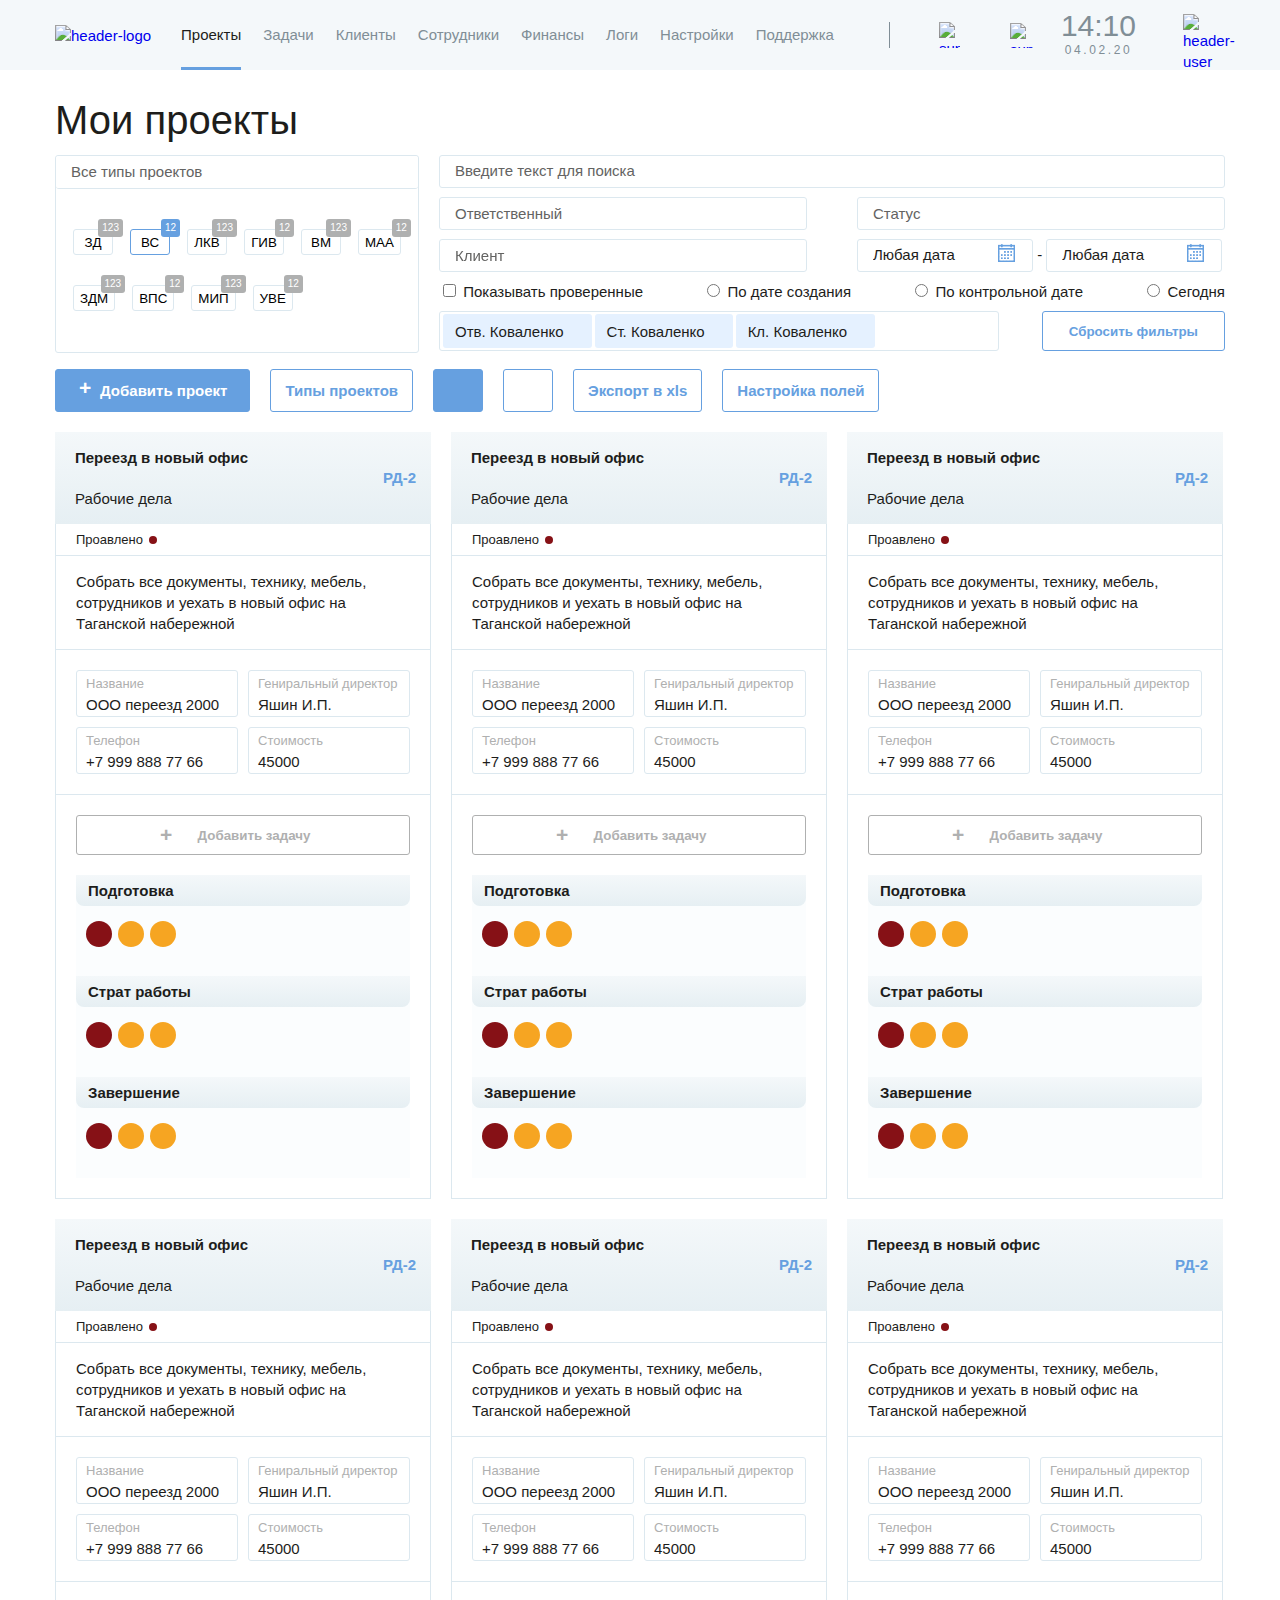
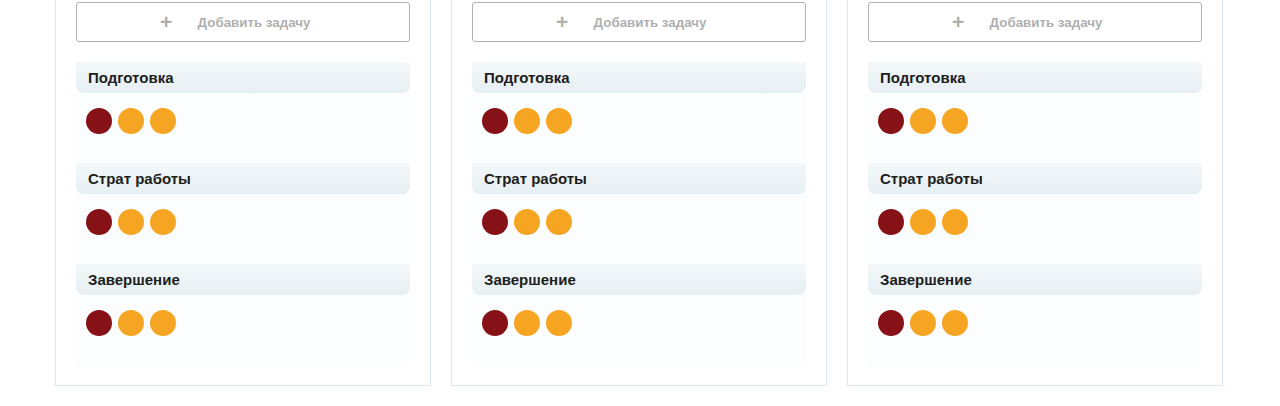
==== commit fd866830: "fix bugs" ====
--- a/index.html
+++ b/index.html
@@ -94,7 +94,7 @@
             <a href="personal-area.html" class="header__user-link">
               <img class="header__user-img" src="./img/user-img.png" height="35" width="35" alt="header-user">
             </a>
-            <span class="header__user-txt">Личный кабинет</span>
+            <span class="header__user-txt"><a href="personal-area.html">Личный кабинет</a></span>
           </div>
 
           <button class="header__mobile-btn header__mobile-btn--gamburger">
@@ -355,7 +355,7 @@
                 <span class="vis-hidd">кнопка переключения вид рядами</span>
               </a>
 
-              <a href="#" class="controls__exp-xls controls__btn controls__btn--disabled">
+              <a href="#" class="controls__exp-xls controls__btn">
                 Экспорт в xls
               </a>
 
@@ -3434,96 +3434,95 @@
       <p class="add-new-project__inner-title-mobile">Типы проектов</p>
       <div class="add-new-project__form-area-projects">
         <p class="add-new-project__inner-title">Типы проектов</p>
-        <button type="button" class="projects__form-area-btn">
-          ЗД
+        <div class="projects__form-area-btn-wrapper">
+          <button type="button" class="projects__form-area-btn">
+            ЗД
+          </button>
           <span class="projects__btn-counter">
-            10
+            123
           </span>
-        </button>
-
-        <button type="button" class="projects__form-area-btn">
-          ЗД
+        </div>
+
+        <div class="projects__form-area-btn-wrapper projects__form-area-btn-wrapper--active">
+          <button type="button" class="projects__form-area-btn">
+            ВС
+          </button>
           <span class="projects__btn-counter">
-            10
+            12
           </span>
-        </button>
-
-        <button type="button" class="projects__form-area-btn">
-          ЗД
+        </div>
+
+        <div class="projects__form-area-btn-wrapper">
+          <button type="button" class="projects__form-area-btn">
+            ЛКВ
+          </button>
           <span class="projects__btn-counter">
-            10
+            123
           </span>
-        </button>
-
-        <button type="button" class="projects__form-area-btn">
-          ЗД
+        </div>
+
+        <div class="projects__form-area-btn-wrapper">
+          <button type="button" class="projects__form-area-btn">
+            ГИВ
+          </button>
           <span class="projects__btn-counter">
-            10
+            12
           </span>
-        </button>
-
-        <button type="button" class="projects__form-area-btn">
-          ЗД
+        </div>
+
+        <div class="projects__form-area-btn-wrapper">
+          <button type="button" class="projects__form-area-btn">
+            ВМ
+          </button>
           <span class="projects__btn-counter">
-            10
+            123
           </span>
-        </button>
-
-        <button type="button" class="projects__form-area-btn">
-          ЗД
+        </div>
+
+        <div class="projects__form-area-btn-wrapper">
+          <button type="button" class="projects__form-area-btn">
+            МАА
+          </button>
           <span class="projects__btn-counter">
-            10
+            12
           </span>
-        </button>
-
-        <button type="button" class="projects__form-area-btn">
-          ЗД
+        </div>
+
+        <div class="projects__form-area-btn-wrapper">
+          <button type="button" class="projects__form-area-btn">
+            ЗДМ
+          </button>
           <span class="projects__btn-counter">
-            10
+            123
           </span>
-        </button>
-
-        <button type="button" class="projects__form-area-btn">
-          ЗД
+        </div>
+
+        <div class="projects__form-area-btn-wrapper">
+          <button type="button" class="projects__form-area-btn">
+            ВПС
+          </button>
           <span class="projects__btn-counter">
-            10
+            12
           </span>
-        </button>
-
-        <button type="button" class="projects__form-area-btn">
-          ЗД
+        </div>
+
+        <div class="projects__form-area-btn-wrapper">
+          <button type="button" class="projects__form-area-btn">
+            МИП
+          </button>
           <span class="projects__btn-counter">
-            10
+            123
           </span>
-        </button>
-
-        <button type="button" class="projects__form-area-btn">
-          ЗД
+        </div>
+
+        <div class="projects__form-area-btn-wrapper">
+          <button type="button" class="projects__form-area-btn">
+            УВЕ
+          </button>
           <span class="projects__btn-counter">
-            10
+            12
           </span>
-        </button>
-
-        <button type="button" class="projects__form-area-btn">
-          ЗД
-          <span class="projects__btn-counter">
-            10
-          </span>
-        </button>
-
-        <button type="button" class="projects__form-area-btn">
-          ЗД
-          <span class="projects__btn-counter">
-            10
-          </span>
-        </button>
-
-        <button type="button" class="projects__form-area-btn">
-          ЗД
-          <span class="projects__btn-counter">
-            10
-          </span>
-        </button>
+        </div>
 
       </div>
       <input name="#" type="text" class="add-new-project__form-text form__text-input" placeholder="Название проекта">
--- a/css/style.css
+++ b/css/style.css
@@ -1,2 +1,2 @@
-.reset-list{margin:0;padding:0;list-style:none}body{font-family:Helvetica,sans-serif;font-size:15px;line-height:21px;font-weight:400;color:#1d1d1b;background-color:#fff;margin:0}body .disabled-element{opacity:.4}a{text-decoration:none;-webkit-transition:.3s;transition:.3s;cursor:pointer}a:active,a:focus,a:hover{text-decoration:none}h1,h2,h3,h4,h5,p{margin:0}button{cursor:pointer}ul{list-style:none;padding:0;margin:0}input[type=checkbox]{border-color:#dce8ef}.vis-hidd{position:absolute!important;clip:rect(1px 1px 1px 1px);clip:rect(1px,1px,1px,1px);padding:0!important;border:0!important;height:1px!important;width:1px!important;overflow:hidden}.container{width:100%;max-width:1200px;padding-left:15px;padding-right:15px;margin:0 auto}.overlay{background-color:rgba(255,255,255,.7);position:fixed;display:block;top:0;left:0;right:0;bottom:0;width:100%;height:100%;z-index:1999}*{-webkit-box-sizing:border-box;box-sizing:border-box}@font-face{font-family:Helvetica;src:url(../fonts/HelveticaBold/HelveticaBold.ttf);font-weight:700;font-style:normal;font-display:swap}@font-face{font-family:Helvetica;src:url(../fonts/HelveticaMedium/HelveticaMedium.ttf);font-weight:500;font-style:normal;font-display:swap}@font-face{font-family:Helvetica;src:url(../fonts/HelveticaRegular/HelveticaRegular.ttf);font-weight:400;font-style:normal;font-display:swap}@font-face{font-family:Helvetica;src:url(../fonts/HelveticaLight/HelveticaLight.ttf);font-weight:300;font-style:normal;font-display:swap}.edit-btn{border-radius:50%;border:1px solid #66a0e0;width:40px;height:40px;position:relative}.edit-btn::after{content:"";display:block;width:18px;height:18px;background-image:url(../img/icons/edit-btn-icon.png);background-size:cover;background-position:50%;background-repeat:no-repeat;position:absolute;top:10px;left:10px}.edit-btn:hover{opacity:.7}.close-btn{border-radius:50%;border:1px solid #afb0b0;width:40px;height:40px;position:relative}.close-btn::after{content:"";display:block;width:20px;height:18px;background-image:url(../img/icons/btn-close-icon.png);background-size:cover;background-position:50%;background-repeat:no-repeat;position:absolute;top:10px;left:9px}.close-btn:hover{opacity:.7}.close-btn--red{border-color:#e30613}.close-btn--red::after{content:"";display:block;width:20px;height:18px;background-image:url(../img/icons/btn-close-icon-red.png);background-size:cover;background-position:50%;background-repeat:no-repeat;position:absolute;top:10px;left:9px}.form__fieldset{padding:0;margin:0}.form__select{border-radius:3px;border:1px solid #dce8ef;position:relative;-webkit-appearance:none;-moz-appearance:none;appearance:none;background-image:url(../img/icons/select-arrow-icon.png);background-size:12px 7px;background-position:calc(100% - 14px) 12px;background-repeat:no-repeat;padding:6px 40px 5px 15px}.form__select option{font-size:15px;line-height:22px;min-height:28px;border-bottom:1px solid #dce8ef;display:block;padding:6px 15px 5px}.form__search-input,.form__text-input,.form__textarea{border:1px solid #dce8ef;border-radius:3px;padding:8px 15px}.form__search-input::-webkit-input-placeholder,.form__text-input::-webkit-input-placeholder,.form__textarea::-webkit-input-placeholder{color:#636362;font-family:Helvetica,sans-serif;font-size:15px;line-height:21px}.form__search-input::-moz-placeholder,.form__text-input::-moz-placeholder,.form__textarea::-moz-placeholder{color:#636362;font-family:Helvetica,sans-serif;font-size:15px;line-height:21px}.form__search-input:-ms-input-placeholder,.form__text-input:-ms-input-placeholder,.form__textarea:-ms-input-placeholder{color:#636362;font-family:Helvetica,sans-serif;font-size:15px;line-height:21px}.form__search-input::-ms-input-placeholder,.form__text-input::-ms-input-placeholder,.form__textarea::-ms-input-placeholder{color:#636362;font-family:Helvetica,sans-serif;font-size:15px;line-height:21px}.form__search-input::placeholder,.form__text-input::placeholder,.form__textarea::placeholder{color:#636362;font-family:Helvetica,sans-serif;font-size:15px;line-height:21px}.add-new-project__form-select{color:#636362;font-family:Helvetica,sans-serif;font-size:15px;line-height:21px}.form__option{position:relative}.form__option::after{content:"";display:block;width:11px;height:11px;position:absolute;top:50%;-webkit-transform:translateY(-50%);transform:translateY(-50%);right:5px;border-radius:50%}.form__option--not-active::after{background-color:#dcdcdc}.form__option--waiting-activation::after{background-color:#626262}.form__option--waiting-completion::after{background-color:#f6a522}.form__option--failed::after{background-color:#861115}.form__option--waiting-verification::after{background-color:#75daff}.form__option--made-tested::after,.form__option--waiting-decision::after{background-color:#0166ff}.form__option--not-made-tested::after{background-color:#bd1ee1}.form__option--urgent::after{background-color:#fff602}.form__option--made-first::after{background-color:#c5343a}.big-title{font-size:40px;line-height:1;font-weight:400}.header{background-color:#f4f8fa}.header__wrapper{display:-webkit-box;display:-ms-flexbox;display:flex;-webkit-box-pack:justify;-ms-flex-pack:justify;justify-content:space-between;-webkit-box-align:center;-ms-flex-align:center;align-items:center;min-height:70px;width:100%}.header__logo-link{margin-right:30px}@media screen and (max-width:768px){.header__wrapper{-ms-flex-wrap:wrap;flex-wrap:wrap;-webkit-box-pack:start;-ms-flex-pack:start;justify-content:flex-start;padding-top:15px;min-height:50px}.header__logo-link{-webkit-box-ordinal-group:2;-ms-flex-order:1;order:1;margin-right:0;margin-bottom:15px}.header__logo-img{width:60px;height:25px}}.header__nav{margin-right:55px}@media screen and (max-width:768px){.header__nav{display:none;-webkit-box-ordinal-group:5;-ms-flex-order:4;order:4;width:calc(100% + 30px);background-color:#fafcfd;margin:0 -15px}}.header__nav-list{display:-webkit-box;display:-ms-flexbox;display:flex;-webkit-box-pack:justify;-ms-flex-pack:justify;justify-content:space-between;-webkit-box-align:center;-ms-flex-align:center;align-items:center;min-height:70px}@media screen and (max-width:768px){.header__nav-list{padding-left:15px;padding-right:15px;padding-top:0;min-height:36px}}@media screen and (max-width:576px){.container{max-width:576px}.header__nav-list{-webkit-box-orient:vertical;-webkit-box-direction:normal;-ms-flex-direction:column;flex-direction:column;padding-left:45px;padding-right:15px;padding-top:18px}.header__nav-list-item:last-child{padding-bottom:36px}}.header__nav-list-item{margin-right:22px;min-height:70px;border-bottom:3px solid transparent;-webkit-box-sizing:border-box;box-sizing:border-box;padding-top:24px}.header__nav-list-item:last-child{margin-right:0}@media screen and (max-width:768px){.header__nav-list-item{width:100%;margin-right:0;text-align:center;font-size:14px;padding-top:12px;padding-bottom:12px;min-height:24px}}@media screen and (max-width:576px){.header__nav-list-item{width:100%;margin-right:0;text-align:left;font-size:26px;padding-top:18px;padding-bottom:18px}}.header__nav-list-item--active{border-bottom:3px solid #66a0e0}.header__nav-list-item--active .header__nav-list-link{color:#1d1d1b}@media screen and (max-width:768px){.header__nav-list-item--active{border-bottom:none}.header__nav-list-item--active .header__nav-list-link{color:#66a0e0}}.header__nav-list-link{color:#808e96}.header__nav-list-link:focus,.header__nav-list-link:hover{color:#1d1d1b}.header__nav-list-link:active{opacity:.7}.header__settings{position:relative;padding-left:50px;width:100%;max-width:132px;display:-webkit-box;display:-ms-flexbox;display:flex;-webkit-box-pack:justify;-ms-flex-pack:justify;justify-content:space-between;-webkit-box-align:center;-ms-flex-align:center;align-items:center}.header__settings::after{content:"";display:block;height:100%;width:1px;background-color:#808e96;position:absolute;top:0;left:0}@media screen and (max-width:768px){.header__settings{display:none;-webkit-box-ordinal-group:6;-ms-flex-order:5;order:5;max-width:430px;padding-left:15px;padding-top:0}.header__settings::after{display:none}}@media screen and (max-width:576px){.header__settings{display:none;-webkit-box-ordinal-group:6;-ms-flex-order:5;order:5;width:calc(100% + 30px);max-width:calc(100% + 30px);background-color:#fafcfd;margin:0 -15px;border-top:1px solid #dce8ef;-webkit-box-orient:vertical;-webkit-box-direction:normal;-ms-flex-direction:column;flex-direction:column;-webkit-box-align:start;-ms-flex-align:start;align-items:flex-start;padding-left:45px;padding-top:40px}.header__settings::after{display:none}}.header__settings-item{margin-right:30px;color:#1d1d1b}.header__settings-item:last-child{margin-right:0}@media screen and (max-width:768px){.header__settings-item{display:inline-block;vertical-align:middle}}@media screen and (max-width:576px){.header__settings-item{display:block;margin-bottom:30px}}.header__settings-link{display:-webkit-box;display:-ms-flexbox;display:flex;-webkit-box-align:center;-ms-flex-align:center;align-items:center}.header__settings-link-icon{margin-right:20px}.header__settings-txt{display:none}.header__date-time{margin-left:40px}@media screen and (max-width:768px){.header__settings-txt{display:inline;color:#808e96}.header__date-time{-webkit-box-ordinal-group:3;-ms-flex-order:2;order:2;margin-right:auto;margin-left:38%;padding-bottom:15px}}@media screen and (max-width:576px){.header__date-time{-webkit-box-ordinal-group:3;-ms-flex-order:2;order:2;margin-right:auto;margin-left:24%;padding-bottom:15px}}.header__time{font-size:30px;font-weight:300;line-height:1;color:#808e96;text-align:center}@media screen and (max-width:768px){.header__time{font-size:22px}}.header__date{font-size:12px;font-weight:300;line-height:18px;color:#808e96;letter-spacing:2.6px;text-align:center}.header__user-block{margin-left:auto;border-radius:50%;width:42px;height:42px}@media screen and (max-width:768px){.header__date{font-size:9px;line-height:9px}.header__user-block{display:none;-webkit-box-ordinal-group:6;-ms-flex-order:5;order:5;width:200px;height:52px;padding-top:10px}}@media screen and (max-width:576px){.header__user-block{-webkit-box-ordinal-group:6;-ms-flex-order:5;order:5;margin:0 -15px;display:none;width:calc(100% + 30px);padding-left:40px;border-radius:0;padding-bottom:20px;min-height:60px;background-color:#fafcfd}}.header__user-link{display:block;width:42px;height:42px}@media screen and (max-width:768px){.header__user-link{display:inline-block;vertical-align:middle;height:38px}}@media screen and (max-width:576px){.header__user-link{display:inline;vertical-align:top;margin-right:20px}}.header__user-img{width:100%;height:auto;-o-object-fit:cover;object-fit:cover}.header__user-txt{display:none}@media screen and (max-width:768px){.header__user-img{width:35px;height:35px}.header__user-txt{display:inline;width:100%;vertical-align:middle;line-height:34px;color:#808e96}}.header__mobile-btn{display:none;outline:0}@media screen and (max-width:768px){.header__mobile-btn{display:block;height:25px;width:30px;position:relative;border:none;padding:0;background-color:transparent;-webkit-box-ordinal-group:4;-ms-flex-order:3;order:3;margin-bottom:15px}}.header__mobile-btn--close{-webkit-animation:.4s scale2;animation:.4s scale2}.header__mobile-btn--close::after{content:"";display:block;width:28px;height:3px;background-color:#66a0e0;position:absolute;top:11px;left:0;-webkit-transform:rotate(45deg);transform:rotate(45deg);border-radius:1px}.header__mobile-btn--close::before{content:"";display:block;width:28px;height:3px;background-color:#66a0e0;position:absolute;bottom:11px;left:0;-webkit-transform:rotate(135deg);transform:rotate(135deg);border-radius:1px}.header__mobile-btn--close .header__mobile-btn-decor{display:none}.header__mobile-btn--gamburger{-webkit-animation:.3s scale;animation:.3s scale}@media screen and (max-width:768px){.header__mobile-btn--gamburger{height:25px;width:30px}.header__mobile-btn--gamburger::after{content:"";display:block;width:100%;height:3px;background-color:#66a0e0;position:absolute;top:0;left:0;border-radius:1px}.header__mobile-btn--gamburger::before{content:"";display:block;width:100%;height:3px;background-color:#66a0e0;position:absolute;bottom:0;left:0;border-radius:1px}.header__mobile-btn--gamburger .header__mobile-btn-decor{display:block;width:80%;height:3px;background-color:#66a0e0;position:absolute;top:11px;right:0;border-radius:1px}.projects__wrapper .projects__form-area-projects{width:100%;max-width:100%;min-height:62px;padding-top:20px;padding-bottom:10px}}@-webkit-keyframes scale{0%{-webkit-transform:scale(0);transform:scale(0)}70%{-webkit-transform:scale(1.2);transform:scale(1.2)}100%{-webkit-transform:scale(1);transform:scale(1)}}@keyframes scale{0%{-webkit-transform:scale(0);transform:scale(0)}70%{-webkit-transform:scale(1.2);transform:scale(1.2)}100%{-webkit-transform:scale(1);transform:scale(1)}}@-webkit-keyframes scale2{0%{-webkit-transform:scale(0);transform:scale(0)}70%{-webkit-transform:scale(1.2);transform:scale(1.2)}100%{-webkit-transform:scale(1);transform:scale(1)}}@keyframes scale2{0%{-webkit-transform:scale(0);transform:scale(0)}70%{-webkit-transform:scale(1.2);transform:scale(1.2)}100%{-webkit-transform:scale(1);transform:scale(1)}}.projects__wrapper{padding-top:30px;width:100%}.projects__title{margin-bottom:15px}@media screen and (max-width:576px){.projects{background-color:#fbfdfe}.projects__wrapper{display:-webkit-box;display:-ms-flexbox;display:flex;-webkit-box-orient:vertical;-webkit-box-direction:normal;-ms-flex-direction:column;flex-direction:column}.projects__wrapper .projects__form-area-projects{padding-top:20px;padding-left:0;border:none;-ms-flex-wrap:nowrap;flex-wrap:nowrap;width:93vw;overflow-x:scroll;min-height:60px;margin-bottom:10px}.projects__wrapper .projects__form-area-btn{min-width:36px;-webkit-box-sizing:content-box;box-sizing:content-box;-ms-flex-preferred-size:50px;flex-basis:50px}.projects__title{-webkit-box-ordinal-group:2;-ms-flex-order:1;order:1;font-size:30px}}.projects__form-filter-mobile-btn{display:none}@media screen and (max-width:576px){.projects__form-filter-mobile-btn{display:block;width:100%;border-radius:3px;border:1px solid #66a0e0;font-weight:700;margin-right:20px;color:#66a0e0;padding:9px 14px;margin-bottom:20px;background-color:transparent;position:relative}.projects__form-filter-mobile-btn::after{content:"";display:block;width:18px;height:18px;position:absolute;top:8px;left:6%;background-image:url(../img/icons/filter-mobile-icon.png);background-size:cover;background-repeat:no-repeat;background-position:50%}}@media screen and (max-width:768px){.projects__controls{-ms-flex-pack:distribute;justify-content:space-around}.projects__controls .controls__exp-xls,.projects__controls .controls__row-btn,.projects__controls .controls__tile-btn{display:none}}@media screen and (max-width:576px){.projects__controls{-webkit-box-ordinal-group:3;-ms-flex-order:2;order:2;-webkit-box-orient:vertical;-webkit-box-direction:normal;-ms-flex-direction:column;flex-direction:column}.projects__controls.controls{margin-bottom:0}.projects__controls .controls__exp-xls,.projects__controls .controls__row-btn,.projects__controls .controls__tile-btn{display:none}.projects__controls .controls__add-btn{margin-right:0;width:100%;margin-bottom:20px;text-align:center}.projects__controls .controls__add-btn::before{left:25%}.projects__controls .controls__prijects-type-btn{margin-right:0;width:100%;margin-bottom:20px;text-align:center}.projects__controls .controls__fields-setting{margin-right:0;width:100%;text-align:center}}.projects__form{width:100%;display:-webkit-box;display:-ms-flexbox;display:flex;-webkit-box-pack:justify;-ms-flex-pack:justify;justify-content:space-between;-webkit-box-align:start;-ms-flex-align:start;align-items:flex-start}@media screen and (max-width:768px){.projects__form{-webkit-box-orient:vertical;-webkit-box-direction:normal;-ms-flex-direction:column;flex-direction:column}.projects__form .cd-dropdown.cd-active li{width:100%!important}.projects__form-fieldset-type .cd-dropdown{display:none}}.projects__form-fieldset-type{width:100%;max-width:364px;min-height:198px;margin-right:20px;border:1px solid #dce8ef;border-radius:3px}.projects__form-fieldset-type .cd-dropdown{max-width:362px}.projects__form-fieldset-type .cd-dropdown>span{border:none;border-bottom:1px solid #dce8ef;max-width:362px}@media screen and (max-width:768px){.projects__form-fieldset-type{width:100%;max-width:100%;min-height:62px;margin-bottom:20px}.projects__form-fieldset-main{width:100%}}@media screen and (max-width:576px){.projects__form{-webkit-box-orient:vertical;-webkit-box-direction:normal;-ms-flex-direction:column;flex-direction:column;position:relative}.projects__form-fieldset-type .cd-dropdown{display:none}.projects__form-fieldset-type{border:none;min-height:60px;margin-bottom:0}}.projects__form-select-type{width:100%;border-top:none;border-left:none;border-right:none;margin-bottom:40px}.projects__form-area-projects{-webkit-box-sizing:border-box;box-sizing:border-box;display:-webkit-box;display:-ms-flexbox;display:flex;-webkit-box-pack:start;-ms-flex-pack:start;justify-content:flex-start;-ms-flex-wrap:wrap;flex-wrap:wrap;-ms-flex-line-pack:justify;align-content:space-between;border-radius:3px;min-height:162px;padding:40px 8px 30px}.projects__form-area-btn{min-width:40px;height:26px;border-radius:3px;border:1px solid #dce8ef;background-color:transparent;text-transform:uppercase;position:relative;-webkit-transition:.3s;transition:.3s;text-align:center}.projects__form-area-btn:focus,.projects__form-area-btn:hover{border-color:#66a0e0}.projects__form-area-btn:active{opacity:.7}.projects__btn-counter{position:absolute;top:0;right:0;padding:4px;font-size:10px;line-height:1;background-color:#afb0b0;color:#fff;border-radius:3px;-webkit-transition:.3s;transition:.3s;margin-top:-10px;margin-right:-10px}.projects__form-area-btn-wrapper--active .projects__form-area-btn{border-color:#66a0e0}.projects__form-area-btn-wrapper--active .projects__btn-counter{background-color:#66a0e0}.projects__form-fieldset-main{-webkit-box-flex:1;-ms-flex-positive:1;flex-grow:1;border:none;padding:0}@media screen and (max-width:576px){.projects__form-fieldset-main{display:none;width:100%;margin:0 auto}}.projects__form-search-input{width:100%;margin-bottom:9px}@media screen and (max-width:576px){.projects__form-search-input{margin-bottom:20px}}.projects__form-wrapper{display:-webkit-box;display:-ms-flexbox;display:flex;-webkit-box-pack:justify;-ms-flex-pack:justify;justify-content:space-between;-webkit-box-align:center;-ms-flex-align:center;align-items:center;margin-bottom:9px}.projects__form-select-client,.projects__form-select-responsible,.projects__form-select-status,.projects__form-wrapper-inner{width:100%;max-width:368px}.projects__form-wrapper--responsible-status .cd-dropdown:nth-child(2) span:first-child span{display:-webkit-box;display:-ms-flexbox;display:flex}.projects__form-wrapper--responsible-status .cd-dropdown:nth-child(2) ul span:first-child span{display:inline-block}.projects__form-date-input{max-width:176px;border-radius:3px;background-image:url(../img/icons/calendar-icon.png);background-size:17px 18px;background-position:calc(100% - 17px) 4px;background-repeat:no-repeat}.projects__form-date-input::-webkit-input-placeholder{color:#1d1d1b}.projects__form-date-input::-moz-placeholder{color:#1d1d1b}.projects__form-date-input:-ms-input-placeholder{color:#1d1d1b}.projects__form-date-input::-ms-input-placeholder{color:#1d1d1b}.projects__form-date-input::placeholder{color:#1d1d1b}@media screen and (max-width:576px){.projects__form-wrapper{-webkit-box-ordinal-group:4;-ms-flex-order:3;order:3}.projects__form-wrapper--responsible-status{-webkit-box-orient:vertical;-webkit-box-direction:normal;-ms-flex-direction:column;flex-direction:column;margin-bottom:0}.projects__form-wrapper--responsible-status .cd-dropdown{margin-bottom:20px}.projects__form-wrapper--client-date{-webkit-box-orient:vertical;-webkit-box-direction:normal;-ms-flex-direction:column;flex-direction:column}.projects__form-wrapper--client-date .cd-dropdown{margin-bottom:20px}.projects__form-wrapper--client-date .projects__form-wrapper-inner{display:-webkit-box;display:-ms-flexbox;display:flex;-webkit-box-pack:justify;-ms-flex-pack:justify;justify-content:space-between}.projects__form-date-input{max-width:135px;background-position:calc(100% - 12px) 5px}}.projects__employees-wrapper{-webkit-box-sizing:border-box;box-sizing:border-box;padding:2px 3px;min-width:38px;border:1px solid #dce8ef;border-radius:3px;max-width:560px;width:100%;display:-webkit-box;display:-ms-flexbox;display:flex;-webkit-box-pack:start;-ms-flex-pack:start;justify-content:flex-start;-ms-flex-wrap:wrap;flex-wrap:wrap}@media screen and (max-width:768px){.projects__employees-wrapper{display:none}}@media screen and (max-width:576px){.projects__employees-wrapper{display:none}}.projects__employee{background-color:#e5f1ff;position:relative;margin-right:3px;border-radius:3px;padding:7px 28px 6px 12px}.projects__employee-name-close{display:block;width:10px;height:11px;border:none;background-color:transparent;position:absolute;top:14px;right:9px;background-image:url(../img/icons/close-employee-icon.png);background-size:cover;background-position:50%;background-repeat:no-repeat;-webkit-transition:.3s;transition:.3s}.projects__employee-name-close:active,.projects__employee-name-close:hover{opacity:.7}.projects__employee-name-close:focus{opacity:.5}.projects__employee-reset-btn{border:1px solid #66a0e0;border-radius:3px;background-color:transparent;color:#66a0e0;font-weight:700;margin-left:20px;-webkit-transition:.3s;transition:.3s;padding:12px 26px 11px}.projects__employee-reset-btn:active,.projects__employee-reset-btn:hover{opacity:.7}.projects__employee-reset-btn:focus{opacity:.5}.projects__employee-reset-btn .projects__employee-reset-txt-mobi{display:none}@media screen and (max-width:768px){.projects__employee-reset-btn{margin-left:auto}}.projects__employee-close{display:none}@media screen and (max-width:576px){.projects__employee-reset-btn{position:absolute;top:3px;right:0;border:none;padding:0;margin:0}.projects__employee-reset-btn .projects__employee-reset-txt-mobi{display:inline}.projects__employee-reset-btn .projects__employee-reset-txt-desc{display:none}.projects__employee-close{display:block;color:#66a0e0;position:absolute;top:3px;left:0;font-weight:700;border:none;background-color:transparent;padding:0;margin:0}}.projects__employee-apply{margin-right:0;width:100%;margin-bottom:20px;text-align:center;color:#fff;background-color:#66a0e0;padding-top:12px;padding-bottom:10px;font-weight:700;border:1px solid #66a0e0;border-radius:3px;display:none}@media screen and (max-width:768px){.projects__employee-apply{display:block;width:200px;margin-left:20px}}@media screen and (max-width:576px){.projects__employee-apply{display:block;width:100%;margin-left:0}.project__mobile-title{background-color:transparent;text-align:center;width:100%}}.project__mobile-title{display:none}.projects__form-wrapper--employee-reset{-webkit-box-align:start;-ms-flex-align:start;align-items:flex-start}@media screen and (max-width:576px){.projects__form-wrapper--checkboxes{display:-webkit-box;display:-ms-flexbox;display:flex;-webkit-box-orient:vertical;-webkit-box-direction:normal;-ms-flex-direction:column;flex-direction:column;-webkit-box-align:start;-ms-flex-align:start;align-items:flex-start}.projects__form-wrapper--checkboxes .projects__checkbox-wrapper{width:100%}.projects__form-wrapper--checkboxes .projects__checkbox-wrapper--check{-webkit-box-ordinal-group:5;-ms-flex-order:4;order:4}.projects__form-wrapper--checkboxes .projects__checkbox-wrapper--date-add{-webkit-box-ordinal-group:2;-ms-flex-order:1;order:1}.projects__form-wrapper--checkboxes .projects__checkbox-wrapper--date-control{-webkit-box-ordinal-group:3;-ms-flex-order:2;order:2}.projects__form-wrapper--checkboxes .projects__checkbox-wrapper--today{-webkit-box-ordinal-group:4;-ms-flex-order:3;order:3}.projects__checkbox-wrapper{display:-webkit-box;display:-ms-flexbox;display:flex;-webkit-box-orient:horizontal;-webkit-box-direction:reverse;-ms-flex-direction:row-reverse;flex-direction:row-reverse;-webkit-box-pack:justify;-ms-flex-pack:justify;justify-content:space-between;padding-top:10px;padding-bottom:9px}}.projects__form-area-btn-wrapper{position:relative;min-width:40px;height:26px;margin-left:9px;margin-right:8px;margin-bottom:10px}.mapping__wrapper{width:100%}.controls{min-height:40px;margin-bottom:20px;display:-webkit-box;display:-ms-flexbox;display:flex;-webkit-box-pack:start;-ms-flex-pack:start;justify-content:flex-start}.controls__btn{border-radius:3px;border:1px solid #66a0e0;font-weight:700;margin-right:20px;color:#66a0e0;padding:10px 14px}.controls__btn:hover{opacity:.8;-webkit-box-shadow:0 20px 30px 0 rgba(18,59,59,.09);box-shadow:0 20px 30px 0 rgba(18,59,59,.09)}@media screen and (max-width:576px){.controls__btn{padding-top:9px;padding-bottom:9px}}.controls__btn--disabled{color:#dce8ef;border-color:#dce8ef}.controls__btn--active{color:#fff;background-color:#66a0e0}.controls__btn--active:hover{opacity:.7}.controls__add-btn{padding-left:44px;padding-right:22px;position:relative}.controls__add-btn::before{content:"+";position:absolute;left:23px;top:7px;font-size:21px}.controls__tile-btn{position:relative;width:50px}.controls__tile-btn::after{content:"";display:block;height:21px;width:21px;position:absolute;top:10px;left:14px;background-image:url(../img/icons/tile-active-icon.png);background-size:cover;background-position:50%;background-repeat:no-repeat}.controls__row-btn{position:relative;width:50px}.controls__row-btn::after{content:"";display:block;height:21px;width:21px;position:absolute;top:10px;left:14px;background-image:url(../img/icons/gamburger-active-icon.png);background-size:cover;background-position:50%;background-repeat:no-repeat}.controls__tile-btn.controls__btn--active{background-color:#66a0e0}.controls__tile-btn.controls__btn--active::after{background-image:url(../img/icons/tile-white-icon.png)}.controls__row-btn.controls__btn--active{background-color:#66a0e0}.controls__row-btn.controls__btn--active::after{background-image:url(../img/icons/gamburger-white-icon.png)}.controls__arrow{border-radius:50%;border:1px solid #dce8ef;width:40px;height:40px;position:relative;margin-right:10px}.controls__arrow:hover{opacity:.7}.contols__arrow--up::after{content:"";display:block;width:22px;height:12px;background-image:url(../img/icons/controls-arrow-up-icon.png);background-size:cover;background-position:50%;background-repeat:no-repeat;position:absolute;top:13px;left:8px}.contols__arrow--down::after{content:"";display:block;width:22px;height:12px;background-image:url(../img/icons/controls-arrow-down-icon.png);background-size:cover;background-position:50%;background-repeat:no-repeat;position:absolute;top:13px;left:8px}.contols__arrow--close::after{content:"";display:block;width:14px;height:14px;background-image:url(../img/icons/form-task-close-icon.png);background-size:cover;background-position:50%;background-repeat:no-repeat;position:absolute;top:12px;left:12px}.contols__arrow--plus::after{content:"";display:block;width:18px;height:18px;background-image:url(../img/icons/task-form-plus-icon.png);background-size:cover;background-position:50%;background-repeat:no-repeat;position:absolute;top:10px;left:10px}.controls__list-btn{border-radius:50%;border:1px solid #8b8a8a;width:40px;height:40px;position:relative;margin-right:10px}.controls__list-btn:hover{opacity:.7}.controls__list-btn::after{content:"";display:block;width:20px;height:16px;background-image:url(../img/icons/list-icon.png);background-size:cover;background-position:50%;background-repeat:no-repeat;position:absolute;top:10px;left:10px}.result{width:100%}.result__titles-row{display:-webkit-box;display:-ms-flexbox;display:flex;-webkit-box-pack:start;-ms-flex-pack:start;justify-content:flex-start;background-image:-webkit-gradient(linear,left bottom,left top,from(#e6eff3),to(#f4f8fa));background-image:linear-gradient(0deg,#e6eff3 0,#f4f8fa 100%);min-height:54px;border-radius:3px}.result__title-item{font-weight:700;width:100%;max-width:232px;-webkit-box-sizing:border-box;box-sizing:border-box;padding-left:21px;padding-top:17px;position:relative}.result__title-item::after{content:"";display:block;height:80%;width:1px;background-color:#fff;position:absolute;top:10%;right:0}.result__title-item:last-child{-webkit-box-flex:1;-ms-flex-positive:1;flex-grow:1}.result__title-item:last-child::after{display:none}.result__form-wrapper{background-color:#fbfdfe}.result__form{display:-webkit-box;display:-ms-flexbox;display:flex;-webkit-box-pack:start;-ms-flex-pack:start;justify-content:flex-start;min-height:64px}.result__form-item-wrapper{width:100%;max-width:232px;-webkit-box-sizing:border-box;box-sizing:border-box;padding-top:17px;padding-left:14px;text-align:center}.result__form-item-wrapper:last-child{-webkit-box-flex:1;-ms-flex-positive:1;flex-grow:1}.result__form-input{border-radius:3px;border:1px solid #dce8ef;padding:5px 8px}.result__item{margin-bottom:20px;position:relative}.result__item-title-row{background-image:-webkit-gradient(linear,left bottom,left top,from(#e6eff3),to(#f4f8fa));background-image:linear-gradient(0deg,#e6eff3 0,#f4f8fa 100%);min-height:32px;-webkit-box-sizing:border-box;box-sizing:border-box;padding-top:5px;padding-left:10px}.result__item-title{margin-right:18px;font-weight:700;color:#1d1d1b;margin-bottom:5px}.result__item-type{text-transform:uppercase;font-weight:700;color:#66a0e0}.result__item-info-list{display:-webkit-box;display:-ms-flexbox;display:flex;-webkit-box-pack:start;-ms-flex-pack:start;justify-content:flex-start;border:1px solid #dce8ef;border-top:none}.result__item-info-element{width:100%;max-width:232px;-webkit-box-sizing:border-box;box-sizing:border-box;position:relative;padding:18px 8px 18px 10px}.result__item-info-element::after{content:"";display:block;height:80%;width:1px;background-color:#dce8ef;position:absolute;top:10%;right:0}.result__item-info-element:last-child::after{display:none}.result__item-info-txt{margin-bottom:0}.result__item-tracking-list{border:1px solid #dce8ef;border-top:none;display:-webkit-box;display:-ms-flexbox;display:flex;-webkit-box-pack:start;-ms-flex-pack:start;justify-content:flex-start;-ms-flex-wrap:wrap;flex-wrap:wrap;padding:20px 210px 20px 10px}.result__item-tracking-item{background-color:#fbfdfe;margin-right:20px;position:relative}.result__item-tracking-title{background-image:-webkit-gradient(linear,left bottom,left top,from(#e6eff3),to(#f4f8fa));background-image:linear-gradient(0deg,#e6eff3 0,#f4f8fa 100%);border-radius:0 0 8px 8px;font-weight:700;padding:5px 10px 5px 12px}.result__item-tracking-controls-list{display:-webkit-box;display:-ms-flexbox;display:flex;-webkit-box-pack:start;-ms-flex-pack:start;justify-content:flex-start;-ms-flex-wrap:wrap;flex-wrap:wrap;padding:15px 4px 25px 10px}@media screen and (max-width:576px){.result__item-tracking-item{position:static}.result__item-tracking-controls-list{position:relative}}.result__tracking-btn{border:none;background-color:#dcdcdc;width:26px;height:26px;border-radius:50%;margin-right:6px;position:relative;cursor:pointer;-webkit-transition:.3s;transition:.3s}.result__tracking-btn:focus,.result__tracking-btn:hover{opacity:.7}.result__tracking-btn:active{opacity:.5}.result__tracking-btn--orange{background-color:#f6a522}.result__tracking-btn--orange::after{content:"";position:absolute;display:block;width:14px;height:16px;top:5px;left:6px;background-image:url(../img/icons/bell-icon.png);background-size:cover;background-position:50%;background-repeat:no-repeat}.result__tracking-btn--red{background-color:#861116}.result__tracking-btn--red::after{content:"";position:absolute;display:block;width:14px;height:16px;top:5px;left:6px;background-image:url(../img/icons/bell-icon.png);background-size:cover;background-position:50%;background-repeat:no-repeat}.result__item-type-full-txt,.result__status,.result__tile-title{display:none}.result__add-new-btn-wrapper{width:201px;position:absolute;bottom:28%;right:0}.result__add-new-btn{position:relative;border-radius:3px;border:1px solid #afb0b0;font-weight:700;margin-right:20px;background-color:transparent;color:#afb0b0;min-height:40px;margin-left:auto;max-width:182px;width:100%;padding:10px 22px 10px 44px}.result__add-new-btn:hover{color:#fff;background-color:#afb0b0}.result__add-new-btn::before{content:"+";position:absolute;left:10%;top:7px;font-size:21px}.result__item--active{-webkit-box-shadow:0 20px 30px 0 rgba(18,59,59,.09);box-shadow:0 20px 30px 0 rgba(18,59,59,.09)}.result__item--active::after{content:"";position:absolute;display:block;width:18px;height:18px;top:-9px;left:-9px;background-image:url(../img/icons/result-active-item-icon.png);background-size:cover;background-position:50%;background-repeat:no-repeat}.result__item--active .result__add-new-btn{border:1px solid #66a0e0;color:#66a0e0}.result__item--active .result__add-new-btn:hover{background-color:#66a0e0;color:#fff}.mapping--tile .result{display:-webkit-box;display:-ms-flexbox;display:flex;-webkit-box-pack:start;-ms-flex-pack:start;justify-content:flex-start;-ms-flex-wrap:wrap;flex-wrap:wrap;-webkit-box-align:start;-ms-flex-align:start;align-items:flex-start}.mapping--tile .result__form-wrapper,.mapping--tile .result__titles-row{display:none}.mapping--tile .result__item{width:100%;max-width:376px}@media screen and (max-width:768px){.mapping--tile .result__item{max-width:358px;margin-right:auto}.mapping--tile .result__item:nth-child(2n){margin-right:0;margin-left:auto}}@media screen and (max-width:576px){.result__item--active{margin-left:0}.mapping--tile .result__item{margin-right:0;max-width:100%}.mapping--tile .result__item:nth-child(2n){margin-left:auto;margin-right:auto}}.mapping--tile .result__item:nth-child(3n-2){margin-right:20px;margin-left:20px}@media screen and (max-width:768px){.mapping--tile .result__item:nth-child(3n-2){margin-right:0;margin-left:0}}.mapping--tile .result__item-title-row{display:-webkit-box;display:-ms-flexbox;display:flex;-webkit-box-orient:vertical;-webkit-box-direction:normal;-ms-flex-direction:column;flex-direction:column;padding:15px 15px 15px 20px}.mapping--tile .result__item-type{margin-left:auto;margin-top:-6px}.mapping--tile .result__item-type-full-txt{display:inline}.mapping--tile .result__status{display:block;-webkit-box-sizing:border-box;box-sizing:border-box;border:1px solid #dce8ef;border-top:none;position:relative;font-size:13px;padding:5px 20px}.mapping--tile .result__status-txt{display:inline-block;padding-right:20px;position:relative}.mapping--tile .result__status--failed .result__status-txt::after{content:"";position:absolute;display:block;width:8px;height:8px;top:7px;right:6px;background-color:#861116;border-radius:50%}.mapping--tile .result__status--in-progress .result__status-txt::after{content:"";position:absolute;display:block;width:8px;height:8px;top:7px;right:6px;background-color:#f6a522;border-radius:50%}.mapping--tile .result__item-info-list{-ms-flex-wrap:wrap;flex-wrap:wrap;-webkit-box-pack:justify;-ms-flex-pack:justify;justify-content:space-between;padding-bottom:10px}.mapping--tile .result__item-info-element{max-width:162px;margin-bottom:10px;border:1px solid #dce8ef;border-radius:3px;min-height:42px;padding:1px 9px}.mapping--tile .result__item-info-element::after{display:none}@media screen and (max-width:576px){.mapping--tile .result__item:nth-child(3n-2){margin-left:auto;margin-right:auto}.mapping--tile .result__item-info-element{width:100%;max-width:100%;font-size:13px}}.mapping--tile .result__item-info-element:nth-child(even){margin-left:20px;margin-right:auto}@media screen and (max-width:768px){.mapping--tile .result__item-info-element{width:100%;max-width:100%;font-size:13px}.mapping--tile .result__item-info-element:nth-child(even){margin-left:9px;margin-right:9px}}@media screen and (max-width:576px){.mapping--tile .result__item-info-element:nth-child(even){margin-left:9px;margin-right:9px}}.mapping--tile .result__item-info-element:nth-child(odd){margin-right:20px;margin-left:auto}@media screen and (max-width:768px){.mapping--tile .result__item-info-element:nth-child(odd){margin-left:9px;margin-right:9px}}@media screen and (max-width:576px){.mapping--tile .result__item-info-element:nth-child(odd){margin-left:9px;margin-right:9px}.mapping--tile .result__add-new-btn-wrapper{padding-left:9px;padding-right:9px}}.mapping--tile .result__tile-title{display:inline;color:#afb0b0;font-size:13px}.mapping--tile .result__item-info-element:first-child{width:100%;max-width:100%;border:none;border-bottom:1px solid #dce8ef;margin-left:0;margin-right:0;margin-bottom:20px;border-radius:0;padding:15px 20px}.mapping--tile .result__item-info-element:first-child .result__tile-title{display:none}.mapping--tile .result__add-new-btn-wrapper{display:block;position:static;width:100%;padding-top:20px;border-right:1px solid #dce8ef;border-left:1px solid #dce8ef}.mapping--tile .result__add-new-btn{display:block;width:100%;max-width:334px;margin-left:auto;margin-right:auto;-webkit-transition:.3s;transition:.3s}.mapping--tile .result__add-new-btn::before{left:25%}.mapping--tile .result__item-tracking-list{-webkit-box-orient:vertical;-webkit-box-direction:normal;-ms-flex-direction:column;flex-direction:column;padding-left:20px;padding-right:20px}.mapping--tile .result__item-tracking-item{margin-right:0}.result__item-tracking-popup-active-project{width:404px;display:none;-ms-flex-wrap:wrap;flex-wrap:wrap;position:absolute;bottom:0;-webkit-transform:translateX(-100%);transform:translateX(-100%);background-color:#fff;border:1px solid #dce8ef;border-radius:3px}.result__item-tracking-popup-active-project audio{display:block;width:100%}@media screen and (max-width:576px){.result__item-tracking-popup-active-project{margin-right:0;-webkit-transform:translateY(97%);transform:translateY(97%);width:100vw;left:0;bottom:0;margin-left:-35px}}.popup-active-project__title-row{width:100%;background-image:-webkit-gradient(linear,left bottom,left top,color-stop(0,#e6eff3),to(#f4f8fa));background-image:linear-gradient(0deg,#e6eff3 0,#f4f8fa 100%);min-height:40px;padding-top:11px;padding-left:10px;-webkit-box-sizing:border-box;box-sizing:border-box;font-weight:700}.popup-active-project__wrapper{width:49%;border-left:1px solid #dce8ef}.popup-active-project__wrapper:nth-child(2){border-left:none}@media screen and (max-width:576px){.popup-active-project__wrapper{width:100%;border:none}}.popup-active-project__audio,.popup-active-project__date,.popup-active-project__reminder,.popup-active-project__responsible,.popup-active-project__status{border-bottom:1px solid #dce8ef;padding:10px}.popup-active-project__audio b,.popup-active-project__date b,.popup-active-project__reminder b,.popup-active-project__responsible b,.popup-active-project__status b{display:block}.popup-active-project__files,.popup-active-project__task{padding:10px}.popup-active-project__files b,.popup-active-project__task b{display:block}.popup-active-project__reminder b{display:inline}.popup-active-project__reminder span{font-size:13px}.popup-active-project__reminder span::after{content:"/"}.popup-active-project__reminder span:last-child::after{content:" "}.popup-active-project__wrapper-bottom{width:100%;display:-webkit-box;display:-ms-flexbox;display:flex;-webkit-box-align:center;-ms-flex-align:center;align-items:center;-ms-flex-wrap:wrap;flex-wrap:wrap;border-top:1px solid #dce8ef;padding:15px 10px}.popup-active-project__btn-not-reactive{width:175px;text-align:center;padding:4px;border-radius:3px;border:1px solid #f6a522;color:#f6a522;background-color:transparent;margin-bottom:7px}@media screen and (max-width:576px){.popup-active-project__wrapper-bottom{-webkit-box-orient:vertical;-webkit-box-direction:normal;-ms-flex-direction:column;flex-direction:column}.popup-active-project__btn-not-reactive{width:100%;margin-bottom:20px}}.popup-active-project__checked{width:175px;text-align:center;padding:4px;border-radius:3px;border:1px solid #40bfac;color:#40bfac;background-color:transparent}@media screen and (max-width:576px){.popup-active-project__checked{width:100%;margin-bottom:20px}}.popup-active-project__actided-wrapper,.popup-active-project__edit-wrapper{width:50%;-webkit-box-pack:center;-ms-flex-pack:center;justify-content:center;margin-bottom:0}@media screen and (max-width:576px){.popup-active-project__actided-wrapper,.popup-active-project__edit-wrapper{width:100%;margin-bottom:20px}}.popup-active-project__actided-wrapper .controls__edit-btn,.popup-active-project__edit-wrapper .controls__edit-btn{margin-right:20px}.result__item-tracking-popup-waiting-completion-project{width:404px;display:none;-ms-flex-wrap:wrap;flex-wrap:wrap;position:absolute;bottom:10px;-webkit-transform:translateY(100%);transform:translateY(100%);background-color:#fff;border:1px solid #dce8ef;border-radius:3px;z-index:10}.popup-active-project--show{display:-webkit-box;display:-ms-flexbox;display:flex}.result__item-tracking-controls-item{position:relative}@media screen and (max-width:576px){.result__item-tracking-popup-waiting-completion-project{margin-right:0;-webkit-transform:translateY(97%);transform:translateY(97%);width:100vw;max-width:100vw;left:0;bottom:0;margin-left:-36px}.popup-active-project--show{-ms-flex-wrap:wrap;flex-wrap:wrap}.result__item-tracking-controls-item{position:static}}.result__item-tracking-item:not(:nth-child(1)) .result__item-tracking-popup-waiting-completion-project{right:0;margin-right:-404px;-webkit-transform:translateY(50%);transform:translateY(50%)}@media screen and (max-width:576px){.result__item-tracking-item:not(:nth-child(1)) .result__item-tracking-popup-waiting-completion-project{margin-right:0;-webkit-transform:translateY(97%);transform:translateY(97%);width:100vw;max-width:100vw;left:0;bottom:0;margin-left:-36px}}.result__item-tracking-item:last-child .result__item-tracking-popup-waiting-completion-project{right:0;margin-right:-404px;-webkit-transform:translateY(0);transform:translateY(0)}@media screen and (max-width:576px){.result__item-tracking-item:last-child .result__item-tracking-popup-waiting-completion-project{margin-right:0;-webkit-transform:translateY(97%);transform:translateY(97%);width:100vw;max-width:100vw;left:0;bottom:0;margin-left:-36px}}.result__item:nth-child(1) .result__item-tracking-popup-active-project,.result__item:nth-child(3n) .result__item-tracking-popup-active-project{right:0;-webkit-transform:translateX(100%);transform:translateX(100%)}@media screen and (max-width:576px){.result__item:nth-child(1) .result__item-tracking-popup-active-project,.result__item:nth-child(3n) .result__item-tracking-popup-active-project{margin-right:0;-webkit-transform:translateY(97%);transform:translateY(97%);width:100vw;max-width:100vw;left:0;bottom:0;margin-left:-36px}}.checkbox-reminder{position:absolute;z-index:-1;opacity:0;margin:10px 0 0 20px}.checkbox-reminder+label{position:relative;padding:0 0 0 60px;margin-left:5px;cursor:pointer}.checkbox-reminder+label::before{content:"";position:absolute;top:-4px;left:10px;width:36px;height:22px;border-radius:13px;background:#dce8ef;-webkit-box-shadow:inset 0 2px 3px rgba(0,0,0,.2);box-shadow:inset 0 2px 3px rgba(0,0,0,.2);-webkit-transition:.2s;transition:.2s}.checkbox-reminder+label::after{content:"";position:absolute;top:-2px;left:12px;width:18px;height:18px;border-radius:10px;background:#fff;-webkit-box-shadow:0 2px 5px rgba(0,0,0,.3);box-shadow:0 2px 5px rgba(0,0,0,.3);-webkit-transition:.2s;transition:.2s}.checkbox-reminder:checked+label::before{background:#66a0e0}.checkbox-reminder:checked+label::after{left:26px}.checkbox-reminder:focus+label::before{-webkit-box-shadow:inset 0 2px 3px rgba(0,0,0,.2),0 0 0 3px rgba(255,255,255,.5);box-shadow:inset 0 2px 3px rgba(0,0,0,.2),0 0 0 3px rgba(255,255,255,.5)}.popup{position:absolute;display:none;-webkit-box-shadow:0 20px 30px 0 rgba(18,59,59,.09);box-shadow:0 20px 30px 0 rgba(18,59,59,.09);background-color:#fff;top:50%;left:50%;z-index:2000;-webkit-transform:translateY(-50%);transform:translateY(-50%)}@media screen and (max-width:576px){.popup{left:0;-webkit-transform:translateY(-60%);transform:translateY(-60%)}}.popup__btn-close{height:32px;width:32px;border-radius:50%;border:1px solid #dce8ef;background-color:#fff;position:absolute;top:-9px;right:-5px}.popup__btn-close::after{content:"";display:block;height:18px;width:2px;background-color:#66a0e0;-webkit-transform:rotate(-45deg);transform:rotate(-45deg);position:absolute;top:6px;left:14px}.popup__btn-close::before{content:"";display:block;height:18px;width:2px;background-color:#66a0e0;-webkit-transform:rotate(45deg);transform:rotate(45deg);position:absolute;top:6px;left:14px}@media screen and (max-width:576px){.popup__btn-close{width:80px;height:22px;border-radius:0;background:0 0;top:18px;right:20px;border:none}.popup__btn-close::after{content:"Закрыть";-webkit-transform:rotate(0);transform:rotate(0);background-color:transparent;width:80px;height:22px;font-size:15px;color:#66a0e0;font-weight:700;top:0;left:0}.popup__btn-close::before{display:none}}.popup__title{background-image:-webkit-gradient(linear,left bottom,left top,from(#e6eff3),to(#f4f8fa));background-image:linear-gradient(0deg,#e6eff3 0,#f4f8fa 100%);font-size:25px;font-weight:300;line-height:1;padding:15px;margin-bottom:30px}.add-new-project{width:548px;min-height:562px;border:1px solid #dce8ef;margin-left:-281px}@media screen and (max-width:576px){.add-new-project{width:100%;margin-left:0;border:none}}.add-new-project__form{padding-left:20px;padding-right:20px;padding-bottom:25px}.add-new-project__form-area-projects{-webkit-box-sizing:border-box;box-sizing:border-box;display:-webkit-box;display:-ms-flexbox;display:flex;-webkit-box-pack:start;-ms-flex-pack:start;justify-content:flex-start;-ms-flex-wrap:wrap;flex-wrap:wrap;-ms-flex-line-pack:justify;align-content:space-between;min-height:85px;border:1px solid #dce8ef;border-radius:1px;background-color:#fbfdfe;margin-bottom:30px;padding:3px 14px 18px}.add-new-project__form-area-projects .projects__form-area-btn{margin-bottom:20px}@media screen and (max-width:576px){.add-new-project__form-area-projects{display:-webkit-box;display:-ms-flexbox;display:flex;padding-top:20px;padding-left:0;border:none;-ms-flex-wrap:nowrap;flex-wrap:nowrap;width:93vw;overflow-x:scroll;min-height:60px;margin-bottom:10px}.add-new-project__form-area-projects .projects__form-area-btn{min-width:36px;-webkit-box-sizing:content-box;box-sizing:content-box;-ms-flex-preferred-size:50px;flex-basis:50px}.add-new-project__inner-title{display:none}}.add-new-project__inner-title{width:100%;padding-top:18px;margin-bottom:30px;font-size:21px;line-height:1;font-weight:300}.add-new-project__inner-title-mobile{display:none}.add-new-project__form-text{width:100%;margin-bottom:10px;padding-top:8px;padding-bottom:8px}.add-new-project__form-textarea{width:100%;margin-bottom:10px;min-height:95px;padding-top:8px;padding-bottom:8px;font-family:Helvetica,sans-serif;resize:none}.add-new-project__form-select{width:100%;margin-bottom:10px;padding-top:8px;padding-bottom:8px}.add-new-project__btn-submit{width:100%;border-radius:3px;border:1px solid #66a0e0;font-weight:700;margin-right:20px;padding:10px 14px;color:#fff;background-color:#66a0e0;cursor:pointer;-webkit-transition:.3s;transition:.3s}.add-new-project__btn-submit:hover{opacity:.7}.add-new-project__form .cd-dropdown{max-width:100%;margin-bottom:20px}.new-client{width:548px;min-height:404px;margin-left:-281px}@media screen and (max-width:576px){.add-new-project__inner-title-mobile{display:block}.new-client{width:100%;margin-left:0}}.new-client__form{padding-left:20px;padding-right:20px;padding-bottom:20px}.new-client__form-email,.new-client__form-name,.new-client__form-tel{width:100%;margin-bottom:10px;padding-top:8px;padding-bottom:8px}.new-client__form-textarea{width:100%;margin-bottom:10px;min-height:95px;padding-top:8px;padding-bottom:8px;font-family:Helvetica,sans-serif;resize:none}.new-client__btn-submit{width:100%;border-radius:3px;border:1px solid #66a0e0;font-weight:700;margin-right:20px;padding:10px 14px;color:#fff;background-color:#66a0e0;cursor:pointer;-webkit-transition:.3s;transition:.3s}.new-client__btn-submit:hover{opacity:.7}.field-settings{width:548px;min-height:404px;margin-left:-281px}@media screen and (max-width:576px){.field-settings{width:100%;margin-left:0;border:none;-webkit-transform:translateY(-70%);transform:translateY(-70%)}}.field-settings__form{padding-left:20px;padding-right:20px;padding-bottom:20px}.field-settings__additional-info-fieldset,.field-settings__main-info-fieldset,.field-settings__start-info-fieldset{border:none;margin-bottom:25px}.field-settings__additional-info-fieldset legend,.field-settings__main-info-fieldset legend,.field-settings__start-info-fieldset legend{font-size:21px;font-weight:300;margin-bottom:18px}.field-settings__checkbox-label{cursor:pointer}.field-settings__btn-submit{width:100%;border-radius:3px;border:1px solid #66a0e0;font-weight:700;margin-right:20px;padding:10px 14px;color:#fff;background-color:#66a0e0;cursor:pointer;-webkit-transition:.3s;transition:.3s}.field-settings__btn-submit:hover{opacity:.7}.ui-datepicker.ui-widget-content{border-radius:3px;border:1px solid #dce8ef;padding-bottom:25px;padding-left:10px;padding-right:10px;z-index:1100!important}.ui-datepicker-calendar tr{border-bottom:1px solid #dce8ef}.ui-datepicker-calendar td:nth-child(6) a,.ui-datepicker-calendar td:nth-child(7) a{color:#c83f3f}.ui-datepicker-calendar thead td span{font-weight:400}.ui-datepicker-week-end{color:#c83f3f}.ui-datepicker-header{background-color:#fff;border-color:transparent}.ui-datepicker-prev.ui-corner-all{background-color:#fff}.ui-datepicker-prev.ui-corner-all::after{content:"";display:block;width:7px;height:11px;position:absolute;top:10px;left:5px;background-image:url(../img/icons/prev-arrow-calendar-icon.png);background-size:cover;background-position:50%;background-repeat:no-repeat}.ui-datepicker-next.ui-corner-all{background-color:#fff;right:15px}.ui-datepicker-next.ui-corner-all::after{content:"";display:block;width:7px;height:11px;position:absolute;top:10px;left:5px;background-image:url(../img/icons/next-arrow-calendar-icon.png);background-size:cover;background-position:50%;background-repeat:no-repeat}.ui-datepicker th{font-weight:300;color:#afb0b0}.ui-datepicker select.ui-datepicker-month,.ui-datepicker select.ui-datepicker-year{padding-left:4px;-webkit-appearance:none;-moz-appearance:none;appearance:none;background-image:url(../img/icons/select-arrow-icon.png);background-size:12px 7px;background-position:calc(100% - 14px) 4px;background-repeat:no-repeat;border:none}.cd-dropdown,.cd-select{position:relative;display:block;width:100%;max-width:368px;height:33px;font-family:Helvetica,sans-serif}.cd-dropdown>span{width:100%;height:33px;line-height:22px;color:#636362;font-size:15px;background:#fff;display:block;padding:6px 40px 5px 15px;position:relative;cursor:pointer;border-radius:3px;border:1px solid #dce8ef}.cd-dropdown>span::after{content:"";position:absolute;right:10px;top:13px;width:12px;height:7px;background-image:url(../img/icons/select-arrow-icon.png);background-size:cover;background-position:50%;background-repeat:no-repeat}.cd-dropdown.cd-active>span::after{-webkit-transform:rotate(180deg);transform:rotate(180deg)}.cd-dropdown ul{list-style-type:none;margin:0;padding:0;display:none;position:relative}.cd-dropdown.cd-active ul{display:block;z-index:2000;border:1px solid #dce8ef;border-radius:3px;background-color:#fff;padding-top:0;padding-bottom:25px;height:auto;-webkit-box-shadow:0 20px 30px 0 rgba(18,59,59,.09);box-shadow:0 20px 30px 0 rgba(18,59,59,.09)}.cd-dropdown ul li{display:block;padding-left:20px;padding-right:20px;position:relative}.cd-dropdown ul li::after{content:"";display:block;height:1px;width:calc(100% - 40px);background-color:#dce8ef;position:absolute;bottom:0}.cd-dropdown ul li span{max-width:100%;background:#fff;line-height:22px;font-size:15px;display:block;color:#636362;cursor:pointer;font-weight:300}.cd-dropdown ul li span,.cd-dropdown>span{-webkit-backface-visibility:hidden;-webkit-touch-callout:none;-webkit-user-select:none;-moz-user-select:none;-ms-user-select:none;user-select:none;padding-top:5px;padding-bottom:5px}.cd-dropdown>span span[class*=" icon-"],.cd-dropdown>span span[class^=icon-]{padding:0 30px 0 45px}.cd-select{border:1px solid #ddd}.cd-dropdown.cd-active ul li span>.cd-dropdown__blue-txt{color:#66a0e0;display:inline}.cd-dropdown>.form__option:first-child{height:33px;overflow:hidden}.type-projects .cd-dropdown{display:none}.type-projects__wrapper{width:100%;margin-bottom:30px}.type-projects__top{background-color:#fbfdfe;padding-top:30px;padding-bottom:30px}@media screen and (max-width:576px){.type-projects .cd-dropdown{display:block;max-width:100%}.type-projects__top{padding-bottom:10px}}.type-projects__bottom{padding-top:30px}.type-projects__title{margin-bottom:15px}.type-projects__projects-btn-wrapper{border:1px solid #dce8ef;border-radius:3px;min-height:82px;-webkit-box-sizing:border-box;box-sizing:border-box;display:-webkit-box;display:-ms-flexbox;display:flex;-webkit-box-pack:start;-ms-flex-pack:start;justify-content:flex-start;-ms-flex-wrap:wrap;flex-wrap:wrap;-ms-flex-line-pack:justify;align-content:space-between;padding:26px 14px 16px}.type-projects__workspace-controls .controls__edit-btn{margin-left:auto;margin-right:20px}@media screen and (max-width:576px){.type-projects__projects-btn-wrapper{padding:0;border:none;min-height:38px}.type-projects__projects-btn-wrapper .projects__form-area-btn{display:none}.type-projects__workspace-controls{-ms-flex-wrap:wrap;flex-wrap:wrap}.type-projects__workspace-controls .controls__add-btn{width:100%;margin-right:0;text-align:center;margin-bottom:15px}.type-projects__workspace-controls .controls__add-btn::before{left:25%}.type-projects__result{width:93vw;overflow-x:scroll}.result-type-projects__info-list,.result-type-projects__title-row{width:900px}}.result-type-projects__title-row{background-image:-webkit-gradient(linear,left bottom,left top,color-stop(0,#e6eff3),to(#f4f8fa));background-image:linear-gradient(0deg,#e6eff3 0,#f4f8fa 100%);min-height:32px;padding-top:5px;padding-left:10px;-webkit-box-sizing:border-box;box-sizing:border-box;display:-webkit-box;display:-ms-flexbox;display:flex}.result-type-projects__title{width:100%;max-width:232px;-webkit-box-sizing:border-box;box-sizing:border-box;position:relative}.result-type-projects__title--litera{max-width:80px}.result-type-projects__title--name{max-width:268px}.result-type-projects__title--dscr{max-width:352px}.result-type-projects__title--info{max-width:100%}.result-type-projects__info-list{display:-webkit-box;display:-ms-flexbox;display:flex;-webkit-box-pack:start;-ms-flex-pack:start;justify-content:flex-start;border:1px solid #dce8ef;border-top:none}.result-type-projects__info-list:nth-child(2n){background-color:#fbfdfe}.result-type-projects__info-item{width:100%;-webkit-box-sizing:border-box;box-sizing:border-box;position:relative;padding:18px 8px 18px 10px}.result-type-projects__info-item::after{content:"";display:block;height:80%;width:1px;background-color:#dce8ef;position:absolute;top:10%;right:0}.result-type-projects__info-item:last-child::after{display:none}.result-type-projects__info-item--litera{max-width:80px}.result-type-projects__info-item--name{max-width:268px}.result-type-projects__info-item--dscr{max-width:352px}.result-type-projects__info-item--info{max-width:100%}.add-new-type{position:absolute;min-width:870px;margin-left:-435px;min-height:610px;padding-bottom:33px}.add-new-type .popup__title{margin-bottom:0}.add-new-type__form-wrapper-top{background-color:#fbfdfe;display:-webkit-box;display:-ms-flexbox;display:flex;-webkit-box-pack:justify;-ms-flex-pack:justify;justify-content:space-between;-webkit-box-align:center;-ms-flex-align:center;align-items:center;padding:30px 20px}.add-new-type__form-litera{max-width:228px;margin-right:20px;border-radius:3px}.add-new-type__form-name{width:100%;border-radius:3px}.add-new-type__form-wrapper-main{padding-left:20px;padding-right:20px;padding-top:20px}@media screen and (max-width:768px){.add-new-type{min-width:100%;margin-left:0;-webkit-transform:translateY(0);transform:translateY(0);top:60px}.add-new-type .popup__title{font-size:22px}.add-new-type__form-wrapper-top{-webkit-box-orient:vertical;-webkit-box-direction:normal;-ms-flex-direction:column;flex-direction:column;padding-top:20px;padding-bottom:10px}.add-new-type__form-litera{max-width:100%;width:100%;margin-right:0;margin-bottom:10px}.add-new-type__form-wrapper-main{padding-top:10px;padding-bottom:10px}}.add-new-type__additionally-fieldset,.add-new-type__main-fieldset{border:none;margin-bottom:22px}.add-new-type__additionally-fieldset legend,.add-new-type__main-fieldset legend{font-size:21px;line-height:1;margin-bottom:15px}.add-new-type__cell{display:-webkit-box;display:-ms-flexbox;display:flex;padding:14px 19px;background-color:#fbfdfe;border:1px solid #dce8ef;border-radius:3px;margin-bottom:28px;position:relative}.add-new-type__cell-btn-close{height:21px;width:21px;border-radius:50%;border:1px solid #dce8ef;background-color:#fff;position:absolute;top:-9px;right:-5px}.add-new-type__cell-btn-close::after{content:"";display:block;height:13px;width:2px;background-color:#66a0e0;-webkit-transform:rotate(-45deg);transform:rotate(-45deg);position:absolute;top:3px;left:9px}.add-new-type__cell-btn-close::before{content:"";display:block;height:13px;width:2px;background-color:#66a0e0;-webkit-transform:rotate(45deg);transform:rotate(45deg);position:absolute;top:3px;left:9px}.add-new-type__cell-btn-close:hover{opacity:.7}.add-new-type__form-cell{max-width:398px;width:100%;margin-right:10px}.add-new-type__main-cell .cd-dropdown{max-width:398px;margin-left:10px}.add-new-type__btn{border-radius:3px;border:1px solid #66a0e0;font-weight:700;margin-right:20px;color:#66a0e0;padding:10px 14px;background-color:#fff}@media screen and (max-width:768px){.add-new-type__cell{-webkit-box-orient:vertical;-webkit-box-direction:normal;-ms-flex-direction:column;flex-direction:column;margin-bottom:15px}.add-new-type__form-cell{margin-bottom:10px}.add-new-type__btn{width:100%}}.add-new-type__btn-submit{display:block;width:calc(100% - 40px);margin:0 auto;border-radius:3px;border:1px solid #66a0e0;font-weight:700;padding:10px 14px;color:#fff;background-color:#66a0e0;cursor:pointer;-webkit-transition:.3s;transition:.3s}.add-new-type__btn-submit:hover{opacity:.7}.breadcrumbs{margin-bottom:20px}.breadcrumbs__list{display:-webkit-box;display:-ms-flexbox;display:flex;-webkit-box-pack:start;-ms-flex-pack:start;justify-content:flex-start;-webkit-box-align:center;-ms-flex-align:center;align-items:center}.breadcrumbs__list-item{position:relative}.breadcrumbs__list-item::after{content:"/";color:#1d1d1b;margin:0 10px}.breadcrumbs__list-item:last-child::after{content:""}.breadcrums__list-link{color:#66a0e0;text-decoration:underline}.project-settings__wrapper{padding-top:40px}.project-settings__title{width:100%;max-width:800px;border:1px solid #dce8ef;border-radius:3px 3px 0 0;padding-left:20px;padding-top:20px;padding-bottom:20px;position:relative}@media screen and (max-width:576px){.project-settings__title{border:none;padding-left:0;padding-bottom:10px;padding-top:0}}.project-settings__wrapper-inner{border:1px solid #dce8ef;margin-top:-1px}.project-pages{margin-bottom:30px}.project-pages__wrapper-top{display:-webkit-box;display:-ms-flexbox;display:flex;-webkit-box-pack:justify;-ms-flex-pack:justify;justify-content:space-between;-webkit-box-align:center;-ms-flex-align:center;align-items:center;padding:20px}.project-pages__wrapper-middle{margin-top:-50px}@media screen and (max-width:576px){.project-settings__wrapper-inner{border:none}.project-pages{margin-bottom:20px}.project-pages__wrapper-top{padding:0}.project-pages__wrapper-middle{margin-top:0;width:calc(100% + 30px);margin-left:-15px}}.project-pages__btn{font-size:15px;line-height:1;padding-bottom:13px;border:none;color:#808e96;background-color:transparent;border-bottom:2px solid transparent;-webkit-transition:.3s;transition:.3s;outline:transparent}.project-pages__btn:hover{opacity:.7}.project-pages__btn--active{border-bottom:2px solid #66a0e0;color:#1d1d1b}.project-pages__edit-wrapper{max-width:425px;width:100%;display:-webkit-box;display:-ms-flexbox;display:flex;margin-left:auto}.project-pages__edit-wrapper .project-pages__edit-btn--cancellation,.project-pages__edit-wrapper .project-pages__edit-btn--save{display:none}.project-pages__edit-btn{-webkit-transition:.3s;transition:.3s;max-width:200px;width:100%}.project-pages__edit-btn:hover{opacity:.7}@media screen and (max-width:576px){.project-pages__btn{font-size:13px;padding-top:13px}.project-pages__edit-wrapper{margin-top:20px;-ms-flex-pack:distribute;justify-content:space-around;margin-bottom:10px;padding:0 20px}.project-pages__edit-wrapper .project-pages__edit-btn--cancellation{margin-left:0}.project-pages__edit-wrapper .project-pages__edit-btn--save{margin-right:0}.project-pages__edit-btn{max-width:150px;margin:0 10px}}.project-pages__edit-btn--edit{border-radius:3px;border:1px solid #66a0e0;font-weight:700;margin-right:20px;color:#66a0e0;padding:10px 14px;background-color:transparent;display:block;margin-left:auto}@media screen and (max-width:576px){.project-pages__edit-btn--edit{max-width:100%;margin-left:0;margin-right:0}.project-pages__edit-btn--cancellation{margin-left:20px}}.project-pages__edit-btn--cancellation{border-radius:3px;border:1px solid #66a0e0;font-weight:700;margin-right:15px;color:#66a0e0;padding:10px 14px;background-color:transparent}.project-pages__edit-btn--save{position:relative;color:#fff;background-color:#66a0e0;border-radius:3px;border:1px solid #66a0e0;font-weight:700;padding:10px 14px}.project-pages__edit--active .project-pages__edit-btn--edit{display:none}.project-pages__edit--active .project-pages__edit-btn--cancellation,.project-pages__edit--active .project-pages__edit-btn--save{display:block}.project-pages--comments-files{padding:15px 20px 45px}.project-pages__switch--comments-files .project-pages__btn--active{border:none}@media screen and (max-width:576px){.project-pages__edit-btn--save{margin-right:20px}.project-pages--comments-files{width:calc(100% + 30px);margin-left:-15px;padding:0 15px}.project-pages__switch--project-workspace{width:100%;display:-webkit-box;display:-ms-flexbox;display:flex;-webkit-box-pack:justify;-ms-flex-pack:justify;justify-content:space-between}.project-pages__item--active{margin-bottom:30px}}.form-project-data_new-client-btn{position:relative;border-radius:3px;border:1px solid #66a0e0;font-weight:700;color:#66a0e0;padding:10px 14px 10px 30px;background-color:transparent;max-width:200px;width:100%;margin-top:30px}.form-project-data_new-client-btn::before{content:"+";position:absolute;left:35px;top:7px;font-size:21px}.form-project-data__label{font-weight:700;display:block;margin-bottom:10px}.form-project-data__fieldset{padding-left:20px;padding-right:20px;border:none}@media screen and (max-width:576px){.form-project-data_new-client-btn{max-width:100%}.form-project-data__fieldset{padding-left:15px;padding-right:15px}}.form-project-data__fieldset-wrapper{max-width:550px;width:100%}.form-project-data__textarea{width:100%;resize:vertical;background-color:#fff}.form-project-data__textarea::-webkit-input-placeholder{font-family:Helvetica,sans-serif;font-size:15px;line-height:21px}.form-project-data__textarea::-moz-placeholder{font-family:Helvetica,sans-serif;font-size:15px;line-height:21px}.form-project-data__textarea:-ms-input-placeholder{font-family:Helvetica,sans-serif;font-size:15px;line-height:21px}.form-project-data__textarea::-ms-input-placeholder{font-family:Helvetica,sans-serif;font-size:15px;line-height:21px}.form-project-data__textarea::placeholder{font-family:Helvetica,sans-serif;font-size:15px;line-height:21px}.form-project-data__fieldset-wrapper-essense{display:-webkit-box;display:-ms-flexbox;display:flex;-webkit-box-pack:justify;-ms-flex-pack:justify;justify-content:space-between;-webkit-box-align:start;-ms-flex-align:start;align-items:flex-start;-ms-flex-line-pack:justify;align-content:space-between;margin-bottom:30px}.form-project-data__fieldset-wrapper-essense .form-project-data__fieldset-wrapper:nth-child(2){max-width:342px}.form-project-data__fieldset-wrapper-essense .cd-dropdown{max-width:342px;display:inline-block}.form-project-data__fieldset-wrapper-essense .cd-dropdown ul{position:absolute}@media screen and (max-width:768px){.form-project-data__fieldset-wrapper{max-width:100%}.form-project-data__fieldset-wrapper-essense{-ms-flex-wrap:wrap;flex-wrap:wrap}}@media screen and (max-width:576px){.form-project-data__fieldset-wrapper-essense{-webkit-box-orient:vertical;-webkit-box-direction:normal;-ms-flex-direction:column;flex-direction:column}.form-project-data__fieldset-wrapper-essense .cd-dropdown{max-width:100%}}.form-project-data__wrapper-inner{display:-webkit-box;display:-ms-flexbox;display:flex;-webkit-box-pack:justify;-ms-flex-pack:justify;justify-content:space-between;-webkit-box-align:center;-ms-flex-align:center;align-items:center;border-top:1px solid #dce8ef;padding-top:20px}.form-project-data__wrapper-inner .form-project-data__fieldset{max-width:50%;width:100%}.form-project-data__wrapper-inner .form-project-data__fieldset legend{font-size:25px;line-height:1;font-weight:300;margin-bottom:15px}.form-project-data__wrapper-inner .form-project-data__fieldset .form-project-data__input-text{width:100%;margin-bottom:15px;background-color:#fff}@media screen and (max-width:576px){.form-project-data__wrapper-inner .form-project-data__fieldset legend{line-height:1.2;margin-bottom:5px}.form-project-data__wrapper-inner{-webkit-box-orient:vertical;-webkit-box-direction:normal;-ms-flex-direction:column;flex-direction:column}.form-project-data__wrapper-inner .form-project-data__fieldset{max-width:100%}}.form-project-data--active-element{border-color:#66a0e0}.form-project-file-comment{position:relative}.form-project-file-comment__fieldset{border:none}.form-project-file-comment__info-area{width:100%;min-height:182px;border:2px dashed transparent;position:relative;background-color:#f8fafc}.form-project-file-comment__input-file{cursor:pointer;position:absolute;height:100%;width:100%;font-size:0;opacity:0;top:0;right:0;bottom:0;left:0;z-index:1}.hover{border:2px dashed #66a0e0;background-color:rgba(220,232,239,.6);opacity:1;position:relative;z-index:1}.hover::before{content:"Поместите файл для отправки";display:block;width:100%;height:100%;background-color:rgba(220,232,239,.9);position:absolute;top:0;left:0;right:0;bottom:0;z-index:1;color:#66a0e0;font-size:25px;line-height:1;background-image:url(../img/icons/file-drop-icon.png);background-position:37% 53%;background-size:21px 27px;background-repeat:no-repeat;padding-top:12%;padding-left:40%;-webkit-box-sizing:border-box;box-sizing:border-box}.form-project-file-comment__list{padding-left:20px;padding-top:20px;position:relative}.form-project-file-comment__list-item{max-width:440px;width:100%;background-color:#fff;position:relative;padding:10px 15px;margin-bottom:10px;display:-webkit-box;display:-ms-flexbox;display:flex;-webkit-box-orient:vertical;-webkit-box-direction:normal;-ms-flex-direction:column;flex-direction:column;border-radius:3px 3px 3px 0}.form-project-file-comment__list-item::after{content:"";position:absolute;left:-10px;bottom:0;border:5px solid transparent;border-right:5px solid #fff;border-bottom:5px solid #fff}.form-project-file-comment__list-comment,.form-project-file-comment__list-file,.form-project-file-comment__list-name{display:block;margin-bottom:7px}.form-project-file-comment__list-date-time{margin-left:auto;color:#66a0e0}.form-project-file-comment__list-file span{position:relative;padding-left:22px}.form-project-file-comment__list-file span::after{content:"";display:block;width:19px;height:21px;position:absolute;top:0;left:0;background-image:url(../img/icons/file-icon.png);background-position:50%;background-size:cover;background-repeat:no-repeat}.form-project-file-comment__submit-wrapper{display:-webkit-box;display:-ms-flexbox;display:flex;-webkit-box-pack:justify;-ms-flex-pack:justify;justify-content:space-between;-webkit-box-align:center;-ms-flex-align:center;align-items:center}.form-project-file-comment__input-text{width:100%;padding-left:47px;padding-top:13px;padding-bottom:12px;background-image:url(../img/icons/file-input-icon.png);background-position:14px 12px;background-size:19px 18px;background-repeat:no-repeat}.form-project-file-comment__input-text::-webkit-input-placeholder{color:#bbb}.form-project-file-comment__input-text::-moz-placeholder{color:#bbb}.form-project-file-comment__input-text:-ms-input-placeholder{color:#bbb}.form-project-file-comment__input-text::-ms-input-placeholder{color:#bbb}.form-project-file-comment__input-text::placeholder{color:#bbb}.form-project-file-comment__submit-btn{width:132px;height:42px;position:relative;color:#fff;background-color:#66a0e0;border-radius:3px;border:1px solid #66a0e0;font-weight:700;padding:10px 14px}@media screen and (max-width:768px){.form-project-file-comment__submit-btn{position:relative;font-size:0;width:50px}.form-project-file-comment__submit-btn::after{content:"";display:block;width:20px;height:20px;position:absolute;top:10px;left:11px;background-image:url(../img/icons/send-mess-mobile-icon.png);background-size:cover;background-position:50%;background-repeat:no-repeat}.form-project-tasks__navigation{-ms-flex-wrap:wrap;flex-wrap:wrap}}.form-project-tasks__wrapper-inner{border-top:1px solid #dce8ef;padding-top:20px}.form-project-tasks__navigation{width:100%;padding-left:20px;padding-right:20px}@media screen and (max-width:576px){.form-project-tasks__navigation{-ms-flex-wrap:wrap;flex-wrap:wrap}.form-project-tasks__navigation .controls__btn--form-task{padding-right:7px;padding-left:28px}.form-project-tasks__navigation .controls__btn--form-task::before{left:10px}}.form-project-tasks__navigation-wrapper{display:-webkit-box;display:-ms-flexbox;display:flex;-webkit-box-pack:start;-ms-flex-pack:start;justify-content:flex-start;-webkit-box-align:end;-ms-flex-align:end;align-items:flex-end;max-width:585px;width:100%}.form-project-tasks__navigation-wrapper .form-project-data__fieldset-wrapper{max-width:455px;margin-right:20px}.form-project-tasks__navigation-wrapper .form-project-data__fieldset-wrapper .cd-dropdown{max-width:100%}.form-project-tasks__navigation-wrapper .contols__arrow--close{margin-right:0}@media screen and (max-width:576px){.form-project-tasks__navigation-wrapper .form-project-data__fieldset-wrapper{max-width:220px}.form-project-tasks__navigation-wrapper{margin-bottom:10px;-ms-flex-wrap:wrap;flex-wrap:wrap}}.form-project-tasks__navigation-wrapper:first-child{-webkit-box-align:center;-ms-flex-align:center;align-items:center}.form-project-tasks__task-item{margin-bottom:20px}.form-project-tasks__task-item:last-child{margin-bottom:0}.form-project-tasks__title-row{display:-webkit-box;display:-ms-flexbox;display:flex;-webkit-box-pack:justify;-ms-flex-pack:justify;justify-content:space-between;-webkit-box-align:center;-ms-flex-align:center;align-items:center;background-image:-webkit-gradient(linear,left bottom,left top,from(#e6eff3),to(#f4f8fa));background-image:linear-gradient(0deg,#e6eff3 0,#f4f8fa 100%);min-height:54px;border-radius:3px;padding-left:20px;padding-right:20px}.form-project-tasks__title-group{font-size:13px;display:block}.form-project-tasks__title-name{font-size:15px;font-weight:700}.form-project-tasks__title-wrapper:nth-child(1){margin-bottom:10px}.form-project-tasks__title-wrapper:nth-child(2){margin-left:auto}.form-project-tasks__title-button{font-weight:700;color:#66a0e0;background-color:transparent;border:none}@media screen and (max-width:576px){.form-project-tasks__title-row{-webkit-box-orient:vertical;-webkit-box-direction:normal;-ms-flex-direction:column;flex-direction:column;-webkit-box-align:start;-ms-flex-align:start;align-items:flex-start;position:relative;padding-top:7px;padding-bottom:7px}.form-project-tasks__title-wrapper:nth-child(2){margin-left:0;display:-webkit-box;display:-ms-flexbox;display:flex;-webkit-box-pack:justify;-ms-flex-pack:justify;justify-content:space-between;width:100%}.form-project-tasks__title-button{padding:0}}.form-project-tasks__title-dropdown-btn{margin-left:20px;position:relative;width:21px;height:21px;background-color:transparent;border:none}.form-project-tasks__title-dropdown-btn::after{content:"";position:absolute;left:5px;top:8px;width:12px;height:7px;background-image:url(../img/icons/select-arrow-icon.png);background-size:cover;background-position:50%;background-repeat:no-repeat}@media screen and (max-width:576px){.form-project-tasks__title-dropdown-btn{position:absolute;top:5px;right:15px}}.form-project-tasks__title-dropdown-btn--arrow-up{-webkit-transform:rotate(180deg);transform:rotate(180deg)}.form-project-tasks__status-row{display:-webkit-box;display:-ms-flexbox;display:flex;-webkit-box-pack:justify;-ms-flex-pack:justify;justify-content:space-between;-webkit-box-align:center;-ms-flex-align:center;align-items:center;min-height:54px;padding-left:20px;padding-right:20px}.form-project-tasks__status-name{font-weight:700}.form-project-tasks__status-name::after{content:" / "}.form-project-tasks__status-count{color:#66a0e0}.form-project-tasks__new-task-add-btn{border-radius:50%;border:1px solid #66a0e0;width:30px;height:30px;position:relative;margin-right:10px;background-color:transparent}.form-project-tasks__new-task-add-btn::after{content:"";position:absolute;left:7px;top:7px;width:14px;height:14px;background-image:url(../img/icons/blue-plus-icon.png);background-size:cover;background-position:50%;background-repeat:no-repeat}.form-project-tasks__item-dscr-main{min-height:74px;position:relative;border-bottom:1px solid #dce8ef;background-color:#fbfdfe;padding:17px 51px 15px 20px}.form-project-tasks__item-dscr-txt{font-weight:700}.form-project-tasks__item-inner{margin-bottom:20px;border-top:1px solid #dce8ef;border-bottom:1px solid #dce8ef}.form-project-tasks__item-inner--failed .form-project-tasks__item-dscr-main{background-color:#fcf3f3}.form-project-tasks__item-inner--failed .form-project-tasks__item-dscr-main::after{content:"";display:block;width:16px;height:16px;position:absolute;top:50%;-webkit-transform:translateY(-50%);transform:translateY(-50%);right:20px;border-radius:50%;background-color:#c6353b}.form-project-tasks__item-inner--failed .form-project-tasks__item-explanation-dscr,.form-project-tasks__item-inner--failed .form-project-tasks__item-respons-list{background-color:#fcf3f3}.form-project-tasks__item-inner--failed .form-project-tasks__item-respons-item:last-child .form-project-tasks__item-respons-upper-text{position:relative}.form-project-tasks__item-inner--failed .form-project-tasks__item-respons-item:last-child .form-project-tasks__item-respons-upper-text::after{content:"";display:block;width:16px;height:16px;position:absolute;top:50%;-webkit-transform:translateY(-50%);transform:translateY(-50%);right:20px;border-radius:50%;background-color:#c6353b}@media screen and (max-width:768px){.form-project-tasks__item-inner--failed .form-project-tasks__item-respons-item:last-child .form-project-tasks__item-respons-upper-text::after{display:none}}.form-project-tasks__item-inner--waiting-completion .form-project-tasks__item-dscr-main{background-color:#fffff2}.form-project-tasks__item-inner--waiting-completion .form-project-tasks__item-dscr-main::after{content:"";display:block;width:16px;height:16px;position:absolute;top:50%;-webkit-transform:translateY(-50%);transform:translateY(-50%);right:20px;border-radius:50%;background-color:#f6a522}.form-project-tasks__item-inner--waiting-completion .form-project-tasks__item-explanation-dscr,.form-project-tasks__item-inner--waiting-completion .form-project-tasks__item-respons-list{background-color:#fffff2}.form-project-tasks__item-inner--waiting-completion .form-project-tasks__item-respons-item:last-child .form-project-tasks__item-respons-upper-text{position:relative}.form-project-tasks__item-inner--waiting-completion .form-project-tasks__item-respons-item:last-child .form-project-tasks__item-respons-upper-text::after{content:"";display:block;width:16px;height:16px;position:absolute;top:50%;-webkit-transform:translateY(-50%);transform:translateY(-50%);right:20px;border-radius:50%;background-color:#f6a522}.form-project-tasks__item-info{display:-webkit-box;display:-ms-flexbox;display:flex}.form-project-tasks__item-respons-list{width:224px;padding-left:5px;padding-right:5px;border-right:1px solid #dce8ef;background-color:#fbfdfe}@media screen and (max-width:576px){.form-project-tasks__item-inner{border-left:1px solid #dce8ef;border-right:1px solid #dce8ef}.form-project-tasks__item-info{-webkit-box-orient:vertical;-webkit-box-direction:normal;-ms-flex-direction:column;flex-direction:column}.form-project-tasks__item-respons-list{width:100%}}.form-project-tasks__item-respons-item{min-height:62px;border-bottom:1px solid #dce8ef;padding:11px 15px 12px}.form-project-tasks__item-respons-item:last-child{border-bottom:0}.form-project-tasks__item-respons-low-text{font-size:13px}.form-project-tasks__item-explanation-list{-webkit-box-flex:1;-ms-flex-positive:1;flex-grow:1}.form-project-tasks__item-explanation-title-row{min-height:32px;padding-left:20px;padding-top:5px;font-weight:700;background-image:-webkit-gradient(linear,left bottom,left top,from(#e6eff3),to(#f4f8fa));background-image:linear-gradient(0deg,#e6eff3 0,#f4f8fa 100%)}.form-project-tasks__item-explanation-dscr{font-family:Helvetica,sans-serif;font-size:15px;line-height:23px;font-weight:400;color:#1d1d1b;background-color:#fff;height:40px;width:100%;-webkit-box-sizing:border-box;box-sizing:border-box;padding-left:20px;padding-top:9px;resize:none;overflow-y:hidden;vertical-align:bottom;border:1px solid transparent}.form-project-tasks__item-explanation-dscr.form-project-data--active-element{border-color:#66a0e0}.form-project-tasks__edit-title-row{min-height:32px;padding-left:20px;padding-top:5px;font-weight:700;background-image:-webkit-gradient(linear,left bottom,left top,from(#e6eff3),to(#f4f8fa));background-image:linear-gradient(0deg,#e6eff3 0,#f4f8fa 100%)}.form-project-tasks__edit-title-row span{font-weight:700}.form-project-tasks__edit-status{width:16px;height:16px;position:absolute;top:50%;-webkit-transform:translateY(-50%);transform:translateY(-50%);right:20px;border-radius:50%}.form-project-tasks__edit-status--failed{background-color:#c6353b}.form-project-tasks__edit-content{display:-webkit-box;display:-ms-flexbox;display:flex;-webkit-box-align:center;-ms-flex-align:center;align-items:center;-webkit-box-pack:justify;-ms-flex-pack:justify;justify-content:space-between;height:78px;padding-left:20px;padding-right:20px}@media screen and (max-width:576px){.form-project-tasks__edit-content{-ms-flex-wrap:wrap;flex-wrap:wrap;padding-top:20px;height:auto}.form-project-tasks__edit-wrapper-inner{margin-bottom:20px}}.form-project-tasks__edit-wrapper-inner{display:-webkit-box;display:-ms-flexbox;display:flex;-webkit-box-align:center;-ms-flex-align:center;align-items:center;max-width:550px;width:100%}.form-project-tasks__edit-wrapper-inner .controls__close-btn,.form-project-tasks__edit-wrapper-inner .controls__edit-btn{margin-right:10px}.form-project-tasks__edit-label{margin-right:35px}@media screen and (max-width:576px){.form-project-tasks__edit-label{margin-right:15px;margin-left:-10px;font-size:13px}}.form-project-tasks__edit-btn{max-width:268px;width:100%;font-weight:700;border:1px solid #dce8ef;border-radius:3px;background-color:transparent}.form-project-tasks__edit-btn--completed{color:#40bf70;min-height:40px;border-color:#40bf70;margin-right:auto}.form-project-tasks__edit-btn--failed{color:#e30613;min-height:40px;border-color:#e30613}@media screen and (max-width:576px){.form-project-tasks__edit-btn--completed{margin-right:5px}.form-project-tasks__edit-btn--failed{margin-left:5px}}.form-project-tasks__status-switch{display:none;width:65px;right:20px;-webkit-box-pack:justify;-ms-flex-pack:justify;justify-content:space-between;-webkit-box-align:center;-ms-flex-align:center;align-items:center;top:50%;margin-top:-8px;margin-left:auto;position:absolute}@media screen and (max-width:576px){.form-project-tasks__status-switch{top:20px}}.form-project-tasks__status-btn{width:16px;height:16px;border-radius:50%;border:none;position:relative}.form-project-tasks__status-btn--failed{background-color:#c6353b}.form-project-tasks__status-btn--waiting-completion{background-color:#fff702}.form-project-tasks__status-btn--not-active{background-color:#dcdcdc}.form-project-tasks__edit-wrapper{display:none}.form-project-tasks__close-item-btn{display:none;z-index:2001;height:32px;width:32px;border-radius:50%;border:1px solid #dce8ef;background-color:#fff;position:absolute;top:-9px;right:-5px}.form-project-tasks__close-item-btn::after{content:"";display:block;height:18px;width:2px;background-color:#66a0e0;-webkit-transform:rotate(-45deg);transform:rotate(-45deg);position:absolute;top:6px;left:14px}.form-project-tasks__close-item-btn::before{content:"";display:block;height:18px;width:2px;background-color:#66a0e0;-webkit-transform:rotate(45deg);transform:rotate(45deg);position:absolute;top:6px;left:14px}.form-project-tasks__item-inner--active{position:relative;z-index:2000;-webkit-box-shadow:0 20px 30px 0 rgba(18,59,59,.09);box-shadow:0 20px 30px 0 rgba(18,59,59,.09)}.form-project-tasks__item-inner--active .form-project-tasks__close-item-btn{display:block;z-index:2001}.form-project-tasks__item-inner--active .form-project-tasks__status-switch{display:-webkit-box;display:-ms-flexbox;display:flex}.form-project-tasks__item-inner--active .form-project-tasks__item-dscr-main{padding-right:85px}.form-project-tasks__item-inner--active .form-project-tasks__item-dscr-main::after{display:none}.form-project-tasks__item-inner--active .form-project-tasks__edit-wrapper{display:block}template{display:none}.form-project-notes__wrapper-inner{border-top:1px solid #dce8ef;padding-top:20px}.form-project-notes__search-fieldset{border:none;padding-left:20px;padding-right:20px;margin-bottom:20px;display:-webkit-box;display:-ms-flexbox;display:flex;-webkit-box-orient:horizontal;-webkit-box-direction:normal;-ms-flex-direction:row;flex-direction:row;-webkit-box-pack:justify;-ms-flex-pack:justify;justify-content:space-between}@media screen and (max-width:576px){.form-project-tasks__close-item-btn{top:-25px;right:5px}.form-project-notes__search-fieldset{-webkit-box-orient:vertical;-webkit-box-direction:normal;-ms-flex-direction:column;flex-direction:column;padding-left:15px;padding-right:15px}}.notes__add-btn{position:relative;color:#fff;background-color:#66a0e0;border-radius:3px;border:1px solid #66a0e0;font-weight:700;padding:10px 14px;margin-right:20px}.form-project-notes__search-input{-webkit-box-flex:1;-ms-flex-positive:1;flex-grow:1}@media screen and (max-width:576px){.notes__add-btn{margin-right:0;margin-bottom:10px}.form-project-notes__content{padding:0 15px}}.form-project-notes__note{border-radius:0 0 3px 3px;margin-bottom:20px}.form-project-notes__note:last-child{margin-bottom:0}.form-project-notes__note:last-child .form-project-notes__note-wrapper{border-bottom:none;padding-bottom:40px}.form-project-notes__note-title-row{min-height:32px;padding-left:20px;padding-right:20px;padding-top:5px;font-weight:700;background-image:-webkit-gradient(linear,left bottom,left top,color-stop(0,#e6eff3),to(#f4f8fa));background-image:linear-gradient(0deg,#e6eff3 0,#f4f8fa 100%);display:-webkit-box;display:-ms-flexbox;display:flex;-webkit-box-align:center;-ms-flex-align:center;align-items:center;-webkit-box-pack:justify;-ms-flex-pack:justify;justify-content:space-between}@media screen and (max-width:576px){.form-project-notes__note{border-radius:3px;border:1px solid #dce8ef;position:relative}.form-project-notes__note .form-project-notes__note-wrapper{border-bottom:none;padding-bottom:45px}.form-project-notes__note-title-row{padding-top:7px;padding-bottom:7px}.form-project-notes__note-info .edit-btn{position:absolute;right:60px;bottom:10px}.form-project-notes__note-info .close-btn{position:absolute;right:15px;bottom:10px}}.form-project-notes__title-dropdown-btn{margin-left:20px;position:relative;width:21px;height:21px;background-color:transparent;border:none}.form-project-notes__title-dropdown-btn::after{content:"";position:absolute;left:5px;top:8px;width:12px;height:7px;background-image:url(../img/icons/select-arrow-icon.png);background-size:cover;background-position:50%;background-repeat:no-repeat}.form-project-notes__note-info{display:-webkit-box;display:-ms-flexbox;display:flex;-webkit-box-pack:justify;-ms-flex-pack:justify;justify-content:space-between;-webkit-box-align:center;-ms-flex-align:center;align-items:center}.form-project-notes__note-info .close-btn,.form-project-notes__note-info .edit-btn{background-color:transparent;border-color:transparent;padding:0;width:21px;margin-left:20px}.form-project-notes__note-info .close-btn::after,.form-project-notes__note-info .edit-btn::after{left:auto;right:0}.form-project-notes__note-author{margin-right:20px}.form-project-notes__note-date{margin-right:auto;color:#66a0e0}.form-project-notes__note-wrapper{padding:0 20px 15px;background-color:#fbfdfe;border-bottom:1px solid #dce8ef;border-radius:0 0 3px 3px}@media screen and (max-width:576px){.form-project-notes__note-date{margin-right:0}.form-project-notes__note-wrapper{padding-top:15px}.form-project-finance__date-wrapper{width:100%;margin-bottom:10px}}.form-project-notes__note-dscr{font-family:Helvetica,sans-serif;font-size:15px;line-height:23px;font-weight:400;color:#1d1d1b;height:40px;width:100%;-webkit-box-sizing:border-box;box-sizing:border-box;padding-left:0;padding-top:9px;resize:none;overflow-y:hidden;vertical-align:bottom;border:1px solid transparent;background-color:#fbfdfe}.form-project-notes__note-dscr.form-project-data--active-element{border:1px solid #66a0e0}.form-project-notes__note-file{position:relative;padding-left:45px;padding-top:14px;padding-bottom:15px;max-width:900px;width:100%;background-color:#fff;border-radius:3px}.form-project-notes__note-file::after{content:"";display:block;width:19px;height:21px;position:absolute;top:14px;left:20px;background-image:url(../img/icons/file-icon.png);background-position:50%;background-size:cover;background-repeat:no-repeat}.form-project-finance__wrapper-inner{border-top:1px solid #dce8ef;padding-top:30px}.form-project-finance__date-wrapper{max-width:382px;display:-webkit-box;display:-ms-flexbox;display:flex;-webkit-box-pack:justify;-ms-flex-pack:justify;justify-content:space-between}@media screen and (max-width:576px){.form-project-finance__today-checkbox{margin-bottom:10px}}.form-project-finance__wrapper-inner-top{display:-webkit-box;display:-ms-flexbox;display:flex;-webkit-box-pack:justify;-ms-flex-pack:justify;justify-content:space-between;-webkit-box-align:center;-ms-flex-align:center;align-items:center;padding-left:20px;padding-right:20px;margin-bottom:32px}.form-project-finance__wrapper-inner-top .cd-dropdown{width:100%;max-width:218px}@media screen and (max-width:768px){.form-project-finance__wrapper-inner-top{-ms-flex-wrap:wrap;flex-wrap:wrap}.form-project-finance__wrapper-inner-top .cd-dropdown{width:100%;max-width:49%;margin-bottom:20px}}@media screen and (max-width:576px){.form-project-finance__wrapper-inner-top{-webkit-box-orient:vertical;-webkit-box-direction:normal;-ms-flex-direction:column;flex-direction:column;-webkit-box-align:start;-ms-flex-align:start;align-items:flex-start;margin-bottom:10px;padding-left:15px;padding-right:15px}.form-project-finance__wrapper-inner-top .cd-dropdown{max-width:100%;margin-bottom:10px}}.form-project-finance__exp-xls{margin-right:0}.form-project-finance__wrapper-inner-middle{display:-webkit-box;display:-ms-flexbox;display:flex;-webkit-box-pack:justify;-ms-flex-pack:justify;justify-content:space-between;-webkit-box-align:center;-ms-flex-align:center;align-items:center;padding-left:20px;padding-right:20px;margin-bottom:20px}@media screen and (max-width:768px){.form-project-finance__wrapper-inner-middle{-ms-flex-wrap:wrap;flex-wrap:wrap}}@media screen and (max-width:576px){.form-project-finance__wrapper-inner-middle{-ms-flex-wrap:wrap;flex-wrap:wrap;margin-bottom:0;padding-left:15px;padding-right:15px}}.form-project-finance__btn{width:100%;max-width:148px;border-radius:3px;border:1px solid #66a0e0;font-weight:700;margin-right:20px;color:#66a0e0;padding:10px 14px;background-color:transparent}@media screen and (max-width:576px){.form-project-finance__btn{margin-right:0;-webkit-box-flex:1;-ms-flex-positive:1;flex-grow:1;max-width:49%;margin-bottom:10px}}.form-project-finance__btn--coming{color:#40bf70;border-color:#40bf70}.form-project-finance__btn--consumption{color:#e30613;border-color:#e30613}.form-project-finance__btn--calculate{color:#dce8ef;border-color:#dce8ef}@media screen and (max-width:768px){.form-project-finance__btn--calculate,.form-project-finance__btn--coming,.form-project-finance__btn--consumption{-webkit-box-flex:1;-ms-flex-positive:1;flex-grow:1;max-width:30%}}@media screen and (max-width:576px){.form-project-finance__btn--calculate{max-width:100%;margin-bottom:10px}}.form-project-finance__info{padding-left:20px;padding-right:20px;border:1px solid #dce8ef;background-color:#fbfdfe;min-height:40px;border-radius:3px;width:100%;max-width:562px;display:-webkit-box;display:-ms-flexbox;display:flex;-webkit-box-pack:justify;-ms-flex-pack:justify;justify-content:space-between;padding-top:9px}.form-project-finance__info-wrapper{display:inline-block}.form-project-finance__info-sum--minus::before{content:"-"}.form-project-finance__info-sum--plus::before{content:"+"}.form-project-finance__info-sum--green{color:#40bf70}.form-project-finance__info-sum--red{color:#e30613}.form-project-finance__info-sum--rub::after{content:"\20BD"}.form-project-finance__info-sum--usa::after{content:"\0024"}.form-project-finance__info-sum--eur::after{content:"\20AC"}.form-project-finance__info-btn-close{height:14px;width:14px;display:inline-block;background-image:url(../img/icons/btn-close-icon.png);background-position:50%;background-size:cover;background-repeat:no-repeat;border:none;background-color:transparent;margin-top:3px}.form-project-finance__btn-close{background-color:transparent}@media screen and (max-width:576px){.form-project-finance__info{-webkit-box-orient:vertical;-webkit-box-direction:normal;-ms-flex-direction:column;flex-direction:column;position:relative;padding-bottom:10px;margin-bottom:10px}.form-project-finance__info-btn-close{position:absolute;top:10px;right:10px}.form-project-finance__btn-close{position:relative;width:100%;margin-left:0;border-radius:3px}.form-project-finance__btn-close::after{content:"Удалить";width:100%;background:0 0;font-weight:700;text-align:center;color:#e30613}}.form-project-finance__table-title-row{display:-webkit-box;display:-ms-flexbox;display:flex;-webkit-box-pack:start;-ms-flex-pack:start;justify-content:flex-start;background-image:-webkit-gradient(linear,left bottom,left top,color-stop(0,#e6eff3),to(#f4f8fa));background-image:linear-gradient(0deg,#e6eff3 0,#f4f8fa 100%);min-height:54px;border-radius:3px}@media screen and (max-width:768px){.form-project-finance__table-title-row{width:1170px}}.form-project-finance__table-title-item{font-weight:700;width:100%;max-width:272px;-webkit-box-sizing:border-box;box-sizing:border-box;padding-left:21px;padding-top:17px;position:relative}.form-project-finance__table-title-item::after{content:"";display:block;height:80%;width:1px;background-color:#fff;position:absolute;top:10%;right:0}@media screen and (max-width:576px){.form-project-finance__table-title-row{width:100%;background:0 0}.form-project-finance__table-title-row .table-item--checkbox{display:block;max-width:100%}.form-project-finance__table-title-row .table-item--checkbox .form-project-finance__mobile-title-txt{display:inline}.form-project-finance__table-title-item{display:none}.form-project-finance__table-row:last-child{margin-bottom:0}}.form-project-finance__table-row{display:-webkit-box;display:-ms-flexbox;display:flex;-webkit-box-pack:start;-ms-flex-pack:start;justify-content:flex-start;min-height:43px;border-bottom:1px solid #dce8ef}.form-project-finance__table-row:last-child{border-bottom:1px solid transparent}@media screen and (max-width:768px){.form-project-finance__table-row{width:1170px}}.form-project-finance__table-item{width:100%;max-width:272px;-webkit-box-sizing:border-box;box-sizing:border-box;padding-left:21px;padding-top:11px;position:relative}.form-project-finance__table-item::after{content:"";display:block;height:80%;width:1px;background-color:#dce8ef;position:absolute;top:10%;right:0}@media screen and (max-width:576px){.form-project-finance__table-row{width:100%;display:-webkit-box;display:-ms-flexbox;display:flex;-webkit-box-orient:vertical;-webkit-box-direction:normal;-ms-flex-direction:column;flex-direction:column;position:relative;margin-bottom:20px;border-bottom:0}.form-project-finance__table-item{max-width:100%;border-bottom:1px solid #dce8ef;padding-top:11px;padding-bottom:9px;padding-right:15px;display:-webkit-box;display:-ms-flexbox;display:flex;-webkit-box-pack:justify;-ms-flex-pack:justify;justify-content:space-between}.form-project-finance__table-item::after{display:none}.form-project-finance__table-item.table-item--checkbox{border-bottom:none;position:absolute;z-index:10;width:320px}.form-project-finance__table-item.table-item--date{background-image:-webkit-gradient(linear,left bottom,left top,color-stop(0,#e6eff3),to(#f4f8fa));background-image:linear-gradient(0deg,#e6eff3 0,#f4f8fa 100%);padding-left:35px;font-weight:700}.form-project-finance__table-item .form-project-finance__mobile-title-txt{display:block;border-right:1px solid #dce8ef;width:100%;max-width:40%;font-weight:700}}.table-item--comment,.table-item--name{-webkit-box-flex:1;-ms-flex-positive:1;flex-grow:1}.table-item--name::after{display:none}@media screen and (max-width:768px){.tasks-container .tasks-container__workspace-controls{display:none}}.tasks-container__wrapper{border-left:1px solid #dce8ef;border-right:1px solid #dce8ef}.task__title-row{position:relative;display:-webkit-box;display:-ms-flexbox;display:flex;-webkit-box-pack:start;-ms-flex-pack:start;justify-content:flex-start;background-image:-webkit-gradient(linear,left bottom,left top,color-stop(0,#e6eff3),to(#f4f8fa));background-image:linear-gradient(0deg,#e6eff3 0,#f4f8fa 100%);min-height:54px;border-radius:3px;padding-left:20px;padding-right:100px}.task__title-row-wrapper:first-child{width:50%;-webkit-box-sizing:border-box;box-sizing:border-box;padding-top:7px;position:relative}.task__title-row-wrapper:first-child span{display:block;font-size:13px}.task__title-row-wrapper:first-child::after{content:"";display:block;height:80%;width:1px;background-color:#fff;position:absolute;top:10%;right:0}@media screen and (max-width:576px){.tasks-container__wrapper{border-left:none;border-right:none}.task__title-row-wrapper:first-child{padding-top:13px;width:100%}.task__title-row-wrapper:first-child::after{display:none}}.task__title-row-wrapper:nth-child(2){width:50%;-webkit-box-sizing:border-box;box-sizing:border-box;padding-top:7px;padding-left:21px;position:relative}.task__title-row-wrapper:nth-child(2) span{display:block;font-size:13px}.task__title-row-wrapper:nth-child(2)::after{content:"";display:block;height:80%;width:1px;background-color:#fff;position:absolute;top:10%;right:0}@media screen and (max-width:576px){.task__title-row-wrapper:nth-child(2){width:100%;padding-left:0;padding-bottom:10px}.task__title-row-wrapper:nth-child(2)::after{display:none}}.task__litera{color:#66a0e0;display:inline-block;margin-left:20px}.task{position:relative}.task .form-project-tasks__item-respons-list{width:224px}.task .form-project-tasks__item-explanation-list{max-width:945px;width:100%}.task.form-project-tasks__item-inner--waiting-completion .task__title-row{position:relative}.task.form-project-tasks__item-inner--waiting-completion .task__title-row::after{content:"";display:block;width:16px;height:16px;position:absolute;top:50%;-webkit-transform:translateY(-50%);transform:translateY(-50%);right:20px;border-radius:50%;background-color:#f6a522}.task.form-project-tasks__item-inner--waiting-completion .form-project-tasks__item-dscr-main::after{display:none}.task.form-project-tasks__item-inner--waiting-completion .form-project-tasks__status-switch{z-index:10}.task.form-project-tasks__item-inner--failed .task__title-row{position:relative}.task.form-project-tasks__item-inner--failed .task__title-row::after{content:"";display:block;width:16px;height:16px;position:absolute;top:50%;-webkit-transform:translateY(-50%);transform:translateY(-50%);right:20px;border-radius:50%;background-color:#c6353b}@media screen and (max-width:576px){.task .form-project-tasks__item-respons-list{width:100%}.task.form-project-tasks__item-inner--failed .task__title-row::after{top:20px}.task.form-project-tasks__item-inner--failed .task__title-row{-webkit-box-orient:vertical;-webkit-box-direction:normal;-ms-flex-direction:column;flex-direction:column}}.task.form-project-tasks__item-inner--failed .form-project-tasks__item-dscr-main::after{display:none}.task.form-project-tasks__item-inner--failed .form-project-tasks__status-switch{z-index:10}.task.form-project-tasks__item-inner--not-active .task__title-row{position:relative}.task.form-project-tasks__item-inner--not-active .task__title-row::after{content:"";display:block;width:16px;height:16px;position:absolute;top:50%;-webkit-transform:translateY(-50%);transform:translateY(-50%);right:20px;border-radius:50%;background-color:#dcdcdc}.task.form-project-tasks__item-inner--not-active .form-project-tasks__item-dscr-main::after{display:none}.task.form-project-tasks__item-inner--not-active .form-project-tasks__status-switch{z-index:10}.edit-task-popup{display:none;width:100%;min-height:500px;max-width:1170px;left:50%;right:auto;-webkit-transform:translateX(-50%);transform:translateX(-50%);padding-bottom:40px}.edit-task-popup__form-wrapper{padding-left:20px;padding-right:20px;margin-bottom:20px}.edit-task-popup__wrapper--group{display:-webkit-box;display:-ms-flexbox;display:flex;-webkit-box-align:end;-ms-flex-align:end;align-items:flex-end}.edit-task-popup__wrapper--group .edit-task-popup__form-wrapper-inner{-webkit-box-flex:1;-ms-flex-positive:1;flex-grow:1}.edit-task-popup__wrapper--group .edit-task-popup__form-wrapper-inner span{display:block;margin-bottom:5px}.edit-task-popup__wrapper--group .cd-dropdown{max-width:100%;width:100%}.edit-task-popup__btn-add-group{width:200px;margin-right:0;margin-left:20px;height:40px;background-color:transparent}@media screen and (max-width:576px){.edit-task-popup__wrapper--group{-webkit-box-orient:vertical;-webkit-box-direction:normal;-ms-flex-direction:column;flex-direction:column;-webkit-box-align:center;-ms-flex-align:center;align-items:center}.edit-task-popup__wrapper--group .edit-task-popup__form-wrapper-inner{width:100%;margin-bottom:10px}.edit-task-popup__btn-add-group{width:100%;margin-left:0}}.edit-task-popup__wrapper-data--checkboxes{display:-webkit-box;display:-ms-flexbox;display:flex;-webkit-box-align:end;-ms-flex-align:end;align-items:flex-end}.edit-task-popup__wrapper-data--checkboxes .edit-task-popup__form-wrapper-inner{margin-right:auto}.edit-task-popup__wrapper-data--checkboxes .edit-task-popup__form-wrapper-inner:last-child{margin-right:0}.edit-task-popup__wrapper-data--checkboxes span{display:block}.edit-task-popup__wrapper-data--checkboxes .edit-task-popup__reminder{display:inline-block}.edit-task-popup__form-wrapper-inner--responsible{max-width:246px;width:100%}@media screen and (max-width:768px){.edit-task-popup__wrapper-data--checkboxes .edit-task-popup__reminder{display:block;margin-left:-10px;margin-bottom:10px}.edit-task-popup__wrapper-data--checkboxes{-webkit-box-orient:vertical;-webkit-box-direction:normal;-ms-flex-direction:column;flex-direction:column;margin-bottom:0}.edit-task-popup__wrapper-data--checkboxes .edit-task-popup__form-wrapper-inner{margin-right:0;width:100%;margin-bottom:20px}.edit-task-popup__wrapper-data--checkboxes .edit-task-popup__form-wrapper-inner:last-child{margin-bottom:0}.edit-task-popup__wrapper-data--checkboxes .edit-task-popup__form-wrapper-inner .projects__form-date-input{width:100%;max-width:100%}.edit-task-popup__form-wrapper-inner--responsible,.edit-task-popup__form-wrapper-inner--responsible .cd-dropdown{max-width:100%}}.edit-task-popup__label{margin-right:5px}.edit-task-popup__wrapper--task{position:relative}.edit-task-popup__wrapper--task span{display:block}.edit-task-popup__wrapper--comment{position:relative}.edit-task-popup__wrapper--comment span{display:block}.edit-task-popup__textarea{width:100%;min-height:98px;border-radius:10px;border:1px solid #dce8ef;padding:10px;resize:none;font-family:Helvetica,sans-serif;font-size:15px;line-height:21px}.edit-task-popup__textarea::-webkit-input-placeholder{font-family:Helvetica,sans-serif;font-size:15px;line-height:21px}.edit-task-popup__textarea::-moz-placeholder{font-family:Helvetica,sans-serif;font-size:15px;line-height:21px}.edit-task-popup__textarea:-ms-input-placeholder{font-family:Helvetica,sans-serif;font-size:15px;line-height:21px}.edit-task-popup__textarea::-ms-input-placeholder{font-family:Helvetica,sans-serif;font-size:15px;line-height:21px}.edit-task-popup__textarea::placeholder{font-family:Helvetica,sans-serif;font-size:15px;line-height:21px}.edit-task-popup__micro-btn{position:absolute;top:25px;right:25px;border:none;background-color:transparent}.edit-task-popup__micro-btn::after{content:"";display:block;width:17px;height:27px;background-image:url(../img/icons/micro-icon.png);background-size:cover;background-position:50%;background-repeat:no-repeat}.edit-task-popup__wrapper--files h3{font-weight:300;font-size:21px;line-height:2;display:inline-block;margin-right:20px;vertical-align:bottom}@media screen and (max-width:576px){.edit-task-popup__label{display:inline-block;margin-bottom:20px}.edit-task-popup__label:nth-child(4){margin-right:20%}.edit-task-popup__wrapper--files h3{margin-bottom:20px}}.edit-task-popup__input-file-wrapper{display:inline-block;min-height:40px;max-width:500px;width:100%;vertical-align:bottom;position:relative}.edit-task-popup__input-file-wrapper::before{content:"Выберите файл";display:inline-block;vertical-align:bottom;border:1px solid #66a0e0;text-align:center;max-width:200px;width:100%;height:40px;padding-top:9px;border-radius:3px;color:#66a0e0;-webkit-box-sizing:border-box;box-sizing:border-box;margin-right:20px}@media screen and (max-width:576px){.edit-task-popup__input-file-wrapper::before{max-width:100%}.edit-task-popup__input-file-wrapper{margin-bottom:20px}}.edit-task-popup__input-file-wrapper::after{content:"или перетащите в эту область";display:inline-block;vertical-align:bottom;border:1px dashed #66a0e0;text-align:center;max-width:252px;width:100%;height:40px;padding-top:9px;border-radius:3px;color:#66a0e0;-webkit-box-sizing:border-box;box-sizing:border-box}.edit-task-popup__input-file{color:#66a0e0;position:absolute;height:100%;width:100%;font-size:0;opacity:0;top:0;right:0;bottom:0;left:0;z-index:1}.edit-task-popup__files-list{margin-bottom:20px}.edit-task-popup__files-list-item{padding-top:12px;padding-bottom:10px;border-bottom:1px solid #dce8ef;display:-webkit-box;display:-ms-flexbox;display:flex;-webkit-box-align:center;-ms-flex-align:center;align-items:center}.edit-task-popup__files-list-item:last-child{border-bottom:none}.edit-task-popup__file-img{margin-right:20px}.edit-task-popup__file-close{margin-left:auto;background-color:transparent}.clients__wrapper{width:100%;margin-bottom:30px}.clients__top{background-color:#fbfdfe;padding-top:30px;padding-bottom:20px}.clients__title{margin-bottom:15px}.clients__projects-btn-wrapper{border:1px solid #dce8ef;border-radius:3px;min-height:82px;-webkit-box-sizing:border-box;box-sizing:border-box;display:-webkit-box;display:-ms-flexbox;display:flex;-webkit-box-pack:start;-ms-flex-pack:start;justify-content:flex-start;-ms-flex-wrap:wrap;flex-wrap:wrap;-ms-flex-line-pack:justify;align-content:space-between;padding:26px 14px 16px}.clients__workspace-controls .controls__add-btn{width:200px;text-align:center}@media screen and (max-width:576px){.clients__projects-btn-wrapper{padding-top:20px;padding-left:0;border:none;-ms-flex-wrap:nowrap;flex-wrap:nowrap;width:93vw;overflow-x:scroll;min-height:60px;margin-bottom:10px}.clients__workspace-controls{-ms-flex-wrap:wrap;flex-wrap:wrap}.clients__workspace-controls .controls__add-btn{width:100%;margin-right:0;margin-bottom:20px}}.clients__workspace-controls .controls__edit-txt-btn{width:200px;text-align:center}.clients__workspace-controls .close-btn{margin-left:auto}@media screen and (max-width:576px){.clients__workspace-controls .controls__edit-txt-btn{border-radius:50%;border:1px solid #66a0e0;width:40px;height:40px;position:relative;font-size:0;margin-left:auto}.clients__workspace-controls .controls__edit-txt-btn::after{content:"";display:block;width:18px;height:18px;background-image:url(../img/icons/edit-btn-icon.png);background-size:cover;background-position:50%;background-repeat:no-repeat;position:absolute;top:10px;left:10px}.clients__workspace-controls .controls__exp-xls{border-radius:50%;border:1px solid #66a0e0;width:40px;height:40px;position:relative;font-size:0}.clients__workspace-controls .controls__exp-xls::after{content:"";display:block;width:18px;height:18px;background-image:url(../img/icons/export-btn-icon.png);background-size:cover;background-position:50%;background-repeat:no-repeat;position:absolute;top:10px;left:10px}.clients__workspace-controls .close-btn{margin-left:0;margin-right:auto}}.clients__form-wrapper{background-color:#fbfdfe;border-bottom:1px solid #dce8ef}@media screen and (max-width:768px){.edit-task-popup__input-file-wrapper::after{display:none}.clients__form-wrapper{width:1170px}}.clients__form{display:-webkit-box;display:-ms-flexbox;display:flex;-webkit-box-pack:end;-ms-flex-pack:end;justify-content:flex-end;min-height:64px}.clients__form-item-wrapper{width:100%;max-width:272px;-webkit-box-sizing:border-box;box-sizing:border-box;padding-left:5px;padding-right:5px;padding-top:11px;position:relative}.clients__form-item-wrapper:last-child{-webkit-box-flex:1;-ms-flex-positive:1;flex-grow:1}.clients__form-input{display:block;width:100%;border-radius:3px;border:1px solid #dce8ef;padding:5px 8px;margin-left:auto}.clients__table{border-bottom:1px solid #dce8ef;margin-bottom:20px}@media screen and (max-width:768px){.clients__table{padding-top:20px;padding-left:0;-ms-flex-wrap:nowrap;flex-wrap:nowrap;width:93vw;overflow-x:scroll}.clients__table-title-row{width:1170px}}.clients__table-title-row{display:-webkit-box;display:-ms-flexbox;display:flex;-webkit-box-pack:start;-ms-flex-pack:start;justify-content:flex-start;background-image:-webkit-gradient(linear,left bottom,left top,color-stop(0,#e6eff3),to(#f4f8fa));background-image:linear-gradient(0deg,#e6eff3 0,#f4f8fa 100%);min-height:54px;border-radius:3px}.clients__table-title-item{font-weight:700;width:100%;max-width:272px;-webkit-box-sizing:border-box;box-sizing:border-box;padding-left:21px;padding-top:17px;position:relative}.clients__table-title-item::after{content:"";display:block;height:80%;width:1px;background-color:#fff;position:absolute;top:10%;right:0}.clients__table-title-item:last-child::after{display:none}.clients__table-row{display:-webkit-box;display:-ms-flexbox;display:flex;-webkit-box-pack:start;-ms-flex-pack:start;justify-content:flex-start;min-height:43px;border-bottom:1px solid #dce8ef;border-left:1px solid #dce8ef;border-right:1px solid #dce8ef}.clients__table-row:last-child{border-bottom:1px solid transparent}@media screen and (max-width:768px){.clients__table-row{width:1170px}}.clients__table-item{width:100%;max-width:272px;-webkit-box-sizing:border-box;box-sizing:border-box;padding-left:21px;padding-top:11px;position:relative}.clients__table-item::after{content:"";display:block;height:80%;width:1px;background-color:#dce8ef;position:absolute;top:10%;right:0}.clients__table-item:last-child::after{display:none}.clients__new-client{display:none}.edit-client{width:548px;min-height:404px;margin-left:-281px}.edit-client__form{padding-left:20px;padding-right:20px;padding-bottom:20px}.edit-client__form-email,.edit-client__form-name,.edit-client__form-tel{width:100%;margin-bottom:10px;padding-top:8px;padding-bottom:8px}.edit-client__form-textarea{width:100%;margin-bottom:10px;min-height:95px;padding-top:8px;padding-bottom:8px;font-family:Helvetica,sans-serif;resize:none}.edit-client__btn-submit{width:100%;border-radius:3px;border:1px solid #66a0e0;font-weight:700;margin-right:20px;padding:10px 14px;color:#fff;background-color:#66a0e0;cursor:pointer;-webkit-transition:.3s;transition:.3s}.edit-client__btn-submit:hover{opacity:.7}.employees__wrapper{width:100%;margin-bottom:30px}.employees__top{background-color:#fbfdfe;padding-top:30px;padding-bottom:10px}.employees__switch,.employees__title{margin-bottom:15px}.employees__btn{font-size:15px;line-height:1;padding-bottom:13px;border:none;color:#808e96;background-color:transparent;border-bottom:2px solid transparent;-webkit-transition:.3s;transition:.3s;outline:transparent}.employees__btn--active{border-bottom:2px solid #66a0e0;color:#1d1d1b}.employees__projects-btn-wrapper{border:1px solid #dce8ef;border-radius:3px;min-height:82px;-webkit-box-sizing:border-box;box-sizing:border-box;display:-webkit-box;display:-ms-flexbox;display:flex;-webkit-box-pack:start;-ms-flex-pack:start;justify-content:flex-start;-ms-flex-wrap:wrap;flex-wrap:wrap;-ms-flex-line-pack:justify;align-content:space-between;padding:26px 14px 16px}.employees__workspace-controls .controls__add-btn{width:200px;text-align:center}@media screen and (max-width:576px){.edit-client{width:100%;margin-left:0}.edit-client .popup__title{font-size:18px}.employees__projects-btn-wrapper{-ms-flex-wrap:nowrap;flex-wrap:nowrap;width:93vw;overflow-x:scroll;border:none}.employees__workspace-controls{-ms-flex-wrap:wrap;flex-wrap:wrap;margin-bottom:0}.employees__workspace-controls .controls__add-btn{width:100%;margin-right:0;margin-bottom:10px}}.employees__workspace-controls .controls__edit-txt-btn{width:200px;text-align:center}.employees__workspace-controls .close-btn{margin-left:auto}.employees__table{border-bottom:1px solid #dce8ef;margin-bottom:20px}@media screen and (max-width:768px){.employees__table{width:96vw;-ms-flex-wrap:nowrap;flex-wrap:nowrap;overflow-x:scroll}}@media screen and (max-width:576px){.employees__workspace-controls .controls__edit-txt-btn,.employees__workspace-controls .controls__exp-xls{width:100%;margin-right:0;margin-bottom:10px}.employees__workspace-controls .close-btn{width:100%;margin-left:0;border-radius:3px}.employees__workspace-controls .close-btn::after{content:"Удалить";width:100%;background:0 0;font-weight:700;text-align:center;color:#e30613}.employees__table{border-bottom:none;width:100%;overflow-x:auto}.employees__table .table-item--checkbox{border-bottom:none;position:absolute;z-index:10}}.employees__table-title-row{display:-webkit-box;display:-ms-flexbox;display:flex;-webkit-box-pack:start;-ms-flex-pack:start;justify-content:flex-start;background-image:-webkit-gradient(linear,left bottom,left top,color-stop(0,#e6eff3),to(#f4f8fa));background-image:linear-gradient(0deg,#e6eff3 0,#f4f8fa 100%);min-height:54px;border-radius:3px}@media screen and (max-width:768px){.employees__table-title-row{width:1170px}}@media screen and (max-width:576px){.employees__table-title-row{background:0 0;width:100%}.employees__table-title-row .employees__table-title-item{display:none}.employees__table-title-row .employees__table-title-item.table-item--checkbox{display:block;background:0 0;max-width:93vw}.employees__table-title-row .employees__table-title-item.table-item--checkbox .employees__mobile-title-txt{display:inline;font-weight:400}}.employees__table-title-item{font-weight:700;width:100%;max-width:272px;-webkit-box-sizing:border-box;box-sizing:border-box;padding-left:21px;padding-top:17px;position:relative}.employees__table-title-item::after{content:"";display:block;height:80%;width:1px;background-color:#fff;position:absolute;top:10%;right:0}.employees__table-title-item:last-child::after{display:none}.employees__table-row{display:-webkit-box;display:-ms-flexbox;display:flex;-webkit-box-pack:start;-ms-flex-pack:start;justify-content:flex-start;min-height:43px;border-bottom:1px solid #dce8ef;border-left:1px solid #dce8ef;border-right:1px solid #dce8ef}.employees__table-row:last-child{border-bottom:1px solid transparent}@media screen and (max-width:768px){.employees__table-row{width:1170px}}.employees__table-item{width:100%;max-width:272px;-webkit-box-sizing:border-box;box-sizing:border-box;padding-left:21px;padding-top:11px;position:relative}.employees__table-item::after{content:"";display:block;height:80%;width:1px;background-color:#dce8ef;position:absolute;top:10%;right:0}.employees__table-item:last-child::after{display:none}@media screen and (max-width:576px){.employees__table-row{width:100%;-webkit-box-orient:vertical;-webkit-box-direction:normal;-ms-flex-direction:column;flex-direction:column;margin-bottom:20px;border-bottom:none}.employees__table-item{display:-webkit-box;display:-ms-flexbox;display:flex;border-top:1px solid #dce8ef;border-bottom:1px solid #dce8ef;max-width:100%;padding-bottom:10px}.employees__table-item::after{right:50%}.employees__table-item:first-child::after{display:none}.employees__table-item:last-child::after{content:"";display:block;height:80%;width:1px;background-color:#dce8ef;position:absolute;top:10%;right:50%}.employees__table-item--name{padding-left:40px;padding-bottom:15px;background-image:-webkit-gradient(linear,left bottom,left top,color-stop(0,#e6eff3),to(#f4f8fa));background-image:linear-gradient(0deg,#e6eff3 0,#f4f8fa 100%)}.employees__table-item--name::after{display:none}}.employees__mobile-title-txt{display:none}@media screen and (max-width:576px){.employees__mobile-title-txt{display:block;font-weight:700;color:#1d1d1b;width:50%}}.employees__mobile-title-txt--name{display:none}.employees__table-row--waiting{color:#f6a522}.employees__table-row--denial{color:#e30613}.employees__wrapper-inner--access-denail .employees__table-title-row{border-radius:3px 3px 0 0}.employees__sub-title{font-weight:300;font-size:25px;margin-bottom:30px}.employees__reset-btn{background-color:#fff}@media screen and (max-width:576px){.employees__reset-btn,.employees__restore-settings-btn{width:100%;margin-right:0;margin-bottom:20px}}.employees__save-btn{background-color:#fff;margin-left:auto;margin-right:0}.employees__table-managerial-row{display:-webkit-box;display:-ms-flexbox;display:flex;background-color:#fbfdfe;min-height:86px;border:1px solid #dce8ef;margin-bottom:10px}.employees__table-managerial-row .employees__table-item span{display:block;margin-bottom:15px;padding-top:7px}.employess__messengers-label{font-size:13px;display:inline-block;vertical-align:middle}.employess__messengers-checkbox{display:inline-block;vertical-align:middle}.employees__table-item--sel-mess{padding-left:9px;padding-right:9px}.employees__table-item--sel-mess .cd-dropdown{margin-bottom:10px}.employees__table-item--sel-mess .cd-dropdown span{padding-top:5px}.employees__table-managerial-rows-wrapper{border:1px solid #dce8ef}.employees__table-managerial-rows-wrapper .employees__table-row{border-left:none;border-right:none}.employees--faded,.employees__mobile-switch{display:none}@media screen and (max-width:576px){.employees__mobile-switch{display:block;margin-right:10px;width:50%}}.employees__mobile-switch .cd-dropdown__span{background-color:transparent;border:none}.employees__save-btn--mobile{display:none}@media screen and (max-width:768px){.employees__form-table{width:96vw;overflow-x:scroll}.employees__table-managerial-row,.employees__table-managerial-rows-wrapper{width:1170px}}@media screen and (max-width:576px){.employees__table-managerial-row,.employees__table-managerial-rows-wrapper{width:100%}.employees__save-btn{display:none}.employees__save-btn--mobile{display:block;width:100%}.employees__table-item--menager,.employees__table-item--moderator,.employees__table-item--responsible{max-width:45%;display:none;padding-left:25px!important}.employees__table-item--admin{max-width:45%;padding-left:25px!important}.employees__form-table{overflow-x:auto;width:calc(100% + 30px);margin-left:-15px;border:none}.employees__form-table .employees__table-title-row{border:none}.employees__form-table .employees__table-managerial-row{border:none;padding-bottom:10px}.employees__form-table .employees__table-managerial-row .employees__table-item{padding-left:20px}.employees__form-table .employees__table-managerial-row .employees__table-item::after{display:none!important}.employees__form-table .employees__table-title-item:first-child{display:block}.employees__form-table .employees__table-item{-webkit-box-orient:vertical;-webkit-box-direction:normal;-ms-flex-direction:column;flex-direction:column;padding-bottom:10px;padding-left:30px}.employees__form-table .employees__table-item.form__option--waiting-activation::after{background-color:#626262}.employees__form-table .employees__table-item.form__option--waiting-completion::after{background-color:#f6a522}.employees__form-table .employees__table-item.form__option--failed::after{background-color:#861115}.employees__form-table .employees__table-item.form__option--waiting-verification::after{background-color:#75daff}.employees__form-table .employees__table-item.form__option--made-tested::after,.employees__form-table .employees__table-item.form__option--waiting-decision::after{background-color:#0166ff}.employees__form-table .employees__table-item.form__option--not-made-tested::after{background-color:#bd1ee1}.employees__form-table .employees__table-item.form__option--urgent::after{background-color:#fff602}.employees__form-table .employees__table-item.form__option--made-first::after{background-color:#c5343a}.employees__form-table .employees__table-item::after{display:none}.employees__form-table .employees__table-item:first-child::after{content:"";display:block;width:11px;height:11px;position:absolute;top:20px;-webkit-transform:translateY(-50%);transform:translateY(-50%);left:15px;border-radius:50%}.employees__form-table .employees__table-row{-webkit-box-orient:horizontal;-webkit-box-direction:normal;-ms-flex-direction:row;flex-direction:row;border-left:none;border-right:none}.employees__form .employees__table-title-row .employees__table-title-item:first-child{display:-webkit-box;display:-ms-flexbox;display:flex;-webkit-box-pack:justify;-ms-flex-pack:justify;justify-content:space-between;padding-left:20px;max-width:100%;background-image:-webkit-gradient(linear,left bottom,left top,color-stop(0,#e6eff3),to(#f4f8fa));background-image:linear-gradient(0deg,#e6eff3 0,#f4f8fa 100%)}.employess__messengers-wrapper{display:-webkit-box;display:-ms-flexbox;display:flex;-webkit-box-pack:justify;-ms-flex-pack:justify;justify-content:space-between;-webkit-box-orient:vertical;-webkit-box-direction:normal;-ms-flex-direction:column;flex-direction:column}.employees__table-managerial-rows-wrapper{border:none}.employess__messengers-label{margin-bottom:10px}}.finance .projects__form-wrapper--responsible-status .cd-dropdown{max-width:384px}.finance .projects__checkboxes-wrapper{padding-top:7px;margin-right:25px}.finance .projects__employee-reset-btn{margin-left:auto;max-width:384px;width:100%}.finance__title{margin-bottom:20px}.finance__form .form-project-finance__wrapper-inner{border-top:none;padding-top:10px}.finance__form .form-project-finance__wrapper-inner-middle{padding:0;-webkit-box-pack:start;-ms-flex-pack:start;justify-content:flex-start}@media screen and (max-width:768px){.finance__form .form-project-finance__wrapper-inner-middle{-ms-flex-wrap:wrap;flex-wrap:wrap;position:relative}.finance__form .form-project-finance__btn-close{position:absolute;top:0;right:0}}.finance__form .controls__exp-xls{margin-right:20px}.finance__form .form-project-finance__btn-close{margin-left:auto}@media screen and (max-width:576px){.finance__form .form-project-finance__wrapper-inner-middle{-webkit-box-orient:vertical;-webkit-box-direction:normal;-ms-flex-direction:column;flex-direction:column}.finance__form .controls__exp-xls{width:100%;margin-right:0;text-align:center;margin-bottom:10px}.finance__form .form-project-finance__btn-close{position:relative;width:100%;margin-left:0;border-radius:3px}.finance__form .form-project-finance__btn-close::after{content:"Удалить";width:100%;background:0 0;font-weight:700;text-align:center;color:#e30613}}.finance__form .form-project-finance__table-title-row{border-radius:3px 3px 0 0;border-bottom:1px solid #dce8ef}.finance__form .form-project-finance__table-row{border-left:1px solid #dce8ef;border-right:1px solid #dce8ef;border-bottom:1px solid #dce8ef}@media screen and (max-width:768px){.finance__form .form-project-finance__table-row,.finance__form .form-project-finance__table-title-row{width:1170px}.form-project-finance__info{margin-top:10px}}.finance__workspace-wrapper{padding-bottom:30px}.form-project-finance__mobile-title-txt{display:none}.form-project-finance__btn--calculate{line-height:21px}@media screen and (max-width:768px){.form-project-finance__table-wrapper{width:96vw;overflow-x:scroll}}@media screen and (max-width:576px){.finance__form .form-project-finance__table-row{width:100%;-webkit-box-orient:vertical;-webkit-box-direction:normal;-ms-flex-direction:column;flex-direction:column;margin-bottom:20px}.form-project-finance__table-wrapper{width:100%;overflow-x:auto}.finance .projects__employee-reset-btn{max-width:70px}.finance .projects__form-wrapper-inner{display:-webkit-box;display:-ms-flexbox;display:flex;-webkit-box-pack:justify;-ms-flex-pack:justify;justify-content:space-between;margin-bottom:20px}.finance .projects__form-fieldset-type,.finance .projects__form-wrapper--responsible-status .cd-dropdown{margin-bottom:0}.finance .projects__form-wrapper--employee-reset{-ms-flex-wrap:wrap;flex-wrap:wrap}.finance .projects__form-filter-mobile-btn,.finance .projects__form-wrapper{margin-bottom:0}.finance .form-project-finance__btn{max-width:100%;margin-right:0;margin-bottom:10px}.finance .form-project-finance__info{-webkit-box-orient:vertical;-webkit-box-direction:normal;-ms-flex-direction:column;flex-direction:column;position:relative;margin-bottom:10px;padding-bottom:10px}.finance .form-project-finance__info-btn-close{position:absolute;top:10px;right:10px}.finance .form-project-finance__table-title-row{background:0 0;width:100%}.finance .form-project-finance__table-title-item{display:none}.finance .form-project-finance__table-title-item.table-item--checkbox{display:block;background:0 0;max-width:93vw}.finance .form-project-finance__table-title-item .form-project-finance__mobile-title-txt{font-weight:400;display:inline;border-right:none}.finance .table-item--title{padding-left:40px;padding-bottom:15px;background-image:-webkit-gradient(linear,left bottom,left top,color-stop(0,#e6eff3),to(#f4f8fa));background-image:linear-gradient(0deg,#e6eff3 0,#f4f8fa 100%);display:-webkit-box;display:-ms-flexbox;display:flex;border-top:1px solid #dce8ef;border-bottom:1px solid #dce8ef;max-width:100%}.finance .form-project-finance__table-item{max-width:100%;display:-webkit-box;display:-ms-flexbox;display:flex;-webkit-box-pack:justify;-ms-flex-pack:justify;justify-content:space-between;padding-right:10px;padding-left:10px;padding-bottom:9px;border-bottom:1px solid #dce8ef}.finance .form-project-finance__table-item.table-item--title{padding-left:35px;border-radius:0;border-top:none}.finance .form-project-finance__table-item.table-item--name{border-bottom:none}.finance .form-project-finance__table-item::after{display:none}.finance .form-project-finance__table-item.table-item--checkbox{border-bottom:none;position:absolute;z-index:10;width:320px}.finance .form-project-finance__mobile-title-txt{display:block;max-width:40%;width:100%;border-right:1px solid #dce8ef}}.logs .projects__form-wrapper--responsible-status .cd-dropdown{max-width:384px}.logs .projects__checkboxes-wrapper{padding-top:7px;margin-right:25px}.logs .projects__employee-reset-btn{margin-left:auto;max-width:384px;width:100%}.logs__top{background-color:#fbfdfe;padding-bottom:20px}.logs__title{padding-bottom:20px}.logs__workspace{padding-top:0}.logs__table{border-bottom:1px solid #dce8ef;margin-bottom:20px}@media screen and (max-width:768px){.logs__table{width:96vw;overflow-x:scroll}}@media screen and (max-width:576px){.logs__table{overflow-x:auto;width:calc(100% + 30px);margin-left:-15px;border-bottom:none}}.logs__table-title-row{display:-webkit-box;display:-ms-flexbox;display:flex;-webkit-box-pack:start;-ms-flex-pack:start;justify-content:flex-start;background-image:-webkit-gradient(linear,left bottom,left top,color-stop(0,#e6eff3),to(#f4f8fa));background-image:linear-gradient(0deg,#e6eff3 0,#f4f8fa 100%);min-height:54px;border-radius:3px}@media screen and (max-width:768px){.logs__table-title-row{width:1170px}}@media screen and (max-width:576px){.logs__table-title-row{width:100%;display:none}}.logs__table-title-item{font-weight:700;width:100%;max-width:272px;-webkit-box-sizing:border-box;box-sizing:border-box;padding-left:21px;padding-top:17px;position:relative}.logs__table-title-item::after{content:"";display:block;height:80%;width:1px;background-color:#fff;position:absolute;top:10%;right:0}.logs__table-title-item:last-child::after{display:none}.logs__table-item--date,.logs__table-title-item--date{max-width:108px}.logs__table-item--project,.logs__table-title-item--project{max-width:216px}.logs__table-item--event,.logs__table-title-item--event{max-width:148px}.logs__table-item--dscr,.logs__table-title-item--dscr{max-width:100%;-webkit-box-flex:1;-ms-flex-positive:1;flex-grow:1}.logs__table-item--executor,.logs__table-title-item--executor{max-width:228px}.logs__table-row{display:-webkit-box;display:-ms-flexbox;display:flex;-webkit-box-pack:start;-ms-flex-pack:start;justify-content:flex-start;min-height:43px;border-bottom:1px solid #dce8ef;border-left:1px solid #dce8ef;border-right:1px solid #dce8ef}.logs__table-row:last-child{border-bottom:1px solid transparent}@media screen and (max-width:768px){.logs__table-row{width:1170px}.personal-area__user{margin-right:20px}}.logs__table-item{width:100%;max-width:272px;-webkit-box-sizing:border-box;box-sizing:border-box;padding-left:21px;padding-top:11px;position:relative}.logs__table-item::after{content:"";display:block;height:80%;width:1px;background-color:#dce8ef;position:absolute;top:10%;right:0}.logs__table-item:last-child::after{display:none}@media screen and (max-width:576px){.logs__table-row{-webkit-box-orient:vertical;-webkit-box-direction:normal;-ms-flex-direction:column;flex-direction:column;width:100%;border:none}.logs__table-item{display:-webkit-box;display:-ms-flexbox;display:flex;-webkit-box-pack:justify;-ms-flex-pack:justify;justify-content:space-between;max-width:100%;padding-right:20px;padding-bottom:13px;border-bottom:1px solid #dce8ef}.logs__table-item::after{display:none}.logs__table-item span:nth-child(2){width:69%}.logs__table-item:first-child{background-image:-webkit-gradient(linear,left bottom,left top,color-stop(0,#e6eff3),to(#f4f8fa));background-image:linear-gradient(0deg,#e6eff3 0,#f4f8fa 100%);font-weight:700}}.logs__table-item--date{max-width:108px}@media screen and (max-width:576px){.logs__table-item--date{max-width:100%;width:100%}}.logs__table-item--project{max-width:216px}@media screen and (max-width:576px){.logs__table-item--project{max-width:100%;width:100%}}.logs__table-item--event{max-width:148px}@media screen and (max-width:576px){.logs__table-item--event{max-width:100%;width:100%}}.logs__table-item--dscr{max-width:100%;-webkit-box-flex:1;-ms-flex-positive:1;flex-grow:1;padding-right:20px;padding-bottom:10px}.logs__table-item--executor{max-width:228px}.logs__mobile-title-txt{display:none}@media screen and (max-width:576px){.logs__table-item--executor{max-width:100%;width:100%}.logs__mobile-title-txt{display:block;font-weight:700;width:30%}}.personal-area__wrapper-top{padding-top:30px;margin-bottom:30px}.personal__title{margin-bottom:20px}.personal-area__wrapper-top--inner{display:-webkit-box;display:-ms-flexbox;display:flex;-webkit-box-pack:justify;-ms-flex-pack:justify;justify-content:space-between}.personal-area__user{max-width:465px;width:100%}@media screen and (max-width:576px){.personal-area__wrapper-top--inner{-webkit-box-orient:vertical;-webkit-box-direction:normal;-ms-flex-direction:column;flex-direction:column}.personal-area__user{margin-right:0}}.personal-area__user-data{display:-webkit-box;display:-ms-flexbox;display:flex;-ms-flex-wrap:wrap;flex-wrap:wrap;-webkit-box-align:center;-ms-flex-align:center;align-items:center;margin-bottom:20px}.personal-area__user-img{margin-right:20px;border-radius:50%;border:2px solid #66a0e0}.personal-area__user-position{display:block}.personal-area__user-name{display:block;font-size:25px;line-height:1}.personal-area__user-contacts{display:-webkit-box;display:-ms-flexbox;display:flex;-webkit-box-pack:start;-ms-flex-pack:start;justify-content:flex-start;-webkit-box-align:center;-ms-flex-align:center;align-items:center}@media screen and (max-width:576px){.personal-area__user-contacts{-webkit-box-orient:vertical;-webkit-box-direction:normal;-ms-flex-direction:column;flex-direction:column;-webkit-box-align:start;-ms-flex-align:start;align-items:flex-start}}.personal-area__user-email,.personal-area__user-telephone{margin-right:20px}.personal-area__user-email span,.personal-area__user-telephone span{display:block}.personal-area__user-email span:first-child,.personal-area__user-telephone span:first-child{font-size:13px}.personal-area__user-edit-btn{display:inline-block;margin:24px 0;width:202px;text-align:center}.personal-area__sub-users-wrapper{width:100%;display:-webkit-box;display:-ms-flexbox;display:flex;-webkit-box-pack:start;-ms-flex-pack:start;justify-content:flex-start;-webkit-box-align:center;-ms-flex-align:center;align-items:center}.personal-area__sub-users-txt{font-size:25px;margin-right:10px}@media screen and (max-width:768px){.personal-area__user-edit-btn{width:100%}.personal-area__sub-users-wrapper{-webkit-box-orient:vertical;-webkit-box-direction:normal;-ms-flex-direction:column;flex-direction:column;margin-bottom:15px}.personal-area__sub-users-txt{margin-bottom:15px}}.personal-area__sub-users{width:132px;text-align:center}.personal-area__info{max-width:585px;width:100%}.personal-area__balance{display:-webkit-box;display:-ms-flexbox;display:flex;-webkit-box-pack:start;-ms-flex-pack:start;justify-content:flex-start;border-bottom:1px solid #dce8ef;padding-bottom:30px}@media screen and (max-width:768px){.personal-area__sub-users{width:100%;margin-right:0}.personal-area__balance{-webkit-box-orient:vertical;-webkit-box-direction:normal;-ms-flex-direction:column;flex-direction:column}.personal-area__balance-txt{margin-bottom:10px}}.personal-area__balance-txt{font-size:25px;margin-right:20px}.personal-area__balance-txt span{font-size:40px;line-height:1;font-weight:700;color:#66a0e0}.personal-area__info-list{padding-top:10px;padding-bottom:10px;border-bottom:1px solid #dce8ef}.personal-area__info-list-item{display:-webkit-box;display:-ms-flexbox;display:flex;-webkit-box-pack:start;-ms-flex-pack:start;justify-content:flex-start;-webkit-box-align:center;-ms-flex-align:center;align-items:center;padding-top:6px;padding-bottom:6px}@media screen and (max-width:768px){.personal-area__balance-btn{margin-right:0;text-align:center}.personal-area__info-list-item{-webkit-box-orient:vertical;-webkit-box-direction:normal;-ms-flex-direction:column;flex-direction:column;-webkit-box-align:start;-ms-flex-align:start;align-items:flex-start}.personal-area__info-list-item .personal-area__info-list-btn{-webkit-box-ordinal-group:2;-ms-flex-order:1;order:1;padding-left:0;padding-top:12px}.personal-area__info-list-item:last-child{-webkit-box-orient:horizontal;-webkit-box-direction:normal;-ms-flex-direction:row;flex-direction:row;-ms-flex-wrap:wrap;flex-wrap:wrap}}.personal-area__info-list-bold-txt{font-weight:700;margin-right:20px}.personal-area__info-list-bold-txt span{font-weight:400}.personal-area__info-list-bold-txt span::before{content:"\00A0"}@media screen and (max-width:768px){.personal-area__info-list-bold-txt{margin-right:0}.personal-area__wrapper-bottom{width:96vw;overflow-x:scroll}}.personal-area__info-list-btn{margin-right:20px;background-color:transparent;border:none;font-weight:700;color:#66a0e0}.personal-area__wrapper-bottom{margin-bottom:30px}@media screen and (max-width:576px){.personal-area__wrapper-bottom{width:93vw}}.personal-area__rate{border-radius:3px;border:1px solid #dce8ef}@media screen and (max-width:768px){.personal-area__rate{width:970px}.personal-area__rate-title-item--title{width:100%}}.personal-area__rate-title-row{min-height:58px;border-bottom:1px solid #dce8ef;background-color:#fbfdfe;display:-webkit-box;display:-ms-flexbox;display:flex}.personal-area__rate-title-item--title{font-size:25px;line-height:1;-webkit-box-flex:1;-ms-flex-positive:1;flex-grow:1;padding-left:20px;padding-top:18px;width:100%}.personal-area__rate-title-item--business,.personal-area__rate-title-item--personal,.personal-area__rate-title-item--start{width:100%;padding-top:21px;text-align:center}.personal-area__rate-title-item--business span,.personal-area__rate-title-item--personal span,.personal-area__rate-title-item--start span{font-weight:700;line-height:21px}.personal-area__rate-title-item--personal{color:#a0a0a0}.personal-area__rate-title-item--start{color:#66a0e0}.personal-area__rate-title-item--business{color:#e30613}.personal-area__rate-row{border-bottom:1px solid #dce8ef;display:-webkit-box;display:-ms-flexbox;display:flex}.personal-area__rate-row:last-child,.personal-area__rate-row:nth-child(9){border-bottom:none}.personal-area__rate-row .personal-area__rate-item:last-child{background-color:#fbfdfe}.personal-area__rate-row--buttons .personal-area__rate-item{padding-bottom:30px}.personal-area__rate-item{padding-top:9px;padding-bottom:12px;width:100%;text-align:center;position:relative}.personal-area__rate-item:first-child{padding-left:20px;-webkit-box-flex:1;-ms-flex-positive:1;flex-grow:1;max-width:100%;text-align:left}@media screen and (max-width:576px){.personal-area__rate-item:first-child{max-width:200px}}.personal-area__rate-item--tick::after{content:"";width:14px;height:9px;display:block;background-image:url(../img/icons/tick-icon.png);background-size:cover;background-position:50%;position:absolute;top:14px;left:50%;-webkit-transform:translateX(-50%);transform:translateX(-50%)}.personal-area__rate-item--close::after{content:"";width:10px;height:10px;display:block;background-image:url(../img/icons/close-personal-icon.png);background-size:cover;background-position:50%;position:absolute;top:14px;left:50%;-webkit-transform:translateX(-50%);transform:translateX(-50%)}.personal-area-file-list-popup{width:1170px;margin-left:-585px;min-height:420px;padding:50px}.personal-area-file-list-popup .controls__close-btn{position:absolute;top:50px;right:50px}.personal-area-file-list-popup__slogan{font-size:25px;line-height:1;margin-bottom:30px}.personal-area-files__form{padding:0}.personal-area-list__table-title-row{display:-webkit-box;display:-ms-flexbox;display:flex;-webkit-box-pack:start;-ms-flex-pack:start;justify-content:flex-start;background-image:-webkit-gradient(linear,left bottom,left top,color-stop(0,#e6eff3),to(#f4f8fa));background-image:linear-gradient(0deg,#e6eff3 0,#f4f8fa 100%);min-height:32px;border-radius:3px 3px 0 0}.personal-area-list__table-title-item{font-weight:700;width:100%;max-width:272px;-webkit-box-sizing:border-box;box-sizing:border-box;padding-left:21px;padding-top:7px;position:relative}.personal-area-list__table-title-item::after{content:"";display:block;height:80%;width:1px;background-color:#fff;position:absolute;top:10%;right:0}.personal-area-list__table-row{display:-webkit-box;display:-ms-flexbox;display:flex;-webkit-box-pack:start;-ms-flex-pack:start;justify-content:flex-start;min-height:43px;border-bottom:1px solid #dce8ef;border-left:1px solid #dce8ef;border-right:1px solid #dce8ef}.personal-area-list__table-item{width:100%;max-width:272px;-webkit-box-sizing:border-box;box-sizing:border-box;padding-left:21px;padding-top:11px;position:relative}.personal-area-list__table-item::after{content:"";display:block;height:80%;width:1px;background-color:#dce8ef;position:absolute;top:10%;right:0}.table-item--checkbox{max-width:42px;padding-left:10px}.table-item--file{-webkit-box-flex:1;-ms-flex-positive:1;flex-grow:1;max-width:100%}.table-item--size{max-width:95px}.table-item--size::after{display:none}.personal-area-rate-popup{width:720px;height:580px;padding:60px 80px;margin-left:-360px}.personal-area-rate-popup__form{text-align:center}.personal-area-rate-popup__big-txt{font-size:25px;line-height:35px;padding:0 70px;margin-bottom:40px}.personal-area-rate-popup__small-txt span{display:block}.personal-area-rate-popup__sum{font-size:50px;line-height:1;color:#66a0e0;font-weight:300;margin-top:10px;margin-bottom:10px}.personal-area-rate-popup__replenishment{display:block;width:202px;margin:0 auto 32px}.personal-area-rate-popup__terms{margin-bottom:15px}.personal-area-rate-popup__terms a{color:#66a0e0;text-decoration:underline}.personal-area-rate-popup__consent{margin-bottom:15px}.personal-area-rate-popup__submit{background-color:transparent}.settings__wrapper{padding-top:30px;padding-bottom:30px}.settings__title{margin-bottom:20px}.settings__form{display:-webkit-box;display:-ms-flexbox;display:flex;-webkit-box-pack:justify;-ms-flex-pack:justify;justify-content:space-between;-webkit-box-align:start;-ms-flex-align:start;align-items:flex-start;-ms-flex-wrap:wrap;flex-wrap:wrap}.settings__form-fieldset{max-width:378px;width:100%;border:none;background-color:#fbfdfe;padding:0 0 30px;border-radius:3px}.settings__form-fieldset .cd-active,.settings__form-fieldset .cd-dropdown{max-width:338px}.settings__form-fieldset legend{font-size:21px;line-height:1;padding-left:20px;padding-top:12px;padding-bottom:16px;width:100%;background-image:-webkit-gradient(linear,left bottom,left top,color-stop(0,#e6eff3),to(#f4f8fa));background-image:linear-gradient(0deg,#e6eff3 0,#f4f8fa 100%);margin-bottom:30px;border-radius:3px 3px 0 0}.settings_bold-txt{display:block;font-weight:700;margin-bottom:10px}.settings__form-fieldset-wrapper{padding:0 20px}.settings__file-wrapper{height:162px;border-radius:3px;border:1px solid #dce8ef;padding-top:36px;margin-bottom:20px;background-color:#fff;position:relative}.settings__file-txt{display:block;text-align:center;width:148px;margin:0 auto 15px}@media screen and (max-width:768px){.settings__form-fieldset,.settings__form-fieldset .cd-active,.settings__form-fieldset .cd-dropdown{max-width:100%}.settings__file-wrapper{border:1px solid #66a0e0;height:40px;padding-top:9px}.settings__file-txt{display:none}.settings__file-blue-txt{max-width:100%}}.settings__file-blue-txt{display:block;text-align:center;width:148px;margin:0 auto;font-weight:700;color:#66a0e0}.settings__file-input{cursor:pointer;position:absolute;width:100%;font-size:0;opacity:0;top:0;right:0;bottom:0;left:0;z-index:1}.settings__color-wrapper,.settings__text-wrapper{margin-bottom:20px}.settings__text-input{width:100%}.settings__xls-file-wrapper{margin-bottom:20px}.settings__dowmload-links-wrapper{display:-webkit-box;display:-ms-flexbox;display:flex;-webkit-box-pack:justify;-ms-flex-pack:justify;justify-content:space-between}.settings__download,.settings__replace,.settings__restore{font-weight:700;color:inherit;border-bottom:2px solid #66a0e0}.settings--active-link{color:#66a0e0}.settings--disabled-link{opacity:.7}.settings__form-btn{width:100%;background-color:transparent}.settings__text-wrapper-inner{display:-webkit-box;display:-ms-flexbox;display:flex}.settings__text-wrapper-inner label{margin:0 10px;-webkit-box-align:center;-ms-flex-align:center;align-items:center;padding-top:5px}.settings__sub-title{font-size:21px;line-height:1;margin-bottom:10px}.settings__end-workday,.settings__failed-message-status,.settings__failed-message-time-interval{margin-bottom:20px}.settings__submit-btn{-webkit-box-flex:1;-ms-flex-positive:1;flex-grow:1;min-height:40px;border:none;border-radius:3px;margin-top:30px;font-weight:700}.support__wrapper{padding-top:30px}.support__title{margin-bottom:20px}.support__wrapper-inner{width:840px;margin:0 auto}@media screen and (max-width:768px){.support__wrapper-inner{width:100%!important}}.support__chat{height:400px;width:838px!important;background-color:#fbfdfe;border:1px solid #dce8ef;border-radius:3px 3px 0 0;display:-webkit-box;display:-ms-flexbox;display:flex;-webkit-box-orient:vertical;-webkit-box-direction:normal;-ms-flex-direction:column;flex-direction:column}.jspPane{padding-left:26px!important;padding-right:26px!important;padding-bottom:26px!important}.support__chat-date{font-weight:700;color:#636362;padding-top:13px;padding-bottom:17px;text-align:center}.support__chat-message{color:#636362;max-width:70%;background-color:#e0f3fd;padding:6px 15px;border-radius:3px 3px 3px 0;margin:0 10px 10px;position:relative}.support__chat-message::after{content:"";position:absolute;left:-10px;bottom:0;border:5px solid transparent;border-right:5px solid #e0f3fd;border-bottom:5px solid #e0f3fd}@media screen and (max-width:768px){.support__chat{width:100%!important}.support__chat-message{max-width:100%}}.support__chat-message--user{background-color:#fff;margin-left:auto}.support__chat-message--user::after{content:"";position:absolute;left:-10px;bottom:0;border:5px solid transparent;border-right:5px solid #fff;border-bottom:5px solid #fff}.support__chat-txt{width:90%}.support__chat-time{color:#66a0e0;text-align:right}.support__form{width:838px;display:-webkit-box;display:-ms-flexbox;display:flex}.support__form .form-project-file-comment__input-text{border-radius:0 0 3px 3px;border-top:none;border-right:none}@media screen and (max-width:768px){.support__form{width:100%}.support__form .form-project-file-comment__submit-btn{position:relative;font-size:0;width:50px}.support__form .form-project-file-comment__submit-btn::after{content:"";display:block;width:20px;height:20px;position:absolute;top:10px;left:11px;background-image:url(../img/icons/send-mess-mobile-icon.png);background-size:cover;background-position:50%;background-repeat:no-repeat}}
+.reset-list{margin:0;padding:0;list-style:none}body{font-family:Helvetica,sans-serif;font-size:15px;line-height:21px;font-weight:400;color:#1d1d1b;background-color:#fff;margin:0}body .disabled-element{opacity:.4}a{text-decoration:none;-webkit-transition:.3s;transition:.3s;cursor:pointer}a:active,a:focus,a:hover{text-decoration:none}h1,h2,h3,h4,h5,p{margin:0}button{cursor:pointer}ul{list-style:none;padding:0;margin:0}input[type=checkbox]{border-color:#dce8ef}.vis-hidd{position:absolute!important;clip:rect(1px 1px 1px 1px);clip:rect(1px,1px,1px,1px);padding:0!important;border:0!important;height:1px!important;width:1px!important;overflow:hidden}.container{width:100%;max-width:1200px;padding-left:15px;padding-right:15px;margin:0 auto}.overlay{background-color:rgba(255,255,255,.7);position:fixed;display:block;top:0;left:0;right:0;bottom:0;width:100%;height:100%;z-index:1999}*{-webkit-box-sizing:border-box;box-sizing:border-box}@font-face{font-family:Helvetica;src:url(../fonts/HelveticaBold/HelveticaBold.ttf);font-weight:700;font-style:normal;font-display:swap}@font-face{font-family:Helvetica;src:url(../fonts/HelveticaMedium/HelveticaMedium.ttf);font-weight:500;font-style:normal;font-display:swap}@font-face{font-family:Helvetica;src:url(../fonts/HelveticaRegular/HelveticaRegular.ttf);font-weight:400;font-style:normal;font-display:swap}@font-face{font-family:Helvetica;src:url(../fonts/HelveticaLight/HelveticaLight.ttf);font-weight:300;font-style:normal;font-display:swap}.edit-btn{border-radius:50%;border:1px solid #66a0e0;width:40px;height:40px;position:relative}.edit-btn::after{content:"";display:block;width:18px;height:18px;background-image:url(../img/icons/edit-btn-icon.png);background-size:cover;background-position:50%;background-repeat:no-repeat;position:absolute;top:10px;left:10px}.edit-btn:hover{opacity:.7}.edit-btn--disabled{border:1px solid #dce8ef!important}.edit-btn--disabled::after{content:"";display:block;width:18px;height:18px;background-image:url(../img/icons/edit-btn-icon-disabled.png);background-size:cover;background-position:50%;background-repeat:no-repeat;position:absolute;top:10px;left:10px}.close-btn{border-radius:50%;border:1px solid #dce8ef;width:40px;height:40px;position:relative}.close-btn::after{content:"";display:block;width:20px;height:18px;background-image:url(../img/icons/btn-close-icon.png);background-size:cover;background-position:50%;background-repeat:no-repeat;position:absolute;top:10px;left:9px}.close-btn:hover{opacity:.7}.close-btn--red{border-color:#e30613}.close-btn--red::after{content:"";display:block;width:20px;height:18px;background-image:url(../img/icons/btn-close-icon-red.png);background-size:cover;background-position:50%;background-repeat:no-repeat;position:absolute;top:10px;left:9px}.form__fieldset{padding:0;margin:0}.form__select{border-radius:3px;border:1px solid #dce8ef;position:relative;-webkit-appearance:none;-moz-appearance:none;appearance:none;background-image:url(../img/icons/select-arrow-icon.png);background-size:12px 7px;background-position:calc(100% - 14px) 12px;background-repeat:no-repeat;padding:6px 40px 5px 15px}.form__select option{font-size:15px;line-height:22px;min-height:28px;border-bottom:1px solid #dce8ef;display:block;padding:6px 15px 5px}.form__search-input,.form__text-input,.form__textarea{border:1px solid #dce8ef;border-radius:3px;padding:8px 15px}.form__search-input::-webkit-input-placeholder,.form__text-input::-webkit-input-placeholder,.form__textarea::-webkit-input-placeholder{color:#636362;font-family:Helvetica,sans-serif;font-size:15px;line-height:21px}.form__search-input::-moz-placeholder,.form__text-input::-moz-placeholder,.form__textarea::-moz-placeholder{color:#636362;font-family:Helvetica,sans-serif;font-size:15px;line-height:21px}.form__search-input:-ms-input-placeholder,.form__text-input:-ms-input-placeholder,.form__textarea:-ms-input-placeholder{color:#636362;font-family:Helvetica,sans-serif;font-size:15px;line-height:21px}.form__search-input::-ms-input-placeholder,.form__text-input::-ms-input-placeholder,.form__textarea::-ms-input-placeholder{color:#636362;font-family:Helvetica,sans-serif;font-size:15px;line-height:21px}.form__search-input::placeholder,.form__text-input::placeholder,.form__textarea::placeholder{color:#636362;font-family:Helvetica,sans-serif;font-size:15px;line-height:21px}.add-new-project__form-select{color:#636362;font-family:Helvetica,sans-serif;font-size:15px;line-height:21px}.form__option{position:relative}.form__option::after{content:"";display:block;width:11px;height:11px;position:absolute;top:50%;-webkit-transform:translateY(-50%);transform:translateY(-50%);right:5px;border-radius:50%}.form__option--not-active::after{background-color:#dcdcdc}.form__option--waiting-activation::after{background-color:#626262}.form__option--waiting-completion::after{background-color:#f6a522}.form__option--failed::after{background-color:#861115}.form__option--waiting-verification::after{background-color:#75daff}.form__option--made-tested::after,.form__option--waiting-decision::after{background-color:#0166ff}.form__option--not-made-tested::after{background-color:#bd1ee1}.form__option--urgent::after{background-color:#fff602}.form__option--made-first::after{background-color:#c5343a}.big-title{font-size:40px;line-height:1;font-weight:400}.header{background-color:#f4f8fa}.header__wrapper{display:-webkit-box;display:-ms-flexbox;display:flex;-webkit-box-pack:justify;-ms-flex-pack:justify;justify-content:space-between;-webkit-box-align:center;-ms-flex-align:center;align-items:center;min-height:70px;width:100%}.header__logo-link{margin-right:30px}@media screen and (max-width:768px){.header__wrapper{-ms-flex-wrap:wrap;flex-wrap:wrap;-webkit-box-pack:start;-ms-flex-pack:start;justify-content:flex-start;padding-top:15px;min-height:50px}.header__logo-link{-webkit-box-ordinal-group:2;-ms-flex-order:1;order:1;margin-right:0;margin-bottom:15px}.header__logo-img{width:60px;height:25px}}.header__nav{margin-right:55px}@media screen and (max-width:768px){.header__nav{display:none;-webkit-box-ordinal-group:5;-ms-flex-order:4;order:4;width:calc(100% + 30px);background-color:#fafcfd;margin:0 -15px}}.header__nav-list{display:-webkit-box;display:-ms-flexbox;display:flex;-webkit-box-pack:justify;-ms-flex-pack:justify;justify-content:space-between;-webkit-box-align:center;-ms-flex-align:center;align-items:center;min-height:70px}@media screen and (max-width:768px){.header__nav-list{padding-left:15px;padding-right:15px;padding-top:0;min-height:36px}}@media screen and (max-width:576px){.container{max-width:576px}.header__nav-list{-webkit-box-orient:vertical;-webkit-box-direction:normal;-ms-flex-direction:column;flex-direction:column;padding-left:45px;padding-right:15px;padding-top:18px}.header__nav-list-item:last-child{padding-bottom:36px}}.header__nav-list-item{margin-right:22px;min-height:70px;border-bottom:3px solid transparent;-webkit-box-sizing:border-box;box-sizing:border-box;padding-top:24px}.header__nav-list-item:last-child{margin-right:0}@media screen and (max-width:768px){.header__nav-list-item{width:100%;margin-right:0;text-align:center;font-size:14px;padding-top:12px;padding-bottom:12px;min-height:24px}}@media screen and (max-width:576px){.header__nav-list-item{width:100%;margin-right:0;text-align:left;font-size:26px;padding-top:18px;padding-bottom:18px}}.header__nav-list-item--active{border-bottom:3px solid #66a0e0}.header__nav-list-item--active .header__nav-list-link{color:#1d1d1b}@media screen and (max-width:768px){.header__nav-list-item--active{border-bottom:none}.header__nav-list-item--active .header__nav-list-link{color:#66a0e0}}.header__nav-list-link{color:#808e96}.header__nav-list-link:focus,.header__nav-list-link:hover{color:#1d1d1b}.header__nav-list-link:active{opacity:.7}.header__settings{position:relative;padding-left:50px;width:100%;max-width:132px;display:-webkit-box;display:-ms-flexbox;display:flex;-webkit-box-pack:justify;-ms-flex-pack:justify;justify-content:space-between;-webkit-box-align:center;-ms-flex-align:center;align-items:center}.header__settings::after{content:"";display:block;height:100%;width:1px;background-color:#808e96;position:absolute;top:0;left:0}@media screen and (max-width:768px){.header__settings{display:none;-webkit-box-ordinal-group:6;-ms-flex-order:5;order:5;max-width:430px;padding-left:15px;padding-top:0}.header__settings::after{display:none}}@media screen and (max-width:576px){.header__settings{display:none;-webkit-box-ordinal-group:6;-ms-flex-order:5;order:5;width:calc(100% + 30px);max-width:calc(100% + 30px);background-color:#fafcfd;margin:0 -15px;border-top:1px solid #dce8ef;-webkit-box-orient:vertical;-webkit-box-direction:normal;-ms-flex-direction:column;flex-direction:column;-webkit-box-align:start;-ms-flex-align:start;align-items:flex-start;padding-left:45px;padding-top:40px}.header__settings::after{display:none}}.header__settings-item{margin-right:30px;color:#1d1d1b}.header__settings-item:last-child{margin-right:0}@media screen and (max-width:768px){.header__settings-item{display:inline-block;vertical-align:middle}}@media screen and (max-width:576px){.header__settings-item{display:block;margin-bottom:30px}}.header__settings-link{display:-webkit-box;display:-ms-flexbox;display:flex;-webkit-box-align:center;-ms-flex-align:center;align-items:center}.header__settings-link-icon{margin-right:20px}.header__settings-txt{display:none}.header__date-time{margin-left:40px}@media screen and (max-width:768px){.header__settings-txt{display:inline;color:#808e96}.header__date-time{-webkit-box-ordinal-group:3;-ms-flex-order:2;order:2;margin-right:auto;margin-left:38%;padding-bottom:15px}}@media screen and (max-width:576px){.header__date-time{-webkit-box-ordinal-group:3;-ms-flex-order:2;order:2;margin-right:auto;margin-left:24%;padding-bottom:15px}}.header__time{font-size:30px;font-weight:300;line-height:1;color:#808e96;text-align:center}@media screen and (max-width:768px){.header__time{font-size:22px}}.header__date{font-size:12px;font-weight:300;line-height:18px;color:#808e96;letter-spacing:2.6px;text-align:center}.header__user-block{margin-left:auto;border-radius:50%;width:42px;height:42px}@media screen and (max-width:768px){.header__date{font-size:9px;line-height:9px}.header__user-block{display:none;-webkit-box-ordinal-group:6;-ms-flex-order:5;order:5;width:200px;height:52px;padding-top:10px}}@media screen and (max-width:576px){.header__user-block{-webkit-box-ordinal-group:6;-ms-flex-order:5;order:5;margin:0 -15px;display:none;width:calc(100% + 30px);padding-left:40px;border-radius:0;padding-bottom:20px;min-height:60px;background-color:#fafcfd}}.header__user-link{display:block;width:42px;height:42px}@media screen and (max-width:768px){.header__user-link{display:inline-block;vertical-align:middle;height:38px}}@media screen and (max-width:576px){.header__user-link{display:inline;vertical-align:top;margin-right:20px}}.header__user-img{width:100%;height:auto;-o-object-fit:cover;object-fit:cover}.header__user-txt{display:none}@media screen and (max-width:768px){.header__user-img{width:35px;height:35px}.header__user-txt{display:inline;width:100%;vertical-align:middle;line-height:34px;color:#808e96}.header__user-txt a{color:#808e96}}.header__mobile-btn{display:none;outline:0}@media screen and (max-width:768px){.header__mobile-btn{display:block;height:25px;width:30px;position:relative;border:none;padding:0;background-color:transparent;-webkit-box-ordinal-group:4;-ms-flex-order:3;order:3;margin-bottom:15px}}.header__mobile-btn--close{-webkit-animation:.4s scale2;animation:.4s scale2}.header__mobile-btn--close::after{content:"";display:block;width:28px;height:3px;background-color:#66a0e0;position:absolute;top:11px;left:0;-webkit-transform:rotate(45deg);transform:rotate(45deg);border-radius:1px}.header__mobile-btn--close::before{content:"";display:block;width:28px;height:3px;background-color:#66a0e0;position:absolute;bottom:11px;left:0;-webkit-transform:rotate(135deg);transform:rotate(135deg);border-radius:1px}.header__mobile-btn--close .header__mobile-btn-decor{display:none}.header__mobile-btn--gamburger{-webkit-animation:.3s scale;animation:.3s scale}@media screen and (max-width:768px){.header__mobile-btn--gamburger{height:25px;width:30px}.header__mobile-btn--gamburger::after{content:"";display:block;width:100%;height:3px;background-color:#66a0e0;position:absolute;top:0;left:0;border-radius:1px}.header__mobile-btn--gamburger::before{content:"";display:block;width:100%;height:3px;background-color:#66a0e0;position:absolute;bottom:0;left:0;border-radius:1px}.header__mobile-btn--gamburger .header__mobile-btn-decor{display:block;width:80%;height:3px;background-color:#66a0e0;position:absolute;top:11px;right:0;border-radius:1px}.projects__wrapper .projects__form-area-projects{width:100%;max-width:100%;min-height:62px;padding-top:20px;padding-bottom:10px}}@-webkit-keyframes scale{0%{-webkit-transform:scale(0);transform:scale(0)}70%{-webkit-transform:scale(1.2);transform:scale(1.2)}100%{-webkit-transform:scale(1);transform:scale(1)}}@keyframes scale{0%{-webkit-transform:scale(0);transform:scale(0)}70%{-webkit-transform:scale(1.2);transform:scale(1.2)}100%{-webkit-transform:scale(1);transform:scale(1)}}@-webkit-keyframes scale2{0%{-webkit-transform:scale(0);transform:scale(0)}70%{-webkit-transform:scale(1.2);transform:scale(1.2)}100%{-webkit-transform:scale(1);transform:scale(1)}}@keyframes scale2{0%{-webkit-transform:scale(0);transform:scale(0)}70%{-webkit-transform:scale(1.2);transform:scale(1.2)}100%{-webkit-transform:scale(1);transform:scale(1)}}.projects__wrapper{padding-top:30px;width:100%}.projects__title{margin-bottom:15px}@media screen and (max-width:576px){.projects{background-color:#fbfdfe}.projects__wrapper{display:-webkit-box;display:-ms-flexbox;display:flex;-webkit-box-orient:vertical;-webkit-box-direction:normal;-ms-flex-direction:column;flex-direction:column}.projects__wrapper .projects__form-area-projects{padding-top:20px;padding-left:0;border:none;-ms-flex-wrap:nowrap;flex-wrap:nowrap;width:93vw;overflow-x:scroll;min-height:60px;margin-bottom:10px}.projects__wrapper .projects__form-area-btn{min-width:36px;-webkit-box-sizing:content-box;box-sizing:content-box;-ms-flex-preferred-size:50px;flex-basis:50px}.projects__title{-webkit-box-ordinal-group:2;-ms-flex-order:1;order:1;font-size:30px}}.projects__form-filter-mobile-btn{display:none}@media screen and (max-width:576px){.projects__form-filter-mobile-btn{display:block;width:100%;border-radius:3px;border:1px solid #66a0e0;font-weight:700;margin-right:20px;color:#66a0e0;padding:9px 14px;margin-bottom:20px;background-color:transparent;position:relative}.projects__form-filter-mobile-btn::after{content:"";display:block;width:18px;height:18px;position:absolute;top:8px;left:6%;background-image:url(../img/icons/filter-mobile-icon.png);background-size:cover;background-repeat:no-repeat;background-position:50%}}@media screen and (max-width:768px){.projects__controls{-ms-flex-pack:distribute;justify-content:space-around}.projects__controls .controls__exp-xls,.projects__controls .controls__row-btn,.projects__controls .controls__tile-btn{display:none}}@media screen and (max-width:576px){.projects__controls{-webkit-box-ordinal-group:3;-ms-flex-order:2;order:2;-webkit-box-orient:vertical;-webkit-box-direction:normal;-ms-flex-direction:column;flex-direction:column}.projects__controls.controls{margin-bottom:0}.projects__controls .controls__exp-xls,.projects__controls .controls__row-btn,.projects__controls .controls__tile-btn{display:none}.projects__controls .controls__add-btn{margin-right:0;width:100%;margin-bottom:20px;text-align:center}.projects__controls .controls__add-btn::before{left:25%}.projects__controls .controls__prijects-type-btn{margin-right:0;width:100%;margin-bottom:20px;text-align:center}.projects__controls .controls__fields-setting{margin-right:0;width:100%;text-align:center}}.projects__form{width:100%;display:-webkit-box;display:-ms-flexbox;display:flex;-webkit-box-pack:justify;-ms-flex-pack:justify;justify-content:space-between;-webkit-box-align:start;-ms-flex-align:start;align-items:flex-start}.projects__form-fieldset-type{width:100%;max-width:364px;min-height:198px;margin-right:20px;border:1px solid #dce8ef;border-radius:3px}.projects__form-fieldset-type .cd-dropdown{max-width:362px}.projects__form-fieldset-type .cd-dropdown>span{border:none;border-bottom:1px solid #dce8ef;max-width:362px}@media screen and (max-width:768px){.projects__form{-webkit-box-orient:vertical;-webkit-box-direction:normal;-ms-flex-direction:column;flex-direction:column}.projects__form .cd-dropdown.cd-active li{width:100%!important}.projects__form-fieldset-type .cd-dropdown{display:none}.projects__form-fieldset-type{width:100%;max-width:100%;min-height:62px;margin-bottom:20px}.projects__form-fieldset-main{width:100%}}@media screen and (max-width:576px){.projects__form{-webkit-box-orient:vertical;-webkit-box-direction:normal;-ms-flex-direction:column;flex-direction:column;position:relative}.projects__form-fieldset-type .cd-dropdown{display:none}.projects__form-fieldset-type{border:none;min-height:60px;margin-bottom:0}}.projects__form-select-type{width:100%;border-top:none;border-left:none;border-right:none;margin-bottom:40px}.projects__form-area-projects{-webkit-box-sizing:border-box;box-sizing:border-box;display:-webkit-box;display:-ms-flexbox;display:flex;-webkit-box-pack:start;-ms-flex-pack:start;justify-content:flex-start;-ms-flex-wrap:wrap;flex-wrap:wrap;-ms-flex-line-pack:justify;align-content:space-between;border-radius:3px;min-height:162px;padding:40px 8px 30px}.projects__form-area-btn{min-width:40px;height:26px;border-radius:3px;border:1px solid #dce8ef;background-color:transparent;text-transform:uppercase;position:relative;-webkit-transition:.3s;transition:.3s;text-align:center}.projects__form-area-btn:focus,.projects__form-area-btn:hover{border-color:#66a0e0}.projects__form-area-btn:active{opacity:.7}.projects__btn-counter{position:absolute;top:0;right:0;padding:4px;font-size:10px;line-height:1;background-color:#afb0b0;color:#fff;border-radius:3px;-webkit-transition:.3s;transition:.3s;margin-top:-10px;margin-right:-10px}.projects__form-area-btn-wrapper--active .projects__form-area-btn{border-color:#66a0e0}.projects__form-area-btn-wrapper--active .projects__btn-counter{background-color:#66a0e0}.projects__form-fieldset-main{-webkit-box-flex:1;-ms-flex-positive:1;flex-grow:1;border:none;padding:0}@media screen and (max-width:576px){.projects__form-fieldset-main{display:none;width:100%;margin:0 auto}}.projects__form-search-input{width:100%;margin-bottom:9px}@media screen and (max-width:576px){.projects__form-search-input{margin-bottom:20px}}.projects__form-wrapper{display:-webkit-box;display:-ms-flexbox;display:flex;-webkit-box-pack:justify;-ms-flex-pack:justify;justify-content:space-between;-webkit-box-align:center;-ms-flex-align:center;align-items:center;margin-bottom:9px}.projects__form-select-client,.projects__form-select-responsible,.projects__form-select-status,.projects__form-wrapper-inner{width:100%;max-width:368px}.projects__form-wrapper--responsible-status .cd-dropdown:nth-child(2) span:first-child span{display:-webkit-box;display:-ms-flexbox;display:flex}.projects__form-wrapper--responsible-status .cd-dropdown:nth-child(2) ul span:first-child span{display:inline-block}.projects__form-date-input{max-width:176px;border-radius:3px;background-image:url(../img/icons/calendar-icon.png);background-size:17px 18px;background-position:calc(100% - 17px) 4px;background-repeat:no-repeat}.projects__form-date-input::-webkit-input-placeholder{color:#1d1d1b}.projects__form-date-input::-moz-placeholder{color:#1d1d1b}.projects__form-date-input:-ms-input-placeholder{color:#1d1d1b}.projects__form-date-input::-ms-input-placeholder{color:#1d1d1b}.projects__form-date-input::placeholder{color:#1d1d1b}@media screen and (max-width:576px){.projects__form-wrapper{-webkit-box-ordinal-group:4;-ms-flex-order:3;order:3}.projects__form-wrapper--responsible-status{-webkit-box-orient:vertical;-webkit-box-direction:normal;-ms-flex-direction:column;flex-direction:column;margin-bottom:0}.projects__form-wrapper--responsible-status .cd-dropdown{margin-bottom:20px}.projects__form-wrapper--client-date{-webkit-box-orient:vertical;-webkit-box-direction:normal;-ms-flex-direction:column;flex-direction:column}.projects__form-wrapper--client-date .cd-dropdown{margin-bottom:20px}.projects__form-wrapper--client-date .projects__form-wrapper-inner{display:-webkit-box;display:-ms-flexbox;display:flex;-webkit-box-pack:justify;-ms-flex-pack:justify;justify-content:space-between}.projects__form-date-input{max-width:135px;background-position:calc(100% - 12px) 5px}}.projects__employees-wrapper{-webkit-box-sizing:border-box;box-sizing:border-box;padding:2px 3px;min-width:38px;border:1px solid #dce8ef;border-radius:3px;max-width:560px;width:100%;display:-webkit-box;display:-ms-flexbox;display:flex;-webkit-box-pack:start;-ms-flex-pack:start;justify-content:flex-start;-ms-flex-wrap:wrap;flex-wrap:wrap}@media screen and (max-width:768px){.projects__employees-wrapper{display:none}}@media screen and (max-width:576px){.projects__employees-wrapper{display:none}}.projects__employee{background-color:#e5f1ff;position:relative;margin-right:3px;border-radius:3px;padding:7px 28px 6px 12px}.projects__employee-name-close{display:block;width:10px;height:11px;border:none;background-color:transparent;position:absolute;top:14px;right:9px;background-image:url(../img/icons/close-employee-icon.png);background-size:cover;background-position:50%;background-repeat:no-repeat;-webkit-transition:.3s;transition:.3s}.projects__employee-name-close:active,.projects__employee-name-close:hover{opacity:.7}.projects__employee-name-close:focus{opacity:.5}.projects__employee-reset-btn{border:1px solid #66a0e0;border-radius:3px;background-color:transparent;color:#66a0e0;font-weight:700;margin-left:20px;-webkit-transition:.3s;transition:.3s;padding:12px 26px 11px}.projects__employee-reset-btn:active,.projects__employee-reset-btn:hover{opacity:.7}.projects__employee-reset-btn:focus{opacity:.5}.projects__employee-reset-btn .projects__employee-reset-txt-mobi{display:none}@media screen and (max-width:768px){.projects__employee-reset-btn{margin-left:auto}}.projects__employee-close{display:none}@media screen and (max-width:576px){.projects__employee-reset-btn{position:absolute;top:3px;right:0;border:none;padding:0;margin:0}.projects__employee-reset-btn .projects__employee-reset-txt-mobi{display:inline}.projects__employee-reset-btn .projects__employee-reset-txt-desc{display:none}.projects__employee-close{display:block;color:#66a0e0;position:absolute;top:3px;left:0;font-weight:700;border:none;background-color:transparent;padding:0;margin:0}}.projects__employee-apply{margin-right:0;width:100%;margin-bottom:20px;text-align:center;color:#fff;background-color:#66a0e0;padding-top:12px;padding-bottom:10px;font-weight:700;border:1px solid #66a0e0;border-radius:3px;display:none}@media screen and (max-width:768px){.projects__employee-apply{display:block;width:200px;margin-left:20px}}@media screen and (max-width:576px){.projects__employee-apply{display:block;width:100%;margin-left:0}.project__mobile-title{background-color:transparent;text-align:center;width:100%}}.project__mobile-title{display:none}.projects__form-wrapper--employee-reset{-webkit-box-align:start;-ms-flex-align:start;align-items:flex-start}@media screen and (max-width:576px){.projects__form-wrapper--checkboxes{display:-webkit-box;display:-ms-flexbox;display:flex;-webkit-box-orient:vertical;-webkit-box-direction:normal;-ms-flex-direction:column;flex-direction:column;-webkit-box-align:start;-ms-flex-align:start;align-items:flex-start}.projects__form-wrapper--checkboxes .projects__checkbox-wrapper{width:100%}.projects__form-wrapper--checkboxes .projects__checkbox-wrapper--check{-webkit-box-ordinal-group:5;-ms-flex-order:4;order:4}.projects__form-wrapper--checkboxes .projects__checkbox-wrapper--date-add{-webkit-box-ordinal-group:2;-ms-flex-order:1;order:1}.projects__form-wrapper--checkboxes .projects__checkbox-wrapper--date-control{-webkit-box-ordinal-group:3;-ms-flex-order:2;order:2}.projects__form-wrapper--checkboxes .projects__checkbox-wrapper--today{-webkit-box-ordinal-group:4;-ms-flex-order:3;order:3}.projects__checkbox-wrapper{display:-webkit-box;display:-ms-flexbox;display:flex;-webkit-box-orient:horizontal;-webkit-box-direction:reverse;-ms-flex-direction:row-reverse;flex-direction:row-reverse;-webkit-box-pack:justify;-ms-flex-pack:justify;justify-content:space-between;padding-top:10px;padding-bottom:9px}}.projects__form-area-btn-wrapper{position:relative;min-width:40px;height:26px;margin-left:9px;margin-right:8px;margin-bottom:10px}.mapping__wrapper{width:100%}.controls{min-height:40px;margin-bottom:20px;display:-webkit-box;display:-ms-flexbox;display:flex;-webkit-box-pack:start;-ms-flex-pack:start;justify-content:flex-start}.controls__btn{border-radius:3px;border:1px solid #66a0e0;font-weight:700;margin-right:20px;color:#66a0e0;padding:10px 14px}.controls__btn:hover{opacity:.8;-webkit-box-shadow:0 20px 30px 0 rgba(18,59,59,.09);box-shadow:0 20px 30px 0 rgba(18,59,59,.09)}@media screen and (max-width:576px){.controls__btn{padding-top:9px;padding-bottom:9px}}.controls__btn--disabled{color:#dce8ef;border-color:#dce8ef}.controls__btn--active{color:#fff;background-color:#66a0e0}.controls__btn--active:hover{opacity:.7}.controls__add-btn{padding-left:44px;padding-right:22px;position:relative}.controls__add-btn::before{content:"+";position:absolute;left:23px;top:7px;font-size:21px}.controls__tile-btn{position:relative;width:50px}.controls__tile-btn::after{content:"";display:block;height:21px;width:21px;position:absolute;top:10px;left:14px;background-image:url(../img/icons/tile-active-icon.png);background-size:cover;background-position:50%;background-repeat:no-repeat}.controls__row-btn{position:relative;width:50px}.controls__row-btn::after{content:"";display:block;height:21px;width:21px;position:absolute;top:10px;left:14px;background-image:url(../img/icons/gamburger-active-icon.png);background-size:cover;background-position:50%;background-repeat:no-repeat}.controls__tile-btn.controls__btn--active{background-color:#66a0e0}.controls__tile-btn.controls__btn--active::after{background-image:url(../img/icons/tile-white-icon.png)}.controls__row-btn.controls__btn--active{background-color:#66a0e0}.controls__row-btn.controls__btn--active::after{background-image:url(../img/icons/gamburger-white-icon.png)}.controls__arrow{border-radius:50%;border:1px solid #dce8ef;width:40px;height:40px;position:relative;margin-right:10px}.controls__arrow:hover{opacity:.7}.contols__arrow--up::after{content:"";display:block;width:22px;height:12px;background-image:url(../img/icons/controls-arrow-up-icon.png);background-size:cover;background-position:50%;background-repeat:no-repeat;position:absolute;top:13px;left:8px}.contols__arrow--down::after{content:"";display:block;width:22px;height:12px;background-image:url(../img/icons/controls-arrow-down-icon.png);background-size:cover;background-position:50%;background-repeat:no-repeat;position:absolute;top:13px;left:8px}.contols__arrow--close::after{content:"";display:block;width:14px;height:14px;background-image:url(../img/icons/form-task-close-icon.png);background-size:cover;background-position:50%;background-repeat:no-repeat;position:absolute;top:12px;left:12px}.contols__arrow--plus::after{content:"";display:block;width:18px;height:18px;background-image:url(../img/icons/task-form-plus-icon.png);background-size:cover;background-position:50%;background-repeat:no-repeat;position:absolute;top:10px;left:10px}.controls__list-btn{border-radius:50%;border:1px solid #8b8a8a;width:40px;height:40px;position:relative;margin-right:10px}.controls__list-btn:hover{opacity:.7}.controls__list-btn::after{content:"";display:block;width:20px;height:16px;background-image:url(../img/icons/list-icon.png);background-size:cover;background-position:50%;background-repeat:no-repeat;position:absolute;top:10px;left:10px}.result{width:100%}.result__titles-row{display:-webkit-box;display:-ms-flexbox;display:flex;-webkit-box-pack:start;-ms-flex-pack:start;justify-content:flex-start;background-image:-webkit-gradient(linear,left bottom,left top,from(#e6eff3),to(#f4f8fa));background-image:linear-gradient(0deg,#e6eff3 0,#f4f8fa 100%);min-height:54px;border-radius:3px}.result__title-item{font-weight:700;width:100%;max-width:232px;-webkit-box-sizing:border-box;box-sizing:border-box;padding-left:21px;padding-top:17px;position:relative}.result__title-item::after{content:"";display:block;height:80%;width:1px;background-color:#fff;position:absolute;top:10%;right:0}.result__title-item:last-child{-webkit-box-flex:1;-ms-flex-positive:1;flex-grow:1}.result__title-item:last-child::after{display:none}.result__form-wrapper{background-color:#fbfdfe}.result__form{display:-webkit-box;display:-ms-flexbox;display:flex;-webkit-box-pack:start;-ms-flex-pack:start;justify-content:flex-start;min-height:64px}.result__form-item-wrapper{width:100%;max-width:232px;-webkit-box-sizing:border-box;box-sizing:border-box;padding-top:17px;padding-left:14px;text-align:center}.result__form-item-wrapper:last-child{-webkit-box-flex:1;-ms-flex-positive:1;flex-grow:1}.result__form-input{border-radius:3px;border:1px solid #dce8ef;padding:5px 8px}.result__item{margin-bottom:20px;position:relative}.result__item-title-row{background-image:-webkit-gradient(linear,left bottom,left top,from(#e6eff3),to(#f4f8fa));background-image:linear-gradient(0deg,#e6eff3 0,#f4f8fa 100%);min-height:32px;-webkit-box-sizing:border-box;box-sizing:border-box;padding-top:5px;padding-left:10px}.result__item-title{margin-right:18px;font-weight:700;color:#1d1d1b;margin-bottom:5px}.result__item-type{text-transform:uppercase;font-weight:700;color:#66a0e0}.result__item-info-list{display:-webkit-box;display:-ms-flexbox;display:flex;-webkit-box-pack:start;-ms-flex-pack:start;justify-content:flex-start;border:1px solid #dce8ef;border-top:none}.result__item-info-element{width:100%;max-width:232px;-webkit-box-sizing:border-box;box-sizing:border-box;position:relative;padding:18px 8px 18px 10px}.result__item-info-element::after{content:"";display:block;height:80%;width:1px;background-color:#dce8ef;position:absolute;top:10%;right:0}.result__item-info-element:last-child::after{display:none}.result__item-info-txt{margin-bottom:0}.result__item-tracking-list{border:1px solid #dce8ef;border-top:none;display:-webkit-box;display:-ms-flexbox;display:flex;-webkit-box-pack:start;-ms-flex-pack:start;justify-content:flex-start;-ms-flex-wrap:wrap;flex-wrap:wrap;padding:20px 210px 20px 10px}.result__item-tracking-item{background-color:#fbfdfe;margin-right:20px;position:relative}.result__item-tracking-title{background-image:-webkit-gradient(linear,left bottom,left top,from(#e6eff3),to(#f4f8fa));background-image:linear-gradient(0deg,#e6eff3 0,#f4f8fa 100%);border-radius:0 0 8px 8px;font-weight:700;padding:5px 10px 5px 12px}.result__item-tracking-controls-list{display:-webkit-box;display:-ms-flexbox;display:flex;-webkit-box-pack:start;-ms-flex-pack:start;justify-content:flex-start;-ms-flex-wrap:wrap;flex-wrap:wrap;padding:15px 4px 25px 10px}@media screen and (max-width:576px){.result__item-tracking-item{position:static}.result__item-tracking-controls-list{position:relative}}.result__tracking-btn{border:none;background-color:#dcdcdc;width:26px;height:26px;border-radius:50%;margin-right:6px;position:relative;cursor:pointer;-webkit-transition:.3s;transition:.3s}.result__tracking-btn:focus,.result__tracking-btn:hover{opacity:.7}.result__tracking-btn:active{opacity:.5}.result__tracking-btn--orange{background-color:#f6a522}.result__tracking-btn--orange::after{content:"";position:absolute;display:block;width:14px;height:16px;top:5px;left:6px;background-image:url(../img/icons/bell-icon.png);background-size:cover;background-position:50%;background-repeat:no-repeat}.result__tracking-btn--red{background-color:#861116}.result__tracking-btn--red::after{content:"";position:absolute;display:block;width:14px;height:16px;top:5px;left:6px;background-image:url(../img/icons/bell-icon.png);background-size:cover;background-position:50%;background-repeat:no-repeat}.result__item-type-full-txt,.result__status,.result__tile-title{display:none}.result__add-new-btn-wrapper{width:201px;position:absolute;bottom:28%;right:0}.result__add-new-btn{position:relative;border-radius:3px;border:1px solid #afb0b0;font-weight:700;margin-right:20px;background-color:transparent;color:#afb0b0;min-height:40px;margin-left:auto;max-width:182px;width:100%;padding:10px 22px 10px 44px}.result__add-new-btn:hover{color:#fff;background-color:#afb0b0}.result__add-new-btn::before{content:"+";position:absolute;left:10%;top:7px;font-size:21px}.result__item--active{-webkit-box-shadow:0 20px 30px 0 rgba(18,59,59,.09);box-shadow:0 20px 30px 0 rgba(18,59,59,.09)}.result__item--active::after{content:"";position:absolute;display:block;width:18px;height:18px;top:-9px;left:-9px;background-image:url(../img/icons/result-active-item-icon.png);background-size:cover;background-position:50%;background-repeat:no-repeat}.result__item--active .result__add-new-btn{border:1px solid #66a0e0;color:#66a0e0}.result__item--active .result__add-new-btn:hover{background-color:#66a0e0;color:#fff}.mapping--tile .result{display:-webkit-box;display:-ms-flexbox;display:flex;-webkit-box-pack:start;-ms-flex-pack:start;justify-content:flex-start;-ms-flex-wrap:wrap;flex-wrap:wrap;-webkit-box-align:start;-ms-flex-align:start;align-items:flex-start}.mapping--tile .result__form-wrapper,.mapping--tile .result__titles-row{display:none}.mapping--tile .result__item{width:100%;max-width:376px}@media screen and (max-width:768px){.mapping--tile .result__item{max-width:358px;margin-right:auto}.mapping--tile .result__item:nth-child(2n){margin-right:0;margin-left:auto}}@media screen and (max-width:576px){.result__item--active{margin-left:0}.mapping--tile .result__item{margin-right:0;max-width:100%}.mapping--tile .result__item:nth-child(2n){margin-left:auto;margin-right:auto}}.mapping--tile .result__item:nth-child(3n-2){margin-right:20px;margin-left:20px}.mapping--tile .result__item-title-row{display:-webkit-box;display:-ms-flexbox;display:flex;-webkit-box-orient:vertical;-webkit-box-direction:normal;-ms-flex-direction:column;flex-direction:column;padding:15px 15px 15px 20px}.mapping--tile .result__item-type{margin-left:auto;margin-top:-6px}.mapping--tile .result__item-type-full-txt{display:inline}.mapping--tile .result__status{display:block;-webkit-box-sizing:border-box;box-sizing:border-box;border:1px solid #dce8ef;border-top:none;position:relative;font-size:13px;padding:5px 20px}.mapping--tile .result__status-txt{display:inline-block;padding-right:20px;position:relative}.mapping--tile .result__status--failed .result__status-txt::after{content:"";position:absolute;display:block;width:8px;height:8px;top:7px;right:6px;background-color:#861116;border-radius:50%}.mapping--tile .result__status--in-progress .result__status-txt::after{content:"";position:absolute;display:block;width:8px;height:8px;top:7px;right:6px;background-color:#f6a522;border-radius:50%}.mapping--tile .result__item-info-list{-ms-flex-wrap:wrap;flex-wrap:wrap;-webkit-box-pack:justify;-ms-flex-pack:justify;justify-content:space-between;padding-bottom:10px}.mapping--tile .result__item-info-element{max-width:162px;margin-bottom:10px;border:1px solid #dce8ef;border-radius:3px;min-height:42px;padding:1px 9px}.mapping--tile .result__item-info-element::after{display:none}@media screen and (max-width:768px){.mapping--tile .result__item:nth-child(3n-2){margin-right:0;margin-left:0}.mapping--tile .result__item-info-element{width:100%;max-width:100%;font-size:13px}}@media screen and (max-width:576px){.mapping--tile .result__item:nth-child(3n-2){margin-left:auto;margin-right:auto}.mapping--tile .result__item-info-element{width:100%;max-width:100%;font-size:13px}}.mapping--tile .result__item-info-element:nth-child(even){margin-left:20px;margin-right:auto}@media screen and (max-width:768px){.mapping--tile .result__item-info-element:nth-child(even){margin-left:9px;margin-right:9px}}@media screen and (max-width:576px){.mapping--tile .result__item-info-element:nth-child(even){margin-left:9px;margin-right:9px}}.mapping--tile .result__item-info-element:nth-child(odd){margin-right:20px;margin-left:auto}@media screen and (max-width:768px){.mapping--tile .result__item-info-element:nth-child(odd){margin-left:9px;margin-right:9px}}@media screen and (max-width:576px){.mapping--tile .result__item-info-element:nth-child(odd){margin-left:9px;margin-right:9px}.mapping--tile .result__add-new-btn-wrapper{padding-left:9px;padding-right:9px}}.mapping--tile .result__tile-title{display:inline;color:#afb0b0;font-size:13px}.mapping--tile .result__item-info-element:first-child{width:100%;max-width:100%;border:none;border-bottom:1px solid #dce8ef;margin-left:0;margin-right:0;margin-bottom:20px;border-radius:0;padding:15px 20px}.mapping--tile .result__item-info-element:first-child .result__tile-title{display:none}.mapping--tile .result__add-new-btn-wrapper{display:block;position:static;width:100%;padding-top:20px;border-right:1px solid #dce8ef;border-left:1px solid #dce8ef}.mapping--tile .result__add-new-btn{display:block;width:100%;max-width:334px;margin-left:auto;margin-right:auto;-webkit-transition:.3s;transition:.3s}.mapping--tile .result__add-new-btn::before{left:25%}.mapping--tile .result__item-tracking-list{-webkit-box-orient:vertical;-webkit-box-direction:normal;-ms-flex-direction:column;flex-direction:column;padding-left:20px;padding-right:20px}.mapping--tile .result__item-tracking-item{margin-right:0}.result__item-tracking-popup-active-project{width:404px;display:none;-ms-flex-wrap:wrap;flex-wrap:wrap;position:absolute;bottom:0;-webkit-transform:translateX(-100%);transform:translateX(-100%);background-color:#fff;border:1px solid #dce8ef;border-radius:3px}.result__item-tracking-popup-active-project audio{display:block;width:100%}@media screen and (max-width:576px){.result__item-tracking-popup-active-project{margin-right:0;-webkit-transform:translateY(97%);transform:translateY(97%);width:100vw;left:0;bottom:0;margin-left:-35px}}.popup-active-project__title-row{width:100%;background-image:-webkit-gradient(linear,left bottom,left top,color-stop(0,#e6eff3),to(#f4f8fa));background-image:linear-gradient(0deg,#e6eff3 0,#f4f8fa 100%);min-height:40px;padding-top:11px;padding-left:10px;-webkit-box-sizing:border-box;box-sizing:border-box;font-weight:700}.popup-active-project__wrapper{width:49%;border-left:1px solid #dce8ef}.popup-active-project__wrapper:nth-child(2){border-left:none}@media screen and (max-width:576px){.popup-active-project__wrapper{width:100%;border:none}}.popup-active-project__audio,.popup-active-project__date,.popup-active-project__reminder,.popup-active-project__responsible,.popup-active-project__status{border-bottom:1px solid #dce8ef;padding:10px}.popup-active-project__audio b,.popup-active-project__date b,.popup-active-project__reminder b,.popup-active-project__responsible b,.popup-active-project__status b{display:block}.popup-active-project__files,.popup-active-project__task{padding:10px}.popup-active-project__files b,.popup-active-project__task b{display:block}.popup-active-project__reminder b{display:inline}.popup-active-project__reminder span{font-size:13px}.popup-active-project__reminder span::after{content:"/"}.popup-active-project__reminder span:last-child::after{content:" "}.popup-active-project__wrapper-bottom{width:100%;display:-webkit-box;display:-ms-flexbox;display:flex;-webkit-box-align:center;-ms-flex-align:center;align-items:center;-ms-flex-wrap:wrap;flex-wrap:wrap;border-top:1px solid #dce8ef;padding:15px 10px}.popup-active-project__btn-not-reactive{width:175px;text-align:center;padding:4px;border-radius:3px;border:1px solid #f6a522;color:#f6a522;background-color:transparent;margin-bottom:7px}@media screen and (max-width:576px){.popup-active-project__wrapper-bottom{-webkit-box-orient:vertical;-webkit-box-direction:normal;-ms-flex-direction:column;flex-direction:column}.popup-active-project__btn-not-reactive{width:100%;margin-bottom:20px}}.popup-active-project__checked{width:175px;text-align:center;padding:4px;border-radius:3px;border:1px solid #40bfac;color:#40bfac;background-color:transparent}@media screen and (max-width:576px){.popup-active-project__checked{width:100%;margin-bottom:20px}}.popup-active-project__actided-wrapper,.popup-active-project__edit-wrapper{width:50%;-webkit-box-pack:center;-ms-flex-pack:center;justify-content:center;margin-bottom:0}@media screen and (max-width:576px){.popup-active-project__actided-wrapper,.popup-active-project__edit-wrapper{width:100%;margin-bottom:20px}}.popup-active-project__actided-wrapper .controls__edit-btn,.popup-active-project__edit-wrapper .controls__edit-btn{margin-right:20px}.result__item-tracking-popup-waiting-completion-project{width:404px;display:none;-ms-flex-wrap:wrap;flex-wrap:wrap;position:absolute;bottom:10px;-webkit-transform:translateY(100%);transform:translateY(100%);background-color:#fff;border:1px solid #dce8ef;border-radius:3px;z-index:10}.popup-active-project--show{display:-webkit-box;display:-ms-flexbox;display:flex}.result__item-tracking-controls-item{position:relative}@media screen and (max-width:576px){.result__item-tracking-popup-waiting-completion-project{margin-right:0;-webkit-transform:translateY(97%);transform:translateY(97%);width:100vw;max-width:100vw;left:0;bottom:0;margin-left:-36px}.popup-active-project--show{-ms-flex-wrap:wrap;flex-wrap:wrap}.result__item-tracking-controls-item{position:static}}.result__item-tracking-item:not(:nth-child(1)) .result__item-tracking-popup-waiting-completion-project{right:0;margin-right:-404px;-webkit-transform:translateY(50%);transform:translateY(50%)}@media screen and (max-width:576px){.result__item-tracking-item:not(:nth-child(1)) .result__item-tracking-popup-waiting-completion-project{margin-right:0;-webkit-transform:translateY(97%);transform:translateY(97%);width:100vw;max-width:100vw;left:0;bottom:0;margin-left:-36px}}.result__item-tracking-item:last-child .result__item-tracking-popup-waiting-completion-project{right:0;margin-right:-404px;-webkit-transform:translateY(0);transform:translateY(0)}@media screen and (max-width:576px){.result__item-tracking-item:last-child .result__item-tracking-popup-waiting-completion-project{margin-right:0;-webkit-transform:translateY(97%);transform:translateY(97%);width:100vw;max-width:100vw;left:0;bottom:0;margin-left:-36px}}.result__item:nth-child(1) .result__item-tracking-popup-active-project,.result__item:nth-child(3n) .result__item-tracking-popup-active-project{right:0;-webkit-transform:translateX(100%);transform:translateX(100%)}@media screen and (max-width:576px){.result__item:nth-child(1) .result__item-tracking-popup-active-project,.result__item:nth-child(3n) .result__item-tracking-popup-active-project{margin-right:0;-webkit-transform:translateY(97%);transform:translateY(97%);width:100vw;max-width:100vw;left:0;bottom:0;margin-left:-36px}}@media screen and (max-width:768px){.result__item:nth-child(2n) .result__item-tracking-popup-waiting-completion-project{-webkit-transform:translate(-40%,100%);transform:translate(-40%,100%);bottom:0}}@media screen and (max-width:576px){.result__item:nth-child(2n) .result__item-tracking-popup-waiting-completion-project{margin-right:0;-webkit-transform:translateY(97%);transform:translateY(97%);width:100vw;max-width:100vw;left:0;bottom:0;margin-left:-36px}}.checkbox-reminder{position:absolute;z-index:-1;opacity:0;margin:10px 0 0 20px}.checkbox-reminder+label{position:relative;padding:0 0 0 60px;margin-left:5px;cursor:pointer}.checkbox-reminder+label::before{content:"";position:absolute;top:-4px;left:10px;width:36px;height:22px;border-radius:13px;background:#dce8ef;-webkit-box-shadow:inset 0 2px 3px rgba(0,0,0,.2);box-shadow:inset 0 2px 3px rgba(0,0,0,.2);-webkit-transition:.2s;transition:.2s}.checkbox-reminder+label::after{content:"";position:absolute;top:-2px;left:12px;width:18px;height:18px;border-radius:10px;background:#fff;-webkit-box-shadow:0 2px 5px rgba(0,0,0,.3);box-shadow:0 2px 5px rgba(0,0,0,.3);-webkit-transition:.2s;transition:.2s}.checkbox-reminder:checked+label::before{background:#66a0e0}.checkbox-reminder:checked+label::after{left:26px}.checkbox-reminder:focus+label::before{-webkit-box-shadow:inset 0 2px 3px rgba(0,0,0,.2),0 0 0 3px rgba(255,255,255,.5);box-shadow:inset 0 2px 3px rgba(0,0,0,.2),0 0 0 3px rgba(255,255,255,.5)}.popup{position:absolute;display:none;-webkit-box-shadow:0 20px 30px 0 rgba(18,59,59,.09);box-shadow:0 20px 30px 0 rgba(18,59,59,.09);background-color:#fff;top:50%;left:50%;z-index:2000;-webkit-transform:translateY(-50%);transform:translateY(-50%)}@media screen and (max-width:576px){.popup{left:0;-webkit-transform:translateY(-60%);transform:translateY(-60%)}}.popup__btn-close{height:32px;width:32px;border-radius:50%;border:1px solid #dce8ef;background-color:#fff;position:absolute;top:-9px;right:-5px}.popup__btn-close::after{content:"";display:block;height:18px;width:2px;background-color:#66a0e0;-webkit-transform:rotate(-45deg);transform:rotate(-45deg);position:absolute;top:6px;left:14px}.popup__btn-close::before{content:"";display:block;height:18px;width:2px;background-color:#66a0e0;-webkit-transform:rotate(45deg);transform:rotate(45deg);position:absolute;top:6px;left:14px}@media screen and (max-width:576px){.popup__btn-close{width:80px;height:22px;border-radius:0;background:0 0;top:18px;right:20px;border:none}.popup__btn-close::after{content:"Закрыть";-webkit-transform:rotate(0);transform:rotate(0);background-color:transparent;width:80px;height:22px;font-size:15px;color:#66a0e0;font-weight:700;top:0;left:0}.popup__btn-close::before{display:none}}.popup__title{background-image:-webkit-gradient(linear,left bottom,left top,from(#e6eff3),to(#f4f8fa));background-image:linear-gradient(0deg,#e6eff3 0,#f4f8fa 100%);font-size:25px;font-weight:300;line-height:1;padding:15px;margin-bottom:30px}.add-new-project{width:548px;min-height:562px;border:1px solid #dce8ef;margin-left:-281px}@media screen and (max-width:576px){.add-new-project{width:100%;margin-left:0;border:none}}.add-new-project__form{padding-left:20px;padding-right:20px;padding-bottom:25px}.add-new-project__form-area-projects{-webkit-box-sizing:border-box;box-sizing:border-box;display:-webkit-box;display:-ms-flexbox;display:flex;-webkit-box-pack:start;-ms-flex-pack:start;justify-content:flex-start;-ms-flex-wrap:wrap;flex-wrap:wrap;-ms-flex-line-pack:justify;align-content:space-between;min-height:85px;border:1px solid #dce8ef;border-radius:1px;background-color:#fbfdfe;margin-bottom:30px;padding:3px 14px 18px}.add-new-project__form-area-projects .projects__form-area-btn{margin-bottom:20px}@media screen and (max-width:576px){.add-new-project__form-area-projects{display:-webkit-box;display:-ms-flexbox;display:flex;padding-top:20px;padding-left:0;border:none;-ms-flex-wrap:nowrap;flex-wrap:nowrap;width:93vw;overflow-x:scroll;min-height:60px;margin-bottom:10px}.add-new-project__form-area-projects .projects__form-area-btn{min-width:36px;-webkit-box-sizing:content-box;box-sizing:content-box;-ms-flex-preferred-size:50px;flex-basis:50px}.add-new-project__inner-title{display:none}}.add-new-project__inner-title{width:100%;padding-top:18px;margin-bottom:30px;font-size:21px;line-height:1;font-weight:300}.add-new-project__inner-title-mobile{display:none}.add-new-project__form-text{width:100%;margin-bottom:10px;padding-top:8px;padding-bottom:8px}.add-new-project__form-textarea{width:100%;margin-bottom:10px;min-height:95px;padding-top:8px;padding-bottom:8px;font-family:Helvetica,sans-serif;resize:none}.add-new-project__form-select{width:100%;margin-bottom:10px;padding-top:8px;padding-bottom:8px}.add-new-project__btn-submit{width:100%;border-radius:3px;border:1px solid #66a0e0;font-weight:700;margin-right:20px;padding:10px 14px;color:#fff;background-color:#66a0e0;cursor:pointer;-webkit-transition:.3s;transition:.3s}.add-new-project__btn-submit:hover{opacity:.7}.add-new-project__form .cd-dropdown{max-width:100%;margin-bottom:20px}.new-client{width:548px;min-height:404px;margin-left:-281px}@media screen and (max-width:576px){.add-new-project__inner-title-mobile{display:block}.new-client{width:100%;margin-left:0}}.new-client__form{padding-left:20px;padding-right:20px;padding-bottom:20px}.new-client__form-email,.new-client__form-name,.new-client__form-tel{width:100%;margin-bottom:10px;padding-top:8px;padding-bottom:8px}.new-client__form-textarea{width:100%;margin-bottom:10px;min-height:95px;padding-top:8px;padding-bottom:8px;font-family:Helvetica,sans-serif;resize:none}.new-client__btn-submit{width:100%;border-radius:3px;border:1px solid #66a0e0;font-weight:700;margin-right:20px;padding:10px 14px;color:#fff;background-color:#66a0e0;cursor:pointer;-webkit-transition:.3s;transition:.3s}.new-client__btn-submit:hover{opacity:.7}.field-settings{width:548px;min-height:404px;margin-left:-281px}@media screen and (max-width:576px){.field-settings{width:100%;margin-left:0;border:none;-webkit-transform:translateY(-70%);transform:translateY(-70%)}}.field-settings__form{padding-left:20px;padding-right:20px;padding-bottom:20px}.field-settings__additional-info-fieldset,.field-settings__main-info-fieldset,.field-settings__start-info-fieldset{border:none;margin-bottom:25px}.field-settings__additional-info-fieldset legend,.field-settings__main-info-fieldset legend,.field-settings__start-info-fieldset legend{font-size:21px;font-weight:300;margin-bottom:18px}.field-settings__checkbox-label{cursor:pointer}.field-settings__btn-submit{width:100%;border-radius:3px;border:1px solid #66a0e0;font-weight:700;margin-right:20px;padding:10px 14px;color:#fff;background-color:#66a0e0;cursor:pointer;-webkit-transition:.3s;transition:.3s}.field-settings__btn-submit:hover{opacity:.7}.ui-datepicker.ui-widget-content{border-radius:3px;border:1px solid #dce8ef;padding-bottom:25px;padding-left:10px;padding-right:10px;z-index:1100!important}.ui-datepicker-calendar tr{border-bottom:1px solid #dce8ef}.ui-datepicker-calendar td:nth-child(6) a,.ui-datepicker-calendar td:nth-child(7) a{color:#c83f3f}.ui-datepicker-calendar thead td span{font-weight:400}.ui-datepicker-week-end{color:#c83f3f}.ui-datepicker-header{background-color:#fff;border-color:transparent}.ui-datepicker-prev.ui-corner-all{background-color:#fff}.ui-datepicker-prev.ui-corner-all::after{content:"";display:block;width:7px;height:11px;position:absolute;top:10px;left:5px;background-image:url(../img/icons/prev-arrow-calendar-icon.png);background-size:cover;background-position:50%;background-repeat:no-repeat}.ui-datepicker-next.ui-corner-all{background-color:#fff;right:15px}.ui-datepicker-next.ui-corner-all::after{content:"";display:block;width:7px;height:11px;position:absolute;top:10px;left:5px;background-image:url(../img/icons/next-arrow-calendar-icon.png);background-size:cover;background-position:50%;background-repeat:no-repeat}.ui-datepicker th{font-weight:300;color:#afb0b0}.ui-datepicker select.ui-datepicker-month,.ui-datepicker select.ui-datepicker-year{padding-left:4px;-webkit-appearance:none;-moz-appearance:none;appearance:none;background-image:url(../img/icons/select-arrow-icon.png);background-size:12px 7px;background-position:calc(100% - 14px) 4px;background-repeat:no-repeat;border:none}.cd-dropdown,.cd-select{position:relative;display:block;width:100%;max-width:368px;height:33px;font-family:Helvetica,sans-serif}.cd-dropdown>span{width:100%;height:33px;line-height:22px;color:#636362;font-size:15px;background:#fff;display:block;padding:6px 40px 5px 15px;position:relative;cursor:pointer;border-radius:3px;border:1px solid #dce8ef}.cd-dropdown>span::after{content:"";position:absolute;right:10px;top:13px;width:12px;height:7px;background-image:url(../img/icons/select-arrow-icon.png);background-size:cover;background-position:50%;background-repeat:no-repeat}.cd-dropdown.cd-active>span::after{-webkit-transform:rotate(180deg);transform:rotate(180deg)}.cd-dropdown ul{list-style-type:none;margin:0;padding:0;display:none;position:relative}.cd-dropdown.cd-active ul{display:block;z-index:2000;border:1px solid #dce8ef;border-radius:3px;background-color:#fff;padding-top:0;padding-bottom:25px;height:auto;-webkit-box-shadow:0 20px 30px 0 rgba(18,59,59,.09);box-shadow:0 20px 30px 0 rgba(18,59,59,.09)}.cd-dropdown ul li{display:block;padding-left:20px;padding-right:20px;position:relative}.cd-dropdown ul li::after{content:"";display:block;height:1px;width:calc(100% - 40px);background-color:#dce8ef;position:absolute;bottom:0}.cd-dropdown ul li span{max-width:100%;background:#fff;line-height:22px;font-size:15px;display:block;color:#636362;cursor:pointer;font-weight:300}.cd-dropdown ul li span,.cd-dropdown>span{-webkit-backface-visibility:hidden;-webkit-touch-callout:none;-webkit-user-select:none;-moz-user-select:none;-ms-user-select:none;user-select:none;padding-top:5px;padding-bottom:5px}.cd-dropdown>span span[class*=" icon-"],.cd-dropdown>span span[class^=icon-]{padding:0 30px 0 45px}.cd-select{border:1px solid #ddd}.cd-dropdown.cd-active ul li span>.cd-dropdown__blue-txt{color:#66a0e0;display:inline}.cd-dropdown>.form__option:first-child{height:33px;overflow:hidden}.type-projects .cd-dropdown{display:none}.type-projects__wrapper{width:100%;margin-bottom:30px}.type-projects__top{background-color:#fbfdfe;padding-top:30px;padding-bottom:30px}@media screen and (max-width:576px){.type-projects .cd-dropdown{display:block;max-width:100%}.type-projects__top{padding-bottom:10px}}.type-projects__bottom{padding-top:30px}.type-projects__title{margin-bottom:15px}.type-projects__projects-btn-wrapper{border:1px solid #dce8ef;border-radius:3px;min-height:82px;-webkit-box-sizing:border-box;box-sizing:border-box;display:-webkit-box;display:-ms-flexbox;display:flex;-webkit-box-pack:start;-ms-flex-pack:start;justify-content:flex-start;-ms-flex-wrap:wrap;flex-wrap:wrap;-ms-flex-line-pack:justify;align-content:space-between;padding:26px 14px 16px}.type-projects__workspace-controls .controls__edit-btn{margin-left:auto;margin-right:20px}@media screen and (max-width:576px){.type-projects__projects-btn-wrapper{padding:0;border:none;min-height:38px}.type-projects__projects-btn-wrapper .projects__form-area-btn{display:none}.type-projects__workspace-controls{-ms-flex-wrap:wrap;flex-wrap:wrap}.type-projects__workspace-controls .controls__add-btn{width:100%;margin-right:0;text-align:center;margin-bottom:15px}.type-projects__workspace-controls .controls__add-btn::before{left:25%}.type-projects__result{width:93vw;overflow-x:scroll}.result-type-projects__info-list,.result-type-projects__title-row{width:900px}}.result-type-projects__title-row{background-image:-webkit-gradient(linear,left bottom,left top,color-stop(0,#e6eff3),to(#f4f8fa));background-image:linear-gradient(0deg,#e6eff3 0,#f4f8fa 100%);min-height:32px;padding-top:5px;padding-left:10px;-webkit-box-sizing:border-box;box-sizing:border-box;display:-webkit-box;display:-ms-flexbox;display:flex}.result-type-projects__title{width:100%;max-width:232px;-webkit-box-sizing:border-box;box-sizing:border-box;position:relative}.result-type-projects__title--litera{max-width:80px}.result-type-projects__title--name{max-width:268px}.result-type-projects__title--dscr{max-width:352px}.result-type-projects__title--info{max-width:100%}.result-type-projects__info-list{display:-webkit-box;display:-ms-flexbox;display:flex;-webkit-box-pack:start;-ms-flex-pack:start;justify-content:flex-start;border:1px solid #dce8ef;border-top:1px solid transparent}.result-type-projects__info-list:nth-child(2n){background-color:#fbfdfe}.result-type-projects__info-item{width:100%;-webkit-box-sizing:border-box;box-sizing:border-box;position:relative;padding:18px 8px 18px 10px}.result-type-projects__info-item::after{content:"";display:block;height:80%;width:1px;background-color:#dce8ef;position:absolute;top:10%;right:0}.result-type-projects__info-item:last-child::after{display:none}.result-type-projects__info-item--litera{max-width:80px}.result-type-projects__info-item--name{max-width:268px}.result-type-projects__info-item--dscr{max-width:352px}.result-type-projects__info-item--info{max-width:100%}.result-type-projects__info-list--active{border:1px solid #66a0e0;-webkit-box-shadow:0 20px 30px 0 rgba(18,59,59,.09);box-shadow:0 20px 30px 0 rgba(18,59,59,.09);border-radius:3px}.type-projects__workspace-controls .controls__arrow,.type-projects__workspace-controls .controls__close-btn,.type-projects__workspace-controls .controls__edit-btn{pointer-events:none}.type-projects__workspace-controls.controls--active .controls__arrow,.type-projects__workspace-controls.controls--active .controls__close-btn,.type-projects__workspace-controls.controls--active .controls__edit-btn{pointer-events:auto}.type-projects__workspace-controls.controls--active .controls__arrow{border:1px solid #66a0e0}.type-projects__workspace-controls.controls--active .contols__arrow--up::after{content:"";display:block;width:22px;height:12px;background-image:url(../img/icons/controls-arrow-up-icon-active.png);background-size:cover;background-position:50%;background-repeat:no-repeat;position:absolute;top:13px;left:8px}.type-projects__workspace-controls.controls--active .contols__arrow--down::after{content:"";display:block;width:22px;height:12px;background-image:url(../img/icons/controls-arrow-down-icon-active.png);background-size:cover;background-position:50%;background-repeat:no-repeat;position:absolute;top:13px;left:8px}.add-new-type{position:absolute;min-width:870px;margin-left:-435px;min-height:610px;padding-bottom:33px}.add-new-type .popup__title{margin-bottom:0}.add-new-type__form-wrapper-top{background-color:#fbfdfe;display:-webkit-box;display:-ms-flexbox;display:flex;-webkit-box-pack:justify;-ms-flex-pack:justify;justify-content:space-between;-webkit-box-align:center;-ms-flex-align:center;align-items:center;padding:30px 20px}.add-new-type__form-litera{max-width:228px;margin-right:20px;border-radius:3px}.add-new-type__form-name{width:100%;border-radius:3px}.add-new-type__form-wrapper-main{padding-left:20px;padding-right:20px;padding-top:20px}@media screen and (max-width:768px){.add-new-type{min-width:100%;margin-left:0;-webkit-transform:translateY(0);transform:translateY(0);top:60px}.add-new-type .popup__title{font-size:22px}.add-new-type__form-wrapper-top{-webkit-box-orient:vertical;-webkit-box-direction:normal;-ms-flex-direction:column;flex-direction:column;padding-top:20px;padding-bottom:10px}.add-new-type__form-litera{max-width:100%;width:100%;margin-right:0;margin-bottom:10px}.add-new-type__form-wrapper-main{padding-top:10px;padding-bottom:10px}}.add-new-type__additionally-fieldset,.add-new-type__main-fieldset{border:none;margin-bottom:22px}.add-new-type__additionally-fieldset legend,.add-new-type__main-fieldset legend{font-size:21px;line-height:1;margin-bottom:15px}.add-new-type__cell{display:-webkit-box;display:-ms-flexbox;display:flex;padding:14px 19px;background-color:#fbfdfe;border:1px solid #dce8ef;border-radius:3px;margin-bottom:28px;position:relative}.add-new-type__cell-btn-close{height:21px;width:21px;border-radius:50%;border:1px solid #dce8ef;background-color:#fff;position:absolute;top:-9px;right:-5px}.add-new-type__cell-btn-close::after{content:"";display:block;height:13px;width:2px;background-color:#66a0e0;-webkit-transform:rotate(-45deg);transform:rotate(-45deg);position:absolute;top:3px;left:9px}.add-new-type__cell-btn-close::before{content:"";display:block;height:13px;width:2px;background-color:#66a0e0;-webkit-transform:rotate(45deg);transform:rotate(45deg);position:absolute;top:3px;left:9px}.add-new-type__cell-btn-close:hover{opacity:.7}.add-new-type__form-cell{max-width:398px;width:100%;margin-right:10px}.add-new-type__main-cell .cd-dropdown{max-width:398px;margin-left:10px}.add-new-type__btn{border-radius:3px;border:1px solid #66a0e0;font-weight:700;margin-right:20px;color:#66a0e0;padding:10px 14px;background-color:#fff}@media screen and (max-width:768px){.add-new-type__cell{-webkit-box-orient:vertical;-webkit-box-direction:normal;-ms-flex-direction:column;flex-direction:column;margin-bottom:15px}.add-new-type__form-cell{margin-bottom:10px}.add-new-type__btn{width:100%}}.add-new-type__btn-submit{display:block;width:calc(100% - 40px);margin:0 auto;border-radius:3px;border:1px solid #66a0e0;font-weight:700;padding:10px 14px;color:#fff;background-color:#66a0e0;cursor:pointer;-webkit-transition:.3s;transition:.3s}.add-new-type__btn-submit:hover{opacity:.7}.breadcrumbs{margin-bottom:20px}.breadcrumbs__list{display:-webkit-box;display:-ms-flexbox;display:flex;-webkit-box-pack:start;-ms-flex-pack:start;justify-content:flex-start;-webkit-box-align:center;-ms-flex-align:center;align-items:center}.breadcrumbs__list-item{position:relative}.breadcrumbs__list-item::after{content:"/";color:#1d1d1b;margin:0 10px}.breadcrumbs__list-item:last-child::after{content:""}.breadcrums__list-link{color:#66a0e0;text-decoration:underline}.project-settings__wrapper{padding-top:40px}.project-settings__title{width:100%;max-width:800px;border:1px solid #dce8ef;border-radius:3px 3px 0 0;padding-left:20px;padding-top:20px;padding-bottom:20px;position:relative}@media screen and (max-width:576px){.project-settings__title{border:none;padding-left:0;padding-bottom:10px;padding-top:0}}.project-settings__wrapper-inner{border:1px solid #dce8ef;margin-top:-1px}.project-pages{margin-bottom:30px}.project-pages__wrapper-top{display:-webkit-box;display:-ms-flexbox;display:flex;-webkit-box-pack:justify;-ms-flex-pack:justify;justify-content:space-between;-webkit-box-align:center;-ms-flex-align:center;align-items:center;padding:20px}.project-pages__wrapper-middle{margin-top:-50px}@media screen and (max-width:576px){.project-settings__wrapper-inner{border:none}.project-pages{margin-bottom:20px}.project-pages__wrapper-top{padding:0}.project-pages__wrapper-middle{margin-top:0;width:calc(100% + 30px);margin-left:-15px}}.project-pages__btn{font-size:15px;line-height:1;padding-bottom:13px;border:none;color:#808e96;background-color:transparent;border-bottom:2px solid transparent;-webkit-transition:.3s;transition:.3s;outline:transparent;text-decoration:none}.project-pages__btn:hover{opacity:.7}.project-pages__btn--active{border-bottom:2px solid #66a0e0;color:#1d1d1b;text-decoration:none}.project-pages__edit-wrapper{max-width:425px;width:100%;display:-webkit-box;display:-ms-flexbox;display:flex;margin-left:auto}.project-pages__edit-wrapper .project-pages__edit-btn--cancellation,.project-pages__edit-wrapper .project-pages__edit-btn--save{display:none}.project-pages__edit-btn{-webkit-transition:.3s;transition:.3s;max-width:200px;width:100%}.project-pages__edit-btn:hover{opacity:.7}@media screen and (max-width:576px){.project-pages__btn{font-size:13px;padding-top:13px}.project-pages__edit-wrapper{margin-top:20px;-ms-flex-pack:distribute;justify-content:space-around;margin-bottom:10px;padding:0 20px}.project-pages__edit-wrapper .project-pages__edit-btn--cancellation{margin-left:0}.project-pages__edit-wrapper .project-pages__edit-btn--save{margin-right:0}.project-pages__edit-btn{max-width:150px;margin:0 10px}}.project-pages__edit-btn--edit{border-radius:3px;border:1px solid #66a0e0;font-weight:700;margin-right:20px;color:#66a0e0;padding:10px 14px;background-color:transparent;display:block;margin-left:auto}@media screen and (max-width:576px){.project-pages__edit-btn--edit{max-width:100%;margin-left:0;margin-right:0}.project-pages__edit-btn--cancellation{margin-left:20px}}.project-pages__edit-btn--cancellation{border-radius:3px;border:1px solid #66a0e0;font-weight:700;margin-right:15px;color:#66a0e0;padding:10px 14px;background-color:transparent}.project-pages__edit-btn--save{position:relative;color:#fff;background-color:#66a0e0;border-radius:3px;border:1px solid #66a0e0;font-weight:700;padding:10px 14px}.project-pages__edit--active .project-pages__edit-btn--edit{display:none}.project-pages__edit--active .project-pages__edit-btn--cancellation,.project-pages__edit--active .project-pages__edit-btn--save{display:block}.project-pages--comments-files{padding:15px 20px 45px}.project-pages__switch--comments-files .project-pages__btn--active{border:none;text-decoration:none}@media screen and (max-width:576px){.project-pages__edit-btn--save{margin-right:20px}.project-pages--comments-files{width:calc(100% + 30px);margin-left:-15px;padding:0 15px}.project-pages__switch--project-workspace{width:100%;display:-webkit-box;display:-ms-flexbox;display:flex;-webkit-box-pack:justify;-ms-flex-pack:justify;justify-content:space-between}.project-pages__item--active{margin-bottom:30px}}.form-project-data_new-client-btn{position:relative;border-radius:3px;border:1px solid #66a0e0;font-weight:700;color:#66a0e0;padding:10px 14px 10px 30px;background-color:transparent;max-width:200px;width:100%;margin-top:30px}.form-project-data_new-client-btn::before{content:"+";position:absolute;left:35px;top:7px;font-size:21px}.form-project-data__label{font-weight:700;display:block;margin-bottom:10px}.form-project-data__fieldset{padding-left:20px;padding-right:20px;border:none}@media screen and (max-width:576px){.form-project-data_new-client-btn{max-width:100%}.form-project-data__fieldset{padding-left:15px;padding-right:15px}}.form-project-data__fieldset-wrapper{max-width:550px;width:100%}.form-project-data__textarea{width:100%;resize:vertical;background-color:#fff}.form-project-data__textarea::-webkit-input-placeholder{font-family:Helvetica,sans-serif;font-size:15px;line-height:21px}.form-project-data__textarea::-moz-placeholder{font-family:Helvetica,sans-serif;font-size:15px;line-height:21px}.form-project-data__textarea:-ms-input-placeholder{font-family:Helvetica,sans-serif;font-size:15px;line-height:21px}.form-project-data__textarea::-ms-input-placeholder{font-family:Helvetica,sans-serif;font-size:15px;line-height:21px}.form-project-data__textarea::placeholder{font-family:Helvetica,sans-serif;font-size:15px;line-height:21px}.form-project-data__fieldset-wrapper-essense{display:-webkit-box;display:-ms-flexbox;display:flex;-webkit-box-pack:justify;-ms-flex-pack:justify;justify-content:space-between;-webkit-box-align:start;-ms-flex-align:start;align-items:flex-start;-ms-flex-line-pack:justify;align-content:space-between;margin-bottom:30px}.form-project-data__fieldset-wrapper-essense .form-project-data__fieldset-wrapper:nth-child(2){max-width:342px}.form-project-data__fieldset-wrapper-essense .cd-dropdown{max-width:342px;display:inline-block}.form-project-data__fieldset-wrapper-essense .cd-dropdown ul{position:absolute}@media screen and (max-width:768px){.form-project-data__fieldset-wrapper{max-width:100%}.form-project-data__fieldset-wrapper-essense{-ms-flex-wrap:wrap;flex-wrap:wrap}}@media screen and (max-width:576px){.form-project-data__fieldset-wrapper-essense{-webkit-box-orient:vertical;-webkit-box-direction:normal;-ms-flex-direction:column;flex-direction:column}.form-project-data__fieldset-wrapper-essense .cd-dropdown{max-width:100%}}.form-project-data__wrapper-inner{display:-webkit-box;display:-ms-flexbox;display:flex;-webkit-box-pack:justify;-ms-flex-pack:justify;justify-content:space-between;-webkit-box-align:center;-ms-flex-align:center;align-items:center;border-top:1px solid #dce8ef;padding-top:20px}.form-project-data__wrapper-inner .form-project-data__fieldset{max-width:50%;width:100%}.form-project-data__wrapper-inner .form-project-data__fieldset legend{font-size:25px;line-height:1;font-weight:300;margin-bottom:15px}.form-project-data__wrapper-inner .form-project-data__fieldset .form-project-data__input-text{width:100%;margin-bottom:15px;background-color:#fff}@media screen and (max-width:576px){.form-project-data__wrapper-inner .form-project-data__fieldset legend{line-height:1.2;margin-bottom:5px}.form-project-data__wrapper-inner{-webkit-box-orient:vertical;-webkit-box-direction:normal;-ms-flex-direction:column;flex-direction:column}.form-project-data__wrapper-inner .form-project-data__fieldset{max-width:100%}}.form-project-data--active-element{border-color:#66a0e0}.form-project-file-comment{position:relative}.form-project-file-comment__fieldset{border:none}.form-project-file-comment__info-area{width:100%;min-height:182px;border:2px dashed transparent;position:relative;background-color:#f8fafc}.form-project-file-comment__input-file{cursor:pointer;position:absolute;height:100%;width:100%;font-size:0;opacity:0;top:0;right:0;bottom:0;left:0;z-index:1}.hover{border:2px dashed #66a0e0;background-color:rgba(220,232,239,.6);opacity:1;position:relative;z-index:1}.hover::before{content:"Поместите файл для отправки";display:block;width:100%;height:100%;background-color:rgba(220,232,239,.9);position:absolute;top:0;left:0;right:0;bottom:0;z-index:1;color:#66a0e0;font-size:25px;line-height:1;background-image:url(../img/icons/file-drop-icon.png);background-position:37% 53%;background-size:21px 27px;background-repeat:no-repeat;padding-top:12%;padding-left:40%;-webkit-box-sizing:border-box;box-sizing:border-box}.form-project-file-comment__list{padding-left:20px;padding-top:20px;position:relative}.form-project-file-comment__list-item{max-width:440px;width:100%;background-color:#fff;position:relative;padding:10px 15px;margin-bottom:10px;display:-webkit-box;display:-ms-flexbox;display:flex;-webkit-box-orient:vertical;-webkit-box-direction:normal;-ms-flex-direction:column;flex-direction:column;border-radius:3px 3px 3px 0}.form-project-file-comment__list-item::after{content:"";position:absolute;left:-10px;bottom:0;border:5px solid transparent;border-right:5px solid #fff;border-bottom:5px solid #fff}.form-project-file-comment__list-comment,.form-project-file-comment__list-file,.form-project-file-comment__list-name{display:block;margin-bottom:7px}.form-project-file-comment__list-date-time{margin-left:auto;color:#66a0e0}.form-project-file-comment__list-file span{position:relative;padding-left:22px}.form-project-file-comment__list-file span::after{content:"";display:block;width:19px;height:21px;position:absolute;top:0;left:0;background-image:url(../img/icons/file-icon.png);background-position:50%;background-size:cover;background-repeat:no-repeat}.form-project-file-comment__submit-wrapper{display:-webkit-box;display:-ms-flexbox;display:flex;-webkit-box-pack:justify;-ms-flex-pack:justify;justify-content:space-between;-webkit-box-align:center;-ms-flex-align:center;align-items:center;position:relative}.form-project-file-comment__input-text{width:100%;padding-left:47px;padding-top:13px;padding-bottom:12px}.form-project-file-comment__input-text::-webkit-input-placeholder{color:#bbb}.form-project-file-comment__input-text::-moz-placeholder{color:#bbb}.form-project-file-comment__input-text:-ms-input-placeholder{color:#bbb}.form-project-file-comment__input-text::-ms-input-placeholder{color:#bbb}.form-project-file-comment__input-text::placeholder{color:#bbb}.form-project-file-comment__file-link{position:absolute;top:10px;left:15px;display:block;width:21px;height:22px;padding:3px;background-image:url(../img/icons/file-input-icon.png);background-size:19px 18px;background-position:50%;background-repeat:no-repeat}.form-project-file-comment__submit-btn{width:132px;height:42px;position:relative;color:#fff;background-color:#66a0e0;border-radius:3px;border:1px solid #66a0e0;font-weight:700;padding:10px 14px}@media screen and (max-width:768px){.form-project-file-comment__submit-btn{position:relative;font-size:0;width:50px}.form-project-file-comment__submit-btn::after{content:"";display:block;width:20px;height:20px;position:absolute;top:10px;left:11px;background-image:url(../img/icons/send-mess-mobile-icon.png);background-size:cover;background-position:50%;background-repeat:no-repeat}.form-project-tasks__navigation{-ms-flex-wrap:wrap;flex-wrap:wrap}}.form-project-tasks__wrapper-inner{border-top:1px solid #dce8ef;padding-top:20px}.form-project-tasks__navigation{width:100%;padding-left:20px;padding-right:20px}@media screen and (max-width:576px){.form-project-tasks__navigation{-ms-flex-wrap:wrap;flex-wrap:wrap}.form-project-tasks__navigation .controls__btn--form-task{padding-right:7px;padding-left:28px}.form-project-tasks__navigation .controls__btn--form-task::before{left:10px}}.form-project-tasks__navigation-wrapper{display:-webkit-box;display:-ms-flexbox;display:flex;-webkit-box-pack:start;-ms-flex-pack:start;justify-content:flex-start;-webkit-box-align:end;-ms-flex-align:end;align-items:flex-end;max-width:585px;width:100%}.form-project-tasks__navigation-wrapper .form-project-data__fieldset-wrapper{max-width:455px;margin-right:20px}.form-project-tasks__navigation-wrapper .form-project-data__fieldset-wrapper .cd-dropdown{max-width:100%}.form-project-tasks__navigation-wrapper .contols__arrow--close{margin-right:0}@media screen and (max-width:576px){.form-project-tasks__navigation-wrapper .form-project-data__fieldset-wrapper{max-width:220px}.form-project-tasks__navigation-wrapper{margin-bottom:10px;-ms-flex-wrap:wrap;flex-wrap:wrap}}.form-project-tasks__navigation-wrapper:first-child{-webkit-box-align:center;-ms-flex-align:center;align-items:center}.form-project-tasks__task-item{margin-bottom:20px}.form-project-tasks__task-item:last-child{margin-bottom:0}.form-project-tasks__title-row{display:-webkit-box;display:-ms-flexbox;display:flex;-webkit-box-pack:justify;-ms-flex-pack:justify;justify-content:space-between;-webkit-box-align:center;-ms-flex-align:center;align-items:center;background-image:-webkit-gradient(linear,left bottom,left top,from(#e6eff3),to(#f4f8fa));background-image:linear-gradient(0deg,#e6eff3 0,#f4f8fa 100%);min-height:54px;border-radius:3px;padding-left:20px;padding-right:20px}.form-project-tasks__title-group{font-size:13px;display:block}.form-project-tasks__title-name{font-size:15px;font-weight:700}.form-project-tasks__title-wrapper:nth-child(1){margin-bottom:10px}.form-project-tasks__title-wrapper:nth-child(2){margin-left:auto}.form-project-tasks__title-button{font-weight:700;color:#66a0e0;background-color:transparent;border:none}@media screen and (max-width:576px){.form-project-tasks__title-row{-webkit-box-orient:vertical;-webkit-box-direction:normal;-ms-flex-direction:column;flex-direction:column;-webkit-box-align:start;-ms-flex-align:start;align-items:flex-start;position:relative;padding-top:7px;padding-bottom:7px}.form-project-tasks__title-wrapper:nth-child(2){margin-left:0;display:-webkit-box;display:-ms-flexbox;display:flex;-webkit-box-pack:justify;-ms-flex-pack:justify;justify-content:space-between;width:100%}.form-project-tasks__title-button{padding:0}}.form-project-tasks__title-dropdown-btn{margin-left:20px;position:relative;width:21px;height:21px;background-color:transparent;border:none}.form-project-tasks__title-dropdown-btn::after{content:"";position:absolute;left:5px;top:8px;width:12px;height:7px;background-image:url(../img/icons/select-arrow-icon.png);background-size:cover;background-position:50%;background-repeat:no-repeat}@media screen and (max-width:576px){.form-project-tasks__title-dropdown-btn{position:absolute;top:5px;right:15px}}.form-project-tasks__title-dropdown-btn--arrow-up{-webkit-transform:rotate(180deg);transform:rotate(180deg)}.form-project-tasks__status-row{display:-webkit-box;display:-ms-flexbox;display:flex;-webkit-box-pack:justify;-ms-flex-pack:justify;justify-content:space-between;-webkit-box-align:center;-ms-flex-align:center;align-items:center;min-height:54px;padding-left:20px;padding-right:20px}.form-project-tasks__status-name{font-weight:700}.form-project-tasks__status-name::after{content:" / "}.form-project-tasks__status-count{color:#66a0e0}.form-project-tasks__new-task-add-btn{border-radius:50%;border:1px solid #66a0e0;width:30px;height:30px;position:relative;margin-right:10px;background-color:transparent}.form-project-tasks__new-task-add-btn::after{content:"";position:absolute;left:7px;top:7px;width:14px;height:14px;background-image:url(../img/icons/blue-plus-icon.png);background-size:cover;background-position:50%;background-repeat:no-repeat}.form-project-tasks__item-dscr-main{min-height:74px;position:relative;border-bottom:1px solid #dce8ef;background-color:#fbfdfe;padding:17px 51px 15px 20px}.form-project-tasks__item-dscr-txt{font-weight:700}.form-project-tasks__item-inner{margin-bottom:20px;border-top:1px solid #dce8ef;border-bottom:1px solid #dce8ef}.form-project-tasks__item-inner--failed .form-project-tasks__item-dscr-main{background-color:#fcf3f3}.form-project-tasks__item-inner--failed .form-project-tasks__item-dscr-main::after{content:"";display:block;width:16px;height:16px;position:absolute;top:50%;-webkit-transform:translateY(-50%);transform:translateY(-50%);right:20px;border-radius:50%;background-color:#c6353b}.form-project-tasks__item-inner--failed .form-project-tasks__item-explanation-dscr,.form-project-tasks__item-inner--failed .form-project-tasks__item-respons-list{background-color:#fcf3f3}.form-project-tasks__item-inner--failed .form-project-tasks__item-respons-item:last-child .form-project-tasks__item-respons-upper-text{position:relative}.form-project-tasks__item-inner--failed .form-project-tasks__item-respons-item:last-child .form-project-tasks__item-respons-upper-text::after{content:"";display:block;width:16px;height:16px;position:absolute;top:50%;-webkit-transform:translateY(-50%);transform:translateY(-50%);right:20px;border-radius:50%;background-color:#c6353b}@media screen and (max-width:768px){.form-project-tasks__item-inner--failed .form-project-tasks__item-respons-item:last-child .form-project-tasks__item-respons-upper-text::after{display:none}}.form-project-tasks__item-inner--waiting-completion .form-project-tasks__item-dscr-main{background-color:#fffff2}.form-project-tasks__item-inner--waiting-completion .form-project-tasks__item-dscr-main::after{content:"";display:block;width:16px;height:16px;position:absolute;top:50%;-webkit-transform:translateY(-50%);transform:translateY(-50%);right:20px;border-radius:50%;background-color:#f6a522}.form-project-tasks__item-inner--waiting-completion .form-project-tasks__item-explanation-dscr,.form-project-tasks__item-inner--waiting-completion .form-project-tasks__item-respons-list{background-color:#fffff2}.form-project-tasks__item-inner--waiting-completion .form-project-tasks__item-respons-item:last-child .form-project-tasks__item-respons-upper-text{position:relative}.form-project-tasks__item-inner--waiting-completion .form-project-tasks__item-respons-item:last-child .form-project-tasks__item-respons-upper-text::after{content:"";display:block;width:16px;height:16px;position:absolute;top:50%;-webkit-transform:translateY(-50%);transform:translateY(-50%);right:20px;border-radius:50%;background-color:#f6a522}.form-project-tasks__item-info{display:-webkit-box;display:-ms-flexbox;display:flex}.form-project-tasks__item-respons-list{width:224px;padding-left:5px;padding-right:5px;border-right:1px solid #dce8ef;background-color:#fbfdfe}@media screen and (max-width:576px){.form-project-tasks__item-inner{border-left:1px solid #dce8ef;border-right:1px solid #dce8ef}.form-project-tasks__item-info{-webkit-box-orient:vertical;-webkit-box-direction:normal;-ms-flex-direction:column;flex-direction:column}.form-project-tasks__item-respons-list{width:100%}}.form-project-tasks__item-respons-item{min-height:62px;border-bottom:1px solid #dce8ef;padding:11px 15px 12px}.form-project-tasks__item-respons-item:last-child{border-bottom:0}.form-project-tasks__item-respons-low-text{font-size:13px}.form-project-tasks__item-explanation-list{-webkit-box-flex:1;-ms-flex-positive:1;flex-grow:1}.form-project-tasks__item-explanation-title-row{min-height:32px;padding-left:20px;padding-top:5px;font-weight:700;background-image:-webkit-gradient(linear,left bottom,left top,from(#e6eff3),to(#f4f8fa));background-image:linear-gradient(0deg,#e6eff3 0,#f4f8fa 100%)}.form-project-tasks__item-explanation-dscr{font-family:Helvetica,sans-serif;font-size:15px;line-height:23px;font-weight:400;color:#1d1d1b;background-color:#fff;height:40px;width:100%;-webkit-box-sizing:border-box;box-sizing:border-box;padding-left:20px;padding-top:9px;resize:none;overflow-y:hidden;vertical-align:bottom;border:1px solid transparent}.form-project-tasks__item-explanation-dscr.form-project-data--active-element{border-color:#66a0e0}.form-project-tasks__edit-title-row{min-height:32px;padding-left:20px;padding-top:5px;font-weight:700;background-image:-webkit-gradient(linear,left bottom,left top,from(#e6eff3),to(#f4f8fa));background-image:linear-gradient(0deg,#e6eff3 0,#f4f8fa 100%)}.form-project-tasks__edit-title-row span{font-weight:700}.form-project-tasks__edit-status{width:16px;height:16px;position:absolute;top:50%;-webkit-transform:translateY(-50%);transform:translateY(-50%);right:20px;border-radius:50%}.form-project-tasks__edit-status--failed{background-color:#c6353b}.form-project-tasks__edit-content{display:-webkit-box;display:-ms-flexbox;display:flex;-webkit-box-align:center;-ms-flex-align:center;align-items:center;-webkit-box-pack:justify;-ms-flex-pack:justify;justify-content:space-between;height:78px;padding-left:20px;padding-right:20px}@media screen and (max-width:576px){.form-project-tasks__edit-content{-ms-flex-wrap:wrap;flex-wrap:wrap;padding-top:20px;height:auto}.form-project-tasks__edit-wrapper-inner{margin-bottom:20px}}.form-project-tasks__edit-wrapper-inner{display:-webkit-box;display:-ms-flexbox;display:flex;-webkit-box-align:center;-ms-flex-align:center;align-items:center;max-width:550px;width:100%}.form-project-tasks__edit-wrapper-inner .controls__close-btn,.form-project-tasks__edit-wrapper-inner .controls__edit-btn{margin-right:10px}.form-project-tasks__edit-label{margin-right:35px}@media screen and (max-width:576px){.form-project-tasks__edit-label{margin-right:15px;margin-left:-10px;font-size:13px}}.form-project-tasks__edit-btn{max-width:268px;width:100%;font-weight:700;border:1px solid #dce8ef;border-radius:3px;background-color:transparent}.form-project-tasks__edit-btn--completed{color:#40bf70;min-height:40px;border-color:#40bf70;margin-right:auto}.form-project-tasks__edit-btn--failed{color:#e30613;min-height:40px;border-color:#e30613}@media screen and (max-width:576px){.form-project-tasks__edit-btn--completed{margin-right:5px}.form-project-tasks__edit-btn--failed{margin-left:5px}}.form-project-tasks__status-switch{display:none;width:65px;right:20px;-webkit-box-pack:justify;-ms-flex-pack:justify;justify-content:space-between;-webkit-box-align:center;-ms-flex-align:center;align-items:center;top:50%;margin-top:-8px;margin-left:auto;position:absolute}@media screen and (max-width:576px){.form-project-tasks__status-switch{top:20px}}.form-project-tasks__status-btn{width:16px;height:16px;border-radius:50%;border:none;position:relative}.form-project-tasks__status-btn--failed{background-color:#c6353b}.form-project-tasks__status-btn--waiting-completion{background-color:#fff702}.form-project-tasks__status-btn--not-active{background-color:#dcdcdc}.form-project-tasks__edit-wrapper{display:none}.form-project-tasks__close-item-btn{display:none;z-index:2001;height:32px;width:32px;border-radius:50%;border:1px solid #dce8ef;background-color:#fff;position:absolute;top:-9px;right:-5px}.form-project-tasks__close-item-btn::after{content:"";display:block;height:18px;width:2px;background-color:#66a0e0;-webkit-transform:rotate(-45deg);transform:rotate(-45deg);position:absolute;top:6px;left:14px}.form-project-tasks__close-item-btn::before{content:"";display:block;height:18px;width:2px;background-color:#66a0e0;-webkit-transform:rotate(45deg);transform:rotate(45deg);position:absolute;top:6px;left:14px}.form-project-tasks__item-inner--active{position:relative;z-index:2000;-webkit-box-shadow:0 20px 30px 0 rgba(18,59,59,.09);box-shadow:0 20px 30px 0 rgba(18,59,59,.09)}.form-project-tasks__item-inner--active .form-project-tasks__close-item-btn{display:block;z-index:2001}.form-project-tasks__item-inner--active .form-project-tasks__status-switch{display:-webkit-box;display:-ms-flexbox;display:flex}.form-project-tasks__item-inner--active .form-project-tasks__item-dscr-main{padding-right:85px}.form-project-tasks__item-inner--active .form-project-tasks__item-dscr-main::after{display:none}.form-project-tasks__item-inner--active .form-project-tasks__edit-wrapper{display:block}template{display:none}.form-project-notes__wrapper-inner{border-top:1px solid #dce8ef;padding-top:20px}.form-project-notes__search-fieldset{border:none;padding-left:20px;padding-right:20px;margin-bottom:20px;display:-webkit-box;display:-ms-flexbox;display:flex;-webkit-box-orient:horizontal;-webkit-box-direction:normal;-ms-flex-direction:row;flex-direction:row;-webkit-box-pack:justify;-ms-flex-pack:justify;justify-content:space-between}@media screen and (max-width:576px){.form-project-tasks__close-item-btn{top:-25px;right:5px}.form-project-notes__search-fieldset{-webkit-box-orient:vertical;-webkit-box-direction:normal;-ms-flex-direction:column;flex-direction:column;padding-left:15px;padding-right:15px}}.notes__add-btn{position:relative;color:#fff;background-color:#66a0e0;border-radius:3px;border:1px solid #66a0e0;font-weight:700;padding:10px 14px;margin-right:20px}.form-project-notes__search-input{-webkit-box-flex:1;-ms-flex-positive:1;flex-grow:1}@media screen and (max-width:576px){.notes__add-btn{margin-right:0;margin-bottom:10px}.form-project-notes__content{padding:0 15px}}.form-project-notes__note{border-radius:0 0 3px 3px;margin-bottom:20px}.form-project-notes__note:last-child{margin-bottom:0}.form-project-notes__note:last-child .form-project-notes__note-wrapper{border-bottom:none;padding-bottom:40px}.form-project-notes__note-title-row{min-height:32px;padding-left:20px;padding-right:20px;padding-top:5px;font-weight:700;background-image:-webkit-gradient(linear,left bottom,left top,color-stop(0,#e6eff3),to(#f4f8fa));background-image:linear-gradient(0deg,#e6eff3 0,#f4f8fa 100%);display:-webkit-box;display:-ms-flexbox;display:flex;-webkit-box-align:center;-ms-flex-align:center;align-items:center;-webkit-box-pack:justify;-ms-flex-pack:justify;justify-content:space-between}@media screen and (max-width:576px){.form-project-notes__note{border-radius:3px;border:1px solid #dce8ef;position:relative}.form-project-notes__note .form-project-notes__note-wrapper{border-bottom:none;padding-bottom:45px}.form-project-notes__note-title-row{padding-top:7px;padding-bottom:7px}.form-project-notes__note-info .edit-btn{position:absolute;right:60px;bottom:10px}.form-project-notes__note-info .close-btn{position:absolute;right:15px;bottom:10px}}.form-project-notes__title-dropdown-btn{margin-left:20px;position:relative;width:21px;height:21px;background-color:transparent;border:none}.form-project-notes__title-dropdown-btn::after{content:"";position:absolute;left:5px;top:8px;width:12px;height:7px;background-image:url(../img/icons/select-arrow-icon.png);background-size:cover;background-position:50%;background-repeat:no-repeat}.form-project-notes__note-info{display:-webkit-box;display:-ms-flexbox;display:flex;-webkit-box-pack:justify;-ms-flex-pack:justify;justify-content:space-between;-webkit-box-align:center;-ms-flex-align:center;align-items:center}.form-project-notes__note-info .close-btn,.form-project-notes__note-info .edit-btn{background-color:transparent;border-color:transparent;padding:0;width:21px;margin-left:20px}.form-project-notes__note-info .close-btn::after,.form-project-notes__note-info .edit-btn::after{left:auto;right:0}.form-project-notes__note-author{margin-right:20px}.form-project-notes__note-date{margin-right:auto;color:#66a0e0}.form-project-notes__note-wrapper{padding:0 20px 15px;background-color:#fbfdfe;border-bottom:1px solid #dce8ef;border-radius:0 0 3px 3px}@media screen and (max-width:576px){.form-project-notes__note-date{margin-right:0}.form-project-notes__note-wrapper{padding-top:15px}.form-project-finance__date-wrapper{width:100%;margin-bottom:10px}}.form-project-notes__note-dscr{font-family:Helvetica,sans-serif;font-size:15px;line-height:23px;font-weight:400;color:#1d1d1b;height:40px;width:100%;-webkit-box-sizing:border-box;box-sizing:border-box;padding-left:0;padding-top:9px;resize:none;overflow-y:hidden;vertical-align:bottom;border:1px solid transparent;background-color:#fbfdfe}.form-project-notes__note-dscr.form-project-data--active-element{border:1px solid #66a0e0}.form-project-notes__note-file{position:relative;padding-left:45px;padding-top:14px;padding-bottom:15px;max-width:900px;width:100%;background-color:#fff;border-radius:3px}.form-project-notes__note-file::after{content:"";display:block;width:19px;height:21px;position:absolute;top:14px;left:20px;background-image:url(../img/icons/file-icon.png);background-position:50%;background-size:cover;background-repeat:no-repeat}.form-project-finance__wrapper-inner{border-top:1px solid #dce8ef;padding-top:30px}.form-project-finance__date-wrapper{max-width:382px;display:-webkit-box;display:-ms-flexbox;display:flex;-webkit-box-pack:justify;-ms-flex-pack:justify;justify-content:space-between}@media screen and (max-width:576px){.form-project-finance__today-checkbox{margin-bottom:10px}}.form-project-finance__wrapper-inner-top{display:-webkit-box;display:-ms-flexbox;display:flex;-webkit-box-pack:justify;-ms-flex-pack:justify;justify-content:space-between;-webkit-box-align:center;-ms-flex-align:center;align-items:center;padding-left:20px;padding-right:20px;margin-bottom:32px}.form-project-finance__wrapper-inner-top .cd-dropdown{width:100%;max-width:218px}@media screen and (max-width:768px){.form-project-finance__wrapper-inner-top{-ms-flex-wrap:wrap;flex-wrap:wrap}.form-project-finance__wrapper-inner-top .cd-dropdown{width:100%;max-width:49%;margin-bottom:20px}}@media screen and (max-width:576px){.form-project-finance__wrapper-inner-top{-webkit-box-orient:vertical;-webkit-box-direction:normal;-ms-flex-direction:column;flex-direction:column;-webkit-box-align:start;-ms-flex-align:start;align-items:flex-start;margin-bottom:10px;padding-left:15px;padding-right:15px}.form-project-finance__wrapper-inner-top .cd-dropdown{max-width:100%;margin-bottom:10px}}.form-project-finance__exp-xls{margin-right:0;pointer-events:none}.form-project-finance__wrapper-inner-middle{display:-webkit-box;display:-ms-flexbox;display:flex;-webkit-box-pack:justify;-ms-flex-pack:justify;justify-content:space-between;-webkit-box-align:center;-ms-flex-align:center;align-items:center;padding-left:20px;padding-right:20px;margin-bottom:20px}@media screen and (max-width:768px){.form-project-finance__wrapper-inner-middle{-ms-flex-wrap:wrap;flex-wrap:wrap}}@media screen and (max-width:576px){.form-project-finance__wrapper-inner-middle{-ms-flex-wrap:wrap;flex-wrap:wrap;margin-bottom:0;padding-left:15px;padding-right:15px}}.form-project-finance__wrapper-inner-middle--active .form-project-finance__btn--calculate{color:#66a0e0;border-color:#66a0e0;pointer-events:auto}.form-project-finance__wrapper-inner-middle--active .form-project-finance__btn-close,.form-project-finance__wrapper-inner-middle--active .form-project-finance__exp-xls{pointer-events:auto}.form-project-finance__btn{width:100%;max-width:148px;border-radius:3px;border:1px solid #66a0e0;font-weight:700;margin-right:20px;color:#66a0e0;padding:10px 14px;background-color:transparent}@media screen and (max-width:576px){.form-project-finance__btn{margin-right:0;-webkit-box-flex:1;-ms-flex-positive:1;flex-grow:1;max-width:49%;margin-bottom:10px}}.form-project-finance__btn--coming{color:#40bf70;border-color:#40bf70}.form-project-finance__btn--consumption{color:#e30613;border-color:#e30613}.form-project-finance__btn--calculate{color:#dce8ef;border-color:#dce8ef;pointer-events:none}@media screen and (max-width:768px){.form-project-finance__btn--calculate,.form-project-finance__btn--coming,.form-project-finance__btn--consumption{-webkit-box-flex:1;-ms-flex-positive:1;flex-grow:1;max-width:30%}}@media screen and (max-width:576px){.form-project-finance__btn--calculate{max-width:100%;margin-bottom:10px}}.form-project-finance__info{padding-left:20px;padding-right:20px;border:1px solid #dce8ef;background-color:#fbfdfe;min-height:40px;border-radius:3px;width:100%;max-width:562px;display:-webkit-box;display:-ms-flexbox;display:flex;-webkit-box-pack:justify;-ms-flex-pack:justify;justify-content:space-between;padding-top:9px}.form-project-finance__info-wrapper{display:inline-block}.form-project-finance__info-sum--minus::before{content:"-"}.form-project-finance__info-sum--plus::before{content:"+"}.form-project-finance__info-sum--green{color:#40bf70}.form-project-finance__info-sum--red{color:#e30613}.form-project-finance__info-sum--rub::after{content:"\20BD"}.form-project-finance__info-sum--usa::after{content:"\0024"}.form-project-finance__info-sum--eur::after{content:"\20AC"}.form-project-finance__info-btn-close{height:14px;width:14px;display:inline-block;background-image:url(../img/icons/btn-close-icon.png);background-position:50%;background-size:cover;background-repeat:no-repeat;border:none;background-color:transparent;margin-top:3px}.form-project-finance__btn-close{background-color:transparent;pointer-events:none}@media screen and (max-width:576px){.form-project-finance__info{-webkit-box-orient:vertical;-webkit-box-direction:normal;-ms-flex-direction:column;flex-direction:column;position:relative;padding-bottom:10px;margin-bottom:10px}.form-project-finance__info-btn-close{position:absolute;top:10px;right:10px}.form-project-finance__btn-close{position:relative;width:100%;margin-left:0;border-radius:3px}.form-project-finance__btn-close::after{content:"Удалить";width:100%;background:0 0;font-weight:700;text-align:center;color:#e30613}}.form-project-finance__table-title-row{display:-webkit-box;display:-ms-flexbox;display:flex;-webkit-box-pack:start;-ms-flex-pack:start;justify-content:flex-start;background-image:-webkit-gradient(linear,left bottom,left top,color-stop(0,#e6eff3),to(#f4f8fa));background-image:linear-gradient(0deg,#e6eff3 0,#f4f8fa 100%);min-height:54px;border-radius:3px}@media screen and (max-width:768px){.form-project-finance__table-title-row{width:1170px}}.form-project-finance__table-title-item{font-weight:700;width:100%;max-width:272px;-webkit-box-sizing:border-box;box-sizing:border-box;padding-left:21px;padding-top:17px;position:relative}.form-project-finance__table-title-item::after{content:"";display:block;height:80%;width:1px;background-color:#fff;position:absolute;top:10%;right:0}@media screen and (max-width:576px){.form-project-finance__table-title-row{width:100%;background:0 0}.form-project-finance__table-title-row .table-item--checkbox{display:block;max-width:100%}.form-project-finance__table-title-row .table-item--checkbox .form-project-finance__mobile-title-txt{display:inline}.form-project-finance__table-title-item{display:none}.form-project-finance__table-row:last-child{margin-bottom:0}}.form-project-finance__table-row{display:-webkit-box;display:-ms-flexbox;display:flex;-webkit-box-pack:start;-ms-flex-pack:start;justify-content:flex-start;min-height:43px;border-bottom:1px solid #dce8ef}.form-project-finance__table-row:last-child{border-bottom:1px solid transparent}@media screen and (max-width:768px){.form-project-finance__table-row{width:1170px}}.form-project-finance__table-item{width:100%;max-width:272px;-webkit-box-sizing:border-box;box-sizing:border-box;padding-left:21px;padding-top:11px;position:relative}.form-project-finance__table-item::after{content:"";display:block;height:80%;width:1px;background-color:#dce8ef;position:absolute;top:10%;right:0}@media screen and (max-width:576px){.form-project-finance__table-row{width:100%;display:-webkit-box;display:-ms-flexbox;display:flex;-webkit-box-orient:vertical;-webkit-box-direction:normal;-ms-flex-direction:column;flex-direction:column;position:relative;margin-bottom:20px;border-bottom:0}.form-project-finance__table-item{max-width:100%;border-bottom:1px solid #dce8ef;padding-top:11px;padding-bottom:9px;padding-right:15px;display:-webkit-box;display:-ms-flexbox;display:flex;-webkit-box-pack:justify;-ms-flex-pack:justify;justify-content:space-between}.form-project-finance__table-item::after{display:none}.form-project-finance__table-item.table-item--checkbox{border-bottom:none;position:absolute;z-index:10;width:320px}.form-project-finance__table-item.table-item--date{background-image:-webkit-gradient(linear,left bottom,left top,color-stop(0,#e6eff3),to(#f4f8fa));background-image:linear-gradient(0deg,#e6eff3 0,#f4f8fa 100%);padding-left:35px;font-weight:700}.form-project-finance__table-item .form-project-finance__mobile-title-txt{display:block;border-right:1px solid #dce8ef;width:100%;max-width:40%;font-weight:700}}.table-item--comment,.table-item--name{-webkit-box-flex:1;-ms-flex-positive:1;flex-grow:1}.table-item--name::after{display:none}@media screen and (max-width:768px){.tasks-container .tasks-container__workspace-controls{display:none}}.tasks-container__wrapper{border-left:1px solid #dce8ef;border-right:1px solid #dce8ef}.task__title-row{position:relative;display:-webkit-box;display:-ms-flexbox;display:flex;-webkit-box-pack:start;-ms-flex-pack:start;justify-content:flex-start;background-image:-webkit-gradient(linear,left bottom,left top,color-stop(0,#e6eff3),to(#f4f8fa));background-image:linear-gradient(0deg,#e6eff3 0,#f4f8fa 100%);min-height:54px;border-radius:3px;padding-left:20px;padding-right:100px}.task__title-row-wrapper:first-child{width:50%;-webkit-box-sizing:border-box;box-sizing:border-box;padding-top:7px;position:relative}.task__title-row-wrapper:first-child span{display:block;font-size:13px}.task__title-row-wrapper:first-child::after{content:"";display:block;height:80%;width:1px;background-color:#fff;position:absolute;top:10%;right:0}@media screen and (max-width:576px){.tasks-container__wrapper{border-left:none;border-right:none}.task__title-row-wrapper:first-child{padding-top:13px;width:100%}.task__title-row-wrapper:first-child::after{display:none}}.task__title-row-wrapper:nth-child(2){width:50%;-webkit-box-sizing:border-box;box-sizing:border-box;padding-top:7px;padding-left:21px;position:relative}.task__title-row-wrapper:nth-child(2) span{display:block;font-size:13px}.task__title-row-wrapper:nth-child(2)::after{content:"";display:block;height:80%;width:1px;background-color:#fff;position:absolute;top:10%;right:0}@media screen and (max-width:576px){.task__title-row-wrapper:nth-child(2){width:100%;padding-left:0;padding-bottom:10px}.task__title-row-wrapper:nth-child(2)::after{display:none}}.task__litera{color:#66a0e0;display:inline-block;margin-left:20px}.task{position:relative}.task .form-project-tasks__item-respons-list{width:224px}.task .form-project-tasks__item-explanation-list{max-width:945px;width:100%}.task.form-project-tasks__item-inner--waiting-completion .task__title-row{position:relative}.task.form-project-tasks__item-inner--waiting-completion .task__title-row::after{content:"";display:block;width:16px;height:16px;position:absolute;top:50%;-webkit-transform:translateY(-50%);transform:translateY(-50%);right:20px;border-radius:50%;background-color:#f6a522}.task.form-project-tasks__item-inner--waiting-completion .form-project-tasks__item-dscr-main::after{display:none}.task.form-project-tasks__item-inner--waiting-completion .form-project-tasks__status-switch{z-index:10}.task.form-project-tasks__item-inner--failed .task__title-row{position:relative}.task.form-project-tasks__item-inner--failed .task__title-row::after{content:"";display:block;width:16px;height:16px;position:absolute;top:50%;-webkit-transform:translateY(-50%);transform:translateY(-50%);right:20px;border-radius:50%;background-color:#c6353b}@media screen and (max-width:576px){.task .form-project-tasks__item-respons-list{width:100%}.task.form-project-tasks__item-inner--failed .task__title-row::after{top:20px}.task.form-project-tasks__item-inner--failed .task__title-row{-webkit-box-orient:vertical;-webkit-box-direction:normal;-ms-flex-direction:column;flex-direction:column}}.task.form-project-tasks__item-inner--failed .form-project-tasks__item-dscr-main::after{display:none}.task.form-project-tasks__item-inner--failed .form-project-tasks__status-switch{z-index:10}.task.form-project-tasks__item-inner--not-active .task__title-row{position:relative}.task.form-project-tasks__item-inner--not-active .task__title-row::after{content:"";display:block;width:16px;height:16px;position:absolute;top:50%;-webkit-transform:translateY(-50%);transform:translateY(-50%);right:20px;border-radius:50%;background-color:#dcdcdc}.task.form-project-tasks__item-inner--not-active .form-project-tasks__item-dscr-main::after{display:none}.task.form-project-tasks__item-inner--not-active .form-project-tasks__status-switch{z-index:10}.edit-task-popup{display:none;width:100%;min-height:500px;max-width:1170px;left:50%;right:auto;-webkit-transform:translateX(-50%);transform:translateX(-50%);padding-bottom:40px}.edit-task-popup__form-wrapper{padding-left:20px;padding-right:20px;margin-bottom:20px}.edit-task-popup__wrapper--group{display:-webkit-box;display:-ms-flexbox;display:flex;-webkit-box-align:end;-ms-flex-align:end;align-items:flex-end}.edit-task-popup__wrapper--group .edit-task-popup__form-wrapper-inner{-webkit-box-flex:1;-ms-flex-positive:1;flex-grow:1}.edit-task-popup__wrapper--group .edit-task-popup__form-wrapper-inner span{display:block;margin-bottom:5px}.edit-task-popup__wrapper--group .cd-dropdown{max-width:100%;width:100%}.edit-task-popup__btn-add-group{width:200px;margin-right:0;margin-left:20px;height:40px;background-color:transparent}@media screen and (max-width:576px){.edit-task-popup__wrapper--group{-webkit-box-orient:vertical;-webkit-box-direction:normal;-ms-flex-direction:column;flex-direction:column;-webkit-box-align:center;-ms-flex-align:center;align-items:center}.edit-task-popup__wrapper--group .edit-task-popup__form-wrapper-inner{width:100%;margin-bottom:10px}.edit-task-popup__btn-add-group{width:100%;margin-left:0}}.edit-task-popup__wrapper-data--checkboxes{display:-webkit-box;display:-ms-flexbox;display:flex;-webkit-box-align:end;-ms-flex-align:end;align-items:flex-end}.edit-task-popup__wrapper-data--checkboxes .edit-task-popup__form-wrapper-inner{margin-right:auto}.edit-task-popup__wrapper-data--checkboxes .edit-task-popup__form-wrapper-inner:last-child{margin-right:0}.edit-task-popup__wrapper-data--checkboxes span{display:block}.edit-task-popup__wrapper-data--checkboxes .edit-task-popup__reminder{display:inline-block}.edit-task-popup__form-wrapper-inner--responsible{max-width:246px;width:100%}@media screen and (max-width:768px){.edit-task-popup__wrapper-data--checkboxes .edit-task-popup__reminder{display:block;margin-left:-10px;margin-bottom:10px}.edit-task-popup__wrapper-data--checkboxes{-webkit-box-orient:vertical;-webkit-box-direction:normal;-ms-flex-direction:column;flex-direction:column;margin-bottom:0}.edit-task-popup__wrapper-data--checkboxes .edit-task-popup__form-wrapper-inner{margin-right:0;width:100%;margin-bottom:20px}.edit-task-popup__wrapper-data--checkboxes .edit-task-popup__form-wrapper-inner:last-child{margin-bottom:0}.edit-task-popup__wrapper-data--checkboxes .edit-task-popup__form-wrapper-inner .projects__form-date-input{width:100%;max-width:100%}.edit-task-popup__form-wrapper-inner--responsible,.edit-task-popup__form-wrapper-inner--responsible .cd-dropdown{max-width:100%}}.edit-task-popup__label{margin-right:5px}.edit-task-popup__wrapper--task{position:relative}.edit-task-popup__wrapper--task span{display:block}.edit-task-popup__wrapper--comment{position:relative}.edit-task-popup__wrapper--comment span{display:block}.edit-task-popup__textarea{width:100%;min-height:98px;border-radius:10px;border:1px solid #dce8ef;padding:10px;resize:none;font-family:Helvetica,sans-serif;font-size:15px;line-height:21px}.edit-task-popup__textarea::-webkit-input-placeholder{font-family:Helvetica,sans-serif;font-size:15px;line-height:21px}.edit-task-popup__textarea::-moz-placeholder{font-family:Helvetica,sans-serif;font-size:15px;line-height:21px}.edit-task-popup__textarea:-ms-input-placeholder{font-family:Helvetica,sans-serif;font-size:15px;line-height:21px}.edit-task-popup__textarea::-ms-input-placeholder{font-family:Helvetica,sans-serif;font-size:15px;line-height:21px}.edit-task-popup__textarea::placeholder{font-family:Helvetica,sans-serif;font-size:15px;line-height:21px}.edit-task-popup__micro-btn{position:absolute;top:25px;right:25px;border:none;background-color:transparent}.edit-task-popup__micro-btn::after{content:"";display:block;width:17px;height:27px;background-image:url(../img/icons/micro-icon.png);background-size:cover;background-position:50%;background-repeat:no-repeat}.edit-task-popup__wrapper--files h3{font-weight:300;font-size:21px;line-height:2;display:inline-block;margin-right:20px;vertical-align:bottom}@media screen and (max-width:576px){.edit-task-popup__label{display:inline-block;margin-bottom:20px}.edit-task-popup__label:nth-child(4){margin-right:20%}.edit-task-popup__wrapper--files h3{margin-bottom:20px}}.edit-task-popup__input-file-wrapper{display:inline-block;min-height:40px;max-width:500px;width:100%;vertical-align:bottom;position:relative}.edit-task-popup__input-file-wrapper::before{content:"Выберите файл";display:inline-block;vertical-align:bottom;border:1px solid #66a0e0;text-align:center;max-width:200px;width:100%;height:40px;padding-top:9px;border-radius:3px;color:#66a0e0;-webkit-box-sizing:border-box;box-sizing:border-box;margin-right:20px}@media screen and (max-width:576px){.edit-task-popup__input-file-wrapper::before{max-width:100%}.edit-task-popup__input-file-wrapper{margin-bottom:20px}}.edit-task-popup__input-file-wrapper::after{content:"или перетащите в эту область";display:inline-block;vertical-align:bottom;border:1px dashed #66a0e0;text-align:center;max-width:252px;width:100%;height:40px;padding-top:9px;border-radius:3px;color:#66a0e0;-webkit-box-sizing:border-box;box-sizing:border-box}.edit-task-popup__input-file{color:#66a0e0;position:absolute;height:100%;width:100%;font-size:0;opacity:0;top:0;right:0;bottom:0;left:0;z-index:1}.edit-task-popup__files-list{margin-bottom:20px}.edit-task-popup__files-list-item{padding-top:12px;padding-bottom:10px;border-bottom:1px solid #dce8ef;display:-webkit-box;display:-ms-flexbox;display:flex;-webkit-box-align:center;-ms-flex-align:center;align-items:center}.edit-task-popup__files-list-item:last-child{border-bottom:none}.edit-task-popup__file-img{margin-right:20px}.edit-task-popup__file-close{margin-left:auto;background-color:transparent}.clients__wrapper{width:100%;margin-bottom:30px}.clients__top{background-color:#fbfdfe;padding-top:30px;padding-bottom:20px}.clients__title{margin-bottom:15px}.clients__projects-btn-wrapper{border:1px solid #dce8ef;border-radius:3px;min-height:82px;-webkit-box-sizing:border-box;box-sizing:border-box;display:-webkit-box;display:-ms-flexbox;display:flex;-webkit-box-pack:start;-ms-flex-pack:start;justify-content:flex-start;-ms-flex-wrap:wrap;flex-wrap:wrap;-ms-flex-line-pack:justify;align-content:space-between;padding:26px 14px 16px}.clients__workspace-controls .controls__add-btn{width:200px;text-align:center}@media screen and (max-width:576px){.clients__projects-btn-wrapper{padding-top:20px;padding-left:0;border:none;-ms-flex-wrap:nowrap;flex-wrap:nowrap;width:93vw;overflow-x:scroll;min-height:60px;margin-bottom:10px}.clients__workspace-controls{-ms-flex-wrap:wrap;flex-wrap:wrap}.clients__workspace-controls .controls__add-btn{width:100%;margin-right:0;margin-bottom:20px}}.clients__workspace-controls .controls__edit-txt-btn{width:200px;text-align:center;pointer-events:none}.clients__workspace-controls .controls__exp-xls{pointer-events:none}.clients__workspace-controls .close-btn{margin-left:auto;pointer-events:none}@media screen and (max-width:576px){.clients__workspace-controls .controls__edit-txt-btn{border-radius:50%;border:1px solid #66a0e0;width:40px;height:40px;position:relative;font-size:0;margin-left:auto}.clients__workspace-controls .controls__edit-txt-btn::after{content:"";display:block;width:18px;height:18px;background-image:url(../img/icons/edit-btn-icon.png);background-size:cover;background-position:50%;background-repeat:no-repeat;position:absolute;top:10px;left:10px}.clients__workspace-controls .controls__exp-xls{border-radius:50%;border:1px solid #66a0e0;width:40px;height:40px;position:relative;font-size:0}.clients__workspace-controls .controls__exp-xls::after{content:"";display:block;width:18px;height:18px;background-image:url(../img/icons/export-btn-icon.png);background-size:cover;background-position:50%;background-repeat:no-repeat;position:absolute;top:10px;left:10px}.clients__workspace-controls .close-btn{margin-left:0;margin-right:auto}}.clients__workspace-controls--active .close-btn,.clients__workspace-controls--active .controls__exp-xls{pointer-events:auto}.clients__workspace-controls--active .controls__exp-xls{color:#66a0e0;border:1px solid #66a0e0}.clients__form-wrapper{background-color:#fbfdfe;border-bottom:1px solid #dce8ef}@media screen and (max-width:768px){.edit-task-popup__input-file-wrapper::after{display:none}.clients__form-wrapper{width:1170px}}.clients__form{display:-webkit-box;display:-ms-flexbox;display:flex;-webkit-box-pack:end;-ms-flex-pack:end;justify-content:flex-end;min-height:64px}.clients__form-item-wrapper{width:100%;max-width:272px;-webkit-box-sizing:border-box;box-sizing:border-box;padding-left:5px;padding-right:5px;padding-top:11px;position:relative}.clients__form-item-wrapper:last-child{-webkit-box-flex:1;-ms-flex-positive:1;flex-grow:1}.clients__form-input{display:block;width:100%;border-radius:3px;border:1px solid #dce8ef;padding:5px 8px;margin-left:auto}.clients__table{border-bottom:1px solid #dce8ef;margin-bottom:20px}@media screen and (max-width:768px){.clients__table{padding-top:20px;padding-left:0;-ms-flex-wrap:nowrap;flex-wrap:nowrap;width:93vw;overflow-x:scroll}.clients__table-title-row{width:1170px}}.clients__table-title-row{display:-webkit-box;display:-ms-flexbox;display:flex;-webkit-box-pack:start;-ms-flex-pack:start;justify-content:flex-start;background-image:-webkit-gradient(linear,left bottom,left top,color-stop(0,#e6eff3),to(#f4f8fa));background-image:linear-gradient(0deg,#e6eff3 0,#f4f8fa 100%);min-height:54px;border-radius:3px}.clients__table-title-item{font-weight:700;width:100%;max-width:272px;-webkit-box-sizing:border-box;box-sizing:border-box;padding-left:21px;padding-top:17px;position:relative}.clients__table-title-item::after{content:"";display:block;height:80%;width:1px;background-color:#fff;position:absolute;top:10%;right:0}.clients__table-title-item:last-child::after{display:none}.clients__table-row{display:-webkit-box;display:-ms-flexbox;display:flex;-webkit-box-pack:start;-ms-flex-pack:start;justify-content:flex-start;min-height:43px;border-bottom:1px solid #dce8ef;border-left:1px solid #dce8ef;border-right:1px solid #dce8ef}.clients__table-row:last-child{border-bottom:1px solid transparent}@media screen and (max-width:768px){.clients__table-row{width:1170px}}.clients__table-item{width:100%;max-width:272px;-webkit-box-sizing:border-box;box-sizing:border-box;padding-left:21px;padding-top:11px;position:relative}.clients__table-item::after{content:"";display:block;height:80%;width:1px;background-color:#dce8ef;position:absolute;top:10%;right:0}.clients__table-item:last-child::after{display:none}.clients__new-client{display:none}.clients__edit-txt--disabled{border-color:#dce8ef;color:#dce8ef}.edit-client{width:548px;min-height:404px;margin-left:-281px}.edit-client__form{padding-left:20px;padding-right:20px;padding-bottom:20px}.edit-client__form-email,.edit-client__form-name,.edit-client__form-tel{width:100%;margin-bottom:10px;padding-top:8px;padding-bottom:8px}.edit-client__form-textarea{width:100%;margin-bottom:10px;min-height:95px;padding-top:8px;padding-bottom:8px;font-family:Helvetica,sans-serif;resize:none}.edit-client__btn-submit{width:100%;border-radius:3px;border:1px solid #66a0e0;font-weight:700;margin-right:20px;padding:10px 14px;color:#fff;background-color:#66a0e0;cursor:pointer;-webkit-transition:.3s;transition:.3s}.edit-client__btn-submit:hover{opacity:.7}.employees__wrapper{width:100%;margin-bottom:30px}.employees__top{background-color:#fbfdfe;padding-top:30px;padding-bottom:10px}.employees__switch,.employees__title{margin-bottom:15px}.employees__btn{font-size:15px;line-height:1;padding-bottom:13px;border:none;color:#808e96;background-color:transparent;border-bottom:2px solid transparent;-webkit-transition:.3s;transition:.3s;outline:transparent}.employees__btn--active{border-bottom:2px solid #66a0e0;color:#1d1d1b}.employees__projects-btn-wrapper{border:1px solid #dce8ef;border-radius:3px;min-height:82px;-webkit-box-sizing:border-box;box-sizing:border-box;display:-webkit-box;display:-ms-flexbox;display:flex;-webkit-box-pack:start;-ms-flex-pack:start;justify-content:flex-start;-ms-flex-wrap:wrap;flex-wrap:wrap;-ms-flex-line-pack:justify;align-content:space-between;padding:26px 14px 16px}.employees__workspace-controls .controls__add-btn{width:200px;text-align:center}@media screen and (max-width:576px){.edit-client{width:100%;margin-left:0}.edit-client .popup__title{font-size:18px}.employees__projects-btn-wrapper{-ms-flex-wrap:nowrap;flex-wrap:nowrap;width:93vw;overflow-x:scroll;border:none}.employees__workspace-controls{-ms-flex-wrap:wrap;flex-wrap:wrap;margin-bottom:0}.employees__workspace-controls .controls__add-btn{width:100%;margin-right:0;margin-bottom:10px}}.employees__workspace-controls .controls__edit-txt-btn{width:200px;text-align:center;pointer-events:none}.employees__workspace-controls .controls__exp-xls{pointer-events:none}.employees__workspace-controls .close-btn{margin-left:auto;pointer-events:none}@media screen and (max-width:576px){.employees__workspace-controls .controls__edit-txt-btn,.employees__workspace-controls .controls__exp-xls{width:100%;margin-right:0;margin-bottom:10px}.employees__workspace-controls .close-btn{width:100%;margin-left:0;border-radius:3px}.employees__workspace-controls .close-btn::after{content:"Удалить";width:100%;background:0 0;font-weight:700;text-align:center;color:#e30613}}.employees__workspace-controls .employees__edit-txt--disabled{border-color:#dce8ef;color:#dce8ef}.employees__workspace-controls--active .close-btn,.employees__workspace-controls--active .controls__exp-xls{pointer-events:auto}.employees__workspace-controls--active .controls__exp-xls{color:#66a0e0;border:1px solid #66a0e0}.employees__table{border-bottom:1px solid #dce8ef;margin-bottom:20px}@media screen and (max-width:768px){.employees__table{width:96vw;-ms-flex-wrap:nowrap;flex-wrap:nowrap;overflow-x:scroll}}@media screen and (max-width:576px){.employees__table{border-bottom:none;width:100%;overflow-x:auto}.employees__table .table-item--checkbox{border-bottom:none;position:absolute;z-index:10}}.employees__table-title-row{display:-webkit-box;display:-ms-flexbox;display:flex;-webkit-box-pack:start;-ms-flex-pack:start;justify-content:flex-start;background-image:-webkit-gradient(linear,left bottom,left top,color-stop(0,#e6eff3),to(#f4f8fa));background-image:linear-gradient(0deg,#e6eff3 0,#f4f8fa 100%);min-height:54px;border-radius:3px}@media screen and (max-width:768px){.employees__table-title-row{width:1170px}}@media screen and (max-width:576px){.employees__table-title-row{background:0 0;width:100%}.employees__table-title-row .employees__table-title-item{display:none}.employees__table-title-row .employees__table-title-item.table-item--checkbox{display:block;background:0 0;max-width:93vw}.employees__table-title-row .employees__table-title-item.table-item--checkbox .employees__mobile-title-txt{display:inline;font-weight:400}}.employees__table-title-item{font-weight:700;width:100%;max-width:272px;-webkit-box-sizing:border-box;box-sizing:border-box;padding-left:21px;padding-top:17px;position:relative}.employees__table-title-item::after{content:"";display:block;height:80%;width:1px;background-color:#fff;position:absolute;top:10%;right:0}.employees__table-title-item:last-child::after{display:none}.employees__table-row{display:-webkit-box;display:-ms-flexbox;display:flex;-webkit-box-pack:start;-ms-flex-pack:start;justify-content:flex-start;min-height:43px;border-bottom:1px solid #dce8ef;border-left:1px solid #dce8ef;border-right:1px solid #dce8ef}.employees__table-row:last-child{border-bottom:1px solid transparent}@media screen and (max-width:768px){.employees__table-row{width:1170px}}.employees__table-item{width:100%;max-width:272px;-webkit-box-sizing:border-box;box-sizing:border-box;padding-left:21px;padding-top:11px;position:relative}.employees__table-item::after{content:"";display:block;height:80%;width:1px;background-color:#dce8ef;position:absolute;top:10%;right:0}.employees__table-item:last-child::after{display:none}@media screen and (max-width:576px){.employees__table-row{width:100%;-webkit-box-orient:vertical;-webkit-box-direction:normal;-ms-flex-direction:column;flex-direction:column;margin-bottom:20px;border-bottom:none}.employees__table-item{display:-webkit-box;display:-ms-flexbox;display:flex;border-top:1px solid #dce8ef;border-bottom:1px solid #dce8ef;max-width:100%;padding-bottom:10px}.employees__table-item::after{right:50%}.employees__table-item:first-child::after{display:none}.employees__table-item:last-child::after{content:"";display:block;height:80%;width:1px;background-color:#dce8ef;position:absolute;top:10%;right:50%}.employees__table-item--name{padding-left:40px;padding-bottom:15px;background-image:-webkit-gradient(linear,left bottom,left top,color-stop(0,#e6eff3),to(#f4f8fa));background-image:linear-gradient(0deg,#e6eff3 0,#f4f8fa 100%)}.employees__table-item--name::after{display:none}}.employees__mobile-title-txt{display:none}@media screen and (max-width:576px){.employees__mobile-title-txt{display:block;font-weight:700;color:#1d1d1b;width:50%}}.employees__mobile-title-txt--name{display:none}.employees__table-row--waiting{color:#f6a522}.employees__table-row--denial{color:#e30613}.employees__wrapper-inner--access-denail .employees__table-title-row{border-radius:3px 3px 0 0}.employees__sub-title{font-weight:300;font-size:25px;margin-bottom:30px}.employees__reset-btn{background-color:#fff}@media screen and (max-width:576px){.employees__reset-btn,.employees__restore-settings-btn{width:100%;margin-right:0;margin-bottom:20px}}.employees__save-btn{background-color:#fff;margin-left:auto;margin-right:0}.employees__table-managerial-row{display:-webkit-box;display:-ms-flexbox;display:flex;background-color:#fbfdfe;min-height:86px;border:1px solid #dce8ef;margin-bottom:10px}.employees__table-managerial-row .employees__table-item span{display:block;margin-bottom:15px;padding-top:7px}.employess__messengers-label{font-size:13px;display:inline-block;vertical-align:middle}.employess__messengers-checkbox{display:inline-block;vertical-align:middle}.employees__table-item--sel-mess{padding-left:9px;padding-right:9px}.employees__table-item--sel-mess .cd-dropdown{margin-bottom:10px}.employees__table-item--sel-mess .cd-dropdown span{padding-top:5px}.employees__table-managerial-rows-wrapper{border:1px solid #dce8ef}.employees__table-managerial-rows-wrapper .employees__table-row{border-left:none;border-right:none}.employees--faded,.employees__mobile-switch{display:none}@media screen and (max-width:576px){.employees__mobile-switch{display:block;margin-right:10px;width:50%}}.employees__mobile-switch .cd-dropdown__span{background-color:transparent;border:none}.employees__save-btn--mobile{display:none}@media screen and (max-width:768px){.employees__form-table{width:96vw;overflow-x:scroll}.employees__table-managerial-row,.employees__table-managerial-rows-wrapper{width:1170px}}@media screen and (max-width:576px){.employees__table-managerial-row,.employees__table-managerial-rows-wrapper{width:100%}.employees__save-btn{display:none}.employees__save-btn--mobile{display:block;width:100%}.employees__table-item--menager,.employees__table-item--moderator,.employees__table-item--responsible{max-width:45%;display:none;padding-left:25px!important}.employees__table-item--admin{max-width:45%;padding-left:25px!important}.employees__form-table{overflow-x:auto;width:calc(100% + 30px);margin-left:-15px;border:none}.employees__form-table .employees__table-title-row{border:none}.employees__form-table .employees__table-managerial-row{border:none;padding-bottom:10px}.employees__form-table .employees__table-managerial-row .employees__table-item{padding-left:20px}.employees__form-table .employees__table-managerial-row .employees__table-item::after{display:none!important}.employees__form-table .employees__table-title-item:first-child{display:block}.employees__form-table .employees__table-item{-webkit-box-orient:vertical;-webkit-box-direction:normal;-ms-flex-direction:column;flex-direction:column;padding-bottom:10px;padding-left:30px}.employees__form-table .employees__table-item.form__option--waiting-activation::after{background-color:#626262}.employees__form-table .employees__table-item.form__option--waiting-completion::after{background-color:#f6a522}.employees__form-table .employees__table-item.form__option--failed::after{background-color:#861115}.employees__form-table .employees__table-item.form__option--waiting-verification::after{background-color:#75daff}.employees__form-table .employees__table-item.form__option--made-tested::after,.employees__form-table .employees__table-item.form__option--waiting-decision::after{background-color:#0166ff}.employees__form-table .employees__table-item.form__option--not-made-tested::after{background-color:#bd1ee1}.employees__form-table .employees__table-item.form__option--urgent::after{background-color:#fff602}.employees__form-table .employees__table-item.form__option--made-first::after{background-color:#c5343a}.employees__form-table .employees__table-item::after{display:none}.employees__form-table .employees__table-item:first-child::after{content:"";display:block;width:11px;height:11px;position:absolute;top:20px;-webkit-transform:translateY(-50%);transform:translateY(-50%);left:15px;border-radius:50%}.employees__form-table .employees__table-row{-webkit-box-orient:horizontal;-webkit-box-direction:normal;-ms-flex-direction:row;flex-direction:row;border-left:none;border-right:none}.employees__form .employees__table-title-row .employees__table-title-item:first-child{display:-webkit-box;display:-ms-flexbox;display:flex;-webkit-box-pack:justify;-ms-flex-pack:justify;justify-content:space-between;padding-left:20px;max-width:100%;background-image:-webkit-gradient(linear,left bottom,left top,color-stop(0,#e6eff3),to(#f4f8fa));background-image:linear-gradient(0deg,#e6eff3 0,#f4f8fa 100%)}.employess__messengers-wrapper{display:-webkit-box;display:-ms-flexbox;display:flex;-webkit-box-pack:justify;-ms-flex-pack:justify;justify-content:space-between;-webkit-box-orient:vertical;-webkit-box-direction:normal;-ms-flex-direction:column;flex-direction:column}.employees__table-managerial-rows-wrapper{border:none}.employess__messengers-label{margin-bottom:10px}}.finance .projects__form-wrapper--responsible-status .cd-dropdown{max-width:384px}.finance .projects__checkboxes-wrapper{padding-top:7px;margin-right:25px}.finance .projects__employee-reset-btn{margin-left:auto;max-width:384px;width:100%}.finance__title{margin-bottom:20px}.finance__form .form-project-finance__wrapper-inner{border-top:none;padding-top:10px}.finance__form .form-project-finance__wrapper-inner-middle{padding:0;-webkit-box-pack:start;-ms-flex-pack:start;justify-content:flex-start}.finance__form .controls__exp-xls{margin-right:20px}.finance__form .form-project-finance__btn-close{margin-left:auto}@media screen and (max-width:768px){.finance__form .form-project-finance__wrapper-inner-middle{-ms-flex-wrap:wrap;flex-wrap:wrap;position:relative}.finance__form .form-project-finance__btn-close{position:absolute;top:0;right:0}}@media screen and (max-width:576px){.finance__form .form-project-finance__wrapper-inner-middle{-webkit-box-orient:vertical;-webkit-box-direction:normal;-ms-flex-direction:column;flex-direction:column}.finance__form .controls__exp-xls{width:100%;margin-right:0;text-align:center;margin-bottom:10px}.finance__form .form-project-finance__btn-close{position:relative;width:100%;margin-left:0;border-radius:3px}.finance__form .form-project-finance__btn-close::after{content:"Удалить";width:100%;background:0 0;font-weight:700;text-align:center;color:#e30613}}.finance__form .form-project-finance__table-title-row{border-radius:3px 3px 0 0;border-bottom:1px solid #dce8ef}.finance__form .form-project-finance__table-row{border-left:1px solid #dce8ef;border-right:1px solid #dce8ef;border-bottom:1px solid #dce8ef}.finance__workspace-wrapper{padding-bottom:30px}.form-project-finance__mobile-title-txt{display:none}.form-project-finance__btn--calculate{line-height:21px}@media screen and (max-width:768px){.finance__form .form-project-finance__table-row,.finance__form .form-project-finance__table-title-row{width:1170px}.form-project-finance__info{margin-top:10px}.form-project-finance__table-wrapper{width:96vw;overflow-x:scroll}}@media screen and (max-width:576px){.finance__form .form-project-finance__table-row{width:100%;-webkit-box-orient:vertical;-webkit-box-direction:normal;-ms-flex-direction:column;flex-direction:column;margin-bottom:20px}.form-project-finance__table-wrapper{width:100%;overflow-x:auto}.finance .projects__employee-reset-btn{max-width:70px}.finance .projects__form-wrapper-inner{display:-webkit-box;display:-ms-flexbox;display:flex;-webkit-box-pack:justify;-ms-flex-pack:justify;justify-content:space-between;margin-bottom:20px}.finance .projects__form-fieldset-type,.finance .projects__form-wrapper--responsible-status .cd-dropdown{margin-bottom:0}.finance .projects__form-wrapper--employee-reset{-ms-flex-wrap:wrap;flex-wrap:wrap}.finance .projects__form-filter-mobile-btn,.finance .projects__form-wrapper{margin-bottom:0}.finance .form-project-finance__btn{max-width:100%;margin-right:0;margin-bottom:10px}.finance .form-project-finance__info{-webkit-box-orient:vertical;-webkit-box-direction:normal;-ms-flex-direction:column;flex-direction:column;position:relative;margin-bottom:10px;padding-bottom:10px}.finance .form-project-finance__info-btn-close{position:absolute;top:10px;right:10px}.finance .form-project-finance__table-title-row{background:0 0;width:100%}.finance .form-project-finance__table-title-item{display:none}.finance .form-project-finance__table-title-item.table-item--checkbox{display:block;background:0 0;max-width:93vw}.finance .form-project-finance__table-title-item .form-project-finance__mobile-title-txt{font-weight:400;display:inline;border-right:none}.finance .table-item--title{padding-left:40px;padding-bottom:15px;background-image:-webkit-gradient(linear,left bottom,left top,color-stop(0,#e6eff3),to(#f4f8fa));background-image:linear-gradient(0deg,#e6eff3 0,#f4f8fa 100%);display:-webkit-box;display:-ms-flexbox;display:flex;border-top:1px solid #dce8ef;border-bottom:1px solid #dce8ef;max-width:100%}.finance .form-project-finance__table-item{max-width:100%;display:-webkit-box;display:-ms-flexbox;display:flex;-webkit-box-pack:justify;-ms-flex-pack:justify;justify-content:space-between;padding-right:10px;padding-left:10px;padding-bottom:9px;border-bottom:1px solid #dce8ef}.finance .form-project-finance__table-item.table-item--title{padding-left:35px;border-radius:0;border-top:none}.finance .form-project-finance__table-item.table-item--name{border-bottom:none}.finance .form-project-finance__table-item::after{display:none}.finance .form-project-finance__table-item.table-item--checkbox{border-bottom:none;position:absolute;z-index:10;width:320px}.finance .form-project-finance__mobile-title-txt{display:block;max-width:40%;width:100%;border-right:1px solid #dce8ef}}.logs .projects__form-wrapper--responsible-status .cd-dropdown{max-width:384px}.logs .projects__checkboxes-wrapper{padding-top:7px;margin-right:25px}.logs .projects__employee-reset-btn{margin-left:auto;max-width:384px;width:100%}.logs__top{background-color:#fbfdfe;padding-bottom:20px}.logs__title{padding-bottom:20px}.logs__workspace{padding-top:0}.logs__table{border-bottom:1px solid #dce8ef;margin-bottom:20px}@media screen and (max-width:768px){.logs__table{width:96vw;overflow-x:scroll}}@media screen and (max-width:576px){.logs__table{overflow-x:auto;width:calc(100% + 30px);margin-left:-15px;border-bottom:none}}.logs__table-title-row{display:-webkit-box;display:-ms-flexbox;display:flex;-webkit-box-pack:start;-ms-flex-pack:start;justify-content:flex-start;background-image:-webkit-gradient(linear,left bottom,left top,color-stop(0,#e6eff3),to(#f4f8fa));background-image:linear-gradient(0deg,#e6eff3 0,#f4f8fa 100%);min-height:54px;border-radius:3px}@media screen and (max-width:768px){.logs__table-title-row{width:1170px}}@media screen and (max-width:576px){.logs__table-title-row{width:100%;display:none}}.logs__table-title-item{font-weight:700;width:100%;max-width:272px;-webkit-box-sizing:border-box;box-sizing:border-box;padding-left:21px;padding-top:17px;position:relative}.logs__table-title-item::after{content:"";display:block;height:80%;width:1px;background-color:#fff;position:absolute;top:10%;right:0}.logs__table-title-item:last-child::after{display:none}.logs__table-item--date,.logs__table-title-item--date{max-width:108px}.logs__table-item--project,.logs__table-title-item--project{max-width:216px}.logs__table-item--event,.logs__table-title-item--event{max-width:148px}.logs__table-item--dscr,.logs__table-title-item--dscr{max-width:100%;-webkit-box-flex:1;-ms-flex-positive:1;flex-grow:1}.logs__table-item--executor,.logs__table-title-item--executor{max-width:228px}.logs__table-row{display:-webkit-box;display:-ms-flexbox;display:flex;-webkit-box-pack:start;-ms-flex-pack:start;justify-content:flex-start;min-height:43px;border-bottom:1px solid #dce8ef;border-left:1px solid #dce8ef;border-right:1px solid #dce8ef}.logs__table-row:last-child{border-bottom:1px solid transparent}@media screen and (max-width:768px){.logs__table-row{width:1170px}.personal-area__user{margin-right:20px}}.logs__table-item{width:100%;max-width:272px;-webkit-box-sizing:border-box;box-sizing:border-box;padding-left:21px;padding-top:11px;position:relative}.logs__table-item::after{content:"";display:block;height:80%;width:1px;background-color:#dce8ef;position:absolute;top:10%;right:0}.logs__table-item:last-child::after{display:none}@media screen and (max-width:576px){.logs__table-row{-webkit-box-orient:vertical;-webkit-box-direction:normal;-ms-flex-direction:column;flex-direction:column;width:100%;border:none}.logs__table-item{display:-webkit-box;display:-ms-flexbox;display:flex;-webkit-box-pack:justify;-ms-flex-pack:justify;justify-content:space-between;max-width:100%;padding-right:20px;padding-bottom:13px;border-bottom:1px solid #dce8ef}.logs__table-item::after{display:none}.logs__table-item span:nth-child(2){width:69%}.logs__table-item:first-child{background-image:-webkit-gradient(linear,left bottom,left top,color-stop(0,#e6eff3),to(#f4f8fa));background-image:linear-gradient(0deg,#e6eff3 0,#f4f8fa 100%);font-weight:700}}.logs__table-item--date{max-width:108px}@media screen and (max-width:576px){.logs__table-item--date{max-width:100%;width:100%}}.logs__table-item--project{max-width:216px}@media screen and (max-width:576px){.logs__table-item--project{max-width:100%;width:100%}}.logs__table-item--event{max-width:148px}@media screen and (max-width:576px){.logs__table-item--event{max-width:100%;width:100%}}.logs__table-item--dscr{max-width:100%;-webkit-box-flex:1;-ms-flex-positive:1;flex-grow:1;padding-right:20px;padding-bottom:10px}.logs__table-item--executor{max-width:228px}.logs__mobile-title-txt{display:none}@media screen and (max-width:576px){.logs__table-item--executor{max-width:100%;width:100%}.logs__mobile-title-txt{display:block;font-weight:700;width:30%}}.personal-area__wrapper-top{padding-top:30px;margin-bottom:30px}.personal__title{margin-bottom:20px}.personal-area__wrapper-top--inner{display:-webkit-box;display:-ms-flexbox;display:flex;-webkit-box-pack:justify;-ms-flex-pack:justify;justify-content:space-between}.personal-area__user{max-width:465px;width:100%}@media screen and (max-width:576px){.personal-area__wrapper-top--inner{-webkit-box-orient:vertical;-webkit-box-direction:normal;-ms-flex-direction:column;flex-direction:column}.personal-area__user{margin-right:0}}.personal-area__user-data{display:-webkit-box;display:-ms-flexbox;display:flex;-ms-flex-wrap:wrap;flex-wrap:wrap;-webkit-box-align:center;-ms-flex-align:center;align-items:center;margin-bottom:20px}.personal-area__user-img{margin-right:20px;border-radius:50%;border:2px solid #66a0e0}.personal-area__user-position{display:block}.personal-area__user-name{display:block;font-size:25px;line-height:1}.personal-area__user-contacts{display:-webkit-box;display:-ms-flexbox;display:flex;-webkit-box-pack:start;-ms-flex-pack:start;justify-content:flex-start;-webkit-box-align:center;-ms-flex-align:center;align-items:center}@media screen and (max-width:576px){.personal-area__user-contacts{-webkit-box-orient:vertical;-webkit-box-direction:normal;-ms-flex-direction:column;flex-direction:column;-webkit-box-align:start;-ms-flex-align:start;align-items:flex-start}}.personal-area__user-email,.personal-area__user-telephone{margin-right:20px}.personal-area__user-email span,.personal-area__user-telephone span{display:block}.personal-area__user-email span:first-child,.personal-area__user-telephone span:first-child{font-size:13px}.personal-area__user-edit-btn{display:inline-block;margin:24px 0;width:202px;text-align:center}.personal-area__sub-users-wrapper{width:100%;display:-webkit-box;display:-ms-flexbox;display:flex;-webkit-box-pack:start;-ms-flex-pack:start;justify-content:flex-start;-webkit-box-align:center;-ms-flex-align:center;align-items:center}.personal-area__sub-users-txt{font-size:25px;margin-right:10px}@media screen and (max-width:768px){.personal-area__user-edit-btn{width:100%}.personal-area__sub-users-wrapper{-webkit-box-orient:vertical;-webkit-box-direction:normal;-ms-flex-direction:column;flex-direction:column;margin-bottom:15px}.personal-area__sub-users-txt{margin-bottom:15px}}.personal-area__sub-users{width:132px;text-align:center}.personal-area__info{max-width:585px;width:100%}.personal-area__balance{display:-webkit-box;display:-ms-flexbox;display:flex;-webkit-box-pack:start;-ms-flex-pack:start;justify-content:flex-start;border-bottom:1px solid #dce8ef;padding-bottom:30px}@media screen and (max-width:768px){.personal-area__sub-users{width:100%;margin-right:0}.personal-area__balance{-webkit-box-orient:vertical;-webkit-box-direction:normal;-ms-flex-direction:column;flex-direction:column}.personal-area__balance-txt{margin-bottom:10px}}.personal-area__balance-txt{font-size:25px;margin-right:20px}.personal-area__balance-txt span{font-size:40px;line-height:1;font-weight:700;color:#66a0e0}.personal-area__info-list{padding-top:10px;padding-bottom:10px;border-bottom:1px solid #dce8ef}.personal-area__info-list-item{display:-webkit-box;display:-ms-flexbox;display:flex;-webkit-box-pack:start;-ms-flex-pack:start;justify-content:flex-start;-webkit-box-align:center;-ms-flex-align:center;align-items:center;padding-top:6px;padding-bottom:6px}@media screen and (max-width:768px){.personal-area__balance-btn{margin-right:0;text-align:center}.personal-area__info-list-item{-webkit-box-orient:vertical;-webkit-box-direction:normal;-ms-flex-direction:column;flex-direction:column;-webkit-box-align:start;-ms-flex-align:start;align-items:flex-start}.personal-area__info-list-item .personal-area__info-list-btn{-webkit-box-ordinal-group:2;-ms-flex-order:1;order:1;padding-left:0;padding-top:12px}.personal-area__info-list-item:last-child{-webkit-box-orient:horizontal;-webkit-box-direction:normal;-ms-flex-direction:row;flex-direction:row;-ms-flex-wrap:wrap;flex-wrap:wrap}}.personal-area__info-list-bold-txt{font-weight:700;margin-right:20px}.personal-area__info-list-bold-txt span{font-weight:400}.personal-area__info-list-bold-txt span::before{content:"\00A0"}@media screen and (max-width:768px){.personal-area__info-list-bold-txt{margin-right:0}.personal-area__wrapper-bottom{width:96vw;overflow-x:scroll}}.personal-area__info-list-btn{margin-right:20px;background-color:transparent;border:none;font-weight:700;color:#66a0e0}.personal-area__wrapper-bottom{margin-bottom:30px}@media screen and (max-width:576px){.personal-area__wrapper-bottom{width:93vw}.personal-area__rate-title-item--title{max-width:200px}}.personal-area__rate{border-radius:3px;border:1px solid #dce8ef}@media screen and (max-width:768px){.personal-area__rate{width:970px}.personal-area__rate-title-item--title{width:100%}}.personal-area__rate-title-row{min-height:58px;border-bottom:1px solid #dce8ef;background-color:#fbfdfe;display:-webkit-box;display:-ms-flexbox;display:flex}.personal-area__rate-title-item--title{font-size:25px;line-height:1;-webkit-box-flex:1;-ms-flex-positive:1;flex-grow:1;padding-left:20px;padding-top:18px;width:100%}.personal-area__rate-title-item--business,.personal-area__rate-title-item--personal,.personal-area__rate-title-item--start{width:100%;padding-top:21px;text-align:center}.personal-area__rate-title-item--business span,.personal-area__rate-title-item--personal span,.personal-area__rate-title-item--start span{font-weight:700;line-height:21px}.personal-area__rate-title-item--personal{color:#a0a0a0}.personal-area__rate-title-item--start{color:#66a0e0}.personal-area__rate-title-item--business{color:#e30613}.personal-area__rate-row{border-bottom:1px solid #dce8ef;display:-webkit-box;display:-ms-flexbox;display:flex}.personal-area__rate-row:last-child,.personal-area__rate-row:nth-child(9){border-bottom:none}.personal-area__rate-row .personal-area__rate-item:last-child{background-color:#fbfdfe}.personal-area__rate-row--buttons .personal-area__rate-item{padding-bottom:30px}.personal-area__rate-item{padding-top:9px;padding-bottom:12px;width:100%;text-align:center;position:relative}.personal-area__rate-item:first-child{padding-left:20px;-webkit-box-flex:1;-ms-flex-positive:1;flex-grow:1;max-width:100%;text-align:left}@media screen and (max-width:576px){.personal-area__rate-item:first-child{max-width:200px}}.personal-area__rate-item--tick::after{content:"";width:14px;height:9px;display:block;background-image:url(../img/icons/tick-icon.png);background-size:cover;background-position:50%;position:absolute;top:14px;left:50%;-webkit-transform:translateX(-50%);transform:translateX(-50%)}.personal-area__rate-item--close::after{content:"";width:10px;height:10px;display:block;background-image:url(../img/icons/close-personal-icon.png);background-size:cover;background-position:50%;position:absolute;top:14px;left:50%;-webkit-transform:translateX(-50%);transform:translateX(-50%)}.personal-area-file-list-popup{width:1170px;margin-left:-585px;min-height:420px;padding:50px}.personal-area-file-list-popup .controls__close-btn{position:absolute;top:50px;right:50px}.personal-area-file-list-popup__slogan{font-size:25px;line-height:1;margin-bottom:30px}.personal-area-files__form{padding:0}.personal-area-list__table-title-row{display:-webkit-box;display:-ms-flexbox;display:flex;-webkit-box-pack:start;-ms-flex-pack:start;justify-content:flex-start;background-image:-webkit-gradient(linear,left bottom,left top,color-stop(0,#e6eff3),to(#f4f8fa));background-image:linear-gradient(0deg,#e6eff3 0,#f4f8fa 100%);min-height:32px;border-radius:3px 3px 0 0}.personal-area-list__table-title-item{font-weight:700;width:100%;max-width:272px;-webkit-box-sizing:border-box;box-sizing:border-box;padding-left:21px;padding-top:7px;position:relative}.personal-area-list__table-title-item::after{content:"";display:block;height:80%;width:1px;background-color:#fff;position:absolute;top:10%;right:0}.personal-area-list__table-row{display:-webkit-box;display:-ms-flexbox;display:flex;-webkit-box-pack:start;-ms-flex-pack:start;justify-content:flex-start;min-height:43px;border-bottom:1px solid #dce8ef;border-left:1px solid #dce8ef;border-right:1px solid #dce8ef}.personal-area-list__table-item{width:100%;max-width:272px;-webkit-box-sizing:border-box;box-sizing:border-box;padding-left:21px;padding-top:11px;position:relative}.personal-area-list__table-item::after{content:"";display:block;height:80%;width:1px;background-color:#dce8ef;position:absolute;top:10%;right:0}.table-item--checkbox{max-width:42px;padding-left:10px}.table-item--file{-webkit-box-flex:1;-ms-flex-positive:1;flex-grow:1;max-width:100%}.table-item--size{max-width:95px}.table-item--size::after{display:none}.personal-area-rate-popup{width:720px;height:580px;padding:60px 80px;margin-left:-360px}.personal-area-rate-popup__form{text-align:center}.personal-area-rate-popup__big-txt{font-size:25px;line-height:35px;padding:0 70px;margin-bottom:40px}.personal-area-rate-popup__small-txt span{display:block}.personal-area-rate-popup__sum{font-size:50px;line-height:1;color:#66a0e0;font-weight:300;margin-top:10px;margin-bottom:10px}.personal-area-rate-popup__replenishment{display:block;width:202px;margin:0 auto 32px}.personal-area-rate-popup__terms{margin-bottom:15px}.personal-area-rate-popup__terms a{color:#66a0e0;text-decoration:underline}.personal-area-rate-popup__consent{margin-bottom:15px}.personal-area-rate-popup__submit{background-color:transparent}.settings__wrapper{padding-top:30px;padding-bottom:30px}.settings__title{margin-bottom:20px}.settings__form{display:-webkit-box;display:-ms-flexbox;display:flex;-webkit-box-pack:justify;-ms-flex-pack:justify;justify-content:space-between;-webkit-box-align:start;-ms-flex-align:start;align-items:flex-start;-ms-flex-wrap:wrap;flex-wrap:wrap}.settings__form-fieldset{max-width:378px;width:100%;border:none;background-color:#fbfdfe;padding:0 0 30px;border-radius:3px}.settings__form-fieldset .cd-active,.settings__form-fieldset .cd-dropdown{max-width:338px}.settings__form-fieldset legend{font-size:21px;line-height:1;padding-left:20px;padding-top:12px;padding-bottom:16px;width:100%;background-image:-webkit-gradient(linear,left bottom,left top,color-stop(0,#e6eff3),to(#f4f8fa));background-image:linear-gradient(0deg,#e6eff3 0,#f4f8fa 100%);margin-bottom:30px;border-radius:3px 3px 0 0}.settings_bold-txt{display:block;font-weight:700;margin-bottom:10px}.settings__form-fieldset-wrapper{padding:0 20px}.settings__file-wrapper{height:132px;border-radius:3px;border:1px solid #dce8ef;padding-top:21px;margin-bottom:20px;background-color:#fff;position:relative}.settings__file-txt{display:block;text-align:center;width:148px;margin:0 auto 15px}@media screen and (max-width:768px){.settings__form-fieldset,.settings__form-fieldset .cd-active,.settings__form-fieldset .cd-dropdown{max-width:100%}.settings__file-wrapper{border:1px solid #66a0e0;height:40px;padding-top:9px}.settings__file-txt{display:none}.settings__file-blue-txt{max-width:100%}}.settings__file-blue-txt{display:block;text-align:center;width:148px;margin:0 auto;font-weight:700;color:#66a0e0}.settings__file-input{cursor:pointer;position:absolute;width:100%;font-size:0;opacity:0;top:0;right:0;bottom:0;left:0;z-index:1}.settings__color-wrapper,.settings__text-wrapper{margin-bottom:20px}.settings__text-input{width:100%}.settings__xls-file-wrapper{margin-bottom:20px}.settings__dowmload-links-wrapper{display:-webkit-box;display:-ms-flexbox;display:flex;-webkit-box-pack:justify;-ms-flex-pack:justify;justify-content:space-between}.settings__download,.settings__replace,.settings__restore{font-weight:700;color:inherit;border-bottom:2px solid #66a0e0}.settings--active-link{color:#66a0e0}.settings--disabled-link{opacity:.7}.settings__form-btn{width:100%;background-color:transparent}.settings__text-wrapper-inner{display:-webkit-box;display:-ms-flexbox;display:flex}.settings__text-wrapper-inner label{margin:0 10px;-webkit-box-align:center;-ms-flex-align:center;align-items:center;padding-top:5px}.settings__sub-title{font-size:21px;line-height:1;margin-bottom:10px}.settings__end-workday,.settings__failed-message-status,.settings__failed-message-time-interval{margin-bottom:20px}.settings__submit-btn{-webkit-box-flex:1;-ms-flex-positive:1;flex-grow:1;min-height:40px;border:none;border-radius:3px;margin-top:30px;font-weight:700}.ui-timepicker-container.ui-timepicker-standard{z-index:2000!important}.ui-timepicker-container.ui-timepicker-standard ::-webkit-scrollbar-button{background-image:url("");background-repeat:no-repeat;width:5px;height:0}.ui-timepicker-container.ui-timepicker-standard ::-webkit-scrollbar-track{background-color:#ecedee}.ui-timepicker-container.ui-timepicker-standard ::-webkit-scrollbar-thumb{border-radius:3px;background-color:#66a0e0}.ui-timepicker-container.ui-timepicker-standard ::-webkit-scrollbar-thumb:hover{background-color:#56999f}.ui-timepicker-container.ui-timepicker-standard ::-webkit-resizer{background-image:url("");background-repeat:no-repeat;width:4px;height:0}.ui-timepicker-container.ui-timepicker-standard ::-webkit-scrollbar{width:4px}.ui-timepicker-standard .ui-state-hover{background-color:#f4f8fa;border-color:#dce8ef}.support__wrapper{padding-top:30px}.support__title{margin-bottom:20px}.support__wrapper-inner{width:840px;margin:0 auto}@media screen and (max-width:768px){.support__wrapper-inner{width:100%!important}}.support__chat{height:400px;width:838px!important;background-color:#fbfdfe;border:1px solid #dce8ef;border-radius:3px 3px 0 0;display:-webkit-box;display:-ms-flexbox;display:flex;-webkit-box-orient:vertical;-webkit-box-direction:normal;-ms-flex-direction:column;flex-direction:column}.jspPane{padding-left:26px!important;padding-right:26px!important;padding-bottom:26px!important}.support__chat-date{font-weight:700;color:#636362;padding-top:13px;padding-bottom:17px;text-align:center}.support__chat-message{color:#636362;max-width:70%;background-color:#e0f3fd;padding:6px 15px;border-radius:3px 3px 3px 0;margin:0 10px 10px;position:relative}.support__chat-message::after{content:"";position:absolute;left:-10px;bottom:0;border:5px solid transparent;border-right:5px solid #e0f3fd;border-bottom:5px solid #e0f3fd}@media screen and (max-width:768px){.support__chat{width:100%!important}.support__chat-message{max-width:100%}}.support__chat-message--user{background-color:#fff;margin-left:auto}.support__chat-message--user::after{content:"";position:absolute;left:-10px;bottom:0;border:5px solid transparent;border-right:5px solid #fff;border-bottom:5px solid #fff}.support__chat-txt{width:90%}.support__chat-time{color:#66a0e0;text-align:right}.support__form{width:838px;display:-webkit-box;display:-ms-flexbox;display:flex;position:relative}.support__form .form-project-file-comment__input-text{border-radius:0 0 3px 3px;border-top:none;border-right:none;background-image:none}@media screen and (max-width:768px){.support__form{width:100%}.support__form .form-project-file-comment__submit-btn{position:relative;font-size:0;width:50px}.support__form .form-project-file-comment__submit-btn::after{content:"";display:block;width:20px;height:20px;position:absolute;top:10px;left:11px;background-image:url(../img/icons/send-mess-mobile-icon.png);background-size:cover;background-position:50%;background-repeat:no-repeat}}.support__file{position:absolute;top:10px;left:15px;display:block;width:21px;height:22px;padding:3px;background-image:url(../img/icons/file-input-icon.png);background-size:19px 18px;background-position:50%;background-repeat:no-repeat}@media screen and (max-width:576px){.jspVerticalBar{background-color:#dce8ef;width:5px;border:none}.jspTrack{background-color:#dce8ef;width:5px;border:none;-webkit-transition:.2s;transition:.2s}.jspDrag{border-radius:3px;-webkit-transition:.2s;transition:.2s}}
 /*# sourceMappingURL=style.css.map */
